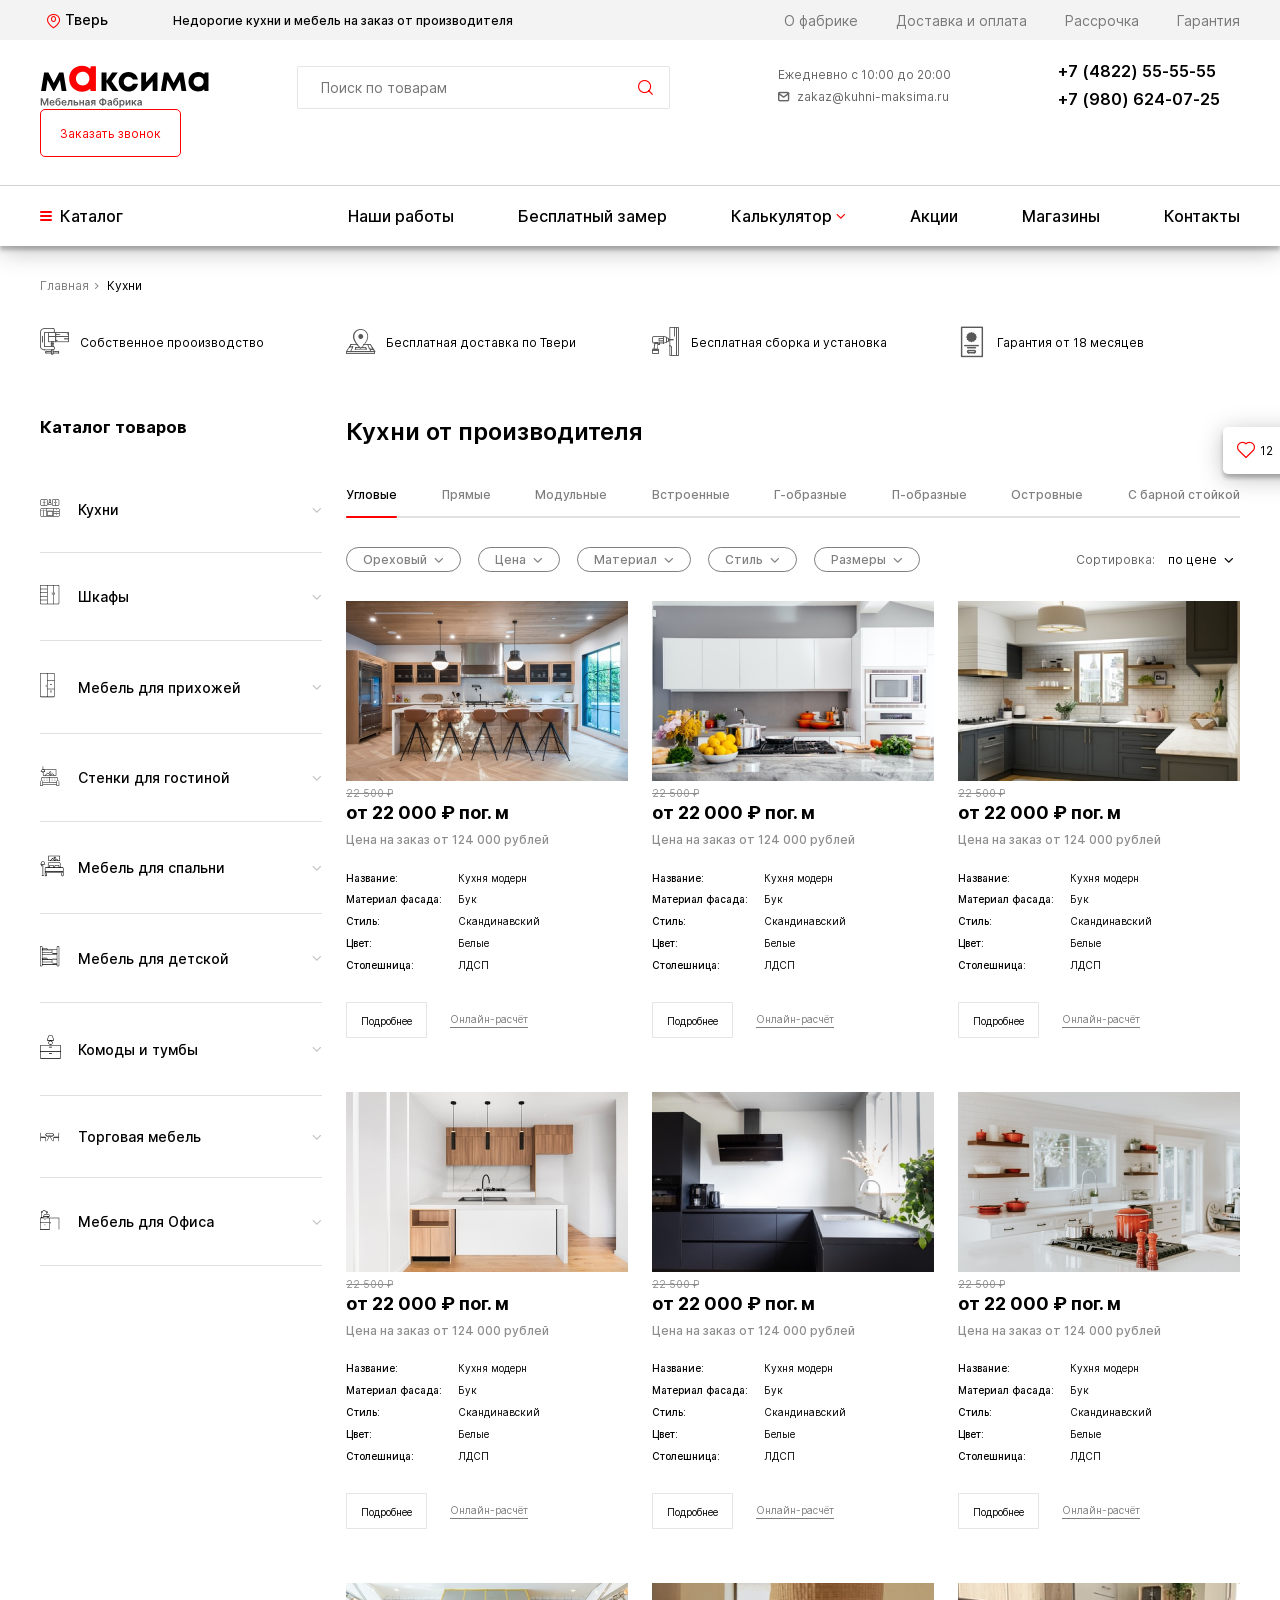
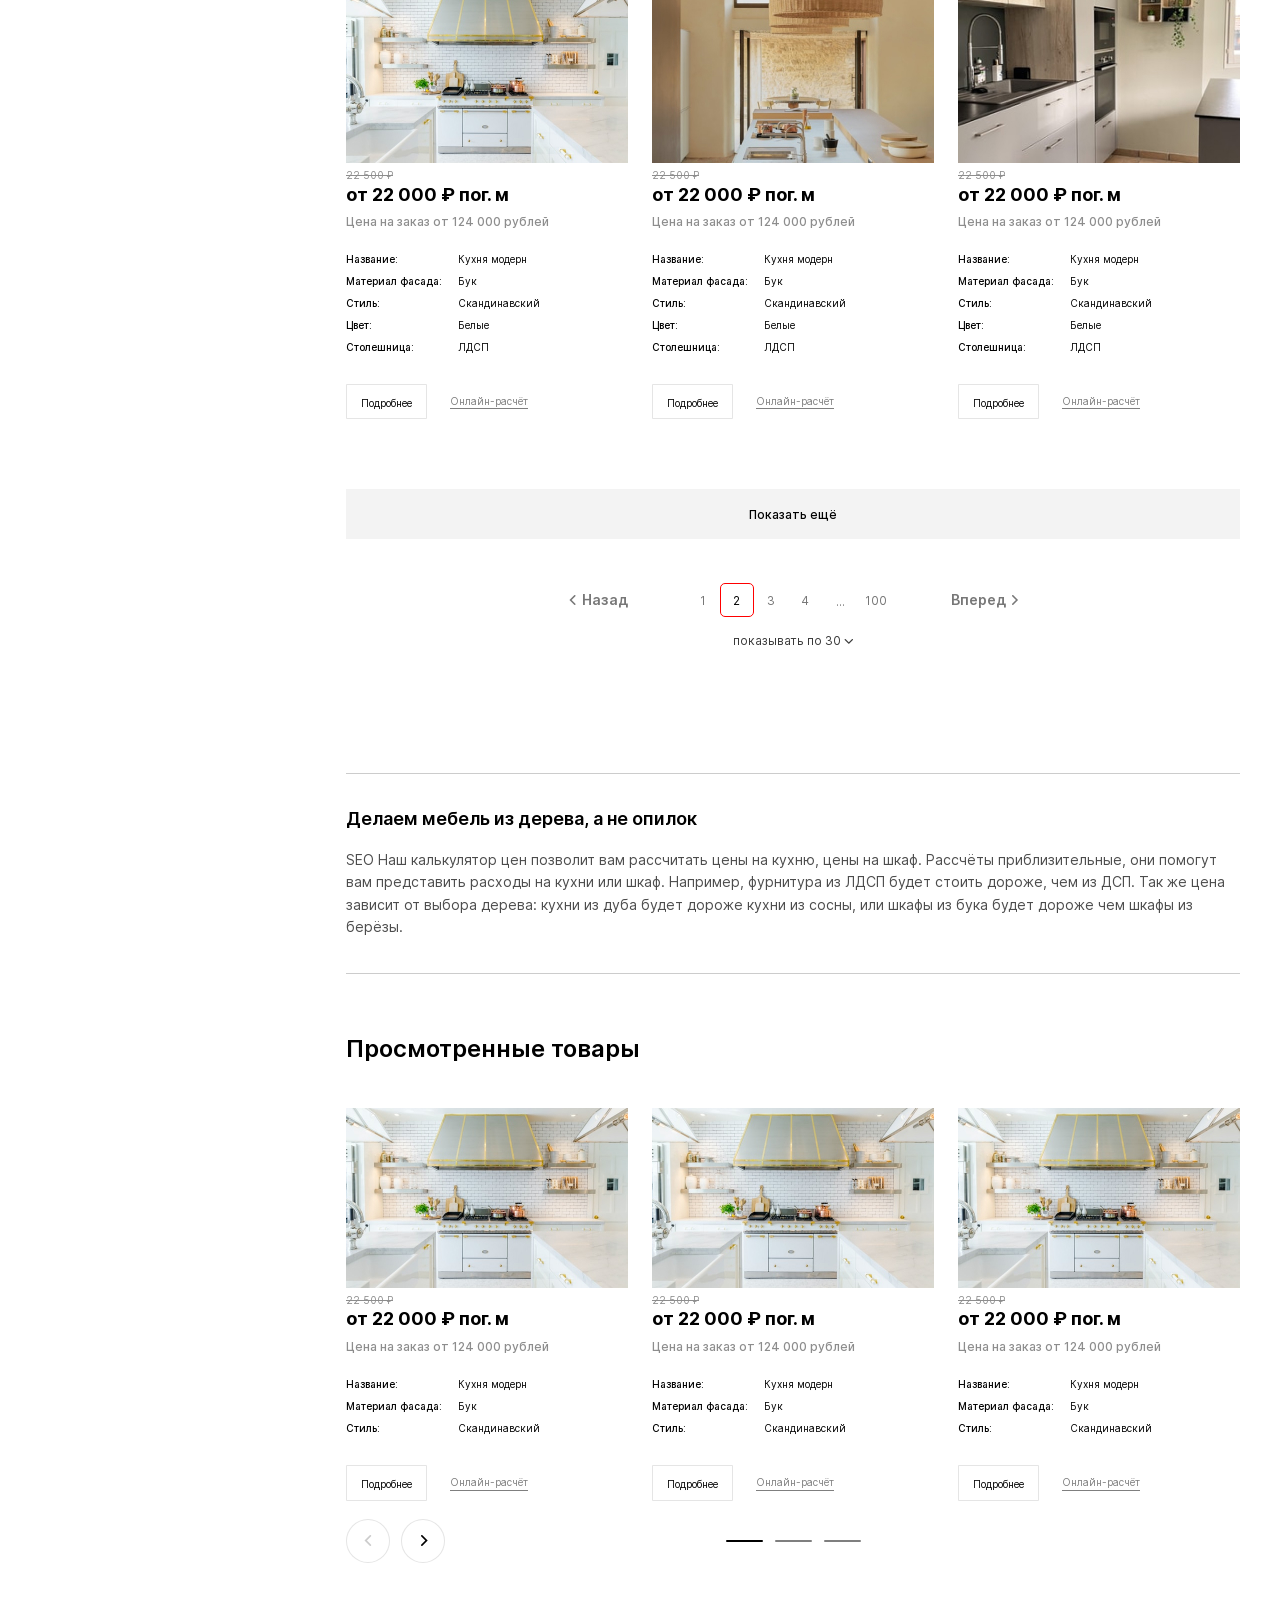
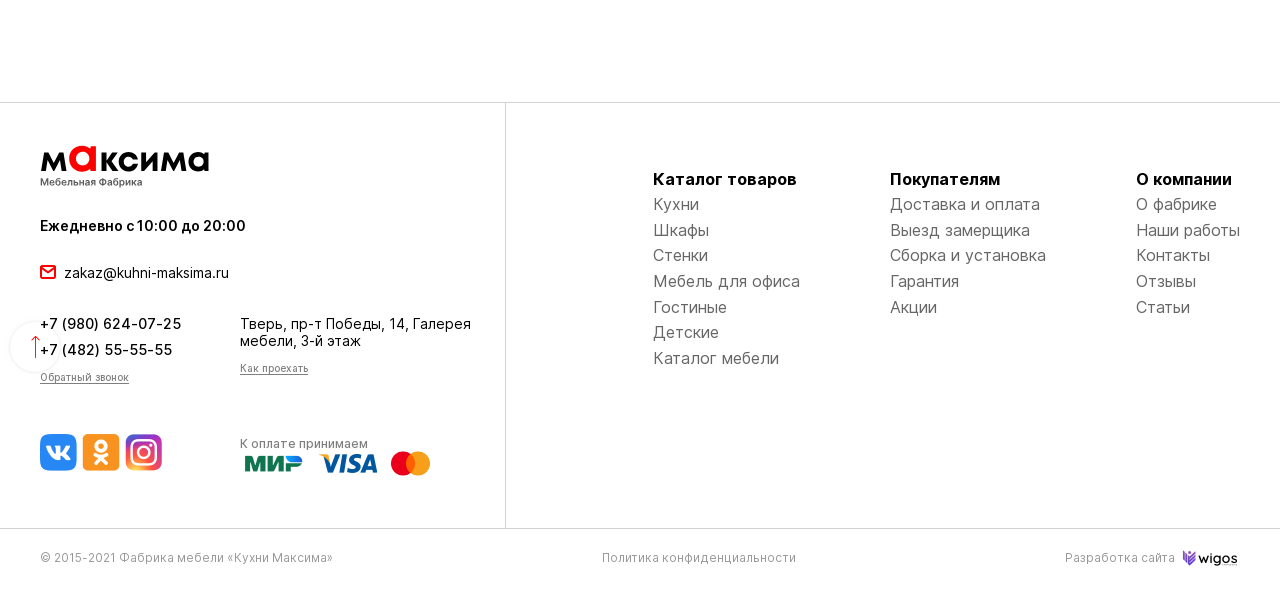
==== home_2.html @ aa34d849 "2" ====
<!DOCTYPE html>
<html lang="ru">
  <head>
    <meta charset="UTF-8">
    <meta name="viewport" content="width=device-width, initial-scale=1, minimum-scale=1, maximum-scale=1">
    <title>Главная/ кухни</title>
    <link rel="stylesheet" href="css/main.min.css">
    <link rel="stylesheet" href="css/libs.min.css">
  </head>
  <body>
    <header class="header">
      <div class="header__top">
        <div class="container">
          <button class="header__top-change" type="button"><i class="icon-locale"></i><span class="text">Тверь</span></button>
          <div class="header__top-text">
            <p>Недорогие кухни и мебель на заказ от производителя</p>
          </div>
          <div class="header__top-nav">
            <ul>
              <li><a href="#">О фабрике</a></li>
              <li><a href="#">Доставка и оплата</a></li>
              <li><a href="#">Рассрочка</a></li>
              <li><a href="#">Гарантия</a></li>
            </ul>
          </div>
        </div>
      </div>
      <div class="header__center">
        <div class="container">
          <div class="header__center-logo"><a href="/"><img src="./img/logo.svg" alt="logo"></a></div>
          <div class="header__center-search">
            <form class="form_search" action="#">
              <input class="form_search-field" type="text" placeholder="Поиск по товарам">
              <button class="form_search-button" type="submit"><i class="icon-loupe"></i></button>
            </form>
          </div>
          <div class="header__center-contact">
            <ul>
              <li>Ежедневно с 10:00 до 20:00</li>
              <li><a href="mailto:zakaz@kuhni-maksima.ru"><i class="icon-mail"></i>zakaz@kuhni-maksima.ru</a></li>
            </ul>
          </div>
          <div class="header__center-phone">
            <ul>
              <li><a href="tel:74822555555">+7 (4822) 55-55-55</a></li>
              <li><a href="tel:79806240725">+7 (980) 624-07-25</a></li>
            </ul>
          </div>
          <div class="header__center-button"><a class="button-red-border" href="#"><span>Заказать звонок  </span></a></div>
        </div>
      </div>
      <nav class="header__nav">
        <div class="container">
          <ul>
            <li><a href="#">
                <div class="burger"><span class="line"></span><span class="line"></span><span class="line"></span></div>Каталог</a></li>
            <li><a href="#">Наши работы</a></li>
            <li><a href="#">Бесплатный замер</a></li>
            <li class="drop-menu"><a href="#">Калькулятор<i class="icon-arrow-bottom"></i></a>
              <ul class="drop-menu-content">
                <li><a href="#">Расчёт кухонь</a></li>
                <li><a href="#">Расчёт шкафов</a></li>
              </ul>
            </li>
            <li><a href="#">Акции</a></li>
            <li><a href="#">Магазины</a></li>
            <li><a href="#">Контакты</a></li>
          </ul>
        </div>
      </nav>
    </header>
    <div class="breadcrumbs">
      <div class="container">
        <div class="breadcrumbs__items"><a href="/">Главная</a><span>Кухни </span></div>
      </div>
    </div>
    <div class="advantages">
      <div class="container">
        <div class="advantages__items">
          <div class="advantages__item"><i class="icon-clamp"></i>
            <p>Собственное прооизводство</p>
          </div>
          <div class="advantages__item"><i class="icon-wood"></i>
            <p>Бесплатная доставка по Твери</p>
          </div>
          <div class="advantages__item"><i class="icon-drill"></i>
            <p>Бесплатная сборка и установка</p>
          </div>
          <div class="advantages__item"><i class="icon-garant"></i>
            <p>Гарантия от 18 месяцев</p>
          </div>
        </div>
      </div>
    </div>
    <div class="container">
      <div class="flex flex-wrap">
        <aside class="aside">
          <h3 class="title">Каталог товаров</h3>
          <div class="aside__item">
            <button class="aside__item-header" type="button">
              <div class="text">
                <div class="image"><img src="./img/icons/kitchens.svg" alt="image"></div><b>Кухни</b>
              </div><i class="icon-arrow-bottom"></i>
            </button>
            <div class="aside__item-content">
              <div class="item">
                <div class="title"><b>Цвет кухни</b><i class="icon-arrow-bottom"></i></div>
                <div class="content">
                  <label class="field-checked type-square">
                    <input type="checkbox" name="check1"><span class="check"></span><span class="text">Белый</span>
                  </label>
                  <label class="field-checked type-square">
                    <input type="checkbox" name="check2"><span class="check"></span><span class="text">Чёрный</span>
                  </label>
                  <label class="field-checked type-square">
                    <input type="checkbox" name="check3"><span class="check"></span><span class="text">Красный</span>
                  </label>
                  <label class="field-checked type-square">
                    <input type="checkbox" name="check4"><span class="check"></span><span class="text">Синий</span>
                  </label>
                  <label class="field-checked type-square">
                    <input type="checkbox" name="check5"><span class="check"></span><span class="text">Зеленый</span>
                  </label>
                  <label class="field-checked type-square">
                    <input type="checkbox" name="check6"><span class="check"></span><span class="text">Фиолетовый</span>
                  </label>
                  <label class="field-checked type-square">
                    <input type="checkbox" name="check7"><span class="check"></span><span class="text">Оранжевый</span>
                  </label>
                  <label class="field-checked type-square">
                    <input type="checkbox" name="check8"><span class="check"></span><span class="text">Серый</span>
                  </label>
                  <label class="field-checked type-square">
                    <input type="checkbox" name="check9"><span class="check"></span><span class="text">Глянцевый</span>
                  </label>
                  <label class="field-checked type-square">
                    <input type="checkbox" name="check10"><span class="check"></span><span class="text">Металлик</span>
                  </label>
                  <label class="field-checked type-square">
                    <input type="checkbox" name="check11"><span class="check"></span><span class="text">Венге</span>
                  </label>
                  <label class="field-checked type-square">
                    <input type="checkbox" name="check12"><span class="check"></span><span class="text">Орех</span>
                  </label>
                  <label class="field-checked type-square">
                    <input type="checkbox" name="check13"><span class="check"></span><span class="text">Двуцветные</span>
                  </label>
                </div>
              </div>
              <div class="item">
                <div class="title"><b>Форма кухни</b><i class="icon-arrow-bottom"></i></div>
                <div class="content">
                  <label class="field-checked type-circle">
                    <input type="checkbox" name="check14"><span class="check"></span><span class="text">Угловые</span>
                  </label>
                  <label class="field-checked type-circle">
                    <input type="checkbox" name="check15"><span class="check"></span><span class="text">Прямые</span>
                  </label>
                  <label class="field-checked type-circle">
                    <input type="checkbox" name="check16"><span class="check"></span><span class="text">Модульные</span>
                  </label>
                  <label class="field-checked type-circle">
                    <input type="checkbox" name="check17"><span class="check"></span><span class="text">Встроенные</span>
                  </label>
                  <label class="field-checked type-circle">
                    <input type="checkbox" name="check18"><span class="check"></span><span class="text">Г-образные</span>
                  </label>
                  <label class="field-checked type-circle">
                    <input type="checkbox" name="check19"><span class="check"></span><span class="text">П-образные</span>
                  </label>
                  <label class="field-checked type-circle">
                    <input type="checkbox" name="check20"><span class="check"></span><span class="text">Островные</span>
                  </label>
                  <label class="field-checked type-circle">
                    <input type="checkbox" name="check21"><span class="check"></span><span class="text">С барной стойкой</span>
                  </label>
                </div>
              </div>
              <div class="item">
                <div class="title"><b>Стоимость кухни</b><i class="icon-arrow-bottom"></i></div>
                <div class="content"></div>
              </div>
              <div class="item">
                <div class="title"><b>Форма кухни</b><i class="icon-arrow-bottom"></i></div>
                <div class="content"></div>
              </div>
              <div class="item">
                <div class="title"><b>Материал</b><i class="icon-arrow-bottom"></i></div>
                <div class="content"></div>
              </div>
              <div class="item">
                <div class="title"><b>Стиль</b><i class="icon-arrow-bottom"></i></div>
                <div class="content"></div>
              </div>
              <div class="item">
                <div class="title"><b>Размеры</b><i class="icon-arrow-bottom"></i></div>
                <div class="content"></div>
              </div>
            </div>
          </div>
          <div class="aside__item">
            <button class="aside__item-header" type="button">
              <div class="text">
                <div class="image"><img src="./img/icons/wardrobe.svg" alt="image"></div><b>Шкафы</b>
              </div><i class="icon-arrow-bottom"></i>
            </button>
            <div class="aside__item-content">
              <label class="field-checked type-circle">
                <input type="checkbox" name="check17"><span class="check"></span><span class="text">Шкафы-купе</span>
              </label>
              <label class="field-checked type-circle">
                <input type="checkbox" name="check18"><span class="check"></span><span class="text">Шкафы распашные</span>
              </label>
              <label class="field-checked type-circle">
                <input type="checkbox" name="check19"><span class="check"></span><span class="text">Шкафы угловые</span>
              </label>
              <label class="field-checked type-circle">
                <input type="checkbox" name="check20"><span class="check"></span><span class="text">Шкафы-встроенные</span>
              </label>
              <label class="field-checked type-circle">
                <input type="checkbox" name="check21"><span class="check"></span><span class="text">Гардеробные</span>
              </label>
            </div>
          </div>
          <div class="aside__item">
            <button class="aside__item-header" type="button">
              <div class="text">
                <div class="image"><img src="./img/icons/furniture.svg" alt="image"></div><b>Мебель для прихожей</b>
              </div><i class="icon-arrow-bottom"></i>
            </button>
            <div class="aside__item-content"></div>
          </div>
          <div class="aside__item">
            <button class="aside__item-header" type="button">
              <div class="text">
                <div class="image"><img src="./img/icons/walls.svg" alt="image"></div><b>Стенки для гостиной</b>
              </div><i class="icon-arrow-bottom"></i>
            </button>
            <div class="aside__item-content"></div>
          </div>
          <div class="aside__item">
            <button class="aside__item-header" type="button">
              <div class="text">
                <div class="image"><img src="./img/icons/double-bed.svg" alt="image"></div><b>Мебель для спальни</b>
              </div><i class="icon-arrow-bottom"></i>
            </button>
            <div class="aside__item-content"></div>
          </div>
          <div class="aside__item">
            <button class="aside__item-header" type="button">
              <div class="text">
                <div class="image"><img src="./img/icons/furniture-double.svg" alt="image"></div><b>Мебель для детской</b>
              </div><i class="icon-arrow-bottom"></i>
            </button>
            <div class="aside__item-content"></div>
          </div>
          <div class="aside__item">
            <button class="aside__item-header" type="button">
              <div class="text">
                <div class="image"><img src="./img/icons/bedside-table.svg" alt="image"></div><b>Комоды и тумбы</b>
              </div><i class="icon-arrow-bottom"></i>
            </button>
            <div class="aside__item-content"></div>
          </div>
          <div class="aside__item">
            <button class="aside__item-header" type="button">
              <div class="text">
                <div class="image"><img src="./img/icons/commercial-furniture.svg" alt="image"></div><b>Торговая мебель</b>
              </div><i class="icon-arrow-bottom"></i>
            </button>
            <div class="aside__item-content"></div>
          </div>
          <div class="aside__item">
            <button class="aside__item-header" type="button">
              <div class="text">
                <div class="image"><img src="./img/icons/office-furniture.svg" alt="image"></div><b>Мебель для Офиса</b>
              </div><i class="icon-arrow-bottom"></i>
            </button>
            <div class="aside__item-content"></div>
          </div>
        </aside>
        <div class="main-wrap">
          <div class="catalog">
            <div class="section-header">
              <h1 class="title-24">Кухни от производителя</h1>
            </div>
            <div class="tab_wrap">
              <div class="tab_wrap__nav">
                <ul>
                  <li class="active tab_btn"><a href="#">Угловые</a></li>
                  <li class="tab_btn"><a href="#">Прямые</a></li>
                  <li class="tab_btn"> <a href="#">Модульные</a></li>
                  <li class="tab_btn"><a href="#">Встроенные</a></li>
                  <li class="tab_btn"><a href="#">Г-образные</a></li>
                  <li class="tab_btn"><a href="#">П-образные</a></li>
                  <li class="tab_btn"><a href="#">Островные</a></li>
                  <li class="tab_btn"><a href="#">С барной стойкой</a></li>
                </ul>
              </div>
            </div>
            <div class="filter_wrap">
              <ul>
                <li class="filter_dropmenu_target"><a href="#">Ореховый<i class="icon-arrow-bottom"></i></a>
                  <ul class="filter_dropmenu">
                    <li><a href="#">Современный</a></li>
                    <li><a href="#">Модерн</a></li>
                    <li><a href="#">Скандинавский</a></li>
                    <li><a href="#">Студия</a></li>
                    <li><a href="#">Классика</a></li>
                    <li><a href="#">Хай-тек</a></li>
                    <li><a href="#">Кантри</a></li>
                    <li><a href="#">Минимализм</a></li>
                    <li><a href="#">Лофт</a></li>
                    <li><a href="#">Прованс</a></li>
                  </ul>
                </li>
                <li class="filter_dropmenu_target"><a href="#">Цена<i class="icon-arrow-bottom"></i></a>
                  <ul class="filter_dropmenu">
                    <li><a href="#">Современный</a></li>
                    <li><a href="#">Модерн</a></li>
                    <li><a href="#">Скандинавский</a></li>
                    <li><a href="#">Студия</a></li>
                    <li><a href="#">Классика</a></li>
                    <li><a href="#">Хай-тек</a></li>
                    <li><a href="#">Кантри</a></li>
                    <li><a href="#">Минимализм</a></li>
                    <li><a href="#">Лофт</a></li>
                    <li><a href="#">Прованс</a></li>
                  </ul>
                </li>
                <li class="filter_dropmenu_target"><a href="#">Материал<i class="icon-arrow-bottom"></i></a>
                  <ul class="filter_dropmenu">
                    <li><a href="#">Современный</a></li>
                    <li><a href="#">Модерн</a></li>
                    <li><a href="#">Скандинавский</a></li>
                    <li><a href="#">Студия</a></li>
                    <li><a href="#">Классика</a></li>
                    <li><a href="#">Хай-тек</a></li>
                    <li><a href="#">Кантри</a></li>
                    <li><a href="#">Минимализм</a></li>
                    <li><a href="#">Лофт</a></li>
                    <li><a href="#">Прованс</a></li>
                  </ul>
                </li>
                <li class="filter_dropmenu_target"><a href="#">Стиль<i class="icon-arrow-bottom"></i></a>
                  <ul class="filter_dropmenu">
                    <li><a href="#">Современный</a></li>
                    <li><a href="#">Модерн</a></li>
                    <li><a href="#">Скандинавский</a></li>
                    <li><a href="#">Студия</a></li>
                    <li><a href="#">Классика</a></li>
                    <li><a href="#">Хай-тек</a></li>
                    <li><a href="#">Кантри</a></li>
                    <li><a href="#">Минимализм</a></li>
                    <li><a href="#">Лофт</a></li>
                    <li><a href="#">Прованс</a></li>
                  </ul>
                </li>
                <li class="filter_dropmenu_target"><a href="#">Размеры<i class="icon-arrow-bottom"></i></a>
                  <ul class="filter_dropmenu">
                    <li><a href="#">Современный</a></li>
                    <li><a href="#">Модерн</a></li>
                    <li><a href="#">Скандинавский</a></li>
                    <li><a href="#">Студия</a></li>
                    <li><a href="#">Классика</a></li>
                    <li><a href="#">Хай-тек</a></li>
                    <li><a href="#">Кантри</a></li>
                    <li><a href="#">Минимализм</a></li>
                    <li><a href="#">Лофт</a></li>
                    <li><a href="#">Прованс</a></li>
                  </ul>
                </li>
              </ul>
              <div class="filter_wrap__sort"><span class="title">Сортировка:</span>
                <button class="select_target" type="button"><span>по цене</span><i class="icon-arrow-bottom"></i></button>
                <div class="filter_sort_drop">
                  <ul>
                    <li><a href="#">По цене 2</a></li>
                    <li><a href="#">По цене 3</a></li>
                    <li><a href="#">По цене 4</a></li>
                  </ul>
                </div>
              </div>
            </div>
            <div class="group-items-3">
              <div class="item_product">
                <div class="item_product__top"><img src="./img/models/item1.jpg" alt="image">
                  <button class="item_product__top_favorite" type="button"><i class="icon-like"></i></button>
                </div>
                <div class="item_product__bottom">
                  <div class="item_product__bottom_first">22 500 ₽</div>
                  <div class="item_product__bottom_price">от 22 000 ₽ пог. м</div>
                  <div class="item_product__bottom_price-text">Цена на заказ от 124 000 рублей</div>
                  <ul class="item_product__bottom_list">
                    <li><b>Название:</b><span>Кухня модерн</span></li>
                    <li><b>Материал фасада:</b><span>Бук</span></li>
                    <li><b>Стиль:</b><span>Скандинавский</span></li>
                    <li><b>Цвет:</b><span>Белые</span></li>
                    <li><b>Столешница:</b><span>ЛДСП</span></li>
                  </ul>
                  <div class="item_product__bottom-buttons"><a class="button-gray-border" href="#"><span>Подробнее</span></a><a class="button-default" href="#">Онлайн-расчёт</a></div>
                </div>
              </div>
              <div class="item_product">
                <div class="item_product__top"><img src="./img/models/item2.jpg" alt="image">
                  <button class="item_product__top_favorite" type="button"><i class="icon-like"></i></button>
                </div>
                <div class="item_product__bottom">
                  <div class="item_product__bottom_first">22 500 ₽</div>
                  <div class="item_product__bottom_price">от 22 000 ₽ пог. м</div>
                  <div class="item_product__bottom_price-text">Цена на заказ от 124 000 рублей</div>
                  <ul class="item_product__bottom_list">
                    <li><b>Название:</b><span>Кухня модерн</span></li>
                    <li><b>Материал фасада:</b><span>Бук</span></li>
                    <li><b>Стиль:</b><span>Скандинавский</span></li>
                    <li><b>Цвет:</b><span>Белые</span></li>
                    <li><b>Столешница:</b><span>ЛДСП</span></li>
                  </ul>
                  <div class="item_product__bottom-buttons"><a class="button-gray-border" href="#"><span>Подробнее</span></a><a class="button-default" href="#">Онлайн-расчёт</a></div>
                </div>
              </div>
              <div class="item_product">
                <div class="item_product__top"><img src="./img/models/item3.jpg" alt="image">
                  <button class="item_product__top_favorite" type="button"><i class="icon-like"></i></button>
                </div>
                <div class="item_product__bottom">
                  <div class="item_product__bottom_first">22 500 ₽</div>
                  <div class="item_product__bottom_price">от 22 000 ₽ пог. м</div>
                  <div class="item_product__bottom_price-text">Цена на заказ от 124 000 рублей</div>
                  <ul class="item_product__bottom_list">
                    <li><b>Название:</b><span>Кухня модерн</span></li>
                    <li><b>Материал фасада:</b><span>Бук</span></li>
                    <li><b>Стиль:</b><span>Скандинавский</span></li>
                    <li><b>Цвет:</b><span>Белые</span></li>
                    <li><b>Столешница:</b><span>ЛДСП</span></li>
                  </ul>
                  <div class="item_product__bottom-buttons"><a class="button-gray-border" href="#"><span>Подробнее</span></a><a class="button-default" href="#">Онлайн-расчёт</a></div>
                </div>
              </div>
              <div class="item_product">
                <div class="item_product__top"><img src="./img/models/item4.jpg" alt="image">
                  <button class="item_product__top_favorite" type="button"><i class="icon-like"></i></button>
                </div>
                <div class="item_product__bottom">
                  <div class="item_product__bottom_first">22 500 ₽</div>
                  <div class="item_product__bottom_price">от 22 000 ₽ пог. м</div>
                  <div class="item_product__bottom_price-text">Цена на заказ от 124 000 рублей</div>
                  <ul class="item_product__bottom_list">
                    <li><b>Название:</b><span>Кухня модерн</span></li>
                    <li><b>Материал фасада:</b><span>Бук</span></li>
                    <li><b>Стиль:</b><span>Скандинавский</span></li>
                    <li><b>Цвет:</b><span>Белые</span></li>
                    <li><b>Столешница:</b><span>ЛДСП</span></li>
                  </ul>
                  <div class="item_product__bottom-buttons"><a class="button-gray-border" href="#"><span>Подробнее</span></a><a class="button-default" href="#">Онлайн-расчёт</a></div>
                </div>
              </div>
              <div class="item_product">
                <div class="item_product__top"><img src="./img/models/item5.jpg" alt="image">
                  <button class="item_product__top_favorite" type="button"><i class="icon-like"></i></button>
                </div>
                <div class="item_product__bottom">
                  <div class="item_product__bottom_first">22 500 ₽</div>
                  <div class="item_product__bottom_price">от 22 000 ₽ пог. м</div>
                  <div class="item_product__bottom_price-text">Цена на заказ от 124 000 рублей</div>
                  <ul class="item_product__bottom_list">
                    <li><b>Название:</b><span>Кухня модерн</span></li>
                    <li><b>Материал фасада:</b><span>Бук</span></li>
                    <li><b>Стиль:</b><span>Скандинавский</span></li>
                    <li><b>Цвет:</b><span>Белые</span></li>
                    <li><b>Столешница:</b><span>ЛДСП</span></li>
                  </ul>
                  <div class="item_product__bottom-buttons"><a class="button-gray-border" href="#"><span>Подробнее</span></a><a class="button-default" href="#">Онлайн-расчёт</a></div>
                </div>
              </div>
              <div class="item_product">
                <div class="item_product__top"><img src="./img/models/item6.jpg" alt="image">
                  <button class="item_product__top_favorite" type="button"><i class="icon-like"></i></button>
                </div>
                <div class="item_product__bottom">
                  <div class="item_product__bottom_first">22 500 ₽</div>
                  <div class="item_product__bottom_price">от 22 000 ₽ пог. м</div>
                  <div class="item_product__bottom_price-text">Цена на заказ от 124 000 рублей</div>
                  <ul class="item_product__bottom_list">
                    <li><b>Название:</b><span>Кухня модерн</span></li>
                    <li><b>Материал фасада:</b><span>Бук</span></li>
                    <li><b>Стиль:</b><span>Скандинавский</span></li>
                    <li><b>Цвет:</b><span>Белые</span></li>
                    <li><b>Столешница:</b><span>ЛДСП</span></li>
                  </ul>
                  <div class="item_product__bottom-buttons"><a class="button-gray-border" href="#"><span>Подробнее</span></a><a class="button-default" href="#">Онлайн-расчёт</a></div>
                </div>
              </div>
              <div class="item_product">
                <div class="item_product__top"><img src="./img/models/item7.jpg" alt="image">
                  <button class="item_product__top_favorite" type="button"><i class="icon-like"></i></button>
                </div>
                <div class="item_product__bottom">
                  <div class="item_product__bottom_first">22 500 ₽</div>
                  <div class="item_product__bottom_price">от 22 000 ₽ пог. м</div>
                  <div class="item_product__bottom_price-text">Цена на заказ от 124 000 рублей</div>
                  <ul class="item_product__bottom_list">
                    <li><b>Название:</b><span>Кухня модерн</span></li>
                    <li><b>Материал фасада:</b><span>Бук</span></li>
                    <li><b>Стиль:</b><span>Скандинавский</span></li>
                    <li><b>Цвет:</b><span>Белые</span></li>
                    <li><b>Столешница:</b><span>ЛДСП</span></li>
                  </ul>
                  <div class="item_product__bottom-buttons"><a class="button-gray-border" href="#"><span>Подробнее</span></a><a class="button-default" href="#">Онлайн-расчёт</a></div>
                </div>
              </div>
              <div class="item_product">
                <div class="item_product__top"><img src="./img/models/item8.jpg" alt="image">
                  <button class="item_product__top_favorite" type="button"><i class="icon-like"></i></button>
                </div>
                <div class="item_product__bottom">
                  <div class="item_product__bottom_first">22 500 ₽</div>
                  <div class="item_product__bottom_price">от 22 000 ₽ пог. м</div>
                  <div class="item_product__bottom_price-text">Цена на заказ от 124 000 рублей</div>
                  <ul class="item_product__bottom_list">
                    <li><b>Название:</b><span>Кухня модерн</span></li>
                    <li><b>Материал фасада:</b><span>Бук</span></li>
                    <li><b>Стиль:</b><span>Скандинавский</span></li>
                    <li><b>Цвет:</b><span>Белые</span></li>
                    <li><b>Столешница:</b><span>ЛДСП</span></li>
                  </ul>
                  <div class="item_product__bottom-buttons"><a class="button-gray-border" href="#"><span>Подробнее</span></a><a class="button-default" href="#">Онлайн-расчёт</a></div>
                </div>
              </div>
              <div class="item_product">
                <div class="item_product__top"><img src="./img/models/item9.jpg" alt="image">
                  <button class="item_product__top_favorite" type="button"><i class="icon-like"></i></button>
                </div>
                <div class="item_product__bottom">
                  <div class="item_product__bottom_first">22 500 ₽</div>
                  <div class="item_product__bottom_price">от 22 000 ₽ пог. м</div>
                  <div class="item_product__bottom_price-text">Цена на заказ от 124 000 рублей</div>
                  <ul class="item_product__bottom_list">
                    <li><b>Название:</b><span>Кухня модерн</span></li>
                    <li><b>Материал фасада:</b><span>Бук</span></li>
                    <li><b>Стиль:</b><span>Скандинавский</span></li>
                    <li><b>Цвет:</b><span>Белые</span></li>
                    <li><b>Столешница:</b><span>ЛДСП</span></li>
                  </ul>
                  <div class="item_product__bottom-buttons"><a class="button-gray-border" href="#"><span>Подробнее</span></a><a class="button-default" href="#">Онлайн-расчёт</a></div>
                </div>
              </div>
            </div>
            <div class="page_nav">
              <div class="page_nav__top"><a href="#">Показать ещё</a></div>
              <div class="page_nav__bottom"><a class="page_nav__button prev" href="#"><i class="icon-nav-arrow-left"></i><span>Назад  </span></a>
                <ul>
                  <li><a href="#">1</a></li>
                  <li class="active"><a href="#">2</a></li>
                  <li><a href="#">3</a></li>
                  <li><a href="#">4</a></li>
                  <li><span class="dots">...</span></li>
                  <li><a href="#">100</a></li>
                </ul><a class="page_nav__button next" href="#"><span>Вперед</span><i class="icon-nav-arrow-right"></i></a>
              </div>
              <div class="page_nav__all"><a href="#">показывать по 30<i class="icon-arrow-bottom"> </i></a></div>
            </div>
          </div>
          <section class="section-blockinfo">
            <h4 class="title-18">Делаем мебель из дерева, а не опилок</h4>
            <p>SEO Наш калькулятор цен позволит вам рассчитать цены на кухню, цены на шкаф. Рассчёты приблизительные, они помогут вам представить расходы на кухни или шкаф. Например, фурнитура из ЛДСП будет стоить дороже, чем из ДСП. Так же цена зависит от выбора дерева: кухни из дуба будет дороже кухни из сосны, или шкафы из бука будет дороже чем шкафы из берёзы.</p>
          </section>
          <section class="section-reviews">
            <div class="section-header">
              <div class="flex flex-wrap flex-between">
                <h3 class="title-24">Просмотренные товары</h3>
              </div>
            </div>
            <div class="swiper-container" id="slider_item_view">
              <div class="swiper-wrapper">
                <div class="swiper-slide">
                  <div class="item_product">
                    <div class="item_product__top"><img src="./img/models/item7.jpg" alt="image">
                      <button class="item_product__top_favorite" type="button"><i class="icon-like"></i></button>
                    </div>
                    <div class="item_product__bottom">
                      <div class="item_product__bottom_first">22 500 ₽</div>
                      <div class="item_product__bottom_price">от 22 000 ₽ пог. м</div>
                      <div class="item_product__bottom_price-text">Цена на заказ от 124 000 рублей</div>
                      <ul class="item_product__bottom_list">
                        <li><b>Название:</b><span>Кухня модерн</span></li>
                        <li><b>Материал фасада:</b><span>Бук</span></li>
                        <li><b>Стиль:</b><span>Скандинавский</span></li>
                      </ul>
                      <div class="item_product__bottom-buttons"><a class="button-gray-border" href="#"><span>Подробнее</span></a><a class="button-default" href="#">Онлайн-расчёт</a></div>
                    </div>
                  </div>
                </div>
                <div class="swiper-slide">
                  <div class="item_product">
                    <div class="item_product__top"><img src="./img/models/item7.jpg" alt="image">
                      <button class="item_product__top_favorite" type="button"><i class="icon-like"></i></button>
                    </div>
                    <div class="item_product__bottom">
                      <div class="item_product__bottom_first">22 500 ₽</div>
                      <div class="item_product__bottom_price">от 22 000 ₽ пог. м</div>
                      <div class="item_product__bottom_price-text">Цена на заказ от 124 000 рублей</div>
                      <ul class="item_product__bottom_list">
                        <li><b>Название:</b><span>Кухня модерн</span></li>
                        <li><b>Материал фасада:</b><span>Бук</span></li>
                        <li><b>Стиль:</b><span>Скандинавский</span></li>
                      </ul>
                      <div class="item_product__bottom-buttons"><a class="button-gray-border" href="#"><span>Подробнее</span></a><a class="button-default" href="#">Онлайн-расчёт</a></div>
                    </div>
                  </div>
                </div>
                <div class="swiper-slide">
                  <div class="item_product">
                    <div class="item_product__top"><img src="./img/models/item7.jpg" alt="image">
                      <button class="item_product__top_favorite" type="button"><i class="icon-like"></i></button>
                    </div>
                    <div class="item_product__bottom">
                      <div class="item_product__bottom_first">22 500 ₽</div>
                      <div class="item_product__bottom_price">от 22 000 ₽ пог. м</div>
                      <div class="item_product__bottom_price-text">Цена на заказ от 124 000 рублей</div>
                      <ul class="item_product__bottom_list">
                        <li><b>Название:</b><span>Кухня модерн</span></li>
                        <li><b>Материал фасада:</b><span>Бук</span></li>
                        <li><b>Стиль:</b><span>Скандинавский</span></li>
                      </ul>
                      <div class="item_product__bottom-buttons"><a class="button-gray-border" href="#"><span>Подробнее</span></a><a class="button-default" href="#">Онлайн-расчёт</a></div>
                    </div>
                  </div>
                </div>
                <div class="swiper-slide">
                  <div class="item_product">
                    <div class="item_product__top"><img src="./img/models/item7.jpg" alt="image">
                      <button class="item_product__top_favorite" type="button"><i class="icon-like"></i></button>
                    </div>
                    <div class="item_product__bottom">
                      <div class="item_product__bottom_first">22 500 ₽</div>
                      <div class="item_product__bottom_price">от 22 000 ₽ пог. м</div>
                      <div class="item_product__bottom_price-text">Цена на заказ от 124 000 рублей</div>
                      <ul class="item_product__bottom_list">
                        <li><b>Название:</b><span>Кухня модерн</span></li>
                        <li><b>Материал фасада:</b><span>Бук</span></li>
                        <li><b>Стиль:</b><span>Скандинавский</span></li>
                      </ul>
                      <div class="item_product__bottom-buttons"><a class="button-gray-border" href="#"><span>Подробнее</span></a><a class="button-default" href="#">Онлайн-расчёт</a></div>
                    </div>
                  </div>
                </div>
                <div class="swiper-slide">
                  <div class="item_product">
                    <div class="item_product__top"><img src="./img/models/item7.jpg" alt="image">
                      <button class="item_product__top_favorite" type="button"><i class="icon-like"></i></button>
                    </div>
                    <div class="item_product__bottom">
                      <div class="item_product__bottom_first">22 500 ₽</div>
                      <div class="item_product__bottom_price">от 22 000 ₽ пог. м</div>
                      <div class="item_product__bottom_price-text">Цена на заказ от 124 000 рублей</div>
                      <ul class="item_product__bottom_list">
                        <li><b>Название:</b><span>Кухня модерн</span></li>
                        <li><b>Материал фасада:</b><span>Бук</span></li>
                        <li><b>Стиль:</b><span>Скандинавский</span></li>
                      </ul>
                      <div class="item_product__bottom-buttons"><a class="button-gray-border" href="#"><span>Подробнее</span></a><a class="button-default" href="#">Онлайн-расчёт</a></div>
                    </div>
                  </div>
                </div>
                <div class="swiper-slide">
                  <div class="item_product">
                    <div class="item_product__top"><img src="./img/models/item7.jpg" alt="image">
                      <button class="item_product__top_favorite" type="button"><i class="icon-like"></i></button>
                    </div>
                    <div class="item_product__bottom">
                      <div class="item_product__bottom_first">22 500 ₽</div>
                      <div class="item_product__bottom_price">от 22 000 ₽ пог. м</div>
                      <div class="item_product__bottom_price-text">Цена на заказ от 124 000 рублей</div>
                      <ul class="item_product__bottom_list">
                        <li><b>Название:</b><span>Кухня модерн</span></li>
                        <li><b>Материал фасада:</b><span>Бук</span></li>
                        <li><b>Стиль:</b><span>Скандинавский</span></li>
                      </ul>
                      <div class="item_product__bottom-buttons"><a class="button-gray-border" href="#"><span>Подробнее</span></a><a class="button-default" href="#">Онлайн-расчёт</a></div>
                    </div>
                  </div>
                </div>
                <div class="swiper-slide">
                  <div class="item_product">
                    <div class="item_product__top"><img src="./img/models/item7.jpg" alt="image">
                      <button class="item_product__top_favorite" type="button"><i class="icon-like"></i></button>
                    </div>
                    <div class="item_product__bottom">
                      <div class="item_product__bottom_first">22 500 ₽</div>
                      <div class="item_product__bottom_price">от 22 000 ₽ пог. м</div>
                      <div class="item_product__bottom_price-text">Цена на заказ от 124 000 рублей</div>
                      <ul class="item_product__bottom_list">
                        <li><b>Название:</b><span>Кухня модерн</span></li>
                        <li><b>Материал фасада:</b><span>Бук</span></li>
                        <li><b>Стиль:</b><span>Скандинавский</span></li>
                      </ul>
                      <div class="item_product__bottom-buttons"><a class="button-gray-border" href="#"><span>Подробнее</span></a><a class="button-default" href="#">Онлайн-расчёт</a></div>
                    </div>
                  </div>
                </div>
                <div class="swiper-slide">
                  <div class="item_product">
                    <div class="item_product__top"><img src="./img/models/item7.jpg" alt="image">
                      <button class="item_product__top_favorite" type="button"><i class="icon-like"></i></button>
                    </div>
                    <div class="item_product__bottom">
                      <div class="item_product__bottom_first">22 500 ₽</div>
                      <div class="item_product__bottom_price">от 22 000 ₽ пог. м</div>
                      <div class="item_product__bottom_price-text">Цена на заказ от 124 000 рублей</div>
                      <ul class="item_product__bottom_list">
                        <li><b>Название:</b><span>Кухня модерн</span></li>
                        <li><b>Материал фасада:</b><span>Бук</span></li>
                        <li><b>Стиль:</b><span>Скандинавский</span></li>
                      </ul>
                      <div class="item_product__bottom-buttons"><a class="button-gray-border" href="#"><span>Подробнее</span></a><a class="button-default" href="#">Онлайн-расчёт</a></div>
                    </div>
                  </div>
                </div>
                <div class="swiper-slide">
                  <div class="item_product">
                    <div class="item_product__top"><img src="./img/models/item7.jpg" alt="image">
                      <button class="item_product__top_favorite" type="button"><i class="icon-like"></i></button>
                    </div>
                    <div class="item_product__bottom">
                      <div class="item_product__bottom_first">22 500 ₽</div>
                      <div class="item_product__bottom_price">от 22 000 ₽ пог. м</div>
                      <div class="item_product__bottom_price-text">Цена на заказ от 124 000 рублей</div>
                      <ul class="item_product__bottom_list">
                        <li><b>Название:</b><span>Кухня модерн</span></li>
                        <li><b>Материал фасада:</b><span>Бук</span></li>
                        <li><b>Стиль:</b><span>Скандинавский</span></li>
                      </ul>
                      <div class="item_product__bottom-buttons"><a class="button-gray-border" href="#"><span>Подробнее</span></a><a class="button-default" href="#">Онлайн-расчёт</a></div>
                    </div>
                  </div>
                </div>
              </div>
              <div class="section-reviews__control">
                <div class="swiper-pagination"></div>
                <div class="swiper-nav-wrap">
                  <button class="swiper-nav-prev" type="button"><i class="icon-nav-arrow-left"></i></button>
                  <button class="swiper-nav-next" type="button"><i class="icon-nav-arrow-right"></i></button>
                </div>
              </div>
            </div>
          </section>
        </div>
      </div>
    </div>
    <footer class="footer">
      <div class="footer__arrow-top" id="scroll_top"><i class="icon-arrow-top"></i></div>
      <div class="footer__top">
        <div class="container">
          <div class="footer__top-left"><a class="logo" href="/"><img src="./img/logo.svg" alt="logo"></a><b class="time">Ежедневно с 10:00 до 20:00</b><a class="mail" href="mailto:zakaz@kuhni-maksima.ru"><i class="icon-mail"></i>zakaz@kuhni-maksima.ru</a>
            <div class="links">
              <div class="links__left">
                <ul>
                  <li><a href="tel:79806240725"><b>+7 (980) 624-07-25</b></a></li>
                  <li><a href="tel:74822555555"><b>+7 (482) 55-55-55</b></a></li>
                  <li><a href="#">Обратный звонок</a></li>
                </ul>
              </div>
              <div class="links__right">
                <ul>
                  <li>Тверь, пр-т Победы, 14, Галерея мебели, 3-й этаж</li>
                  <li><a href="tel:74822555555">Как проехать</a></li>
                </ul>
              </div>
            </div>
            <div class="links">
              <div class="links__left">
                <div class="social"><a href="#"><img src="./img/vk.png" alt="image"></a><a href="#"><img src="./img/ok.png" alt="image"></a><a href="#"><img src="./img/instagram.png" alt="image"></a></div>
              </div>
              <div class="links__right">
                <div class="pay"><span>К оплате принимаем</span>
                  <div class="pay__images"><img src="./img/pay-mir.png" alt="image"><img src="./img/pay-visa.png" alt="image"><img src="./img/pay-master.png" alt="image"></div>
                </div>
              </div>
            </div>
          </div>
          <div class="footer__top-right">
            <ul>
              <li>Каталог товаров</li>
              <li> <a href="#">Кухни</a></li>
              <li> <a href="#">Шкафы</a></li>
              <li> <a href="#">Стенки</a></li>
              <li> <a href="#">Мебель для офиса</a></li>
              <li> <a href="#">Гостиные</a></li>
              <li> <a href="#">Детские</a></li>
              <li> <a href="#">Каталог мебели</a></li>
            </ul>
            <ul>
              <li>Покупателям</li>
              <li> <a href="#">Доставка и оплата</a></li>
              <li> <a href="#">Выезд замерщика</a></li>
              <li> <a href="#">Сборка и установка</a></li>
              <li> <a href="#">Гарантия</a></li>
              <li> <a href="#">Акции</a></li>
            </ul>
            <ul>
              <li>О компании</li>
              <li> <a href="#">О фабрике</a></li>
              <li> <a href="#">Наши работы</a></li>
              <li> <a href="#">Контакты</a></li>
              <li> <a href="#">Отзывы</a></li>
              <li> <a href="#">Статьи</a></li>
            </ul>
          </div>
        </div>
      </div>
      <div class="footer__bottom">
        <div class="container">
          <p>© 2015-2021 Фабрика мебели «Кухни Максима»</p><a href="#">Политика конфиденциальности</a><a class="logo" href="#"><span>Разработка сайта </span><img src="./img/logo-wigos.png" alt="logo"></a>
        </div>
      </div>
    </footer><a class="wg-favorite" href="#">
      <div class="flex items-center"><i class="icon-like"></i><span>12</span></div></a>
    <script src="./libs/lazysizes/lazysizes.min.js" defer></script>
    <script src="./libs/swiper/swiper-bundle.min.js" defer></script>
    <script src="./libs/imask/imask.js" defer></script>
    <script src="./js/common.js" defer></script>
  </body>
</html>
---- css/main.min.css ----
*,*::after,*::before{-webkit-box-sizing:border-box;box-sizing:border-box}blockquote,body,dd,dl,figcaption,figure,h1,h2,h3,h4,li,ol,p,ul{margin:0}body{scroll-behavior:smooth;text-rendering:optimizeSpeed;overflow-x:hidden}ol,ul{padding:0;list-style:none}a{font-family:inherit;text-decoration:none;color:inherit}img{max-width:100%;height:auto}button{cursor:pointer;border:none}button,input,select,textarea{font-family:inherit}@font-face{font-family:'Inter';src:local("Inter Regular"),local("Inter-Regular"),url("../fonts/inter/Inter-Regular.woff") format("woff");font-weight:normal;font-style:normal;font-display:swap}@font-face{font-family:'Inter';src:local("Inter Medium"),local("Inter-Medium"),url("../fonts/inter/Inter-Medium.woff") format("woff");font-weight:500;font-style:normal;font-display:swap}@font-face{font-family:'Inter';src:local("Inter Semi Bold"),local("Inter-SemiBold"),url("../fonts/inter/Inter-SemiBold.woff") format("woff");font-weight:600;font-style:normal;font-display:swap}@font-face{font-family:'Inter';src:local("Inter Bold"),local("Inter-Bold"),url("../fonts/inter/Inter-Bold.woff") format("woff");font-weight:bold;font-style:normal;font-display:swap}@font-face{font-family:'Inter';src:local("Inter Black"),local("Inter-Black"),url("../fonts/inter/Inter-Black.woff") format("woff");font-weight:900;font-style:normal;font-display:swap}:root{--default-font: 'Inter';--c-text: #212121;--c-text-60: rgba(33,33,33,.6);--c-blue: #0047FF;--c-red: #FF0000;--c-gray: #8D8D8D;--c-gray-field: #757575;--c-black-80: rgba(0, 0, 0, .8);--c-black-70: rgba(0,0,0,.7);--c-black-60: rgba(0,0,0,.6);--c-black-50: rgba(0, 0, 0, .5);--c-black-40: rgba(0, 0, 0, .4);--c-black-30: rgba(0, 0, 0, .3);--c-black-20: rgba(0, 0, 0, .2);--c-black-10: rgba(0, 0, 0, .1)}*{outline:none;border:0}html,body{position:relative;overflow-x:hidden}html{font-size:100%}a,a span,input,button,button span,select,i,i::before{-webkit-transition:all 250ms ease;-o-transition:all 250ms ease;transition:all 250ms ease}button{background-color:transparent}a{text-decoration:none}i{vertical-align:middle}input,button{font-family:var(--default-font);font-size:0.875rem}b{font-weight:500}li{list-style:none}body{font-size:0.875rem;font-family:var(--default-font);min-width:320px;color:#000000;-webkit-overflow-scrolling:touch}.container{max-width:1200px;margin:0 auto}.relative{position:relative}.w-8\/12{-webkit-box-flex:0;-webkit-flex:0 0 66.666667%;-ms-flex:0 0 66.666667%;flex:0 0 66.666667%;max-width:66.666667%}.w-7\/12{-webkit-box-flex:0;-webkit-flex:0 0 58.333333%;-ms-flex:0 0 58.333333%;flex:0 0 58.333333%;max-width:58.333333%}.w-6\/12{-webkit-box-flex:0;-webkit-flex:0 0 50%;-ms-flex:0 0 50%;flex:0 0 50%;max-width:50%}.w-5\/12{-webkit-box-flex:0;-webkit-flex:0 0 41.666667%;-ms-flex:0 0 41.666667%;flex:0 0 41.666667%;max-width:41.666667%}.w-4\/12{-webkit-box-flex:0;-webkit-flex:0 0 33.333333%;-ms-flex:0 0 33.333333%;flex:0 0 33.333333%;max-width:33.333333%;margin-left:-1.5rem;margin-right:-1.5rem;padding-left:1.5rem;padding-right:1.5rem}.w-full{width:100%}.h-full{height:100%}.block{display:block}.flex{display:-webkit-box;display:-webkit-flex;display:-ms-flexbox;display:flex}.flex-wrap{-webkit-flex-wrap:wrap;-ms-flex-wrap:wrap;flex-wrap:wrap}.flex-col{-webkit-box-orient:vertical;-webkit-box-direction:normal;-webkit-flex-direction:column;-ms-flex-direction:column;flex-direction:column}.flex-start{-webkit-box-pack:start;-webkit-justify-content:flex-start;-ms-flex-pack:start;justify-content:flex-start}.flex-end{-webkit-box-pack:end;-webkit-justify-content:flex-end;-ms-flex-pack:end;justify-content:flex-end}.flex-center{-webkit-box-pack:center;-webkit-justify-content:center;-ms-flex-pack:center;justify-content:center}.flex-between{-webkit-box-pack:justify;-webkit-justify-content:space-between;-ms-flex-pack:justify;justify-content:space-between}.items-center{-webkit-box-align:center !important;-webkit-align-items:center !important;-ms-flex-align:center !important;align-items:center !important}.items-start{-webkit-box-align:start !important;-webkit-align-items:flex-start !important;-ms-flex-align:start !important;align-items:flex-start !important}.items-end{-webkit-box-align:end !important;-webkit-align-items:flex-end !important;-ms-flex-align:end !important;align-items:flex-end !important}.text-center{text-align:center}.text-right{text-align:right}.text-left{text-align:left}.wrap-col-2{display:-webkit-box;display:-webkit-flex;display:-ms-flexbox;display:flex;-webkit-flex-wrap:wrap;-ms-flex-wrap:wrap;flex-wrap:wrap}.header{-webkit-box-shadow:0 4px 4px 0 rgba(0,0,0,0.25),0 4px 25px 0 rgba(0,0,0,0.25);box-shadow:0 4px 4px 0 rgba(0,0,0,0.25),0 4px 25px 0 rgba(0,0,0,0.25);margin-bottom:2rem}.header__top{background-color:#f3f3f3;height:2.5rem;padding:0.625rem 0 0.8125rem 0}.header__top .container{display:-webkit-box;display:-webkit-flex;display:-ms-flexbox;display:flex;-webkit-flex-wrap:wrap;-ms-flex-wrap:wrap;flex-wrap:wrap;-webkit-box-align:center;-webkit-align-items:center;-ms-flex-align:center;align-items:center;-webkit-box-pack:justify;-webkit-justify-content:space-between;-ms-flex-pack:justify;justify-content:space-between}.header__top-change i{font-size:1rem;margin-right:0.15625rem}.header__top-change .text{font-weight:500}.header__top-text{margin-right:auto;margin-left:3.6875rem}.header__top-text p{font-weight:500;font-size:0.75rem}.header__top-nav ul{display:-webkit-box;display:-webkit-flex;display:-ms-flexbox;display:flex;-webkit-flex-wrap:wrap;-ms-flex-wrap:wrap;flex-wrap:wrap}.header__top-nav ul li{margin-right:2.375rem}.header__top-nav ul li:last-child{margin-right:0}.header__top-nav ul li a{color:var(--c-black-50)}.header__top-nav ul li a:hover{color:black}.header__center{padding-top:0.5625rem;padding-bottom:1.78125rem}.header__center .container{display:-webkit-box;display:-webkit-flex;display:-ms-flexbox;display:flex;-webkit-flex-wrap:wrap;-ms-flex-wrap:wrap;flex-wrap:wrap;-webkit-box-pack:justify;-webkit-justify-content:space-between;-ms-flex-pack:justify;justify-content:space-between;-webkit-box-align:end;-webkit-align-items:flex-end;-ms-flex-align:end;align-items:flex-end}.header__center-logo{margin-right:2.6875rem;height:3.71875rem}.header__center-logo a{display:block}.header__center-search{width:100%;max-width:23.3125rem;margin-right:4.1875rem}.header__center-search .form_search{position:relative}.header__center-search .form_search-field{width:100%;height:2.6875rem;border-radius:0.125rem;border:solid 0.03125rem var(--c-black-10);padding:0.8125rem 2.375rem 0.8125rem 1.4375rem;background-color:white;color:var(--c-gray-field)}.header__center-search .form_search-field::-webkit-input-placeholder{color:var(--c-gray-field)}.header__center-search .form_search-field:-moz-placeholder{color:var(--c-gray-field)}.header__center-search .form_search-field::-moz-placeholder{color:var(--c-gray-field)}.header__center-search .form_search-field:-ms-input-placeholder{color:var(--c-gray-field)}.header__center-search .form_search-field:focus{border-color:black}.header__center-search .form_search-button{position:absolute;top:50%;right:0.6875rem;margin-top:-0.6875rem}.header__center-search .form_search-button:hover{opacity:.8}.header__center-search .form_search-button:active{opacity:1}.header__center-search .form_search-button i{font-size:0.9375rem}.header__center-contact{margin-right:4.0625rem;padding-bottom:0.3125rem}.header__center-contact ul{display:-webkit-box;display:-webkit-flex;display:-ms-flexbox;display:flex;-webkit-box-orient:vertical;-webkit-box-direction:normal;-webkit-flex-direction:column;-ms-flex-direction:column;flex-direction:column}.header__center-contact ul li{margin-bottom:0.4375rem;color:var(--c-black-60);font-size:0.75rem}.header__center-contact ul li:last-child{margin-bottom:0}.header__center-contact ul li a{display:-webkit-box;display:-webkit-flex;display:-ms-flexbox;display:flex;-webkit-box-align:center;-webkit-align-items:center;-ms-flex-align:center;align-items:center}.header__center-contact ul li a:hover{color:black}.header__center-contact ul li a:hover i::before{color:black}.header__center-contact ul li a i{margin-right:0.4375rem;font-size:0.625rem;margin-top:0.125rem}.header__center-contact ul li a i::before{color:var(--c-black-60)}.header__center-phone{margin-right:1.25rem}.header__center-phone ul{display:-webkit-box;display:-webkit-flex;display:-ms-flexbox;display:flex;-webkit-box-orient:vertical;-webkit-box-direction:normal;-webkit-flex-direction:column;-ms-flex-direction:column;flex-direction:column}.header__center-phone ul li{margin-bottom:0.5rem}.header__center-phone ul li:last-child{margin-bottom:0}.header__center-phone ul li a{font-size:1rem;font-weight:600}.header__center-phone ul li a:hover{color:var(--c-red)}.header__center-button .button-red-border{padding:0.90625rem 1.1875rem}.header__nav{border-top:0.03125rem solid #D2D2D2}.header__nav ul{display:-webkit-box;display:-webkit-flex;display:-ms-flexbox;display:flex;-webkit-flex-wrap:wrap;-ms-flex-wrap:wrap;flex-wrap:wrap;-webkit-box-align:center;-webkit-align-items:center;-ms-flex-align:center;align-items:center;padding-top:0.3125rem;padding-bottom:0.3125rem}.header__nav ul>li{margin-right:2rem}.header__nav ul>li:last-child{margin-right:0}.header__nav ul>li:last-child a{padding-right:0}.header__nav ul>li:first-child{margin-right:auto}.header__nav ul>li:first-child a{padding-left:0}.header__nav ul>li>a{font-size:1rem;font-weight:500;padding:0.9375rem 1rem;border-radius:0.3125rem;display:-webkit-box;display:-webkit-flex;display:-ms-flexbox;display:flex;-webkit-box-align:center;-webkit-align-items:center;-ms-flex-align:center;align-items:center}.header__nav ul>li>a:hover{color:var(--c-red)}.header__nav ul>li>a .burger{margin-right:0.5rem}.header__nav ul>li>a i{font-size:0.375rem;margin-left:0.25rem}.header__nav ul .drop-menu{position:relative}.header__nav ul .drop-menu-content{position:absolute;left:0;top:100%;z-index:10;margin-top:0.5625rem;width:100%;background-color:white;-webkit-box-shadow:0px 4px 25px rgba(0,0,0,0.25),0px 4px 4px rgba(0,0,0,0.25);box-shadow:0px 4px 25px rgba(0,0,0,0.25),0px 4px 4px rgba(0,0,0,0.25);border-radius:0.3125rem;display:none;-webkit-box-orient:vertical;-webkit-box-direction:normal;-webkit-flex-direction:column;-ms-flex-direction:column;flex-direction:column;overflow:hidden;padding:0}.header__nav ul .drop-menu-content li{width:100%;-webkit-transition:all 250ms ease;-o-transition:all 250ms ease;transition:all 250ms ease;margin:0}.header__nav ul .drop-menu-content li:hover{background-color:rgba(196,196,196,0.2)}.header__nav ul .drop-menu-content li:hover a{color:black}.header__nav ul .drop-menu-content li a{padding:0.9375rem 1.25rem;color:var(--c-black-50);font-size:0.875rem;white-space:nowrap;-webkit-box-shadow:none;box-shadow:none}.header__nav ul .drop-menu.active>a{-webkit-box-shadow:0px 4px 25px rgba(0,0,0,0.25),0px 4px 4px rgba(0,0,0,0.25);box-shadow:0px 4px 25px rgba(0,0,0,0.25),0px 4px 4px rgba(0,0,0,0.25);color:var(--c-red)}.header__nav ul .drop-menu.active>a i{-webkit-transform:rotate(180deg);-ms-transform:rotate(180deg);transform:rotate(180deg)}.header__nav ul .drop-menu.active .drop-menu-content{display:-webkit-box;display:-webkit-flex;display:-ms-flexbox;display:flex}.header__nav .burger{width:0.75rem;height:0.625rem;display:-webkit-box;display:-webkit-flex;display:-ms-flexbox;display:flex;-webkit-box-orient:vertical;-webkit-box-direction:normal;-webkit-flex-direction:column;-ms-flex-direction:column;flex-direction:column;-webkit-box-pack:justify;-webkit-justify-content:space-between;-ms-flex-pack:justify;justify-content:space-between}.header__nav .burger .line{width:100%;height:0.125rem;border-radius:0.125rem;background-color:var(--c-red)}.sect_slider{margin-bottom:0.875rem}.sect_slider .swiper-container{border-radius:0.625rem}.sect_slider .swiper-container .swiper-pagination{position:absolute;width:auto;bottom:2.5rem;left:7.8125rem}.sect_slider .swiper-container .swiper-pagination-bullet{opacity:1;width:4.25rem !important;border-radius:0.125rem !important;height:0.125rem !important;background-color:rgba(255,255,255,0.5) !important;margin:0 0.625rem 0 0 !important}.sect_slider .swiper-container .swiper-pagination-bullet:last-child{margin:0}.sect_slider .swiper-container .swiper-pagination-bullet-active{background-color:white !important}.sect_slider .swiper-container .swiper-nav-prev,.sect_slider .swiper-container .swiper-nav-next{position:absolute;top:50%;z-index:10;margin-top:-0.5625rem}.sect_slider .swiper-container .swiper-nav-prev{left:1.125rem}.sect_slider .swiper-container .swiper-nav-next{right:1.125rem}.sect_slider__item{position:relative;height:24.75rem;padding:5.125rem 7.8125rem;border-radius:0.625rem;background:-o-linear-gradient(0.43deg, rgba(0,0,0,0.63) 11.27%, rgba(125,125,125,0.24) 99.68%);background:linear-gradient(89.57deg, rgba(0,0,0,0.63) 11.27%, rgba(125,125,125,0.24) 99.68%)}.sect_slider__item-image{position:absolute;top:0;left:0;width:100%;z-index:-1}.sect_slider__item .title-32{color:white}.sect_slider__item .text,.sect_slider__item .button-gray{margin-top:0.875rem}.sect_slider__item .text{max-width:23.75rem;font-weight:500;line-height:140%;color:white}.swiper-nav-wrap{display:-webkit-box;display:-webkit-flex;display:-ms-flexbox;display:flex;-webkit-flex-wrap:wrap;-ms-flex-wrap:wrap;flex-wrap:wrap}.swiper-nav-wrap .swiper-nav-prev{margin-right:0.6875rem}.swiper-nav-prev,.swiper-nav-next{width:2.75rem;height:2.75rem;border-radius:50%;border:solid 0.03125rem rgba(0,0,0,0.1);-webkit-box-shadow:0 4px 4px 0 rgba(0,0,0,0.25),0 4px 25px 0 rgba(0,0,0,0.25);box-shadow:0 4px 4px 0 rgba(0,0,0,0.25),0 4px 25px 0 rgba(0,0,0,0.25);background-color:#ffffff;display:-webkit-box;display:-webkit-flex;display:-ms-flexbox;display:flex;-webkit-box-align:center;-webkit-align-items:center;-ms-flex-align:center;align-items:center;-webkit-box-pack:center;-webkit-justify-content:center;-ms-flex-pack:center;justify-content:center}.swiper-nav-prev i,.swiper-nav-next i{font-size:0.6875rem}.swiper-nav-next i{margin-left:0.1875rem}.swiper-button-disabled i::before{color:#595959;opacity:.3}.swiper-pagination{display:-webkit-box;display:-webkit-flex;display:-ms-flexbox;display:flex;-webkit-flex-wrap:wrap;-ms-flex-wrap:wrap;flex-wrap:wrap}.swiper-pagination-bullet{opacity:1 !important;width:2.3125rem !important;height:0.125rem !important;border-radius:0.125rem !important;background-color:var(--c-black-50) !important;margin-right:0.75rem}.swiper-pagination-bullet:last-child{margin-right:0}.swiper-pagination-bullet-active{background-color:black !important}.advantages{margin-bottom:3.75rem}.advantages__items{display:-webkit-box;display:-webkit-flex;display:-ms-flexbox;display:flex;-webkit-flex-wrap:wrap;-ms-flex-wrap:wrap;flex-wrap:wrap;-webkit-box-pack:justify;-webkit-justify-content:space-between;-ms-flex-pack:justify;justify-content:space-between}.advantages__item{width:calc((100% - 4.125rem) / 4);margin-right:1.375rem;display:-webkit-box;display:-webkit-flex;display:-ms-flexbox;display:flex;-webkit-flex-wrap:wrap;-ms-flex-wrap:wrap;flex-wrap:wrap;-webkit-box-align:center;-webkit-align-items:center;-ms-flex-align:center;align-items:center}.advantages__item:last-child{margin-right:0}.advantages__item img{margin-right:0.625rem;width:1.875rem}.advantages__item i{margin-right:0.625rem;font-size:1.875rem}.advantages__item p{font-size:0.75rem}.cat_items{display:-webkit-box;display:-webkit-flex;display:-ms-flexbox;display:flex;-webkit-flex-wrap:wrap;-ms-flex-wrap:wrap;flex-wrap:wrap;margin-bottom:5.5rem}.cat_items__block{width:calc((100% - 3rem) / 3);margin-right:1.5rem;margin-bottom:1.5rem;border-radius:0.3125rem;overflow:hidden;border:0.03125rem solid rgba(0,0,0,0.1);-webkit-transition:all 250ms ease;-o-transition:all 250ms ease;transition:all 250ms ease}.cat_items__block:hover{-webkit-box-shadow:0px 4px 25px rgba(0,0,0,0.25),0px 4px 4px rgba(0,0,0,0.25);box-shadow:0px 4px 25px rgba(0,0,0,0.25),0px 4px 4px rgba(0,0,0,0.25)}.cat_items__block:hover .text p{color:var(--c-red)}.cat_items__block:nth-child(3n){margin-right:0}.cat_items__block img{width:100%;height:12.6875rem;-o-object-fit:cover;object-fit:cover}.cat_items__block .text{padding:1rem 1.5rem;background-color:white}.cat_items__block .text p{font-size:1rem;font-weight:500;color:#424242}.catalog .group-items-3 .item_product{margin-top:3.375rem}.catalog .group-items-3 .item_product:first-child,.catalog .group-items-3 .item_product:nth-child(2),.catalog .group-items-3 .item_product:nth-child(3){margin-top:0}.catalog .section-header .title-24{margin-bottom:0}.catalog .tab_wrap{margin-bottom:1.8125rem}.catalog .tab_wrap__nav{margin-bottom:0}.catalog .tab_wrap__nav ul{-webkit-box-pack:justify;-webkit-justify-content:space-between;-ms-flex-pack:justify;justify-content:space-between}.catalog .tab_wrap__nav ul .tab_btn a{font-size:0.75rem}.catalog .filter_wrap{margin-bottom:1.8125rem}.filter_wrap{display:-webkit-box;display:-webkit-flex;display:-ms-flexbox;display:flex;-webkit-flex-wrap:wrap;-ms-flex-wrap:wrap;flex-wrap:wrap;-webkit-box-align:center;-webkit-align-items:center;-ms-flex-align:center;align-items:center;-webkit-box-pack:justify;-webkit-justify-content:space-between;-ms-flex-pack:justify;justify-content:space-between}.filter_wrap>ul{display:-webkit-box;display:-webkit-flex;display:-ms-flexbox;display:flex;-webkit-flex-wrap:wrap;-ms-flex-wrap:wrap;flex-wrap:wrap}.filter_wrap>ul>li{position:relative;margin-right:1.0625rem}.filter_wrap>ul>li:last-child{margin-right:0}.filter_wrap>ul>li>a{display:-webkit-box;display:-webkit-flex;display:-ms-flexbox;display:flex;-webkit-box-align:center;-webkit-align-items:center;-ms-flex-align:center;align-items:center;color:var(--c-black-50);font-weight:500;font-size:0.75rem;height:1.5625rem;padding:0 1rem;border:0.0625rem solid var(--c-black-50);border-radius:6.25rem}.filter_wrap>ul>li>a:hover{background-color:var(--c-red);color:white;border-color:var(--c-red)}.filter_wrap>ul>li>a:hover i::before{color:white}.filter_wrap>ul>li>a i{pointer-events:none;margin-left:0.4375rem;font-size:0.375rem}.filter_wrap>ul>li>a i::before{color:var(--c-black-50)}.filter_wrap>ul>li .filter_dropmenu{position:absolute;top:100%;left:0;margin-top:0.4375rem;width:18.5625rem;border-radius:1.25rem;padding:1.25rem;background-color:white;-webkit-box-shadow:0px 4px 25px rgba(0,0,0,0.25),0px 4px 4px rgba(0,0,0,0.25);box-shadow:0px 4px 25px rgba(0,0,0,0.25),0px 4px 4px rgba(0,0,0,0.25);z-index:10;-webkit-flex-wrap:wrap;-ms-flex-wrap:wrap;flex-wrap:wrap;display:none}.filter_wrap>ul>li .filter_dropmenu li{margin-top:1.1875rem}.filter_wrap>ul>li .filter_dropmenu li:nth-child(2n-1){width:100%;max-width:10rem}.filter_wrap>ul>li .filter_dropmenu li:first-child,.filter_wrap>ul>li .filter_dropmenu li:nth-child(2){margin-top:0}.filter_wrap>ul>li .filter_dropmenu li a{color:var(--c-black-50)}.filter_wrap>ul>li .filter_dropmenu li a:hover{color:black}.filter_wrap>ul>li.active>a{border-color:white;-webkit-box-shadow:0px 4px 25px rgba(0,0,0,0.25),0px 4px 4px rgba(0,0,0,0.25);box-shadow:0px 4px 25px rgba(0,0,0,0.25),0px 4px 4px rgba(0,0,0,0.25);color:black}.filter_wrap>ul>li.active>a:hover{background-color:white;border-color:white;color:black}.filter_wrap>ul>li.active>a i{-webkit-transform:rotate(180deg);-ms-transform:rotate(180deg);transform:rotate(180deg)}.filter_wrap>ul>li.active>a i::before{color:var(--c-red)}.filter_wrap>ul>li.active .filter_dropmenu{display:-webkit-box;display:-webkit-flex;display:-ms-flexbox;display:flex}.filter_wrap__sort{position:relative;display:-webkit-box;display:-webkit-flex;display:-ms-flexbox;display:flex;-webkit-flex-wrap:wrap;-ms-flex-wrap:wrap;flex-wrap:wrap;-webkit-box-align:center;-webkit-align-items:center;-ms-flex-align:center;align-items:center}.filter_wrap__sort .title{color:var(--c-black-60);font-size:0.75rem;margin-right:0.4375rem}.filter_wrap__sort .select_target{display:-webkit-box;display:-webkit-flex;display:-ms-flexbox;display:flex;-webkit-box-align:center;-webkit-align-items:center;-ms-flex-align:center;align-items:center}.filter_wrap__sort .select_target span{font-size:0.75rem;color:black;margin-right:0.4375rem}.filter_wrap__sort .select_target i{font-size:0.375rem}.filter_wrap__sort .select_target i::before{color:black}.filter_wrap__sort .filter_sort_drop{position:absolute;top:100%;margin-top:0.4375rem;right:0;background-color:white;padding:1.25rem;border-radius:1.25rem;-webkit-box-shadow:0px 4px 25px rgba(0,0,0,0.25),0px 4px 4px rgba(0,0,0,0.25);box-shadow:0px 4px 25px rgba(0,0,0,0.25),0px 4px 4px rgba(0,0,0,0.25);z-index:10;display:none}.filter_wrap__sort .filter_sort_drop ul{display:-webkit-box;display:-webkit-flex;display:-ms-flexbox;display:flex;-webkit-box-orient:vertical;-webkit-box-direction:normal;-webkit-flex-direction:column;-ms-flex-direction:column;flex-direction:column}.filter_wrap__sort .filter_sort_drop ul li{margin-bottom:0.625rem}.filter_wrap__sort .filter_sort_drop ul li:last-child{margin-bottom:0}.filter_wrap__sort .filter_sort_drop ul li a{color:var(--c-black-50)}.filter_wrap__sort .filter_sort_drop ul li a:hover{color:black}.filter_wrap__sort.active .select_target span{color:var(--c-red)}.filter_wrap__sort.active .select_target i{-webkit-transform:rotate(180deg);-ms-transform:rotate(180deg);transform:rotate(180deg)}.filter_wrap__sort.active .select_target i::before{color:var(--c-red)}.filter_wrap__sort.active .filter_sort_drop{display:block}.section-popular{margin-bottom:5.625rem}.section-popular .item_button_next{font-size:0.75rem;font-weight:500;color:var(--c-black-50);line-height:119%;border-bottom:0.03125rem dotted var(--c-black-50)}.section-popular .item_button_next:hover{color:black;border-color:black}.tab_wrap{display:-webkit-box;display:-webkit-flex;display:-ms-flexbox;display:flex;-webkit-box-orient:vertical;-webkit-box-direction:normal;-webkit-flex-direction:column;-ms-flex-direction:column;flex-direction:column}.tab_wrap__nav{margin-bottom:1.5rem}.tab_wrap__nav ul{display:-webkit-box;display:-webkit-flex;display:-ms-flexbox;display:flex;-webkit-flex-wrap:wrap;-ms-flex-wrap:wrap;flex-wrap:wrap;border-bottom:0.125rem solid #E1E1E1}.tab_wrap__nav ul li{cursor:pointer;margin-right:2.5rem}.tab_wrap__nav ul li:last-child{margin-right:0}.tab_wrap__nav ul li:hover a{color:black}.tab_wrap__nav ul li:hover a::after{opacity:1}.tab_wrap__nav ul li a{pointer-events:none;position:relative;font-weight:500;color:var(--c-black-50);padding:0.875rem 0;display:block}.tab_wrap__nav ul li a::after{content:"";position:absolute;bottom:-0.125rem;left:0;width:100%;height:0.125rem;border-radius:0.0625rem;background-color:var(--c-red);opacity:0;-webkit-transition:all 250ms ease;-o-transition:all 250ms ease;transition:all 250ms ease}.tab_wrap__nav ul li.active a{color:black}.tab_wrap__nav ul li.active a::after{opacity:1}.tab_wrap__tabs .tab_content{display:none}.tab_wrap__tabs .tab_content.active{display:block}.group-items-3{display:-webkit-box;display:-webkit-flex;display:-ms-flexbox;display:flex;-webkit-flex-wrap:wrap;-ms-flex-wrap:wrap;flex-wrap:wrap;margin-bottom:4.375rem}.group-items-3 .item_product{width:calc((100% - 3rem) / 3);margin-right:1.5rem}.group-items-3 .item_product:nth-child(3n){margin-right:0}.item_product{position:relative;display:-webkit-box;display:-webkit-flex;display:-ms-flexbox;display:flex;-webkit-box-orient:vertical;-webkit-box-direction:normal;-webkit-flex-direction:column;-ms-flex-direction:column;flex-direction:column;-webkit-transition:all 250ms ease;-o-transition:all 250ms ease;transition:all 250ms ease}.item_product::before{content:"";position:absolute;top:0;left:0;width:100%;height:100%;background-color:white;border-radius:0.3125rem;-webkit-transition:all 250ms ease;-o-transition:all 250ms ease;transition:all 250ms ease;z-index:-1}.item_product:hover::before{width:calc(100% + 1.250rem);height:calc(100% + 1.250rem);margin:-0.625rem;padding:0.625rem;-webkit-box-shadow:0px 4px 25px rgba(0,0,0,0.25),0px 4px 4px rgba(0,0,0,0.25);box-shadow:0px 4px 25px rgba(0,0,0,0.25),0px 4px 4px rgba(0,0,0,0.25)}.item_product:hover .item_product__top_favorite{opacity:1;pointer-events:visible}.item_product:hover .button-gray-border{border-color:var(--c-red);background-color:var(--c-red)}.item_product:hover .button-gray-border span{color:white}.item_product:hover .button-default{color:black;border-color:black}.item_product__top{position:relative;height:11.25rem;margin-bottom:0.4375rem}.item_product__top img{width:100%;height:100%;-o-object-fit:cover;object-fit:cover}.item_product__top_favorite{position:absolute;top:0.6875rem;right:0.5625rem;z-index:10;-webkit-transition:all 250ms ease;-o-transition:all 250ms ease;transition:all 250ms ease;opacity:0;pointer-events:none}.item_product__top_favorite:hover i::before{color:var(--c-red)}.item_product__top_favorite i{font-size:1.125rem}.item_product__bottom{display:-webkit-box;display:-webkit-flex;display:-ms-flexbox;display:flex;-webkit-box-orient:vertical;-webkit-box-direction:normal;-webkit-flex-direction:column;-ms-flex-direction:column;flex-direction:column}.item_product__bottom_first{position:relative;color:var(--c-gray);font-size:0.625rem;line-height:119%;margin-bottom:0.125rem;-webkit-align-self:baseline;-ms-flex-item-align:baseline;align-self:baseline}.item_product__bottom_first::after{content:"";position:absolute;top:50%;margin-top:-0.0625rem;left:0;height:0.0625rem;width:100%;background-color:var(--c-gray)}.item_product__bottom_price-text{font-size:0.75rem;line-height:119%;font-weight:500;color:var(--c-gray);margin-bottom:1.5625rem}.item_product__bottom_price{font-size:1.125rem;font-weight:bold;line-height:119%;margin-bottom:0.625rem}.item_product__bottom_list{display:-webkit-box;display:-webkit-flex;display:-ms-flexbox;display:flex;-webkit-box-orient:vertical;-webkit-box-direction:normal;-webkit-flex-direction:column;-ms-flex-direction:column;flex-direction:column;margin-bottom:1.875rem}.item_product__bottom_list li{display:-webkit-box;display:-webkit-flex;display:-ms-flexbox;display:flex;-webkit-flex-wrap:wrap;-ms-flex-wrap:wrap;flex-wrap:wrap;margin-bottom:0.625rem}.item_product__bottom_list li:last-child{margin-bottom:0}.item_product__bottom_list li b,.item_product__bottom_list li span{font-size:0.625rem;line-height:119%}.item_product__bottom_list li b{-webkit-box-flex:0;-webkit-flex:0 0 7rem;-ms-flex:0 0 7rem;flex:0 0 7rem;max-width:7rem}.item_product__bottom_list li span{-webkit-box-flex:1;-webkit-flex:1;-ms-flex:1;flex:1}.item_product__bottom-buttons{display:-webkit-box;display:-webkit-flex;display:-ms-flexbox;display:flex;-webkit-flex-wrap:wrap;-ms-flex-wrap:wrap;flex-wrap:wrap;-webkit-box-align:center;-webkit-align-items:center;-ms-flex-align:center;align-items:center}.item_product__bottom-buttons .button-gray-border{margin-right:1.4375rem}.item_product__bottom-buttons .button-default{font-size:0.625rem;line-height:148%;color:var(--c-black-50);border-bottom:0.0625rem solid var(--c-black-50)}.section-about{height:31.75rem;margin-bottom:6.5rem;position:relative;background:-o-linear-gradient(0.43deg, rgba(0,0,0,0.63) .41%, rgba(46,40,40,0.74) 99.68%);background:linear-gradient(89.57deg, rgba(0,0,0,0.63) .41%, rgba(46,40,40,0.74) 99.68%);padding:2.1875rem 5.375rem 0 6rem}.section-about__image{position:absolute;top:0;left:0;z-index:-1;width:100%;height:100%;-o-object-fit:cover;object-fit:cover}.section-about__content{border-radius:0.625rem;background:rgba(255,255,255,0.2);-webkit-backdrop-filter:blur(10px);backdrop-filter:blur(10px);padding:2.25rem 3rem}.section-about__content img{margin-bottom:4.5625rem}.section-about__content .title-24{margin-bottom:0.625rem;color:white}.section-about__content p{line-height:140%;color:white;margin-bottom:1.75rem}.section-about__content p:last-of-type{margin-bottom:0}.section-reviews{margin-bottom:4rem}.section-reviews__control{position:relative;margin-top:1.125rem;display:-webkit-box;display:-webkit-flex;display:-ms-flexbox;display:flex;-webkit-flex-wrap:wrap;-ms-flex-wrap:wrap;flex-wrap:wrap;-webkit-box-align:center;-webkit-align-items:center;-ms-flex-align:center;align-items:center;-webkit-box-pack:center;-webkit-justify-content:center;-ms-flex-pack:center;justify-content:center;height:2.75rem}.section-reviews__control .swiper-nav-wrap{position:absolute;bottom:0;left:0}.section-reviews__control .swiper-nav-prev,.section-reviews__control .swiper-nav-next{-webkit-box-shadow:none;box-shadow:none}.section-reviews__control .swiper-pagination{position:relative}.review_item{border-radius:0.3125rem;border:0.03125rem solid rgba(0,0,0,0.2);background-color:white;display:-webkit-box;display:-webkit-flex;display:-ms-flexbox;display:flex;-webkit-box-orient:vertical;-webkit-box-direction:normal;-webkit-flex-direction:column;-ms-flex-direction:column;flex-direction:column;height:17.625rem;padding:0.875rem 1.25rem 1.25rem 1.4375rem;-webkit-transition:all 250ms ease;-o-transition:all 250ms ease;transition:all 250ms ease}.review_item:hover{-webkit-box-shadow:0px 4px 3px rgba(0,0,0,0.07),0px 4px 25px rgba(0,0,0,0.1);box-shadow:0px 4px 3px rgba(0,0,0,0.07),0px 4px 25px rgba(0,0,0,0.1)}.review_item:hover .review_item__image i::before{color:#FF7B7B}.review_item:hover .review_item__text{color:#212121}.review_item:hover .review_item__author{color:black}.review_item__image{position:relative;margin-bottom:1rem}.review_item__image img{max-width:6.25rem;border-radius:0.3125rem;-o-object-fit:cover;object-fit:cover}.review_item__image i{font-size:1.875rem;position:absolute;bottom:-0.5rem;left:0}.review_item__image i::before{color:#ECECEC}.review_item__text,.review_item__author{-webkit-transition:all 250ms ease;-o-transition:all 250ms ease;transition:all 250ms ease}.review_item__text{font-size:0.8125rem;line-height:162%;color:rgba(33,33,33,0.5);max-width:14.5625rem}.review_item__author{margin-top:auto;font-size:0.75rem;font-weight:500;line-height:130%;color:var(--c-black-60)}.section-related .swiper-container{margin:-2rem;padding:2rem}.section-related .swiper-container .section-reviews__control{margin-top:2.9375rem}.section-related .swiper-container .swiper-wrapper .swiper-slide{-webkit-transition:visibility 250ms ease;-o-transition:visibility 250ms ease;transition:visibility 250ms ease;visibility:hidden}.section-related .swiper-container .swiper-wrapper .swiper-slide-visible{visibility:visible}.section-questions{margin-bottom:3.375rem}.accordion{display:-webkit-box;display:-webkit-flex;display:-ms-flexbox;display:flex;-webkit-box-orient:vertical;-webkit-box-direction:normal;-webkit-flex-direction:column;-ms-flex-direction:column;flex-direction:column}.accordion__item{border-top:0.0625rem dashed var(--c-black-20);border-bottom:0.0625rem dashed var(--c-black-20)}.accordion__item-header{display:-webkit-box;display:-webkit-flex;display:-ms-flexbox;display:flex;-webkit-flex-wrap:wrap;-ms-flex-wrap:wrap;flex-wrap:wrap;-webkit-box-align:center;-webkit-align-items:center;-ms-flex-align:center;align-items:center;-webkit-box-pack:justify;-webkit-justify-content:space-between;-ms-flex-pack:justify;justify-content:space-between;padding-top:1.5rem;padding-bottom:2rem;cursor:pointer}.accordion__item-header .title{pointer-events:none;font-size:1rem;font-weight:600;line-height:112%}.accordion__item-header .control{pointer-events:none;position:relative;width:1.4375rem;height:1.4375rem}.accordion__item-header .control .line{position:absolute;background-color:var(--c-red);border-radius:0.125rem;display:block;-webkit-transition:all 250ms ease;-o-transition:all 250ms ease;transition:all 250ms ease}.accordion__item-header .control .line:first-child{top:50%;left:0;width:100%;height:0.125rem;margin-top:-0.0625rem}.accordion__item-header .control .line:last-child{top:0;left:50%;width:0.09813rem;height:100%}.accordion__item-text{padding-bottom:0.875rem;display:none}.accordion__item-text p{font-size:1rem;line-height:140%;color:var(--c-black-70)}.accordion__item.active .accordion__item-header .control .line:first-child{background-color:black}.accordion__item.active .accordion__item-header .control .line:last-child{left:100%;opacity:0}.accordion__item.active .accordion__item-text{display:block}.section-message{display:-webkit-box;display:-webkit-flex;display:-ms-flexbox;display:flex;-webkit-box-pack:center;-webkit-justify-content:center;-ms-flex-pack:center;justify-content:center}.message_form{border-radius:0.3125rem;width:30.1875rem;background-color:white;padding:1.125rem 1.5rem;border:0.03125rem solid rgba(0,0,0,0.2);-webkit-box-shadow:0px 4px 25px rgba(0,0,0,0.25),0px 4px 4px rgba(0,0,0,0.25);box-shadow:0px 4px 25px rgba(0,0,0,0.25),0px 4px 4px rgba(0,0,0,0.25)}.message_form__header{margin-bottom:1.125rem;display:-webkit-box;display:-webkit-flex;display:-ms-flexbox;display:flex;-webkit-box-orient:vertical;-webkit-box-direction:normal;-webkit-flex-direction:column;-ms-flex-direction:column;flex-direction:column}.message_form__header .title-24{font-weight:bold}.message_form__header p{margin-top:1.125rem;font-size:0.75rem;font-weight:500;line-height:165%;color:var(--c-black-50)}.message_form__content .field-attach{margin-bottom:1.125rem}.message_form__content .field-checked{margin-bottom:1.5rem}.message_form__content .field-checked .check{position:relative;width:0.8125rem !important;height:0.8125rem !important}.message_form__content .field-checked .check::before{position:absolute;top:-0.125rem;left:0;font-size:0.75rem !important}.message_form__content .button-red-border{width:100%;padding:1.4375rem 0}.message_form__content .button-red-border span{font-size:0.875rem;font-weight:500}.section-watch{margin-top:6.0625rem}.cat_items{display:-webkit-box;display:-webkit-flex;display:-ms-flexbox;display:flex;-webkit-flex-wrap:wrap;-ms-flex-wrap:wrap;flex-wrap:wrap}.cat_items__item{-webkit-box-flex:0;-webkit-flex:0 0 15rem;-ms-flex:0 0 15rem;flex:0 0 15rem;max-width:15rem;display:-webkit-box;display:-webkit-flex;display:-ms-flexbox;display:flex;-webkit-box-orient:vertical;-webkit-box-direction:normal;-webkit-flex-direction:column;-ms-flex-direction:column;flex-direction:column;margin-right:1.75rem;border-radius:0.3125rem;overflow:hidden}.cat_items__item:last-child{margin-right:0}.cat_items__item img{height:12.5rem;-o-object-fit:cover;object-fit:cover}.cat_items__item .text{padding:1rem 1.75rem;border-bottom:0.03125rem solid var(--c-black-10);border-right:0.03125rem solid var(--c-black-10);border-left:0.03125rem solid var(--c-black-10)}.cat_items__item .text span{font-size:1rem;font-weight:500;color:#424242}.aside{-webkit-box-flex:0;-webkit-flex:0 0 17.625rem;-ms-flex:0 0 17.625rem;flex:0 0 17.625rem;max-width:17.625rem;margin-right:1.5rem}.aside .icon-furniture{font-size:1.5rem !important;margin-left:-0.1875rem}.aside>.title{margin-bottom:1.875rem;font-weight:bold}.aside__item{border-bottom:0.03125rem solid rgba(0,0,0,0.12)}.aside__item:first-child .aside__item-header{padding-top:0}.aside__item-header{cursor:pointer;width:100%;display:-webkit-box;display:-webkit-flex;display:-ms-flexbox;display:flex;-webkit-flex-wrap:wrap;-ms-flex-wrap:wrap;flex-wrap:wrap;-webkit-box-pack:justify;-webkit-justify-content:space-between;-ms-flex-pack:justify;justify-content:space-between;-webkit-box-align:center;-webkit-align-items:center;-ms-flex-align:center;align-items:center;padding:2rem 0}.aside__item-header .text{pointer-events:none;display:-webkit-box;display:-webkit-flex;display:-ms-flexbox;display:flex;-webkit-box-align:center;-webkit-align-items:center;-ms-flex-align:center;align-items:center}.aside__item-header .text .image{width:2.375rem;text-align:left}.aside__item-header .text i{font-size:1.1875rem;margin-right:1rem}.aside__item-header .icon-arrow-bottom{pointer-events:none;font-size:0.375rem}.aside__item-header .icon-arrow-bottom::before{color:#C4C4C4}.aside__item-header.active .icon-arrow-bottom{-webkit-transform:rotate(180deg);-ms-transform:rotate(180deg);transform:rotate(180deg)}.aside__item-header.active .icon-arrow-bottom::before{color:var(--c-red)}.aside__item-content{padding-left:2.375rem;padding-bottom:1.5625rem;display:none}.aside__item-content .item{margin-bottom:0.8125rem}.aside__item-content .item .field-checked.type-circle:first-child{padding-top:0.625rem}.aside__item-content .item:last-child{margin-bottom:0}.aside__item-content .item:first-child .title{padding-top:0}.aside__item-content .item .title{display:-webkit-box;display:-webkit-flex;display:-ms-flexbox;display:flex;-webkit-flex-wrap:wrap;-ms-flex-wrap:wrap;flex-wrap:wrap;-webkit-box-align:center;-webkit-align-items:center;-ms-flex-align:center;align-items:center;-webkit-box-pack:justify;-webkit-justify-content:space-between;-ms-flex-pack:justify;justify-content:space-between;margin-bottom:0.625rem;cursor:pointer;padding-top:0.875rem}.aside__item-content .item .title b{pointer-events:none;font-size:0.75rem}.aside__item-content .item .title .icon-arrow-bottom{pointer-events:none;font-size:0.375rem}.aside__item-content .item .title .icon-arrow-bottom::before{color:#C4C4C4}.aside__item-content .item .title.active .icon-arrow-bottom{-webkit-transform:rotate(-180deg);-ms-transform:rotate(-180deg);transform:rotate(-180deg)}.aside__item-content .item .title.active .icon-arrow-bottom::before{color:var(--c-red)}.aside__item-content .item .content{display:none}.wg-favorite{position:fixed;top:50%;margin-top:-1.4375rem;right:-1.9375rem;width:5.5rem;height:2.9375rem;-webkit-transition:all 250ms ease;-o-transition:all 250ms ease;transition:all 250ms ease;display:-webkit-box;display:-webkit-flex;display:-ms-flexbox;display:flex;-webkit-box-align:center;-webkit-align-items:center;-ms-flex-align:center;align-items:center;border-top-left-radius:0.3125rem;border-bottom-left-radius:0.3125rem;background-color:white;-webkit-box-shadow:0px 4px 25px rgba(0,0,0,0.25),0px 4px 4px rgba(0,0,0,0.25);box-shadow:0px 4px 25px rgba(0,0,0,0.25),0px 4px 4px rgba(0,0,0,0.25);z-index:20;padding-left:0.875rem}.wg-favorite:hover{right:0}.wg-favorite i{font-size:1.125rem;margin-right:0.3125rem}.wg-favorite i::before{color:var(--c-red)}.wg-favorite span{font-size:0.75rem}.breadcrumbs{margin-bottom:2.125rem}.breadcrumbs__items{display:-webkit-box;display:-webkit-flex;display:-ms-flexbox;display:flex;-webkit-flex-wrap:wrap;-ms-flex-wrap:wrap;flex-wrap:wrap;-webkit-box-align:center;-webkit-align-items:center;-ms-flex-align:center;align-items:center}.breadcrumbs__items a,.breadcrumbs__items span{font-size:0.75rem}.breadcrumbs__items a{position:relative;color:var(--c-black-50);margin-right:1.125rem}.breadcrumbs__items a:hover{color:var(--c-red)}.breadcrumbs__items a::after{content:"\e914";position:absolute;pointer-events:none;top:0.3125rem;right:-0.625rem;font-family:'icons';font-size:0.375rem;color:var(--c-black-50)}.page_nav{display:-webkit-box;display:-webkit-flex;display:-ms-flexbox;display:flex;-webkit-box-orient:vertical;-webkit-box-direction:normal;-webkit-flex-direction:column;-ms-flex-direction:column;flex-direction:column;margin-bottom:7.75rem}.page_nav__top{margin-bottom:2.75rem}.page_nav__top a{width:100%;height:3.125rem;background-color:rgba(196,196,196,0.2);display:-webkit-box;display:-webkit-flex;display:-ms-flexbox;display:flex;-webkit-box-pack:center;-webkit-justify-content:center;-ms-flex-pack:center;justify-content:center;-webkit-box-align:center;-webkit-align-items:center;-ms-flex-align:center;align-items:center;font-weight:500;font-size:0.75rem}.page_nav__button{height:2.125rem;display:-webkit-box;display:-webkit-flex;display:-ms-flexbox;display:flex;-webkit-box-align:center;-webkit-align-items:center;-ms-flex-align:center;align-items:center;padding:0 1.125rem;background-color:white;border-radius:0.0625rem;-webkit-transform:all 250ms ease;-ms-transform:all 250ms ease;transform:all 250ms ease}.page_nav__button:hover{background-color:var(--c-red)}.page_nav__button:hover span{color:white}.page_nav__button:hover i::before{color:white}.page_nav__button span{color:#777777;line-height:130%;font-weight:600}.page_nav__button i{font-size:0.625rem}.page_nav__button i::before{color:#777777}.page_nav__bottom{display:-webkit-box;display:-webkit-flex;display:-ms-flexbox;display:flex;-webkit-flex-wrap:wrap;-ms-flex-wrap:wrap;flex-wrap:wrap;-webkit-box-align:center;-webkit-align-items:center;-ms-flex-align:center;align-items:center;-webkit-box-pack:center;-webkit-justify-content:center;-ms-flex-pack:center;justify-content:center;margin-bottom:1rem}.page_nav__bottom .prev i{margin-right:0.375rem}.page_nav__bottom .next i{margin-left:0.375rem}.page_nav__bottom ul{margin:0 2.5rem;display:-webkit-box;display:-webkit-flex;display:-ms-flexbox;display:flex;-webkit-flex-wrap:wrap;-ms-flex-wrap:wrap;flex-wrap:wrap;-webkit-box-align:center;-webkit-align-items:center;-ms-flex-align:center;align-items:center}.page_nav__bottom ul li a{width:2.125rem;height:2.125rem;border-radius:0.3125rem;font-size:0.75rem;color:#777777;display:-webkit-box;display:-webkit-flex;display:-ms-flexbox;display:flex;-webkit-box-align:center;-webkit-align-items:center;-ms-flex-align:center;align-items:center;-webkit-box-pack:center;-webkit-justify-content:center;-ms-flex-pack:center;justify-content:center;border:0.0625rem solid transparent}.page_nav__bottom ul li a:hover{color:black}.page_nav__bottom ul li .dots{font-size:0.75rem;color:#777777;margin:0 0.875rem}.page_nav__bottom ul li.active a{color:black;border-color:var(--c-red)}.page_nav__all{display:-webkit-box;display:-webkit-flex;display:-ms-flexbox;display:flex;-webkit-box-pack:center;-webkit-justify-content:center;-ms-flex-pack:center;justify-content:center}.page_nav__all a{font-size:0.75rem;line-height:130%;color:#3A3A3A;display:-webkit-box;display:-webkit-flex;display:-ms-flexbox;display:flex;-webkit-box-align:center;-webkit-align-items:center;-ms-flex-align:center;align-items:center}.page_nav__all a:hover{color:var(--c-red)}.page_nav__all a:hover i::before{color:var(--c-red)}.page_nav__all a i{margin-left:0.1875rem;font-size:0.375rem}.page_nav__all a i::before{color:#3A3A3A}.section-blockinfo{margin-top:7.75rem;margin-bottom:3.75rem;border-top:0.03125rem solid var(--c-black-20);border-bottom:0.03125rem solid var(--c-black-20);padding:2.125rem 0}.section-blockinfo .title-18{margin-bottom:1.25rem}.section-blockinfo p{color:var(--c-black-70);line-height:160%}.product__slider{-webkit-box-flex:0;-webkit-flex:0 0 36.75rem;-ms-flex:0 0 36.75rem;flex:0 0 36.75rem;max-width:36.75rem}.product__slider .not-image{height:4.0625rem}.product__slider-main{height:22.875rem;margin-bottom:1.25rem}.product__slider-main img{width:100%;height:100%;-o-object-fit:cover;object-fit:cover}.product__slider-main .not-image{height:22.875rem}.product__slider-main .not-image span{font-size:1rem}.product__slider-thumbs{height:4.0625rem}.product__slider-thumbs .swiper-slide{cursor:pointer}.product__slider-thumbs img{width:6.25rem;height:4.0625rem;-o-object-fit:cover;object-fit:cover;border-radius:0.125rem}.product__list{padding-bottom:1.625rem;margin-bottom:1.375rem;border-bottom:0.03125rem solid var(--c-black-20)}.product__list ul{display:-webkit-box;display:-webkit-flex;display:-ms-flexbox;display:flex;-webkit-box-orient:vertical;-webkit-box-direction:normal;-webkit-flex-direction:column;-ms-flex-direction:column;flex-direction:column}.product__list ul li{display:-webkit-box;display:-webkit-flex;display:-ms-flexbox;display:flex;-webkit-flex-wrap:wrap;-ms-flex-wrap:wrap;flex-wrap:wrap;margin-bottom:0.625rem}.product__list ul li:last-child{margin-bottom:0}.product__list ul li b,.product__list ul li span{font-size:0.625rem;line-height:120%}.product__list ul li b{-webkit-box-flex:0;-webkit-flex:0 0 8.75rem;-ms-flex:0 0 8.75rem;flex:0 0 8.75rem;max-width:8.75rem;font-weight:600}.product__info{margin-left:1.5rem;-webkit-box-flex:0;-webkit-flex:0 0 17.5rem;-ms-flex:0 0 17.5rem;flex:0 0 17.5rem;max-width:17.5rem;display:-webkit-box;display:-webkit-flex;display:-ms-flexbox;display:flex;-webkit-box-orient:vertical;-webkit-box-direction:normal;-webkit-flex-direction:column;-ms-flex-direction:column;flex-direction:column}.product__info .title-24{padding-bottom:1.25rem;margin-bottom:1.625rem;border-bottom:0.03125rem solid var(--c-black-20)}.product__info-price{padding-bottom:1.875rem;margin-bottom:1.625rem;border-bottom:0.03125rem solid var(--c-black-20);display:-webkit-box;display:-webkit-flex;display:-ms-flexbox;display:flex;-webkit-box-orient:vertical;-webkit-box-direction:normal;-webkit-flex-direction:column;-ms-flex-direction:column;flex-direction:column}.product__info-price .title-18{margin-bottom:0.375rem}.product__info-price .subtitle{font-size:0.75rem;color:var(--c-black-20);margin-bottom:0.75rem}.product__info-price .button-icon{-webkit-align-self:baseline;-ms-flex-item-align:baseline;align-self:baseline}.product__info-buttons{display:-webkit-box;display:-webkit-flex;display:-ms-flexbox;display:flex;-webkit-flex-wrap:wrap;-ms-flex-wrap:wrap;flex-wrap:wrap;-webkit-box-align:center;-webkit-align-items:center;-ms-flex-align:center;align-items:center}.product__info-buttons .button-red{margin-right:1.125rem}.product .tab_wrap{margin-top:4.8125rem;margin-bottom:2.125rem}.product .tab_wrap__nav{margin-bottom:2rem}.not-image{border-radius:0.125rem;background-color:white;border:0.03125rem solid var(--c-black-20);display:-webkit-box;display:-webkit-flex;display:-ms-flexbox;display:flex;-webkit-box-align:center;-webkit-align-items:center;-ms-flex-align:center;align-items:center;-webkit-box-pack:center;-webkit-justify-content:center;-ms-flex-pack:center;justify-content:center}.not-image span{font-size:0.625rem;color:var(--c-black-20);text-transform:lowercase}.wrap_calc .section-header{margin-top:2.25rem}.wrap_calc .section-header p{color:var(--c-black-70);font-size:0.875rem}.wrap_calc p.w-text{max-width:55.5625rem;font-size:0.75rem}.calc_item{position:relative;-webkit-box-flex:0;-webkit-flex:0 0 36.75rem;-ms-flex:0 0 36.75rem;flex:0 0 36.75rem;max-width:36.75rem;height:16rem;border-radius:0.3125rem;overflow:hidden;display:-webkit-box;display:-webkit-flex;display:-ms-flexbox;display:flex;-webkit-box-pack:center;-webkit-justify-content:center;-ms-flex-pack:center;justify-content:center;-webkit-box-align:center;-webkit-align-items:center;-ms-flex-align:center;align-items:center;-webkit-transition:all 250ms ease;-o-transition:all 250ms ease;transition:all 250ms ease}.calc_item:hover{-webkit-box-shadow:0px 4px 25px rgba(0,0,0,0.25),0px 4px 4px rgba(0,0,0,0.25);box-shadow:0px 4px 25px rgba(0,0,0,0.25),0px 4px 4px rgba(0,0,0,0.25)}.calc_item__image{position:absolute;top:0;left:0;width:100%;height:100%;z-index:-1}.calc_item__image::before{content:"";position:absolute;top:0;left:0;width:100%;height:100%;background-color:var(--c-black-60)}.calc_item__image img{width:100%;height:100%;-o-object-fit:cover;object-fit:cover}.calc_item__text{display:-webkit-box;display:-webkit-flex;display:-ms-flexbox;display:flex;-webkit-box-orient:vertical;-webkit-box-direction:normal;-webkit-flex-direction:column;-ms-flex-direction:column;flex-direction:column;-webkit-box-align:center;-webkit-align-items:center;-ms-flex-align:center;align-items:center}.calc_item__text .subtitle{font-size:0.625rem;color:rgba(255,255,255,0.5);margin-bottom:0.8125rem}.calc_item__text .title-24{margin-bottom:0.8125rem;color:white}.form_calc{display:-webkit-box;display:-webkit-flex;display:-ms-flexbox;display:flex;-webkit-flex-wrap:wrap;-ms-flex-wrap:wrap;flex-wrap:wrap;height:35.8125rem;border-radius:0.625rem;margin-top:4rem;overflow:hidden;background-color:white;-webkit-box-shadow:0px 4px 25px rgba(0,0,0,0.25),0px 4px 4px rgba(0,0,0,0.25);box-shadow:0px 4px 25px rgba(0,0,0,0.25),0px 4px 4px rgba(0,0,0,0.25)}.form_calc__left{position:relative;-webkit-box-flex:0;-webkit-flex:0 0 15.25rem;-ms-flex:0 0 15.25rem;flex:0 0 15.25rem;max-width:15.25rem;height:35.8125rem;background-color:#383E42;padding-top:3.875rem;padding-left:1.5625rem}.form_calc__left .static{display:block}.form_calc__left .end{display:none;padding-left:1.0625rem}.form_calc__left .end img{position:relative;bottom:auto;left:auto;width:9.9375rem;height:9.9375rem;margin-bottom:2.5rem}.form_calc__left .end .title-24{font-size:1.5rem;font-weight:bold;line-height:134%;max-width:11.4375rem;margin-top:1.5625rem;margin-bottom:2.875rem;display:block}.form_calc__left .end__list{display:-webkit-box;display:-webkit-flex;display:-ms-flexbox;display:flex;-webkit-box-orient:vertical;-webkit-box-direction:normal;-webkit-flex-direction:column;-ms-flex-direction:column;flex-direction:column}.form_calc__left .end__list span{font-weight:bold;line-height:110%;color:white;margin-bottom:1.0625rem}.form_calc__left .end__list ul li{position:relative;margin-bottom:0.4375rem;padding-left:0.75rem;font-weight:500;line-height:160%;color:white}.form_calc__left .end__list ul li::before{content:"";position:absolute;top:0;left:0;width:0.0625rem;height:1.1875rem;background-color:rgba(255,255,255,0.4)}.form_calc__left .end__list ul li:last-child{margin-bottom:0}.form_calc__left img{position:absolute;bottom:0;left:0;width:100%;-o-object-fit:cover;object-fit:cover}.form_calc__left b{font-weight:900;color:white;font-size:2.625rem;margin-bottom:0.5rem}.form_calc__left p{font-weight:500;color:white;max-width:10.9375rem}.form_calc__right{-webkit-box-flex:1;-webkit-flex:1;-ms-flex:1;flex:1;display:-webkit-box;display:-webkit-flex;display:-ms-flexbox;display:flex;-webkit-box-orient:vertical;-webkit-box-direction:normal;-webkit-flex-direction:column;-ms-flex-direction:column;flex-direction:column}.form_calc__right-header{display:-webkit-box;display:-webkit-flex;display:-ms-flexbox;display:flex;-webkit-box-orient:vertical;-webkit-box-direction:normal;-webkit-flex-direction:column;-ms-flex-direction:column;flex-direction:column;-webkit-box-align:center;-webkit-align-items:center;-ms-flex-align:center;align-items:center;margin-top:2.1875rem;padding:0 3.5625rem}.form_calc__right-header p{color:rgba(54,54,54,0.6);line-height:150%;margin-bottom:1rem}.form_calc__right-header .bar{display:-webkit-box;display:-webkit-flex;display:-ms-flexbox;display:flex;-webkit-flex-wrap:wrap;-ms-flex-wrap:wrap;flex-wrap:wrap;width:100%;margin-bottom:1.875rem}.form_calc__right-header .bar li{margin-right:1.5rem}.form_calc__right-header .bar li:last-child{margin-right:0}.form_calc__right-header .bar li .line{border-radius:0.3125rem;overflow:hidden;width:100%;display:block;height:0.375rem;background:#CBDBDF url(../img/calc/line.png) repeat-x}.form_calc__right-header .bar .active .line{background:var(--c-red) url(../img/calc/line.png) repeat-x}.form_calc__right-header .bar-col-4 li{width:calc((100% - 4.5rem) / 4)}.form_calc__right-header .title-18{margin-bottom:0.3125rem;font-weight:bold}.form_calc__right-header .bar_count span{font-weight:500;line-height:150%;color:rgba(54,54,54,0.6)}.form_calc__right-tab{display:none}.form_calc__right-tab.active{display:-webkit-box;display:-webkit-flex;display:-ms-flexbox;display:flex;-webkit-box-orient:vertical;-webkit-box-direction:normal;-webkit-flex-direction:column;-ms-flex-direction:column;flex-direction:column;height:100%}.form_calc__right-tab-message .form_calc__right-text-center{margin-left:auto;margin-right:auto;margin-top:5.4375rem;max-width:21.25rem}.form_calc__right-tab-message .form_calc__right-text-center .title{font-size:2rem;line-height:134%;font-weight:bold;display:block;margin-bottom:1.5rem;color:#363636}.form_calc__right-tab-message .form_calc__right-text-center .subtitle{font-size:1.75rem;font-weight:600;display:block;margin-bottom:0.25rem;color:#363636}.form_calc__right-tab-message .form_calc__right-text-center p{color:var(--c-black-50);font-size:0.875rem}.form_calc__right-tab-message .form_calc__right-text-center .field-set{margin-top:2.5rem;margin-bottom:0.75rem}.form_calc__right-tab-message .form_calc__right-text-center .button-red{width:100%;height:3.125rem;display:-webkit-box;display:-webkit-flex;display:-ms-flexbox;display:flex;-webkit-box-pack:center;-webkit-justify-content:center;-ms-flex-pack:center;justify-content:center}.form_calc__right-tab-message .form_calc__right-text-center .button-red span{font-size:0.75rem;font-weight:600}.form_calc__right-tab-message .form_calc__right-text-center .field-checked{margin-top:1.25rem}.form_calc__right-tab-message .form_calc__right-text-center .field-checked .check{width:0.8125rem;height:0.8125rem}.form_calc__right-tab-message .form_calc__right-text-center .field-checked .check::before{font-size:0.75rem !important;position:absolute;top:-0.125rem;left:0;font-size:0.75rem !important}.form_calc__right-tab-message .form_calc__right-text-center .field-checked .text{font-size:0.625rem}.form_calc__right-tab-message .form_calc__right-button{-webkit-box-pack:start;-webkit-justify-content:flex-start;-ms-flex-pack:start;justify-content:flex-start;padding-left:3.5625rem}.form_calc__right-select{display:-webkit-box;display:-webkit-flex;display:-ms-flexbox;display:flex;-webkit-flex-wrap:wrap;-ms-flex-wrap:wrap;flex-wrap:wrap;-webkit-box-pack:center;-webkit-justify-content:center;-ms-flex-pack:center;justify-content:center;padding:0 3.75rem;margin-top:5.125rem}.form_calc__right-select .item{display:-webkit-box;display:-webkit-flex;display:-ms-flexbox;display:flex;-webkit-box-orient:vertical;-webkit-box-direction:normal;-webkit-flex-direction:column;-ms-flex-direction:column;flex-direction:column;-webkit-box-align:center;-webkit-align-items:center;-ms-flex-align:center;align-items:center;margin-right:4.6875rem}.form_calc__right-select .item:last-child{margin-right:0}.form_calc__right-select .item img{margin-bottom:2.625rem;width:6.5rem}.form_calc__right-select .item__text{display:-webkit-box;display:-webkit-flex;display:-ms-flexbox;display:flex;-webkit-box-orient:vertical;-webkit-box-direction:normal;-webkit-flex-direction:column;-ms-flex-direction:column;flex-direction:column;-webkit-box-align:center;-webkit-align-items:center;-ms-flex-align:center;align-items:center}.form_calc__right-select .item__text b{font-weight:600;line-height:150%}.form_calc__right-select .item__text span{font-size:0.625rem;line-height:150%;color:rgba(31,31,31,0.5);margin-bottom:1rem}.form_calc__right-select .item__text .field{height:1.875rem;width:4.6875rem;text-align:center}.form_calc__right-select .item_nth-2{position:relative;top:-1.375rem}.form_calc__right-select .item_nth-2 img{margin-bottom:1.875rem}.form_calc__right-select .item_box{cursor:pointer;position:relative;border-radius:0.3125rem;width:100%;max-width:17rem;height:8.25rem;margin-right:0.625rem;margin-bottom:0.8125rem;display:-webkit-box;display:-webkit-flex;display:-ms-flexbox;display:flex;-webkit-box-align:center;-webkit-align-items:center;-ms-flex-align:center;align-items:center;-webkit-box-pack:center;-webkit-justify-content:center;-ms-flex-pack:center;justify-content:center;overflow:hidden;-webkit-transition:all 250ms ease;-o-transition:all 250ms ease;transition:all 250ms ease}.form_calc__right-select .item_box:hover{-webkit-box-shadow:0px 4px 25px rgba(0,0,0,0.25),0px 4px 4px rgba(0,0,0,0.25);box-shadow:0px 4px 25px rgba(0,0,0,0.25),0px 4px 4px rgba(0,0,0,0.25)}.form_calc__right-select .item_box:nth-child(3n){margin-right:0}.form_calc__right-select .item_box input{display:none}.form_calc__right-select .item_box input:checked ~ .check{opacity:1}.form_calc__right-select .item_box input:checked ~ img{opacity:1}.form_calc__right-select .item_box input:checked ~ .not_image{background-color:#626262}.form_calc__right-select .item_box img{position:absolute;top:0;left:0;width:100%;height:100%;-o-object-fit:cover;object-fit:cover;opacity:.4}.form_calc__right-select .item_box .not_image{position:absolute;top:0;left:0;width:100%;height:100%;display:block;background-color:rgba(98,98,98,0.4)}.form_calc__right-select .item_box .check{position:absolute;top:0.75rem;right:0.9375rem;width:1.6875rem;height:1.6875rem;border-radius:50%;background-color:white;display:-webkit-box;display:-webkit-flex;display:-ms-flexbox;display:flex;-webkit-box-align:center;-webkit-align-items:center;-ms-flex-align:center;align-items:center;-webkit-box-pack:center;-webkit-justify-content:center;-ms-flex-pack:center;justify-content:center;opacity:0;-webkit-transition:all 250ms ease;-o-transition:all 250ms ease;transition:all 250ms ease}.form_calc__right-select .item_box .check i{font-size:0.4375rem}.form_calc__right-select .item_box .title-18{position:relative;color:white;font-weight:bold;z-index:5}.form_calc__right-button{display:-webkit-box;display:-webkit-flex;display:-ms-flexbox;display:flex;-webkit-box-pack:center;-webkit-justify-content:center;-ms-flex-pack:center;justify-content:center;margin-top:auto;margin-bottom:1.75rem}.form_calc__right-button .disabled{pointer-events:none;cursor:default}.form_calc__right-button .button-prev{margin-right:1.6875rem;display:-webkit-box;display:-webkit-flex;display:-ms-flexbox;display:flex;-webkit-box-align:center;-webkit-align-items:center;-ms-flex-align:center;align-items:center}.form_calc__right-button .button-prev:hover span,.form_calc__right-button .button-prev:hover i::before{color:var(--c-red)}.form_calc__right-button .button-prev span{font-weight:600;color:var(--c-black-40)}.form_calc__right-button .button-prev i{margin-right:1.25rem;font-size:1.3125rem;-webkit-transform:rotate(-90deg);-ms-transform:rotate(-90deg);transform:rotate(-90deg)}.form_calc__right-button .button-prev i::before{color:var(--c-black-40)}.form_calc__right-button .button-red{height:2.875rem;padding:0.875rem 1.5rem;border-radius:0.3125rem}.form_calc__right-button .button-red span{font-weight:600;font-size:0.875rem;text-transform:lowercase}.form_calc_two .form_calc__right-text-center{margin-top:7.0625rem}.form_calc_two .bar-col-4 li{width:calc((100% - 7.5rem) / 6)}.form_calc_two .tab-1 .form_calc__right-select,.form_calc_two .tab-2 .form_calc__right-select{margin-top:3.25rem}.form_calc_two .tab-1 .item,.form_calc_two .tab-2 .item{margin-right:1rem}.form_calc_two .tab-1 .item:last-child,.form_calc_two .tab-2 .item:last-child{margin-right:0;border-left:0.03125rem dashed #88A5B7}.form_calc_two .tab-1 .item img,.form_calc_two .tab-2 .item img{width:9.5625rem;height:10.75rem;margin-bottom:1rem}.form_calc_two .tab-3 img{margin-bottom:2.125rem}.form_calc_two .tab-3 .field-radio{margin-right:2.625rem}.form_calc_two .tab-3 .field-radio:last-child{margin-right:0}.form_calc_two .tab-4 .mt-24{margin-top:2.375rem}.form_calc_two .tab-4 .item__image{width:15.25rem;height:13.375rem;margin-left:1.5rem;margin-right:2.625rem}.form_calc_two .tab-4 .item__text{margin-right:2.5rem}.form_calc_two .tab-4 .item__text:nth-child(4){margin-right:0}.form_calc_two .tab-4 .item{border-left:0.03125rem dotted #88A5B7;-webkit-box-align:start;-webkit-align-items:flex-start;-ms-flex-align:start;align-items:flex-start;margin-left:2.8125rem;padding-left:1.375rem}.form_calc--finish .form_calc_two .form_calc__left{padding-top:0;display:-webkit-box;display:-webkit-flex;display:-ms-flexbox;display:flex;-webkit-box-orient:vertical;-webkit-box-direction:normal;-webkit-flex-direction:column;-ms-flex-direction:column;flex-direction:column;-webkit-box-pack:center;-webkit-justify-content:center;-ms-flex-pack:center;justify-content:center}.form_calc--finish .form_calc__left .static{display:none}.form_calc--finish .form_calc__left .end{display:block}.form_calc--finish .form_calc__right-header{display:none}.field-radio{display:-webkit-box;display:-webkit-flex;display:-ms-flexbox;display:flex;-webkit-box-align:center;-webkit-align-items:center;-ms-flex-align:center;align-items:center}.field-radio input{display:none}.field-radio input:checked ~ .check::before{opacity:1}.field-radio input:checked ~ .text{text-shadow:0 0 .65px #1F1F1F, 0 0 .65px #1F1F1F}.field-radio .check{width:1rem;height:1rem;border-radius:50%;border:0.0625rem solid #586C8B;display:-webkit-box;display:-webkit-flex;display:-ms-flexbox;display:flex;-webkit-box-align:center;-webkit-align-items:center;-ms-flex-align:center;align-items:center;-webkit-box-pack:center;-webkit-justify-content:center;-ms-flex-pack:center;justify-content:center;margin-right:0.4375rem}.field-radio .check::before{content:"";width:0.5rem;height:0.5rem;border-radius:50%;background-color:var(--c-red);-webkit-transition:all 250ms ease;-o-transition:all 250ms ease;transition:all 250ms ease;opacity:0}.field-radio .text{color:#1F1F1F}.button-red-border{border-radius:0.3125rem;border:0.0625rem solid var(--c-red);display:inline-block}.button-red-border:hover{background-color:var(--c-red)}.button-red-border:hover span{color:white}.button-red-border span{color:var(--c-red);font-size:0.75rem}.button-gray-border{border-radius:0.0625rem;background-color:white;padding:0.5rem 0.875rem;border:0.03125rem solid rgba(0,0,0,0.1);-webkit-transition:all 250ms ease;-o-transition:all 250ms ease;transition:all 250ms ease}.button-gray-border span{font-size:0.625rem;line-height:148%;color:black;-webkit-transition:all 250ms ease;-o-transition:all 250ms ease;transition:all 250ms ease}.button-gray{border-radius:0.0625rem;background:rgba(160,160,160,0.4);-webkit-box-shadow:0px 4px 3px rgba(0,0,0,0.04),0px 4px 25px rgba(0,0,0,0.05),inset 0px 1px 2px rgba(254,254,254,0.22);box-shadow:0px 4px 3px rgba(0,0,0,0.04),0px 4px 25px rgba(0,0,0,0.05),inset 0px 1px 2px rgba(254,254,254,0.22);-webkit-backdrop-filter:blur(4px);backdrop-filter:blur(4px);padding:0.59375rem 3.125rem;display:inline-block}.button-gray span{font-weight:500;font-size:0.75rem;line-height:148%;color:white}.button-icon{padding:0.5rem 0.875rem;background-color:white;border-radius:0.0625rem;border:0.03125rem solid var(--c-black-20);display:-webkit-box;display:-webkit-flex;display:-ms-flexbox;display:flex;-webkit-box-align:center;-webkit-align-items:center;-ms-flex-align:center;align-items:center;-webkit-transition:all 250ms ease;-o-transition:all 250ms ease;transition:all 250ms ease}.button-icon:hover{background-color:var(--c-red);border-color:var(--c-red)}.button-icon:hover span,.button-icon:hover i::before{color:white}.button-icon i{margin-right:0.375rem;font-size:0.625rem}.button-icon span{font-size:0.625rem;line-height:148%}.button-red{padding:0.5rem 0.875rem;border-radius:0.0625rem;background-color:var(--c-red);border:0.03125rem solid var(--c-red);display:-webkit-box;display:-webkit-flex;display:-ms-flexbox;display:flex;-webkit-box-align:center;-webkit-align-items:center;-ms-flex-align:center;align-items:center;-webkit-transition:all 250ms ease;-o-transition:all 250ms ease;transition:all 250ms ease}.button-red:hover{background-color:white}.button-red:hover span{color:var(--c-red)}.button-red span{font-size:0.625rem;line-height:148%;color:white}.button-white{padding:0.5rem 0.875rem;border-radius:0.0625rem;background-color:white;border:0.03125rem solid white;display:-webkit-box;display:-webkit-flex;display:-ms-flexbox;display:flex;-webkit-box-align:center;-webkit-align-items:center;-ms-flex-align:center;align-items:center;-webkit-transition:all 250ms ease;-o-transition:all 250ms ease;transition:all 250ms ease}.button-white:hover{background-color:var(--c-red);border-color:var(--c-red)}.button-white:hover span{color:white}.button-white span{font-size:0.625rem;line-height:148%;color:#6A6A6A}.button-gray{padding:0.5rem 0.875rem;border-radius:0.0625rem;background-color:#C4C4C4;-webkit-transition:all 250ms ease;-o-transition:all 250ms ease;transition:all 250ms ease;display:-webkit-box;display:-webkit-flex;display:-ms-flexbox;display:flex;-webkit-box-align:center;-webkit-align-items:center;-ms-flex-align:center;align-items:center}.button-gray:hover{background-color:var(--c-red)}.button-gray span{font-size:0.625rem;color:white}.title-32{font-size:2rem;font-weight:900;line-height:126%}.title-24{font-size:1.5rem;font-weight:600}.title-18{font-size:1.125rem;font-weight:600}.underline{text-decoration:underline}.field-checked{position:relative;cursor:pointer;display:-webkit-box;display:-webkit-flex;display:-ms-flexbox;display:flex;-webkit-flex-wrap:wrap;-ms-flex-wrap:wrap;flex-wrap:wrap;-webkit-box-align:center;-webkit-align-items:center;-ms-flex-align:center;align-items:center;margin-bottom:0.625rem}.field-checked:last-child{margin-bottom:0}.field-checked input{display:none}.field-checked .check{position:relative}.field-checked .text{font-size:0.75rem}.field-checked.type-square input:checked ~ .check{border-color:var(--c-black-80)}.field-checked.type-square input:checked ~ .check::before{content:"\e903";font-family:'icons';color:var(--c-red);font-size:0.4375rem}.field-checked.type-square input:checked ~ .text{color:var(--c-black-80)}.field-checked.type-square .check{display:-webkit-box;display:-webkit-flex;display:-ms-flexbox;display:flex;-webkit-box-align:center;-webkit-align-items:center;-ms-flex-align:center;align-items:center;-webkit-box-pack:center;-webkit-justify-content:center;-ms-flex-pack:center;justify-content:center;margin-right:0.375rem;width:0.9375rem;height:0.9375rem;border-radius:0.125rem;border:0.0625rem solid var(--c-black-50)}.field-checked.type-square .text{color:var(--c-black-50)}.field-checked.type-circle input:checked ~ .check{background-color:black}.field-checked.type-circle input:checked ~ .text{color:black}.field-checked.type-circle .check{width:0.25rem;height:0.25rem;border-radius:50%;background-color:var(--c-black-50);margin-right:0.375rem}.field-checked.type-circle .text{color:var(--c-black-50)}.main-wrap{-webkit-box-flex:0;-webkit-flex:0 0 55.875rem;-ms-flex:0 0 55.875rem;flex:0 0 55.875rem;max-width:55.875rem}.section-header{display:-webkit-box;display:-webkit-flex;display:-ms-flexbox;display:flex;-webkit-box-orient:vertical;-webkit-box-direction:normal;-webkit-flex-direction:column;-ms-flex-direction:column;flex-direction:column;margin-bottom:1.6875rem}.section-header .title-18,.section-header .title-24,.section-header .title-32{margin-bottom:1.125rem}.section-header .flex{margin-bottom:1.125rem}.section-header .flex .title-24,.section-header .flex .title-32{margin-bottom:0}.section-header .flex a{-webkit-align-self:flex-end;-ms-flex-item-align:end;align-self:flex-end}.section-header a{color:var(--c-black-50);font-size:0.75rem;font-weight:500}.section-header a:hover{color:black}.section-header p{font-size:1rem;color:var(--c-black-30)}.field-set{position:relative;margin-bottom:1.125rem}.field-set:last-child{margin-bottom:0}.field{border-radius:0.3125rem;height:3.125rem;width:100%;padding:0 1.25rem;-webkit-transition:all 250ms ease;-o-transition:all 250ms ease;transition:all 250ms ease;font-size:0.75rem;font-weight:500;border:0.03125rem solid rgba(0,0,0,0.2)}.field:focus{border-color:var(--c-red)}.field::-webkit-input-placeholder{font-size:0.75rem;font-weight:500;color:black}.field:-moz-placeholder{font-size:0.75rem;font-weight:500;color:black}.field::-moz-placeholder{font-size:0.75rem;font-weight:500;color:black}.field:-ms-input-placeholder{font-size:0.75rem;font-weight:500;color:black}textarea.field{padding:0.875rem 1.25rem;min-height:6.875rem;max-height:12.5rem;resize:vertical}.field-attach{width:100%;cursor:pointer;height:3.125rem;border-radius:0.3125rem;border:0.03125rem dashed rgba(0,0,0,0.5);border-width:0.0625rem;padding:1.125rem 1.25rem;display:-webkit-box;display:-webkit-flex;display:-ms-flexbox;display:flex;-webkit-flex-wrap:wrap;-ms-flex-wrap:wrap;flex-wrap:wrap;-webkit-box-align:center;-webkit-align-items:center;-ms-flex-align:center;align-items:center}.field-attach:hover span{text-decoration:none}.field-attach input{display:none}.field-attach i{font-size:0.75rem;margin-right:0.625rem}.field-attach span{color:var(--c-blue);font-size:0.625rem;font-weight:500;text-decoration:underline;-webkit-transition:all 250ms ease;-o-transition:all 250ms ease;transition:all 250ms ease}.mt-24{margin-top:1.5rem}.mb-25{margin-bottom:1.5625rem}.footer{position:relative;margin-top:4.6875rem}.footer__arrow-top{cursor:pointer;position:absolute;top:50%;margin-top:-1.5625rem;left:0.625rem;width:3.125rem;height:3.125rem;border-radius:50%;-webkit-box-shadow:0px 0px 3px 0px rgba(0,0,0,0.1),0px 0px 10px 0px rgba(174,174,174,0.07);box-shadow:0px 0px 3px 0px rgba(0,0,0,0.1),0px 0px 10px 0px rgba(174,174,174,0.07);display:-webkit-box;display:-webkit-flex;display:-ms-flexbox;display:flex;-webkit-box-align:center;-webkit-align-items:center;-ms-flex-align:center;align-items:center;-webkit-box-pack:center;-webkit-justify-content:center;-ms-flex-pack:center;justify-content:center;-webkit-transition:all 250ms ease;-o-transition:all 250ms ease;transition:all 250ms ease}.footer__arrow-top:hover{-webkit-box-shadow:0px 0px 3px 0px rgba(0,0,0,0.4),0px 0px 10px 0px rgba(174,174,174,0.25);box-shadow:0px 0px 3px 0px rgba(0,0,0,0.4),0px 0px 10px 0px rgba(174,174,174,0.25)}.footer__arrow-top i{font-size:1.4375rem}.footer__top{border-top:0.03125rem solid #D2D2D2}.footer__top .container{display:-webkit-box;display:-webkit-flex;display:-ms-flexbox;display:flex;-webkit-flex-wrap:wrap;-ms-flex-wrap:wrap;flex-wrap:wrap;-webkit-box-pack:justify;-webkit-justify-content:space-between;-ms-flex-pack:justify;justify-content:space-between}.footer__top-left{display:-webkit-box;display:-webkit-flex;display:-ms-flexbox;display:flex;-webkit-box-orient:vertical;-webkit-box-direction:normal;-webkit-flex-direction:column;-ms-flex-direction:column;flex-direction:column;padding-top:1.625rem;padding-bottom:3.25rem;padding-right:2.1875rem;border-right:0.03125rem solid #D2D2D2;-webkit-box-flex:0;-webkit-flex:0 0 29.125rem;-ms-flex:0 0 29.125rem;flex:0 0 29.125rem;max-width:29.125rem}.footer__top-left .logo{margin-bottom:1.5625rem}.footer__top-left .time{margin-bottom:1.875rem;font-weight:600}.footer__top-left .mail{display:-webkit-box;display:-webkit-flex;display:-ms-flexbox;display:flex;-webkit-flex-wrap:wrap;-ms-flex-wrap:wrap;flex-wrap:wrap;-webkit-box-align:center;-webkit-align-items:center;-ms-flex-align:center;align-items:center;margin-bottom:2.125rem}.footer__top-left .mail:hover{color:var(--c-red)}.footer__top-left .mail i{margin-right:0.4375rem}.footer__top-left .links{display:-webkit-box;display:-webkit-flex;display:-ms-flexbox;display:flex;margin-bottom:3.125rem}.footer__top-left .links:last-of-type{margin-bottom:0}.footer__top-left .links ul{display:-webkit-box;display:-webkit-flex;display:-ms-flexbox;display:flex;-webkit-box-orient:vertical;-webkit-box-direction:normal;-webkit-flex-direction:column;-ms-flex-direction:column;flex-direction:column}.footer__top-left .links ul li{margin-bottom:0.5625rem}.footer__top-left .links ul li:last-child{margin-bottom:0;-webkit-align-self:baseline;-ms-flex-item-align:baseline;align-self:baseline}.footer__top-left .links ul li:last-child a{font-size:0.625rem;font-weight:500;color:var(--c-black-50);border-bottom:0.0625rem solid var(--c-black-50)}.footer__top-left .links ul li:last-child a:hover{color:black;border-color:black}.footer__top-left .links ul li a:hover{color:var(--c-red)}.footer__top-left .links .social a{margin-right:0.3125rem}.footer__top-left .links .social a:hover{opacity:.8}.footer__top-left .links .social a:last-child{margin-right:0}.footer__top-left .links .pay span{margin-bottom:0.0625rem;font-size:0.75rem;font-weight:500;color:var(--c-black-50)}.footer__top-left .links .pay__images{display:-webkit-box;display:-webkit-flex;display:-ms-flexbox;display:flex;-webkit-flex-wrap:wrap;-ms-flex-wrap:wrap;flex-wrap:wrap;-webkit-box-align:center;-webkit-align-items:center;-ms-flex-align:center;align-items:center}.footer__top-left .links .pay__images img{margin-right:0.875rem}.footer__top-left .links .pay__images img:last-child{margin-right:0}.footer__top-left .links__left{-webkit-box-flex:0;-webkit-flex:0 0 12.5rem;-ms-flex:0 0 12.5rem;flex:0 0 12.5rem;max-width:12.5rem}.footer__top-left .links__right{-webkit-box-flex:0;-webkit-flex:0 0 15rem;-ms-flex:0 0 15rem;flex:0 0 15rem;max-width:15rem}.footer__top-right{display:-webkit-box;display:-webkit-flex;display:-ms-flexbox;display:flex;-webkit-flex-wrap:wrap;-ms-flex-wrap:wrap;flex-wrap:wrap;padding-top:4rem}.footer__top-right ul{margin-right:5.625rem}.footer__top-right ul:last-child{margin-right:0}.footer__top-right ul li{font-size:1rem;line-height:160%;color:var(--c-black-60)}.footer__top-right ul li:first-child{font-weight:bold;color:black}.footer__top-right ul li a:hover{color:var(--c-red)}.footer__bottom{border-top:0.03125rem solid #D2D2D2}.footer__bottom .container{display:-webkit-box;display:-webkit-flex;display:-ms-flexbox;display:flex;-webkit-flex-wrap:wrap;-ms-flex-wrap:wrap;flex-wrap:wrap;-webkit-box-align:center;-webkit-align-items:center;-ms-flex-align:center;align-items:center;-webkit-box-pack:justify;-webkit-justify-content:space-between;-ms-flex-pack:justify;justify-content:space-between;padding-top:1.1875rem;padding-bottom:1.5rem}.footer__bottom p,.footer__bottom a,.footer__bottom span{font-size:0.75rem;color:var(--c-black-40);-webkit-transition:all 250ms ease;-o-transition:all 250ms ease;transition:all 250ms ease}.footer__bottom a:hover{color:black}.footer__bottom .logo{display:-webkit-box;display:-webkit-flex;display:-ms-flexbox;display:flex;-webkit-flex-wrap:wrap;-ms-flex-wrap:wrap;flex-wrap:wrap;-webkit-box-align:center;-webkit-align-items:center;-ms-flex-align:center;align-items:center}.footer__bottom .logo:hover span{color:black}.footer__bottom .logo span{margin-right:0.4375rem}

/*# sourceMappingURL=main.min.css.map */
---- css/libs.min.css ----
﻿@font-face{font-family:"icons";src:url("../fonts/icons//icons.woff?iu3l1b") format("woff");font-weight:normal;font-style:normal;font-display:block}[class^="icon-"],[class*=" icon-"]{font-family:"icons" !important;speak:never;font-style:normal;font-weight:normal;font-variant:normal;text-transform:none;line-height:1;-webkit-font-smoothing:antialiased;-moz-osx-font-smoothing:grayscale}.icon-attachment:before{content:"";color:#0047ff}.icon-bedside-table:before{content:""}.icon-calculator:before{content:""}.icon-check:before{content:"";color:#f00}.icon-clamp:before{content:"";color:#595959}.icon-commercial-furniture:before{content:""}.icon-double-bed:before{content:""}.icon-drill:before{content:"";color:#595959}.icon-drop-list:before{content:"";color:#f00}.icon-furniture:before{content:""}.icon-furniture-double:before{content:""}.icon-garant:before{content:"";color:#595959}.icon-kitchens:before{content:""}.icon-like:before{content:"";color:#fff}.icon-like-outlined:before{content:""}.icon-locale:before{content:"";color:#f00}.icon-loupe:before{content:"";color:#f00}.icon-mail:before{content:"";color:#f00}.icon-minus:before{content:""}.icon-nav-arrow-left:before{content:""}.icon-nav-arrow-right:before{content:""}.icon-office-furniture:before{content:""}.icon-plus:before{content:"";color:#f00}.icon-quote:before{content:"";color:#ff7b7b}.icon-star:before{content:"";color:#ffce31}.icon-view:before{content:""}.icon-walls:before{content:""}.icon-wardrobe:before{content:""}.icon-wood:before{content:"";color:#595959}.icon-arrow-bottom:before{content:"";color:#f00}.icon-arrow-top:before{content:"";color:#f00}@font-face{font-family:swiper-icons;src:url("data:application/font-woff;charset=utf-8;base64, [base64]//wADZ2x5ZgAAAywAAADMAAAD2MHtryVoZWFkAAABbAAAADAAAAA2E2+eoWhoZWEAAAGcAAAAHwAAACQC9gDzaG10eAAAAigAAAAZAAAArgJkABFsb2NhAAAC0AAAAFoAAABaFQAUGG1heHAAAAG8AAAAHwAAACAAcABAbmFtZQAAA/gAAAE5AAACXvFdBwlwb3N0AAAFNAAAAGIAAACE5s74hXjaY2BkYGAAYpf5Hu/j+W2+MnAzMYDAzaX6QjD6/4//Bxj5GA8AuRwMYGkAPywL13jaY2BkYGA88P8Agx4j+/8fQDYfA1AEBWgDAIB2BOoAeNpjYGRgYNBh4GdgYgABEMnIABJzYNADCQAACWgAsQB42mNgYfzCOIGBlYGB0YcxjYGBwR1Kf2WQZGhhYGBiYGVmgAFGBiQQkOaawtDAoMBQxXjg/wEGPcYDDA4wNUA2CCgwsAAAO4EL6gAAeNpj2M0gyAACqxgGNWBkZ2D4/wMA+xkDdgAAAHjaY2BgYGaAYBkGRgYQiAHyGMF8FgYHIM3DwMHABGQrMOgyWDLEM1T9/w8UBfEMgLzE////P/5//f/V/xv+r4eaAAeMbAxwIUYmIMHEgKYAYjUcsDAwsLKxc3BycfPw8jEQA/[base64]/uznmfPFBNODM2K7MTQ45YEAZqGP81AmGGcF3iPqOop0r1SPTaTbVkfUe4HXj97wYE+yNwWYxwWu4v1ugWHgo3S1XdZEVqWM7ET0cfnLGxWfkgR42o2PvWrDMBSFj/IHLaF0zKjRgdiVMwScNRAoWUoH78Y2icB/yIY09An6AH2Bdu/UB+yxopYshQiEvnvu0dURgDt8QeC8PDw7Fpji3fEA4z/PEJ6YOB5hKh4dj3EvXhxPqH/SKUY3rJ7srZ4FZnh1PMAtPhwP6fl2PMJMPDgeQ4rY8YT6Gzao0eAEA409DuggmTnFnOcSCiEiLMgxCiTI6Cq5DZUd3Qmp10vO0LaLTd2cjN4fOumlc7lUYbSQcZFkutRG7g6JKZKy0RmdLY680CDnEJ+UMkpFFe1RN7nxdVpXrC4aTtnaurOnYercZg2YVmLN/d/gczfEimrE/fs/bOuq29Zmn8tloORaXgZgGa78yO9/cnXm2BpaGvq25Dv9S4E9+5SIc9PqupJKhYFSSl47+Qcr1mYNAAAAeNptw0cKwkAAAMDZJA8Q7OUJvkLsPfZ6zFVERPy8qHh2YER+3i/BP83vIBLLySsoKimrqKqpa2hp6+jq6RsYGhmbmJqZSy0sraxtbO3sHRydnEMU4uR6yx7JJXveP7WrDycAAAAAAAH//wACeNpjYGRgYOABYhkgZgJCZgZNBkYGLQZtIJsFLMYAAAw3ALgAeNolizEKgDAQBCchRbC2sFER0YD6qVQiBCv/H9ezGI6Z5XBAw8CBK/m5iQQVauVbXLnOrMZv2oLdKFa8Pjuru2hJzGabmOSLzNMzvutpB3N42mNgZGBg4GKQYzBhYMxJLMlj4GBgAYow/P/PAJJhLM6sSoWKfWCAAwDAjgbRAAB42mNgYGBkAIIbCZo5IPrmUn0hGA0AO8EFTQAA") format("woff");font-weight:400;font-style:normal}:root{--swiper-theme-color:#007aff}.swiper-container{margin-left:auto;margin-right:auto;position:relative;overflow:hidden;list-style:none;padding:0;z-index:1}.swiper-container-vertical>.swiper-wrapper{-webkit-box-orient:vertical;-webkit-box-direction:normal;-webkit-flex-direction:column;-ms-flex-direction:column;flex-direction:column}.swiper-wrapper{position:relative;width:100%;height:100%;z-index:1;display:-webkit-box;display:-webkit-flex;display:-ms-flexbox;display:flex;-webkit-transition-property:-webkit-transform;transition-property:-webkit-transform;-o-transition-property:transform;transition-property:transform;transition-property:transform, -webkit-transform;-webkit-box-sizing:content-box;box-sizing:content-box}.swiper-container-android .swiper-slide,.swiper-wrapper{-webkit-transform:translate3d(0px, 0, 0);transform:translate3d(0px, 0, 0)}.swiper-container-multirow>.swiper-wrapper{-webkit-flex-wrap:wrap;-ms-flex-wrap:wrap;flex-wrap:wrap}.swiper-container-multirow-column>.swiper-wrapper{-webkit-flex-wrap:wrap;-ms-flex-wrap:wrap;flex-wrap:wrap;-webkit-box-orient:vertical;-webkit-box-direction:normal;-webkit-flex-direction:column;-ms-flex-direction:column;flex-direction:column}.swiper-container-free-mode>.swiper-wrapper{-webkit-transition-timing-function:ease-out;-o-transition-timing-function:ease-out;transition-timing-function:ease-out;margin:0 auto}.swiper-container-pointer-events{-ms-touch-action:pan-y;touch-action:pan-y}.swiper-container-pointer-events.swiper-container-vertical{-ms-touch-action:pan-x;touch-action:pan-x}.swiper-slide{-webkit-flex-shrink:0;-ms-flex-negative:0;flex-shrink:0;width:100%;height:100%;position:relative;-webkit-transition-property:-webkit-transform;transition-property:-webkit-transform;-o-transition-property:transform;transition-property:transform;transition-property:transform, -webkit-transform}.swiper-slide-invisible-blank{visibility:hidden}.swiper-container-autoheight,.swiper-container-autoheight .swiper-slide{height:auto}.swiper-container-autoheight .swiper-wrapper{-webkit-box-align:start;-webkit-align-items:flex-start;-ms-flex-align:start;align-items:flex-start;-webkit-transition-property:height,-webkit-transform;transition-property:height,-webkit-transform;-o-transition-property:transform,height;transition-property:transform,height;transition-property:transform,height,-webkit-transform}.swiper-container-3d{-webkit-perspective:1200px;perspective:1200px}.swiper-container-3d .swiper-cube-shadow,.swiper-container-3d .swiper-slide,.swiper-container-3d .swiper-slide-shadow-bottom,.swiper-container-3d .swiper-slide-shadow-left,.swiper-container-3d .swiper-slide-shadow-right,.swiper-container-3d .swiper-slide-shadow-top,.swiper-container-3d .swiper-wrapper{-webkit-transform-style:preserve-3d;transform-style:preserve-3d}.swiper-container-3d .swiper-slide-shadow-bottom,.swiper-container-3d .swiper-slide-shadow-left,.swiper-container-3d .swiper-slide-shadow-right,.swiper-container-3d .swiper-slide-shadow-top{position:absolute;left:0;top:0;width:100%;height:100%;pointer-events:none;z-index:10}.swiper-container-3d .swiper-slide-shadow-left{background-image:-webkit-gradient(linear, right top, left top, from(rgba(0,0,0,0.5)), to(rgba(0,0,0,0)));background-image:-o-linear-gradient(right, rgba(0,0,0,0.5), rgba(0,0,0,0));background-image:linear-gradient(to left, rgba(0,0,0,0.5), rgba(0,0,0,0))}.swiper-container-3d .swiper-slide-shadow-right{background-image:-webkit-gradient(linear, left top, right top, from(rgba(0,0,0,0.5)), to(rgba(0,0,0,0)));background-image:-o-linear-gradient(left, rgba(0,0,0,0.5), rgba(0,0,0,0));background-image:linear-gradient(to right, rgba(0,0,0,0.5), rgba(0,0,0,0))}.swiper-container-3d .swiper-slide-shadow-top{background-image:-webkit-gradient(linear, left bottom, left top, from(rgba(0,0,0,0.5)), to(rgba(0,0,0,0)));background-image:-o-linear-gradient(bottom, rgba(0,0,0,0.5), rgba(0,0,0,0));background-image:linear-gradient(to top, rgba(0,0,0,0.5), rgba(0,0,0,0))}.swiper-container-3d .swiper-slide-shadow-bottom{background-image:-webkit-gradient(linear, left top, left bottom, from(rgba(0,0,0,0.5)), to(rgba(0,0,0,0)));background-image:-o-linear-gradient(top, rgba(0,0,0,0.5), rgba(0,0,0,0));background-image:linear-gradient(to bottom, rgba(0,0,0,0.5), rgba(0,0,0,0))}.swiper-container-css-mode>.swiper-wrapper{overflow:auto;scrollbar-width:none;-ms-overflow-style:none}.swiper-container-css-mode>.swiper-wrapper::-webkit-scrollbar{display:none}.swiper-container-css-mode>.swiper-wrapper>.swiper-slide{scroll-snap-align:start start}.swiper-container-horizontal.swiper-container-css-mode>.swiper-wrapper{-webkit-scroll-snap-type:x mandatory;-ms-scroll-snap-type:x mandatory;scroll-snap-type:x mandatory}.swiper-container-vertical.swiper-container-css-mode>.swiper-wrapper{-webkit-scroll-snap-type:y mandatory;-ms-scroll-snap-type:y mandatory;scroll-snap-type:y mandatory}:root{--swiper-navigation-size:44px}.swiper-button-next,.swiper-button-prev{position:absolute;top:50%;width:calc(var(--swiper-navigation-size)/ 44 * 27);height:var(--swiper-navigation-size);margin-top:calc(-1 * var(--swiper-navigation-size)/ 2);z-index:10;cursor:pointer;display:-webkit-box;display:-webkit-flex;display:-ms-flexbox;display:flex;-webkit-box-align:center;-webkit-align-items:center;-ms-flex-align:center;align-items:center;-webkit-box-pack:center;-webkit-justify-content:center;-ms-flex-pack:center;justify-content:center;color:var(--swiper-navigation-color, var(--swiper-theme-color))}.swiper-button-next.swiper-button-disabled,.swiper-button-prev.swiper-button-disabled{opacity:.35;cursor:auto;pointer-events:none}.swiper-button-next:after,.swiper-button-prev:after{font-family:swiper-icons;font-size:var(--swiper-navigation-size);text-transform:none !important;letter-spacing:0;text-transform:none;font-variant:initial;line-height:1}.swiper-button-prev,.swiper-container-rtl .swiper-button-next{left:10px;right:auto}.swiper-button-prev:after,.swiper-container-rtl .swiper-button-next:after{content:'prev'}.swiper-button-next,.swiper-container-rtl .swiper-button-prev{right:10px;left:auto}.swiper-button-next:after,.swiper-container-rtl .swiper-button-prev:after{content:'next'}.swiper-button-next.swiper-button-white,.swiper-button-prev.swiper-button-white{--swiper-navigation-color:#ffffff}.swiper-button-next.swiper-button-black,.swiper-button-prev.swiper-button-black{--swiper-navigation-color:#000000}.swiper-button-lock{display:none}.swiper-pagination{position:absolute;text-align:center;-webkit-transition:.3s opacity;-o-transition:.3s opacity;transition:.3s opacity;-webkit-transform:translate3d(0, 0, 0);transform:translate3d(0, 0, 0);z-index:10}.swiper-pagination.swiper-pagination-hidden{opacity:0}.swiper-container-horizontal>.swiper-pagination-bullets,.swiper-pagination-custom,.swiper-pagination-fraction{bottom:10px;left:0;width:100%}.swiper-pagination-bullets-dynamic{overflow:hidden;font-size:0}.swiper-pagination-bullets-dynamic .swiper-pagination-bullet{-webkit-transform:scale(0.33);-ms-transform:scale(0.33);transform:scale(0.33);position:relative}.swiper-pagination-bullets-dynamic .swiper-pagination-bullet-active{-webkit-transform:scale(1);-ms-transform:scale(1);transform:scale(1)}.swiper-pagination-bullets-dynamic .swiper-pagination-bullet-active-main{-webkit-transform:scale(1);-ms-transform:scale(1);transform:scale(1)}.swiper-pagination-bullets-dynamic .swiper-pagination-bullet-active-prev{-webkit-transform:scale(0.66);-ms-transform:scale(0.66);transform:scale(0.66)}.swiper-pagination-bullets-dynamic .swiper-pagination-bullet-active-prev-prev{-webkit-transform:scale(0.33);-ms-transform:scale(0.33);transform:scale(0.33)}.swiper-pagination-bullets-dynamic .swiper-pagination-bullet-active-next{-webkit-transform:scale(0.66);-ms-transform:scale(0.66);transform:scale(0.66)}.swiper-pagination-bullets-dynamic .swiper-pagination-bullet-active-next-next{-webkit-transform:scale(0.33);-ms-transform:scale(0.33);transform:scale(0.33)}.swiper-pagination-bullet{width:8px;height:8px;display:inline-block;border-radius:50%;background:#000;opacity:.2}button.swiper-pagination-bullet{border:none;margin:0;padding:0;-webkit-box-shadow:none;box-shadow:none;-webkit-appearance:none;-moz-appearance:none;appearance:none}.swiper-pagination-clickable .swiper-pagination-bullet{cursor:pointer}.swiper-pagination-bullet-active{opacity:1;background:var(--swiper-pagination-color, var(--swiper-theme-color))}.swiper-container-vertical>.swiper-pagination-bullets{right:10px;top:50%;-webkit-transform:translate3d(0px, -50%, 0);transform:translate3d(0px, -50%, 0)}.swiper-container-vertical>.swiper-pagination-bullets .swiper-pagination-bullet{margin:6px 0;display:block}.swiper-container-vertical>.swiper-pagination-bullets.swiper-pagination-bullets-dynamic{top:50%;-webkit-transform:translateY(-50%);-ms-transform:translateY(-50%);transform:translateY(-50%);width:8px}.swiper-container-vertical>.swiper-pagination-bullets.swiper-pagination-bullets-dynamic .swiper-pagination-bullet{display:inline-block;-webkit-transition:.2s transform,.2s top;-o-transition:.2s transform,.2s top;transition:.2s transform,.2s top}.swiper-container-horizontal>.swiper-pagination-bullets .swiper-pagination-bullet{margin:0 4px}.swiper-container-horizontal>.swiper-pagination-bullets.swiper-pagination-bullets-dynamic{left:50%;-webkit-transform:translateX(-50%);-ms-transform:translateX(-50%);transform:translateX(-50%);white-space:nowrap}.swiper-container-horizontal>.swiper-pagination-bullets.swiper-pagination-bullets-dynamic .swiper-pagination-bullet{-webkit-transition:.2s transform,.2s left;-o-transition:.2s transform,.2s left;transition:.2s transform,.2s left}.swiper-container-horizontal.swiper-container-rtl>.swiper-pagination-bullets-dynamic .swiper-pagination-bullet{-webkit-transition:.2s transform,.2s right;-o-transition:.2s transform,.2s right;transition:.2s transform,.2s right}.swiper-pagination-progressbar{background:rgba(0,0,0,0.25);position:absolute}.swiper-pagination-progressbar .swiper-pagination-progressbar-fill{background:var(--swiper-pagination-color, var(--swiper-theme-color));position:absolute;left:0;top:0;width:100%;height:100%;-webkit-transform:scale(0);-ms-transform:scale(0);transform:scale(0);-webkit-transform-origin:left top;-ms-transform-origin:left top;transform-origin:left top}.swiper-container-rtl .swiper-pagination-progressbar .swiper-pagination-progressbar-fill{-webkit-transform-origin:right top;-ms-transform-origin:right top;transform-origin:right top}.swiper-container-horizontal>.swiper-pagination-progressbar,.swiper-container-vertical>.swiper-pagination-progressbar.swiper-pagination-progressbar-opposite{width:100%;height:4px;left:0;top:0}.swiper-container-horizontal>.swiper-pagination-progressbar.swiper-pagination-progressbar-opposite,.swiper-container-vertical>.swiper-pagination-progressbar{width:4px;height:100%;left:0;top:0}.swiper-pagination-white{--swiper-pagination-color:#ffffff}.swiper-pagination-black{--swiper-pagination-color:#000000}.swiper-pagination-lock{display:none}.swiper-scrollbar{border-radius:10px;position:relative;-ms-touch-action:none;background:rgba(0,0,0,0.1)}.swiper-container-horizontal>.swiper-scrollbar{position:absolute;left:1%;bottom:3px;z-index:50;height:5px;width:98%}.swiper-container-vertical>.swiper-scrollbar{position:absolute;right:3px;top:1%;z-index:50;width:5px;height:98%}.swiper-scrollbar-drag{height:100%;width:100%;position:relative;background:rgba(0,0,0,0.5);border-radius:10px;left:0;top:0}.swiper-scrollbar-cursor-drag{cursor:move}.swiper-scrollbar-lock{display:none}.swiper-zoom-container{width:100%;height:100%;display:-webkit-box;display:-webkit-flex;display:-ms-flexbox;display:flex;-webkit-box-pack:center;-webkit-justify-content:center;-ms-flex-pack:center;justify-content:center;-webkit-box-align:center;-webkit-align-items:center;-ms-flex-align:center;align-items:center;text-align:center}.swiper-zoom-container>canvas,.swiper-zoom-container>img,.swiper-zoom-container>svg{max-width:100%;max-height:100%;-o-object-fit:contain;object-fit:contain}.swiper-slide-zoomed{cursor:move}.swiper-lazy-preloader{width:42px;height:42px;position:absolute;left:50%;top:50%;margin-left:-21px;margin-top:-21px;z-index:10;-webkit-transform-origin:50%;-ms-transform-origin:50%;transform-origin:50%;-webkit-animation:swiper-preloader-spin 1s infinite linear;animation:swiper-preloader-spin 1s infinite linear;-webkit-box-sizing:border-box;box-sizing:border-box;border:4px solid var(--swiper-preloader-color, var(--swiper-theme-color));border-radius:50%;border-top-color:transparent}.swiper-lazy-preloader-white{--swiper-preloader-color:#fff}.swiper-lazy-preloader-black{--swiper-preloader-color:#000}@-webkit-keyframes swiper-preloader-spin{100%{-webkit-transform:rotate(360deg);transform:rotate(360deg)}}@keyframes swiper-preloader-spin{100%{-webkit-transform:rotate(360deg);transform:rotate(360deg)}}.swiper-container .swiper-notification{position:absolute;left:0;top:0;pointer-events:none;opacity:0;z-index:-1000}.swiper-container-fade.swiper-container-free-mode .swiper-slide{-webkit-transition-timing-function:ease-out;-o-transition-timing-function:ease-out;transition-timing-function:ease-out}.swiper-container-fade .swiper-slide{pointer-events:none;-webkit-transition-property:opacity;-o-transition-property:opacity;transition-property:opacity}.swiper-container-fade .swiper-slide .swiper-slide{pointer-events:none}.swiper-container-fade .swiper-slide-active,.swiper-container-fade .swiper-slide-active .swiper-slide-active{pointer-events:auto}.swiper-container-cube{overflow:visible}.swiper-container-cube .swiper-slide{pointer-events:none;-webkit-backface-visibility:hidden;backface-visibility:hidden;z-index:1;visibility:hidden;-webkit-transform-origin:0 0;-ms-transform-origin:0 0;transform-origin:0 0;width:100%;height:100%}.swiper-container-cube .swiper-slide .swiper-slide{pointer-events:none}.swiper-container-cube.swiper-container-rtl .swiper-slide{-webkit-transform-origin:100% 0;-ms-transform-origin:100% 0;transform-origin:100% 0}.swiper-container-cube .swiper-slide-active,.swiper-container-cube .swiper-slide-active .swiper-slide-active{pointer-events:auto}.swiper-container-cube .swiper-slide-active,.swiper-container-cube .swiper-slide-next,.swiper-container-cube .swiper-slide-next+.swiper-slide,.swiper-container-cube .swiper-slide-prev{pointer-events:auto;visibility:visible}.swiper-container-cube .swiper-slide-shadow-bottom,.swiper-container-cube .swiper-slide-shadow-left,.swiper-container-cube .swiper-slide-shadow-right,.swiper-container-cube .swiper-slide-shadow-top{z-index:0;-webkit-backface-visibility:hidden;backface-visibility:hidden}.swiper-container-cube .swiper-cube-shadow{position:absolute;left:0;bottom:0px;width:100%;height:100%;opacity:.6;z-index:0}.swiper-container-cube .swiper-cube-shadow:before{content:'';background:#000;position:absolute;left:0;top:0;bottom:0;right:0;-webkit-filter:blur(50px);filter:blur(50px)}.swiper-container-flip{overflow:visible}.swiper-container-flip .swiper-slide{pointer-events:none;-webkit-backface-visibility:hidden;backface-visibility:hidden;z-index:1}.swiper-container-flip .swiper-slide .swiper-slide{pointer-events:none}.swiper-container-flip .swiper-slide-active,.swiper-container-flip .swiper-slide-active .swiper-slide-active{pointer-events:auto}.swiper-container-flip .swiper-slide-shadow-bottom,.swiper-container-flip .swiper-slide-shadow-left,.swiper-container-flip .swiper-slide-shadow-right,.swiper-container-flip .swiper-slide-shadow-top{z-index:0;-webkit-backface-visibility:hidden;backface-visibility:hidden}

/*# sourceMappingURL=libs.min.css.map */
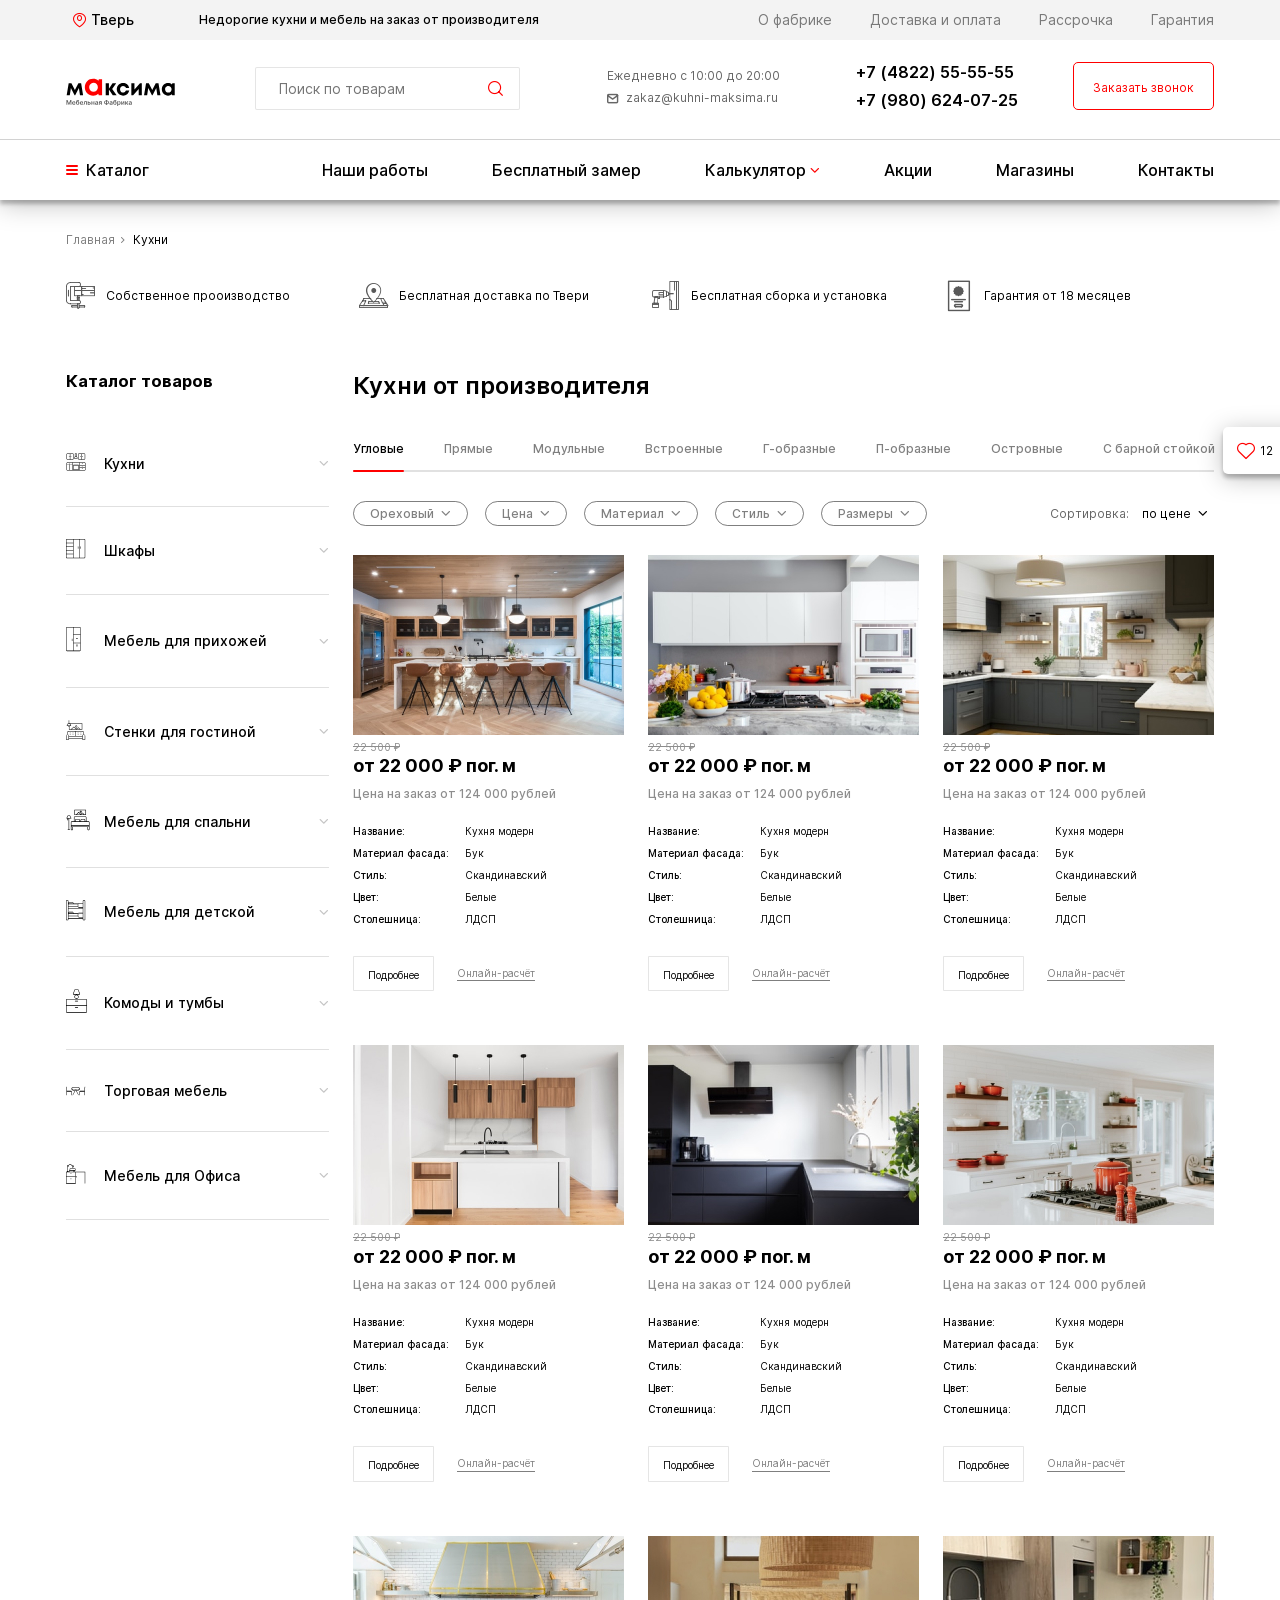
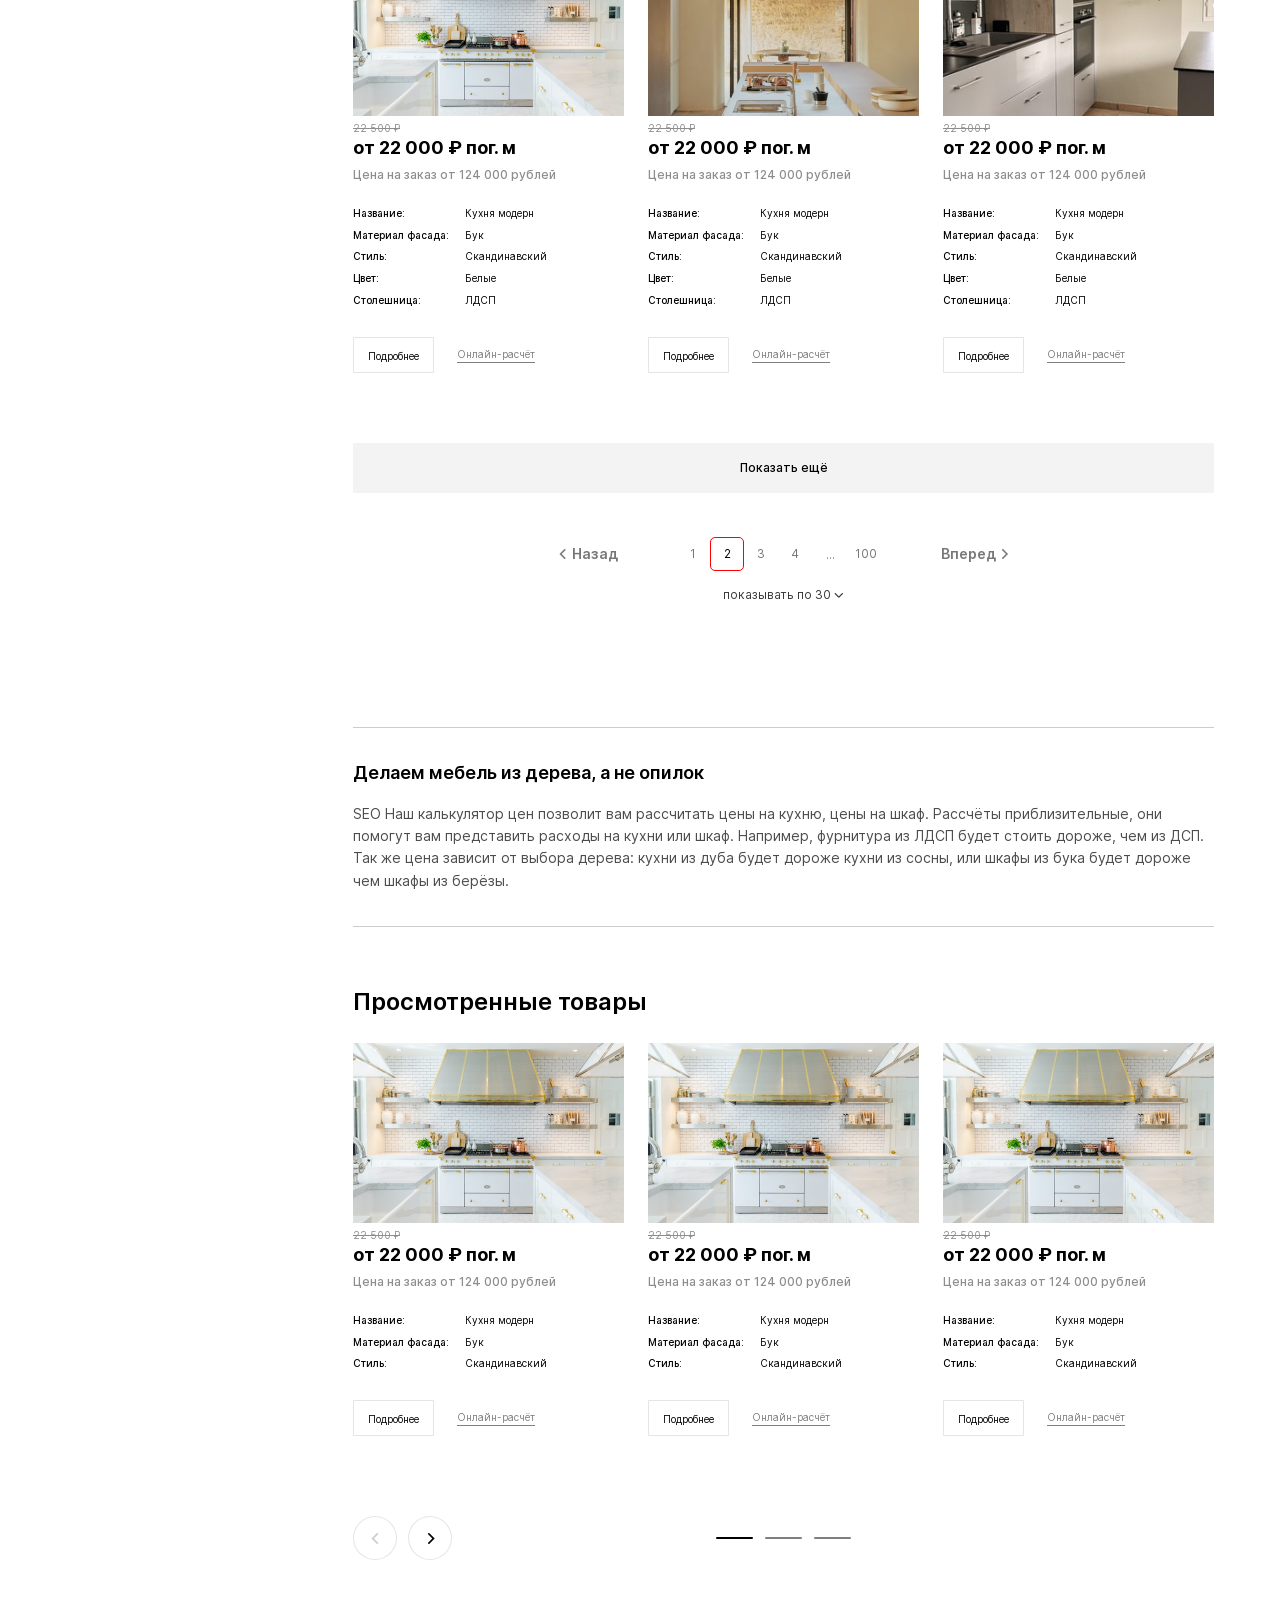
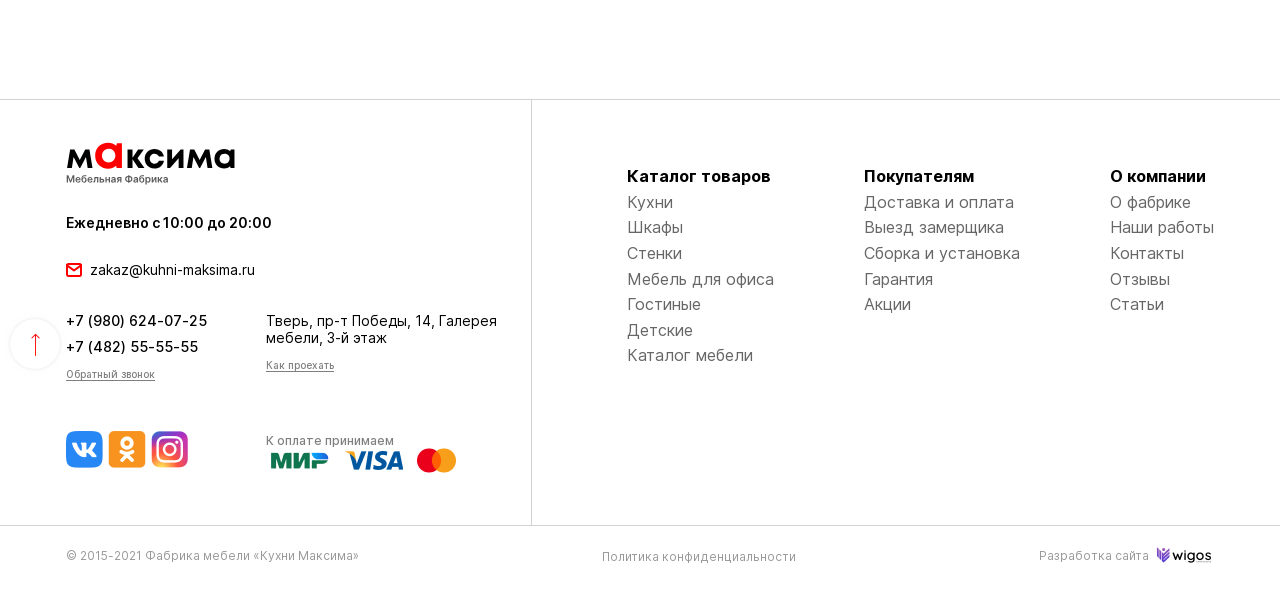
==== commit ad02d5d3: "2" ====
--- a/home_2.html
+++ b/home_2.html
@@ -11,7 +11,7 @@
     <header class="header">
       <div class="header__top">
         <div class="container">
-          <button class="header__top-change" type="button"><i class="icon-locale"></i><span class="text">Тверь</span></button>
+          <button class="header__top-change" type="button" data-modal-target="modal_change_locale"><i class="icon-locale"></i><span class="text">Тверь</span></button>
           <div class="header__top-text">
             <p>Недорогие кухни и мебель на заказ от производителя</p>
           </div>
@@ -27,12 +27,14 @@
       </div>
       <div class="header__center">
         <div class="container">
+          <button class="header__center-burger" type="button" data-modal-target="modal_smart_menu"><span class="line"></span><span class="line"></span><span class="line"></span></button>
           <div class="header__center-logo"><a href="/"><img src="./img/logo.svg" alt="logo"></a></div>
           <div class="header__center-search">
             <form class="form_search" action="#">
               <input class="form_search-field" type="text" placeholder="Поиск по товарам">
               <button class="form_search-button" type="submit"><i class="icon-loupe"></i></button>
             </form>
+            <button class="form_search_smart_target" type="button" data-modal-target="modal_search"><i class="icon-loupe"></i></button>
           </div>
           <div class="header__center-contact">
             <ul>
@@ -52,8 +54,8 @@
       <nav class="header__nav">
         <div class="container">
           <ul>
-            <li><a href="#">
-                <div class="burger"><span class="line"></span><span class="line"></span><span class="line"></span></div>Каталог</a></li>
+            <li><a href="#" data-modal-target="modal_catalog">
+                <div class="burger"><span class="line"></span><span class="line"></span><span class="line"></span></div>Каталог<i class="icon-arrow-bottom"></i></a></li>
             <li><a href="#">Наши работы</a></li>
             <li><a href="#">Бесплатный замер</a></li>
             <li class="drop-menu"><a href="#">Калькулятор<i class="icon-arrow-bottom"></i></a>
@@ -63,8 +65,14 @@
               </ul>
             </li>
             <li><a href="#">Акции</a></li>
-            <li><a href="#">Магазины</a></li>
-            <li><a href="#">Контакты</a></li>
+            <li class="smart-first"><a href="#">Магазины</a>
+              <button class="header__nav-button" type="button"><i class="icon-drop-list"></i></button>
+              <ul class="drop-menu-content" id="smart_drop_menu">
+                <li><a href="#">Расчёт кухонь</a></li>
+                <li><a href="#">Расчёт шкафов</a></li>
+              </ul>
+            </li>
+            <li class="smart-last"><a href="#">Контакты</a></li>
           </ul>
         </div>
       </nav>
@@ -571,167 +579,185 @@
                 <h3 class="title-24">Просмотренные товары</h3>
               </div>
             </div>
-            <div class="swiper-container" id="slider_item_view">
+            <div class="swiper-container control-mt" id="slider_item_view">
               <div class="swiper-wrapper">
                 <div class="swiper-slide">
-                  <div class="item_product">
-                    <div class="item_product__top"><img src="./img/models/item7.jpg" alt="image">
-                      <button class="item_product__top_favorite" type="button"><i class="icon-like"></i></button>
-                    </div>
-                    <div class="item_product__bottom">
-                      <div class="item_product__bottom_first">22 500 ₽</div>
-                      <div class="item_product__bottom_price">от 22 000 ₽ пог. м</div>
-                      <div class="item_product__bottom_price-text">Цена на заказ от 124 000 рублей</div>
-                      <ul class="item_product__bottom_list">
-                        <li><b>Название:</b><span>Кухня модерн</span></li>
-                        <li><b>Материал фасада:</b><span>Бук</span></li>
-                        <li><b>Стиль:</b><span>Скандинавский</span></li>
-                      </ul>
-                      <div class="item_product__bottom-buttons"><a class="button-gray-border" href="#"><span>Подробнее</span></a><a class="button-default" href="#">Онлайн-расчёт</a></div>
+                  <div class="group-items-3">
+                    <div class="item_product">
+                      <div class="item_product__top"><img src="./img/models/item7.jpg" alt="image">
+                        <button class="item_product__top_favorite" type="button"><i class="icon-like"></i></button>
+                      </div>
+                      <div class="item_product__bottom">
+                        <div class="item_product__bottom_first">22 500 ₽</div>
+                        <div class="item_product__bottom_price">от 22 000 ₽ пог. м</div>
+                        <div class="item_product__bottom_price-text">Цена на заказ от 124 000 рублей</div>
+                        <ul class="item_product__bottom_list">
+                          <li><b>Название:</b><span>Кухня модерн</span></li>
+                          <li><b>Материал фасада:</b><span>Бук</span></li>
+                          <li><b>Стиль:</b><span>Скандинавский</span></li>
+                        </ul>
+                        <div class="item_product__bottom-buttons"><a class="button-gray-border" href="#"><span>Подробнее</span></a><a class="button-default" href="#">Онлайн-расчёт</a></div>
+                      </div>
                     </div>
                   </div>
                 </div>
                 <div class="swiper-slide">
-                  <div class="item_product">
-                    <div class="item_product__top"><img src="./img/models/item7.jpg" alt="image">
-                      <button class="item_product__top_favorite" type="button"><i class="icon-like"></i></button>
-                    </div>
-                    <div class="item_product__bottom">
-                      <div class="item_product__bottom_first">22 500 ₽</div>
-                      <div class="item_product__bottom_price">от 22 000 ₽ пог. м</div>
-                      <div class="item_product__bottom_price-text">Цена на заказ от 124 000 рублей</div>
-                      <ul class="item_product__bottom_list">
-                        <li><b>Название:</b><span>Кухня модерн</span></li>
-                        <li><b>Материал фасада:</b><span>Бук</span></li>
-                        <li><b>Стиль:</b><span>Скандинавский</span></li>
-                      </ul>
-                      <div class="item_product__bottom-buttons"><a class="button-gray-border" href="#"><span>Подробнее</span></a><a class="button-default" href="#">Онлайн-расчёт</a></div>
+                  <div class="group-items-3">
+                    <div class="item_product">
+                      <div class="item_product__top"><img src="./img/models/item7.jpg" alt="image">
+                        <button class="item_product__top_favorite" type="button"><i class="icon-like"></i></button>
+                      </div>
+                      <div class="item_product__bottom">
+                        <div class="item_product__bottom_first">22 500 ₽</div>
+                        <div class="item_product__bottom_price">от 22 000 ₽ пог. м</div>
+                        <div class="item_product__bottom_price-text">Цена на заказ от 124 000 рублей</div>
+                        <ul class="item_product__bottom_list">
+                          <li><b>Название:</b><span>Кухня модерн</span></li>
+                          <li><b>Материал фасада:</b><span>Бук</span></li>
+                          <li><b>Стиль:</b><span>Скандинавский</span></li>
+                        </ul>
+                        <div class="item_product__bottom-buttons"><a class="button-gray-border" href="#"><span>Подробнее</span></a><a class="button-default" href="#">Онлайн-расчёт</a></div>
+                      </div>
                     </div>
                   </div>
                 </div>
                 <div class="swiper-slide">
-                  <div class="item_product">
-                    <div class="item_product__top"><img src="./img/models/item7.jpg" alt="image">
-                      <button class="item_product__top_favorite" type="button"><i class="icon-like"></i></button>
-                    </div>
-                    <div class="item_product__bottom">
-                      <div class="item_product__bottom_first">22 500 ₽</div>
-                      <div class="item_product__bottom_price">от 22 000 ₽ пог. м</div>
-                      <div class="item_product__bottom_price-text">Цена на заказ от 124 000 рублей</div>
-                      <ul class="item_product__bottom_list">
-                        <li><b>Название:</b><span>Кухня модерн</span></li>
-                        <li><b>Материал фасада:</b><span>Бук</span></li>
-                        <li><b>Стиль:</b><span>Скандинавский</span></li>
-                      </ul>
-                      <div class="item_product__bottom-buttons"><a class="button-gray-border" href="#"><span>Подробнее</span></a><a class="button-default" href="#">Онлайн-расчёт</a></div>
+                  <div class="group-items-3">
+                    <div class="item_product">
+                      <div class="item_product__top"><img src="./img/models/item7.jpg" alt="image">
+                        <button class="item_product__top_favorite" type="button"><i class="icon-like"></i></button>
+                      </div>
+                      <div class="item_product__bottom">
+                        <div class="item_product__bottom_first">22 500 ₽</div>
+                        <div class="item_product__bottom_price">от 22 000 ₽ пог. м</div>
+                        <div class="item_product__bottom_price-text">Цена на заказ от 124 000 рублей</div>
+                        <ul class="item_product__bottom_list">
+                          <li><b>Название:</b><span>Кухня модерн</span></li>
+                          <li><b>Материал фасада:</b><span>Бук</span></li>
+                          <li><b>Стиль:</b><span>Скандинавский</span></li>
+                        </ul>
+                        <div class="item_product__bottom-buttons"><a class="button-gray-border" href="#"><span>Подробнее</span></a><a class="button-default" href="#">Онлайн-расчёт</a></div>
+                      </div>
                     </div>
                   </div>
                 </div>
                 <div class="swiper-slide">
-                  <div class="item_product">
-                    <div class="item_product__top"><img src="./img/models/item7.jpg" alt="image">
-                      <button class="item_product__top_favorite" type="button"><i class="icon-like"></i></button>
-                    </div>
-                    <div class="item_product__bottom">
-                      <div class="item_product__bottom_first">22 500 ₽</div>
-                      <div class="item_product__bottom_price">от 22 000 ₽ пог. м</div>
-                      <div class="item_product__bottom_price-text">Цена на заказ от 124 000 рублей</div>
-                      <ul class="item_product__bottom_list">
-                        <li><b>Название:</b><span>Кухня модерн</span></li>
-                        <li><b>Материал фасада:</b><span>Бук</span></li>
-                        <li><b>Стиль:</b><span>Скандинавский</span></li>
-                      </ul>
-                      <div class="item_product__bottom-buttons"><a class="button-gray-border" href="#"><span>Подробнее</span></a><a class="button-default" href="#">Онлайн-расчёт</a></div>
+                  <div class="group-items-3">
+                    <div class="item_product">
+                      <div class="item_product__top"><img src="./img/models/item7.jpg" alt="image">
+                        <button class="item_product__top_favorite" type="button"><i class="icon-like"></i></button>
+                      </div>
+                      <div class="item_product__bottom">
+                        <div class="item_product__bottom_first">22 500 ₽</div>
+                        <div class="item_product__bottom_price">от 22 000 ₽ пог. м</div>
+                        <div class="item_product__bottom_price-text">Цена на заказ от 124 000 рублей</div>
+                        <ul class="item_product__bottom_list">
+                          <li><b>Название:</b><span>Кухня модерн</span></li>
+                          <li><b>Материал фасада:</b><span>Бук</span></li>
+                          <li><b>Стиль:</b><span>Скандинавский</span></li>
+                        </ul>
+                        <div class="item_product__bottom-buttons"><a class="button-gray-border" href="#"><span>Подробнее</span></a><a class="button-default" href="#">Онлайн-расчёт</a></div>
+                      </div>
                     </div>
                   </div>
                 </div>
                 <div class="swiper-slide">
-                  <div class="item_product">
-                    <div class="item_product__top"><img src="./img/models/item7.jpg" alt="image">
-                      <button class="item_product__top_favorite" type="button"><i class="icon-like"></i></button>
-                    </div>
-                    <div class="item_product__bottom">
-                      <div class="item_product__bottom_first">22 500 ₽</div>
-                      <div class="item_product__bottom_price">от 22 000 ₽ пог. м</div>
-                      <div class="item_product__bottom_price-text">Цена на заказ от 124 000 рублей</div>
-                      <ul class="item_product__bottom_list">
-                        <li><b>Название:</b><span>Кухня модерн</span></li>
-                        <li><b>Материал фасада:</b><span>Бук</span></li>
-                        <li><b>Стиль:</b><span>Скандинавский</span></li>
-                      </ul>
-                      <div class="item_product__bottom-buttons"><a class="button-gray-border" href="#"><span>Подробнее</span></a><a class="button-default" href="#">Онлайн-расчёт</a></div>
+                  <div class="group-items-3">
+                    <div class="item_product">
+                      <div class="item_product__top"><img src="./img/models/item7.jpg" alt="image">
+                        <button class="item_product__top_favorite" type="button"><i class="icon-like"></i></button>
+                      </div>
+                      <div class="item_product__bottom">
+                        <div class="item_product__bottom_first">22 500 ₽</div>
+                        <div class="item_product__bottom_price">от 22 000 ₽ пог. м</div>
+                        <div class="item_product__bottom_price-text">Цена на заказ от 124 000 рублей</div>
+                        <ul class="item_product__bottom_list">
+                          <li><b>Название:</b><span>Кухня модерн</span></li>
+                          <li><b>Материал фасада:</b><span>Бук</span></li>
+                          <li><b>Стиль:</b><span>Скандинавский</span></li>
+                        </ul>
+                        <div class="item_product__bottom-buttons"><a class="button-gray-border" href="#"><span>Подробнее</span></a><a class="button-default" href="#">Онлайн-расчёт</a></div>
+                      </div>
                     </div>
                   </div>
                 </div>
                 <div class="swiper-slide">
-                  <div class="item_product">
-                    <div class="item_product__top"><img src="./img/models/item7.jpg" alt="image">
-                      <button class="item_product__top_favorite" type="button"><i class="icon-like"></i></button>
-                    </div>
-                    <div class="item_product__bottom">
-                      <div class="item_product__bottom_first">22 500 ₽</div>
-                      <div class="item_product__bottom_price">от 22 000 ₽ пог. м</div>
-                      <div class="item_product__bottom_price-text">Цена на заказ от 124 000 рублей</div>
-                      <ul class="item_product__bottom_list">
-                        <li><b>Название:</b><span>Кухня модерн</span></li>
-                        <li><b>Материал фасада:</b><span>Бук</span></li>
-                        <li><b>Стиль:</b><span>Скандинавский</span></li>
-                      </ul>
-                      <div class="item_product__bottom-buttons"><a class="button-gray-border" href="#"><span>Подробнее</span></a><a class="button-default" href="#">Онлайн-расчёт</a></div>
+                  <div class="group-items-3">
+                    <div class="item_product">
+                      <div class="item_product__top"><img src="./img/models/item7.jpg" alt="image">
+                        <button class="item_product__top_favorite" type="button"><i class="icon-like"></i></button>
+                      </div>
+                      <div class="item_product__bottom">
+                        <div class="item_product__bottom_first">22 500 ₽</div>
+                        <div class="item_product__bottom_price">от 22 000 ₽ пог. м</div>
+                        <div class="item_product__bottom_price-text">Цена на заказ от 124 000 рублей</div>
+                        <ul class="item_product__bottom_list">
+                          <li><b>Название:</b><span>Кухня модерн</span></li>
+                          <li><b>Материал фасада:</b><span>Бук</span></li>
+                          <li><b>Стиль:</b><span>Скандинавский</span></li>
+                        </ul>
+                        <div class="item_product__bottom-buttons"><a class="button-gray-border" href="#"><span>Подробнее</span></a><a class="button-default" href="#">Онлайн-расчёт</a></div>
+                      </div>
                     </div>
                   </div>
                 </div>
                 <div class="swiper-slide">
-                  <div class="item_product">
-                    <div class="item_product__top"><img src="./img/models/item7.jpg" alt="image">
-                      <button class="item_product__top_favorite" type="button"><i class="icon-like"></i></button>
-                    </div>
-                    <div class="item_product__bottom">
-                      <div class="item_product__bottom_first">22 500 ₽</div>
-                      <div class="item_product__bottom_price">от 22 000 ₽ пог. м</div>
-                      <div class="item_product__bottom_price-text">Цена на заказ от 124 000 рублей</div>
-                      <ul class="item_product__bottom_list">
-                        <li><b>Название:</b><span>Кухня модерн</span></li>
-                        <li><b>Материал фасада:</b><span>Бук</span></li>
-                        <li><b>Стиль:</b><span>Скандинавский</span></li>
-                      </ul>
-                      <div class="item_product__bottom-buttons"><a class="button-gray-border" href="#"><span>Подробнее</span></a><a class="button-default" href="#">Онлайн-расчёт</a></div>
+                  <div class="group-items-3">
+                    <div class="item_product">
+                      <div class="item_product__top"><img src="./img/models/item7.jpg" alt="image">
+                        <button class="item_product__top_favorite" type="button"><i class="icon-like"></i></button>
+                      </div>
+                      <div class="item_product__bottom">
+                        <div class="item_product__bottom_first">22 500 ₽</div>
+                        <div class="item_product__bottom_price">от 22 000 ₽ пог. м</div>
+                        <div class="item_product__bottom_price-text">Цена на заказ от 124 000 рублей</div>
+                        <ul class="item_product__bottom_list">
+                          <li><b>Название:</b><span>Кухня модерн</span></li>
+                          <li><b>Материал фасада:</b><span>Бук</span></li>
+                          <li><b>Стиль:</b><span>Скандинавский</span></li>
+                        </ul>
+                        <div class="item_product__bottom-buttons"><a class="button-gray-border" href="#"><span>Подробнее</span></a><a class="button-default" href="#">Онлайн-расчёт</a></div>
+                      </div>
                     </div>
                   </div>
                 </div>
                 <div class="swiper-slide">
-                  <div class="item_product">
-                    <div class="item_product__top"><img src="./img/models/item7.jpg" alt="image">
-                      <button class="item_product__top_favorite" type="button"><i class="icon-like"></i></button>
-                    </div>
-                    <div class="item_product__bottom">
-                      <div class="item_product__bottom_first">22 500 ₽</div>
-                      <div class="item_product__bottom_price">от 22 000 ₽ пог. м</div>
-                      <div class="item_product__bottom_price-text">Цена на заказ от 124 000 рублей</div>
-                      <ul class="item_product__bottom_list">
-                        <li><b>Название:</b><span>Кухня модерн</span></li>
-                        <li><b>Материал фасада:</b><span>Бук</span></li>
-                        <li><b>Стиль:</b><span>Скандинавский</span></li>
-                      </ul>
-                      <div class="item_product__bottom-buttons"><a class="button-gray-border" href="#"><span>Подробнее</span></a><a class="button-default" href="#">Онлайн-расчёт</a></div>
+                  <div class="group-items-3">
+                    <div class="item_product">
+                      <div class="item_product__top"><img src="./img/models/item7.jpg" alt="image">
+                        <button class="item_product__top_favorite" type="button"><i class="icon-like"></i></button>
+                      </div>
+                      <div class="item_product__bottom">
+                        <div class="item_product__bottom_first">22 500 ₽</div>
+                        <div class="item_product__bottom_price">от 22 000 ₽ пог. м</div>
+                        <div class="item_product__bottom_price-text">Цена на заказ от 124 000 рублей</div>
+                        <ul class="item_product__bottom_list">
+                          <li><b>Название:</b><span>Кухня модерн</span></li>
+                          <li><b>Материал фасада:</b><span>Бук</span></li>
+                          <li><b>Стиль:</b><span>Скандинавский</span></li>
+                        </ul>
+                        <div class="item_product__bottom-buttons"><a class="button-gray-border" href="#"><span>Подробнее</span></a><a class="button-default" href="#">Онлайн-расчёт</a></div>
+                      </div>
                     </div>
                   </div>
                 </div>
                 <div class="swiper-slide">
-                  <div class="item_product">
-                    <div class="item_product__top"><img src="./img/models/item7.jpg" alt="image">
-                      <button class="item_product__top_favorite" type="button"><i class="icon-like"></i></button>
-                    </div>
-                    <div class="item_product__bottom">
-                      <div class="item_product__bottom_first">22 500 ₽</div>
-                      <div class="item_product__bottom_price">от 22 000 ₽ пог. м</div>
-                      <div class="item_product__bottom_price-text">Цена на заказ от 124 000 рублей</div>
-                      <ul class="item_product__bottom_list">
-                        <li><b>Название:</b><span>Кухня модерн</span></li>
-                        <li><b>Материал фасада:</b><span>Бук</span></li>
-                        <li><b>Стиль:</b><span>Скандинавский</span></li>
-                      </ul>
-                      <div class="item_product__bottom-buttons"><a class="button-gray-border" href="#"><span>Подробнее</span></a><a class="button-default" href="#">Онлайн-расчёт</a></div>
+                  <div class="group-items-3">
+                    <div class="item_product">
+                      <div class="item_product__top"><img src="./img/models/item7.jpg" alt="image">
+                        <button class="item_product__top_favorite" type="button"><i class="icon-like"></i></button>
+                      </div>
+                      <div class="item_product__bottom">
+                        <div class="item_product__bottom_first">22 500 ₽</div>
+                        <div class="item_product__bottom_price">от 22 000 ₽ пог. м</div>
+                        <div class="item_product__bottom_price-text">Цена на заказ от 124 000 рублей</div>
+                        <ul class="item_product__bottom_list">
+                          <li><b>Название:</b><span>Кухня модерн</span></li>
+                          <li><b>Материал фасада:</b><span>Бук</span></li>
+                          <li><b>Стиль:</b><span>Скандинавский</span></li>
+                        </ul>
+                        <div class="item_product__bottom-buttons"><a class="button-gray-border" href="#"><span>Подробнее</span></a><a class="button-default" href="#">Онлайн-расчёт</a></div>
+                      </div>
                     </div>
                   </div>
                 </div>
@@ -811,13 +837,423 @@
       </div>
       <div class="footer__bottom">
         <div class="container">
-          <p>© 2015-2021 Фабрика мебели «Кухни Максима»</p><a href="#">Политика конфиденциальности</a><a class="logo" href="#"><span>Разработка сайта </span><img src="./img/logo-wigos.png" alt="logo"></a>
+          <div class="footer__bottom_left">
+            <p>© 2015-2021 Фабрика мебели «Кухни Максима»</p>
+          </div>
+          <div class="footer__bottom_center"><a href="#">Политика конфиденциальности</a></div>
+          <div class="footer__bottom_right"><a class="logo" href="#"><span>Разработка сайта </span><img src="./img/logo-wigos.png" alt="logo"></a></div>
         </div>
       </div>
-    </footer><a class="wg-favorite" href="#">
+    </footer><a class="wg-favorite" href="#" data-modal-target="modal_favorite">
       <div class="flex items-center"><i class="icon-like"></i><span>12</span></div></a>
+    <div class="smart_menu modal_content" id="modal_smart_menu">
+      <div class="modal_content__overlay"></div>
+      <div class="smart_menu__wrap">
+        <div class="smart_menu__header">
+          <button class="smart_menu__header-locale" type="button" data-modal-target="modal_change_locale"><i class="icon-locale"></i><span class="text">Тверь</span></button>
+          <button class="modal_close" type="button"><svg width="15" height="15" viewBox="0 0 15 15" fill="none" xmlns="http://www.w3.org/2000/svg">
+<path d="M1 1L14 14" stroke="black"/>
+<path d="M14 1L1 14" stroke="black"/>
+</svg>
+          </button>
+        </div>
+        <div class="smart_menu__nav">
+          <ul>
+            <li><a href="#">Наши работы</a></li>
+            <li><a href="#">Бесплатный замер</a></li>
+            <li><a href="#">Калькулятор<i class="icon-arrow-bottom"></i></a>
+              <ul class="smart-drop-menu-content">
+                <li><a href="#">Расчёт кухонь</a></li>
+                <li><a href="#">Расчёт шкафов</a></li>
+              </ul>
+            </li>
+            <li><a href="#">Акции</a></li>
+            <li><a href="#">Магазины</a></li>
+            <li><a href="#">Контакты</a></li>
+          </ul>
+        </div>
+        <div class="smart_menu__foot">
+          <ul>
+            <li><a href="#">О фабрике</a></li>
+            <li><a href="#">Доставка и оплата</a></li>
+            <li><a href="#">Рассрочка</a></li>
+            <li><a href="#">Гарантия</a></li>
+          </ul>
+        </div>
+      </div>
+    </div>
+    <div class="modal_content modal_static" id="modal_search">
+      <div class="modal_content__wrap">
+        <div class="modal_content__header"><b class="title">Поиск</b>
+          <button class="modal_close" type="button"><svg width="15" height="15" viewBox="0 0 15 15" fill="none" xmlns="http://www.w3.org/2000/svg">
+<path d="M1 1L14 14" stroke="black"/>
+<path d="M14 1L1 14" stroke="black"/>
+</svg>
+          </button>
+        </div>
+        <div class="modal_content__box" data-simplebar>
+          <input class="field" type="text" placeholder="Что бы хотели найти?"><b class="title">Вот что мы нашли:</b>
+          <div class="smart_search_item"><img src="./img/models/item2.jpg" alt="image">
+            <div class="text"><b>Кухня «Лайк-вейт»</b><span>от 22 000 ₽ пог. м</span></div>
+          </div>
+          <div class="smart_search_item"><img src="./img/models/item4.jpg" alt="image">
+            <div class="text"><b>Кухня «Джейсон Юнион»</b><span>от 120 000 ₽ пог. м</span></div>
+          </div>
+          <div class="smart_search_item"><img src="./img/models/item3.jpg" alt="image">
+            <div class="text"><b>Кухня «Мегакедр»</b><span>от 500 000 ₽ пог. м</span></div>
+          </div>
+          <div class="smart_search_item"><img src="./img/models/item2.jpg" alt="image">
+            <div class="text"><b>Кухня «Лайк-вейт»</b><span>от 22 000 ₽ пог. м</span></div>
+          </div>
+          <div class="smart_search_item"><img src="./img/models/item4.jpg" alt="image">
+            <div class="text"><b>Кухня «Джейсон Юнион»</b><span>от 120 000 ₽ пог. м</span></div>
+          </div>
+          <div class="smart_search_item"><img src="./img/models/item3.jpg" alt="image">
+            <div class="text"><b>Кухня «Мегакедр»</b><span>от 500 000 ₽ пог. м </span></div>
+          </div>
+        </div>
+      </div>
+    </div>
+    <div class="modal_content" id="modal_favorite">
+      <div class="modal_content__bg">
+        <div class="modal_content__header"><b class="title">Избранное</b>
+          <button class="modal_close" type="button"><svg width="10" height="10" viewBox="0 0 10 10" fill="none" xmlns="http://www.w3.org/2000/svg">
+<path d="M1 1L9 9" stroke="black"/>
+<path d="M9 1L1 9" stroke="black"/>
+</svg>
+          </button>
+        </div>
+        <div class="modal_content__favorites">
+          <div class="item">
+            <div class="item__left"><img src="./img/models/item2.jpg" alt="image"></div>
+            <div class="item__right">
+              <div class="top"><b>Кухня «Джейсон Юнион»</b><span>от 120 000 ₽ пог. м</span></div>
+              <div class="bottom"><a href="#">Перейти к заказу</a>
+                <button class="favorite_trash" type="button"><svg width="6" height="8" viewBox="0 0 6 8" fill="none" xmlns="http://www.w3.org/2000/svg">
+<path d="M1 2.33329H0.666667V6.66663C0.666667 6.84344 0.736905 7.01301 0.861929 7.13803C0.986953 7.26305 1.15652 7.33329 1.33333 7.33329H4.66667C4.84348 7.33329 5.01305 7.26305 5.13807 7.13803C5.2631 7.01301 5.33333 6.84344 5.33333 6.66663V2.33329H1ZM2.33333 6.33329H1.66667V3.33329H2.33333V6.33329ZM4.33333 6.33329H3.66667V3.33329H4.33333V6.33329ZM4.53933 1.33329L4 0.666626H2L1.46067 1.33329H0V1.99996H6V1.33329H4.53933Z" fill="#595959"/>
+</svg>
+                </button>
+              </div>
+            </div>
+          </div>
+          <div class="item">
+            <div class="item__left"><img src="./img/models/item3.jpg" alt="image"></div>
+            <div class="item__right">
+              <div class="top"><b>Кухня «Джейсон Юнион»</b><span>от 120 000 ₽ пог. м</span></div>
+              <div class="bottom"><a href="#">Перейти к заказу</a>
+                <button class="favorite_trash" type="button"><svg width="6" height="8" viewBox="0 0 6 8" fill="none" xmlns="http://www.w3.org/2000/svg">
+<path d="M1 2.33329H0.666667V6.66663C0.666667 6.84344 0.736905 7.01301 0.861929 7.13803C0.986953 7.26305 1.15652 7.33329 1.33333 7.33329H4.66667C4.84348 7.33329 5.01305 7.26305 5.13807 7.13803C5.2631 7.01301 5.33333 6.84344 5.33333 6.66663V2.33329H1ZM2.33333 6.33329H1.66667V3.33329H2.33333V6.33329ZM4.33333 6.33329H3.66667V3.33329H4.33333V6.33329ZM4.53933 1.33329L4 0.666626H2L1.46067 1.33329H0V1.99996H6V1.33329H4.53933Z" fill="#595959"/>
+</svg>
+                </button>
+              </div>
+            </div>
+          </div>
+          <div class="item">
+            <div class="item__left"><img src="./img/models/item4.jpg" alt="image"></div>
+            <div class="item__right">
+              <div class="top"><b>Кухня «Джейсон Юнион»</b><span>от 120 000 ₽ пог. м</span></div>
+              <div class="bottom"><a href="#">Перейти к заказу</a>
+                <button class="favorite_trash" type="button"><svg width="6" height="8" viewBox="0 0 6 8" fill="none" xmlns="http://www.w3.org/2000/svg">
+<path d="M1 2.33329H0.666667V6.66663C0.666667 6.84344 0.736905 7.01301 0.861929 7.13803C0.986953 7.26305 1.15652 7.33329 1.33333 7.33329H4.66667C4.84348 7.33329 5.01305 7.26305 5.13807 7.13803C5.2631 7.01301 5.33333 6.84344 5.33333 6.66663V2.33329H1ZM2.33333 6.33329H1.66667V3.33329H2.33333V6.33329ZM4.33333 6.33329H3.66667V3.33329H4.33333V6.33329ZM4.53933 1.33329L4 0.666626H2L1.46067 1.33329H0V1.99996H6V1.33329H4.53933Z" fill="#595959"/>
+</svg>
+                </button>
+              </div>
+            </div>
+          </div>
+          <div class="item">
+            <div class="item__left"><img src="./img/models/item2.jpg" alt="image"></div>
+            <div class="item__right">
+              <div class="top"><b>Кухня «Джейсон Юнион»</b><span>от 120 000 ₽ пог. м</span></div>
+              <div class="bottom"><a href="#">Перейти к заказу</a>
+                <button class="favorite_trash" type="button"><svg width="6" height="8" viewBox="0 0 6 8" fill="none" xmlns="http://www.w3.org/2000/svg">
+<path d="M1 2.33329H0.666667V6.66663C0.666667 6.84344 0.736905 7.01301 0.861929 7.13803C0.986953 7.26305 1.15652 7.33329 1.33333 7.33329H4.66667C4.84348 7.33329 5.01305 7.26305 5.13807 7.13803C5.2631 7.01301 5.33333 6.84344 5.33333 6.66663V2.33329H1ZM2.33333 6.33329H1.66667V3.33329H2.33333V6.33329ZM4.33333 6.33329H3.66667V3.33329H4.33333V6.33329ZM4.53933 1.33329L4 0.666626H2L1.46067 1.33329H0V1.99996H6V1.33329H4.53933Z" fill="#595959"/>
+</svg>
+                </button>
+              </div>
+            </div>
+          </div>
+          <div class="item">
+            <div class="item__left"><img src="./img/models/item3.jpg" alt="image"></div>
+            <div class="item__right">
+              <div class="top"><b>Кухня «Джейсон Юнион»</b><span>от 120 000 ₽ пог. м</span></div>
+              <div class="bottom"><a href="#">Перейти к заказу</a>
+                <button class="favorite_trash" type="button"><svg width="6" height="8" viewBox="0 0 6 8" fill="none" xmlns="http://www.w3.org/2000/svg">
+<path d="M1 2.33329H0.666667V6.66663C0.666667 6.84344 0.736905 7.01301 0.861929 7.13803C0.986953 7.26305 1.15652 7.33329 1.33333 7.33329H4.66667C4.84348 7.33329 5.01305 7.26305 5.13807 7.13803C5.2631 7.01301 5.33333 6.84344 5.33333 6.66663V2.33329H1ZM2.33333 6.33329H1.66667V3.33329H2.33333V6.33329ZM4.33333 6.33329H3.66667V3.33329H4.33333V6.33329ZM4.53933 1.33329L4 0.666626H2L1.46067 1.33329H0V1.99996H6V1.33329H4.53933Z" fill="#595959"/>
+</svg>
+                </button>
+              </div>
+            </div>
+          </div>
+          <div class="item">
+            <div class="item__left"><img src="./img/models/item4.jpg" alt="image"></div>
+            <div class="item__right">
+              <div class="top"><b>Кухня «Джейсон Юнион»</b><span>от 120 000 ₽ пог. м</span></div>
+              <div class="bottom"><a href="#">Перейти к заказу</a>
+                <button class="favorite_trash" type="button"><svg width="6" height="8" viewBox="0 0 6 8" fill="none" xmlns="http://www.w3.org/2000/svg">
+<path d="M1 2.33329H0.666667V6.66663C0.666667 6.84344 0.736905 7.01301 0.861929 7.13803C0.986953 7.26305 1.15652 7.33329 1.33333 7.33329H4.66667C4.84348 7.33329 5.01305 7.26305 5.13807 7.13803C5.2631 7.01301 5.33333 6.84344 5.33333 6.66663V2.33329H1ZM2.33333 6.33329H1.66667V3.33329H2.33333V6.33329ZM4.33333 6.33329H3.66667V3.33329H4.33333V6.33329ZM4.53933 1.33329L4 0.666626H2L1.46067 1.33329H0V1.99996H6V1.33329H4.53933Z" fill="#595959"/>
+</svg>
+                </button>
+              </div>
+            </div>
+          </div>
+        </div>
+      </div>
+    </div>
+    <div class="modal_content modal_catalog" id="modal_catalog">
+      <div class="modal_content__sect-header"><b>Каталог</b>
+        <button class="modal_close" type="button"><svg width="13" height="13" viewBox="0 0 13 13" fill="none" xmlns="http://www.w3.org/2000/svg">
+<path d="M1 1L12 12" stroke="black"/>
+<path d="M12 1L1 12" stroke="black"/>
+</svg>
+        </button>
+      </div>
+      <div class="modal_content__wrap">
+        <div class="aside">
+          <div class="aside__item">
+            <button class="aside__item-header" type="button">
+              <div class="text">
+                <div class="image"><img src="./img/icons/kitchens.svg" alt="image"></div><b>Кухни</b>
+              </div><i class="icon-arrow-bottom"></i>
+            </button>
+            <div class="aside__item-content">
+              <div class="item">
+                <div class="title"><b>Цвет кухни</b><i class="icon-arrow-bottom"></i></div>
+                <div class="content">
+                  <label class="field-checked type-square">
+                    <input type="checkbox" name="check1"><span class="check"></span><span class="text">Белый</span>
+                  </label>
+                  <label class="field-checked type-square">
+                    <input type="checkbox" name="check2"><span class="check"></span><span class="text">Чёрный</span>
+                  </label>
+                  <label class="field-checked type-square">
+                    <input type="checkbox" name="check3"><span class="check"></span><span class="text">Красный</span>
+                  </label>
+                  <label class="field-checked type-square">
+                    <input type="checkbox" name="check4"><span class="check"></span><span class="text">Синий</span>
+                  </label>
+                  <label class="field-checked type-square">
+                    <input type="checkbox" name="check5"><span class="check"></span><span class="text">Зеленый</span>
+                  </label>
+                  <label class="field-checked type-square">
+                    <input type="checkbox" name="check6"><span class="check"></span><span class="text">Фиолетовый</span>
+                  </label>
+                  <label class="field-checked type-square">
+                    <input type="checkbox" name="check7"><span class="check"></span><span class="text">Оранжевый</span>
+                  </label>
+                  <label class="field-checked type-square">
+                    <input type="checkbox" name="check8"><span class="check"></span><span class="text">Серый</span>
+                  </label>
+                  <label class="field-checked type-square">
+                    <input type="checkbox" name="check9"><span class="check"></span><span class="text">Глянцевый</span>
+                  </label>
+                  <label class="field-checked type-square">
+                    <input type="checkbox" name="check10"><span class="check"></span><span class="text">Металлик</span>
+                  </label>
+                  <label class="field-checked type-square">
+                    <input type="checkbox" name="check11"><span class="check"></span><span class="text">Венге</span>
+                  </label>
+                  <label class="field-checked type-square">
+                    <input type="checkbox" name="check12"><span class="check"></span><span class="text">Орех</span>
+                  </label>
+                  <label class="field-checked type-square">
+                    <input type="checkbox" name="check13"><span class="check"></span><span class="text">Двуцветные</span>
+                  </label>
+                </div>
+              </div>
+              <div class="item">
+                <div class="title"><b>Форма кухни</b><i class="icon-arrow-bottom"></i></div>
+                <div class="content">
+                  <label class="field-checked type-circle">
+                    <input type="checkbox" name="check14"><span class="check"></span><span class="text">Угловые</span>
+                  </label>
+                  <label class="field-checked type-circle">
+                    <input type="checkbox" name="check15"><span class="check"></span><span class="text">Прямые</span>
+                  </label>
+                  <label class="field-checked type-circle">
+                    <input type="checkbox" name="check16"><span class="check"></span><span class="text">Модульные</span>
+                  </label>
+                  <label class="field-checked type-circle">
+                    <input type="checkbox" name="check17"><span class="check"></span><span class="text">Встроенные</span>
+                  </label>
+                  <label class="field-checked type-circle">
+                    <input type="checkbox" name="check18"><span class="check"></span><span class="text">Г-образные</span>
+                  </label>
+                  <label class="field-checked type-circle">
+                    <input type="checkbox" name="check19"><span class="check"></span><span class="text">П-образные</span>
+                  </label>
+                  <label class="field-checked type-circle">
+                    <input type="checkbox" name="check20"><span class="check"></span><span class="text">Островные</span>
+                  </label>
+                  <label class="field-checked type-circle">
+                    <input type="checkbox" name="check21"><span class="check"></span><span class="text">С барной стойкой</span>
+                  </label>
+                </div>
+              </div>
+              <div class="item">
+                <div class="title"><b>Стоимость кухни</b><i class="icon-arrow-bottom"></i></div>
+                <div class="content"></div>
+              </div>
+              <div class="item">
+                <div class="title"><b>Форма кухни</b><i class="icon-arrow-bottom"></i></div>
+                <div class="content"></div>
+              </div>
+              <div class="item">
+                <div class="title"><b>Материал</b><i class="icon-arrow-bottom"></i></div>
+                <div class="content"></div>
+              </div>
+              <div class="item">
+                <div class="title"><b>Стиль</b><i class="icon-arrow-bottom"></i></div>
+                <div class="content"></div>
+              </div>
+              <div class="item">
+                <div class="title"><b>Размеры</b><i class="icon-arrow-bottom"></i></div>
+                <div class="content"></div>
+              </div>
+            </div>
+          </div>
+          <div class="aside__item">
+            <button class="aside__item-header" type="button">
+              <div class="text">
+                <div class="image"><img src="./img/icons/wardrobe.svg" alt="image"></div><b>Шкафы</b>
+              </div><i class="icon-arrow-bottom"></i>
+            </button>
+            <div class="aside__item-content">
+              <label class="field-checked type-circle">
+                <input type="checkbox" name="check17"><span class="check"></span><span class="text">Шкафы-купе</span>
+              </label>
+              <label class="field-checked type-circle">
+                <input type="checkbox" name="check18"><span class="check"></span><span class="text">Шкафы распашные</span>
+              </label>
+              <label class="field-checked type-circle">
+                <input type="checkbox" name="check19"><span class="check"></span><span class="text">Шкафы угловые</span>
+              </label>
+              <label class="field-checked type-circle">
+                <input type="checkbox" name="check20"><span class="check"></span><span class="text">Шкафы-встроенные</span>
+              </label>
+              <label class="field-checked type-circle">
+                <input type="checkbox" name="check21"><span class="check"></span><span class="text">Гардеробные</span>
+              </label>
+            </div>
+          </div>
+          <div class="aside__item">
+            <button class="aside__item-header" type="button">
+              <div class="text">
+                <div class="image"><img src="./img/icons/furniture.svg" alt="image"></div><b>Мебель для прихожей</b>
+              </div><i class="icon-arrow-bottom"></i>
+            </button>
+            <div class="aside__item-content"></div>
+          </div>
+          <div class="aside__item">
+            <button class="aside__item-header" type="button">
+              <div class="text">
+                <div class="image"><img src="./img/icons/walls.svg" alt="image"></div><b>Стенки для гостиной</b>
+              </div><i class="icon-arrow-bottom"></i>
+            </button>
+            <div class="aside__item-content"></div>
+          </div>
+          <div class="aside__item">
+            <button class="aside__item-header" type="button">
+              <div class="text">
+                <div class="image"><img src="./img/icons/double-bed.svg" alt="image"></div><b>Мебель для спальни</b>
+              </div><i class="icon-arrow-bottom"></i>
+            </button>
+            <div class="aside__item-content"></div>
+          </div>
+          <div class="aside__item">
+            <button class="aside__item-header" type="button">
+              <div class="text">
+                <div class="image"><img src="./img/icons/furniture-double.svg" alt="image"></div><b>Мебель для детской</b>
+              </div><i class="icon-arrow-bottom"></i>
+            </button>
+            <div class="aside__item-content"></div>
+          </div>
+          <div class="aside__item">
+            <button class="aside__item-header" type="button">
+              <div class="text">
+                <div class="image"><img src="./img/icons/bedside-table.svg" alt="image"></div><b>Комоды и тумбы</b>
+              </div><i class="icon-arrow-bottom"></i>
+            </button>
+            <div class="aside__item-content"></div>
+          </div>
+          <div class="aside__item">
+            <button class="aside__item-header" type="button">
+              <div class="text">
+                <div class="image"><img src="./img/icons/commercial-furniture.svg" alt="image"></div><b>Торговая мебель</b>
+              </div><i class="icon-arrow-bottom"></i>
+            </button>
+            <div class="aside__item-content"></div>
+          </div>
+          <div class="aside__item">
+            <button class="aside__item-header" type="button">
+              <div class="text">
+                <div class="image"><img src="./img/icons/office-furniture.svg" alt="image"></div><b>Мебель для Офиса</b>
+              </div><i class="icon-arrow-bottom"></i>
+            </button>
+            <div class="aside__item-content"></div>
+          </div>
+        </div>
+      </div>
+    </div>
+    <div class="modal_content modal_static modal_change_city" id="modal_change_locale">
+      <div class="modal_content__wrap">
+        <div class="modal_content__header"><b class="title">Ваш город</b>
+          <button class="modal_close" type="button"><svg width="15" height="15" viewBox="0 0 15 15" fill="none" xmlns="http://www.w3.org/2000/svg">
+<path d="M1 1L14 14" stroke="black"/>
+<path d="M14 1L1 14" stroke="black"/>
+</svg>
+          </button>
+        </div>
+        <div class="modal_content__box" data-simplebar>
+          <div class="smart_menu__header-locale"><i class="icon-locale"></i><span class="text">Тверь</span></div><b class="title">Выбрать другой город</b>
+          <input class="field" type="text" placeholder="Поиск города">
+          <div class="list_checked">
+            <label class="list_checked__item">
+              <input type="radio" name="radio1" checked>
+              <div class="check"><i class="icon-check"></i></div><b>Тверь</b>
+            </label>
+            <label class="list_checked__item">
+              <input type="radio" name="radio1">
+              <div class="check"><i class="icon-check"></i></div><b>Москва</b>
+            </label>
+            <label class="list_checked__item">
+              <input type="radio" name="radio1">
+              <div class="check"><i class="icon-check"></i></div><b>Краснодар</b>
+            </label>
+            <label class="list_checked__item">
+              <input type="radio" name="radio1">
+              <div class="check"><i class="icon-check"></i></div><b>Сочи</b>
+            </label>
+            <label class="list_checked__item">
+              <input type="radio" name="radio1">
+              <div class="check"><i class="icon-check"></i></div><b>Санкт-Петербург</b>
+            </label>
+            <label class="list_checked__item">
+              <input type="radio" name="radio1">
+              <div class="check"><i class="icon-check"></i></div><b>Тверь</b>
+            </label>
+            <label class="list_checked__item">
+              <input type="radio" name="radio1">
+              <div class="check"><i class="icon-check"></i></div><b>Москва</b>
+            </label>
+            <label class="list_checked__item">
+              <input type="radio" name="radio1">
+              <div class="check"><i class="icon-check"></i></div><b>Краснодар</b>
+            </label>
+            <label class="list_checked__item">
+              <input type="radio" name="radio1">
+              <div class="check"><i class="icon-check"></i></div><b>Сочи</b>
+            </label>
+            <label class="list_checked__item">
+              <input type="radio" name="radio1">
+              <div class="check"><i class="icon-check"></i></div><b>Санкт-Петербург</b>
+            </label>
+          </div>
+        </div>
+      </div>
+    </div>
     <script src="./libs/lazysizes/lazysizes.min.js" defer></script>
     <script src="./libs/swiper/swiper-bundle.min.js" defer></script>
+    <script src="./libs/simplebar/simplebar.min.js" defer></script>
     <script src="./libs/imask/imask.js" defer></script>
     <script src="./js/common.js" defer></script>
   </body>
--- a/css/main.min.css
+++ b/css/main.min.css
@@ -1,4 +1,4 @@
-*,*::after,*::before{-webkit-box-sizing:border-box;box-sizing:border-box}blockquote,body,dd,dl,figcaption,figure,h1,h2,h3,h4,li,ol,p,ul{margin:0}body{scroll-behavior:smooth;text-rendering:optimizeSpeed;overflow-x:hidden}ol,ul{padding:0;list-style:none}a{font-family:inherit;text-decoration:none;color:inherit}img{max-width:100%;height:auto}button{cursor:pointer;border:none}button,input,select,textarea{font-family:inherit}@font-face{font-family:'Inter';src:local("Inter Regular"),local("Inter-Regular"),url("../fonts/inter/Inter-Regular.woff") format("woff");font-weight:normal;font-style:normal;font-display:swap}@font-face{font-family:'Inter';src:local("Inter Medium"),local("Inter-Medium"),url("../fonts/inter/Inter-Medium.woff") format("woff");font-weight:500;font-style:normal;font-display:swap}@font-face{font-family:'Inter';src:local("Inter Semi Bold"),local("Inter-SemiBold"),url("../fonts/inter/Inter-SemiBold.woff") format("woff");font-weight:600;font-style:normal;font-display:swap}@font-face{font-family:'Inter';src:local("Inter Bold"),local("Inter-Bold"),url("../fonts/inter/Inter-Bold.woff") format("woff");font-weight:bold;font-style:normal;font-display:swap}@font-face{font-family:'Inter';src:local("Inter Black"),local("Inter-Black"),url("../fonts/inter/Inter-Black.woff") format("woff");font-weight:900;font-style:normal;font-display:swap}:root{--default-font: 'Inter';--c-text: #212121;--c-text-60: rgba(33,33,33,.6);--c-blue: #0047FF;--c-red: #FF0000;--c-gray: #8D8D8D;--c-gray-field: #757575;--c-black-80: rgba(0, 0, 0, .8);--c-black-70: rgba(0,0,0,.7);--c-black-60: rgba(0,0,0,.6);--c-black-50: rgba(0, 0, 0, .5);--c-black-40: rgba(0, 0, 0, .4);--c-black-30: rgba(0, 0, 0, .3);--c-black-20: rgba(0, 0, 0, .2);--c-black-10: rgba(0, 0, 0, .1)}*{outline:none;border:0}html,body{position:relative;overflow-x:hidden}html{font-size:100%}a,a span,input,button,button span,select,i,i::before{-webkit-transition:all 250ms ease;-o-transition:all 250ms ease;transition:all 250ms ease}button{background-color:transparent}a{text-decoration:none}i{vertical-align:middle}input,button{font-family:var(--default-font);font-size:0.875rem}b{font-weight:500}li{list-style:none}body{font-size:0.875rem;font-family:var(--default-font);min-width:320px;color:#000000;-webkit-overflow-scrolling:touch}.container{max-width:1200px;margin:0 auto}.relative{position:relative}.w-8\/12{-webkit-box-flex:0;-webkit-flex:0 0 66.666667%;-ms-flex:0 0 66.666667%;flex:0 0 66.666667%;max-width:66.666667%}.w-7\/12{-webkit-box-flex:0;-webkit-flex:0 0 58.333333%;-ms-flex:0 0 58.333333%;flex:0 0 58.333333%;max-width:58.333333%}.w-6\/12{-webkit-box-flex:0;-webkit-flex:0 0 50%;-ms-flex:0 0 50%;flex:0 0 50%;max-width:50%}.w-5\/12{-webkit-box-flex:0;-webkit-flex:0 0 41.666667%;-ms-flex:0 0 41.666667%;flex:0 0 41.666667%;max-width:41.666667%}.w-4\/12{-webkit-box-flex:0;-webkit-flex:0 0 33.333333%;-ms-flex:0 0 33.333333%;flex:0 0 33.333333%;max-width:33.333333%;margin-left:-1.5rem;margin-right:-1.5rem;padding-left:1.5rem;padding-right:1.5rem}.w-full{width:100%}.h-full{height:100%}.block{display:block}.flex{display:-webkit-box;display:-webkit-flex;display:-ms-flexbox;display:flex}.flex-wrap{-webkit-flex-wrap:wrap;-ms-flex-wrap:wrap;flex-wrap:wrap}.flex-col{-webkit-box-orient:vertical;-webkit-box-direction:normal;-webkit-flex-direction:column;-ms-flex-direction:column;flex-direction:column}.flex-start{-webkit-box-pack:start;-webkit-justify-content:flex-start;-ms-flex-pack:start;justify-content:flex-start}.flex-end{-webkit-box-pack:end;-webkit-justify-content:flex-end;-ms-flex-pack:end;justify-content:flex-end}.flex-center{-webkit-box-pack:center;-webkit-justify-content:center;-ms-flex-pack:center;justify-content:center}.flex-between{-webkit-box-pack:justify;-webkit-justify-content:space-between;-ms-flex-pack:justify;justify-content:space-between}.items-center{-webkit-box-align:center !important;-webkit-align-items:center !important;-ms-flex-align:center !important;align-items:center !important}.items-start{-webkit-box-align:start !important;-webkit-align-items:flex-start !important;-ms-flex-align:start !important;align-items:flex-start !important}.items-end{-webkit-box-align:end !important;-webkit-align-items:flex-end !important;-ms-flex-align:end !important;align-items:flex-end !important}.text-center{text-align:center}.text-right{text-align:right}.text-left{text-align:left}.wrap-col-2{display:-webkit-box;display:-webkit-flex;display:-ms-flexbox;display:flex;-webkit-flex-wrap:wrap;-ms-flex-wrap:wrap;flex-wrap:wrap}.header{-webkit-box-shadow:0 4px 4px 0 rgba(0,0,0,0.25),0 4px 25px 0 rgba(0,0,0,0.25);box-shadow:0 4px 4px 0 rgba(0,0,0,0.25),0 4px 25px 0 rgba(0,0,0,0.25);margin-bottom:2rem}.header__top{background-color:#f3f3f3;height:2.5rem;padding:0.625rem 0 0.8125rem 0}.header__top .container{display:-webkit-box;display:-webkit-flex;display:-ms-flexbox;display:flex;-webkit-flex-wrap:wrap;-ms-flex-wrap:wrap;flex-wrap:wrap;-webkit-box-align:center;-webkit-align-items:center;-ms-flex-align:center;align-items:center;-webkit-box-pack:justify;-webkit-justify-content:space-between;-ms-flex-pack:justify;justify-content:space-between}.header__top-change i{font-size:1rem;margin-right:0.15625rem}.header__top-change .text{font-weight:500}.header__top-text{margin-right:auto;margin-left:3.6875rem}.header__top-text p{font-weight:500;font-size:0.75rem}.header__top-nav ul{display:-webkit-box;display:-webkit-flex;display:-ms-flexbox;display:flex;-webkit-flex-wrap:wrap;-ms-flex-wrap:wrap;flex-wrap:wrap}.header__top-nav ul li{margin-right:2.375rem}.header__top-nav ul li:last-child{margin-right:0}.header__top-nav ul li a{color:var(--c-black-50)}.header__top-nav ul li a:hover{color:black}.header__center{padding-top:0.5625rem;padding-bottom:1.78125rem}.header__center .container{display:-webkit-box;display:-webkit-flex;display:-ms-flexbox;display:flex;-webkit-flex-wrap:wrap;-ms-flex-wrap:wrap;flex-wrap:wrap;-webkit-box-pack:justify;-webkit-justify-content:space-between;-ms-flex-pack:justify;justify-content:space-between;-webkit-box-align:end;-webkit-align-items:flex-end;-ms-flex-align:end;align-items:flex-end}.header__center-logo{margin-right:2.6875rem;height:3.71875rem}.header__center-logo a{display:block}.header__center-search{width:100%;max-width:23.3125rem;margin-right:4.1875rem}.header__center-search .form_search{position:relative}.header__center-search .form_search-field{width:100%;height:2.6875rem;border-radius:0.125rem;border:solid 0.03125rem var(--c-black-10);padding:0.8125rem 2.375rem 0.8125rem 1.4375rem;background-color:white;color:var(--c-gray-field)}.header__center-search .form_search-field::-webkit-input-placeholder{color:var(--c-gray-field)}.header__center-search .form_search-field:-moz-placeholder{color:var(--c-gray-field)}.header__center-search .form_search-field::-moz-placeholder{color:var(--c-gray-field)}.header__center-search .form_search-field:-ms-input-placeholder{color:var(--c-gray-field)}.header__center-search .form_search-field:focus{border-color:black}.header__center-search .form_search-button{position:absolute;top:50%;right:0.6875rem;margin-top:-0.6875rem}.header__center-search .form_search-button:hover{opacity:.8}.header__center-search .form_search-button:active{opacity:1}.header__center-search .form_search-button i{font-size:0.9375rem}.header__center-contact{margin-right:4.0625rem;padding-bottom:0.3125rem}.header__center-contact ul{display:-webkit-box;display:-webkit-flex;display:-ms-flexbox;display:flex;-webkit-box-orient:vertical;-webkit-box-direction:normal;-webkit-flex-direction:column;-ms-flex-direction:column;flex-direction:column}.header__center-contact ul li{margin-bottom:0.4375rem;color:var(--c-black-60);font-size:0.75rem}.header__center-contact ul li:last-child{margin-bottom:0}.header__center-contact ul li a{display:-webkit-box;display:-webkit-flex;display:-ms-flexbox;display:flex;-webkit-box-align:center;-webkit-align-items:center;-ms-flex-align:center;align-items:center}.header__center-contact ul li a:hover{color:black}.header__center-contact ul li a:hover i::before{color:black}.header__center-contact ul li a i{margin-right:0.4375rem;font-size:0.625rem;margin-top:0.125rem}.header__center-contact ul li a i::before{color:var(--c-black-60)}.header__center-phone{margin-right:1.25rem}.header__center-phone ul{display:-webkit-box;display:-webkit-flex;display:-ms-flexbox;display:flex;-webkit-box-orient:vertical;-webkit-box-direction:normal;-webkit-flex-direction:column;-ms-flex-direction:column;flex-direction:column}.header__center-phone ul li{margin-bottom:0.5rem}.header__center-phone ul li:last-child{margin-bottom:0}.header__center-phone ul li a{font-size:1rem;font-weight:600}.header__center-phone ul li a:hover{color:var(--c-red)}.header__center-button .button-red-border{padding:0.90625rem 1.1875rem}.header__nav{border-top:0.03125rem solid #D2D2D2}.header__nav ul{display:-webkit-box;display:-webkit-flex;display:-ms-flexbox;display:flex;-webkit-flex-wrap:wrap;-ms-flex-wrap:wrap;flex-wrap:wrap;-webkit-box-align:center;-webkit-align-items:center;-ms-flex-align:center;align-items:center;padding-top:0.3125rem;padding-bottom:0.3125rem}.header__nav ul>li{margin-right:2rem}.header__nav ul>li:last-child{margin-right:0}.header__nav ul>li:last-child a{padding-right:0}.header__nav ul>li:first-child{margin-right:auto}.header__nav ul>li:first-child a{padding-left:0}.header__nav ul>li>a{font-size:1rem;font-weight:500;padding:0.9375rem 1rem;border-radius:0.3125rem;display:-webkit-box;display:-webkit-flex;display:-ms-flexbox;display:flex;-webkit-box-align:center;-webkit-align-items:center;-ms-flex-align:center;align-items:center}.header__nav ul>li>a:hover{color:var(--c-red)}.header__nav ul>li>a .burger{margin-right:0.5rem}.header__nav ul>li>a i{font-size:0.375rem;margin-left:0.25rem}.header__nav ul .drop-menu{position:relative}.header__nav ul .drop-menu-content{position:absolute;left:0;top:100%;z-index:10;margin-top:0.5625rem;width:100%;background-color:white;-webkit-box-shadow:0px 4px 25px rgba(0,0,0,0.25),0px 4px 4px rgba(0,0,0,0.25);box-shadow:0px 4px 25px rgba(0,0,0,0.25),0px 4px 4px rgba(0,0,0,0.25);border-radius:0.3125rem;display:none;-webkit-box-orient:vertical;-webkit-box-direction:normal;-webkit-flex-direction:column;-ms-flex-direction:column;flex-direction:column;overflow:hidden;padding:0}.header__nav ul .drop-menu-content li{width:100%;-webkit-transition:all 250ms ease;-o-transition:all 250ms ease;transition:all 250ms ease;margin:0}.header__nav ul .drop-menu-content li:hover{background-color:rgba(196,196,196,0.2)}.header__nav ul .drop-menu-content li:hover a{color:black}.header__nav ul .drop-menu-content li a{padding:0.9375rem 1.25rem;color:var(--c-black-50);font-size:0.875rem;white-space:nowrap;-webkit-box-shadow:none;box-shadow:none}.header__nav ul .drop-menu.active>a{-webkit-box-shadow:0px 4px 25px rgba(0,0,0,0.25),0px 4px 4px rgba(0,0,0,0.25);box-shadow:0px 4px 25px rgba(0,0,0,0.25),0px 4px 4px rgba(0,0,0,0.25);color:var(--c-red)}.header__nav ul .drop-menu.active>a i{-webkit-transform:rotate(180deg);-ms-transform:rotate(180deg);transform:rotate(180deg)}.header__nav ul .drop-menu.active .drop-menu-content{display:-webkit-box;display:-webkit-flex;display:-ms-flexbox;display:flex}.header__nav .burger{width:0.75rem;height:0.625rem;display:-webkit-box;display:-webkit-flex;display:-ms-flexbox;display:flex;-webkit-box-orient:vertical;-webkit-box-direction:normal;-webkit-flex-direction:column;-ms-flex-direction:column;flex-direction:column;-webkit-box-pack:justify;-webkit-justify-content:space-between;-ms-flex-pack:justify;justify-content:space-between}.header__nav .burger .line{width:100%;height:0.125rem;border-radius:0.125rem;background-color:var(--c-red)}.sect_slider{margin-bottom:0.875rem}.sect_slider .swiper-container{border-radius:0.625rem}.sect_slider .swiper-container .swiper-pagination{position:absolute;width:auto;bottom:2.5rem;left:7.8125rem}.sect_slider .swiper-container .swiper-pagination-bullet{opacity:1;width:4.25rem !important;border-radius:0.125rem !important;height:0.125rem !important;background-color:rgba(255,255,255,0.5) !important;margin:0 0.625rem 0 0 !important}.sect_slider .swiper-container .swiper-pagination-bullet:last-child{margin:0}.sect_slider .swiper-container .swiper-pagination-bullet-active{background-color:white !important}.sect_slider .swiper-container .swiper-nav-prev,.sect_slider .swiper-container .swiper-nav-next{position:absolute;top:50%;z-index:10;margin-top:-0.5625rem}.sect_slider .swiper-container .swiper-nav-prev{left:1.125rem}.sect_slider .swiper-container .swiper-nav-next{right:1.125rem}.sect_slider__item{position:relative;height:24.75rem;padding:5.125rem 7.8125rem;border-radius:0.625rem;background:-o-linear-gradient(0.43deg, rgba(0,0,0,0.63) 11.27%, rgba(125,125,125,0.24) 99.68%);background:linear-gradient(89.57deg, rgba(0,0,0,0.63) 11.27%, rgba(125,125,125,0.24) 99.68%)}.sect_slider__item-image{position:absolute;top:0;left:0;width:100%;z-index:-1}.sect_slider__item .title-32{color:white}.sect_slider__item .text,.sect_slider__item .button-gray{margin-top:0.875rem}.sect_slider__item .text{max-width:23.75rem;font-weight:500;line-height:140%;color:white}.swiper-nav-wrap{display:-webkit-box;display:-webkit-flex;display:-ms-flexbox;display:flex;-webkit-flex-wrap:wrap;-ms-flex-wrap:wrap;flex-wrap:wrap}.swiper-nav-wrap .swiper-nav-prev{margin-right:0.6875rem}.swiper-nav-prev,.swiper-nav-next{width:2.75rem;height:2.75rem;border-radius:50%;border:solid 0.03125rem rgba(0,0,0,0.1);-webkit-box-shadow:0 4px 4px 0 rgba(0,0,0,0.25),0 4px 25px 0 rgba(0,0,0,0.25);box-shadow:0 4px 4px 0 rgba(0,0,0,0.25),0 4px 25px 0 rgba(0,0,0,0.25);background-color:#ffffff;display:-webkit-box;display:-webkit-flex;display:-ms-flexbox;display:flex;-webkit-box-align:center;-webkit-align-items:center;-ms-flex-align:center;align-items:center;-webkit-box-pack:center;-webkit-justify-content:center;-ms-flex-pack:center;justify-content:center}.swiper-nav-prev i,.swiper-nav-next i{font-size:0.6875rem}.swiper-nav-next i{margin-left:0.1875rem}.swiper-button-disabled i::before{color:#595959;opacity:.3}.swiper-pagination{display:-webkit-box;display:-webkit-flex;display:-ms-flexbox;display:flex;-webkit-flex-wrap:wrap;-ms-flex-wrap:wrap;flex-wrap:wrap}.swiper-pagination-bullet{opacity:1 !important;width:2.3125rem !important;height:0.125rem !important;border-radius:0.125rem !important;background-color:var(--c-black-50) !important;margin-right:0.75rem}.swiper-pagination-bullet:last-child{margin-right:0}.swiper-pagination-bullet-active{background-color:black !important}.advantages{margin-bottom:3.75rem}.advantages__items{display:-webkit-box;display:-webkit-flex;display:-ms-flexbox;display:flex;-webkit-flex-wrap:wrap;-ms-flex-wrap:wrap;flex-wrap:wrap;-webkit-box-pack:justify;-webkit-justify-content:space-between;-ms-flex-pack:justify;justify-content:space-between}.advantages__item{width:calc((100% - 4.125rem) / 4);margin-right:1.375rem;display:-webkit-box;display:-webkit-flex;display:-ms-flexbox;display:flex;-webkit-flex-wrap:wrap;-ms-flex-wrap:wrap;flex-wrap:wrap;-webkit-box-align:center;-webkit-align-items:center;-ms-flex-align:center;align-items:center}.advantages__item:last-child{margin-right:0}.advantages__item img{margin-right:0.625rem;width:1.875rem}.advantages__item i{margin-right:0.625rem;font-size:1.875rem}.advantages__item p{font-size:0.75rem}.cat_items{display:-webkit-box;display:-webkit-flex;display:-ms-flexbox;display:flex;-webkit-flex-wrap:wrap;-ms-flex-wrap:wrap;flex-wrap:wrap;margin-bottom:5.5rem}.cat_items__block{width:calc((100% - 3rem) / 3);margin-right:1.5rem;margin-bottom:1.5rem;border-radius:0.3125rem;overflow:hidden;border:0.03125rem solid rgba(0,0,0,0.1);-webkit-transition:all 250ms ease;-o-transition:all 250ms ease;transition:all 250ms ease}.cat_items__block:hover{-webkit-box-shadow:0px 4px 25px rgba(0,0,0,0.25),0px 4px 4px rgba(0,0,0,0.25);box-shadow:0px 4px 25px rgba(0,0,0,0.25),0px 4px 4px rgba(0,0,0,0.25)}.cat_items__block:hover .text p{color:var(--c-red)}.cat_items__block:nth-child(3n){margin-right:0}.cat_items__block img{width:100%;height:12.6875rem;-o-object-fit:cover;object-fit:cover}.cat_items__block .text{padding:1rem 1.5rem;background-color:white}.cat_items__block .text p{font-size:1rem;font-weight:500;color:#424242}.catalog .group-items-3 .item_product{margin-top:3.375rem}.catalog .group-items-3 .item_product:first-child,.catalog .group-items-3 .item_product:nth-child(2),.catalog .group-items-3 .item_product:nth-child(3){margin-top:0}.catalog .section-header .title-24{margin-bottom:0}.catalog .tab_wrap{margin-bottom:1.8125rem}.catalog .tab_wrap__nav{margin-bottom:0}.catalog .tab_wrap__nav ul{-webkit-box-pack:justify;-webkit-justify-content:space-between;-ms-flex-pack:justify;justify-content:space-between}.catalog .tab_wrap__nav ul .tab_btn a{font-size:0.75rem}.catalog .filter_wrap{margin-bottom:1.8125rem}.filter_wrap{display:-webkit-box;display:-webkit-flex;display:-ms-flexbox;display:flex;-webkit-flex-wrap:wrap;-ms-flex-wrap:wrap;flex-wrap:wrap;-webkit-box-align:center;-webkit-align-items:center;-ms-flex-align:center;align-items:center;-webkit-box-pack:justify;-webkit-justify-content:space-between;-ms-flex-pack:justify;justify-content:space-between}.filter_wrap>ul{display:-webkit-box;display:-webkit-flex;display:-ms-flexbox;display:flex;-webkit-flex-wrap:wrap;-ms-flex-wrap:wrap;flex-wrap:wrap}.filter_wrap>ul>li{position:relative;margin-right:1.0625rem}.filter_wrap>ul>li:last-child{margin-right:0}.filter_wrap>ul>li>a{display:-webkit-box;display:-webkit-flex;display:-ms-flexbox;display:flex;-webkit-box-align:center;-webkit-align-items:center;-ms-flex-align:center;align-items:center;color:var(--c-black-50);font-weight:500;font-size:0.75rem;height:1.5625rem;padding:0 1rem;border:0.0625rem solid var(--c-black-50);border-radius:6.25rem}.filter_wrap>ul>li>a:hover{background-color:var(--c-red);color:white;border-color:var(--c-red)}.filter_wrap>ul>li>a:hover i::before{color:white}.filter_wrap>ul>li>a i{pointer-events:none;margin-left:0.4375rem;font-size:0.375rem}.filter_wrap>ul>li>a i::before{color:var(--c-black-50)}.filter_wrap>ul>li .filter_dropmenu{position:absolute;top:100%;left:0;margin-top:0.4375rem;width:18.5625rem;border-radius:1.25rem;padding:1.25rem;background-color:white;-webkit-box-shadow:0px 4px 25px rgba(0,0,0,0.25),0px 4px 4px rgba(0,0,0,0.25);box-shadow:0px 4px 25px rgba(0,0,0,0.25),0px 4px 4px rgba(0,0,0,0.25);z-index:10;-webkit-flex-wrap:wrap;-ms-flex-wrap:wrap;flex-wrap:wrap;display:none}.filter_wrap>ul>li .filter_dropmenu li{margin-top:1.1875rem}.filter_wrap>ul>li .filter_dropmenu li:nth-child(2n-1){width:100%;max-width:10rem}.filter_wrap>ul>li .filter_dropmenu li:first-child,.filter_wrap>ul>li .filter_dropmenu li:nth-child(2){margin-top:0}.filter_wrap>ul>li .filter_dropmenu li a{color:var(--c-black-50)}.filter_wrap>ul>li .filter_dropmenu li a:hover{color:black}.filter_wrap>ul>li.active>a{border-color:white;-webkit-box-shadow:0px 4px 25px rgba(0,0,0,0.25),0px 4px 4px rgba(0,0,0,0.25);box-shadow:0px 4px 25px rgba(0,0,0,0.25),0px 4px 4px rgba(0,0,0,0.25);color:black}.filter_wrap>ul>li.active>a:hover{background-color:white;border-color:white;color:black}.filter_wrap>ul>li.active>a i{-webkit-transform:rotate(180deg);-ms-transform:rotate(180deg);transform:rotate(180deg)}.filter_wrap>ul>li.active>a i::before{color:var(--c-red)}.filter_wrap>ul>li.active .filter_dropmenu{display:-webkit-box;display:-webkit-flex;display:-ms-flexbox;display:flex}.filter_wrap__sort{position:relative;display:-webkit-box;display:-webkit-flex;display:-ms-flexbox;display:flex;-webkit-flex-wrap:wrap;-ms-flex-wrap:wrap;flex-wrap:wrap;-webkit-box-align:center;-webkit-align-items:center;-ms-flex-align:center;align-items:center}.filter_wrap__sort .title{color:var(--c-black-60);font-size:0.75rem;margin-right:0.4375rem}.filter_wrap__sort .select_target{display:-webkit-box;display:-webkit-flex;display:-ms-flexbox;display:flex;-webkit-box-align:center;-webkit-align-items:center;-ms-flex-align:center;align-items:center}.filter_wrap__sort .select_target span{font-size:0.75rem;color:black;margin-right:0.4375rem}.filter_wrap__sort .select_target i{font-size:0.375rem}.filter_wrap__sort .select_target i::before{color:black}.filter_wrap__sort .filter_sort_drop{position:absolute;top:100%;margin-top:0.4375rem;right:0;background-color:white;padding:1.25rem;border-radius:1.25rem;-webkit-box-shadow:0px 4px 25px rgba(0,0,0,0.25),0px 4px 4px rgba(0,0,0,0.25);box-shadow:0px 4px 25px rgba(0,0,0,0.25),0px 4px 4px rgba(0,0,0,0.25);z-index:10;display:none}.filter_wrap__sort .filter_sort_drop ul{display:-webkit-box;display:-webkit-flex;display:-ms-flexbox;display:flex;-webkit-box-orient:vertical;-webkit-box-direction:normal;-webkit-flex-direction:column;-ms-flex-direction:column;flex-direction:column}.filter_wrap__sort .filter_sort_drop ul li{margin-bottom:0.625rem}.filter_wrap__sort .filter_sort_drop ul li:last-child{margin-bottom:0}.filter_wrap__sort .filter_sort_drop ul li a{color:var(--c-black-50)}.filter_wrap__sort .filter_sort_drop ul li a:hover{color:black}.filter_wrap__sort.active .select_target span{color:var(--c-red)}.filter_wrap__sort.active .select_target i{-webkit-transform:rotate(180deg);-ms-transform:rotate(180deg);transform:rotate(180deg)}.filter_wrap__sort.active .select_target i::before{color:var(--c-red)}.filter_wrap__sort.active .filter_sort_drop{display:block}.section-popular{margin-bottom:5.625rem}.section-popular .item_button_next{font-size:0.75rem;font-weight:500;color:var(--c-black-50);line-height:119%;border-bottom:0.03125rem dotted var(--c-black-50)}.section-popular .item_button_next:hover{color:black;border-color:black}.tab_wrap{display:-webkit-box;display:-webkit-flex;display:-ms-flexbox;display:flex;-webkit-box-orient:vertical;-webkit-box-direction:normal;-webkit-flex-direction:column;-ms-flex-direction:column;flex-direction:column}.tab_wrap__nav{margin-bottom:1.5rem}.tab_wrap__nav ul{display:-webkit-box;display:-webkit-flex;display:-ms-flexbox;display:flex;-webkit-flex-wrap:wrap;-ms-flex-wrap:wrap;flex-wrap:wrap;border-bottom:0.125rem solid #E1E1E1}.tab_wrap__nav ul li{cursor:pointer;margin-right:2.5rem}.tab_wrap__nav ul li:last-child{margin-right:0}.tab_wrap__nav ul li:hover a{color:black}.tab_wrap__nav ul li:hover a::after{opacity:1}.tab_wrap__nav ul li a{pointer-events:none;position:relative;font-weight:500;color:var(--c-black-50);padding:0.875rem 0;display:block}.tab_wrap__nav ul li a::after{content:"";position:absolute;bottom:-0.125rem;left:0;width:100%;height:0.125rem;border-radius:0.0625rem;background-color:var(--c-red);opacity:0;-webkit-transition:all 250ms ease;-o-transition:all 250ms ease;transition:all 250ms ease}.tab_wrap__nav ul li.active a{color:black}.tab_wrap__nav ul li.active a::after{opacity:1}.tab_wrap__tabs .tab_content{display:none}.tab_wrap__tabs .tab_content.active{display:block}.group-items-3{display:-webkit-box;display:-webkit-flex;display:-ms-flexbox;display:flex;-webkit-flex-wrap:wrap;-ms-flex-wrap:wrap;flex-wrap:wrap;margin-bottom:4.375rem}.group-items-3 .item_product{width:calc((100% - 3rem) / 3);margin-right:1.5rem}.group-items-3 .item_product:nth-child(3n){margin-right:0}.item_product{position:relative;display:-webkit-box;display:-webkit-flex;display:-ms-flexbox;display:flex;-webkit-box-orient:vertical;-webkit-box-direction:normal;-webkit-flex-direction:column;-ms-flex-direction:column;flex-direction:column;-webkit-transition:all 250ms ease;-o-transition:all 250ms ease;transition:all 250ms ease}.item_product::before{content:"";position:absolute;top:0;left:0;width:100%;height:100%;background-color:white;border-radius:0.3125rem;-webkit-transition:all 250ms ease;-o-transition:all 250ms ease;transition:all 250ms ease;z-index:-1}.item_product:hover::before{width:calc(100% + 1.250rem);height:calc(100% + 1.250rem);margin:-0.625rem;padding:0.625rem;-webkit-box-shadow:0px 4px 25px rgba(0,0,0,0.25),0px 4px 4px rgba(0,0,0,0.25);box-shadow:0px 4px 25px rgba(0,0,0,0.25),0px 4px 4px rgba(0,0,0,0.25)}.item_product:hover .item_product__top_favorite{opacity:1;pointer-events:visible}.item_product:hover .button-gray-border{border-color:var(--c-red);background-color:var(--c-red)}.item_product:hover .button-gray-border span{color:white}.item_product:hover .button-default{color:black;border-color:black}.item_product__top{position:relative;height:11.25rem;margin-bottom:0.4375rem}.item_product__top img{width:100%;height:100%;-o-object-fit:cover;object-fit:cover}.item_product__top_favorite{position:absolute;top:0.6875rem;right:0.5625rem;z-index:10;-webkit-transition:all 250ms ease;-o-transition:all 250ms ease;transition:all 250ms ease;opacity:0;pointer-events:none}.item_product__top_favorite:hover i::before{color:var(--c-red)}.item_product__top_favorite i{font-size:1.125rem}.item_product__bottom{display:-webkit-box;display:-webkit-flex;display:-ms-flexbox;display:flex;-webkit-box-orient:vertical;-webkit-box-direction:normal;-webkit-flex-direction:column;-ms-flex-direction:column;flex-direction:column}.item_product__bottom_first{position:relative;color:var(--c-gray);font-size:0.625rem;line-height:119%;margin-bottom:0.125rem;-webkit-align-self:baseline;-ms-flex-item-align:baseline;align-self:baseline}.item_product__bottom_first::after{content:"";position:absolute;top:50%;margin-top:-0.0625rem;left:0;height:0.0625rem;width:100%;background-color:var(--c-gray)}.item_product__bottom_price-text{font-size:0.75rem;line-height:119%;font-weight:500;color:var(--c-gray);margin-bottom:1.5625rem}.item_product__bottom_price{font-size:1.125rem;font-weight:bold;line-height:119%;margin-bottom:0.625rem}.item_product__bottom_list{display:-webkit-box;display:-webkit-flex;display:-ms-flexbox;display:flex;-webkit-box-orient:vertical;-webkit-box-direction:normal;-webkit-flex-direction:column;-ms-flex-direction:column;flex-direction:column;margin-bottom:1.875rem}.item_product__bottom_list li{display:-webkit-box;display:-webkit-flex;display:-ms-flexbox;display:flex;-webkit-flex-wrap:wrap;-ms-flex-wrap:wrap;flex-wrap:wrap;margin-bottom:0.625rem}.item_product__bottom_list li:last-child{margin-bottom:0}.item_product__bottom_list li b,.item_product__bottom_list li span{font-size:0.625rem;line-height:119%}.item_product__bottom_list li b{-webkit-box-flex:0;-webkit-flex:0 0 7rem;-ms-flex:0 0 7rem;flex:0 0 7rem;max-width:7rem}.item_product__bottom_list li span{-webkit-box-flex:1;-webkit-flex:1;-ms-flex:1;flex:1}.item_product__bottom-buttons{display:-webkit-box;display:-webkit-flex;display:-ms-flexbox;display:flex;-webkit-flex-wrap:wrap;-ms-flex-wrap:wrap;flex-wrap:wrap;-webkit-box-align:center;-webkit-align-items:center;-ms-flex-align:center;align-items:center}.item_product__bottom-buttons .button-gray-border{margin-right:1.4375rem}.item_product__bottom-buttons .button-default{font-size:0.625rem;line-height:148%;color:var(--c-black-50);border-bottom:0.0625rem solid var(--c-black-50)}.section-about{height:31.75rem;margin-bottom:6.5rem;position:relative;background:-o-linear-gradient(0.43deg, rgba(0,0,0,0.63) .41%, rgba(46,40,40,0.74) 99.68%);background:linear-gradient(89.57deg, rgba(0,0,0,0.63) .41%, rgba(46,40,40,0.74) 99.68%);padding:2.1875rem 5.375rem 0 6rem}.section-about__image{position:absolute;top:0;left:0;z-index:-1;width:100%;height:100%;-o-object-fit:cover;object-fit:cover}.section-about__content{border-radius:0.625rem;background:rgba(255,255,255,0.2);-webkit-backdrop-filter:blur(10px);backdrop-filter:blur(10px);padding:2.25rem 3rem}.section-about__content img{margin-bottom:4.5625rem}.section-about__content .title-24{margin-bottom:0.625rem;color:white}.section-about__content p{line-height:140%;color:white;margin-bottom:1.75rem}.section-about__content p:last-of-type{margin-bottom:0}.section-reviews{margin-bottom:4rem}.section-reviews__control{position:relative;margin-top:1.125rem;display:-webkit-box;display:-webkit-flex;display:-ms-flexbox;display:flex;-webkit-flex-wrap:wrap;-ms-flex-wrap:wrap;flex-wrap:wrap;-webkit-box-align:center;-webkit-align-items:center;-ms-flex-align:center;align-items:center;-webkit-box-pack:center;-webkit-justify-content:center;-ms-flex-pack:center;justify-content:center;height:2.75rem}.section-reviews__control .swiper-nav-wrap{position:absolute;bottom:0;left:0}.section-reviews__control .swiper-nav-prev,.section-reviews__control .swiper-nav-next{-webkit-box-shadow:none;box-shadow:none}.section-reviews__control .swiper-pagination{position:relative}.review_item{border-radius:0.3125rem;border:0.03125rem solid rgba(0,0,0,0.2);background-color:white;display:-webkit-box;display:-webkit-flex;display:-ms-flexbox;display:flex;-webkit-box-orient:vertical;-webkit-box-direction:normal;-webkit-flex-direction:column;-ms-flex-direction:column;flex-direction:column;height:17.625rem;padding:0.875rem 1.25rem 1.25rem 1.4375rem;-webkit-transition:all 250ms ease;-o-transition:all 250ms ease;transition:all 250ms ease}.review_item:hover{-webkit-box-shadow:0px 4px 3px rgba(0,0,0,0.07),0px 4px 25px rgba(0,0,0,0.1);box-shadow:0px 4px 3px rgba(0,0,0,0.07),0px 4px 25px rgba(0,0,0,0.1)}.review_item:hover .review_item__image i::before{color:#FF7B7B}.review_item:hover .review_item__text{color:#212121}.review_item:hover .review_item__author{color:black}.review_item__image{position:relative;margin-bottom:1rem}.review_item__image img{max-width:6.25rem;border-radius:0.3125rem;-o-object-fit:cover;object-fit:cover}.review_item__image i{font-size:1.875rem;position:absolute;bottom:-0.5rem;left:0}.review_item__image i::before{color:#ECECEC}.review_item__text,.review_item__author{-webkit-transition:all 250ms ease;-o-transition:all 250ms ease;transition:all 250ms ease}.review_item__text{font-size:0.8125rem;line-height:162%;color:rgba(33,33,33,0.5);max-width:14.5625rem}.review_item__author{margin-top:auto;font-size:0.75rem;font-weight:500;line-height:130%;color:var(--c-black-60)}.section-related .swiper-container{margin:-2rem;padding:2rem}.section-related .swiper-container .section-reviews__control{margin-top:2.9375rem}.section-related .swiper-container .swiper-wrapper .swiper-slide{-webkit-transition:visibility 250ms ease;-o-transition:visibility 250ms ease;transition:visibility 250ms ease;visibility:hidden}.section-related .swiper-container .swiper-wrapper .swiper-slide-visible{visibility:visible}.section-questions{margin-bottom:3.375rem}.accordion{display:-webkit-box;display:-webkit-flex;display:-ms-flexbox;display:flex;-webkit-box-orient:vertical;-webkit-box-direction:normal;-webkit-flex-direction:column;-ms-flex-direction:column;flex-direction:column}.accordion__item{border-top:0.0625rem dashed var(--c-black-20);border-bottom:0.0625rem dashed var(--c-black-20)}.accordion__item-header{display:-webkit-box;display:-webkit-flex;display:-ms-flexbox;display:flex;-webkit-flex-wrap:wrap;-ms-flex-wrap:wrap;flex-wrap:wrap;-webkit-box-align:center;-webkit-align-items:center;-ms-flex-align:center;align-items:center;-webkit-box-pack:justify;-webkit-justify-content:space-between;-ms-flex-pack:justify;justify-content:space-between;padding-top:1.5rem;padding-bottom:2rem;cursor:pointer}.accordion__item-header .title{pointer-events:none;font-size:1rem;font-weight:600;line-height:112%}.accordion__item-header .control{pointer-events:none;position:relative;width:1.4375rem;height:1.4375rem}.accordion__item-header .control .line{position:absolute;background-color:var(--c-red);border-radius:0.125rem;display:block;-webkit-transition:all 250ms ease;-o-transition:all 250ms ease;transition:all 250ms ease}.accordion__item-header .control .line:first-child{top:50%;left:0;width:100%;height:0.125rem;margin-top:-0.0625rem}.accordion__item-header .control .line:last-child{top:0;left:50%;width:0.09813rem;height:100%}.accordion__item-text{padding-bottom:0.875rem;display:none}.accordion__item-text p{font-size:1rem;line-height:140%;color:var(--c-black-70)}.accordion__item.active .accordion__item-header .control .line:first-child{background-color:black}.accordion__item.active .accordion__item-header .control .line:last-child{left:100%;opacity:0}.accordion__item.active .accordion__item-text{display:block}.section-message{display:-webkit-box;display:-webkit-flex;display:-ms-flexbox;display:flex;-webkit-box-pack:center;-webkit-justify-content:center;-ms-flex-pack:center;justify-content:center}.message_form{border-radius:0.3125rem;width:30.1875rem;background-color:white;padding:1.125rem 1.5rem;border:0.03125rem solid rgba(0,0,0,0.2);-webkit-box-shadow:0px 4px 25px rgba(0,0,0,0.25),0px 4px 4px rgba(0,0,0,0.25);box-shadow:0px 4px 25px rgba(0,0,0,0.25),0px 4px 4px rgba(0,0,0,0.25)}.message_form__header{margin-bottom:1.125rem;display:-webkit-box;display:-webkit-flex;display:-ms-flexbox;display:flex;-webkit-box-orient:vertical;-webkit-box-direction:normal;-webkit-flex-direction:column;-ms-flex-direction:column;flex-direction:column}.message_form__header .title-24{font-weight:bold}.message_form__header p{margin-top:1.125rem;font-size:0.75rem;font-weight:500;line-height:165%;color:var(--c-black-50)}.message_form__content .field-attach{margin-bottom:1.125rem}.message_form__content .field-checked{margin-bottom:1.5rem}.message_form__content .field-checked .check{position:relative;width:0.8125rem !important;height:0.8125rem !important}.message_form__content .field-checked .check::before{position:absolute;top:-0.125rem;left:0;font-size:0.75rem !important}.message_form__content .button-red-border{width:100%;padding:1.4375rem 0}.message_form__content .button-red-border span{font-size:0.875rem;font-weight:500}.section-watch{margin-top:6.0625rem}.cat_items{display:-webkit-box;display:-webkit-flex;display:-ms-flexbox;display:flex;-webkit-flex-wrap:wrap;-ms-flex-wrap:wrap;flex-wrap:wrap}.cat_items__item{-webkit-box-flex:0;-webkit-flex:0 0 15rem;-ms-flex:0 0 15rem;flex:0 0 15rem;max-width:15rem;display:-webkit-box;display:-webkit-flex;display:-ms-flexbox;display:flex;-webkit-box-orient:vertical;-webkit-box-direction:normal;-webkit-flex-direction:column;-ms-flex-direction:column;flex-direction:column;margin-right:1.75rem;border-radius:0.3125rem;overflow:hidden}.cat_items__item:last-child{margin-right:0}.cat_items__item img{height:12.5rem;-o-object-fit:cover;object-fit:cover}.cat_items__item .text{padding:1rem 1.75rem;border-bottom:0.03125rem solid var(--c-black-10);border-right:0.03125rem solid var(--c-black-10);border-left:0.03125rem solid var(--c-black-10)}.cat_items__item .text span{font-size:1rem;font-weight:500;color:#424242}.aside{-webkit-box-flex:0;-webkit-flex:0 0 17.625rem;-ms-flex:0 0 17.625rem;flex:0 0 17.625rem;max-width:17.625rem;margin-right:1.5rem}.aside .icon-furniture{font-size:1.5rem !important;margin-left:-0.1875rem}.aside>.title{margin-bottom:1.875rem;font-weight:bold}.aside__item{border-bottom:0.03125rem solid rgba(0,0,0,0.12)}.aside__item:first-child .aside__item-header{padding-top:0}.aside__item-header{cursor:pointer;width:100%;display:-webkit-box;display:-webkit-flex;display:-ms-flexbox;display:flex;-webkit-flex-wrap:wrap;-ms-flex-wrap:wrap;flex-wrap:wrap;-webkit-box-pack:justify;-webkit-justify-content:space-between;-ms-flex-pack:justify;justify-content:space-between;-webkit-box-align:center;-webkit-align-items:center;-ms-flex-align:center;align-items:center;padding:2rem 0}.aside__item-header .text{pointer-events:none;display:-webkit-box;display:-webkit-flex;display:-ms-flexbox;display:flex;-webkit-box-align:center;-webkit-align-items:center;-ms-flex-align:center;align-items:center}.aside__item-header .text .image{width:2.375rem;text-align:left}.aside__item-header .text i{font-size:1.1875rem;margin-right:1rem}.aside__item-header .icon-arrow-bottom{pointer-events:none;font-size:0.375rem}.aside__item-header .icon-arrow-bottom::before{color:#C4C4C4}.aside__item-header.active .icon-arrow-bottom{-webkit-transform:rotate(180deg);-ms-transform:rotate(180deg);transform:rotate(180deg)}.aside__item-header.active .icon-arrow-bottom::before{color:var(--c-red)}.aside__item-content{padding-left:2.375rem;padding-bottom:1.5625rem;display:none}.aside__item-content .item{margin-bottom:0.8125rem}.aside__item-content .item .field-checked.type-circle:first-child{padding-top:0.625rem}.aside__item-content .item:last-child{margin-bottom:0}.aside__item-content .item:first-child .title{padding-top:0}.aside__item-content .item .title{display:-webkit-box;display:-webkit-flex;display:-ms-flexbox;display:flex;-webkit-flex-wrap:wrap;-ms-flex-wrap:wrap;flex-wrap:wrap;-webkit-box-align:center;-webkit-align-items:center;-ms-flex-align:center;align-items:center;-webkit-box-pack:justify;-webkit-justify-content:space-between;-ms-flex-pack:justify;justify-content:space-between;margin-bottom:0.625rem;cursor:pointer;padding-top:0.875rem}.aside__item-content .item .title b{pointer-events:none;font-size:0.75rem}.aside__item-content .item .title .icon-arrow-bottom{pointer-events:none;font-size:0.375rem}.aside__item-content .item .title .icon-arrow-bottom::before{color:#C4C4C4}.aside__item-content .item .title.active .icon-arrow-bottom{-webkit-transform:rotate(-180deg);-ms-transform:rotate(-180deg);transform:rotate(-180deg)}.aside__item-content .item .title.active .icon-arrow-bottom::before{color:var(--c-red)}.aside__item-content .item .content{display:none}.wg-favorite{position:fixed;top:50%;margin-top:-1.4375rem;right:-1.9375rem;width:5.5rem;height:2.9375rem;-webkit-transition:all 250ms ease;-o-transition:all 250ms ease;transition:all 250ms ease;display:-webkit-box;display:-webkit-flex;display:-ms-flexbox;display:flex;-webkit-box-align:center;-webkit-align-items:center;-ms-flex-align:center;align-items:center;border-top-left-radius:0.3125rem;border-bottom-left-radius:0.3125rem;background-color:white;-webkit-box-shadow:0px 4px 25px rgba(0,0,0,0.25),0px 4px 4px rgba(0,0,0,0.25);box-shadow:0px 4px 25px rgba(0,0,0,0.25),0px 4px 4px rgba(0,0,0,0.25);z-index:20;padding-left:0.875rem}.wg-favorite:hover{right:0}.wg-favorite i{font-size:1.125rem;margin-right:0.3125rem}.wg-favorite i::before{color:var(--c-red)}.wg-favorite span{font-size:0.75rem}.breadcrumbs{margin-bottom:2.125rem}.breadcrumbs__items{display:-webkit-box;display:-webkit-flex;display:-ms-flexbox;display:flex;-webkit-flex-wrap:wrap;-ms-flex-wrap:wrap;flex-wrap:wrap;-webkit-box-align:center;-webkit-align-items:center;-ms-flex-align:center;align-items:center}.breadcrumbs__items a,.breadcrumbs__items span{font-size:0.75rem}.breadcrumbs__items a{position:relative;color:var(--c-black-50);margin-right:1.125rem}.breadcrumbs__items a:hover{color:var(--c-red)}.breadcrumbs__items a::after{content:"\e914";position:absolute;pointer-events:none;top:0.3125rem;right:-0.625rem;font-family:'icons';font-size:0.375rem;color:var(--c-black-50)}.page_nav{display:-webkit-box;display:-webkit-flex;display:-ms-flexbox;display:flex;-webkit-box-orient:vertical;-webkit-box-direction:normal;-webkit-flex-direction:column;-ms-flex-direction:column;flex-direction:column;margin-bottom:7.75rem}.page_nav__top{margin-bottom:2.75rem}.page_nav__top a{width:100%;height:3.125rem;background-color:rgba(196,196,196,0.2);display:-webkit-box;display:-webkit-flex;display:-ms-flexbox;display:flex;-webkit-box-pack:center;-webkit-justify-content:center;-ms-flex-pack:center;justify-content:center;-webkit-box-align:center;-webkit-align-items:center;-ms-flex-align:center;align-items:center;font-weight:500;font-size:0.75rem}.page_nav__button{height:2.125rem;display:-webkit-box;display:-webkit-flex;display:-ms-flexbox;display:flex;-webkit-box-align:center;-webkit-align-items:center;-ms-flex-align:center;align-items:center;padding:0 1.125rem;background-color:white;border-radius:0.0625rem;-webkit-transform:all 250ms ease;-ms-transform:all 250ms ease;transform:all 250ms ease}.page_nav__button:hover{background-color:var(--c-red)}.page_nav__button:hover span{color:white}.page_nav__button:hover i::before{color:white}.page_nav__button span{color:#777777;line-height:130%;font-weight:600}.page_nav__button i{font-size:0.625rem}.page_nav__button i::before{color:#777777}.page_nav__bottom{display:-webkit-box;display:-webkit-flex;display:-ms-flexbox;display:flex;-webkit-flex-wrap:wrap;-ms-flex-wrap:wrap;flex-wrap:wrap;-webkit-box-align:center;-webkit-align-items:center;-ms-flex-align:center;align-items:center;-webkit-box-pack:center;-webkit-justify-content:center;-ms-flex-pack:center;justify-content:center;margin-bottom:1rem}.page_nav__bottom .prev i{margin-right:0.375rem}.page_nav__bottom .next i{margin-left:0.375rem}.page_nav__bottom ul{margin:0 2.5rem;display:-webkit-box;display:-webkit-flex;display:-ms-flexbox;display:flex;-webkit-flex-wrap:wrap;-ms-flex-wrap:wrap;flex-wrap:wrap;-webkit-box-align:center;-webkit-align-items:center;-ms-flex-align:center;align-items:center}.page_nav__bottom ul li a{width:2.125rem;height:2.125rem;border-radius:0.3125rem;font-size:0.75rem;color:#777777;display:-webkit-box;display:-webkit-flex;display:-ms-flexbox;display:flex;-webkit-box-align:center;-webkit-align-items:center;-ms-flex-align:center;align-items:center;-webkit-box-pack:center;-webkit-justify-content:center;-ms-flex-pack:center;justify-content:center;border:0.0625rem solid transparent}.page_nav__bottom ul li a:hover{color:black}.page_nav__bottom ul li .dots{font-size:0.75rem;color:#777777;margin:0 0.875rem}.page_nav__bottom ul li.active a{color:black;border-color:var(--c-red)}.page_nav__all{display:-webkit-box;display:-webkit-flex;display:-ms-flexbox;display:flex;-webkit-box-pack:center;-webkit-justify-content:center;-ms-flex-pack:center;justify-content:center}.page_nav__all a{font-size:0.75rem;line-height:130%;color:#3A3A3A;display:-webkit-box;display:-webkit-flex;display:-ms-flexbox;display:flex;-webkit-box-align:center;-webkit-align-items:center;-ms-flex-align:center;align-items:center}.page_nav__all a:hover{color:var(--c-red)}.page_nav__all a:hover i::before{color:var(--c-red)}.page_nav__all a i{margin-left:0.1875rem;font-size:0.375rem}.page_nav__all a i::before{color:#3A3A3A}.section-blockinfo{margin-top:7.75rem;margin-bottom:3.75rem;border-top:0.03125rem solid var(--c-black-20);border-bottom:0.03125rem solid var(--c-black-20);padding:2.125rem 0}.section-blockinfo .title-18{margin-bottom:1.25rem}.section-blockinfo p{color:var(--c-black-70);line-height:160%}.product__slider{-webkit-box-flex:0;-webkit-flex:0 0 36.75rem;-ms-flex:0 0 36.75rem;flex:0 0 36.75rem;max-width:36.75rem}.product__slider .not-image{height:4.0625rem}.product__slider-main{height:22.875rem;margin-bottom:1.25rem}.product__slider-main img{width:100%;height:100%;-o-object-fit:cover;object-fit:cover}.product__slider-main .not-image{height:22.875rem}.product__slider-main .not-image span{font-size:1rem}.product__slider-thumbs{height:4.0625rem}.product__slider-thumbs .swiper-slide{cursor:pointer}.product__slider-thumbs img{width:6.25rem;height:4.0625rem;-o-object-fit:cover;object-fit:cover;border-radius:0.125rem}.product__list{padding-bottom:1.625rem;margin-bottom:1.375rem;border-bottom:0.03125rem solid var(--c-black-20)}.product__list ul{display:-webkit-box;display:-webkit-flex;display:-ms-flexbox;display:flex;-webkit-box-orient:vertical;-webkit-box-direction:normal;-webkit-flex-direction:column;-ms-flex-direction:column;flex-direction:column}.product__list ul li{display:-webkit-box;display:-webkit-flex;display:-ms-flexbox;display:flex;-webkit-flex-wrap:wrap;-ms-flex-wrap:wrap;flex-wrap:wrap;margin-bottom:0.625rem}.product__list ul li:last-child{margin-bottom:0}.product__list ul li b,.product__list ul li span{font-size:0.625rem;line-height:120%}.product__list ul li b{-webkit-box-flex:0;-webkit-flex:0 0 8.75rem;-ms-flex:0 0 8.75rem;flex:0 0 8.75rem;max-width:8.75rem;font-weight:600}.product__info{margin-left:1.5rem;-webkit-box-flex:0;-webkit-flex:0 0 17.5rem;-ms-flex:0 0 17.5rem;flex:0 0 17.5rem;max-width:17.5rem;display:-webkit-box;display:-webkit-flex;display:-ms-flexbox;display:flex;-webkit-box-orient:vertical;-webkit-box-direction:normal;-webkit-flex-direction:column;-ms-flex-direction:column;flex-direction:column}.product__info .title-24{padding-bottom:1.25rem;margin-bottom:1.625rem;border-bottom:0.03125rem solid var(--c-black-20)}.product__info-price{padding-bottom:1.875rem;margin-bottom:1.625rem;border-bottom:0.03125rem solid var(--c-black-20);display:-webkit-box;display:-webkit-flex;display:-ms-flexbox;display:flex;-webkit-box-orient:vertical;-webkit-box-direction:normal;-webkit-flex-direction:column;-ms-flex-direction:column;flex-direction:column}.product__info-price .title-18{margin-bottom:0.375rem}.product__info-price .subtitle{font-size:0.75rem;color:var(--c-black-20);margin-bottom:0.75rem}.product__info-price .button-icon{-webkit-align-self:baseline;-ms-flex-item-align:baseline;align-self:baseline}.product__info-buttons{display:-webkit-box;display:-webkit-flex;display:-ms-flexbox;display:flex;-webkit-flex-wrap:wrap;-ms-flex-wrap:wrap;flex-wrap:wrap;-webkit-box-align:center;-webkit-align-items:center;-ms-flex-align:center;align-items:center}.product__info-buttons .button-red{margin-right:1.125rem}.product .tab_wrap{margin-top:4.8125rem;margin-bottom:2.125rem}.product .tab_wrap__nav{margin-bottom:2rem}.not-image{border-radius:0.125rem;background-color:white;border:0.03125rem solid var(--c-black-20);display:-webkit-box;display:-webkit-flex;display:-ms-flexbox;display:flex;-webkit-box-align:center;-webkit-align-items:center;-ms-flex-align:center;align-items:center;-webkit-box-pack:center;-webkit-justify-content:center;-ms-flex-pack:center;justify-content:center}.not-image span{font-size:0.625rem;color:var(--c-black-20);text-transform:lowercase}.wrap_calc .section-header{margin-top:2.25rem}.wrap_calc .section-header p{color:var(--c-black-70);font-size:0.875rem}.wrap_calc p.w-text{max-width:55.5625rem;font-size:0.75rem}.calc_item{position:relative;-webkit-box-flex:0;-webkit-flex:0 0 36.75rem;-ms-flex:0 0 36.75rem;flex:0 0 36.75rem;max-width:36.75rem;height:16rem;border-radius:0.3125rem;overflow:hidden;display:-webkit-box;display:-webkit-flex;display:-ms-flexbox;display:flex;-webkit-box-pack:center;-webkit-justify-content:center;-ms-flex-pack:center;justify-content:center;-webkit-box-align:center;-webkit-align-items:center;-ms-flex-align:center;align-items:center;-webkit-transition:all 250ms ease;-o-transition:all 250ms ease;transition:all 250ms ease}.calc_item:hover{-webkit-box-shadow:0px 4px 25px rgba(0,0,0,0.25),0px 4px 4px rgba(0,0,0,0.25);box-shadow:0px 4px 25px rgba(0,0,0,0.25),0px 4px 4px rgba(0,0,0,0.25)}.calc_item__image{position:absolute;top:0;left:0;width:100%;height:100%;z-index:-1}.calc_item__image::before{content:"";position:absolute;top:0;left:0;width:100%;height:100%;background-color:var(--c-black-60)}.calc_item__image img{width:100%;height:100%;-o-object-fit:cover;object-fit:cover}.calc_item__text{display:-webkit-box;display:-webkit-flex;display:-ms-flexbox;display:flex;-webkit-box-orient:vertical;-webkit-box-direction:normal;-webkit-flex-direction:column;-ms-flex-direction:column;flex-direction:column;-webkit-box-align:center;-webkit-align-items:center;-ms-flex-align:center;align-items:center}.calc_item__text .subtitle{font-size:0.625rem;color:rgba(255,255,255,0.5);margin-bottom:0.8125rem}.calc_item__text .title-24{margin-bottom:0.8125rem;color:white}.form_calc{display:-webkit-box;display:-webkit-flex;display:-ms-flexbox;display:flex;-webkit-flex-wrap:wrap;-ms-flex-wrap:wrap;flex-wrap:wrap;height:35.8125rem;border-radius:0.625rem;margin-top:4rem;overflow:hidden;background-color:white;-webkit-box-shadow:0px 4px 25px rgba(0,0,0,0.25),0px 4px 4px rgba(0,0,0,0.25);box-shadow:0px 4px 25px rgba(0,0,0,0.25),0px 4px 4px rgba(0,0,0,0.25)}.form_calc__left{position:relative;-webkit-box-flex:0;-webkit-flex:0 0 15.25rem;-ms-flex:0 0 15.25rem;flex:0 0 15.25rem;max-width:15.25rem;height:35.8125rem;background-color:#383E42;padding-top:3.875rem;padding-left:1.5625rem}.form_calc__left .static{display:block}.form_calc__left .end{display:none;padding-left:1.0625rem}.form_calc__left .end img{position:relative;bottom:auto;left:auto;width:9.9375rem;height:9.9375rem;margin-bottom:2.5rem}.form_calc__left .end .title-24{font-size:1.5rem;font-weight:bold;line-height:134%;max-width:11.4375rem;margin-top:1.5625rem;margin-bottom:2.875rem;display:block}.form_calc__left .end__list{display:-webkit-box;display:-webkit-flex;display:-ms-flexbox;display:flex;-webkit-box-orient:vertical;-webkit-box-direction:normal;-webkit-flex-direction:column;-ms-flex-direction:column;flex-direction:column}.form_calc__left .end__list span{font-weight:bold;line-height:110%;color:white;margin-bottom:1.0625rem}.form_calc__left .end__list ul li{position:relative;margin-bottom:0.4375rem;padding-left:0.75rem;font-weight:500;line-height:160%;color:white}.form_calc__left .end__list ul li::before{content:"";position:absolute;top:0;left:0;width:0.0625rem;height:1.1875rem;background-color:rgba(255,255,255,0.4)}.form_calc__left .end__list ul li:last-child{margin-bottom:0}.form_calc__left img{position:absolute;bottom:0;left:0;width:100%;-o-object-fit:cover;object-fit:cover}.form_calc__left b{font-weight:900;color:white;font-size:2.625rem;margin-bottom:0.5rem}.form_calc__left p{font-weight:500;color:white;max-width:10.9375rem}.form_calc__right{-webkit-box-flex:1;-webkit-flex:1;-ms-flex:1;flex:1;display:-webkit-box;display:-webkit-flex;display:-ms-flexbox;display:flex;-webkit-box-orient:vertical;-webkit-box-direction:normal;-webkit-flex-direction:column;-ms-flex-direction:column;flex-direction:column}.form_calc__right-header{display:-webkit-box;display:-webkit-flex;display:-ms-flexbox;display:flex;-webkit-box-orient:vertical;-webkit-box-direction:normal;-webkit-flex-direction:column;-ms-flex-direction:column;flex-direction:column;-webkit-box-align:center;-webkit-align-items:center;-ms-flex-align:center;align-items:center;margin-top:2.1875rem;padding:0 3.5625rem}.form_calc__right-header p{color:rgba(54,54,54,0.6);line-height:150%;margin-bottom:1rem}.form_calc__right-header .bar{display:-webkit-box;display:-webkit-flex;display:-ms-flexbox;display:flex;-webkit-flex-wrap:wrap;-ms-flex-wrap:wrap;flex-wrap:wrap;width:100%;margin-bottom:1.875rem}.form_calc__right-header .bar li{margin-right:1.5rem}.form_calc__right-header .bar li:last-child{margin-right:0}.form_calc__right-header .bar li .line{border-radius:0.3125rem;overflow:hidden;width:100%;display:block;height:0.375rem;background:#CBDBDF url(../img/calc/line.png) repeat-x}.form_calc__right-header .bar .active .line{background:var(--c-red) url(../img/calc/line.png) repeat-x}.form_calc__right-header .bar-col-4 li{width:calc((100% - 4.5rem) / 4)}.form_calc__right-header .title-18{margin-bottom:0.3125rem;font-weight:bold}.form_calc__right-header .bar_count span{font-weight:500;line-height:150%;color:rgba(54,54,54,0.6)}.form_calc__right-tab{display:none}.form_calc__right-tab.active{display:-webkit-box;display:-webkit-flex;display:-ms-flexbox;display:flex;-webkit-box-orient:vertical;-webkit-box-direction:normal;-webkit-flex-direction:column;-ms-flex-direction:column;flex-direction:column;height:100%}.form_calc__right-tab-message .form_calc__right-text-center{margin-left:auto;margin-right:auto;margin-top:5.4375rem;max-width:21.25rem}.form_calc__right-tab-message .form_calc__right-text-center .title{font-size:2rem;line-height:134%;font-weight:bold;display:block;margin-bottom:1.5rem;color:#363636}.form_calc__right-tab-message .form_calc__right-text-center .subtitle{font-size:1.75rem;font-weight:600;display:block;margin-bottom:0.25rem;color:#363636}.form_calc__right-tab-message .form_calc__right-text-center p{color:var(--c-black-50);font-size:0.875rem}.form_calc__right-tab-message .form_calc__right-text-center .field-set{margin-top:2.5rem;margin-bottom:0.75rem}.form_calc__right-tab-message .form_calc__right-text-center .button-red{width:100%;height:3.125rem;display:-webkit-box;display:-webkit-flex;display:-ms-flexbox;display:flex;-webkit-box-pack:center;-webkit-justify-content:center;-ms-flex-pack:center;justify-content:center}.form_calc__right-tab-message .form_calc__right-text-center .button-red span{font-size:0.75rem;font-weight:600}.form_calc__right-tab-message .form_calc__right-text-center .field-checked{margin-top:1.25rem}.form_calc__right-tab-message .form_calc__right-text-center .field-checked .check{width:0.8125rem;height:0.8125rem}.form_calc__right-tab-message .form_calc__right-text-center .field-checked .check::before{font-size:0.75rem !important;position:absolute;top:-0.125rem;left:0;font-size:0.75rem !important}.form_calc__right-tab-message .form_calc__right-text-center .field-checked .text{font-size:0.625rem}.form_calc__right-tab-message .form_calc__right-button{-webkit-box-pack:start;-webkit-justify-content:flex-start;-ms-flex-pack:start;justify-content:flex-start;padding-left:3.5625rem}.form_calc__right-select{display:-webkit-box;display:-webkit-flex;display:-ms-flexbox;display:flex;-webkit-flex-wrap:wrap;-ms-flex-wrap:wrap;flex-wrap:wrap;-webkit-box-pack:center;-webkit-justify-content:center;-ms-flex-pack:center;justify-content:center;padding:0 3.75rem;margin-top:5.125rem}.form_calc__right-select .item{display:-webkit-box;display:-webkit-flex;display:-ms-flexbox;display:flex;-webkit-box-orient:vertical;-webkit-box-direction:normal;-webkit-flex-direction:column;-ms-flex-direction:column;flex-direction:column;-webkit-box-align:center;-webkit-align-items:center;-ms-flex-align:center;align-items:center;margin-right:4.6875rem}.form_calc__right-select .item:last-child{margin-right:0}.form_calc__right-select .item img{margin-bottom:2.625rem;width:6.5rem}.form_calc__right-select .item__text{display:-webkit-box;display:-webkit-flex;display:-ms-flexbox;display:flex;-webkit-box-orient:vertical;-webkit-box-direction:normal;-webkit-flex-direction:column;-ms-flex-direction:column;flex-direction:column;-webkit-box-align:center;-webkit-align-items:center;-ms-flex-align:center;align-items:center}.form_calc__right-select .item__text b{font-weight:600;line-height:150%}.form_calc__right-select .item__text span{font-size:0.625rem;line-height:150%;color:rgba(31,31,31,0.5);margin-bottom:1rem}.form_calc__right-select .item__text .field{height:1.875rem;width:4.6875rem;text-align:center}.form_calc__right-select .item_nth-2{position:relative;top:-1.375rem}.form_calc__right-select .item_nth-2 img{margin-bottom:1.875rem}.form_calc__right-select .item_box{cursor:pointer;position:relative;border-radius:0.3125rem;width:100%;max-width:17rem;height:8.25rem;margin-right:0.625rem;margin-bottom:0.8125rem;display:-webkit-box;display:-webkit-flex;display:-ms-flexbox;display:flex;-webkit-box-align:center;-webkit-align-items:center;-ms-flex-align:center;align-items:center;-webkit-box-pack:center;-webkit-justify-content:center;-ms-flex-pack:center;justify-content:center;overflow:hidden;-webkit-transition:all 250ms ease;-o-transition:all 250ms ease;transition:all 250ms ease}.form_calc__right-select .item_box:hover{-webkit-box-shadow:0px 4px 25px rgba(0,0,0,0.25),0px 4px 4px rgba(0,0,0,0.25);box-shadow:0px 4px 25px rgba(0,0,0,0.25),0px 4px 4px rgba(0,0,0,0.25)}.form_calc__right-select .item_box:nth-child(3n){margin-right:0}.form_calc__right-select .item_box input{display:none}.form_calc__right-select .item_box input:checked ~ .check{opacity:1}.form_calc__right-select .item_box input:checked ~ img{opacity:1}.form_calc__right-select .item_box input:checked ~ .not_image{background-color:#626262}.form_calc__right-select .item_box img{position:absolute;top:0;left:0;width:100%;height:100%;-o-object-fit:cover;object-fit:cover;opacity:.4}.form_calc__right-select .item_box .not_image{position:absolute;top:0;left:0;width:100%;height:100%;display:block;background-color:rgba(98,98,98,0.4)}.form_calc__right-select .item_box .check{position:absolute;top:0.75rem;right:0.9375rem;width:1.6875rem;height:1.6875rem;border-radius:50%;background-color:white;display:-webkit-box;display:-webkit-flex;display:-ms-flexbox;display:flex;-webkit-box-align:center;-webkit-align-items:center;-ms-flex-align:center;align-items:center;-webkit-box-pack:center;-webkit-justify-content:center;-ms-flex-pack:center;justify-content:center;opacity:0;-webkit-transition:all 250ms ease;-o-transition:all 250ms ease;transition:all 250ms ease}.form_calc__right-select .item_box .check i{font-size:0.4375rem}.form_calc__right-select .item_box .title-18{position:relative;color:white;font-weight:bold;z-index:5}.form_calc__right-button{display:-webkit-box;display:-webkit-flex;display:-ms-flexbox;display:flex;-webkit-box-pack:center;-webkit-justify-content:center;-ms-flex-pack:center;justify-content:center;margin-top:auto;margin-bottom:1.75rem}.form_calc__right-button .disabled{pointer-events:none;cursor:default}.form_calc__right-button .button-prev{margin-right:1.6875rem;display:-webkit-box;display:-webkit-flex;display:-ms-flexbox;display:flex;-webkit-box-align:center;-webkit-align-items:center;-ms-flex-align:center;align-items:center}.form_calc__right-button .button-prev:hover span,.form_calc__right-button .button-prev:hover i::before{color:var(--c-red)}.form_calc__right-button .button-prev span{font-weight:600;color:var(--c-black-40)}.form_calc__right-button .button-prev i{margin-right:1.25rem;font-size:1.3125rem;-webkit-transform:rotate(-90deg);-ms-transform:rotate(-90deg);transform:rotate(-90deg)}.form_calc__right-button .button-prev i::before{color:var(--c-black-40)}.form_calc__right-button .button-red{height:2.875rem;padding:0.875rem 1.5rem;border-radius:0.3125rem}.form_calc__right-button .button-red span{font-weight:600;font-size:0.875rem;text-transform:lowercase}.form_calc_two .form_calc__right-text-center{margin-top:7.0625rem}.form_calc_two .bar-col-4 li{width:calc((100% - 7.5rem) / 6)}.form_calc_two .tab-1 .form_calc__right-select,.form_calc_two .tab-2 .form_calc__right-select{margin-top:3.25rem}.form_calc_two .tab-1 .item,.form_calc_two .tab-2 .item{margin-right:1rem}.form_calc_two .tab-1 .item:last-child,.form_calc_two .tab-2 .item:last-child{margin-right:0;border-left:0.03125rem dashed #88A5B7}.form_calc_two .tab-1 .item img,.form_calc_two .tab-2 .item img{width:9.5625rem;height:10.75rem;margin-bottom:1rem}.form_calc_two .tab-3 img{margin-bottom:2.125rem}.form_calc_two .tab-3 .field-radio{margin-right:2.625rem}.form_calc_two .tab-3 .field-radio:last-child{margin-right:0}.form_calc_two .tab-4 .mt-24{margin-top:2.375rem}.form_calc_two .tab-4 .item__image{width:15.25rem;height:13.375rem;margin-left:1.5rem;margin-right:2.625rem}.form_calc_two .tab-4 .item__text{margin-right:2.5rem}.form_calc_two .tab-4 .item__text:nth-child(4){margin-right:0}.form_calc_two .tab-4 .item{border-left:0.03125rem dotted #88A5B7;-webkit-box-align:start;-webkit-align-items:flex-start;-ms-flex-align:start;align-items:flex-start;margin-left:2.8125rem;padding-left:1.375rem}.form_calc--finish .form_calc_two .form_calc__left{padding-top:0;display:-webkit-box;display:-webkit-flex;display:-ms-flexbox;display:flex;-webkit-box-orient:vertical;-webkit-box-direction:normal;-webkit-flex-direction:column;-ms-flex-direction:column;flex-direction:column;-webkit-box-pack:center;-webkit-justify-content:center;-ms-flex-pack:center;justify-content:center}.form_calc--finish .form_calc__left .static{display:none}.form_calc--finish .form_calc__left .end{display:block}.form_calc--finish .form_calc__right-header{display:none}.field-radio{display:-webkit-box;display:-webkit-flex;display:-ms-flexbox;display:flex;-webkit-box-align:center;-webkit-align-items:center;-ms-flex-align:center;align-items:center}.field-radio input{display:none}.field-radio input:checked ~ .check::before{opacity:1}.field-radio input:checked ~ .text{text-shadow:0 0 .65px #1F1F1F,- 0 0 .65px #1F1F1F}.field-radio .check{width:1rem;height:1rem;border-radius:50%;border:0.0625rem solid #586C8B;display:-webkit-box;display:-webkit-flex;display:-ms-flexbox;display:flex;-webkit-box-align:center;-webkit-align-items:center;-ms-flex-align:center;align-items:center;-webkit-box-pack:center;-webkit-justify-content:center;-ms-flex-pack:center;justify-content:center;margin-right:0.4375rem}.field-radio .check::before{content:"";width:0.5rem;height:0.5rem;border-radius:50%;background-color:var(--c-red);-webkit-transition:all 250ms ease;-o-transition:all 250ms ease;transition:all 250ms ease;opacity:0}.field-radio .text{color:#1F1F1F}.button-red-border{border-radius:0.3125rem;border:0.0625rem solid var(--c-red);display:inline-block}.button-red-border:hover{background-color:var(--c-red)}.button-red-border:hover span{color:white}.button-red-border span{color:var(--c-red);font-size:0.75rem}.button-gray-border{border-radius:0.0625rem;background-color:white;padding:0.5rem 0.875rem;border:0.03125rem solid rgba(0,0,0,0.1);-webkit-transition:all 250ms ease;-o-transition:all 250ms ease;transition:all 250ms ease}.button-gray-border span{font-size:0.625rem;line-height:148%;color:black;-webkit-transition:all 250ms ease;-o-transition:all 250ms ease;transition:all 250ms ease}.button-gray{border-radius:0.0625rem;background:rgba(160,160,160,0.4);-webkit-box-shadow:0px 4px 3px rgba(0,0,0,0.04),0px 4px 25px rgba(0,0,0,0.05),inset 0px 1px 2px rgba(254,254,254,0.22);box-shadow:0px 4px 3px rgba(0,0,0,0.04),0px 4px 25px rgba(0,0,0,0.05),inset 0px 1px 2px rgba(254,254,254,0.22);-webkit-backdrop-filter:blur(4px);backdrop-filter:blur(4px);padding:0.59375rem 3.125rem;display:inline-block}.button-gray span{font-weight:500;font-size:0.75rem;line-height:148%;color:white}.button-icon{padding:0.5rem 0.875rem;background-color:white;border-radius:0.0625rem;border:0.03125rem solid var(--c-black-20);display:-webkit-box;display:-webkit-flex;display:-ms-flexbox;display:flex;-webkit-box-align:center;-webkit-align-items:center;-ms-flex-align:center;align-items:center;-webkit-transition:all 250ms ease;-o-transition:all 250ms ease;transition:all 250ms ease}.button-icon:hover{background-color:var(--c-red);border-color:var(--c-red)}.button-icon:hover span,.button-icon:hover i::before{color:white}.button-icon i{margin-right:0.375rem;font-size:0.625rem}.button-icon span{font-size:0.625rem;line-height:148%}.button-red{padding:0.5rem 0.875rem;border-radius:0.0625rem;background-color:var(--c-red);border:0.03125rem solid var(--c-red);display:-webkit-box;display:-webkit-flex;display:-ms-flexbox;display:flex;-webkit-box-align:center;-webkit-align-items:center;-ms-flex-align:center;align-items:center;-webkit-transition:all 250ms ease;-o-transition:all 250ms ease;transition:all 250ms ease}.button-red:hover{background-color:white}.button-red:hover span{color:var(--c-red)}.button-red span{font-size:0.625rem;line-height:148%;color:white}.button-white{padding:0.5rem 0.875rem;border-radius:0.0625rem;background-color:white;border:0.03125rem solid white;display:-webkit-box;display:-webkit-flex;display:-ms-flexbox;display:flex;-webkit-box-align:center;-webkit-align-items:center;-ms-flex-align:center;align-items:center;-webkit-transition:all 250ms ease;-o-transition:all 250ms ease;transition:all 250ms ease}.button-white:hover{background-color:var(--c-red);border-color:var(--c-red)}.button-white:hover span{color:white}.button-white span{font-size:0.625rem;line-height:148%;color:#6A6A6A}.button-gray{padding:0.5rem 0.875rem;border-radius:0.0625rem;background-color:#C4C4C4;-webkit-transition:all 250ms ease;-o-transition:all 250ms ease;transition:all 250ms ease;display:-webkit-box;display:-webkit-flex;display:-ms-flexbox;display:flex;-webkit-box-align:center;-webkit-align-items:center;-ms-flex-align:center;align-items:center}.button-gray:hover{background-color:var(--c-red)}.button-gray span{font-size:0.625rem;color:white}.title-32{font-size:2rem;font-weight:900;line-height:126%}.title-24{font-size:1.5rem;font-weight:600}.title-18{font-size:1.125rem;font-weight:600}.underline{text-decoration:underline}.field-checked{position:relative;cursor:pointer;display:-webkit-box;display:-webkit-flex;display:-ms-flexbox;display:flex;-webkit-flex-wrap:wrap;-ms-flex-wrap:wrap;flex-wrap:wrap;-webkit-box-align:center;-webkit-align-items:center;-ms-flex-align:center;align-items:center;margin-bottom:0.625rem}.field-checked:last-child{margin-bottom:0}.field-checked input{display:none}.field-checked .check{position:relative}.field-checked .text{font-size:0.75rem}.field-checked.type-square input:checked ~ .check{border-color:var(--c-black-80)}.field-checked.type-square input:checked ~ .check::before{content:"\e903";font-family:'icons';color:var(--c-red);font-size:0.4375rem}.field-checked.type-square input:checked ~ .text{color:var(--c-black-80)}.field-checked.type-square .check{display:-webkit-box;display:-webkit-flex;display:-ms-flexbox;display:flex;-webkit-box-align:center;-webkit-align-items:center;-ms-flex-align:center;align-items:center;-webkit-box-pack:center;-webkit-justify-content:center;-ms-flex-pack:center;justify-content:center;margin-right:0.375rem;width:0.9375rem;height:0.9375rem;border-radius:0.125rem;border:0.0625rem solid var(--c-black-50)}.field-checked.type-square .text{color:var(--c-black-50)}.field-checked.type-circle input:checked ~ .check{background-color:black}.field-checked.type-circle input:checked ~ .text{color:black}.field-checked.type-circle .check{width:0.25rem;height:0.25rem;border-radius:50%;background-color:var(--c-black-50);margin-right:0.375rem}.field-checked.type-circle .text{color:var(--c-black-50)}.main-wrap{-webkit-box-flex:0;-webkit-flex:0 0 55.875rem;-ms-flex:0 0 55.875rem;flex:0 0 55.875rem;max-width:55.875rem}.section-header{display:-webkit-box;display:-webkit-flex;display:-ms-flexbox;display:flex;-webkit-box-orient:vertical;-webkit-box-direction:normal;-webkit-flex-direction:column;-ms-flex-direction:column;flex-direction:column;margin-bottom:1.6875rem}.section-header .title-18,.section-header .title-24,.section-header .title-32{margin-bottom:1.125rem}.section-header .flex{margin-bottom:1.125rem}.section-header .flex .title-24,.section-header .flex .title-32{margin-bottom:0}.section-header .flex a{-webkit-align-self:flex-end;-ms-flex-item-align:end;align-self:flex-end}.section-header a{color:var(--c-black-50);font-size:0.75rem;font-weight:500}.section-header a:hover{color:black}.section-header p{font-size:1rem;color:var(--c-black-30)}.field-set{position:relative;margin-bottom:1.125rem}.field-set:last-child{margin-bottom:0}.field{border-radius:0.3125rem;height:3.125rem;width:100%;padding:0 1.25rem;-webkit-transition:all 250ms ease;-o-transition:all 250ms ease;transition:all 250ms ease;font-size:0.75rem;font-weight:500;border:0.03125rem solid rgba(0,0,0,0.2)}.field:focus{border-color:var(--c-red)}.field::-webkit-input-placeholder{font-size:0.75rem;font-weight:500;color:black}.field:-moz-placeholder{font-size:0.75rem;font-weight:500;color:black}.field::-moz-placeholder{font-size:0.75rem;font-weight:500;color:black}.field:-ms-input-placeholder{font-size:0.75rem;font-weight:500;color:black}textarea.field{padding:0.875rem 1.25rem;min-height:6.875rem;max-height:12.5rem;resize:vertical}.field-attach{width:100%;cursor:pointer;height:3.125rem;border-radius:0.3125rem;border:0.03125rem dashed rgba(0,0,0,0.5);border-width:0.0625rem;padding:1.125rem 1.25rem;display:-webkit-box;display:-webkit-flex;display:-ms-flexbox;display:flex;-webkit-flex-wrap:wrap;-ms-flex-wrap:wrap;flex-wrap:wrap;-webkit-box-align:center;-webkit-align-items:center;-ms-flex-align:center;align-items:center}.field-attach:hover span{text-decoration:none}.field-attach input{display:none}.field-attach i{font-size:0.75rem;margin-right:0.625rem}.field-attach span{color:var(--c-blue);font-size:0.625rem;font-weight:500;text-decoration:underline;-webkit-transition:all 250ms ease;-o-transition:all 250ms ease;transition:all 250ms ease}.mt-24{margin-top:1.5rem}.mb-25{margin-bottom:1.5625rem}.footer{position:relative;margin-top:4.6875rem}.footer__arrow-top{cursor:pointer;position:absolute;top:50%;margin-top:-1.5625rem;left:0.625rem;width:3.125rem;height:3.125rem;border-radius:50%;-webkit-box-shadow:0px 0px 3px 0px rgba(0,0,0,0.1),0px 0px 10px 0px rgba(174,174,174,0.07);box-shadow:0px 0px 3px 0px rgba(0,0,0,0.1),0px 0px 10px 0px rgba(174,174,174,0.07);display:-webkit-box;display:-webkit-flex;display:-ms-flexbox;display:flex;-webkit-box-align:center;-webkit-align-items:center;-ms-flex-align:center;align-items:center;-webkit-box-pack:center;-webkit-justify-content:center;-ms-flex-pack:center;justify-content:center;-webkit-transition:all 250ms ease;-o-transition:all 250ms ease;transition:all 250ms ease}.footer__arrow-top:hover{-webkit-box-shadow:0px 0px 3px 0px rgba(0,0,0,0.4),0px 0px 10px 0px rgba(174,174,174,0.25);box-shadow:0px 0px 3px 0px rgba(0,0,0,0.4),0px 0px 10px 0px rgba(174,174,174,0.25)}.footer__arrow-top i{font-size:1.4375rem}.footer__top{border-top:0.03125rem solid #D2D2D2}.footer__top .container{display:-webkit-box;display:-webkit-flex;display:-ms-flexbox;display:flex;-webkit-flex-wrap:wrap;-ms-flex-wrap:wrap;flex-wrap:wrap;-webkit-box-pack:justify;-webkit-justify-content:space-between;-ms-flex-pack:justify;justify-content:space-between}.footer__top-left{display:-webkit-box;display:-webkit-flex;display:-ms-flexbox;display:flex;-webkit-box-orient:vertical;-webkit-box-direction:normal;-webkit-flex-direction:column;-ms-flex-direction:column;flex-direction:column;padding-top:1.625rem;padding-bottom:3.25rem;padding-right:2.1875rem;border-right:0.03125rem solid #D2D2D2;-webkit-box-flex:0;-webkit-flex:0 0 29.125rem;-ms-flex:0 0 29.125rem;flex:0 0 29.125rem;max-width:29.125rem}.footer__top-left .logo{margin-bottom:1.5625rem}.footer__top-left .time{margin-bottom:1.875rem;font-weight:600}.footer__top-left .mail{display:-webkit-box;display:-webkit-flex;display:-ms-flexbox;display:flex;-webkit-flex-wrap:wrap;-ms-flex-wrap:wrap;flex-wrap:wrap;-webkit-box-align:center;-webkit-align-items:center;-ms-flex-align:center;align-items:center;margin-bottom:2.125rem}.footer__top-left .mail:hover{color:var(--c-red)}.footer__top-left .mail i{margin-right:0.4375rem}.footer__top-left .links{display:-webkit-box;display:-webkit-flex;display:-ms-flexbox;display:flex;margin-bottom:3.125rem}.footer__top-left .links:last-of-type{margin-bottom:0}.footer__top-left .links ul{display:-webkit-box;display:-webkit-flex;display:-ms-flexbox;display:flex;-webkit-box-orient:vertical;-webkit-box-direction:normal;-webkit-flex-direction:column;-ms-flex-direction:column;flex-direction:column}.footer__top-left .links ul li{margin-bottom:0.5625rem}.footer__top-left .links ul li:last-child{margin-bottom:0;-webkit-align-self:baseline;-ms-flex-item-align:baseline;align-self:baseline}.footer__top-left .links ul li:last-child a{font-size:0.625rem;font-weight:500;color:var(--c-black-50);border-bottom:0.0625rem solid var(--c-black-50)}.footer__top-left .links ul li:last-child a:hover{color:black;border-color:black}.footer__top-left .links ul li a:hover{color:var(--c-red)}.footer__top-left .links .social a{margin-right:0.3125rem}.footer__top-left .links .social a:hover{opacity:.8}.footer__top-left .links .social a:last-child{margin-right:0}.footer__top-left .links .pay span{margin-bottom:0.0625rem;font-size:0.75rem;font-weight:500;color:var(--c-black-50)}.footer__top-left .links .pay__images{display:-webkit-box;display:-webkit-flex;display:-ms-flexbox;display:flex;-webkit-flex-wrap:wrap;-ms-flex-wrap:wrap;flex-wrap:wrap;-webkit-box-align:center;-webkit-align-items:center;-ms-flex-align:center;align-items:center}.footer__top-left .links .pay__images img{margin-right:0.875rem}.footer__top-left .links .pay__images img:last-child{margin-right:0}.footer__top-left .links__left{-webkit-box-flex:0;-webkit-flex:0 0 12.5rem;-ms-flex:0 0 12.5rem;flex:0 0 12.5rem;max-width:12.5rem}.footer__top-left .links__right{-webkit-box-flex:0;-webkit-flex:0 0 15rem;-ms-flex:0 0 15rem;flex:0 0 15rem;max-width:15rem}.footer__top-right{display:-webkit-box;display:-webkit-flex;display:-ms-flexbox;display:flex;-webkit-flex-wrap:wrap;-ms-flex-wrap:wrap;flex-wrap:wrap;padding-top:4rem}.footer__top-right ul{margin-right:5.625rem}.footer__top-right ul:last-child{margin-right:0}.footer__top-right ul li{font-size:1rem;line-height:160%;color:var(--c-black-60)}.footer__top-right ul li:first-child{font-weight:bold;color:black}.footer__top-right ul li a:hover{color:var(--c-red)}.footer__bottom{border-top:0.03125rem solid #D2D2D2}.footer__bottom .container{display:-webkit-box;display:-webkit-flex;display:-ms-flexbox;display:flex;-webkit-flex-wrap:wrap;-ms-flex-wrap:wrap;flex-wrap:wrap;-webkit-box-align:center;-webkit-align-items:center;-ms-flex-align:center;align-items:center;-webkit-box-pack:justify;-webkit-justify-content:space-between;-ms-flex-pack:justify;justify-content:space-between;padding-top:1.1875rem;padding-bottom:1.5rem}.footer__bottom p,.footer__bottom a,.footer__bottom span{font-size:0.75rem;color:var(--c-black-40);-webkit-transition:all 250ms ease;-o-transition:all 250ms ease;transition:all 250ms ease}.footer__bottom a:hover{color:black}.footer__bottom .logo{display:-webkit-box;display:-webkit-flex;display:-ms-flexbox;display:flex;-webkit-flex-wrap:wrap;-ms-flex-wrap:wrap;flex-wrap:wrap;-webkit-box-align:center;-webkit-align-items:center;-ms-flex-align:center;align-items:center}.footer__bottom .logo:hover span{color:black}.footer__bottom .logo span{margin-right:0.4375rem}
+*,*::after,*::before{-webkit-box-sizing:border-box;box-sizing:border-box}blockquote,body,dd,dl,figcaption,figure,h1,h2,h3,h4,li,ol,p,ul{margin:0}body{scroll-behavior:smooth;text-rendering:optimizeSpeed;overflow-x:hidden}ol,ul{padding:0;list-style:none}a{font-family:inherit;text-decoration:none;color:inherit}img{max-width:100%;height:auto}button{cursor:pointer;border:none}button,input,select,textarea{font-family:inherit}@font-face{font-family:'Inter';src:local("Inter Regular"),local("Inter-Regular"),url("../fonts/inter/Inter-Regular.woff") format("woff");font-weight:normal;font-style:normal;font-display:swap}@font-face{font-family:'Inter';src:local("Inter Medium"),local("Inter-Medium"),url("../fonts/inter/Inter-Medium.woff") format("woff");font-weight:500;font-style:normal;font-display:swap}@font-face{font-family:'Inter';src:local("Inter Semi Bold"),local("Inter-SemiBold"),url("../fonts/inter/Inter-SemiBold.woff") format("woff");font-weight:600;font-style:normal;font-display:swap}@font-face{font-family:'Inter';src:local("Inter Bold"),local("Inter-Bold"),url("../fonts/inter/Inter-Bold.woff") format("woff");font-weight:bold;font-style:normal;font-display:swap}@font-face{font-family:'Inter';src:local("Inter Black"),local("Inter-Black"),url("../fonts/inter/Inter-Black.woff") format("woff");font-weight:900;font-style:normal;font-display:swap}:root{--default-font: 'Inter';--c-text: #212121;--c-text-60: rgba(33,33,33,.6);--c-blue: #0047FF;--c-red: #FF0000;--c-gray: #8D8D8D;--c-gray-field: #757575;--c-black-80: rgba(0, 0, 0, .8);--c-black-70: rgba(0,0,0,.7);--c-black-60: rgba(0,0,0,.6);--c-black-50: rgba(0, 0, 0, .5);--c-black-40: rgba(0, 0, 0, .4);--c-black-30: rgba(0, 0, 0, .3);--c-black-20: rgba(0, 0, 0, .2);--c-black-10: rgba(0, 0, 0, .1)}*{outline:none;border:0}html,body{position:relative;overflow-x:hidden}html{font-size:100%}a,a span,input,button,button span,select,i,i::before{-webkit-transition:all 250ms ease;-o-transition:all 250ms ease;transition:all 250ms ease}button{background-color:transparent}a{text-decoration:none}i{vertical-align:middle}input,button{font-family:var(--default-font);font-size:0.875rem}b{font-weight:500}li{list-style:none}body{font-size:0.875rem;font-family:var(--default-font);min-width:320px;color:#000000;-webkit-overflow-scrolling:touch}.container{max-width:1200px;margin:0 auto}@media (max-width: 1280px){.container{max-width:100%;width:calc(100% - 132px)}}@media (max-width: 899px){.container{width:calc(100% - 28px)}}.relative{position:relative}.w-8\/12{-webkit-box-flex:0;-webkit-flex:0 0 66.666667%;-ms-flex:0 0 66.666667%;flex:0 0 66.666667%;max-width:66.666667%}.w-7\/12{-webkit-box-flex:0;-webkit-flex:0 0 58.333333%;-ms-flex:0 0 58.333333%;flex:0 0 58.333333%;max-width:58.333333%}.w-6\/12{-webkit-box-flex:0;-webkit-flex:0 0 50%;-ms-flex:0 0 50%;flex:0 0 50%;max-width:50%}.w-5\/12{-webkit-box-flex:0;-webkit-flex:0 0 41.666667%;-ms-flex:0 0 41.666667%;flex:0 0 41.666667%;max-width:41.666667%}.w-4\/12{-webkit-box-flex:0;-webkit-flex:0 0 33.333333%;-ms-flex:0 0 33.333333%;flex:0 0 33.333333%;max-width:33.333333%;margin-left:-1.5rem;margin-right:-1.5rem;padding-left:1.5rem;padding-right:1.5rem}.w-full{width:100%}.h-full{height:100%}.block{display:block}.flex{display:-webkit-box;display:-webkit-flex;display:-ms-flexbox;display:flex}.flex-wrap{-webkit-flex-wrap:wrap;-ms-flex-wrap:wrap;flex-wrap:wrap}.flex-col{-webkit-box-orient:vertical;-webkit-box-direction:normal;-webkit-flex-direction:column;-ms-flex-direction:column;flex-direction:column}.flex-start{-webkit-box-pack:start;-webkit-justify-content:flex-start;-ms-flex-pack:start;justify-content:flex-start}.flex-end{-webkit-box-pack:end;-webkit-justify-content:flex-end;-ms-flex-pack:end;justify-content:flex-end}.flex-center{-webkit-box-pack:center;-webkit-justify-content:center;-ms-flex-pack:center;justify-content:center}.flex-between{-webkit-box-pack:justify;-webkit-justify-content:space-between;-ms-flex-pack:justify;justify-content:space-between}.items-center{-webkit-box-align:center !important;-webkit-align-items:center !important;-ms-flex-align:center !important;align-items:center !important}.items-start{-webkit-box-align:start !important;-webkit-align-items:flex-start !important;-ms-flex-align:start !important;align-items:flex-start !important}.items-end{-webkit-box-align:end !important;-webkit-align-items:flex-end !important;-ms-flex-align:end !important;align-items:flex-end !important}.text-center{text-align:center}.text-right{text-align:right}.text-left{text-align:left}.wrap-col-2{display:-webkit-box;display:-webkit-flex;display:-ms-flexbox;display:flex;-webkit-flex-wrap:wrap;-ms-flex-wrap:wrap;flex-wrap:wrap}.header{-webkit-box-shadow:0 4px 4px 0 rgba(0,0,0,0.25),0 4px 25px 0 rgba(0,0,0,0.25);box-shadow:0 4px 4px 0 rgba(0,0,0,0.25),0 4px 25px 0 rgba(0,0,0,0.25);margin-bottom:2rem}.header__top{background-color:#f3f3f3;height:2.5rem;padding:0.625rem 0 0.8125rem 0}@media (max-width: 1050px){.header__top{height:auto}}@media (max-width: 767px){.header__top{display:none}}.header__top .container{display:-webkit-box;display:-webkit-flex;display:-ms-flexbox;display:flex;-webkit-flex-wrap:wrap;-ms-flex-wrap:wrap;flex-wrap:wrap;-webkit-box-align:center;-webkit-align-items:center;-ms-flex-align:center;align-items:center;-webkit-box-pack:justify;-webkit-justify-content:space-between;-ms-flex-pack:justify;justify-content:space-between}.header__top-change{display:-webkit-box;display:-webkit-flex;display:-ms-flexbox;display:flex;-webkit-box-align:center;-webkit-align-items:center;-ms-flex-align:center;align-items:center}.header__top-change i{font-size:1rem;margin-right:0.15625rem}.header__top-change .text{font-weight:500}.header__top-text{margin-right:auto;margin-left:3.6875rem}@media (max-width: 1050px){.header__top-text{max-width:10.3125rem}}.header__top-text p{font-weight:500;font-size:0.75rem}@media (max-width: 1050px){.header__top-text p{font-size:0.625rem}}.header__top-nav ul{display:-webkit-box;display:-webkit-flex;display:-ms-flexbox;display:flex;-webkit-flex-wrap:wrap;-ms-flex-wrap:wrap;flex-wrap:wrap}.header__top-nav ul li{margin-right:2.375rem}@media (max-width: 1050px){.header__top-nav ul li{margin-right:1.75rem}}.header__top-nav ul li:last-child{margin-right:0}.header__top-nav ul li a{color:var(--c-black-50)}@media (max-width: 1050px){.header__top-nav ul li a{font-size:0.75rem}}.header__top-nav ul li a:hover{color:black}.header__center{padding-top:0.5625rem;padding-bottom:1.78125rem}@media (max-width: 1280px){.header__center{padding-top:1.375rem}}@media (max-width: 767px){.header__center{padding-top:0.5625rem;padding-bottom:0.5625rem}}@media (max-width: 540px){.header__center{padding-top:0;padding-bottom:0}}.header__center .container{display:-webkit-box;display:-webkit-flex;display:-ms-flexbox;display:flex;-webkit-box-pack:justify;-webkit-justify-content:space-between;-ms-flex-pack:justify;justify-content:space-between;-webkit-box-align:end;-webkit-align-items:flex-end;-ms-flex-align:end;align-items:flex-end}@media (max-width: 767px){.header__center .container{position:relative;-webkit-box-align:center;-webkit-align-items:center;-ms-flex-align:center;align-items:center}}.header__center-burger{display:none;-webkit-box-orient:vertical;-webkit-box-direction:normal;-webkit-flex-direction:column;-ms-flex-direction:column;flex-direction:column;-webkit-box-pack:justify;-webkit-justify-content:space-between;-ms-flex-pack:justify;justify-content:space-between;width:1.5rem;height:1.25rem;-webkit-box-ordinal-group:1;-webkit-order:0;-ms-flex-order:0;order:0;margin-right:1.375rem}@media (max-width: 767px){.header__center-burger{display:-webkit-box;display:-webkit-flex;display:-ms-flexbox;display:flex}}@media (max-width: 540px){.header__center-burger{width:1rem;height:0.875rem;margin-right:1.0625rem}}.header__center-burger .line{width:1.5rem;height:0.125rem;border-radius:0.125rem;background-color:var(--c-red);display:block}@media (max-width: 540px){.header__center-burger .line{width:1rem;height:0.0625rem}}.header__center-logo{margin-right:2.6875rem;height:3.71875rem}@media (max-width: 1280px){.header__center-logo{max-width:6.9375rem;height:auto}}@media (max-width: 767px){.header__center-logo{-webkit-box-ordinal-group:3;-webkit-order:2;-ms-flex-order:2;order:2;position:absolute;left:50%;margin-left:-3.5rem}}@media (max-width: 540px){.header__center-logo{max-width:5.125rem;margin-left:-2.5625rem}}.header__center-logo a{display:block}.header__center-search{width:100%;max-width:23.3125rem;margin-right:4.1875rem}@media (max-width: 1280px){.header__center-search{max-width:16.5625rem;margin-right:3.25rem}}@media (max-width: 1120px){.header__center-search{max-width:2.6875rem}}@media (max-width: 899px){.header__center-search{margin-right:2.625rem}}@media (max-width: 767px){.header__center-search{-webkit-box-ordinal-group:2;-webkit-order:1;-ms-flex-order:1;order:1;margin-right:auto}}.header__center-search .form_search{position:relative}@media (max-width: 1120px){.header__center-search .form_search{display:none}}.header__center-search .form_search-field{width:100%;height:2.6875rem;border-radius:0.125rem;border:solid 0.03125rem var(--c-black-10);padding:0.8125rem 2.375rem 0.8125rem 1.4375rem;background-color:white;color:var(--c-gray-field)}@media (max-width: 1120px){.header__center-search .form_search-field{display:none}}.header__center-search .form_search-field::-webkit-input-placeholder{color:var(--c-gray-field)}.header__center-search .form_search-field:-moz-placeholder{color:var(--c-gray-field)}.header__center-search .form_search-field::-moz-placeholder{color:var(--c-gray-field)}.header__center-search .form_search-field:-ms-input-placeholder{color:var(--c-gray-field)}.header__center-search .form_search-field:focus{border-color:black}.header__center-search .form_search-button{position:absolute;top:50%;right:0.6875rem;margin-top:-0.6875rem}@media (max-width: 1120px){.header__center-search .form_search-button{position:relative;top:auto;right:auto;width:2.6875rem;height:2.6875rem;border-radius:0.125rem;border:solid 0.03125rem var(--c-black-10);display:-webkit-box;display:-webkit-flex;display:-ms-flexbox;display:flex;-webkit-box-align:center;-webkit-align-items:center;-ms-flex-align:center;align-items:center;-webkit-box-pack:center;-webkit-justify-content:center;-ms-flex-pack:center;justify-content:center}}.header__center-search .form_search-button:hover{opacity:.8}.header__center-search .form_search-button:active{opacity:1}.header__center-search .form_search-button i{font-size:0.9375rem}.header__center-search .form_search_smart_target{display:none}@media (max-width: 1120px){.header__center-search .form_search_smart_target{width:2.6875rem;height:2.6875rem;border-radius:0.125rem;border:solid 0.03125rem var(--c-black-10);display:-webkit-box;display:-webkit-flex;display:-ms-flexbox;display:flex;-webkit-box-align:center;-webkit-align-items:center;-ms-flex-align:center;align-items:center;-webkit-box-pack:center;-webkit-justify-content:center;-ms-flex-pack:center;justify-content:center}}@media (max-width: 767px){.header__center-search .form_search_smart_target{border:0}.header__center-search .form_search_smart_target i{font-size:1.5rem}}@media (max-width: 540px){.header__center-search .form_search_smart_target i{font-size:1rem}}.header__center-contact{margin-right:4.0625rem;padding-bottom:0.3125rem}@media (max-width: 1280px){.header__center-contact{margin-right:2.625rem}}@media (max-width: 1050px){.header__center-contact{margin-right:2rem}}@media (max-width: 767px){.header__center-contact{display:none}}.header__center-contact ul{display:-webkit-box;display:-webkit-flex;display:-ms-flexbox;display:flex;-webkit-box-orient:vertical;-webkit-box-direction:normal;-webkit-flex-direction:column;-ms-flex-direction:column;flex-direction:column}.header__center-contact ul li{margin-bottom:0.4375rem;color:var(--c-black-60);font-size:0.75rem;white-space:nowrap}.header__center-contact ul li:last-child{margin-bottom:0}.header__center-contact ul li a{display:-webkit-box;display:-webkit-flex;display:-ms-flexbox;display:flex;-webkit-box-align:center;-webkit-align-items:center;-ms-flex-align:center;align-items:center;white-space:nowrap}.header__center-contact ul li a:hover{color:black}.header__center-contact ul li a:hover i::before{color:black}.header__center-contact ul li a i{margin-right:0.4375rem;font-size:0.625rem;margin-top:0.125rem}.header__center-contact ul li a i::before{color:var(--c-black-60)}.header__center-phone{margin-right:1.25rem}@media (max-width: 767px){.header__center-phone{display:none}}.header__center-phone ul{display:-webkit-box;display:-webkit-flex;display:-ms-flexbox;display:flex;-webkit-box-orient:vertical;-webkit-box-direction:normal;-webkit-flex-direction:column;-ms-flex-direction:column;flex-direction:column}.header__center-phone ul li{margin-bottom:0.5rem;white-space:nowrap}.header__center-phone ul li:last-child{margin-bottom:0}.header__center-phone ul li a{font-size:1rem;font-weight:600}@media (max-width: 1050px){.header__center-phone ul li a{font-size:0.875rem}}.header__center-phone ul li a:hover{color:var(--c-red)}@media (max-width: 767px){.header__center-button{-webkit-box-ordinal-group:4;-webkit-order:3;-ms-flex-order:3;order:3}}.header__center-button .button-red-border{padding:0.90625rem 1.1875rem;white-space:nowrap}@media (max-width: 540px){.header__center-button .button-red-border{padding:0.375rem 0.5625rem;display:-webkit-box;display:-webkit-flex;display:-ms-flexbox;display:flex;-webkit-box-align:center;-webkit-align-items:center;-ms-flex-align:center;align-items:center}.header__center-button .button-red-border span{font-size:0.5rem}}.header__nav{border-top:0.03125rem solid #D2D2D2}@media (max-width: 1050px){.header__nav{position:relative}}.header__nav-button{display:none}@media (max-width: 1050px){.header__nav-button{position:absolute;top:0.4375rem;right:3.3125rem;z-index:2;width:2.125rem;height:2.125rem;display:-webkit-box;display:-webkit-flex;display:-ms-flexbox;display:flex;-webkit-box-align:center;-webkit-align-items:center;-ms-flex-align:center;align-items:center;-webkit-box-pack:center;-webkit-justify-content:center;-ms-flex-pack:center;justify-content:center}.header__nav-button i{font-size:1.125rem}}.header__nav ul{display:-webkit-box;display:-webkit-flex;display:-ms-flexbox;display:flex;-webkit-box-align:center;-webkit-align-items:center;-ms-flex-align:center;align-items:center;padding-top:0.3125rem;padding-bottom:0.3125rem}@media (max-width: 767px){.header__nav ul{-webkit-box-pack:center;-webkit-justify-content:center;-ms-flex-pack:center;justify-content:center;padding:0}}.header__nav ul>li{margin-right:2rem}@media (max-width: 767px){.header__nav ul>li{display:none}}@media (max-width: 1050px){.header__nav ul>li{margin-right:0}}.header__nav ul>li:last-child{margin-right:0}.header__nav ul>li:last-child a{padding-right:0}.header__nav ul>li:first-child{margin-right:auto}@media (max-width: 1050px){.header__nav ul>li:first-child{margin-right:10rem}}@media (max-width: 899px){.header__nav ul>li:first-child{margin-right:5.125rem}}@media (max-width: 767px){.header__nav ul>li:first-child{display:block;margin-right:0}}.header__nav ul>li:first-child a{padding-left:0}@media (max-width: 767px){.header__nav ul>li:first-child a{padding-left:0.9375rem;font-weight:600}}.header__nav ul>li:first-child a i{display:none}@media (max-width: 767px){.header__nav ul>li:first-child a i{display:block}}.header__nav ul>li>a{font-size:1rem;font-weight:500;padding:0.9375rem 1rem;border-radius:0.3125rem;display:-webkit-box;display:-webkit-flex;display:-ms-flexbox;display:flex;-webkit-box-align:center;-webkit-align-items:center;-ms-flex-align:center;align-items:center;white-space:nowrap}@media (max-width: 1050px){.header__nav ul>li>a{font-size:0.875rem}}@media (max-width: 540px){.header__nav ul>li>a{font-size:0.625rem;padding:0.625rem 0.9375rem}}.header__nav ul>li>a:hover{color:var(--c-red)}.header__nav ul>li>a .burger{margin-right:0.5rem}.header__nav ul>li>a i{font-size:0.375rem;margin-left:0.25rem}@media (max-width: 540px){.header__nav ul>li>a i{font-size:0.25rem}}@media (max-width: 1050px){.header__nav ul .smart-last,.header__nav ul .smart-first{position:relative;opacity:0}}@media (max-width: 1050px){.header__nav ul .smart-last{display:none}}.header__nav ul .smart-first .drop-menu-content{display:none}@media (max-width: 1050px){.header__nav ul .smart-first{opacity:1}.header__nav ul .smart-first .drop-menu-content{display:none;right:1.25rem;left:auto;width:9.5625rem}.header__nav ul .smart-first .drop-menu-content.active{display:block}.header__nav ul .smart-first::before{content:"";width:2.125rem;height:8.75rem;display:block;position:absolute;top:-3rem;left:0.5rem;-webkit-transform:rotate(90deg);-ms-transform:rotate(90deg);transform:rotate(90deg);background:-webkit-gradient(linear, left top, left bottom, color-stop(35.94%, #fff), to(rgba(255,255,255,0)));background:-o-linear-gradient(top, #fff 35.94%, rgba(255,255,255,0) 100%);background:linear-gradient(180deg, #fff 35.94%, rgba(255,255,255,0) 100%)}}.header__nav ul .drop-menu{position:relative}.header__nav ul .drop-menu-content{position:absolute;left:0;top:100%;z-index:10;margin-top:0.5625rem;width:100%;background-color:white;-webkit-box-shadow:0px 4px 25px rgba(0,0,0,0.25),0px 4px 4px rgba(0,0,0,0.25);box-shadow:0px 4px 25px rgba(0,0,0,0.25),0px 4px 4px rgba(0,0,0,0.25);border-radius:0.3125rem;display:none;-webkit-box-orient:vertical;-webkit-box-direction:normal;-webkit-flex-direction:column;-ms-flex-direction:column;flex-direction:column;overflow:hidden;padding:0}.header__nav ul .drop-menu-content li{width:100%;-webkit-transition:all 250ms ease;-o-transition:all 250ms ease;transition:all 250ms ease;margin:0}.header__nav ul .drop-menu-content li:hover{background-color:rgba(196,196,196,0.2)}.header__nav ul .drop-menu-content li:hover a{color:black}.header__nav ul .drop-menu-content li a{padding:0.9375rem 1.25rem;color:var(--c-black-50);font-size:0.875rem;white-space:nowrap;-webkit-box-shadow:none;box-shadow:none}.header__nav ul .drop-menu.active>a{-webkit-box-shadow:0px 4px 25px rgba(0,0,0,0.25),0px 4px 4px rgba(0,0,0,0.25);box-shadow:0px 4px 25px rgba(0,0,0,0.25),0px 4px 4px rgba(0,0,0,0.25);color:var(--c-red)}.header__nav ul .drop-menu.active>a i{-webkit-transform:rotate(180deg);-ms-transform:rotate(180deg);transform:rotate(180deg)}.header__nav ul .drop-menu.active .drop-menu-content{display:-webkit-box;display:-webkit-flex;display:-ms-flexbox;display:flex}.header__nav .burger{width:0.75rem;height:0.625rem;display:-webkit-box;display:-webkit-flex;display:-ms-flexbox;display:flex;-webkit-box-orient:vertical;-webkit-box-direction:normal;-webkit-flex-direction:column;-ms-flex-direction:column;flex-direction:column;-webkit-box-pack:justify;-webkit-justify-content:space-between;-ms-flex-pack:justify;justify-content:space-between}@media (max-width: 767px){.header__nav .burger{display:none}}.header__nav .burger .line{width:100%;height:0.125rem;border-radius:0.125rem;background-color:var(--c-red)}.sect_slider{margin-bottom:0.875rem}.sect_slider .container{position:relative}.sect_slider .swiper-container{border-radius:0.625rem}.sect_slider .swiper-container .swiper-pagination{position:absolute;width:auto;bottom:2.5rem;left:7.8125rem}@media (max-width: 1050px){.sect_slider .swiper-container .swiper-pagination{bottom:0.9375rem;left:5.375rem}}@media (max-width: 540px){.sect_slider .swiper-container .swiper-pagination{width:100%;bottom:1.25rem;left:auto;display:-webkit-box;display:-webkit-flex;display:-ms-flexbox;display:flex;-webkit-box-pack:center;-webkit-justify-content:center;-ms-flex-pack:center;justify-content:center}}.sect_slider .swiper-container .swiper-pagination-bullet{opacity:1;width:4.25rem !important;border-radius:0.125rem !important;height:0.125rem !important;background-color:rgba(255,255,255,0.5) !important;margin:0 0.625rem 0 0 !important}@media (max-width: 540px){.sect_slider .swiper-container .swiper-pagination-bullet{width:2.0625rem !important;margin:0 0.25rem 0 0 !important}}.sect_slider .swiper-container .swiper-pagination-bullet:last-child{margin:0}.sect_slider .swiper-container .swiper-pagination-bullet-active{background-color:white !important}.sect_slider .swiper-nav-prev,.sect_slider .swiper-nav-next{position:absolute;top:50%;z-index:10;margin-top:-0.5625rem}@media (max-width: 1050px){.sect_slider .swiper-nav-prev,.sect_slider .swiper-nav-next{-webkit-box-shadow:0 4px 4px 0 rgba(0,0,0,0.25),0 4px 25px 0 rgba(0,0,0,0.25);box-shadow:0 4px 4px 0 rgba(0,0,0,0.25),0 4px 25px 0 rgba(0,0,0,0.25)}}@media (max-width: 540px){.sect_slider .swiper-nav-prev,.sect_slider .swiper-nav-next{top:auto;bottom:0.5625rem}}.sect_slider .swiper-nav-prev{left:1.125rem}@media (max-width: 1050px){.sect_slider .swiper-nav-prev{left:-1.375rem}}@media (max-width: 899px){.sect_slider .swiper-nav-prev{left:1.125rem}}@media (max-width: 540px){.sect_slider .swiper-nav-prev{left:0.4375rem}}.sect_slider .swiper-nav-next{right:1.125rem}@media (max-width: 1050px){.sect_slider .swiper-nav-next{right:-1.375rem}}@media (max-width: 899px){.sect_slider .swiper-nav-next{right:1.125rem}}@media (max-width: 540px){.sect_slider .swiper-nav-next{right:0.4375rem}}.sect_slider__item{position:relative;height:24.75rem;padding:5.125rem 7.8125rem;border-radius:0.625rem;background:-o-linear-gradient(0.43deg, rgba(0,0,0,0.63) 11.27%, rgba(125,125,125,0.24) 99.68%);background:linear-gradient(89.57deg, rgba(0,0,0,0.63) 11.27%, rgba(125,125,125,0.24) 99.68%)}@media (max-width: 1050px){.sect_slider__item{height:17.25rem;padding:2.5rem 5.5rem}}@media (max-width: 540px){.sect_slider__item{height:26.5625rem;padding:2.5rem 1.875rem}}.sect_slider__item-image{position:absolute;top:0;left:0;width:100%;z-index:-1;height:100%;-o-object-fit:cover;object-fit:cover}.sect_slider__item .title-32{color:white}.sect_slider__item .text,.sect_slider__item .button-gray-tr{margin-top:0.875rem}@media (max-width: 1050px){.sect_slider__item .text,.sect_slider__item .button-gray-tr{margin-top:0.3125rem}}@media (max-width: 540px){.sect_slider__item .text,.sect_slider__item .button-gray-tr{margin-top:0.875rem}}.sect_slider__item .text{max-width:23.75rem;font-weight:500;line-height:140%;color:white}@media (max-width: 1050px){.sect_slider__item .text{margin-bottom:0.875rem;font-size:0.875rem}}@media (max-width: 540px){.sect_slider__item .text{max-width:13.75rem}}.swiper-nav-wrap{display:-webkit-box;display:-webkit-flex;display:-ms-flexbox;display:flex;-webkit-flex-wrap:wrap;-ms-flex-wrap:wrap;flex-wrap:wrap}.swiper-nav-wrap .swiper-nav-prev{margin-right:0.6875rem}.swiper-nav-prev,.swiper-nav-next{width:2.75rem;height:2.75rem;border-radius:50%;border:solid 0.03125rem rgba(0,0,0,0.1);-webkit-box-shadow:0 4px 4px 0 rgba(0,0,0,0.25),0 4px 25px 0 rgba(0,0,0,0.25);box-shadow:0 4px 4px 0 rgba(0,0,0,0.25),0 4px 25px 0 rgba(0,0,0,0.25);background-color:#ffffff;display:-webkit-box;display:-webkit-flex;display:-ms-flexbox;display:flex;-webkit-box-align:center;-webkit-align-items:center;-ms-flex-align:center;align-items:center;-webkit-box-pack:center;-webkit-justify-content:center;-ms-flex-pack:center;justify-content:center}@media (max-width: 767px){.swiper-nav-prev,.swiper-nav-next{width:1.625rem;height:1.625rem}}.swiper-nav-prev i,.swiper-nav-next i{font-size:0.6875rem}@media (max-width: 767px){.swiper-nav-prev i,.swiper-nav-next i{font-size:0.375rem}.swiper-nav-prev i::before,.swiper-nav-next i::before{color:black}}.swiper-nav-next i{margin-left:0.1875rem}.swiper-button-disabled i::before{color:#595959;opacity:.3}.swiper-pagination{display:-webkit-box;display:-webkit-flex;display:-ms-flexbox;display:flex;-webkit-flex-wrap:wrap;-ms-flex-wrap:wrap;flex-wrap:wrap}.swiper-pagination-bullet{opacity:1 !important;width:2.3125rem !important;height:0.125rem !important;border-radius:0.125rem !important;background-color:var(--c-black-50) !important;margin-right:0.75rem}.swiper-pagination-bullet:last-child{margin-right:0}.swiper-pagination-bullet-active{background-color:black !important}.advantages{margin-bottom:3.75rem}.advantages__items{display:-webkit-box;display:-webkit-flex;display:-ms-flexbox;display:flex;-webkit-flex-wrap:wrap;-ms-flex-wrap:wrap;flex-wrap:wrap;-webkit-box-pack:justify;-webkit-justify-content:space-between;-ms-flex-pack:justify;justify-content:space-between}.advantages__item{width:calc((100% - 4.125rem) / 4);margin-right:1.375rem;display:-webkit-box;display:-webkit-flex;display:-ms-flexbox;display:flex;-webkit-box-align:center;-webkit-align-items:center;-ms-flex-align:center;align-items:center}@media (max-width: 1050px){.advantages__item{width:calc((100% - 2.8rem) / 4);margin-right:0.875rem}}@media (max-width: 767px){.advantages__item{width:calc((100% - 2.8rem) / 2);margin-right:0;margin-bottom:1.25rem}.advantages__item:nth-child(3),.advantages__item:last-child{margin-bottom:0}}.advantages__item:last-child{margin-right:0}.advantages__item img{margin-right:0.625rem;width:1.875rem}.advantages__item i{margin-right:0.625rem;font-size:1.875rem}.advantages__item p{font-size:0.75rem}.cat_items{display:-webkit-box;display:-webkit-flex;display:-ms-flexbox;display:flex;-webkit-flex-wrap:wrap;-ms-flex-wrap:wrap;flex-wrap:wrap;margin-bottom:5.5rem}@media (max-width: 1050px){.cat_items{margin-bottom:4.875rem}}.cat_items__block{width:calc((100% - 3rem) / 3);margin-right:1.5rem;margin-bottom:1.5rem;border-radius:0.3125rem;overflow:hidden;border:0.03125rem solid rgba(0,0,0,0.1);-webkit-transition:all 250ms ease;-o-transition:all 250ms ease;transition:all 250ms ease}@media (max-width: 1050px){.cat_items__block{width:calc((100% - 2.55rem) / 3);margin-right:1.25rem;margin-bottom:1.25rem}}@media (max-width: 767px){.cat_items__block{width:calc((100% - 1.3rem) / 2);margin-right:1.25rem}.cat_items__block:nth-child(3n){margin-right:0 !important}.cat_items__block:nth-child(2n-1){margin-right:1.25rem !important}.cat_items__block:nth-child(2n){margin-right:0}}@media (max-width: 540px){.cat_items__block{border:0}}.cat_items__block:hover{-webkit-box-shadow:0px 4px 25px rgba(0,0,0,0.25),0px 4px 4px rgba(0,0,0,0.25);box-shadow:0px 4px 25px rgba(0,0,0,0.25),0px 4px 4px rgba(0,0,0,0.25)}.cat_items__block:hover .text p{color:var(--c-red)}.cat_items__block:nth-child(3n){margin-right:0}.cat_items__block img{width:100%;height:12.6875rem;-o-object-fit:cover;object-fit:cover}@media (max-width: 540px){.cat_items__block img{height:8.5rem}}.cat_items__block .text{padding:1rem 1.5rem;background-color:white}@media (max-width: 540px){.cat_items__block .text{background-color:transparent;padding:0.1875rem 0}}.cat_items__block .text p{font-size:1rem;font-weight:500;color:#424242}@media (max-width: 540px){.cat_items__block .text p{font-size:0.75rem}}.catalog .group-items-3 .item_product{margin-top:3.375rem}@media (max-width: 899px){.catalog .group-items-3 .item_product{margin-top:0}}@media (max-width: 540px){.catalog .group-items-3 .item_product:nth-child(4n){margin-top:0}}.catalog .group-items-3 .item_product:first-child,.catalog .group-items-3 .item_product:nth-child(2),.catalog .group-items-3 .item_product:nth-child(3){margin-top:0}.catalog .section-header .title-24{margin-bottom:0}.catalog .tab_wrap{margin-bottom:1.8125rem}.catalog .tab_wrap__nav{margin-bottom:0}.catalog .tab_wrap__nav ul{-webkit-box-pack:justify;-webkit-justify-content:space-between;-ms-flex-pack:justify;justify-content:space-between}.catalog .tab_wrap__nav ul .tab_btn a{font-size:0.75rem}.catalog .filter_wrap{margin-bottom:1.8125rem}.filter_wrap{display:-webkit-box;display:-webkit-flex;display:-ms-flexbox;display:flex;-webkit-flex-wrap:wrap;-ms-flex-wrap:wrap;flex-wrap:wrap;-webkit-box-align:center;-webkit-align-items:center;-ms-flex-align:center;align-items:center;-webkit-box-pack:justify;-webkit-justify-content:space-between;-ms-flex-pack:justify;justify-content:space-between}.filter_wrap>ul{display:-webkit-box;display:-webkit-flex;display:-ms-flexbox;display:flex;-webkit-flex-wrap:wrap;-ms-flex-wrap:wrap;flex-wrap:wrap}.filter_wrap>ul>li{position:relative;margin-right:1.0625rem}@media (max-width: 767px){.filter_wrap>ul>li{margin-bottom:0.5rem}}.filter_wrap>ul>li:last-child{margin-right:0}.filter_wrap>ul>li>a{display:-webkit-box;display:-webkit-flex;display:-ms-flexbox;display:flex;-webkit-box-align:center;-webkit-align-items:center;-ms-flex-align:center;align-items:center;color:var(--c-black-50);font-weight:500;font-size:0.75rem;height:1.5625rem;padding:0 1rem;border:0.0625rem solid var(--c-black-50);border-radius:6.25rem}.filter_wrap>ul>li>a:hover{background-color:var(--c-red);color:white;border-color:var(--c-red)}.filter_wrap>ul>li>a:hover i::before{color:white}.filter_wrap>ul>li>a i{pointer-events:none;margin-left:0.4375rem;font-size:0.375rem}.filter_wrap>ul>li>a i::before{color:var(--c-black-50)}.filter_wrap>ul>li .filter_dropmenu{position:absolute;top:100%;left:0;margin-top:0.4375rem;width:18.5625rem;border-radius:1.25rem;padding:1.25rem;background-color:white;-webkit-box-shadow:0px 4px 25px rgba(0,0,0,0.25),0px 4px 4px rgba(0,0,0,0.25);box-shadow:0px 4px 25px rgba(0,0,0,0.25),0px 4px 4px rgba(0,0,0,0.25);z-index:10;-webkit-flex-wrap:wrap;-ms-flex-wrap:wrap;flex-wrap:wrap;display:none}@media (max-width: 767px){.filter_wrap>ul>li .filter_dropmenu{width:9.875rem}}.filter_wrap>ul>li .filter_dropmenu li{margin-top:1.1875rem}.filter_wrap>ul>li .filter_dropmenu li:nth-child(2n-1){width:100%;max-width:10rem}.filter_wrap>ul>li .filter_dropmenu li:first-child,.filter_wrap>ul>li .filter_dropmenu li:nth-child(2){margin-top:0}.filter_wrap>ul>li .filter_dropmenu li:nth-child(2){margin-top:1.1875rem}.filter_wrap>ul>li .filter_dropmenu li a{color:var(--c-black-50)}.filter_wrap>ul>li .filter_dropmenu li a:hover{color:black}.filter_wrap>ul>li.active>a{border-color:white;-webkit-box-shadow:0px 4px 25px rgba(0,0,0,0.25),0px 4px 4px rgba(0,0,0,0.25);box-shadow:0px 4px 25px rgba(0,0,0,0.25),0px 4px 4px rgba(0,0,0,0.25);color:black}.filter_wrap>ul>li.active>a:hover{background-color:white;border-color:white;color:black}.filter_wrap>ul>li.active>a i{-webkit-transform:rotate(180deg);-ms-transform:rotate(180deg);transform:rotate(180deg)}.filter_wrap>ul>li.active>a i::before{color:var(--c-red)}.filter_wrap>ul>li.active .filter_dropmenu{display:-webkit-box;display:-webkit-flex;display:-ms-flexbox;display:flex}.filter_wrap__sort{position:relative;display:-webkit-box;display:-webkit-flex;display:-ms-flexbox;display:flex;-webkit-flex-wrap:wrap;-ms-flex-wrap:wrap;flex-wrap:wrap;-webkit-box-align:center;-webkit-align-items:center;-ms-flex-align:center;align-items:center}@media (max-width: 767px){.filter_wrap__sort{margin-top:0.75rem}}.filter_wrap__sort .title{color:var(--c-black-60);font-size:0.75rem;margin-right:0.4375rem}.filter_wrap__sort .select_target{display:-webkit-box;display:-webkit-flex;display:-ms-flexbox;display:flex;-webkit-box-align:center;-webkit-align-items:center;-ms-flex-align:center;align-items:center}.filter_wrap__sort .select_target span{font-size:0.75rem;color:black;margin-right:0.4375rem}.filter_wrap__sort .select_target i{font-size:0.375rem}.filter_wrap__sort .select_target i::before{color:black}.filter_wrap__sort .filter_sort_drop{position:absolute;top:100%;margin-top:0.4375rem;right:0;background-color:white;padding:1.25rem;border-radius:1.25rem;-webkit-box-shadow:0px 4px 25px rgba(0,0,0,0.25),0px 4px 4px rgba(0,0,0,0.25);box-shadow:0px 4px 25px rgba(0,0,0,0.25),0px 4px 4px rgba(0,0,0,0.25);z-index:10;display:none}.filter_wrap__sort .filter_sort_drop ul{display:-webkit-box;display:-webkit-flex;display:-ms-flexbox;display:flex;-webkit-box-orient:vertical;-webkit-box-direction:normal;-webkit-flex-direction:column;-ms-flex-direction:column;flex-direction:column}.filter_wrap__sort .filter_sort_drop ul li{margin-bottom:0.625rem}.filter_wrap__sort .filter_sort_drop ul li:last-child{margin-bottom:0}.filter_wrap__sort .filter_sort_drop ul li a{color:var(--c-black-50)}.filter_wrap__sort .filter_sort_drop ul li a:hover{color:black}.filter_wrap__sort.active .select_target span{color:var(--c-red)}.filter_wrap__sort.active .select_target i{-webkit-transform:rotate(180deg);-ms-transform:rotate(180deg);transform:rotate(180deg)}.filter_wrap__sort.active .select_target i::before{color:var(--c-red)}.filter_wrap__sort.active .filter_sort_drop{display:block}.section-popular{margin-bottom:5.625rem}@media (max-width: 1050px){.section-popular{margin-bottom:4.375rem}}.section-popular .item_button_next{font-size:0.75rem;font-weight:500;color:var(--c-black-50);line-height:119%;border-bottom:0.03125rem dotted var(--c-black-50)}.section-popular .item_button_next:hover{color:black;border-color:black}.tab_wrap{display:-webkit-box;display:-webkit-flex;display:-ms-flexbox;display:flex;-webkit-box-orient:vertical;-webkit-box-direction:normal;-webkit-flex-direction:column;-ms-flex-direction:column;flex-direction:column}.tab_wrap__nav{margin-bottom:1.5rem;border-bottom:0.125rem solid #E1E1E1}@media (max-width: 540px){.tab_wrap__nav{margin-right:-0.875rem;padding-right:0.875rem}}@media (max-width: 1050px){.tab_wrap__nav{overflow-x:auto}}.tab_wrap__nav ul{display:-webkit-box;display:-webkit-flex;display:-ms-flexbox;display:flex}.tab_wrap__nav ul li{cursor:pointer;margin-right:2.5rem}@media (max-width: 540px){.tab_wrap__nav ul li{margin-right:1.375rem}}.tab_wrap__nav ul li:last-child{margin-right:0}@media (max-width: 540px){.tab_wrap__nav ul li:last-child{margin-right:1.375rem;padding-right:1.375rem}}.tab_wrap__nav ul li:hover a{color:black}.tab_wrap__nav ul li:hover a::after{opacity:1}.tab_wrap__nav ul li a{pointer-events:none;position:relative;font-weight:500;color:var(--c-black-50);padding:0.875rem 0;display:block;white-space:nowrap}.tab_wrap__nav ul li a::after{content:"";position:absolute;z-index:2;bottom:-0.125rem;left:0;width:100%;height:0.125rem;border-radius:0.0625rem;background-color:var(--c-red);opacity:0;-webkit-transition:all 250ms ease;-o-transition:all 250ms ease;transition:all 250ms ease}@media (max-width: 767px){.tab_wrap__nav ul li a::after{bottom:0}}.tab_wrap__nav ul li.active a{color:black}.tab_wrap__nav ul li.active a::after{opacity:1}.tab_wrap__tabs .tab_content{display:none}.tab_wrap__tabs .tab_content.active{display:block}.group-items-3{display:-webkit-box;display:-webkit-flex;display:-ms-flexbox;display:flex;-webkit-flex-wrap:wrap;-ms-flex-wrap:wrap;flex-wrap:wrap;margin-bottom:4.375rem}@media (max-width: 540px){.group-items-3{margin-left:-0.875rem;margin-right:-0.875rem}}.group-items-3 .item_product{width:calc((100% - 3rem) / 3);margin-right:1.5rem}@media (max-width: 1050px){.group-items-3 .item_product{width:calc((100% - 2.5rem) / 3);margin-right:1.25rem;margin-bottom:1.25rem}}@media (max-width: 767px){.group-items-3 .item_product{width:calc((100% - 1.3rem) / 2)}.group-items-3 .item_product:nth-child(3n){margin-right:0 !important}.group-items-3 .item_product:nth-child(2n-1){margin-right:1.25rem !important}.group-items-3 .item_product:nth-child(2n){margin-right:0}}@media (max-width: 540px){.group-items-3 .item_product{width:50%;margin-right:0 !important;padding-left:0.875rem;padding-right:0.625rem;border-right:0.03125rem solid var(--c-black-20);padding-bottom:1.25rem;margin-bottom:0;border-bottom:0.03125rem solid var(--c-black-20);padding-top:1.25rem}.group-items-3 .item_product:first-child,.group-items-3 .item_product:nth-child(2){padding-top:0}.group-items-3 .item_product:last-child,.group-items-3 .item_product:nth-last-child(2){border-bottom:0;padding-bottom:0}.group-items-3 .item_product:nth-child(3n){margin-right:0 !important;padding-top:1.25rem}.group-items-3 .item_product:nth-child(4n){padding-top:1.25rem}.group-items-3 .item_product:nth-child(2n-1){margin-right:0 !important}.group-items-3 .item_product:nth-child(2n){margin-right:0;padding-left:0.625rem;padding-right:0.875rem}}.group-items-3 .item_product:nth-child(3n){margin-right:0}.item_product{position:relative;display:-webkit-box;display:-webkit-flex;display:-ms-flexbox;display:flex;-webkit-box-orient:vertical;-webkit-box-direction:normal;-webkit-flex-direction:column;-ms-flex-direction:column;flex-direction:column;-webkit-transition:all 250ms ease;-o-transition:all 250ms ease;transition:all 250ms ease}.item_product::before{content:"";position:absolute;top:0;left:0;width:100%;height:100%;background-color:white;border-radius:0.3125rem;-webkit-transition:all 250ms ease;-o-transition:all 250ms ease;transition:all 250ms ease;z-index:-1}@media (max-width: 540px){.item_product::before{display:none}}.item_product:hover::before{width:calc(100% + 1.250rem);height:calc(100% + 1.250rem);margin:-0.625rem;padding:0.625rem;-webkit-box-shadow:0px 4px 25px rgba(0,0,0,0.25),0px 4px 4px rgba(0,0,0,0.25);box-shadow:0px 4px 25px rgba(0,0,0,0.25),0px 4px 4px rgba(0,0,0,0.25)}@media (max-width: 540px){.item_product:hover::before{display:none}}.item_product:hover .item_product__top_favorite{opacity:1;pointer-events:visible}.item_product:hover .button-gray-border{border-color:var(--c-red);background-color:var(--c-red)}.item_product:hover .button-gray-border span{color:white}.item_product:hover .button-default{color:black;border-color:black}.item_product__top{position:relative;height:11.25rem;margin-bottom:0.4375rem}@media (max-width: 540px){.item_product__top{height:6.375rem;margin-bottom:0.3125rem}}.item_product__top img{width:100%;height:100%;-o-object-fit:cover;object-fit:cover}.item_product__top_favorite{position:absolute;top:0.6875rem;right:0.5625rem;z-index:10;-webkit-transition:all 250ms ease;-o-transition:all 250ms ease;transition:all 250ms ease;opacity:0;pointer-events:none}.item_product__top_favorite:hover i::before{color:var(--c-red)}.item_product__top_favorite i{font-size:1.125rem}.item_product__bottom{display:-webkit-box;display:-webkit-flex;display:-ms-flexbox;display:flex;-webkit-box-orient:vertical;-webkit-box-direction:normal;-webkit-flex-direction:column;-ms-flex-direction:column;flex-direction:column}.item_product__bottom_first{position:relative;color:var(--c-gray);font-size:0.625rem;line-height:119%;margin-bottom:0.125rem;-webkit-align-self:baseline;-ms-flex-item-align:baseline;align-self:baseline}@media (max-width: 540px){.item_product__bottom_first{font-size:0.375rem}}.item_product__bottom_first::after{content:"";position:absolute;top:50%;margin-top:-0.0625rem;left:0;height:0.0625rem;width:100%;background-color:var(--c-gray)}.item_product__bottom_price-text{font-size:0.75rem;line-height:119%;font-weight:500;color:var(--c-gray);margin-bottom:1.5625rem}@media (max-width: 540px){.item_product__bottom_price-text{font-size:0.375rem;margin-bottom:0.9375rem}}.item_product__bottom_price{font-size:1.125rem;font-weight:bold;line-height:119%;margin-bottom:0.625rem}@media (max-width: 540px){.item_product__bottom_price{font-size:0.625rem}}.item_product__bottom_list{display:-webkit-box;display:-webkit-flex;display:-ms-flexbox;display:flex;-webkit-box-orient:vertical;-webkit-box-direction:normal;-webkit-flex-direction:column;-ms-flex-direction:column;flex-direction:column;margin-bottom:1.875rem}.item_product__bottom_list li{display:-webkit-box;display:-webkit-flex;display:-ms-flexbox;display:flex;-webkit-flex-wrap:wrap;-ms-flex-wrap:wrap;flex-wrap:wrap;margin-bottom:0.625rem}.item_product__bottom_list li:last-child{margin-bottom:0}.item_product__bottom_list li b,.item_product__bottom_list li span{font-size:0.625rem;line-height:119%}@media (max-width: 540px){.item_product__bottom_list li b,.item_product__bottom_list li span{font-size:0.375rem}}.item_product__bottom_list li b{-webkit-box-flex:0;-webkit-flex:0 0 7rem;-ms-flex:0 0 7rem;flex:0 0 7rem;max-width:7rem}@media (max-width: 540px){.item_product__bottom_list li b{-webkit-box-flex:0;-webkit-flex:0 0 4.125rem;-ms-flex:0 0 4.125rem;flex:0 0 4.125rem;max-width:4.125rem}}.item_product__bottom_list li span{-webkit-box-flex:1;-webkit-flex:1;-ms-flex:1;flex:1}.item_product__bottom-buttons{display:-webkit-box;display:-webkit-flex;display:-ms-flexbox;display:flex;-webkit-flex-wrap:wrap;-ms-flex-wrap:wrap;flex-wrap:wrap;-webkit-box-align:center;-webkit-align-items:center;-ms-flex-align:center;align-items:center}.item_product__bottom-buttons .button-gray-border{margin-right:1.4375rem}@media (max-width: 540px){.item_product__bottom-buttons .button-gray-border{margin-right:0.3125rem;font-size:0.375rem;padding:0.28125rem 0.75rem}}.item_product__bottom-buttons .button-default{font-size:0.625rem;line-height:148%;color:var(--c-black-50);border-bottom:0.0625rem solid var(--c-black-50)}@media (max-width: 540px){.item_product__bottom-buttons .button-default{font-size:0.375rem;border-bottom:0}}.section-about{margin-bottom:6.5rem;position:relative;background:-o-linear-gradient(0.43deg, rgba(0,0,0,0.63) .41%, rgba(46,40,40,0.74) 99.68%);background:linear-gradient(89.57deg, rgba(0,0,0,0.63) .41%, rgba(46,40,40,0.74) 99.68%);padding:2.1875rem 5.375rem 2.75rem 6rem}@media (max-width: 1050px){.section-about{margin-bottom:5.625rem}}@media (max-width: 767px){.section-about{margin-bottom:4.1875rem;padding:2.875rem 0.875rem;margin-left:-0.875rem;margin-right:-0.875rem}}.section-about__image{position:absolute;top:0;left:0;z-index:-1;width:100%;height:100%;-o-object-fit:cover;object-fit:cover}.section-about__content{position:relative;border-radius:0.625rem;background:rgba(255,255,255,0.2);padding:2.25rem 3rem}@media (max-width: 767px){.section-about__content{padding:0;background-color:transparent}}.section-about__content::before{content:"";position:absolute;top:0;left:0;width:100%;height:100%;-webkit-backdrop-filter:blur(10px);backdrop-filter:blur(10px);z-index:-1}@media (max-width: 767px){.section-about__content::before{display:none}}.section-about__content img{margin-bottom:4.5625rem}@media (max-width: 767px){.section-about__content img{margin-bottom:4.1875rem}}.section-about__content .title-24{margin-bottom:0.625rem;color:white}@media (max-width: 1050px){.section-about__content .title-24{font-size:1.5rem}}@media (max-width: 767px){.section-about__content .title-24{font-size:1.125rem;margin-bottom:1.125rem}}.section-about__content p{line-height:140%;color:white;margin-bottom:1.75rem}@media (max-width: 767px){.section-about__content p{font-size:0.75rem;margin-bottom:1.375rem}}.section-about__content p:last-of-type{margin-bottom:0}.section-reviews{margin-bottom:4rem}@media (max-width: 540px){.section-reviews{margin-bottom:0}}.section-reviews .control-mt .section-reviews__control{margin-top:5rem}@media (max-width: 540px){.section-reviews .control-mt .section-reviews__control{margin-top:2.5rem}}.section-reviews .swiper-container{margin:-1.25rem;padding:1.25rem}@media (max-width: 540px){.section-reviews .swiper-container{margin:0;padding:0}}.section-reviews .group-items-3{margin-bottom:0}.section-reviews .group-items-3 .item_product{width:100%;margin:0 !important}@media (max-width: 540px){.section-reviews .group-items-3 .item_product{padding-left:1.125rem !important}}.section-reviews .section-header .flex{margin-bottom:0}@media (max-width: 767px){.section-reviews .swiper-container .swiper-nav-prev,.section-reviews .swiper-container .swiper-nav-next{position:absolute;top:-2.25rem;margin-right:-1.25rem;width:2.75rem;height:2.75rem}.section-reviews .swiper-container .swiper-nav-prev i,.section-reviews .swiper-container .swiper-nav-next i{font-size:0.75rem}.section-reviews .swiper-container .swiper-nav-prev{left:0}.section-reviews .swiper-container .swiper-nav-next{right:1.25rem}}@media (max-width: 540px){.section-reviews__wrap{margin-right:-0.875rem !important;padding-right:1.25rem !important;margin-left:-0.875rem !important;padding-left:2.5rem !important;margin-top:-0.875rem;padding-top:0.875rem !important}.section-reviews__wrap .swiper-slide-active .review_item{border:0;-webkit-box-shadow:0px 4px 3px rgba(0,0,0,0.07),0px 4px 25px rgba(0,0,0,0.1);box-shadow:0px 4px 3px rgba(0,0,0,0.07),0px 4px 25px rgba(0,0,0,0.1)}.section-reviews__wrap .swiper-slide-active .review_item .review_item__image i::before{color:#FF7B7B}.section-reviews__wrap .swiper-slide-active .review_item .review_item__text{color:#212121}.section-reviews__wrap .swiper-slide-active .review_item .review_item__author{color:black}.section-reviews__wrap .swiper-nav-prev{left:-1.5rem !important}.section-reviews__wrap .swiper-nav-next{right:0.875rem !important}}.section-reviews__control{position:relative;margin-top:1.125rem;display:-webkit-box;display:-webkit-flex;display:-ms-flexbox;display:flex;-webkit-flex-wrap:wrap;-ms-flex-wrap:wrap;flex-wrap:wrap;-webkit-box-align:center;-webkit-align-items:center;-ms-flex-align:center;align-items:center;-webkit-box-pack:center;-webkit-justify-content:center;-ms-flex-pack:center;justify-content:center;height:2.75rem}@media (max-width: 540px){.section-reviews__control{margin-top:2.125rem}}.section-reviews__control .swiper-nav-wrap{position:absolute;bottom:0;left:0}@media (max-width: 767px){.section-reviews__control .swiper-nav-wrap{width:100%;bottom:0.5625rem;-webkit-box-pack:justify;-webkit-justify-content:space-between;-ms-flex-pack:justify;justify-content:space-between}}.section-reviews__control .swiper-nav-prev,.section-reviews__control .swiper-nav-next{-webkit-box-shadow:none;box-shadow:none}.section-reviews__control .swiper-pagination{position:relative}@media (max-width: 767px){.section-reviews__control .swiper-pagination{max-width:8.4375rem;-webkit-flex-wrap:nowrap;-ms-flex-wrap:nowrap;flex-wrap:nowrap}.section-reviews__control .swiper-pagination-bullet{margin-right:0.25rem}}.review_item{border-radius:0.3125rem;border:0.03125rem solid rgba(0,0,0,0.2);background-color:white;display:-webkit-box;display:-webkit-flex;display:-ms-flexbox;display:flex;-webkit-box-orient:vertical;-webkit-box-direction:normal;-webkit-flex-direction:column;-ms-flex-direction:column;flex-direction:column;height:17.625rem;padding:0.875rem 1.25rem 1.25rem 1.4375rem;-webkit-transition:all 250ms ease;-o-transition:all 250ms ease;transition:all 250ms ease}@media (max-width: 540px){.review_item{padding:0.625rem 1.6875rem}}.review_item:hover{-webkit-box-shadow:0px 4px 3px rgba(0,0,0,0.07),0px 4px 25px rgba(0,0,0,0.1);box-shadow:0px 4px 3px rgba(0,0,0,0.07),0px 4px 25px rgba(0,0,0,0.1)}.review_item:hover .review_item__image i::before{color:#FF7B7B}.review_item:hover .review_item__text{color:#212121}.review_item:hover .review_item__author{color:black}.review_item__image{position:relative;margin-bottom:1rem}.review_item__image img{max-width:6.25rem;border-radius:0.3125rem;-o-object-fit:cover;object-fit:cover}.review_item__image i{font-size:1.875rem;position:absolute;bottom:-0.5rem;left:0}.review_item__image i::before{color:#ECECEC}.review_item__text,.review_item__author{-webkit-transition:all 250ms ease;-o-transition:all 250ms ease;transition:all 250ms ease}.review_item__text{font-size:0.8125rem;line-height:162%;color:rgba(33,33,33,0.5);max-width:14.5625rem}.review_item__author{margin-top:auto;font-size:0.75rem;font-weight:500;line-height:130%;color:var(--c-black-60)}.section-related .swiper-container{margin:-2rem;padding:2rem}.section-related .swiper-container .section-reviews__control{margin-top:2.9375rem}.section-related .swiper-container .swiper-wrapper .swiper-slide{-webkit-transition:visibility 250ms ease;-o-transition:visibility 250ms ease;transition:visibility 250ms ease;visibility:hidden}.section-related .swiper-container .swiper-wrapper .swiper-slide-visible{visibility:visible}.section-questions{margin-bottom:3.375rem}.accordion{display:-webkit-box;display:-webkit-flex;display:-ms-flexbox;display:flex;-webkit-box-orient:vertical;-webkit-box-direction:normal;-webkit-flex-direction:column;-ms-flex-direction:column;flex-direction:column}.accordion__item{border-top:0.0625rem dashed var(--c-black-20);border-bottom:0.0625rem dashed var(--c-black-20)}.accordion__item-header{display:-webkit-box;display:-webkit-flex;display:-ms-flexbox;display:flex;-webkit-flex-wrap:wrap;-ms-flex-wrap:wrap;flex-wrap:wrap;-webkit-box-align:center;-webkit-align-items:center;-ms-flex-align:center;align-items:center;-webkit-box-pack:justify;-webkit-justify-content:space-between;-ms-flex-pack:justify;justify-content:space-between;padding-top:1.5rem;padding-bottom:2rem;cursor:pointer}@media (max-width: 540px){.accordion__item-header{padding-top:0.875rem;padding-bottom:0.9375rem}}.accordion__item-header .title{pointer-events:none;font-size:1rem;font-weight:600;line-height:112%;max-width:85%}@media (max-width: 540px){.accordion__item-header .title{font-size:0.75rem}}.accordion__item-header .control{pointer-events:none;position:relative;width:1.4375rem;height:1.4375rem}.accordion__item-header .control .line{position:absolute;background-color:var(--c-red);border-radius:0.125rem;display:block;-webkit-transition:all 250ms ease;-o-transition:all 250ms ease;transition:all 250ms ease}.accordion__item-header .control .line:first-child{top:50%;left:0;width:100%;height:0.125rem;margin-top:-0.0625rem}.accordion__item-header .control .line:last-child{top:0;left:50%;width:0.09813rem;height:100%}.accordion__item-text{padding-bottom:0.875rem;display:none}.accordion__item-text p{font-size:1rem;line-height:140%;color:var(--c-black-70)}@media (max-width: 540px){.accordion__item-text p{font-size:0.625rem}}.accordion__item.active .accordion__item-header .control .line:first-child{background-color:black}.accordion__item.active .accordion__item-header .control .line:last-child{left:100%;opacity:0}.accordion__item.active .accordion__item-text{display:block}.section-message{display:-webkit-box;display:-webkit-flex;display:-ms-flexbox;display:flex;-webkit-box-pack:center;-webkit-justify-content:center;-ms-flex-pack:center;justify-content:center}.message_form{border-radius:0.3125rem;width:30.1875rem;background-color:white;padding:1.125rem 1.5rem;border:0.03125rem solid rgba(0,0,0,0.2);-webkit-box-shadow:0px 4px 25px rgba(0,0,0,0.25),0px 4px 4px rgba(0,0,0,0.25);box-shadow:0px 4px 25px rgba(0,0,0,0.25),0px 4px 4px rgba(0,0,0,0.25)}@media (max-width: 540px){.message_form{border:0;-webkit-box-shadow:none;box-shadow:none;padding:0;width:100%}}.message_form__header{margin-bottom:1.125rem;display:-webkit-box;display:-webkit-flex;display:-ms-flexbox;display:flex;-webkit-box-orient:vertical;-webkit-box-direction:normal;-webkit-flex-direction:column;-ms-flex-direction:column;flex-direction:column}.message_form__header .title-24{font-weight:bold}@media (max-width: 540px){.message_form__header .title-24{max-width:14.625rem}}.message_form__header p{margin-top:1.125rem;font-size:0.75rem;font-weight:500;line-height:165%;color:var(--c-black-50)}@media (max-width: 540px){.message_form__header p{max-width:15.875rem;margin-top:0.3125rem}}.message_form__content .field-attach{margin-bottom:1.125rem}.message_form__content .field-checked{margin-bottom:1.5rem}.message_form__content .field-checked .check{position:relative;width:0.8125rem !important;height:0.8125rem !important;-webkit-box-flex:0 !important;-webkit-flex:0 0 0.8125rem !important;-ms-flex:0 0 0.8125rem !important;flex:0 0 0.8125rem !important}.message_form__content .field-checked .check::before{position:absolute;top:-0.125rem;left:0;font-size:0.75rem !important}.message_form__content .button-red-border{width:100%;padding:1.4375rem 0}@media (max-width: 540px){.message_form__content .button-red-border{padding:1.25rem 0}}.message_form__content .button-red-border span{font-size:0.875rem;font-weight:500}@media (max-width: 540px){.message_form__content .button-red-border span{font-size:0.75rem}}.section-watch{margin-top:6.0625rem}.cat_items{display:-webkit-box;display:-webkit-flex;display:-ms-flexbox;display:flex;-webkit-flex-wrap:wrap;-ms-flex-wrap:wrap;flex-wrap:wrap}.cat_items__item{-webkit-box-flex:0;-webkit-flex:0 0 15rem;-ms-flex:0 0 15rem;flex:0 0 15rem;max-width:15rem;display:-webkit-box;display:-webkit-flex;display:-ms-flexbox;display:flex;-webkit-box-orient:vertical;-webkit-box-direction:normal;-webkit-flex-direction:column;-ms-flex-direction:column;flex-direction:column;margin-right:1.75rem;border-radius:0.3125rem;overflow:hidden}.cat_items__item:last-child{margin-right:0}.cat_items__item img{height:12.5rem;-o-object-fit:cover;object-fit:cover}.cat_items__item .text{padding:1rem 1.75rem;border-bottom:0.03125rem solid var(--c-black-10);border-right:0.03125rem solid var(--c-black-10);border-left:0.03125rem solid var(--c-black-10)}.cat_items__item .text span{font-size:1rem;font-weight:500;color:#424242}.aside{-webkit-box-flex:0;-webkit-flex:0 0 17.625rem;-ms-flex:0 0 17.625rem;flex:0 0 17.625rem;max-width:17.625rem;margin-right:1.5rem}@media (max-width: 1280px){.aside{-webkit-box-flex:0;-webkit-flex:0 0 calc(25% - 24px);-ms-flex:0 0 calc(25% - 24px);flex:0 0 calc(25% - 24px);max-width:calc(25% - 24px)}}@media (max-width: 1050px){.aside{display:none}}.aside .icon-furniture{font-size:1.5rem !important;margin-left:-0.1875rem}.aside>.title{margin-bottom:1.875rem;font-weight:bold}.aside__item{border-bottom:0.03125rem solid rgba(0,0,0,0.12)}.aside__item:first-child .aside__item-header{padding-top:0}.aside__item-header{cursor:pointer;width:100%;display:-webkit-box;display:-webkit-flex;display:-ms-flexbox;display:flex;-webkit-flex-wrap:wrap;-ms-flex-wrap:wrap;flex-wrap:wrap;-webkit-box-pack:justify;-webkit-justify-content:space-between;-ms-flex-pack:justify;justify-content:space-between;-webkit-box-align:center;-webkit-align-items:center;-ms-flex-align:center;align-items:center;padding:2rem 0}.aside__item-header .text{pointer-events:none;display:-webkit-box;display:-webkit-flex;display:-ms-flexbox;display:flex;-webkit-box-align:center;-webkit-align-items:center;-ms-flex-align:center;align-items:center}.aside__item-header .text .image{width:2.375rem;text-align:left}.aside__item-header .text i{font-size:1.1875rem;margin-right:1rem}.aside__item-header .icon-arrow-bottom{pointer-events:none;font-size:0.375rem}.aside__item-header .icon-arrow-bottom::before{color:#C4C4C4}.aside__item-header.active .icon-arrow-bottom{-webkit-transform:rotate(180deg);-ms-transform:rotate(180deg);transform:rotate(180deg)}.aside__item-header.active .icon-arrow-bottom::before{color:var(--c-red)}.aside__item-content{padding-left:2.375rem;padding-bottom:1.5625rem;display:none}.aside__item-content .item{margin-bottom:0.8125rem}.aside__item-content .item .field-checked.type-circle:first-child{padding-top:0.625rem}.aside__item-content .item:last-child{margin-bottom:0}.aside__item-content .item:first-child .title{padding-top:0}.aside__item-content .item .title{display:-webkit-box;display:-webkit-flex;display:-ms-flexbox;display:flex;-webkit-flex-wrap:wrap;-ms-flex-wrap:wrap;flex-wrap:wrap;-webkit-box-align:center;-webkit-align-items:center;-ms-flex-align:center;align-items:center;-webkit-box-pack:justify;-webkit-justify-content:space-between;-ms-flex-pack:justify;justify-content:space-between;margin-bottom:0.625rem;cursor:pointer;padding-top:0.875rem}.aside__item-content .item .title b{pointer-events:none;font-size:0.75rem}.aside__item-content .item .title .icon-arrow-bottom{pointer-events:none;font-size:0.375rem}.aside__item-content .item .title .icon-arrow-bottom::before{color:#C4C4C4}.aside__item-content .item .title.active .icon-arrow-bottom{-webkit-transform:rotate(-180deg);-ms-transform:rotate(-180deg);transform:rotate(-180deg)}.aside__item-content .item .title.active .icon-arrow-bottom::before{color:var(--c-red)}.aside__item-content .item .content{display:none}.wg-favorite{position:fixed;top:50%;margin-top:-1.4375rem;right:-1.9375rem;width:5.5rem;height:2.9375rem;-webkit-transition:all 250ms ease;-o-transition:all 250ms ease;transition:all 250ms ease;display:-webkit-box;display:-webkit-flex;display:-ms-flexbox;display:flex;-webkit-box-align:center;-webkit-align-items:center;-ms-flex-align:center;align-items:center;border-top-left-radius:0.3125rem;border-bottom-left-radius:0.3125rem;background-color:white;-webkit-box-shadow:0px 4px 25px rgba(0,0,0,0.25),0px 4px 4px rgba(0,0,0,0.25);box-shadow:0px 4px 25px rgba(0,0,0,0.25),0px 4px 4px rgba(0,0,0,0.25);z-index:20;padding-left:0.875rem}.wg-favorite:hover{right:0}.wg-favorite i{font-size:1.125rem;margin-right:0.3125rem}.wg-favorite i::before{color:var(--c-red)}.wg-favorite span{font-size:0.75rem}.breadcrumbs{margin-bottom:2.125rem}.breadcrumbs__items{display:-webkit-box;display:-webkit-flex;display:-ms-flexbox;display:flex;-webkit-flex-wrap:wrap;-ms-flex-wrap:wrap;flex-wrap:wrap;-webkit-box-align:center;-webkit-align-items:center;-ms-flex-align:center;align-items:center}.breadcrumbs__items a,.breadcrumbs__items span{font-size:0.75rem}.breadcrumbs__items a{position:relative;color:var(--c-black-50);margin-right:1.125rem}.breadcrumbs__items a:hover{color:var(--c-red)}.breadcrumbs__items a::after{content:"\e914";position:absolute;pointer-events:none;top:0.3125rem;right:-0.625rem;font-family:'icons';font-size:0.375rem;color:var(--c-black-50)}.page_nav{display:-webkit-box;display:-webkit-flex;display:-ms-flexbox;display:flex;-webkit-box-orient:vertical;-webkit-box-direction:normal;-webkit-flex-direction:column;-ms-flex-direction:column;flex-direction:column;margin-bottom:7.75rem}@media (max-width: 767px){.page_nav{margin-bottom:3.75rem}}.page_nav__top{margin-bottom:2.75rem}@media (max-width: 767px){.page_nav__top{margin-bottom:1.625rem}}.page_nav__top a{width:100%;height:3.125rem;background-color:rgba(196,196,196,0.2);display:-webkit-box;display:-webkit-flex;display:-ms-flexbox;display:flex;-webkit-box-pack:center;-webkit-justify-content:center;-ms-flex-pack:center;justify-content:center;-webkit-box-align:center;-webkit-align-items:center;-ms-flex-align:center;align-items:center;font-weight:500;font-size:0.75rem}@media (max-width: 767px){.page_nav__top a{height:2.25rem}}.page_nav__button{height:2.125rem;display:-webkit-box;display:-webkit-flex;display:-ms-flexbox;display:flex;-webkit-box-align:center;-webkit-align-items:center;-ms-flex-align:center;align-items:center;padding:0 1.125rem;background-color:white;border-radius:0.0625rem;-webkit-transform:all 250ms ease;-ms-transform:all 250ms ease;transform:all 250ms ease}@media (max-width: 767px){.page_nav__button{width:2.125rem;padding:0;-webkit-box-pack:center;-webkit-justify-content:center;-ms-flex-pack:center;justify-content:center}}.page_nav__button:hover{background-color:var(--c-red)}.page_nav__button:hover span{color:white}.page_nav__button:hover i::before{color:white}.page_nav__button span{color:#777777;line-height:130%;font-weight:600}@media (max-width: 767px){.page_nav__button span{display:none}}.page_nav__button i{font-size:0.625rem}@media (max-width: 767px){.page_nav__button i{font-size:0.5rem}}.page_nav__button i::before{color:#777777}.page_nav__bottom{display:-webkit-box;display:-webkit-flex;display:-ms-flexbox;display:flex;-webkit-flex-wrap:wrap;-ms-flex-wrap:wrap;flex-wrap:wrap;-webkit-box-align:center;-webkit-align-items:center;-ms-flex-align:center;align-items:center;-webkit-box-pack:center;-webkit-justify-content:center;-ms-flex-pack:center;justify-content:center;margin-bottom:1rem}@media (max-width: 540px){.page_nav__bottom{-webkit-box-pack:justify;-webkit-justify-content:space-between;-ms-flex-pack:justify;justify-content:space-between}}.page_nav__bottom .prev i{margin-right:0.375rem}@media (max-width: 767px){.page_nav__bottom .prev i{margin-right:0}}.page_nav__bottom .next i{margin-left:0.375rem}@media (max-width: 767px){.page_nav__bottom .next i{margin-left:0}}.page_nav__bottom ul{margin:0 2.5rem;display:-webkit-box;display:-webkit-flex;display:-ms-flexbox;display:flex;-webkit-flex-wrap:wrap;-ms-flex-wrap:wrap;flex-wrap:wrap;-webkit-box-align:center;-webkit-align-items:center;-ms-flex-align:center;align-items:center}@media (max-width: 767px){.page_nav__bottom ul{margin:0 1.125rem}}@media (max-width: 540px){.page_nav__bottom ul{margin:0}}.page_nav__bottom ul li a{width:2.125rem;height:2.125rem;border-radius:0.3125rem;font-size:0.75rem;color:#777777;display:-webkit-box;display:-webkit-flex;display:-ms-flexbox;display:flex;-webkit-box-align:center;-webkit-align-items:center;-ms-flex-align:center;align-items:center;-webkit-box-pack:center;-webkit-justify-content:center;-ms-flex-pack:center;justify-content:center;border:0.0625rem solid transparent}.page_nav__bottom ul li a:hover{color:black}.page_nav__bottom ul li .dots{font-size:0.75rem;color:#777777;margin:0 0.875rem}.page_nav__bottom ul li.active a{color:black;border-color:var(--c-red)}.page_nav__all{display:-webkit-box;display:-webkit-flex;display:-ms-flexbox;display:flex;-webkit-box-pack:center;-webkit-justify-content:center;-ms-flex-pack:center;justify-content:center}.page_nav__all a{font-size:0.75rem;line-height:130%;color:#3A3A3A;display:-webkit-box;display:-webkit-flex;display:-ms-flexbox;display:flex;-webkit-box-align:center;-webkit-align-items:center;-ms-flex-align:center;align-items:center}.page_nav__all a:hover{color:var(--c-red)}.page_nav__all a:hover i::before{color:var(--c-red)}.page_nav__all a i{margin-left:0.1875rem;font-size:0.375rem}.page_nav__all a i::before{color:#3A3A3A}.section-blockinfo{margin-top:7.75rem;margin-bottom:3.75rem;border-top:0.03125rem solid var(--c-black-20);border-bottom:0.03125rem solid var(--c-black-20);padding:2.125rem 0}@media (max-width: 767px){.section-blockinfo{margin-top:3.875rem;margin-bottom:3.5rem}}.section-blockinfo .title-18{margin-bottom:1.25rem}@media (max-width: 540px){.section-blockinfo .title-18{max-width:14.0625rem}}.section-blockinfo p{color:var(--c-black-70);line-height:160%}@media (max-width: 767px){.section-blockinfo p{font-size:0.875rem}}.modal_static{padding-bottom:1.75rem;overflow:hidden}.modal_static .modal_content__wrap{overflow:hidden}.modal_static .modal_content__box{height:100%;padding-bottom:1.875rem;padding-right:0.9375rem}.modal_static .modal_content__box .simplebar-track.simplebar-vertical{width:0.125rem;border-radius:0.3125rem;background-color:rgba(196,196,196,0.2);margin-bottom:1.875rem}.modal_static .modal_content__box .simplebar-track.simplebar-vertical .simplebar-scrollbar:before{z-index:2;width:0.125rem;border-radius:0.3125rem;background-color:#848484;opacity:1;left:0;right:0}.modal_change_city .smart_menu__header-locale{margin-bottom:3.75rem}.modal_change_city .list_checked{display:-webkit-box;display:-webkit-flex;display:-ms-flexbox;display:flex;-webkit-box-orient:vertical;-webkit-box-direction:normal;-webkit-flex-direction:column;-ms-flex-direction:column;flex-direction:column}.modal_change_city .list_checked__item{position:relative;height:2.5rem;padding:0 1.25rem;display:-webkit-box;display:-webkit-flex;display:-ms-flexbox;display:flex;-webkit-box-align:center;-webkit-align-items:center;-ms-flex-align:center;align-items:center;-webkit-box-orient:horizontal;-webkit-box-direction:reverse;-webkit-flex-direction:row-reverse;-ms-flex-direction:row-reverse;flex-direction:row-reverse;-webkit-box-pack:justify;-webkit-justify-content:space-between;-ms-flex-pack:justify;justify-content:space-between;border-radius:0.3125rem}.modal_change_city .list_checked__item input{display:none}.modal_change_city .list_checked__item input:checked ~ .check{opacity:1}.modal_change_city .list_checked__item input:checked ~ .check::before{content:"";position:absolute;top:0;left:0;width:100%;height:100%;background-color:rgba(225,225,225,0.2)}.modal_change_city .list_checked__item .check{-webkit-transition:all 250ms ease;-o-transition:all 250ms ease;transition:all 250ms ease;opacity:0}.modal_change_city .list_checked__item .check i{font-size:0.75rem}.modal_catalog .modal_content__sect-header{margin:0.875rem 0.875rem 0.25rem 0.875rem}.modal_catalog .modal_content__wrap{margin:0 0.875rem;padding:0 1.25rem;overflow-y:auto;padding-bottom:5rem}.modal_content{position:fixed;top:0;left:0;width:100%;height:100%;background-color:var(--c-black-20);z-index:50;display:none}.modal_content .aside{display:block;-webkit-box-flex:0;-webkit-flex:0 0 100%;-ms-flex:0 0 100%;flex:0 0 100%;max-width:100%;margin-right:0}.modal_content .aside .aside__item-header{padding:1.25rem 0}.modal_content__sect-header{display:-webkit-box;display:-webkit-flex;display:-ms-flexbox;display:flex;-webkit-flex-wrap:wrap;-ms-flex-wrap:wrap;flex-wrap:wrap;-webkit-box-pack:justify;-webkit-justify-content:space-between;-ms-flex-pack:justify;justify-content:space-between;margin:0.875rem;padding:1.25rem 0.875rem;border-radius:0.3125rem;background-color:white}.modal_content__sect-header b{font-weight:600;font-size:1rem}.modal_content__bg{background-color:white;height:100%;padding:1.125rem 0.875rem 1.5625rem 0.875rem;overflow-y:auto}.modal_content__bg .modal_content__header{padding-bottom:0.875rem;border-bottom:0.03125rem solid var(--c-black-20)}.modal_content__bg .modal_content__header .title{font-size:1rem}.modal_content__bg .modal_content__header .modal_close{position:absolute;top:0.5rem;right:0.5rem}.modal_content__wrap{background-color:white;-webkit-box-shadow:0px 4px 25px rgba(0,0,0,0.25),0px 4px 4px rgba(0,0,0,0.25);box-shadow:0px 4px 25px rgba(0,0,0,0.25),0px 4px 4px rgba(0,0,0,0.25);border-radius:0.3125rem;height:100%;margin:0.875rem;padding:0.875rem 0.625rem}.modal_content__header{display:-webkit-box;display:-webkit-flex;display:-ms-flexbox;display:flex;-webkit-box-align:center;-webkit-align-items:center;-ms-flex-align:center;align-items:center;-webkit-box-pack:justify;-webkit-justify-content:space-between;-ms-flex-pack:justify;justify-content:space-between;margin-bottom:0.9375rem}.modal_content__header .title{font-weight:bold}.modal_content__box .field{margin-bottom:1.875rem}.modal_content__box .title{font-weight:bold;margin-bottom:0.875rem;display:block}.modal_content__favorites{display:-webkit-box;display:-webkit-flex;display:-ms-flexbox;display:flex;-webkit-box-orient:vertical;-webkit-box-direction:normal;-webkit-flex-direction:column;-ms-flex-direction:column;flex-direction:column;overflow-y:auto}.modal_content__favorites .item{display:-webkit-box;display:-webkit-flex;display:-ms-flexbox;display:flex;-webkit-flex-wrap:wrap;-ms-flex-wrap:wrap;flex-wrap:wrap;border:0.03125rem solid var(--c-black-20);padding:0.5rem 0.375rem;border-radius:0.3125rem;margin-bottom:0.625rem;-webkit-transition:all 250ms ease;-o-transition:all 250ms ease;transition:all 250ms ease}.modal_content__favorites .item:last-child{margin-bottom:0}.modal_content__favorites .item:hover{border-color:transparent;-webkit-box-shadow:0px 4px 25px rgba(0,0,0,0.25),0px 4px 4px rgba(0,0,0,0.25);box-shadow:0px 4px 25px rgba(0,0,0,0.25),0px 4px 4px rgba(0,0,0,0.25)}.modal_content__favorites .item:hover .bottom a{opacity:1}.modal_content__favorites .item:hover .bottom .favorite_trash{opacity:1}.modal_content__favorites .item__left{-webkit-box-flex:0;-webkit-flex:0 0 5.125rem;-ms-flex:0 0 5.125rem;flex:0 0 5.125rem;height:4rem;border-radius:0.3125rem;margin-right:1rem;overflow:hidden}.modal_content__favorites .item__left img{width:100%;height:100%;-o-object-fit:cover;object-fit:cover}.modal_content__favorites .item__right{-webkit-box-flex:1;-webkit-flex:1;-ms-flex:1;flex:1;display:-webkit-box;display:-webkit-flex;display:-ms-flexbox;display:flex;-webkit-box-orient:vertical;-webkit-box-direction:normal;-webkit-flex-direction:column;-ms-flex-direction:column;flex-direction:column}.modal_content__favorites .item__right .top{display:-webkit-box;display:-webkit-flex;display:-ms-flexbox;display:flex;-webkit-box-orient:vertical;-webkit-box-direction:normal;-webkit-flex-direction:column;-ms-flex-direction:column;flex-direction:column}.modal_content__favorites .item__right .top b{font-weight:600;font-size:0.625rem;margin-bottom:0.125rem}.modal_content__favorites .item__right .top span{font-size:0.5rem}.modal_content__favorites .item__right .bottom{margin-top:auto;display:-webkit-box;display:-webkit-flex;display:-ms-flexbox;display:flex;-webkit-flex-wrap:wrap;-ms-flex-wrap:wrap;flex-wrap:wrap;-webkit-box-align:center;-webkit-align-items:center;-ms-flex-align:center;align-items:center;-webkit-box-pack:justify;-webkit-justify-content:space-between;-ms-flex-pack:justify;justify-content:space-between}.modal_content__favorites .item__right .bottom a{font-size:0.5rem;color:var(--c-black-50);text-decoration:underline;opacity:0}.modal_content__favorites .item__right .bottom .favorite_trash{-webkit-transition:all 250ms ease;-o-transition:all 250ms ease;transition:all 250ms ease;opacity:.4}.modal_content.active{display:block}.smart_menu{position:fixed;top:0;left:0}.smart_menu__wrap{background-color:white;-webkit-box-shadow:0px 4px 25px rgba(0,0,0,0.25),0px 4px 4px rgba(0,0,0,0.25);box-shadow:0px 4px 25px rgba(0,0,0,0.25),0px 4px 4px rgba(0,0,0,0.25);border-top-right-radius:0.3125rem;border-bottom-right-radius:0.3125rem;width:12rem;display:-webkit-box;display:-webkit-flex;display:-ms-flexbox;display:flex;-webkit-box-orient:vertical;-webkit-box-direction:normal;-webkit-flex-direction:column;-ms-flex-direction:column;flex-direction:column;height:100%;overflow-y:auto}.smart_menu__header{padding:0.9375rem 0.875rem;display:-webkit-box;display:-webkit-flex;display:-ms-flexbox;display:flex;-webkit-flex-wrap:wrap;-ms-flex-wrap:wrap;flex-wrap:wrap;-webkit-box-align:center;-webkit-align-items:center;-ms-flex-align:center;align-items:center;-webkit-box-pack:justify;-webkit-justify-content:space-between;-ms-flex-pack:justify;justify-content:space-between;border-bottom:0.03125rem solid var(--c-black-20)}.smart_menu__header-locale{display:-webkit-box;display:-webkit-flex;display:-ms-flexbox;display:flex;-webkit-box-align:center;-webkit-align-items:center;-ms-flex-align:center;align-items:center}.smart_menu__header-locale i{margin-right:0.25rem;font-size:1rem}.smart_menu__header-locale .text{font-weight:500}.smart_menu__nav{padding:1rem 0.875rem 1rem 0}.smart_menu__nav ul li a{display:-webkit-box;display:-webkit-flex;display:-ms-flexbox;display:flex;-webkit-box-align:center;-webkit-align-items:center;-ms-flex-align:center;align-items:center;padding:0.75rem 0.875rem;font-weight:500;background-color:transparent}.smart_menu__nav ul li a:hover{border-top-right-radius:0.3125rem;border-bottom-right-radius:0.3125rem;background-color:rgba(196,196,196,0.2)}.smart_menu__nav ul li a .icon-arrow-bottom{margin-left:0.4375rem;font-size:0.375rem}.smart_menu__foot{margin-top:auto;border-top:0.03125rem solid var(--c-black-20);padding-left:0.875rem;padding-top:1.375rem;padding-bottom:1rem}.smart_menu__foot ul li{margin-bottom:0.625rem}.smart_menu__foot ul li:last-child{margin-bottom:0}.smart_menu__foot ul li a{color:var(--c-black-50);font-size:0.75rem;line-height:125%}.smart_menu__foot ul li a:hover{color:var(--c-red)}.smart_search_item{border-radius:0.3125rem;padding:0.5rem;border:0.03125rem solid var(--c-black-20);background-color:white;margin-bottom:0.5rem;display:-webkit-box;display:-webkit-flex;display:-ms-flexbox;display:flex;-webkit-flex-wrap:wrap;-ms-flex-wrap:wrap;flex-wrap:wrap;-webkit-box-align:center;-webkit-align-items:center;-ms-flex-align:center;align-items:center}.smart_search_item:last-child{margin-bottom:0}.smart_search_item img{border-radius:0.3125rem;width:5.25rem;height:4rem;-o-object-fit:cover;object-fit:cover}.smart_search_item .text{margin-left:1.0625rem;display:-webkit-box;display:-webkit-flex;display:-ms-flexbox;display:flex;-webkit-box-orient:vertical;-webkit-box-direction:normal;-webkit-flex-direction:column;-ms-flex-direction:column;flex-direction:column}.smart_search_item .text b{font-weight:600;font-size:0.625rem;margin-bottom:0.125rem}.smart_search_item .text span{font-size:0.5rem}@media (min-width: 1120px){#modal_search{display:none}}@media (min-width: 768px){#modal_catalog{display:none}}@media (min-width: 768px){#modal_smart_menu{display:none}}@media (min-width: 768px){#modal_change_locale{display:none}}@media (min-width: 768px){#modal_favorite{display:none}}@media (max-width: 540px){.page-product .advantages{display:none}}@media (max-width: 899px){.page-product .section-watch{display:none}}.product__slider{-webkit-box-flex:0;-webkit-flex:0 0 36.75rem;-ms-flex:0 0 36.75rem;flex:0 0 36.75rem;max-width:36.75rem}@media (max-width: 1280px){.product__slider{-webkit-box-flex:0;-webkit-flex:0 0 55%;-ms-flex:0 0 55%;flex:0 0 55%;max-width:55%}}@media (max-width: 1050px){.product__slider{-webkit-box-flex:0;-webkit-flex:0 0 60%;-ms-flex:0 0 60%;flex:0 0 60%;max-width:60%}}@media (max-width: 767px){.product__slider{-webkit-box-flex:0;-webkit-flex:0 0 100%;-ms-flex:0 0 100%;flex:0 0 100%;max-width:100%;margin-bottom:1.5rem}}.product__slider .not-image{height:4.0625rem}@media (max-width: 767px){.product__slider .not-image{height:3.4375rem}}.product__slider-main{height:22.875rem;margin-bottom:1.25rem}@media (max-width: 540px){.product__slider-main{height:11.4375rem;margin-bottom:0.75rem}}.product__slider-main .swiper-nav-wrap{display:none}@media (max-width: 540px){.product__slider-main .swiper-nav-wrap{position:absolute;top:50%;margin-top:-0.375rem;width:100%;z-index:5;display:-webkit-box;display:-webkit-flex;display:-ms-flexbox;display:flex;-webkit-box-pack:justify;-webkit-justify-content:space-between;-ms-flex-pack:justify;justify-content:space-between}.product__slider-main .swiper-nav-wrap .swiper-nav-prev{margin-left:0.4375rem}.product__slider-main .swiper-nav-wrap .swiper-nav-next{margin-right:0.4375rem}}.product__slider-main img{width:100%;height:100%;-o-object-fit:cover;object-fit:cover}.product__slider-main .not-image{height:22.875rem}@media (max-width: 540px){.product__slider-main .not-image{height:11.4375rem}}.product__slider-main .not-image span{font-size:1rem}.product__slider-thumbs{height:4.0625rem}.product__slider-thumbs .swiper-slide{cursor:pointer}.product__slider-thumbs img{width:6.25rem;height:4.0625rem;-o-object-fit:cover;object-fit:cover;border-radius:0.125rem}@media (max-width: 767px){.product__slider-thumbs img{width:100%;height:3.4375rem}}.product__list{padding-bottom:1.625rem;margin-bottom:1.375rem;border-bottom:0.03125rem solid var(--c-black-20)}.product__list ul{display:-webkit-box;display:-webkit-flex;display:-ms-flexbox;display:flex;-webkit-box-orient:vertical;-webkit-box-direction:normal;-webkit-flex-direction:column;-ms-flex-direction:column;flex-direction:column}.product__list ul li{display:-webkit-box;display:-webkit-flex;display:-ms-flexbox;display:flex;-webkit-flex-wrap:wrap;-ms-flex-wrap:wrap;flex-wrap:wrap;margin-bottom:0.625rem}.product__list ul li:last-child{margin-bottom:0}.product__list ul li b,.product__list ul li span{font-size:0.625rem;line-height:120%}.product__list ul li b{-webkit-box-flex:0;-webkit-flex:0 0 8.75rem;-ms-flex:0 0 8.75rem;flex:0 0 8.75rem;max-width:8.75rem;font-weight:600}@media (max-width: 540px){.product__list ul li b{-webkit-box-flex:0;-webkit-flex:0 0 12.5rem;-ms-flex:0 0 12.5rem;flex:0 0 12.5rem;max-width:12.5rem}}.product__info{margin-left:1.5rem;-webkit-box-flex:0;-webkit-flex:0 0 17.5rem;-ms-flex:0 0 17.5rem;flex:0 0 17.5rem;max-width:17.5rem;display:-webkit-box;display:-webkit-flex;display:-ms-flexbox;display:flex;-webkit-box-orient:vertical;-webkit-box-direction:normal;-webkit-flex-direction:column;-ms-flex-direction:column;flex-direction:column}@media (max-width: 1280px){.product__info{-webkit-box-flex:0;-webkit-flex:0 0 40%;-ms-flex:0 0 40%;flex:0 0 40%;max-width:40%}}@media (max-width: 1050px){.product__info{-webkit-box-flex:0;-webkit-flex:0 0 37%;-ms-flex:0 0 37%;flex:0 0 37%;max-width:37%;margin-left:0}}@media (max-width: 767px){.product__info{-webkit-box-flex:0;-webkit-flex:0 0 100%;-ms-flex:0 0 100%;flex:0 0 100%;max-width:100%;margin-left:0}}.product__info .title-24{padding-bottom:1.25rem;margin-bottom:1.625rem;border-bottom:0.03125rem solid var(--c-black-20)}.product__info-price{padding-bottom:1.875rem;margin-bottom:1.625rem;border-bottom:0.03125rem solid var(--c-black-20);display:-webkit-box;display:-webkit-flex;display:-ms-flexbox;display:flex;-webkit-box-orient:vertical;-webkit-box-direction:normal;-webkit-flex-direction:column;-ms-flex-direction:column;flex-direction:column}.product__info-price .title-18{margin-bottom:0.375rem}.product__info-price .subtitle{font-size:0.75rem;color:var(--c-black-20);margin-bottom:0.75rem}.product__info-price .button-icon{-webkit-align-self:baseline;-ms-flex-item-align:baseline;align-self:baseline}.product__info-buttons{display:-webkit-box;display:-webkit-flex;display:-ms-flexbox;display:flex;-webkit-flex-wrap:wrap;-ms-flex-wrap:wrap;flex-wrap:wrap;-webkit-box-align:center;-webkit-align-items:center;-ms-flex-align:center;align-items:center}.product__info-buttons .button-red{margin-right:1.125rem}@media (max-width: 899px){.product__info-buttons .button-red{margin-right:0.25rem}}.product .tab_wrap{margin-top:4.8125rem;margin-bottom:2.125rem}.product .tab_wrap__nav{margin-bottom:2rem}.not-image{border-radius:0.125rem;background-color:white;border:0.03125rem solid var(--c-black-20);display:-webkit-box;display:-webkit-flex;display:-ms-flexbox;display:flex;-webkit-box-align:center;-webkit-align-items:center;-ms-flex-align:center;align-items:center;-webkit-box-pack:center;-webkit-justify-content:center;-ms-flex-pack:center;justify-content:center}.not-image span{font-size:0.625rem;color:var(--c-black-20);text-transform:lowercase}.wrap_calc .section-header{margin-top:2.25rem}@media (max-width: 1280px){.wrap_calc .section-header{margin-top:1.5rem}}@media (max-width: 767px){.wrap_calc .section-header{margin-top:0.875rem}}.wrap_calc .section-header p{color:var(--c-black-70);font-size:0.875rem}.wrap_calc p.w-text{max-width:55.5625rem;font-size:0.75rem}.calc_item{position:relative;-webkit-box-flex:0;-webkit-flex:0 0 36.75rem;-ms-flex:0 0 36.75rem;flex:0 0 36.75rem;max-width:36.75rem;height:16rem;border-radius:0.3125rem;overflow:hidden;display:-webkit-box;display:-webkit-flex;display:-ms-flexbox;display:flex;-webkit-box-pack:center;-webkit-justify-content:center;-ms-flex-pack:center;justify-content:center;-webkit-box-align:center;-webkit-align-items:center;-ms-flex-align:center;align-items:center;-webkit-transition:all 250ms ease;-o-transition:all 250ms ease;transition:all 250ms ease}@media (max-width: 1280px){.calc_item{margin-bottom:1.25rem}}@media (max-width: 767px){.calc_item{-webkit-box-flex:0;-webkit-flex:0 0 100%;-ms-flex:0 0 100%;flex:0 0 100%;max-width:100%;height:7.9375rem;margin-bottom:0.625rem}}.calc_item:hover{-webkit-box-shadow:0px 4px 25px rgba(0,0,0,0.25),0px 4px 4px rgba(0,0,0,0.25);box-shadow:0px 4px 25px rgba(0,0,0,0.25),0px 4px 4px rgba(0,0,0,0.25)}.calc_item__image{position:absolute;top:0;left:0;width:100%;height:100%;z-index:-1}.calc_item__image::before{content:"";position:absolute;top:0;left:0;width:100%;height:100%;background-color:var(--c-black-60)}.calc_item__image img{width:100%;height:100%;-o-object-fit:cover;object-fit:cover}.calc_item__text{display:-webkit-box;display:-webkit-flex;display:-ms-flexbox;display:flex;-webkit-box-orient:vertical;-webkit-box-direction:normal;-webkit-flex-direction:column;-ms-flex-direction:column;flex-direction:column;-webkit-box-align:center;-webkit-align-items:center;-ms-flex-align:center;align-items:center}.calc_item__text .subtitle{font-size:0.625rem;color:rgba(255,255,255,0.5);margin-bottom:0.8125rem}@media (max-width: 540px){.calc_item__text .subtitle{font-size:0.375rem;margin-bottom:0.4375rem}}.calc_item__text .title-24{margin-bottom:0.8125rem;color:white;font-weight:bold}@media (max-width: 540px){.calc_item__text .title-24{font-size:0.75rem}}@media (max-width: 540px){.calc_item__text .button-gray{display:none}}.form_calc{display:-webkit-box;display:-webkit-flex;display:-ms-flexbox;display:flex;-webkit-flex-wrap:wrap;-ms-flex-wrap:wrap;flex-wrap:wrap;height:35.8125rem;border-radius:0.625rem;margin-top:4rem;overflow:hidden;background-color:white;-webkit-box-shadow:0px 4px 25px rgba(0,0,0,0.25),0px 4px 4px rgba(0,0,0,0.25);box-shadow:0px 4px 25px rgba(0,0,0,0.25),0px 4px 4px rgba(0,0,0,0.25)}@media (max-width: 1050px){.form_calc{height:auto}}.form_calc__left{position:relative;-webkit-box-flex:0;-webkit-flex:0 0 15.25rem;-ms-flex:0 0 15.25rem;flex:0 0 15.25rem;max-width:15.25rem;height:35.8125rem;background-color:#383E42;padding-top:3.875rem;padding-left:1.5625rem}@media (max-width: 1200px){.form_calc__left{display:none}}.form_calc__left .static{display:block}.form_calc__left .end{display:none;padding-left:1.0625rem}.form_calc__left .end img{position:relative;bottom:auto;left:auto;width:9.9375rem;height:9.9375rem;margin-bottom:2.5rem}.form_calc__left .end .title-24{font-size:1.5rem;font-weight:bold;line-height:134%;max-width:11.4375rem;margin-top:1.5625rem;margin-bottom:2.875rem;display:block}.form_calc__left .end__list{display:-webkit-box;display:-webkit-flex;display:-ms-flexbox;display:flex;-webkit-box-orient:vertical;-webkit-box-direction:normal;-webkit-flex-direction:column;-ms-flex-direction:column;flex-direction:column}.form_calc__left .end__list span{font-weight:bold;line-height:110%;color:white;margin-bottom:1.0625rem}.form_calc__left .end__list ul li{position:relative;margin-bottom:0.4375rem;padding-left:0.75rem;font-weight:500;line-height:160%;color:white}.form_calc__left .end__list ul li::before{content:"";position:absolute;top:0;left:0;width:0.0625rem;height:1.1875rem;background-color:rgba(255,255,255,0.4)}.form_calc__left .end__list ul li:last-child{margin-bottom:0}.form_calc__left img{position:absolute;bottom:0;left:0;width:100%;-o-object-fit:cover;object-fit:cover}.form_calc__left b{font-weight:900;color:white;font-size:2.625rem;margin-bottom:0.5rem}.form_calc__left p{font-weight:500;color:white;max-width:10.9375rem}.form_calc__right{-webkit-box-flex:1;-webkit-flex:1;-ms-flex:1;flex:1;display:-webkit-box;display:-webkit-flex;display:-ms-flexbox;display:flex;-webkit-box-orient:vertical;-webkit-box-direction:normal;-webkit-flex-direction:column;-ms-flex-direction:column;flex-direction:column}.form_calc__right-header{display:-webkit-box;display:-webkit-flex;display:-ms-flexbox;display:flex;-webkit-box-orient:vertical;-webkit-box-direction:normal;-webkit-flex-direction:column;-ms-flex-direction:column;flex-direction:column;-webkit-box-align:center;-webkit-align-items:center;-ms-flex-align:center;align-items:center;margin-top:2.1875rem;padding:0 3.5625rem}@media (max-width: 1120px){.form_calc__right-header{padding:0 1.25rem}}.form_calc__right-header p{color:rgba(54,54,54,0.6);line-height:150%;margin-bottom:1rem}.form_calc__right-header .bar{display:-webkit-box;display:-webkit-flex;display:-ms-flexbox;display:flex;-webkit-flex-wrap:wrap;-ms-flex-wrap:wrap;flex-wrap:wrap;width:100%;margin-bottom:1.875rem}@media (max-width: 460px){.form_calc__right-header .bar{-webkit-box-pack:center;-webkit-justify-content:center;-ms-flex-pack:center;justify-content:center}}.form_calc__right-header .bar li{margin-right:1.5rem}@media (max-width: 460px){.form_calc__right-header .bar li{margin-right:0.5rem}}.form_calc__right-header .bar li:last-child{margin-right:0}.form_calc__right-header .bar li .line{border-radius:0.3125rem;overflow:hidden;width:100%;display:block;height:0.375rem;background:#CBDBDF url(../img/calc/line.png) repeat-x}.form_calc__right-header .bar .active .line{background:var(--c-red) url(../img/calc/line.png) repeat-x}.form_calc__right-header .bar-col-4 li{width:calc((100% - 4.5rem) / 4)}.form_calc__right-header .title-18{margin-bottom:0.3125rem;font-weight:bold}.form_calc__right-header .bar_count span{font-weight:500;line-height:150%;color:rgba(54,54,54,0.6)}.form_calc__right-tab{display:none}.form_calc__right-tab.active{display:-webkit-box;display:-webkit-flex;display:-ms-flexbox;display:flex;-webkit-box-orient:vertical;-webkit-box-direction:normal;-webkit-flex-direction:column;-ms-flex-direction:column;flex-direction:column;height:100%}.form_calc__right-tab-message .form_calc__right-text-center{margin-left:auto;margin-right:auto;margin-top:5.4375rem;max-width:21.25rem}@media (max-width: 460px){.form_calc__right-tab-message .form_calc__right-text-center{padding-left:1.25rem;padding-right:1.25rem;max-width:100%}}.form_calc__right-tab-message .form_calc__right-text-center .title{font-size:2rem;line-height:134%;font-weight:bold;display:block;margin-bottom:1.5rem;color:#363636}.form_calc__right-tab-message .form_calc__right-text-center .subtitle{font-size:1.75rem;font-weight:600;display:block;margin-bottom:0.25rem;color:#363636}.form_calc__right-tab-message .form_calc__right-text-center p{color:var(--c-black-50);font-size:0.875rem}.form_calc__right-tab-message .form_calc__right-text-center .field-set{margin-top:2.5rem;margin-bottom:0.75rem}.form_calc__right-tab-message .form_calc__right-text-center .button-red{width:100%;height:3.125rem;display:-webkit-box;display:-webkit-flex;display:-ms-flexbox;display:flex;-webkit-box-pack:center;-webkit-justify-content:center;-ms-flex-pack:center;justify-content:center}.form_calc__right-tab-message .form_calc__right-text-center .button-red span{font-size:0.75rem;font-weight:600}.form_calc__right-tab-message .form_calc__right-text-center .field-checked{margin-top:1.25rem}.form_calc__right-tab-message .form_calc__right-text-center .field-checked .check{width:0.8125rem;height:0.8125rem}.form_calc__right-tab-message .form_calc__right-text-center .field-checked .check::before{font-size:0.75rem !important;position:absolute;top:-0.125rem;left:0;font-size:0.75rem !important}.form_calc__right-tab-message .form_calc__right-text-center .field-checked .text{font-size:0.625rem}.form_calc__right-tab-message .form_calc__right-button{-webkit-box-pack:start;-webkit-justify-content:flex-start;-ms-flex-pack:start;justify-content:flex-start;padding-left:3.5625rem}.form_calc__right-select{display:-webkit-box;display:-webkit-flex;display:-ms-flexbox;display:flex;-webkit-flex-wrap:wrap;-ms-flex-wrap:wrap;flex-wrap:wrap;-webkit-box-pack:center;-webkit-justify-content:center;-ms-flex-pack:center;justify-content:center;padding:0 3.75rem;margin-top:5.125rem}@media (max-width: 1120px){.form_calc__right-select{padding:0 1.25rem}}@media (max-width: 767px){.form_calc__right-select{margin-top:2rem}.form_calc__right-select>.flex{-webkit-box-pack:center;-webkit-justify-content:center;-ms-flex-pack:center;justify-content:center}}.form_calc__right-select .item{display:-webkit-box;display:-webkit-flex;display:-ms-flexbox;display:flex;-webkit-box-orient:vertical;-webkit-box-direction:normal;-webkit-flex-direction:column;-ms-flex-direction:column;flex-direction:column;-webkit-box-align:center;-webkit-align-items:center;-ms-flex-align:center;align-items:center;margin-right:4.6875rem}@media (max-width: 1280px){.form_calc__right-select .item{margin-right:2rem}}@media (max-width: 1050px){.form_calc__right-select .item{-webkit-box-flex:0;-webkit-flex:0 0 40%;-ms-flex:0 0 40%;flex:0 0 40%;max-width:40%;margin-right:0;margin-bottom:1.5rem}}@media (max-width: 460px){.form_calc__right-select .item{-webkit-box-flex:0;-webkit-flex:0 0 100%;-ms-flex:0 0 100%;flex:0 0 100%;max-width:100%}}.form_calc__right-select .item:last-child{margin-right:0}.form_calc__right-select .item img{margin-bottom:2.625rem;width:6.5rem}.form_calc__right-select .item__text{display:-webkit-box;display:-webkit-flex;display:-ms-flexbox;display:flex;-webkit-box-orient:vertical;-webkit-box-direction:normal;-webkit-flex-direction:column;-ms-flex-direction:column;flex-direction:column;-webkit-box-align:center;-webkit-align-items:center;-ms-flex-align:center;align-items:center}.form_calc__right-select .item__text b{font-weight:600;line-height:150%}.form_calc__right-select .item__text span{font-size:0.625rem;line-height:150%;color:rgba(31,31,31,0.5);margin-bottom:1rem}.form_calc__right-select .item__text .field{height:1.875rem;width:4.6875rem;text-align:center}.form_calc__right-select .item_nth-2{position:relative;top:-1.375rem}.form_calc__right-select .item_nth-2 img{margin-bottom:1.875rem}.form_calc__right-select .item_box{cursor:pointer;position:relative;border-radius:0.3125rem;width:100%;max-width:17rem;height:8.25rem;margin-right:0.625rem;margin-bottom:0.8125rem;display:-webkit-box;display:-webkit-flex;display:-ms-flexbox;display:flex;-webkit-box-align:center;-webkit-align-items:center;-ms-flex-align:center;align-items:center;-webkit-box-pack:center;-webkit-justify-content:center;-ms-flex-pack:center;justify-content:center;overflow:hidden;-webkit-transition:all 250ms ease;-o-transition:all 250ms ease;transition:all 250ms ease}@media (max-width: 1200px){.form_calc__right-select .item_box{max-width:calc(33.333% - 10px)}}@media (max-width: 460px){.form_calc__right-select .item_box{max-width:100%;margin-right:0}}.form_calc__right-select .item_box:hover{-webkit-box-shadow:0px 4px 25px rgba(0,0,0,0.25),0px 4px 4px rgba(0,0,0,0.25);box-shadow:0px 4px 25px rgba(0,0,0,0.25),0px 4px 4px rgba(0,0,0,0.25)}.form_calc__right-select .item_box:nth-child(3n){margin-right:0}.form_calc__right-select .item_box input{display:none}.form_calc__right-select .item_box input:checked ~ .check{opacity:1}.form_calc__right-select .item_box input:checked ~ img{opacity:1}.form_calc__right-select .item_box input:checked ~ .not_image{background-color:#626262}.form_calc__right-select .item_box img{position:absolute;top:0;left:0;width:100%;height:100%;-o-object-fit:cover;object-fit:cover;opacity:.4}.form_calc__right-select .item_box .not_image{position:absolute;top:0;left:0;width:100%;height:100%;display:block;background-color:rgba(98,98,98,0.4)}.form_calc__right-select .item_box .check{position:absolute;top:0.75rem;right:0.9375rem;width:1.6875rem;height:1.6875rem;border-radius:50%;background-color:white;display:-webkit-box;display:-webkit-flex;display:-ms-flexbox;display:flex;-webkit-box-align:center;-webkit-align-items:center;-ms-flex-align:center;align-items:center;-webkit-box-pack:center;-webkit-justify-content:center;-ms-flex-pack:center;justify-content:center;opacity:0;-webkit-transition:all 250ms ease;-o-transition:all 250ms ease;transition:all 250ms ease}.form_calc__right-select .item_box .check i{font-size:0.4375rem}.form_calc__right-select .item_box .title-18{position:relative;color:white;font-weight:bold;z-index:5}.form_calc__right-button{display:-webkit-box;display:-webkit-flex;display:-ms-flexbox;display:flex;-webkit-box-pack:center;-webkit-justify-content:center;-ms-flex-pack:center;justify-content:center;margin-top:auto;margin-bottom:1.75rem}@media (max-width: 1050px){.form_calc__right-button{margin-top:2.625rem}}.form_calc__right-button .disabled{pointer-events:none;cursor:default}.form_calc__right-button .button-prev{margin-right:1.6875rem;display:-webkit-box;display:-webkit-flex;display:-ms-flexbox;display:flex;-webkit-box-align:center;-webkit-align-items:center;-ms-flex-align:center;align-items:center}.form_calc__right-button .button-prev:hover span,.form_calc__right-button .button-prev:hover i::before{color:var(--c-red)}.form_calc__right-button .button-prev span{font-weight:600;color:var(--c-black-40)}.form_calc__right-button .button-prev i{margin-right:1.25rem;font-size:1.3125rem;-webkit-transform:rotate(-90deg);-ms-transform:rotate(-90deg);transform:rotate(-90deg)}.form_calc__right-button .button-prev i::before{color:var(--c-black-40)}.form_calc__right-button .button-red{height:2.875rem;padding:0.875rem 1.5rem;border-radius:0.3125rem}.form_calc__right-button .button-red span{font-weight:600;font-size:0.875rem;text-transform:lowercase}.form_calc_two .form_calc__right-text-center{margin-top:7.0625rem}.form_calc_two .bar-col-4 li{width:calc((100% - 7.5rem) / 6)}.form_calc_two .tab-1 .form_calc__right-select,.form_calc_two .tab-2 .form_calc__right-select{margin-top:3.25rem}.form_calc_two .tab-1 .item,.form_calc_two .tab-2 .item{margin-right:1rem}@media (max-width: 460px){.form_calc_two .tab-1 .item,.form_calc_two .tab-2 .item{margin-right:0}}.form_calc_two .tab-1 .item:last-child,.form_calc_two .tab-2 .item:last-child{margin-right:0;border-left:0.03125rem dashed #88A5B7}@media (max-width: 1050px){.form_calc_two .tab-1 .item:last-child,.form_calc_two .tab-2 .item:last-child{border-left:0}}.form_calc_two .tab-1 .item img,.form_calc_two .tab-2 .item img{width:9.5625rem;height:10.75rem;margin-bottom:1rem}.form_calc_two .tab-3 img{margin-bottom:2.125rem}.form_calc_two .tab-3 .field-radio{margin-right:2.625rem}@media (max-width: 540px){.form_calc_two .tab-3 .field-radio{margin-right:0;width:100%;-webkit-box-pack:center;-webkit-justify-content:center;-ms-flex-pack:center;justify-content:center;margin-bottom:1.5rem}}.form_calc_two .tab-3 .field-radio:last-child{margin-right:0}.form_calc_two .tab-4 .mt-24{margin-top:2.375rem}@media (max-width: 1050px){.form_calc_two .tab-4 .mt-24>.flex{-webkit-box-pack:center;-webkit-justify-content:center;-ms-flex-pack:center;justify-content:center}}.form_calc_two .tab-4 .item__image{width:15.25rem;height:13.375rem;margin-left:1.5rem;margin-right:2.625rem}@media (max-width: 1050px){.form_calc_two .tab-4 .item__image{margin-left:0;margin-right:1.5rem;width:12.5rem;height:auto}}@media (max-width: 767px){.form_calc_two .tab-4 .item__image{-webkit-box-flex:0;-webkit-flex:0 0 100%;-ms-flex:0 0 100%;flex:0 0 100%;max-width:100%;margin-bottom:1.5rem;margin-right:auto;margin-left:auto;display:-webkit-box;display:-webkit-flex;display:-ms-flexbox;display:flex;-webkit-box-pack:center;-webkit-justify-content:center;-ms-flex-pack:center;justify-content:center}}.form_calc_two .tab-4 .item__text{margin-right:2.5rem}@media (max-width: 1050px){.form_calc_two .tab-4 .item__text{margin-right:0.875rem}}@media (max-width: 767px){.form_calc_two .tab-4 .item__text{-webkit-box-flex:0;-webkit-flex:0 0 100%;-ms-flex:0 0 100%;flex:0 0 100%;max-width:100%;margin-bottom:1.5rem}}.form_calc_two .tab-4 .item__text:nth-child(4){margin-right:0}.form_calc_two .tab-4 .item{border-left:0.03125rem dotted #88A5B7;-webkit-box-align:start;-webkit-align-items:flex-start;-ms-flex-align:start;align-items:flex-start;margin-left:2.8125rem;padding-left:1.375rem}@media (max-width: 1050px){.form_calc_two .tab-4 .item{margin-left:1.5rem;-webkit-box-flex:0;-webkit-flex:0 0 auto;-ms-flex:0 0 auto;flex:0 0 auto;width:auto;max-width:100%}}@media (max-width: 767px){.form_calc_two .tab-4 .item{border-left:0;margin-right:auto;margin-left:auto;padding-left:0;-webkit-box-align:center;-webkit-align-items:center;-ms-flex-align:center;align-items:center}}.form_calc--finish .form_calc_two .form_calc__left{padding-top:0;display:-webkit-box;display:-webkit-flex;display:-ms-flexbox;display:flex;-webkit-box-orient:vertical;-webkit-box-direction:normal;-webkit-flex-direction:column;-ms-flex-direction:column;flex-direction:column;-webkit-box-pack:center;-webkit-justify-content:center;-ms-flex-pack:center;justify-content:center}.form_calc--finish .form_calc__left .static{display:none}.form_calc--finish .form_calc__left .end{display:block}.form_calc--finish .form_calc__right-header{display:none}.field-radio{display:-webkit-box;display:-webkit-flex;display:-ms-flexbox;display:flex;-webkit-box-align:center;-webkit-align-items:center;-ms-flex-align:center;align-items:center}.field-radio input{display:none}.field-radio input:checked ~ .check::before{opacity:1}.field-radio input:checked ~ .text{text-shadow:0 0 .65px #1F1F1F,+ 0 0 .65px #1F1F1F}.field-radio .check{width:1rem;height:1rem;border-radius:50%;border:0.0625rem solid #586C8B;display:-webkit-box;display:-webkit-flex;display:-ms-flexbox;display:flex;-webkit-box-align:center;-webkit-align-items:center;-ms-flex-align:center;align-items:center;-webkit-box-pack:center;-webkit-justify-content:center;-ms-flex-pack:center;justify-content:center;margin-right:0.4375rem}.field-radio .check::before{content:"";width:0.5rem;height:0.5rem;border-radius:50%;background-color:var(--c-red);-webkit-transition:all 250ms ease;-o-transition:all 250ms ease;transition:all 250ms ease;opacity:0}.field-radio .text{color:#1F1F1F}.wrap_works .section-header{margin-top:2.25rem;margin-bottom:3.375rem}.wrap_works .section-header p{color:var(--c-black-70);font-size:0.875rem}.wrap_works p.w-text{max-width:55.5625rem;font-size:0.75rem}.wrap_works .page_nav{margin-top:2.25rem}.work_items{display:-webkit-box;display:-webkit-flex;display:-ms-flexbox;display:flex;-webkit-flex-wrap:wrap;-ms-flex-wrap:wrap;flex-wrap:wrap}.work_items__item{width:calc((100% - 24px) / 2);margin-right:1.5rem;margin-bottom:3.25rem}@media (max-width: 540px){.work_items__item{width:100%;margin-right:0;margin-bottom:2rem}}.work_items__item:nth-child(2n){margin-right:0}.work_items__item:hover .image{-webkit-box-shadow:0px 4px 25px rgba(0,0,0,0.25),0px 4px 4px rgba(0,0,0,0.25);box-shadow:0px 4px 25px rgba(0,0,0,0.25),0px 4px 4px rgba(0,0,0,0.25)}.work_items__item:hover .image .button-red{opacity:1}.work_items__item:hover .image::before{opacity:1}.work_items__item .image{position:relative;border-radius:0.3125rem;height:16rem;overflow:hidden;-webkit-transition:all 250ms ease;-o-transition:all 250ms ease;transition:all 250ms ease;display:-webkit-box;display:-webkit-flex;display:-ms-flexbox;display:flex;-webkit-box-align:center;-webkit-align-items:center;-ms-flex-align:center;align-items:center;-webkit-box-pack:center;-webkit-justify-content:center;-ms-flex-pack:center;justify-content:center;margin-bottom:1.25rem}@media (max-width: 540px){.work_items__item .image{height:11.5625rem;margin-bottom:1rem}}.work_items__item .image::before{content:"";position:absolute;top:0;left:0;width:100%;height:100%;-webkit-transition:all 250ms ease;-o-transition:all 250ms ease;transition:all 250ms ease;background:-webkit-gradient(linear, left bottom, left top, from(rgba(0,0,0,0.5)), to(rgba(0,0,0,0.5)));background:-o-linear-gradient(bottom, rgba(0,0,0,0.5), rgba(0,0,0,0.5));background:linear-gradient(0deg, rgba(0,0,0,0.5), rgba(0,0,0,0.5));opacity:0}.work_items__item .image .button-red{position:relative;z-index:2;-webkit-transition:all 250ms ease;-o-transition:all 250ms ease;transition:all 250ms ease;opacity:0}.work_items__item .image img{position:absolute;top:0;left:0;width:100%;height:100%;-o-object-fit:cover;object-fit:cover;z-index:-1}.work_items__item .text .title{font-weight:600;font-size:1rem;color:black;margin-bottom:0.8125rem}.work_items__item .text p{color:var(--c-black-70);line-height:160%;font-size:0.875rem}.wrap_article{position:relative}.wrap_article .back_link{position:absolute;top:-3.125rem;left:0}@media (max-width: 1050px){.wrap_article .back_link{position:relative;top:auto;left:auto;margin-bottom:2rem}}.wrap_article h1{font-size:1.5rem;font-weight:600;margin-bottom:1.125rem}.wrap_article h2{font-size:1.125rem;font-weight:600;margin-bottom:1.125rem}.wrap_article p{font-size:0.875rem;line-height:160%;color:var(--c-black-70);margin-bottom:1.5rem}.wrap_article .image{width:100%;margin-bottom:4.375rem}.wrap_article .image img{width:100%}.wrap_article .image span{margin-top:0.875rem;font-size:0.625rem;color:var(--c-black-70)}.wrap_article blockquote{margin-bottom:2.5rem}.wrap_article blockquote .title-36{font-size:2.25rem;line-height:160%;font-weight:normal}@media (max-width: 540px){.wrap_article blockquote .title-36{font-size:1.5rem}}.wrap_article blockquote span{font-size:0.625rem;line-height:160%;color:var(--c-black-70)}.back_link{display:-webkit-box;display:-webkit-flex;display:-ms-flexbox;display:flex;-webkit-flex-wrap:wrap;-ms-flex-wrap:wrap;flex-wrap:wrap;-webkit-box-align:center;-webkit-align-items:center;-ms-flex-align:center;align-items:center}.back_link:hover svg path{stroke:var(--c-red)}.back_link:hover span{color:var(--c-red)}.back_link svg path{stroke:var(--c-black-50)}.back_link span{color:var(--c-black-50);margin-left:0.375rem;font-size:0.875rem}.reviews_items{display:-webkit-box;display:-webkit-flex;display:-ms-flexbox;display:flex;-webkit-box-orient:vertical;-webkit-box-direction:normal;-webkit-flex-direction:column;-ms-flex-direction:column;flex-direction:column;margin-bottom:1.25rem}.reviews_items__text_block{border-radius:0.3125rem;width:100%;background-color:rgba(237,237,237,0.2);padding:1.75rem 1.5rem;display:-webkit-box;display:-webkit-flex;display:-ms-flexbox;display:flex;-webkit-box-orient:vertical;-webkit-box-direction:normal;-webkit-flex-direction:column;-ms-flex-direction:column;flex-direction:column;margin-bottom:1.5rem}@media (max-width: 540px){.reviews_items__text_block{padding:1.25rem;margin-bottom:1.25rem}}.reviews_items__text_block p{font-size:0.875rem;font-weight:500;margin-bottom:0.5rem}.reviews_items__text_block a{font-size:0.875rem;font-weight:600;color:#4B7EFF}.reviews_items__text_block a:hover{text-decoration:underline}.reviews_items__item{border-radius:0.3125rem;border:0.03125rem solid var(--c-black-20);margin-bottom:1.5rem;display:-webkit-box;display:-webkit-flex;display:-ms-flexbox;display:flex;-webkit-flex-wrap:wrap;-ms-flex-wrap:wrap;flex-wrap:wrap}@media (max-width: 540px){.reviews_items__item{position:relative;margin-bottom:1rem}}.reviews_items__item .left,.reviews_items__item .right{padding:1.5rem}.reviews_items__item .left{-webkit-box-flex:0;-webkit-flex:0 0 32.25rem;-ms-flex:0 0 32.25rem;flex:0 0 32.25rem;max-width:32.25rem;border-right:0.03125rem solid var(--c-black-20);display:-webkit-box;display:-webkit-flex;display:-ms-flexbox;display:flex;-webkit-box-orient:vertical;-webkit-box-direction:normal;-webkit-flex-direction:column;-ms-flex-direction:column;flex-direction:column}@media (max-width: 1280px){.reviews_items__item .left{-webkit-box-flex:0;-webkit-flex:0 0 50%;-ms-flex:0 0 50%;flex:0 0 50%;max-width:50%}}@media (max-width: 540px){.reviews_items__item .left{-webkit-box-flex:0;-webkit-flex:0 0 100%;-ms-flex:0 0 100%;flex:0 0 100%;max-width:100%;border-right:0;border-bottom:0.03125rem solid var(--c-black-20)}}.reviews_items__item .left__star{display:-webkit-box;display:-webkit-flex;display:-ms-flexbox;display:flex;-webkit-flex-wrap:wrap;-ms-flex-wrap:wrap;flex-wrap:wrap;-webkit-box-align:center;-webkit-align-items:center;-ms-flex-align:center;align-items:center;margin-bottom:0.75rem}.reviews_items__item .left__star .flex{display:-webkit-box;display:-webkit-flex;display:-ms-flexbox;display:flex;-webkit-flex-wrap:wrap;-ms-flex-wrap:wrap;flex-wrap:wrap;-webkit-box-align:center;-webkit-align-items:center;-ms-flex-align:center;align-items:center}.reviews_items__item .left__star .flex i{font-size:0.75rem;margin-right:0.125rem}.reviews_items__item .left__star .flex i:last-child{margin-right:0}.reviews_items__item .left__star .flex .inactive::before{color:#595959}.reviews_items__item .left__star span{margin-left:0.4375rem;font-size:0.625rem;color:var(--c-black-40)}.reviews_items__item .left__text{display:-webkit-box;display:-webkit-flex;display:-ms-flexbox;display:flex;-webkit-box-orient:vertical;-webkit-box-direction:normal;-webkit-flex-direction:column;-ms-flex-direction:column;flex-direction:column}.reviews_items__item .left__text b{line-height:130%;font-size:0.875rem;margin-bottom:0.75rem}.reviews_items__item .left__text i{margin-bottom:0.25rem;font-size:1.125rem}.reviews_items__item .left__text p{color:#212121;line-height:162%}.reviews_items__item .left__rating{margin-top:auto;display:-webkit-box;display:-webkit-flex;display:-ms-flexbox;display:flex;-webkit-flex-wrap:wrap;-ms-flex-wrap:wrap;flex-wrap:wrap;-webkit-box-align:center;-webkit-align-items:center;-ms-flex-align:center;align-items:center}@media (max-width: 540px){.reviews_items__item .left__rating{position:absolute;bottom:1.5rem;left:1.5rem}}.reviews_items__item .left__rating>span{font-size:0.75rem;color:var(--c-black-50);line-height:130%;margin-right:2.125rem}.reviews_items__item .left__rating .flex{-webkit-box-align:center;-webkit-align-items:center;-ms-flex-align:center;align-items:center}.reviews_items__item .left__rating .flex .rating-button{margin-right:1.25rem}.reviews_items__item .left__rating .flex .rating-button:last-of-type{margin-right:0}.reviews_items__item .right{-webkit-box-flex:0;-webkit-flex:0 0 23.5rem;-ms-flex:0 0 23.5rem;flex:0 0 23.5rem;max-width:23.5rem}@media (max-width: 1280px){.reviews_items__item .right{-webkit-box-flex:0;-webkit-flex:0 0 50%;-ms-flex:0 0 50%;flex:0 0 50%;max-width:50%}}@media (max-width: 540px){.reviews_items__item .right{-webkit-box-flex:0;-webkit-flex:0 0 100%;-ms-flex:0 0 100%;flex:0 0 100%;max-width:100%;margin-bottom:4.375rem;border-bottom:0.03125rem solid var(--c-black-20)}}.reviews_items__item .right__slider-main{height:12.5rem;border-radius:0.125rem;overflow:hidden;margin-bottom:0.9375rem}@media (max-width: 540px){.reviews_items__item .right__slider-main{height:9rem;margin-bottom:0.625rem}}.reviews_items__item .right__slider-main .swiper-slide img{width:100%;height:100%;-o-object-fit:cover;object-fit:cover}.reviews_items__item .right__slider-main .swiper-slide .not-image{height:100%}.reviews_items__item .right__slider-main .swiper-slide .not-image span{font-size:1rem}.reviews_items__item .right__slider-thumbs .swiper-slide{height:4.0625rem;border-radius:0.125rem;overflow:hidden}@media (max-width: 540px){.reviews_items__item .right__slider-thumbs .swiper-slide{height:2.875rem}}.reviews_items__item .right__slider-thumbs .swiper-slide img{width:100%;height:100%;-o-object-fit:cover;object-fit:cover}.reviews_items__item .right__slider-thumbs .swiper-slide .not-image{height:100%}.rating-button{display:-webkit-box;display:-webkit-flex;display:-ms-flexbox;display:flex;-webkit-flex-wrap:wrap;-ms-flex-wrap:wrap;flex-wrap:wrap;-webkit-box-align:center;-webkit-align-items:center;-ms-flex-align:center;align-items:center}.rating-button i{font-size:1.375rem;color:var(--c-black-50);margin-right:0.1875rem}.rating-button span{font-size:0.875rem;line-height:130%}.rating-button.rating-plus i{margin-bottom:0.3125rem}.rating-button.rating-plus span{color:#15BC58}.rating-button.rating-minus i{margin-top:0.3125rem;-webkit-transform:rotate(-180deg);-ms-transform:rotate(-180deg);transform:rotate(-180deg)}.rating-button.rating-minus span{color:#FF0000}.article_items{display:-webkit-box;display:-webkit-flex;display:-ms-flexbox;display:flex;-webkit-box-orient:vertical;-webkit-box-direction:normal;-webkit-flex-direction:column;-ms-flex-direction:column;flex-direction:column;margin-bottom:1.875rem}.article_items__item{display:-webkit-box;display:-webkit-flex;display:-ms-flexbox;display:flex;-webkit-flex-wrap:wrap;-ms-flex-wrap:wrap;flex-wrap:wrap;border-radius:0.3125rem;height:14.6875rem;overflow:hidden;border:0.03125rem solid var(--c-black-20);margin-bottom:1.5rem;-webkit-transition:all 250ms ease;-o-transition:all 250ms ease;transition:all 250ms ease}@media (max-width: 540px){.article_items__item{height:auto;margin-bottom:1.25rem}}.article_items__item:hover{-webkit-box-shadow:0px 4px 25px rgba(0,0,0,0.25),0px 4px 4px rgba(0,0,0,0.25);box-shadow:0px 4px 25px rgba(0,0,0,0.25),0px 4px 4px rgba(0,0,0,0.25)}.article_items__item .left,.article_items__item .right{-webkit-box-flex:1;-webkit-flex:1;-ms-flex:1;flex:1}.article_items__item .left{padding:1.5rem;display:-webkit-box;display:-webkit-flex;display:-ms-flexbox;display:flex;-webkit-box-orient:vertical;-webkit-box-direction:normal;-webkit-flex-direction:column;-ms-flex-direction:column;flex-direction:column;-webkit-box-flex:0;-webkit-flex:0 0 27.9375rem;-ms-flex:0 0 27.9375rem;flex:0 0 27.9375rem;max-width:27.9375rem}@media (max-width: 767px){.article_items__item .left{-webkit-box-flex:0;-webkit-flex:0 0 50%;-ms-flex:0 0 50%;flex:0 0 50%;max-width:50%}}@media (max-width: 540px){.article_items__item .left{-webkit-box-flex:0;-webkit-flex:0 0 100%;-ms-flex:0 0 100%;flex:0 0 100%;max-width:100%;padding:0.6875rem}}.article_items__item .left__title{margin-bottom:1.125rem}.article_items__item .left__title .title{font-size:1.25rem;font-weight:600;margin-bottom:0.3125rem}@media (max-width: 540px){.article_items__item .left__title .title{font-size:1rem}}.article_items__item .left__title span{font-size:0.5rem;color:var(--c-black-50)}@media (max-width: 540px){.article_items__item .left__title span{font-size:0.375rem}}.article_items__item .left__text p{font-size:0.875rem;line-height:140%;color:var(--c-black-70)}@media (max-width: 540px){.article_items__item .left__text p{font-size:0.5rem}}.article_items__item .left__foot{margin-top:auto;display:-webkit-box;display:-webkit-flex;display:-ms-flexbox;display:flex;-webkit-flex-wrap:wrap;-ms-flex-wrap:wrap;flex-wrap:wrap;-webkit-box-align:center;-webkit-align-items:center;-ms-flex-align:center;align-items:center;-webkit-box-pack:justify;-webkit-justify-content:space-between;-ms-flex-pack:justify;justify-content:space-between}@media (max-width: 540px){.article_items__item .left__foot{display:none}}.article_items__item .left__foot a{font-size:0.625rem;line-height:148%;color:#535353;text-decoration:underline}.article_items__item .left__foot a:hover{color:var(--c-red)}.article_items__item .left__foot span{display:-webkit-box;display:-webkit-flex;display:-ms-flexbox;display:flex;-webkit-box-flex:wrap;-webkit-flex-grow:wrap;-ms-flex-positive:wrap;flex-grow:wrap;-webkit-box-align:center;-webkit-align-items:center;-ms-flex-align:center;align-items:center;font-size:0.5rem;font-weight:500;color:var(--c-black-50)}.article_items__item .left__foot span i{font-size:0.5625rem;margin-right:0.25rem}.article_items__item .left__foot span i::before{color:var(--c-black-50)}@media (max-width: 540px){.article_items__item .right{-webkit-box-flex:0;-webkit-flex:0 0 100%;-ms-flex:0 0 100%;flex:0 0 100%;max-width:100%;-webkit-box-ordinal-group:0;-webkit-order:-1;-ms-flex-order:-1;order:-1;height:10rem}}.article_items__item .right img{width:100%;height:100%;-o-object-fit:cover;object-fit:cover;vertical-align:middle}.button-red-border{border-radius:0.3125rem;border:0.0625rem solid var(--c-red);display:inline-block}.button-red-border:hover{background-color:var(--c-red)}.button-red-border:hover span{color:white}.button-red-border span{color:var(--c-red);font-size:0.75rem}.button-gray-border{border-radius:0.0625rem;background-color:white;padding:0.5rem 0.875rem;border:0.03125rem solid rgba(0,0,0,0.1);-webkit-transition:all 250ms ease;-o-transition:all 250ms ease;transition:all 250ms ease}.button-gray-border span{font-size:0.625rem;line-height:148%;color:black;-webkit-transition:all 250ms ease;-o-transition:all 250ms ease;transition:all 250ms ease}.button-gray-tr{border-radius:0.0625rem;background:rgba(160,160,160,0.4);-webkit-box-shadow:0px 4px 3px rgba(0,0,0,0.04),0px 4px 25px rgba(0,0,0,0.05),inset 0px 1px 2px rgba(254,254,254,0.22);box-shadow:0px 4px 3px rgba(0,0,0,0.04),0px 4px 25px rgba(0,0,0,0.05),inset 0px 1px 2px rgba(254,254,254,0.22);-webkit-backdrop-filter:blur(4px);backdrop-filter:blur(4px);padding:0.59375rem 3.125rem;display:inline-block}.button-gray-tr span{font-weight:500;font-size:0.75rem;line-height:148%;color:white}.button-icon{padding:0.5rem 0.875rem;background-color:white;border-radius:0.0625rem;border:0.03125rem solid var(--c-black-20);display:-webkit-box;display:-webkit-flex;display:-ms-flexbox;display:flex;-webkit-box-align:center;-webkit-align-items:center;-ms-flex-align:center;align-items:center;-webkit-transition:all 250ms ease;-o-transition:all 250ms ease;transition:all 250ms ease}.button-icon:hover{background-color:var(--c-red);border-color:var(--c-red)}.button-icon:hover span,.button-icon:hover i::before{color:white}.button-icon i{margin-right:0.375rem;font-size:0.625rem}.button-icon span{font-size:0.625rem;line-height:148%}.button-red{padding:0.5rem 0.875rem;border-radius:0.0625rem;background-color:var(--c-red);border:0.03125rem solid var(--c-red);display:-webkit-box;display:-webkit-flex;display:-ms-flexbox;display:flex;-webkit-box-align:center;-webkit-align-items:center;-ms-flex-align:center;align-items:center;-webkit-transition:all 250ms ease;-o-transition:all 250ms ease;transition:all 250ms ease}.button-red:hover{background-color:white}.button-red:hover span{color:var(--c-red)}.button-red span{font-size:0.625rem;line-height:148%;color:white}.button-white{padding:0.5rem 0.875rem;border-radius:0.0625rem;background-color:white;border:0.03125rem solid white;display:-webkit-box;display:-webkit-flex;display:-ms-flexbox;display:flex;-webkit-box-align:center;-webkit-align-items:center;-ms-flex-align:center;align-items:center;-webkit-transition:all 250ms ease;-o-transition:all 250ms ease;transition:all 250ms ease}.button-white:hover{background-color:var(--c-red);border-color:var(--c-red)}.button-white:hover span{color:white}.button-white span{font-size:0.625rem;line-height:148%;color:#6A6A6A}.button-gray{padding:0.5rem 0.875rem;border-radius:0.0625rem;background-color:#C4C4C4;-webkit-transition:all 250ms ease;-o-transition:all 250ms ease;transition:all 250ms ease;display:-webkit-box;display:-webkit-flex;display:-ms-flexbox;display:flex;-webkit-box-align:center;-webkit-align-items:center;-ms-flex-align:center;align-items:center}.button-gray:hover{background-color:var(--c-red)}.button-gray span{font-size:0.625rem;color:white}.title-32{font-size:2rem;font-weight:900;line-height:126%}@media (max-width: 1050px){.title-32{font-size:1.5rem}}@media (max-width: 540px){.title-32{font-size:1.25rem}}.title-24{font-size:1.5rem;font-weight:600}@media (max-width: 1050px){.title-24{font-size:1.125rem}}.title-18{font-size:1.125rem;font-weight:600}@media (max-width: 767px){.title-18{font-size:1rem}}.underline{text-decoration:underline}.field-checked{position:relative;cursor:pointer;display:-webkit-box;display:-webkit-flex;display:-ms-flexbox;display:flex;-webkit-box-align:center;-webkit-align-items:center;-ms-flex-align:center;align-items:center;margin-bottom:0.625rem}.field-checked:last-child{margin-bottom:0}.field-checked input{display:none}.field-checked .check{position:relative}.field-checked .text{font-size:0.75rem}.field-checked.type-square input:checked ~ .check{border-color:var(--c-black-80)}.field-checked.type-square input:checked ~ .check::before{content:"\e903";font-family:'icons';color:var(--c-red);font-size:0.4375rem}.field-checked.type-square input:checked ~ .text{color:var(--c-black-80)}.field-checked.type-square .check{display:-webkit-box;display:-webkit-flex;display:-ms-flexbox;display:flex;-webkit-box-align:center;-webkit-align-items:center;-ms-flex-align:center;align-items:center;-webkit-box-pack:center;-webkit-justify-content:center;-ms-flex-pack:center;justify-content:center;margin-right:0.375rem;-webkit-box-flex:0;-webkit-flex:0 0 0.9375rem;-ms-flex:0 0 0.9375rem;flex:0 0 0.9375rem;width:0.9375rem;height:0.9375rem;border-radius:0.125rem;border:0.0625rem solid var(--c-black-50)}.field-checked.type-square .text{color:var(--c-black-50)}.field-checked.type-circle input:checked ~ .check{background-color:black}.field-checked.type-circle input:checked ~ .text{color:black}.field-checked.type-circle .check{width:0.25rem;height:0.25rem;border-radius:50%;background-color:var(--c-black-50);margin-right:0.375rem}.field-checked.type-circle .text{color:var(--c-black-50)}.main-wrap{-webkit-box-flex:0;-webkit-flex:0 0 55.875rem;-ms-flex:0 0 55.875rem;flex:0 0 55.875rem;max-width:55.875rem}@media (max-width: 1280px){.main-wrap{-webkit-box-flex:0;-webkit-flex:0 0 75%;-ms-flex:0 0 75%;flex:0 0 75%;max-width:75%}}@media (max-width: 1050px){.main-wrap{-webkit-box-flex:0;-webkit-flex:0 0 100%;-ms-flex:0 0 100%;flex:0 0 100%;max-width:100%}}.section-header{display:-webkit-box;display:-webkit-flex;display:-ms-flexbox;display:flex;-webkit-box-orient:vertical;-webkit-box-direction:normal;-webkit-flex-direction:column;-ms-flex-direction:column;flex-direction:column;margin-bottom:1.6875rem}.section-header .title-18,.section-header .title-24,.section-header .title-32{margin-bottom:1.125rem}@media (max-width: 1050px){.section-header .title-18,.section-header .title-24,.section-header .title-32{margin-bottom:0.6875rem}}.section-header .flex{margin-bottom:1.125rem}.section-header .flex .title-24,.section-header .flex .title-32{margin-bottom:0}.section-header .flex a{-webkit-align-self:flex-end;-ms-flex-item-align:end;align-self:flex-end}.section-header a{color:var(--c-black-50);font-size:0.75rem;font-weight:500}.section-header a:hover{color:black}.section-header p{font-size:1rem;color:var(--c-black-30)}.field-set{position:relative;margin-bottom:1.125rem}.field-set:last-child{margin-bottom:0}.field{border-radius:0.3125rem;height:3.125rem;width:100%;padding:0 1.25rem;-webkit-transition:all 250ms ease;-o-transition:all 250ms ease;transition:all 250ms ease;font-size:0.75rem;font-weight:500;border:0.03125rem solid rgba(0,0,0,0.2)}@media (max-width: 540px){.field{height:2.6875rem;font-size:0.625rem}}.field:focus{border-color:var(--c-red)}.field::-webkit-input-placeholder{font-size:0.75rem;font-weight:500;color:black}.field:-moz-placeholder{font-size:0.75rem;font-weight:500;color:black}.field::-moz-placeholder{font-size:0.75rem;font-weight:500;color:black}.field:-ms-input-placeholder{font-size:0.75rem;font-weight:500;color:black}textarea.field{padding:0.875rem 1.25rem;min-height:6.875rem;max-height:12.5rem;resize:vertical}.field-attach{width:100%;cursor:pointer;height:3.125rem;border-radius:0.3125rem;border:0.03125rem dashed rgba(0,0,0,0.5);border-width:0.0625rem;padding:1.125rem 1.25rem;display:-webkit-box;display:-webkit-flex;display:-ms-flexbox;display:flex;-webkit-flex-wrap:wrap;-ms-flex-wrap:wrap;flex-wrap:wrap;-webkit-box-align:center;-webkit-align-items:center;-ms-flex-align:center;align-items:center}@media (max-width: 540px){.field-attach{height:2.6875rem}}.field-attach:hover span{text-decoration:none}.field-attach input{display:none}.field-attach i{font-size:0.75rem;margin-right:0.625rem}.field-attach span{color:var(--c-blue);font-size:0.625rem;font-weight:500;text-decoration:underline;-webkit-transition:all 250ms ease;-o-transition:all 250ms ease;transition:all 250ms ease}.mt-24{margin-top:1.5rem}.mb-25{margin-bottom:1.5625rem}.footer{position:relative;margin-top:4.6875rem}.footer__arrow-top{cursor:pointer;position:absolute;top:50%;margin-top:-1.5625rem;left:0.625rem;width:3.125rem;height:3.125rem;border-radius:50%;-webkit-box-shadow:0px 0px 3px 0px rgba(0,0,0,0.1),0px 0px 10px 0px rgba(174,174,174,0.07);box-shadow:0px 0px 3px 0px rgba(0,0,0,0.1),0px 0px 10px 0px rgba(174,174,174,0.07);display:-webkit-box;display:-webkit-flex;display:-ms-flexbox;display:flex;-webkit-box-align:center;-webkit-align-items:center;-ms-flex-align:center;align-items:center;-webkit-box-pack:center;-webkit-justify-content:center;-ms-flex-pack:center;justify-content:center;-webkit-transition:all 250ms ease;-o-transition:all 250ms ease;transition:all 250ms ease}@media (max-width: 767px){.footer__arrow-top{display:none}}.footer__arrow-top:hover{-webkit-box-shadow:0px 0px 3px 0px rgba(0,0,0,0.4),0px 0px 10px 0px rgba(174,174,174,0.25);box-shadow:0px 0px 3px 0px rgba(0,0,0,0.4),0px 0px 10px 0px rgba(174,174,174,0.25)}.footer__arrow-top i{font-size:1.4375rem}.footer__top{border-top:0.03125rem solid #D2D2D2}.footer__top .container{display:-webkit-box;display:-webkit-flex;display:-ms-flexbox;display:flex;-webkit-flex-wrap:wrap;-ms-flex-wrap:wrap;flex-wrap:wrap;-webkit-box-pack:justify;-webkit-justify-content:space-between;-ms-flex-pack:justify;justify-content:space-between}.footer__top-left{display:-webkit-box;display:-webkit-flex;display:-ms-flexbox;display:flex;-webkit-box-orient:vertical;-webkit-box-direction:normal;-webkit-flex-direction:column;-ms-flex-direction:column;flex-direction:column;padding-top:1.625rem;padding-bottom:3.25rem;padding-right:2.1875rem;border-right:0.03125rem solid #D2D2D2;-webkit-box-flex:0;-webkit-flex:0 0 29.125rem;-ms-flex:0 0 29.125rem;flex:0 0 29.125rem;max-width:29.125rem}@media (max-width: 1050px){.footer__top-left{-webkit-box-flex:0;-webkit-flex:0 0 50%;-ms-flex:0 0 50%;flex:0 0 50%;max-width:50%}}@media (max-width: 540px){.footer__top-left{-webkit-box-flex:0;-webkit-flex:0 0 100%;-ms-flex:0 0 100%;flex:0 0 100%;max-width:100%;-webkit-box-ordinal-group:3;-webkit-order:2;-ms-flex-order:2;order:2;border-right:0}}.footer__top-left .logo{margin-bottom:1.5625rem}@media (max-width: 540px){.footer__top-left .logo{display:none}}.footer__top-left .time{margin-bottom:1.875rem;font-weight:600}.footer__top-left .mail{display:-webkit-box;display:-webkit-flex;display:-ms-flexbox;display:flex;-webkit-flex-wrap:wrap;-ms-flex-wrap:wrap;flex-wrap:wrap;-webkit-box-align:center;-webkit-align-items:center;-ms-flex-align:center;align-items:center;margin-bottom:2.125rem}.footer__top-left .mail:hover{color:var(--c-red)}.footer__top-left .mail i{margin-right:0.4375rem}.footer__top-left .links{display:-webkit-box;display:-webkit-flex;display:-ms-flexbox;display:flex;margin-bottom:3.125rem}@media (max-width: 1050px){.footer__top-left .links{-webkit-flex-wrap:wrap;-ms-flex-wrap:wrap;flex-wrap:wrap;margin-bottom:2.375rem}}.footer__top-left .links:last-of-type{margin-bottom:0}.footer__top-left .links ul{display:-webkit-box;display:-webkit-flex;display:-ms-flexbox;display:flex;-webkit-box-orient:vertical;-webkit-box-direction:normal;-webkit-flex-direction:column;-ms-flex-direction:column;flex-direction:column}.footer__top-left .links ul li{margin-bottom:0.5625rem}.footer__top-left .links ul li:last-child{margin-bottom:0;-webkit-align-self:baseline;-ms-flex-item-align:baseline;align-self:baseline}.footer__top-left .links ul li:last-child a{font-size:0.625rem;font-weight:500;color:var(--c-black-50);border-bottom:0.0625rem solid var(--c-black-50)}.footer__top-left .links ul li:last-child a:hover{color:black;border-color:black}.footer__top-left .links ul li a:hover{color:var(--c-red)}.footer__top-left .links .social a{margin-right:0.3125rem}.footer__top-left .links .social a:hover{opacity:.8}.footer__top-left .links .social a:last-child{margin-right:0}.footer__top-left .links .pay span{margin-bottom:0.0625rem;font-size:0.75rem;font-weight:500;color:var(--c-black-50)}.footer__top-left .links .pay__images{display:-webkit-box;display:-webkit-flex;display:-ms-flexbox;display:flex;-webkit-flex-wrap:wrap;-ms-flex-wrap:wrap;flex-wrap:wrap;-webkit-box-align:center;-webkit-align-items:center;-ms-flex-align:center;align-items:center}.footer__top-left .links .pay__images img{margin-right:0.875rem}.footer__top-left .links .pay__images img:last-child{margin-right:0}.footer__top-left .links__left{-webkit-box-flex:0;-webkit-flex:0 0 12.5rem;-ms-flex:0 0 12.5rem;flex:0 0 12.5rem;max-width:12.5rem}@media (max-width: 1050px){.footer__top-left .links__left{margin-bottom:2.375rem}}.footer__top-left .links__right{-webkit-box-flex:0;-webkit-flex:0 0 15rem;-ms-flex:0 0 15rem;flex:0 0 15rem;max-width:15rem}.footer__top-right{display:-webkit-box;display:-webkit-flex;display:-ms-flexbox;display:flex;-webkit-flex-wrap:wrap;-ms-flex-wrap:wrap;flex-wrap:wrap;padding-top:4rem}@media (max-width: 1050px){.footer__top-right{-webkit-box-flex:0;-webkit-flex:0 0 50%;-ms-flex:0 0 50%;flex:0 0 50%;max-width:50%;-webkit-box-orient:vertical;-webkit-box-direction:normal;-webkit-flex-direction:column;-ms-flex-direction:column;flex-direction:column;padding-top:2.75rem;padding-left:5.375rem}}@media (max-width: 767px){.footer__top-right{padding-left:2.625rem}}@media (max-width: 540px){.footer__top-right{-webkit-box-flex:0;-webkit-flex:0 0 calc(100% + 28px);-ms-flex:0 0 calc(100% + 28px);flex:0 0 calc(100% + 28px);max-width:calc(100% + 28px);margin-left:-0.875rem;margin-right:-0.875rem;padding-left:0.875rem;padding-right:1.75rem;-webkit-box-ordinal-group:2;-webkit-order:1;-ms-flex-order:1;order:1;padding-top:1.875rem;border-bottom:0.03125rem solid #D2D2D2}}.footer__top-right ul{margin-right:5.625rem}@media (max-width: 1050px){.footer__top-right ul{margin-bottom:3.125rem}}@media (max-width: 540px){.footer__top-right ul{margin-bottom:1.6875rem}}.footer__top-right ul:last-child{margin-right:0}.footer__top-right ul li{font-size:1rem;line-height:160%;color:var(--c-black-60)}@media (max-width: 540px){.footer__top-right ul li{font-size:0.75rem}}.footer__top-right ul li:first-child{font-weight:bold;color:black}.footer__top-right ul li a:hover{color:var(--c-red)}.footer__bottom{border-top:0.03125rem solid #D2D2D2}.footer__bottom .container{display:-webkit-box;display:-webkit-flex;display:-ms-flexbox;display:flex;-webkit-flex-wrap:wrap;-ms-flex-wrap:wrap;flex-wrap:wrap;-webkit-box-align:center;-webkit-align-items:center;-ms-flex-align:center;align-items:center;-webkit-box-pack:justify;-webkit-justify-content:space-between;-ms-flex-pack:justify;justify-content:space-between;padding-top:1.1875rem;padding-bottom:1.5rem}@media (max-width: 1050px){.footer__bottom_left,.footer__bottom_center,.footer__bottom_right{-webkit-box-flex:0;-webkit-flex:0 0 33.333%;-ms-flex:0 0 33.333%;flex:0 0 33.333%;max-width:33.333%}}@media (max-width: 540px){.footer__bottom_left,.footer__bottom_center,.footer__bottom_right{-webkit-box-flex:0;-webkit-flex:0 0 100%;-ms-flex:0 0 100%;flex:0 0 100%;max-width:100%}}@media (max-width: 1050px){.footer__bottom_left p{max-width:11.5625rem}}@media (max-width: 540px){.footer__bottom_left{margin-bottom:2.125rem}}@media (max-width: 1050px){.footer__bottom_center{text-align:center}}@media (max-width: 540px){.footer__bottom_center{margin-bottom:2.125rem;text-align:left}}.footer__bottom p,.footer__bottom a,.footer__bottom span{font-size:0.75rem;color:var(--c-black-40);-webkit-transition:all 250ms ease;-o-transition:all 250ms ease;transition:all 250ms ease}@media (max-width: 1050px){.footer__bottom a{text-align:center}}.footer__bottom a:hover{color:black}.footer__bottom .logo{display:-webkit-box;display:-webkit-flex;display:-ms-flexbox;display:flex;-webkit-flex-wrap:wrap;-ms-flex-wrap:wrap;flex-wrap:wrap;-webkit-box-align:center;-webkit-align-items:center;-ms-flex-align:center;align-items:center}@media (max-width: 1050px){.footer__bottom .logo{-webkit-box-pack:end;-webkit-justify-content:flex-end;-ms-flex-pack:end;justify-content:flex-end}}@media (max-width: 540px){.footer__bottom .logo{-webkit-box-pack:start;-webkit-justify-content:flex-start;-ms-flex-pack:start;justify-content:flex-start}}.footer__bottom .logo:hover span{color:black}.footer__bottom .logo span{margin-right:0.4375rem;white-space:nowrap}@media (max-width: 1050px){.footer__bottom .logo span{display:block}}
 
 /*# sourceMappingURL=main.min.css.map */
--- a/css/libs.min.css
+++ b/css/libs.min.css
@@ -1,3 +1,3 @@
-﻿@font-face{font-family:"icons";src:url("../fonts/icons//icons.woff?iu3l1b") format("woff");font-weight:normal;font-style:normal;font-display:block}[class^="icon-"],[class*=" icon-"]{font-family:"icons" !important;speak:never;font-style:normal;font-weight:normal;font-variant:normal;text-transform:none;line-height:1;-webkit-font-smoothing:antialiased;-moz-osx-font-smoothing:grayscale}.icon-attachment:before{content:"";color:#0047ff}.icon-bedside-table:before{content:""}.icon-calculator:before{content:""}.icon-check:before{content:"";color:#f00}.icon-clamp:before{content:"";color:#595959}.icon-commercial-furniture:before{content:""}.icon-double-bed:before{content:""}.icon-drill:before{content:"";color:#595959}.icon-drop-list:before{content:"";color:#f00}.icon-furniture:before{content:""}.icon-furniture-double:before{content:""}.icon-garant:before{content:"";color:#595959}.icon-kitchens:before{content:""}.icon-like:before{content:"";color:#fff}.icon-like-outlined:before{content:""}.icon-locale:before{content:"";color:#f00}.icon-loupe:before{content:"";color:#f00}.icon-mail:before{content:"";color:#f00}.icon-minus:before{content:""}.icon-nav-arrow-left:before{content:""}.icon-nav-arrow-right:before{content:""}.icon-office-furniture:before{content:""}.icon-plus:before{content:"";color:#f00}.icon-quote:before{content:"";color:#ff7b7b}.icon-star:before{content:"";color:#ffce31}.icon-view:before{content:""}.icon-walls:before{content:""}.icon-wardrobe:before{content:""}.icon-wood:before{content:"";color:#595959}.icon-arrow-bottom:before{content:"";color:#f00}.icon-arrow-top:before{content:"";color:#f00}@font-face{font-family:swiper-icons;src:url("data:application/font-woff;charset=utf-8;base64, [base64]//wADZ2x5ZgAAAywAAADMAAAD2MHtryVoZWFkAAABbAAAADAAAAA2E2+eoWhoZWEAAAGcAAAAHwAAACQC9gDzaG10eAAAAigAAAAZAAAArgJkABFsb2NhAAAC0AAAAFoAAABaFQAUGG1heHAAAAG8AAAAHwAAACAAcABAbmFtZQAAA/gAAAE5AAACXvFdBwlwb3N0AAAFNAAAAGIAAACE5s74hXjaY2BkYGAAYpf5Hu/j+W2+MnAzMYDAzaX6QjD6/4//Bxj5GA8AuRwMYGkAPywL13jaY2BkYGA88P8Agx4j+/8fQDYfA1AEBWgDAIB2BOoAeNpjYGRgYNBh4GdgYgABEMnIABJzYNADCQAACWgAsQB42mNgYfzCOIGBlYGB0YcxjYGBwR1Kf2WQZGhhYGBiYGVmgAFGBiQQkOaawtDAoMBQxXjg/wEGPcYDDA4wNUA2CCgwsAAAO4EL6gAAeNpj2M0gyAACqxgGNWBkZ2D4/wMA+xkDdgAAAHjaY2BgYGaAYBkGRgYQiAHyGMF8FgYHIM3DwMHABGQrMOgyWDLEM1T9/w8UBfEMgLzE////P/5//f/V/xv+r4eaAAeMbAxwIUYmIMHEgKYAYjUcsDAwsLKxc3BycfPw8jEQA/[base64]/uznmfPFBNODM2K7MTQ45YEAZqGP81AmGGcF3iPqOop0r1SPTaTbVkfUe4HXj97wYE+yNwWYxwWu4v1ugWHgo3S1XdZEVqWM7ET0cfnLGxWfkgR42o2PvWrDMBSFj/IHLaF0zKjRgdiVMwScNRAoWUoH78Y2icB/yIY09An6AH2Bdu/UB+yxopYshQiEvnvu0dURgDt8QeC8PDw7Fpji3fEA4z/PEJ6YOB5hKh4dj3EvXhxPqH/SKUY3rJ7srZ4FZnh1PMAtPhwP6fl2PMJMPDgeQ4rY8YT6Gzao0eAEA409DuggmTnFnOcSCiEiLMgxCiTI6Cq5DZUd3Qmp10vO0LaLTd2cjN4fOumlc7lUYbSQcZFkutRG7g6JKZKy0RmdLY680CDnEJ+UMkpFFe1RN7nxdVpXrC4aTtnaurOnYercZg2YVmLN/d/gczfEimrE/fs/bOuq29Zmn8tloORaXgZgGa78yO9/cnXm2BpaGvq25Dv9S4E9+5SIc9PqupJKhYFSSl47+Qcr1mYNAAAAeNptw0cKwkAAAMDZJA8Q7OUJvkLsPfZ6zFVERPy8qHh2YER+3i/BP83vIBLLySsoKimrqKqpa2hp6+jq6RsYGhmbmJqZSy0sraxtbO3sHRydnEMU4uR6yx7JJXveP7WrDycAAAAAAAH//wACeNpjYGRgYOABYhkgZgJCZgZNBkYGLQZtIJsFLMYAAAw3ALgAeNolizEKgDAQBCchRbC2sFER0YD6qVQiBCv/H9ezGI6Z5XBAw8CBK/m5iQQVauVbXLnOrMZv2oLdKFa8Pjuru2hJzGabmOSLzNMzvutpB3N42mNgZGBg4GKQYzBhYMxJLMlj4GBgAYow/P/PAJJhLM6sSoWKfWCAAwDAjgbRAAB42mNgYGBkAIIbCZo5IPrmUn0hGA0AO8EFTQAA") format("woff");font-weight:400;font-style:normal}:root{--swiper-theme-color:#007aff}.swiper-container{margin-left:auto;margin-right:auto;position:relative;overflow:hidden;list-style:none;padding:0;z-index:1}.swiper-container-vertical>.swiper-wrapper{-webkit-box-orient:vertical;-webkit-box-direction:normal;-webkit-flex-direction:column;-ms-flex-direction:column;flex-direction:column}.swiper-wrapper{position:relative;width:100%;height:100%;z-index:1;display:-webkit-box;display:-webkit-flex;display:-ms-flexbox;display:flex;-webkit-transition-property:-webkit-transform;transition-property:-webkit-transform;-o-transition-property:transform;transition-property:transform;transition-property:transform, -webkit-transform;-webkit-box-sizing:content-box;box-sizing:content-box}.swiper-container-android .swiper-slide,.swiper-wrapper{-webkit-transform:translate3d(0px, 0, 0);transform:translate3d(0px, 0, 0)}.swiper-container-multirow>.swiper-wrapper{-webkit-flex-wrap:wrap;-ms-flex-wrap:wrap;flex-wrap:wrap}.swiper-container-multirow-column>.swiper-wrapper{-webkit-flex-wrap:wrap;-ms-flex-wrap:wrap;flex-wrap:wrap;-webkit-box-orient:vertical;-webkit-box-direction:normal;-webkit-flex-direction:column;-ms-flex-direction:column;flex-direction:column}.swiper-container-free-mode>.swiper-wrapper{-webkit-transition-timing-function:ease-out;-o-transition-timing-function:ease-out;transition-timing-function:ease-out;margin:0 auto}.swiper-container-pointer-events{-ms-touch-action:pan-y;touch-action:pan-y}.swiper-container-pointer-events.swiper-container-vertical{-ms-touch-action:pan-x;touch-action:pan-x}.swiper-slide{-webkit-flex-shrink:0;-ms-flex-negative:0;flex-shrink:0;width:100%;height:100%;position:relative;-webkit-transition-property:-webkit-transform;transition-property:-webkit-transform;-o-transition-property:transform;transition-property:transform;transition-property:transform, -webkit-transform}.swiper-slide-invisible-blank{visibility:hidden}.swiper-container-autoheight,.swiper-container-autoheight .swiper-slide{height:auto}.swiper-container-autoheight .swiper-wrapper{-webkit-box-align:start;-webkit-align-items:flex-start;-ms-flex-align:start;align-items:flex-start;-webkit-transition-property:height,-webkit-transform;transition-property:height,-webkit-transform;-o-transition-property:transform,height;transition-property:transform,height;transition-property:transform,height,-webkit-transform}.swiper-container-3d{-webkit-perspective:1200px;perspective:1200px}.swiper-container-3d .swiper-cube-shadow,.swiper-container-3d .swiper-slide,.swiper-container-3d .swiper-slide-shadow-bottom,.swiper-container-3d .swiper-slide-shadow-left,.swiper-container-3d .swiper-slide-shadow-right,.swiper-container-3d .swiper-slide-shadow-top,.swiper-container-3d .swiper-wrapper{-webkit-transform-style:preserve-3d;transform-style:preserve-3d}.swiper-container-3d .swiper-slide-shadow-bottom,.swiper-container-3d .swiper-slide-shadow-left,.swiper-container-3d .swiper-slide-shadow-right,.swiper-container-3d .swiper-slide-shadow-top{position:absolute;left:0;top:0;width:100%;height:100%;pointer-events:none;z-index:10}.swiper-container-3d .swiper-slide-shadow-left{background-image:-webkit-gradient(linear, right top, left top, from(rgba(0,0,0,0.5)), to(rgba(0,0,0,0)));background-image:-o-linear-gradient(right, rgba(0,0,0,0.5), rgba(0,0,0,0));background-image:linear-gradient(to left, rgba(0,0,0,0.5), rgba(0,0,0,0))}.swiper-container-3d .swiper-slide-shadow-right{background-image:-webkit-gradient(linear, left top, right top, from(rgba(0,0,0,0.5)), to(rgba(0,0,0,0)));background-image:-o-linear-gradient(left, rgba(0,0,0,0.5), rgba(0,0,0,0));background-image:linear-gradient(to right, rgba(0,0,0,0.5), rgba(0,0,0,0))}.swiper-container-3d .swiper-slide-shadow-top{background-image:-webkit-gradient(linear, left bottom, left top, from(rgba(0,0,0,0.5)), to(rgba(0,0,0,0)));background-image:-o-linear-gradient(bottom, rgba(0,0,0,0.5), rgba(0,0,0,0));background-image:linear-gradient(to top, rgba(0,0,0,0.5), rgba(0,0,0,0))}.swiper-container-3d .swiper-slide-shadow-bottom{background-image:-webkit-gradient(linear, left top, left bottom, from(rgba(0,0,0,0.5)), to(rgba(0,0,0,0)));background-image:-o-linear-gradient(top, rgba(0,0,0,0.5), rgba(0,0,0,0));background-image:linear-gradient(to bottom, rgba(0,0,0,0.5), rgba(0,0,0,0))}.swiper-container-css-mode>.swiper-wrapper{overflow:auto;scrollbar-width:none;-ms-overflow-style:none}.swiper-container-css-mode>.swiper-wrapper::-webkit-scrollbar{display:none}.swiper-container-css-mode>.swiper-wrapper>.swiper-slide{scroll-snap-align:start start}.swiper-container-horizontal.swiper-container-css-mode>.swiper-wrapper{-webkit-scroll-snap-type:x mandatory;-ms-scroll-snap-type:x mandatory;scroll-snap-type:x mandatory}.swiper-container-vertical.swiper-container-css-mode>.swiper-wrapper{-webkit-scroll-snap-type:y mandatory;-ms-scroll-snap-type:y mandatory;scroll-snap-type:y mandatory}:root{--swiper-navigation-size:44px}.swiper-button-next,.swiper-button-prev{position:absolute;top:50%;width:calc(var(--swiper-navigation-size)/ 44 * 27);height:var(--swiper-navigation-size);margin-top:calc(-1 * var(--swiper-navigation-size)/ 2);z-index:10;cursor:pointer;display:-webkit-box;display:-webkit-flex;display:-ms-flexbox;display:flex;-webkit-box-align:center;-webkit-align-items:center;-ms-flex-align:center;align-items:center;-webkit-box-pack:center;-webkit-justify-content:center;-ms-flex-pack:center;justify-content:center;color:var(--swiper-navigation-color, var(--swiper-theme-color))}.swiper-button-next.swiper-button-disabled,.swiper-button-prev.swiper-button-disabled{opacity:.35;cursor:auto;pointer-events:none}.swiper-button-next:after,.swiper-button-prev:after{font-family:swiper-icons;font-size:var(--swiper-navigation-size);text-transform:none !important;letter-spacing:0;text-transform:none;font-variant:initial;line-height:1}.swiper-button-prev,.swiper-container-rtl .swiper-button-next{left:10px;right:auto}.swiper-button-prev:after,.swiper-container-rtl .swiper-button-next:after{content:'prev'}.swiper-button-next,.swiper-container-rtl .swiper-button-prev{right:10px;left:auto}.swiper-button-next:after,.swiper-container-rtl .swiper-button-prev:after{content:'next'}.swiper-button-next.swiper-button-white,.swiper-button-prev.swiper-button-white{--swiper-navigation-color:#ffffff}.swiper-button-next.swiper-button-black,.swiper-button-prev.swiper-button-black{--swiper-navigation-color:#000000}.swiper-button-lock{display:none}.swiper-pagination{position:absolute;text-align:center;-webkit-transition:.3s opacity;-o-transition:.3s opacity;transition:.3s opacity;-webkit-transform:translate3d(0, 0, 0);transform:translate3d(0, 0, 0);z-index:10}.swiper-pagination.swiper-pagination-hidden{opacity:0}.swiper-container-horizontal>.swiper-pagination-bullets,.swiper-pagination-custom,.swiper-pagination-fraction{bottom:10px;left:0;width:100%}.swiper-pagination-bullets-dynamic{overflow:hidden;font-size:0}.swiper-pagination-bullets-dynamic .swiper-pagination-bullet{-webkit-transform:scale(0.33);-ms-transform:scale(0.33);transform:scale(0.33);position:relative}.swiper-pagination-bullets-dynamic .swiper-pagination-bullet-active{-webkit-transform:scale(1);-ms-transform:scale(1);transform:scale(1)}.swiper-pagination-bullets-dynamic .swiper-pagination-bullet-active-main{-webkit-transform:scale(1);-ms-transform:scale(1);transform:scale(1)}.swiper-pagination-bullets-dynamic .swiper-pagination-bullet-active-prev{-webkit-transform:scale(0.66);-ms-transform:scale(0.66);transform:scale(0.66)}.swiper-pagination-bullets-dynamic .swiper-pagination-bullet-active-prev-prev{-webkit-transform:scale(0.33);-ms-transform:scale(0.33);transform:scale(0.33)}.swiper-pagination-bullets-dynamic .swiper-pagination-bullet-active-next{-webkit-transform:scale(0.66);-ms-transform:scale(0.66);transform:scale(0.66)}.swiper-pagination-bullets-dynamic .swiper-pagination-bullet-active-next-next{-webkit-transform:scale(0.33);-ms-transform:scale(0.33);transform:scale(0.33)}.swiper-pagination-bullet{width:8px;height:8px;display:inline-block;border-radius:50%;background:#000;opacity:.2}button.swiper-pagination-bullet{border:none;margin:0;padding:0;-webkit-box-shadow:none;box-shadow:none;-webkit-appearance:none;-moz-appearance:none;appearance:none}.swiper-pagination-clickable .swiper-pagination-bullet{cursor:pointer}.swiper-pagination-bullet-active{opacity:1;background:var(--swiper-pagination-color, var(--swiper-theme-color))}.swiper-container-vertical>.swiper-pagination-bullets{right:10px;top:50%;-webkit-transform:translate3d(0px, -50%, 0);transform:translate3d(0px, -50%, 0)}.swiper-container-vertical>.swiper-pagination-bullets .swiper-pagination-bullet{margin:6px 0;display:block}.swiper-container-vertical>.swiper-pagination-bullets.swiper-pagination-bullets-dynamic{top:50%;-webkit-transform:translateY(-50%);-ms-transform:translateY(-50%);transform:translateY(-50%);width:8px}.swiper-container-vertical>.swiper-pagination-bullets.swiper-pagination-bullets-dynamic .swiper-pagination-bullet{display:inline-block;-webkit-transition:.2s transform,.2s top;-o-transition:.2s transform,.2s top;transition:.2s transform,.2s top}.swiper-container-horizontal>.swiper-pagination-bullets .swiper-pagination-bullet{margin:0 4px}.swiper-container-horizontal>.swiper-pagination-bullets.swiper-pagination-bullets-dynamic{left:50%;-webkit-transform:translateX(-50%);-ms-transform:translateX(-50%);transform:translateX(-50%);white-space:nowrap}.swiper-container-horizontal>.swiper-pagination-bullets.swiper-pagination-bullets-dynamic .swiper-pagination-bullet{-webkit-transition:.2s transform,.2s left;-o-transition:.2s transform,.2s left;transition:.2s transform,.2s left}.swiper-container-horizontal.swiper-container-rtl>.swiper-pagination-bullets-dynamic .swiper-pagination-bullet{-webkit-transition:.2s transform,.2s right;-o-transition:.2s transform,.2s right;transition:.2s transform,.2s right}.swiper-pagination-progressbar{background:rgba(0,0,0,0.25);position:absolute}.swiper-pagination-progressbar .swiper-pagination-progressbar-fill{background:var(--swiper-pagination-color, var(--swiper-theme-color));position:absolute;left:0;top:0;width:100%;height:100%;-webkit-transform:scale(0);-ms-transform:scale(0);transform:scale(0);-webkit-transform-origin:left top;-ms-transform-origin:left top;transform-origin:left top}.swiper-container-rtl .swiper-pagination-progressbar .swiper-pagination-progressbar-fill{-webkit-transform-origin:right top;-ms-transform-origin:right top;transform-origin:right top}.swiper-container-horizontal>.swiper-pagination-progressbar,.swiper-container-vertical>.swiper-pagination-progressbar.swiper-pagination-progressbar-opposite{width:100%;height:4px;left:0;top:0}.swiper-container-horizontal>.swiper-pagination-progressbar.swiper-pagination-progressbar-opposite,.swiper-container-vertical>.swiper-pagination-progressbar{width:4px;height:100%;left:0;top:0}.swiper-pagination-white{--swiper-pagination-color:#ffffff}.swiper-pagination-black{--swiper-pagination-color:#000000}.swiper-pagination-lock{display:none}.swiper-scrollbar{border-radius:10px;position:relative;-ms-touch-action:none;background:rgba(0,0,0,0.1)}.swiper-container-horizontal>.swiper-scrollbar{position:absolute;left:1%;bottom:3px;z-index:50;height:5px;width:98%}.swiper-container-vertical>.swiper-scrollbar{position:absolute;right:3px;top:1%;z-index:50;width:5px;height:98%}.swiper-scrollbar-drag{height:100%;width:100%;position:relative;background:rgba(0,0,0,0.5);border-radius:10px;left:0;top:0}.swiper-scrollbar-cursor-drag{cursor:move}.swiper-scrollbar-lock{display:none}.swiper-zoom-container{width:100%;height:100%;display:-webkit-box;display:-webkit-flex;display:-ms-flexbox;display:flex;-webkit-box-pack:center;-webkit-justify-content:center;-ms-flex-pack:center;justify-content:center;-webkit-box-align:center;-webkit-align-items:center;-ms-flex-align:center;align-items:center;text-align:center}.swiper-zoom-container>canvas,.swiper-zoom-container>img,.swiper-zoom-container>svg{max-width:100%;max-height:100%;-o-object-fit:contain;object-fit:contain}.swiper-slide-zoomed{cursor:move}.swiper-lazy-preloader{width:42px;height:42px;position:absolute;left:50%;top:50%;margin-left:-21px;margin-top:-21px;z-index:10;-webkit-transform-origin:50%;-ms-transform-origin:50%;transform-origin:50%;-webkit-animation:swiper-preloader-spin 1s infinite linear;animation:swiper-preloader-spin 1s infinite linear;-webkit-box-sizing:border-box;box-sizing:border-box;border:4px solid var(--swiper-preloader-color, var(--swiper-theme-color));border-radius:50%;border-top-color:transparent}.swiper-lazy-preloader-white{--swiper-preloader-color:#fff}.swiper-lazy-preloader-black{--swiper-preloader-color:#000}@-webkit-keyframes swiper-preloader-spin{100%{-webkit-transform:rotate(360deg);transform:rotate(360deg)}}@keyframes swiper-preloader-spin{100%{-webkit-transform:rotate(360deg);transform:rotate(360deg)}}.swiper-container .swiper-notification{position:absolute;left:0;top:0;pointer-events:none;opacity:0;z-index:-1000}.swiper-container-fade.swiper-container-free-mode .swiper-slide{-webkit-transition-timing-function:ease-out;-o-transition-timing-function:ease-out;transition-timing-function:ease-out}.swiper-container-fade .swiper-slide{pointer-events:none;-webkit-transition-property:opacity;-o-transition-property:opacity;transition-property:opacity}.swiper-container-fade .swiper-slide .swiper-slide{pointer-events:none}.swiper-container-fade .swiper-slide-active,.swiper-container-fade .swiper-slide-active .swiper-slide-active{pointer-events:auto}.swiper-container-cube{overflow:visible}.swiper-container-cube .swiper-slide{pointer-events:none;-webkit-backface-visibility:hidden;backface-visibility:hidden;z-index:1;visibility:hidden;-webkit-transform-origin:0 0;-ms-transform-origin:0 0;transform-origin:0 0;width:100%;height:100%}.swiper-container-cube .swiper-slide .swiper-slide{pointer-events:none}.swiper-container-cube.swiper-container-rtl .swiper-slide{-webkit-transform-origin:100% 0;-ms-transform-origin:100% 0;transform-origin:100% 0}.swiper-container-cube .swiper-slide-active,.swiper-container-cube .swiper-slide-active .swiper-slide-active{pointer-events:auto}.swiper-container-cube .swiper-slide-active,.swiper-container-cube .swiper-slide-next,.swiper-container-cube .swiper-slide-next+.swiper-slide,.swiper-container-cube .swiper-slide-prev{pointer-events:auto;visibility:visible}.swiper-container-cube .swiper-slide-shadow-bottom,.swiper-container-cube .swiper-slide-shadow-left,.swiper-container-cube .swiper-slide-shadow-right,.swiper-container-cube .swiper-slide-shadow-top{z-index:0;-webkit-backface-visibility:hidden;backface-visibility:hidden}.swiper-container-cube .swiper-cube-shadow{position:absolute;left:0;bottom:0px;width:100%;height:100%;opacity:.6;z-index:0}.swiper-container-cube .swiper-cube-shadow:before{content:'';background:#000;position:absolute;left:0;top:0;bottom:0;right:0;-webkit-filter:blur(50px);filter:blur(50px)}.swiper-container-flip{overflow:visible}.swiper-container-flip .swiper-slide{pointer-events:none;-webkit-backface-visibility:hidden;backface-visibility:hidden;z-index:1}.swiper-container-flip .swiper-slide .swiper-slide{pointer-events:none}.swiper-container-flip .swiper-slide-active,.swiper-container-flip .swiper-slide-active .swiper-slide-active{pointer-events:auto}.swiper-container-flip .swiper-slide-shadow-bottom,.swiper-container-flip .swiper-slide-shadow-left,.swiper-container-flip .swiper-slide-shadow-right,.swiper-container-flip .swiper-slide-shadow-top{z-index:0;-webkit-backface-visibility:hidden;backface-visibility:hidden}
+﻿@font-face{font-family:"icons";src:url("../fonts/icons//icons.woff?iu3l1b") format("woff");font-weight:normal;font-style:normal;font-display:block}[class^="icon-"],[class*=" icon-"]{font-family:"icons" !important;speak:never;font-style:normal;font-weight:normal;font-variant:normal;text-transform:none;line-height:1;-webkit-font-smoothing:antialiased;-moz-osx-font-smoothing:grayscale}.icon-attachment:before{content:"";color:#0047ff}.icon-bedside-table:before{content:""}.icon-calculator:before{content:""}.icon-check:before{content:"";color:#f00}.icon-clamp:before{content:"";color:#595959}.icon-commercial-furniture:before{content:""}.icon-double-bed:before{content:""}.icon-drill:before{content:"";color:#595959}.icon-drop-list:before{content:"";color:#f00}.icon-furniture:before{content:""}.icon-furniture-double:before{content:""}.icon-garant:before{content:"";color:#595959}.icon-kitchens:before{content:""}.icon-like:before{content:"";color:#fff}.icon-like-outlined:before{content:""}.icon-locale:before{content:"";color:#f00}.icon-loupe:before{content:"";color:#f00}.icon-mail:before{content:"";color:#f00}.icon-minus:before{content:""}.icon-nav-arrow-left:before{content:""}.icon-nav-arrow-right:before{content:""}.icon-office-furniture:before{content:""}.icon-plus:before{content:"";color:#f00}.icon-quote:before{content:"";color:#ff7b7b}.icon-star:before{content:"";color:#ffce31}.icon-view:before{content:""}.icon-walls:before{content:""}.icon-wardrobe:before{content:""}.icon-wood:before{content:"";color:#595959}.icon-arrow-bottom:before{content:"";color:#f00}.icon-arrow-top:before{content:"";color:#f00}@font-face{font-family:swiper-icons;src:url("data:application/font-woff;charset=utf-8;base64, [base64]//wADZ2x5ZgAAAywAAADMAAAD2MHtryVoZWFkAAABbAAAADAAAAA2E2+eoWhoZWEAAAGcAAAAHwAAACQC9gDzaG10eAAAAigAAAAZAAAArgJkABFsb2NhAAAC0AAAAFoAAABaFQAUGG1heHAAAAG8AAAAHwAAACAAcABAbmFtZQAAA/gAAAE5AAACXvFdBwlwb3N0AAAFNAAAAGIAAACE5s74hXjaY2BkYGAAYpf5Hu/j+W2+MnAzMYDAzaX6QjD6/4//Bxj5GA8AuRwMYGkAPywL13jaY2BkYGA88P8Agx4j+/8fQDYfA1AEBWgDAIB2BOoAeNpjYGRgYNBh4GdgYgABEMnIABJzYNADCQAACWgAsQB42mNgYfzCOIGBlYGB0YcxjYGBwR1Kf2WQZGhhYGBiYGVmgAFGBiQQkOaawtDAoMBQxXjg/wEGPcYDDA4wNUA2CCgwsAAAO4EL6gAAeNpj2M0gyAACqxgGNWBkZ2D4/wMA+xkDdgAAAHjaY2BgYGaAYBkGRgYQiAHyGMF8FgYHIM3DwMHABGQrMOgyWDLEM1T9/w8UBfEMgLzE////P/5//f/V/xv+r4eaAAeMbAxwIUYmIMHEgKYAYjUcsDAwsLKxc3BycfPw8jEQA/[base64]/uznmfPFBNODM2K7MTQ45YEAZqGP81AmGGcF3iPqOop0r1SPTaTbVkfUe4HXj97wYE+yNwWYxwWu4v1ugWHgo3S1XdZEVqWM7ET0cfnLGxWfkgR42o2PvWrDMBSFj/IHLaF0zKjRgdiVMwScNRAoWUoH78Y2icB/yIY09An6AH2Bdu/UB+yxopYshQiEvnvu0dURgDt8QeC8PDw7Fpji3fEA4z/PEJ6YOB5hKh4dj3EvXhxPqH/SKUY3rJ7srZ4FZnh1PMAtPhwP6fl2PMJMPDgeQ4rY8YT6Gzao0eAEA409DuggmTnFnOcSCiEiLMgxCiTI6Cq5DZUd3Qmp10vO0LaLTd2cjN4fOumlc7lUYbSQcZFkutRG7g6JKZKy0RmdLY680CDnEJ+UMkpFFe1RN7nxdVpXrC4aTtnaurOnYercZg2YVmLN/d/gczfEimrE/fs/bOuq29Zmn8tloORaXgZgGa78yO9/cnXm2BpaGvq25Dv9S4E9+5SIc9PqupJKhYFSSl47+Qcr1mYNAAAAeNptw0cKwkAAAMDZJA8Q7OUJvkLsPfZ6zFVERPy8qHh2YER+3i/BP83vIBLLySsoKimrqKqpa2hp6+jq6RsYGhmbmJqZSy0sraxtbO3sHRydnEMU4uR6yx7JJXveP7WrDycAAAAAAAH//wACeNpjYGRgYOABYhkgZgJCZgZNBkYGLQZtIJsFLMYAAAw3ALgAeNolizEKgDAQBCchRbC2sFER0YD6qVQiBCv/H9ezGI6Z5XBAw8CBK/m5iQQVauVbXLnOrMZv2oLdKFa8Pjuru2hJzGabmOSLzNMzvutpB3N42mNgZGBg4GKQYzBhYMxJLMlj4GBgAYow/P/PAJJhLM6sSoWKfWCAAwDAjgbRAAB42mNgYGBkAIIbCZo5IPrmUn0hGA0AO8EFTQAA") format("woff");font-weight:400;font-style:normal}:root{--swiper-theme-color:#007aff}.swiper-container{margin-left:auto;margin-right:auto;position:relative;overflow:hidden;list-style:none;padding:0;z-index:1}.swiper-container-vertical>.swiper-wrapper{-webkit-box-orient:vertical;-webkit-box-direction:normal;-webkit-flex-direction:column;-ms-flex-direction:column;flex-direction:column}.swiper-wrapper{position:relative;width:100%;height:100%;z-index:1;display:-webkit-box;display:-webkit-flex;display:-ms-flexbox;display:flex;-webkit-transition-property:-webkit-transform;transition-property:-webkit-transform;-o-transition-property:transform;transition-property:transform;transition-property:transform, -webkit-transform;-webkit-box-sizing:content-box;box-sizing:content-box}.swiper-container-android .swiper-slide,.swiper-wrapper{-webkit-transform:translate3d(0px, 0, 0);transform:translate3d(0px, 0, 0)}.swiper-container-multirow>.swiper-wrapper{-webkit-flex-wrap:wrap;-ms-flex-wrap:wrap;flex-wrap:wrap}.swiper-container-multirow-column>.swiper-wrapper{-webkit-flex-wrap:wrap;-ms-flex-wrap:wrap;flex-wrap:wrap;-webkit-box-orient:vertical;-webkit-box-direction:normal;-webkit-flex-direction:column;-ms-flex-direction:column;flex-direction:column}.swiper-container-free-mode>.swiper-wrapper{-webkit-transition-timing-function:ease-out;-o-transition-timing-function:ease-out;transition-timing-function:ease-out;margin:0 auto}.swiper-container-pointer-events{-ms-touch-action:pan-y;touch-action:pan-y}.swiper-container-pointer-events.swiper-container-vertical{-ms-touch-action:pan-x;touch-action:pan-x}.swiper-slide{-webkit-flex-shrink:0;-ms-flex-negative:0;flex-shrink:0;width:100%;height:100%;position:relative;-webkit-transition-property:-webkit-transform;transition-property:-webkit-transform;-o-transition-property:transform;transition-property:transform;transition-property:transform, -webkit-transform}.swiper-slide-invisible-blank{visibility:hidden}.swiper-container-autoheight,.swiper-container-autoheight .swiper-slide{height:auto}.swiper-container-autoheight .swiper-wrapper{-webkit-box-align:start;-webkit-align-items:flex-start;-ms-flex-align:start;align-items:flex-start;-webkit-transition-property:height,-webkit-transform;transition-property:height,-webkit-transform;-o-transition-property:transform,height;transition-property:transform,height;transition-property:transform,height,-webkit-transform}.swiper-container-3d{-webkit-perspective:1200px;perspective:1200px}.swiper-container-3d .swiper-cube-shadow,.swiper-container-3d .swiper-slide,.swiper-container-3d .swiper-slide-shadow-bottom,.swiper-container-3d .swiper-slide-shadow-left,.swiper-container-3d .swiper-slide-shadow-right,.swiper-container-3d .swiper-slide-shadow-top,.swiper-container-3d .swiper-wrapper{-webkit-transform-style:preserve-3d;transform-style:preserve-3d}.swiper-container-3d .swiper-slide-shadow-bottom,.swiper-container-3d .swiper-slide-shadow-left,.swiper-container-3d .swiper-slide-shadow-right,.swiper-container-3d .swiper-slide-shadow-top{position:absolute;left:0;top:0;width:100%;height:100%;pointer-events:none;z-index:10}.swiper-container-3d .swiper-slide-shadow-left{background-image:-webkit-gradient(linear, right top, left top, from(rgba(0,0,0,0.5)), to(rgba(0,0,0,0)));background-image:-o-linear-gradient(right, rgba(0,0,0,0.5), rgba(0,0,0,0));background-image:linear-gradient(to left, rgba(0,0,0,0.5), rgba(0,0,0,0))}.swiper-container-3d .swiper-slide-shadow-right{background-image:-webkit-gradient(linear, left top, right top, from(rgba(0,0,0,0.5)), to(rgba(0,0,0,0)));background-image:-o-linear-gradient(left, rgba(0,0,0,0.5), rgba(0,0,0,0));background-image:linear-gradient(to right, rgba(0,0,0,0.5), rgba(0,0,0,0))}.swiper-container-3d .swiper-slide-shadow-top{background-image:-webkit-gradient(linear, left bottom, left top, from(rgba(0,0,0,0.5)), to(rgba(0,0,0,0)));background-image:-o-linear-gradient(bottom, rgba(0,0,0,0.5), rgba(0,0,0,0));background-image:linear-gradient(to top, rgba(0,0,0,0.5), rgba(0,0,0,0))}.swiper-container-3d .swiper-slide-shadow-bottom{background-image:-webkit-gradient(linear, left top, left bottom, from(rgba(0,0,0,0.5)), to(rgba(0,0,0,0)));background-image:-o-linear-gradient(top, rgba(0,0,0,0.5), rgba(0,0,0,0));background-image:linear-gradient(to bottom, rgba(0,0,0,0.5), rgba(0,0,0,0))}.swiper-container-css-mode>.swiper-wrapper{overflow:auto;scrollbar-width:none;-ms-overflow-style:none}.swiper-container-css-mode>.swiper-wrapper::-webkit-scrollbar{display:none}.swiper-container-css-mode>.swiper-wrapper>.swiper-slide{scroll-snap-align:start start}.swiper-container-horizontal.swiper-container-css-mode>.swiper-wrapper{-webkit-scroll-snap-type:x mandatory;-ms-scroll-snap-type:x mandatory;scroll-snap-type:x mandatory}.swiper-container-vertical.swiper-container-css-mode>.swiper-wrapper{-webkit-scroll-snap-type:y mandatory;-ms-scroll-snap-type:y mandatory;scroll-snap-type:y mandatory}:root{--swiper-navigation-size:44px}.swiper-button-next,.swiper-button-prev{position:absolute;top:50%;width:calc(var(--swiper-navigation-size)/ 44 * 27);height:var(--swiper-navigation-size);margin-top:calc(-1 * var(--swiper-navigation-size)/ 2);z-index:10;cursor:pointer;display:-webkit-box;display:-webkit-flex;display:-ms-flexbox;display:flex;-webkit-box-align:center;-webkit-align-items:center;-ms-flex-align:center;align-items:center;-webkit-box-pack:center;-webkit-justify-content:center;-ms-flex-pack:center;justify-content:center;color:var(--swiper-navigation-color, var(--swiper-theme-color))}.swiper-button-next.swiper-button-disabled,.swiper-button-prev.swiper-button-disabled{opacity:.35;cursor:auto;pointer-events:none}.swiper-button-next:after,.swiper-button-prev:after{font-family:swiper-icons;font-size:var(--swiper-navigation-size);text-transform:none !important;letter-spacing:0;text-transform:none;font-variant:initial;line-height:1}.swiper-button-prev,.swiper-container-rtl .swiper-button-next{left:10px;right:auto}.swiper-button-prev:after,.swiper-container-rtl .swiper-button-next:after{content:'prev'}.swiper-button-next,.swiper-container-rtl .swiper-button-prev{right:10px;left:auto}.swiper-button-next:after,.swiper-container-rtl .swiper-button-prev:after{content:'next'}.swiper-button-next.swiper-button-white,.swiper-button-prev.swiper-button-white{--swiper-navigation-color:#ffffff}.swiper-button-next.swiper-button-black,.swiper-button-prev.swiper-button-black{--swiper-navigation-color:#000000}.swiper-button-lock{display:none}.swiper-pagination{position:absolute;text-align:center;-webkit-transition:.3s opacity;-o-transition:.3s opacity;transition:.3s opacity;-webkit-transform:translate3d(0, 0, 0);transform:translate3d(0, 0, 0);z-index:10}.swiper-pagination.swiper-pagination-hidden{opacity:0}.swiper-container-horizontal>.swiper-pagination-bullets,.swiper-pagination-custom,.swiper-pagination-fraction{bottom:10px;left:0;width:100%}.swiper-pagination-bullets-dynamic{overflow:hidden;font-size:0}.swiper-pagination-bullets-dynamic .swiper-pagination-bullet{-webkit-transform:scale(0.33);-ms-transform:scale(0.33);transform:scale(0.33);position:relative}.swiper-pagination-bullets-dynamic .swiper-pagination-bullet-active{-webkit-transform:scale(1);-ms-transform:scale(1);transform:scale(1)}.swiper-pagination-bullets-dynamic .swiper-pagination-bullet-active-main{-webkit-transform:scale(1);-ms-transform:scale(1);transform:scale(1)}.swiper-pagination-bullets-dynamic .swiper-pagination-bullet-active-prev{-webkit-transform:scale(0.66);-ms-transform:scale(0.66);transform:scale(0.66)}.swiper-pagination-bullets-dynamic .swiper-pagination-bullet-active-prev-prev{-webkit-transform:scale(0.33);-ms-transform:scale(0.33);transform:scale(0.33)}.swiper-pagination-bullets-dynamic .swiper-pagination-bullet-active-next{-webkit-transform:scale(0.66);-ms-transform:scale(0.66);transform:scale(0.66)}.swiper-pagination-bullets-dynamic .swiper-pagination-bullet-active-next-next{-webkit-transform:scale(0.33);-ms-transform:scale(0.33);transform:scale(0.33)}.swiper-pagination-bullet{width:8px;height:8px;display:inline-block;border-radius:50%;background:#000;opacity:.2}button.swiper-pagination-bullet{border:none;margin:0;padding:0;-webkit-box-shadow:none;box-shadow:none;-webkit-appearance:none;-moz-appearance:none;appearance:none}.swiper-pagination-clickable .swiper-pagination-bullet{cursor:pointer}.swiper-pagination-bullet-active{opacity:1;background:var(--swiper-pagination-color, var(--swiper-theme-color))}.swiper-container-vertical>.swiper-pagination-bullets{right:10px;top:50%;-webkit-transform:translate3d(0px, -50%, 0);transform:translate3d(0px, -50%, 0)}.swiper-container-vertical>.swiper-pagination-bullets .swiper-pagination-bullet{margin:6px 0;display:block}.swiper-container-vertical>.swiper-pagination-bullets.swiper-pagination-bullets-dynamic{top:50%;-webkit-transform:translateY(-50%);-ms-transform:translateY(-50%);transform:translateY(-50%);width:8px}.swiper-container-vertical>.swiper-pagination-bullets.swiper-pagination-bullets-dynamic .swiper-pagination-bullet{display:inline-block;-webkit-transition:.2s transform,.2s top;-o-transition:.2s transform,.2s top;transition:.2s transform,.2s top}.swiper-container-horizontal>.swiper-pagination-bullets .swiper-pagination-bullet{margin:0 4px}.swiper-container-horizontal>.swiper-pagination-bullets.swiper-pagination-bullets-dynamic{left:50%;-webkit-transform:translateX(-50%);-ms-transform:translateX(-50%);transform:translateX(-50%);white-space:nowrap}.swiper-container-horizontal>.swiper-pagination-bullets.swiper-pagination-bullets-dynamic .swiper-pagination-bullet{-webkit-transition:.2s transform,.2s left;-o-transition:.2s transform,.2s left;transition:.2s transform,.2s left}.swiper-container-horizontal.swiper-container-rtl>.swiper-pagination-bullets-dynamic .swiper-pagination-bullet{-webkit-transition:.2s transform,.2s right;-o-transition:.2s transform,.2s right;transition:.2s transform,.2s right}.swiper-pagination-progressbar{background:rgba(0,0,0,0.25);position:absolute}.swiper-pagination-progressbar .swiper-pagination-progressbar-fill{background:var(--swiper-pagination-color, var(--swiper-theme-color));position:absolute;left:0;top:0;width:100%;height:100%;-webkit-transform:scale(0);-ms-transform:scale(0);transform:scale(0);-webkit-transform-origin:left top;-ms-transform-origin:left top;transform-origin:left top}.swiper-container-rtl .swiper-pagination-progressbar .swiper-pagination-progressbar-fill{-webkit-transform-origin:right top;-ms-transform-origin:right top;transform-origin:right top}.swiper-container-horizontal>.swiper-pagination-progressbar,.swiper-container-vertical>.swiper-pagination-progressbar.swiper-pagination-progressbar-opposite{width:100%;height:4px;left:0;top:0}.swiper-container-horizontal>.swiper-pagination-progressbar.swiper-pagination-progressbar-opposite,.swiper-container-vertical>.swiper-pagination-progressbar{width:4px;height:100%;left:0;top:0}.swiper-pagination-white{--swiper-pagination-color:#ffffff}.swiper-pagination-black{--swiper-pagination-color:#000000}.swiper-pagination-lock{display:none}.swiper-scrollbar{border-radius:10px;position:relative;-ms-touch-action:none;background:rgba(0,0,0,0.1)}.swiper-container-horizontal>.swiper-scrollbar{position:absolute;left:1%;bottom:3px;z-index:50;height:5px;width:98%}.swiper-container-vertical>.swiper-scrollbar{position:absolute;right:3px;top:1%;z-index:50;width:5px;height:98%}.swiper-scrollbar-drag{height:100%;width:100%;position:relative;background:rgba(0,0,0,0.5);border-radius:10px;left:0;top:0}.swiper-scrollbar-cursor-drag{cursor:move}.swiper-scrollbar-lock{display:none}.swiper-zoom-container{width:100%;height:100%;display:-webkit-box;display:-webkit-flex;display:-ms-flexbox;display:flex;-webkit-box-pack:center;-webkit-justify-content:center;-ms-flex-pack:center;justify-content:center;-webkit-box-align:center;-webkit-align-items:center;-ms-flex-align:center;align-items:center;text-align:center}.swiper-zoom-container>canvas,.swiper-zoom-container>img,.swiper-zoom-container>svg{max-width:100%;max-height:100%;-o-object-fit:contain;object-fit:contain}.swiper-slide-zoomed{cursor:move}.swiper-lazy-preloader{width:42px;height:42px;position:absolute;left:50%;top:50%;margin-left:-21px;margin-top:-21px;z-index:10;-webkit-transform-origin:50%;-ms-transform-origin:50%;transform-origin:50%;-webkit-animation:swiper-preloader-spin 1s infinite linear;animation:swiper-preloader-spin 1s infinite linear;-webkit-box-sizing:border-box;box-sizing:border-box;border:4px solid var(--swiper-preloader-color, var(--swiper-theme-color));border-radius:50%;border-top-color:transparent}.swiper-lazy-preloader-white{--swiper-preloader-color:#fff}.swiper-lazy-preloader-black{--swiper-preloader-color:#000}@-webkit-keyframes swiper-preloader-spin{100%{-webkit-transform:rotate(360deg);transform:rotate(360deg)}}@keyframes swiper-preloader-spin{100%{-webkit-transform:rotate(360deg);transform:rotate(360deg)}}.swiper-container .swiper-notification{position:absolute;left:0;top:0;pointer-events:none;opacity:0;z-index:-1000}.swiper-container-fade.swiper-container-free-mode .swiper-slide{-webkit-transition-timing-function:ease-out;-o-transition-timing-function:ease-out;transition-timing-function:ease-out}.swiper-container-fade .swiper-slide{pointer-events:none;-webkit-transition-property:opacity;-o-transition-property:opacity;transition-property:opacity}.swiper-container-fade .swiper-slide .swiper-slide{pointer-events:none}.swiper-container-fade .swiper-slide-active,.swiper-container-fade .swiper-slide-active .swiper-slide-active{pointer-events:auto}.swiper-container-cube{overflow:visible}.swiper-container-cube .swiper-slide{pointer-events:none;-webkit-backface-visibility:hidden;backface-visibility:hidden;z-index:1;visibility:hidden;-webkit-transform-origin:0 0;-ms-transform-origin:0 0;transform-origin:0 0;width:100%;height:100%}.swiper-container-cube .swiper-slide .swiper-slide{pointer-events:none}.swiper-container-cube.swiper-container-rtl .swiper-slide{-webkit-transform-origin:100% 0;-ms-transform-origin:100% 0;transform-origin:100% 0}.swiper-container-cube .swiper-slide-active,.swiper-container-cube .swiper-slide-active .swiper-slide-active{pointer-events:auto}.swiper-container-cube .swiper-slide-active,.swiper-container-cube .swiper-slide-next,.swiper-container-cube .swiper-slide-next+.swiper-slide,.swiper-container-cube .swiper-slide-prev{pointer-events:auto;visibility:visible}.swiper-container-cube .swiper-slide-shadow-bottom,.swiper-container-cube .swiper-slide-shadow-left,.swiper-container-cube .swiper-slide-shadow-right,.swiper-container-cube .swiper-slide-shadow-top{z-index:0;-webkit-backface-visibility:hidden;backface-visibility:hidden}.swiper-container-cube .swiper-cube-shadow{position:absolute;left:0;bottom:0px;width:100%;height:100%;opacity:.6;z-index:0}.swiper-container-cube .swiper-cube-shadow:before{content:'';background:#000;position:absolute;left:0;top:0;bottom:0;right:0;-webkit-filter:blur(50px);filter:blur(50px)}.swiper-container-flip{overflow:visible}.swiper-container-flip .swiper-slide{pointer-events:none;-webkit-backface-visibility:hidden;backface-visibility:hidden;z-index:1}.swiper-container-flip .swiper-slide .swiper-slide{pointer-events:none}.swiper-container-flip .swiper-slide-active,.swiper-container-flip .swiper-slide-active .swiper-slide-active{pointer-events:auto}.swiper-container-flip .swiper-slide-shadow-bottom,.swiper-container-flip .swiper-slide-shadow-left,.swiper-container-flip .swiper-slide-shadow-right,.swiper-container-flip .swiper-slide-shadow-top{z-index:0;-webkit-backface-visibility:hidden;backface-visibility:hidden}[data-simplebar]{position:relative;-webkit-box-orient:vertical;-webkit-box-direction:normal;-webkit-flex-direction:column;-ms-flex-direction:column;flex-direction:column;-webkit-flex-wrap:wrap;-ms-flex-wrap:wrap;flex-wrap:wrap;-webkit-box-pack:start;-webkit-justify-content:flex-start;-ms-flex-pack:start;justify-content:flex-start;-webkit-align-content:flex-start;-ms-flex-line-pack:start;align-content:flex-start;-webkit-box-align:start;-webkit-align-items:flex-start;-ms-flex-align:start;align-items:flex-start}.simplebar-wrapper{overflow:hidden;width:inherit;height:inherit;max-width:inherit;max-height:inherit}.simplebar-mask{direction:inherit;position:absolute;overflow:hidden;padding:0;margin:0;left:0;top:0;bottom:0;right:0;width:auto !important;height:auto !important;z-index:0}.simplebar-offset{direction:inherit !important;-webkit-box-sizing:inherit !important;box-sizing:inherit !important;resize:none !important;position:absolute;top:0;left:0;bottom:0;right:0;padding:0;margin:0;-webkit-overflow-scrolling:touch}.simplebar-content-wrapper{direction:inherit;-webkit-box-sizing:border-box !important;box-sizing:border-box !important;position:relative;display:block;height:100%;width:auto;max-width:100%;max-height:100%;scrollbar-width:none;-ms-overflow-style:none}.simplebar-content-wrapper::-webkit-scrollbar,.simplebar-hide-scrollbar::-webkit-scrollbar{width:0;height:0}.simplebar-content:before,.simplebar-content:after{content:' ';display:table}.simplebar-placeholder{max-height:100%;max-width:100%;width:100%;pointer-events:none}.simplebar-height-auto-observer-wrapper{-webkit-box-sizing:inherit !important;box-sizing:inherit !important;height:100%;width:100%;max-width:1px;position:relative;float:left;max-height:1px;overflow:hidden;z-index:-1;padding:0;margin:0;pointer-events:none;-webkit-box-flex:inherit;-webkit-flex-grow:inherit;-ms-flex-positive:inherit;flex-grow:inherit;-webkit-flex-shrink:0;-ms-flex-negative:0;flex-shrink:0;-webkit-flex-basis:0;-ms-flex-preferred-size:0;flex-basis:0}.simplebar-height-auto-observer{-webkit-box-sizing:inherit;box-sizing:inherit;display:block;opacity:0;position:absolute;top:0;left:0;height:1000%;width:1000%;min-height:1px;min-width:1px;overflow:hidden;pointer-events:none;z-index:-1}.simplebar-track{z-index:1;position:absolute;right:0;bottom:0;pointer-events:none;overflow:hidden}[data-simplebar].simplebar-dragging .simplebar-content{pointer-events:none;-moz-user-select:none;-ms-user-select:none;user-select:none;-webkit-user-select:none}[data-simplebar].simplebar-dragging .simplebar-track{pointer-events:all}.simplebar-scrollbar{position:absolute;left:0;right:0;min-height:10px}.simplebar-scrollbar:before{position:absolute;content:'';background:black;border-radius:7px;left:2px;right:2px;opacity:0;-webkit-transition:opacity 0.2s linear;-o-transition:opacity 0.2s linear;transition:opacity 0.2s linear}.simplebar-scrollbar.simplebar-visible:before{opacity:0.5;-webkit-transition:opacity 0s linear;-o-transition:opacity 0s linear;transition:opacity 0s linear}.simplebar-track.simplebar-vertical{top:0;width:11px}.simplebar-track.simplebar-vertical .simplebar-scrollbar:before{top:2px;bottom:2px}.simplebar-track.simplebar-horizontal{left:0;height:11px}.simplebar-track.simplebar-horizontal .simplebar-scrollbar:before{height:100%;left:2px;right:2px}.simplebar-track.simplebar-horizontal .simplebar-scrollbar{right:auto;left:0;top:2px;height:7px;min-height:0;min-width:10px;width:auto}[data-simplebar-direction='rtl'] .simplebar-track.simplebar-vertical{right:auto;left:0}.hs-dummy-scrollbar-size{direction:rtl;position:fixed;opacity:0;visibility:hidden;height:500px;width:500px;overflow-y:hidden;overflow-x:scroll}.simplebar-hide-scrollbar{position:fixed;left:0;visibility:hidden;overflow-y:scroll;scrollbar-width:none;-ms-overflow-style:none}
 
 /*# sourceMappingURL=libs.min.css.map */
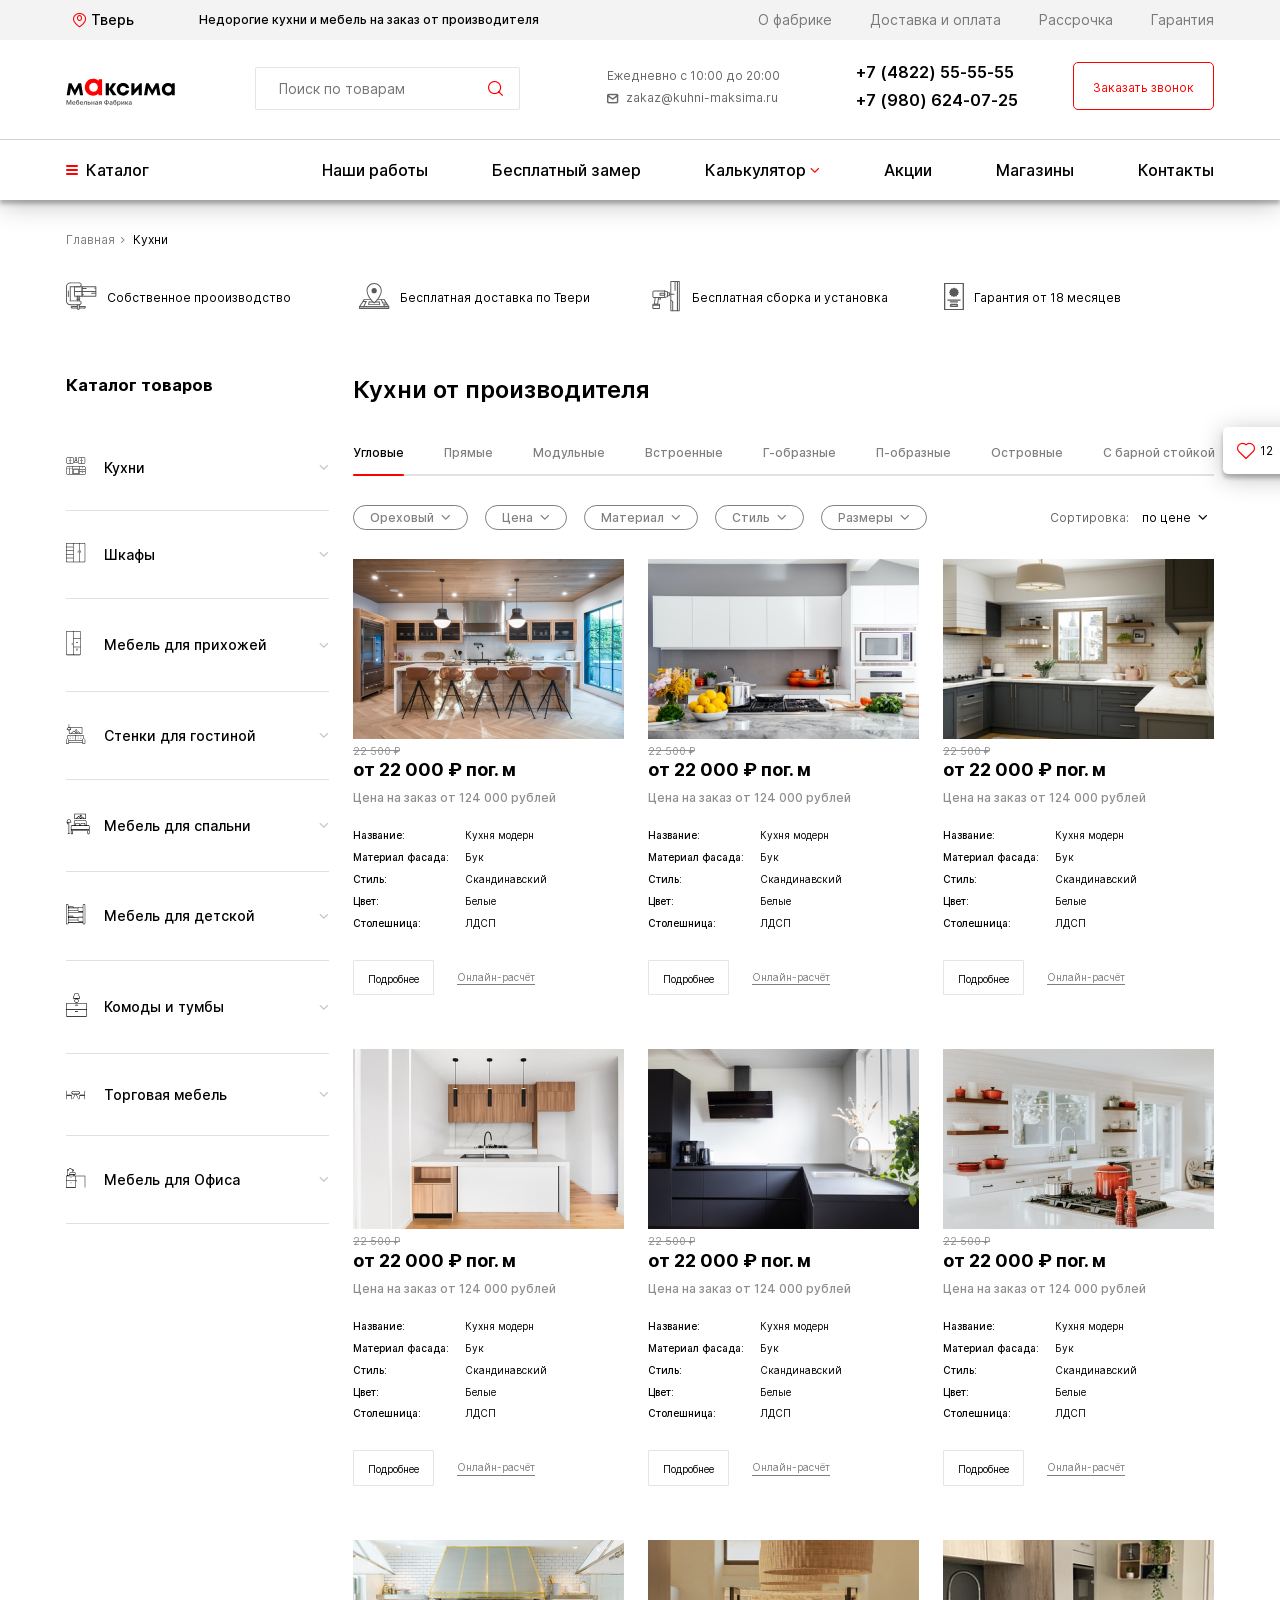
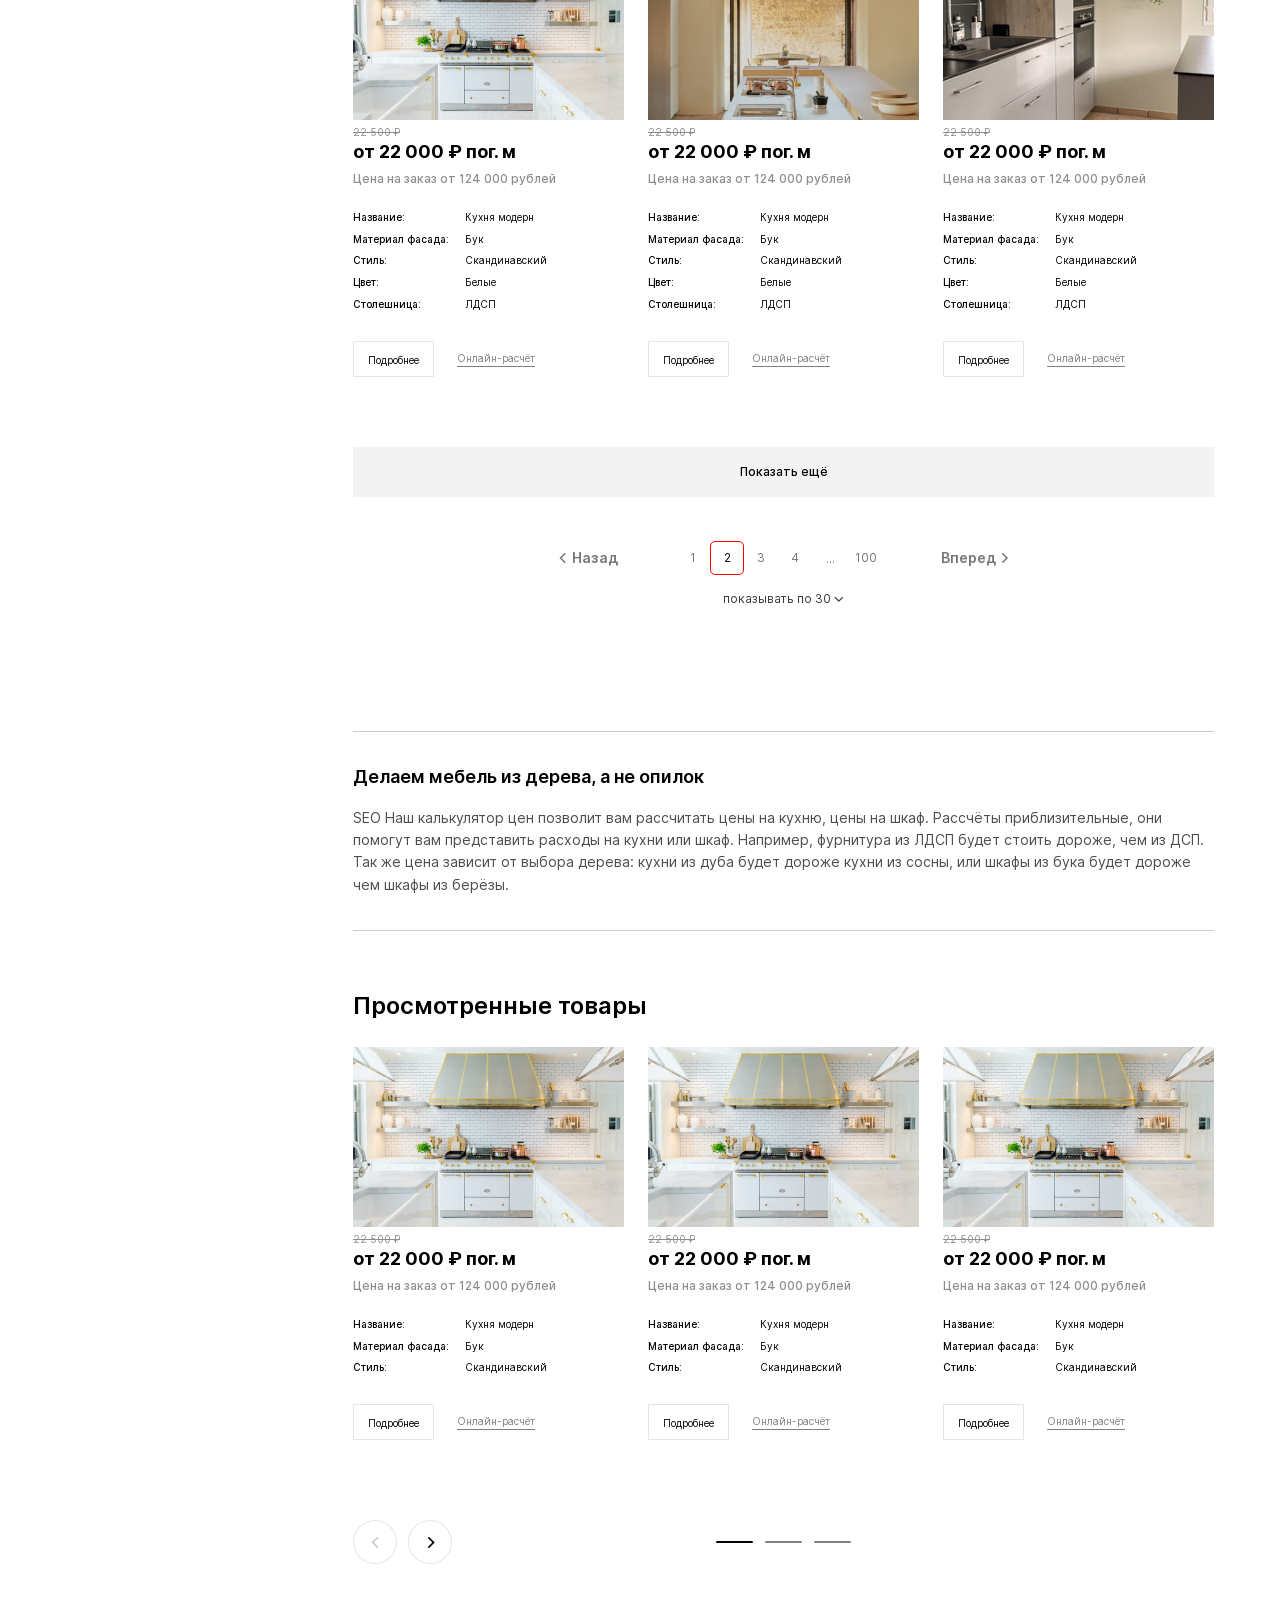
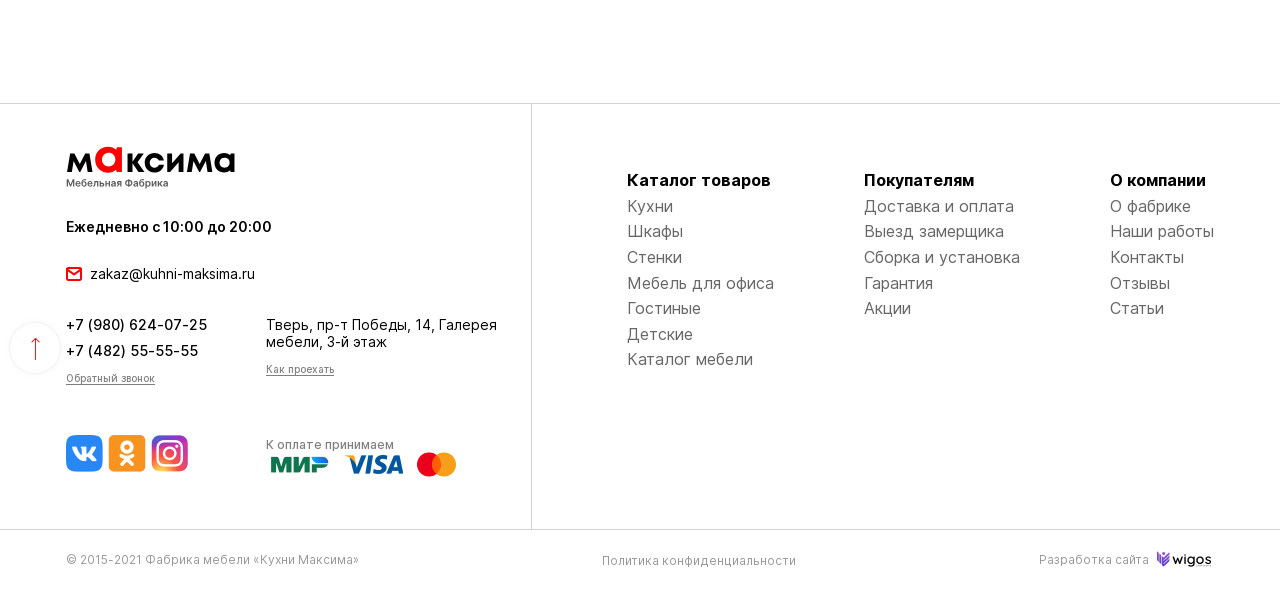
==== commit 95f81d17: "2" ====
--- a/home_2.html
+++ b/home_2.html
@@ -48,7 +48,9 @@
               <li><a href="tel:79806240725">+7 (980) 624-07-25</a></li>
             </ul>
           </div>
-          <div class="header__center-button"><a class="button-red-border" href="#"><span>Заказать звонок  </span></a></div>
+          <div class="header__center-button">
+            <button class="button-red-border" type="button"><span>Заказать звонок  </span></button>
+          </div>
         </div>
       </div>
       <nav class="header__nav">
@@ -85,16 +87,32 @@
     <div class="advantages">
       <div class="container">
         <div class="advantages__items">
-          <div class="advantages__item"><i class="icon-clamp"></i>
+          <div class="advantages__item">
+            <div class="image"><svg width="31" height="31" viewBox="0 0 31 31" xmlns="http://www.w3.org/2000/svg" version="1.1" preserveAspectRatio="xMinYMin">
+<use xlink:href="#img-clamp"></use>
+</svg>
+            </div>
             <p>Собственное прооизводство</p>
           </div>
-          <div class="advantages__item"><i class="icon-wood"></i>
+          <div class="advantages__item">
+            <div class="image"><svg width="31" height="31" viewBox="0 0 31 31" xmlns="http://www.w3.org/2000/svg" version="1.1" preserveAspectRatio="xMinYMin">
+<use xlink:href="#img-wood"></use>
+</svg>
+            </div>
             <p>Бесплатная доставка по Твери</p>
           </div>
-          <div class="advantages__item"><i class="icon-drill"></i>
+          <div class="advantages__item">
+            <div class="image"><svg width="31" height="31" viewBox="0 0 31 31" xmlns="http://www.w3.org/2000/svg" version="1.1" preserveAspectRatio="xMinYMin">
+<use xlink:href="#img-drill"></use>
+</svg>
+            </div>
             <p>Бесплатная сборка и установка</p>
           </div>
-          <div class="advantages__item"><i class="icon-garant"></i>
+          <div class="advantages__item">
+            <div class="image"><svg width="20" height="27" viewBox="0 0 20 27" xmlns="http://www.w3.org/2000/svg" version="1.1" preserveAspectRatio="xMinYMin">
+<use xlink:href="#img-garant"></use>
+</svg>
+            </div>
             <p>Гарантия от 18 месяцев</p>
           </div>
         </div>
@@ -107,7 +125,10 @@
           <div class="aside__item">
             <button class="aside__item-header" type="button">
               <div class="text">
-                <div class="image"><img src="./img/icons/kitchens.svg" alt="image"></div><b>Кухни</b>
+                <div class="image"><svg width="20" height="18" viewBox="0 0 20 18" xmlns="http://www.w3.org/2000/svg" version="1.1" preserveAspectRatio="xMinYMin">
+<use xlink:href="#img-kitchens"></use>
+</svg>
+                </div><b>Кухни</b>
               </div><i class="icon-arrow-bottom"></i>
             </button>
             <div class="aside__item-content">
@@ -209,7 +230,10 @@
           <div class="aside__item">
             <button class="aside__item-header" type="button">
               <div class="text">
-                <div class="image"><img src="./img/icons/wardrobe.svg" alt="image"></div><b>Шкафы</b>
+                <div class="image"><svg width="20" height="20" viewBox="0 0 20 20" xmlns="http://www.w3.org/2000/svg" version="1.1" preserveAspectRatio="xMinYMin">
+<use xlink:href="#img-wardrobe"></use>
+</svg>
+                </div><b>Шкафы</b>
               </div><i class="icon-arrow-bottom"></i>
             </button>
             <div class="aside__item-content">
@@ -233,7 +257,10 @@
           <div class="aside__item">
             <button class="aside__item-header" type="button">
               <div class="text">
-                <div class="image"><img src="./img/icons/furniture.svg" alt="image"></div><b>Мебель для прихожей</b>
+                <div class="image"><svg width="15" height="25" viewBox="0 0 15 25" xmlns="http://www.w3.org/2000/svg" version="1.1" preserveAspectRatio="xMinYMin">
+<use xlink:href="#img-furniture"></use>
+</svg>
+                </div><b>Мебель для прихожей</b>
               </div><i class="icon-arrow-bottom"></i>
             </button>
             <div class="aside__item-content"></div>
@@ -241,7 +268,10 @@
           <div class="aside__item">
             <button class="aside__item-header" type="button">
               <div class="text">
-                <div class="image"><img src="./img/icons/walls.svg" alt="image"></div><b>Стенки для гостиной</b>
+                <div class="image"><svg width="20" height="20" viewBox="0 0 20 20" xmlns="http://www.w3.org/2000/svg" version="1.1" preserveAspectRatio="xMinYMin">
+<use xlink:href="#img-walls"></use>
+</svg>
+                </div><b>Стенки для гостиной</b>
               </div><i class="icon-arrow-bottom"></i>
             </button>
             <div class="aside__item-content"></div>
@@ -249,7 +279,10 @@
           <div class="aside__item">
             <button class="aside__item-header" type="button">
               <div class="text">
-                <div class="image"><img src="./img/icons/double-bed.svg" alt="image"></div><b>Мебель для спальни</b>
+                <div class="image"><svg width="24" height="24" viewBox="0 0 24 24" xmlns="http://www.w3.org/2000/svg" version="1.1" preserveAspectRatio="xMinYMin">
+<use xlink:href="#img-double-bed"></use>
+</svg>
+                </div><b>Мебель для спальни</b>
               </div><i class="icon-arrow-bottom"></i>
             </button>
             <div class="aside__item-content"></div>
@@ -257,7 +290,10 @@
           <div class="aside__item">
             <button class="aside__item-header" type="button">
               <div class="text">
-                <div class="image"><img src="./img/icons/furniture-double.svg" alt="image"></div><b>Мебель для детской</b>
+                <div class="image"><svg width="20" height="21" viewBox="0 0 20 21" xmlns="http://www.w3.org/2000/svg" version="1.1" preserveAspectRatio="xMinYMin">
+<use xlink:href="#img-furniture-double"></use>
+</svg>
+                </div><b>Мебель для детской</b>
               </div><i class="icon-arrow-bottom"></i>
             </button>
             <div class="aside__item-content"></div>
@@ -265,7 +301,10 @@
           <div class="aside__item">
             <button class="aside__item-header" type="button">
               <div class="text">
-                <div class="image"><img src="./img/icons/bedside-table.svg" alt="image"></div><b>Комоды и тумбы</b>
+                <div class="image"><svg width="23" height="25" viewBox="0 0 23 25" xmlns="http://www.w3.org/2000/svg" version="1.1" preserveAspectRatio="xMinYMin">
+<use xlink:href="#img-bedside-table"></use>
+</svg>
+                </div><b>Комоды и тумбы</b>
               </div><i class="icon-arrow-bottom"></i>
             </button>
             <div class="aside__item-content"></div>
@@ -273,7 +312,10 @@
           <div class="aside__item">
             <button class="aside__item-header" type="button">
               <div class="text">
-                <div class="image"><img src="./img/icons/commercial-furniture.svg" alt="image"></div><b>Торговая мебель</b>
+                <div class="image"><svg width="20" height="10" viewBox="0 0 20 10" xmlns="http://www.w3.org/2000/svg" version="1.1" preserveAspectRatio="xMinYMin">
+<use xlink:href="#img-commercial-furniture"></use>
+</svg>
+                </div><b>Торговая мебель</b>
               </div><i class="icon-arrow-bottom"></i>
             </button>
             <div class="aside__item-content"></div>
@@ -281,7 +323,10 @@
           <div class="aside__item">
             <button class="aside__item-header" type="button">
               <div class="text">
-                <div class="image"><img src="./img/icons/office-furniture.svg" alt="image"></div><b>Мебель для Офиса</b>
+                <div class="image"><svg width="20" height="20" viewBox="0 0 20 20" xmlns="http://www.w3.org/2000/svg" version="1.1" preserveAspectRatio="xMinYMin">
+<use xlink:href="#img-office-furniture"></use>
+</svg>
+                </div><b>Мебель для Офиса</b>
               </div><i class="icon-arrow-bottom"></i>
             </button>
             <div class="aside__item-content"></div>
@@ -308,7 +353,8 @@
             </div>
             <div class="filter_wrap">
               <ul>
-                <li class="filter_dropmenu_target"><a href="#">Ореховый<i class="icon-arrow-bottom"></i></a>
+                <li class="filter_dropmenu_target">
+                  <button class="link" type="button">Ореховый<i class="icon-arrow-bottom"></i></button>
                   <ul class="filter_dropmenu">
                     <li><a href="#">Современный</a></li>
                     <li><a href="#">Модерн</a></li>
@@ -322,7 +368,8 @@
                     <li><a href="#">Прованс</a></li>
                   </ul>
                 </li>
-                <li class="filter_dropmenu_target"><a href="#">Цена<i class="icon-arrow-bottom"></i></a>
+                <li class="filter_dropmenu_target">
+                  <button class="link" type="button">Цена<i class="icon-arrow-bottom"></i></button>
                   <ul class="filter_dropmenu">
                     <li><a href="#">Современный</a></li>
                     <li><a href="#">Модерн</a></li>
@@ -336,7 +383,8 @@
                     <li><a href="#">Прованс</a></li>
                   </ul>
                 </li>
-                <li class="filter_dropmenu_target"><a href="#">Материал<i class="icon-arrow-bottom"></i></a>
+                <li class="filter_dropmenu_target">
+                  <button class="link" type="button">Материал<i class="icon-arrow-bottom"></i></button>
                   <ul class="filter_dropmenu">
                     <li><a href="#">Современный</a></li>
                     <li><a href="#">Модерн</a></li>
@@ -350,7 +398,8 @@
                     <li><a href="#">Прованс</a></li>
                   </ul>
                 </li>
-                <li class="filter_dropmenu_target"><a href="#">Стиль<i class="icon-arrow-bottom"></i></a>
+                <li class="filter_dropmenu_target">
+                  <button class="link" type="button">Стиль<i class="icon-arrow-bottom"></i></button>
                   <ul class="filter_dropmenu">
                     <li><a href="#">Современный</a></li>
                     <li><a href="#">Модерн</a></li>
@@ -364,7 +413,8 @@
                     <li><a href="#">Прованс</a></li>
                   </ul>
                 </li>
-                <li class="filter_dropmenu_target"><a href="#">Размеры<i class="icon-arrow-bottom"></i></a>
+                <li class="filter_dropmenu_target">
+                  <button class="link" type="button">Размеры<i class="icon-arrow-bottom"></i></button>
                   <ul class="filter_dropmenu">
                     <li><a href="#">Современный</a></li>
                     <li><a href="#">Модерн</a></li>
@@ -1250,7 +1300,49 @@
           </div>
         </div>
       </div>
-    </div>
+    </div><svg display="none">
+<defs>
+<g id="img-clamp">
+<g xmlns="http://www.w3.org/2000/svg" clip-path="url(#clip0)"><path fill="#595959" d="M0.47376 6.16072C0.211784 6.16072 0 5.94893 0 5.68696C0 3.33557 1.91272 1.42285 4.2641 1.42285C4.52608 1.42285 4.73786 1.63464 4.73786 1.89661C4.73786 2.15859 4.52608 2.37046 4.2641 2.37046C2.43578 2.37046 0.947608 3.85863 0.947608 5.68696C0.947608 5.94893 0.735825 6.16072 0.47376 6.16072Z"/><path fill="#595959" d="M13.2671 6.16017H4.26417C4.00219 6.16017 3.79041 5.94838 3.79041 5.68641C3.79041 5.42443 4.00219 5.21265 4.26417 5.21265H13.2671C13.5291 5.21265 13.7409 5.42443 13.7409 5.68641C13.7409 5.94838 13.5291 6.16017 13.2671 6.16017Z"/><path fill="#595959" d="M13.2671 2.37037H4.26417C4.00219 2.37037 3.79041 2.15859 3.79041 1.89661C3.79041 1.63464 4.00219 1.42285 4.26417 1.42285H13.2671C13.5291 1.42285 13.7409 1.63464 13.7409 1.89661C13.7409 2.15859 13.5291 2.37037 13.2671 2.37037Z"/><path fill="#595959" d="M13.2642 6.16018C13.0022 6.16018 12.7904 5.9484 12.7904 5.68642C12.7904 5.42445 13.0022 5.21266 13.2642 5.21266C14.0478 5.21266 14.6855 4.57491 14.6855 3.79174C14.6855 3.00812 14.0478 2.37037 13.2642 2.37037C13.0022 2.37037 12.7904 2.15859 12.7904 1.89661C12.7904 1.63464 13.0022 1.42285 13.2642 1.42285C14.5704 1.42285 15.6331 2.48559 15.6331 3.79183C15.6331 5.09807 14.5704 6.16018 13.2642 6.16018Z"/><path fill="#595959" d="M4.2641 24.1575C1.91272 24.1575 0 22.2448 0 19.8934C0 19.6315 0.211784 19.4197 0.47376 19.4197C0.735736 19.4197 0.94752 19.6315 0.94752 19.8934C0.94752 21.7218 2.43569 23.2099 4.26402 23.2099C4.52599 23.2099 4.73778 23.4217 4.73778 23.6837C4.73778 23.9457 4.52608 24.1575 4.2641 24.1575Z"/><path fill="#595959" d="M13.2671 20.3679H4.26417C4.00219 20.3679 3.79041 20.1561 3.79041 19.8942C3.79041 19.6322 4.00219 19.4204 4.26417 19.4204H13.2671C13.5291 19.4204 13.7409 19.6322 13.7409 19.8942C13.7409 20.1561 13.5291 20.3679 13.2671 20.3679Z"/><path fill="#595959" d="M13.2671 24.1577H4.26417C4.00219 24.1577 3.79041 23.9459 3.79041 23.684C3.79041 23.422 4.00219 23.2102 4.26417 23.2102H13.2671C13.5291 23.2102 13.7409 23.422 13.7409 23.684C13.7409 23.9459 13.5291 24.1577 13.2671 24.1577Z"/><path fill="#595959" d="M13.2642 24.1577C13.0022 24.1577 12.7904 23.946 12.7904 23.684C12.7904 23.422 13.0022 23.2102 13.2642 23.2102C14.0478 23.2102 14.6855 22.5725 14.6855 21.7893C14.6855 21.0057 14.0478 20.3679 13.2642 20.3679C13.0022 20.3679 12.7904 20.1561 12.7904 19.8942C12.7904 19.6322 13.0022 19.4204 13.2642 19.4204C14.5704 19.4204 15.6331 20.4831 15.6331 21.7894C15.6331 23.0956 14.5704 24.1577 13.2642 24.1577Z"/><path fill="#595959" d="M0.47376 20.3672C0.211784 20.3672 0 20.1554 0 19.8935V5.68689C0 5.42492 0.211784 5.21313 0.47376 5.21313C0.735736 5.21313 0.94752 5.42492 0.94752 5.68689V19.8935C0.947609 20.1554 0.735825 20.3672 0.47376 20.3672Z"/><path fill="#595959" d="M4.26417 20.3677C4.00219 20.3677 3.79041 20.1559 3.79041 19.894V5.68641C3.79041 5.42443 4.00219 5.21265 4.26417 5.21265C4.52614 5.21265 4.73793 5.42443 4.73793 5.68641V19.894C4.73793 20.1559 4.52614 20.3677 4.26417 20.3677Z"/><path fill="#595959" d="M2.36707 16.1041C2.10509 16.1041 1.89331 15.8923 1.89331 15.6303V9.95008C1.89331 9.6881 2.10509 9.47632 2.36707 9.47632C2.62905 9.47632 2.84083 9.6881 2.84083 9.95008V15.6303C2.84092 15.8923 2.62914 16.1041 2.36707 16.1041Z"/><path fill="#595959" d="M13.2671 20.3679C13.0051 20.3679 12.7933 20.1561 12.7933 19.8941V15.1691C12.7933 14.9071 13.0051 14.6953 13.2671 14.6953C13.5291 14.6953 13.7409 14.9071 13.7409 15.1691V19.8941C13.7409 20.1561 13.5291 20.3679 13.2671 20.3679Z"/><path fill="#595959" d="M11.3709 20.3679C11.1089 20.3679 10.8971 20.1561 10.8971 19.8941V15.1691C10.8971 14.9071 11.1089 14.6953 11.3709 14.6953C11.6328 14.6953 11.8446 14.9071 11.8446 15.1691V19.8941C11.8446 20.1561 11.6328 20.3679 11.3709 20.3679Z"/><path fill="#595959" d="M13.2661 15.6431H11.3718C11.1099 15.6431 10.8981 15.4313 10.8981 15.1693C10.8981 14.9073 11.1099 14.6956 11.3718 14.6956H13.2661C13.528 14.6956 13.7398 14.9073 13.7398 15.1693C13.7398 15.4313 13.5281 15.6431 13.2661 15.6431Z"/><path fill="#595959" d="M13.74 18.9502H10.8972C10.6352 18.9502 10.4235 18.7384 10.4235 18.4764C10.4235 18.2145 10.6352 18.0027 10.8972 18.0027H13.74C14.0019 18.0027 14.2137 18.2145 14.2137 18.4764C14.2137 18.7384 14.0019 18.9502 13.74 18.9502Z"/><path fill="#595959" d="M13.74 17.5293H10.8972C10.6352 17.5293 10.4235 17.3175 10.4235 17.0555C10.4235 16.7936 10.6352 16.5818 10.8972 16.5818H13.74C14.0019 16.5818 14.2137 16.7936 14.2137 17.0555C14.2137 17.3175 14.0019 17.5293 13.74 17.5293Z"/><path fill="#595959" d="M13.2671 27.9546C13.0051 27.9546 12.7933 27.7429 12.7933 27.4809V23.684C12.7933 23.422 13.0051 23.2102 13.2671 23.2102C13.5291 23.2102 13.7409 23.422 13.7409 23.684V27.4809C13.7409 27.7429 13.5291 27.9546 13.2671 27.9546Z"/><path fill="#595959" d="M11.3709 27.9546C11.1089 27.9546 10.8971 27.7429 10.8971 27.4809V23.684C10.8971 23.422 11.1089 23.2102 11.3709 23.2102C11.6328 23.2102 11.8446 23.422 11.8446 23.684V27.4809C11.8446 27.7429 11.6328 27.9546 11.3709 27.9546Z"/><path fill="#595959" d="M12.3185 28.8998C11.5348 28.8998 10.8971 28.2625 10.8971 27.4794C10.8971 27.2174 11.1089 27.0056 11.3709 27.0056C11.6328 27.0056 11.8446 27.2174 11.8446 27.4794C11.8446 27.7405 12.0568 27.9522 12.3184 27.9522C12.5795 27.9522 12.7912 27.7405 12.7912 27.4794C12.7912 27.2174 13.003 27.0056 13.265 27.0056C13.527 27.0056 13.7388 27.2174 13.7388 27.4794C13.7389 28.2625 13.1016 28.8998 12.3185 28.8998Z"/><path fill="#595959" d="M11.3709 26.0576H5.92322C5.66125 26.0576 5.44946 25.8458 5.44946 25.5839C5.44946 25.3219 5.66125 25.1101 5.92322 25.1101H11.3709C11.6329 25.1101 11.8446 25.3219 11.8446 25.5839C11.8446 25.8458 11.6329 26.0576 11.3709 26.0576Z"/><path fill="#595959" d="M11.3709 27.4783H5.92322C5.66125 27.4783 5.44946 27.2665 5.44946 27.0045C5.44946 26.7425 5.66125 26.5308 5.92322 26.5308H11.3709C11.6329 26.5308 11.8446 26.7425 11.8446 27.0045C11.8446 27.2665 11.6329 27.4783 11.3709 27.4783Z"/><path fill="#595959" d="M5.92334 27.4783C5.26995 27.4783 4.73889 26.9472 4.73889 26.2944C4.73889 25.6415 5.27004 25.1104 5.92334 25.1104C6.18531 25.1104 6.3971 25.3221 6.3971 25.5841C6.3971 25.8461 6.18531 26.0579 5.92334 26.0579C5.79301 26.0579 5.68641 26.164 5.68641 26.2943C5.68641 26.4245 5.79301 26.5307 5.92334 26.5307C6.18531 26.5307 6.3971 26.7424 6.3971 27.0044C6.3971 27.2664 6.1854 27.4783 5.92334 27.4783Z"/><path fill="#595959" d="M18.7128 26.0576H13.2651C13.0032 26.0576 12.7914 25.8458 12.7914 25.5839C12.7914 25.3219 13.0032 25.1101 13.2651 25.1101H18.7128C18.9748 25.1101 19.1866 25.3219 19.1866 25.5839C19.1866 25.8458 18.9749 26.0576 18.7128 26.0576Z"/><path fill="#595959" d="M18.7128 27.4783H13.2651C13.0032 27.4783 12.7914 27.2665 12.7914 27.0045C12.7914 26.7425 13.0032 26.5308 13.2651 26.5308H18.7128C18.9748 26.5308 19.1866 26.7425 19.1866 27.0045C19.1866 27.2665 18.9749 27.4783 18.7128 27.4783Z"/><path fill="#595959" d="M18.7128 27.4784C18.4508 27.4784 18.239 27.2666 18.239 27.0047C18.239 26.7427 18.4508 26.5309 18.7128 26.5309C18.8431 26.5309 18.9497 26.4247 18.9497 26.2945C18.9497 26.1643 18.8431 26.0581 18.7128 26.0581C18.4508 26.0581 18.239 25.8463 18.239 25.5844C18.239 25.3224 18.4508 25.1106 18.7128 25.1106C19.3662 25.1106 19.8972 25.6417 19.8972 26.2946C19.8973 26.9474 19.3662 27.4784 18.7128 27.4784Z"/><path fill="#595959" d="M16.1079 15.6336H8.52723C8.26525 15.6336 8.05347 15.4218 8.05347 15.1598V10.4196C8.05347 10.1576 8.26525 9.9458 8.52723 9.9458H16.1078C16.3698 9.9458 16.5816 10.1576 16.5816 10.4196V15.1598C16.5817 15.4218 16.3699 15.6336 16.1079 15.6336ZM9.00108 14.686H15.6342V10.8933H9.00108V14.686Z"/><path fill="#595959" d="M29.8487 15.6336H16.1079C15.8459 15.6336 15.6342 15.4218 15.6342 15.1598V10.4196C15.6342 10.1576 15.8459 9.9458 16.1079 9.9458H29.8487C30.1107 9.9458 30.3225 10.1576 30.3225 10.4196V15.1598C30.3225 15.4218 30.1107 15.6336 29.8487 15.6336ZM16.5817 14.686H29.375V10.8933H16.5817V14.686Z"/><path fill="#595959" d="M16.1079 10.9009H8.52723C8.26525 10.9009 8.05347 10.6891 8.05347 10.4272V5.68689C8.05347 5.42492 8.26525 5.21313 8.52723 5.21313H16.1078C16.3698 5.21313 16.5816 5.42492 16.5816 5.68689V10.4272C16.5817 10.6891 16.3699 10.9009 16.1079 10.9009ZM9.00108 9.9534H15.6342V6.16065H9.00108V9.9534Z"/><path fill="#595959" d="M29.8487 10.9009H16.1079C15.8459 10.9009 15.6342 10.6891 15.6342 10.4272V5.68689C15.6342 5.42492 15.8459 5.21313 16.1079 5.21313H29.8487C30.1107 5.21313 30.3225 5.42492 30.3225 5.68689V10.4272C30.3225 10.6891 30.1107 10.9009 29.8487 10.9009ZM16.5817 9.9534H29.375V6.16065H16.5817V9.9534Z"/><path fill="#595959" d="M20.373 8.05299H16.1079C15.8459 8.05299 15.6342 7.8412 15.6342 7.57923C15.6342 7.31725 15.8459 7.10547 16.1079 7.10547H20.373C20.635 7.10547 20.8468 7.31725 20.8468 7.57923C20.8468 7.8412 20.6351 8.05299 20.373 8.05299Z"/><path fill="#595959" d="M29.8487 12.791H25.5846C25.3226 12.791 25.1108 12.5792 25.1108 12.3173C25.1108 12.0553 25.3226 11.8435 25.5846 11.8435H29.8487C30.1107 11.8435 30.3225 12.0553 30.3225 12.3173C30.3225 12.5792 30.1107 12.791 29.8487 12.791Z"/><path fill="#595959" d="M29.8487 7.57984H28.4274C28.1654 7.57984 27.9536 7.36806 27.9536 7.10608C27.9536 6.84411 28.1654 6.63232 28.4274 6.63232H29.8487C30.1107 6.63232 30.3225 6.84411 30.3225 7.10608C30.3225 7.36806 30.1107 7.57984 29.8487 7.57984Z"/><path fill="#595959" d="M17.5293 14.2124H16.1079C15.8459 14.2124 15.6342 14.0006 15.6342 13.7387C15.6342 13.4767 15.8459 13.2649 16.1079 13.2649H17.5293C17.7913 13.2649 18.003 13.4767 18.003 13.7387C18.003 14.0006 17.7913 14.2124 17.5293 14.2124Z"/></g><defs xmlns="http://www.w3.org/2000/svg"><clipPath id="clip0"><path fill="white" d="M0 0H30.323V30.323H0z"/></clipPath></defs>
+</g>
+<g id="img-wood">
+<g xmlns="http://www.w3.org/2000/svg" clip-path="url(#clip0)"><path fill="#595959" d="M29.8488 26.1792H0.473894C0.299066 26.1792 0.138452 26.0835 0.0560122 25.9302C-0.026427 25.7769 -0.0169513 25.5905 0.0797017 25.4462L4.81759 18.3707C4.96257 18.1542 5.25632 18.0952 5.47474 18.24C5.69268 18.3848 5.75143 18.6773 5.60598 18.8943L1.35893 25.2358H28.9638L24.7167 18.8938C24.5713 18.6768 24.63 18.3844 24.848 18.2395C25.0659 18.0947 25.3597 18.1537 25.5051 18.3702L30.243 25.4457C30.3397 25.5906 30.3491 25.7764 30.2667 25.9297C30.1843 26.083 30.0236 26.1792 29.8488 26.1792Z"/><path fill="#595959" d="M29.8488 28.0661H0.473911C0.211906 28.0661 0.00012207 27.8552 0.00012207 27.5943V25.7075C0.00012207 25.4467 0.211906 25.2358 0.473911 25.2358H29.8488C30.1108 25.2358 30.3226 25.4467 30.3226 25.7075V27.5943C30.3226 27.8552 30.1108 28.0661 29.8488 28.0661ZM0.9477 27.1226H29.375V26.1792H0.9477V27.1226Z"/><path fill="#595959" d="M4.66645 26.1794C4.59822 26.1794 4.52905 26.1648 4.46272 26.1332C4.22677 26.0214 4.12633 25.7398 4.23909 25.5044L6.72317 20.3157C6.83498 20.0813 7.11594 19.9803 7.35473 20.0931C7.59067 20.2049 7.69112 20.4865 7.57836 20.7219L5.09428 25.9106C5.01326 26.0804 4.84365 26.1794 4.66645 26.1794Z"/><path fill="#595959" d="M9.5394 23.8208C9.49581 23.8208 9.45175 23.8146 9.40863 23.8024C9.15705 23.7307 9.0116 23.4694 9.08361 23.2194L9.76303 20.8608C9.83457 20.6099 10.0999 20.466 10.3486 20.5373C10.6002 20.609 10.7457 20.8703 10.6736 21.1203L9.99423 23.4788C9.93501 23.6863 9.74502 23.8208 9.5394 23.8208Z"/><path fill="#595959" d="M25.6563 26.1793C25.4791 26.1793 25.3095 26.0802 25.2285 25.9109L24.3245 24.0231C24.2117 23.7877 24.3122 23.5061 24.5481 23.3943C24.7864 23.2816 25.0674 23.3826 25.1797 23.617L26.0837 25.5047C26.1964 25.7401 26.096 26.0217 25.86 26.1335C25.7937 26.1647 25.7245 26.1793 25.6563 26.1793Z"/><path fill="#595959" d="M23.8483 22.4033C23.6711 22.4033 23.5015 22.3043 23.4204 22.1349L21.8408 18.8354C21.7281 18.6 21.8285 18.3184 22.0645 18.2066C22.3028 18.0939 22.5842 18.1948 22.696 18.4292L24.2756 21.7288C24.3884 21.9642 24.288 22.2458 24.052 22.3576C23.9857 22.3887 23.9165 22.4033 23.8483 22.4033Z"/><path fill="#595959" d="M20.7833 23.8208C20.5772 23.8208 20.3881 23.6864 20.3284 23.4788L19.649 21.1203C19.577 20.8703 19.722 20.609 19.974 20.5373C20.2237 20.4661 20.4876 20.6095 20.5596 20.8609L21.2391 23.2194C21.3111 23.4694 21.1661 23.7307 20.914 23.8024C20.8709 23.8147 20.8269 23.8208 20.7833 23.8208Z"/><path fill="#595959" d="M7.15156 20.9905H3.94828C3.68627 20.9905 3.47449 20.7797 3.47449 20.5188C3.47449 20.258 3.68627 20.0471 3.94828 20.0471H7.15156C7.41357 20.0471 7.62535 20.258 7.62535 20.5188C7.62535 20.7797 7.41309 20.9905 7.15156 20.9905Z"/><path fill="#595959" d="M28.5853 24.2925H24.7528C24.4908 24.2925 24.279 24.0817 24.279 23.8208C24.279 23.56 24.4908 23.3491 24.7528 23.3491H28.5853C28.8473 23.3491 29.059 23.56 29.059 23.8208C29.059 24.0817 28.8473 24.2925 28.5853 24.2925Z"/><path fill="#595959" d="M27.3222 22.4058H23.8493C23.5873 22.4058 23.3755 22.195 23.3755 21.9341C23.3755 21.6733 23.5873 21.4624 23.8493 21.4624H27.3222C27.5842 21.4624 27.7959 21.6733 27.7959 21.9341C27.7959 22.195 27.5842 22.4058 27.3222 22.4058Z"/><path fill="#595959" d="M14.2139 21.4622H10.2179C9.95592 21.4622 9.74414 21.2514 9.74414 20.9905C9.74414 20.7296 9.95592 20.5188 10.2179 20.5188H14.2139C14.4759 20.5188 14.6877 20.7296 14.6877 20.9905C14.6877 21.2514 14.4759 21.4622 14.2139 21.4622Z"/><path fill="#595959" d="M20.1049 21.4622H16.153C15.891 21.4622 15.6793 21.2514 15.6793 20.9905C15.6793 20.7296 15.891 20.5188 16.153 20.5188H20.1049C20.3669 20.5188 20.5787 20.7296 20.5787 20.9905C20.5787 21.2514 20.3665 21.4622 20.1049 21.4622Z"/><path fill="#595959" d="M20.7839 23.8208H9.53897C9.27697 23.8208 9.06519 23.61 9.06519 23.3491C9.06519 23.0883 9.27697 22.8774 9.53897 22.8774H20.7839C21.0459 22.8774 21.2577 23.0883 21.2577 23.3491C21.2577 23.61 21.0459 23.8208 20.7839 23.8208Z"/><path fill="#595959" d="M15.1614 22.4057C15.05 22.4057 14.9382 22.3666 14.8491 22.2888C14.5526 22.0298 7.58075 15.8769 7.58075 9.66979C7.58075 5.50843 10.9816 2.12256 15.1614 2.12256C19.3411 2.12256 22.742 5.50843 22.742 9.66979C22.742 15.8769 15.7702 22.0298 15.4736 22.2888C15.3845 22.3666 15.2727 22.4057 15.1614 22.4057ZM15.1614 3.06596C11.5037 3.06596 8.52833 6.02825 8.52833 9.66979C8.52833 14.733 13.8082 20.0208 15.1614 21.293C16.5145 20.0213 21.7944 14.733 21.7944 9.66979C21.7944 6.02825 18.819 3.06596 15.1614 3.06596Z"/><path fill="#595959" d="M12.0472 19.1038H5.21183C4.94982 19.1038 4.73804 18.893 4.73804 18.6321C4.73804 18.3713 4.94982 18.1604 5.21183 18.1604H12.0472C12.3092 18.1604 12.521 18.3713 12.521 18.6321C12.521 18.893 12.3087 19.1038 12.0472 19.1038Z"/><path fill="#595959" d="M25.1109 19.1038H18.2751C18.0131 19.1038 17.8013 18.893 17.8013 18.6321C17.8013 18.3713 18.0131 18.1604 18.2751 18.1604H25.1109C25.373 18.1604 25.5847 18.3713 25.5847 18.6321C25.5847 18.893 25.373 19.1038 25.1109 19.1038Z"/><circle cx="15.161" cy="9.685" r="2.605" fill="#595959"/></g><defs xmlns="http://www.w3.org/2000/svg"><clipPath id="clip0"><path fill="white" d="M0 0H30.323V30.189H0z"/></clipPath></defs>
+</g>
+<g id="img-drill">
+<g xmlns="http://www.w3.org/2000/svg" clip-path="url(#clip0)"><path fill="#595959" d="M13.6791 17.0574H3.30264C2.26207 17.0574 1.41583 16.2074 1.41583 15.1623V11.3715C1.41583 10.3263 2.26207 9.47632 3.30264 9.47632H13.6791C13.94 9.47632 14.1508 9.6881 14.1508 9.95011C14.1508 10.2121 13.94 10.4239 13.6791 10.4239H3.30264C2.78235 10.4239 2.35924 10.8489 2.35924 11.3715V15.1623C2.35924 15.6848 2.78235 16.1098 3.30264 16.1098H13.6791C13.94 16.1098 14.1508 16.3216 14.1508 16.5836C14.1508 16.8456 13.94 17.0574 13.6791 17.0574Z"/><path fill="#595959" d="M13.6791 17.0574C13.4182 17.0574 13.2074 16.8456 13.2074 16.5836V9.95011C13.2074 9.6881 13.4182 9.47632 13.6791 9.47632C13.94 9.47632 14.1508 9.6881 14.1508 9.95011V16.5836C14.1508 16.8456 13.94 17.0574 13.6791 17.0574Z"/><path fill="#595959" d="M13.6791 17.0573C13.4814 17.0573 13.2974 16.9318 13.2319 16.7332C13.1493 16.485 13.2828 16.2163 13.53 16.1339L16.3612 15.1858C16.6097 15.1025 16.8753 15.237 16.9579 15.4853C17.0404 15.7335 16.9069 16.0022 16.6597 16.0846L13.8286 17.0327C13.7786 17.0493 13.7281 17.0573 13.6791 17.0573Z"/><path fill="#595959" d="M16.5103 11.371C16.4612 11.371 16.4108 11.3629 16.3612 11.3463L13.5301 10.3983C13.2834 10.3159 13.1494 10.0477 13.232 9.79896C13.3145 9.55116 13.5787 9.41613 13.8287 9.49952L16.6598 10.4476C16.9065 10.53 17.0405 10.7982 16.9579 11.0469C16.8919 11.2454 16.7079 11.371 16.5103 11.371Z"/><path fill="#595959" d="M16.5103 16.1093C16.2495 16.1093 16.0386 15.8975 16.0386 15.6355V10.8971C16.0386 10.6351 16.2495 10.4233 16.5103 10.4233C16.7712 10.4233 16.982 10.6351 16.982 10.8971V15.6355C16.982 15.8975 16.7712 16.1093 16.5103 16.1093Z"/><path fill="#595959" d="M18.3962 15.1626H16.5103C16.2495 15.1626 16.0386 14.9508 16.0386 14.6888V11.8451C16.0386 11.5831 16.2495 11.3713 16.5103 11.3713H18.3962C18.6571 11.3713 18.8679 11.5831 18.8679 11.8451V14.6888C18.8679 14.9508 18.6571 15.1626 18.3962 15.1626ZM16.982 14.215H17.9245V12.3189H16.982V14.215Z"/><path fill="#595959" d="M23.1159 13.7408H18.3961C18.1352 13.7408 17.9244 13.529 17.9244 13.267C17.9244 13.005 18.1352 12.7932 18.3961 12.7932H23.1159C23.3768 12.7932 23.5876 13.005 23.5876 13.267C23.5876 13.529 23.3768 13.7408 23.1159 13.7408Z"/><path fill="#595959" d="M6.60261 23.6895H3.30259C3.16579 23.6895 3.03608 23.6298 2.94598 23.5261C2.85683 23.4223 2.81626 23.2845 2.8356 23.1485L3.77995 16.5164C3.81297 16.2833 4.01203 16.1099 4.24693 16.1099H7.54696C7.68375 16.1099 7.81347 16.1696 7.90357 16.2733C7.99272 16.3771 8.03328 16.515 8.01394 16.6509L7.0696 23.283C7.03658 23.5161 6.83752 23.6895 6.60261 23.6895ZM3.84646 22.742H6.19365L7.00309 17.0574H4.6559L3.84646 22.742Z"/><path fill="#595959" d="M8.48944 27.9541H1.88656C1.62571 27.9541 1.41486 27.7423 1.41486 27.4803V23.2157C1.41486 22.9537 1.62571 22.7419 1.88656 22.7419H8.48944C8.75029 22.7419 8.96114 22.9537 8.96114 23.2157V27.4803C8.96114 27.7423 8.75029 27.9541 8.48944 27.9541ZM2.35826 27.0065H8.01774V23.6895H2.35826V27.0065Z"/><path fill="#595959" d="M9.4338 18.4788C9.17295 18.4788 8.9621 18.267 8.9621 18.005V16.5837C8.9621 16.3216 9.17295 16.1099 9.4338 16.1099C9.69465 16.1099 9.9055 16.3216 9.9055 16.5837V18.005C9.9055 18.267 9.69465 18.4788 9.4338 18.4788Z"/><path fill="#595959" d="M9.43383 18.4788H7.37014C7.10929 18.4788 6.89844 18.267 6.89844 18.005C6.89844 17.743 7.10929 17.5312 7.37014 17.5312H9.43383C9.69469 17.5312 9.90554 17.743 9.90554 18.005C9.90554 18.267 9.69469 18.4788 9.43383 18.4788Z"/><path fill="#595959" d="M8.48944 25.1119H1.88656C1.62571 25.1119 1.41486 24.9001 1.41486 24.6381C1.41486 24.3761 1.62571 24.1643 1.88656 24.1643H8.48944C8.75029 24.1643 8.96114 24.3761 8.96114 24.6381C8.96114 24.9001 8.75029 25.1119 8.48944 25.1119Z"/><path fill="#595959" d="M13.6791 14.6889H8.96682C8.70597 14.6889 8.49512 14.4771 8.49512 14.2151V12.32C8.49512 12.058 8.70597 11.8462 8.96682 11.8462H13.6791C13.94 11.8462 14.1508 12.058 14.1508 12.32V14.2151C14.1508 14.4771 13.94 14.6889 13.6791 14.6889ZM9.43852 13.7413H13.2074V12.7938H9.43852V13.7413Z"/><path fill="#595959" d="M26.415 30.3225H19.8102C19.5494 30.3225 19.3385 30.1107 19.3385 29.8487V0.473789C19.3385 0.211784 19.5494 0 19.8102 0H26.415C26.6758 0 26.8867 0.211784 26.8867 0.473789V29.8487C26.8867 30.1107 26.6758 30.3225 26.415 30.3225ZM20.2819 29.3749H25.9433V0.947578H20.2819V29.3749Z"/><path fill="#595959" d="M28.3019 30.3225H26.4151C26.1542 30.3225 25.9434 30.1107 25.9434 29.8487V0.473789C25.9434 0.211784 26.1542 0 26.4151 0H28.3019C28.5627 0 28.7736 0.211784 28.7736 0.473789V29.8487C28.7736 30.1107 28.5627 30.3225 28.3019 30.3225ZM26.8868 29.3749H27.8302V0.947578H26.8868V29.3749Z"/><path fill="#595959" d="M24.0547 9.95194C23.7939 9.95194 23.583 9.74015 23.583 9.47815V0.473789C23.583 0.211784 23.7939 0 24.0547 0C24.3156 0 24.5264 0.211784 24.5264 0.473789V9.47815C24.5264 9.74015 24.3156 9.95194 24.0547 9.95194Z"/><path fill="#595959" d="M21.6952 30.3224C21.4344 30.3224 21.2235 30.1106 21.2235 29.8486V21.318C21.2235 21.056 21.4344 20.8442 21.6952 20.8442C21.9561 20.8442 22.1669 21.056 22.1669 21.318V29.8486C22.1669 30.1106 21.9561 30.3224 21.6952 30.3224Z"/><path fill="#595959" d="M21.6951 21.792C21.4343 21.792 21.2234 21.5802 21.2234 21.3182C21.2234 20.5345 20.5885 19.8968 19.8083 19.8968C19.5475 19.8968 19.3366 19.685 19.3366 19.423C19.3366 19.161 19.5475 18.9492 19.8083 18.9492C21.1088 18.9492 22.1668 20.0119 22.1668 21.3182C22.1668 21.5802 21.956 21.792 21.6951 21.792Z"/></g><defs xmlns="http://www.w3.org/2000/svg"><clipPath id="clip0"><path fill="white" d="M0 0H30.189V30.323H0z"/></clipPath></defs>
+</g>
+<g id="img-garant">
+<g xmlns="http://www.w3.org/2000/svg" clip-path="url(#clip0)"><path fill="#595959" d="M19.3027 27.2724H0.643562C0.287791 27.2724 0.000183105 26.986 0.000183105 26.6318V0.367839C0.000183105 0.0136361 0.287791 -0.272705 0.643562 -0.272705H19.3027C19.6585 -0.272705 19.9461 0.0136361 19.9461 0.367839V26.6318C19.9461 26.986 19.6585 27.2724 19.3027 27.2724ZM1.28706 25.9912H18.6594V1.00838H1.28706V25.9912Z"/><path fill="#595959" d="M16.0866 17.6598H3.86173C3.50596 17.6598 3.21835 17.3734 3.21835 17.0192C3.21835 16.665 3.50596 16.3787 3.86173 16.3787H16.0866C16.4424 16.3787 16.73 16.665 16.73 17.0192C16.73 17.3734 16.4424 17.6598 16.0866 17.6598Z"/><path fill="#595959" d="M13.5117 19.5814H6.43537C6.0796 19.5814 5.79199 19.295 5.79199 18.9408C5.79199 18.5866 6.0796 18.3003 6.43537 18.3003H13.5117C13.8675 18.3003 14.1551 18.5866 14.1551 18.9408C14.1551 19.295 13.8675 19.5814 13.5117 19.5814Z"/><path fill="#595959" d="M7.39919 24.067C6.51187 24.067 5.79068 23.3488 5.79068 22.4655C5.79068 21.5815 6.51199 20.8628 7.39919 20.8628C7.75496 20.8628 8.04257 21.1491 8.04257 21.5033C8.04257 21.8575 7.75496 22.1439 7.39919 22.1439C7.22221 22.1439 7.07744 22.2886 7.07744 22.4654C7.07744 22.6416 7.22221 22.7857 7.39919 22.7857C7.75496 22.7857 8.04257 23.0721 8.04257 23.4263C8.04257 23.7805 7.75508 24.067 7.39919 24.067Z"/><path fill="#595959" d="M12.548 24.0669C12.1922 24.0669 11.9046 23.7805 11.9046 23.4263C11.9046 23.0721 12.1922 22.7858 12.548 22.7858C12.7249 22.7858 12.8697 22.6416 12.8697 22.4654C12.8697 22.2892 12.7249 22.1451 12.548 22.1451C12.1922 22.1451 11.9046 21.8588 11.9046 21.5046C11.9046 21.1504 12.1922 20.864 12.548 20.864C13.4353 20.864 14.1565 21.5821 14.1565 22.4654C14.1565 23.3487 13.4351 24.0669 12.548 24.0669Z"/><path fill="#595959" d="M12.548 22.1451H7.39933C7.04356 22.1451 6.75595 21.8588 6.75595 21.5046C6.75595 21.1504 7.04356 20.864 7.39933 20.864H12.5479C12.9037 20.864 13.1913 21.1504 13.1913 21.5046C13.1913 21.8588 12.9038 22.1451 12.548 22.1451Z"/><path fill="#595959" d="M12.548 24.067H7.39933C7.04356 24.067 6.75595 23.7806 6.75595 23.4264C6.75595 23.0722 7.04356 22.7859 7.39933 22.7859H12.5479C12.9037 22.7859 13.1913 23.0722 13.1913 23.4264C13.1913 23.7806 12.9038 24.067 12.548 24.067Z"/><path fill="#595959" d="M9.97809 4.6106L11.0772 5.37728L12.4272 5.24253L12.981 6.43571L14.2201 6.969L14.0802 8.26898L14.8763 9.32741L14.0802 10.3858L14.2201 11.6858L12.981 12.2191L12.4272 13.4123L11.0772 13.2775L9.97809 14.0442L8.87895 13.2775L7.52898 13.4123L6.97518 12.2191L5.7361 11.6858L5.87603 10.3858L5.07986 9.32741L5.87603 8.26898L5.7361 6.969L6.97518 6.43571L7.52898 5.24253L8.87895 5.37728L9.97809 4.6106Z"/></g><defs xmlns="http://www.w3.org/2000/svg"><clipPath id="clip0"><path fill="white" d="M0 0H20V27H0z"/></clipPath></defs>
+</g>
+<g id="img-kitchens">
+<path xmlns="http://www.w3.org/2000/svg" fill="black" d="M1.50269 17.517H18.4974C18.7666 17.5167 19.0248 17.4096 19.2152 17.2192C19.4056 17.0288 19.5127 16.7707 19.513 16.5014V10.3772C19.5127 10.1079 19.4056 9.84978 19.2152 9.65937C19.0248 9.46897 18.7666 9.36187 18.4974 9.36157H1.50269C1.23342 9.36187 0.975263 9.46897 0.784861 9.65937C0.59446 9.84978 0.48736 10.1079 0.487061 10.3772V16.5014C0.48736 16.7707 0.59446 17.0288 0.784861 17.2192C0.975263 17.4096 1.23342 17.5167 1.50269 17.517ZM0.955811 16.5014V11.618H3.3469V17.0483H1.50269C1.3577 17.0481 1.21869 16.9905 1.11617 16.8879C1.01365 16.7854 0.955976 16.6464 0.955811 16.5014ZM6.22534 11.618V17.0483H3.81565V11.618H6.22534ZM19.0442 14.5284H13.7747V12.5164H19.0442V14.5284ZM13.306 17.0483H6.69409V9.83032H13.306V17.0483ZM18.4974 17.0483H13.7747V14.9972H19.0442V16.5014C19.0441 16.6464 18.9864 16.7854 18.8839 16.8879C18.7814 16.9905 18.6424 17.0481 18.4974 17.0483ZM19.0442 10.3772V12.0477H13.7747V9.83032H18.4974C18.6424 9.83048 18.7814 9.88814 18.8839 9.99067C18.9864 10.0932 19.0441 10.2322 19.0442 10.3772ZM1.50269 9.83032H6.22534V11.1492H0.955811V10.3772C0.955966 10.2322 1.01363 10.0932 1.11616 9.99067C1.21868 9.88814 1.35769 9.83048 1.50269 9.83032Z"/><path xmlns="http://www.w3.org/2000/svg" fill="black" d="M12.9446 16.7508V12.2075H7.05542V16.7508H12.9446ZM7.52417 12.6763H12.4759V16.282H7.52417V12.6763Z"/><path xmlns="http://www.w3.org/2000/svg" fill="black" d="M7.62195 11.3623H12.3782C12.4404 11.3623 12.5 11.3376 12.5439 11.2937C12.5879 11.2497 12.6126 11.1901 12.6126 11.1279C12.6126 11.0658 12.5879 11.0062 12.5439 10.9622C12.5 10.9182 12.4404 10.8936 12.3782 10.8936H7.62195C7.55979 10.8936 7.50017 10.9182 7.45622 10.9622C7.41227 11.0062 7.38757 11.0658 7.38757 11.1279C7.38757 11.1901 7.41227 11.2497 7.45622 11.2937C7.50017 11.3376 7.55979 11.3623 7.62195 11.3623Z"/><path xmlns="http://www.w3.org/2000/svg" fill="black" d="M3.4668 10.6667H3.73098C3.79314 10.6667 3.85275 10.6421 3.8967 10.5981C3.94066 10.5541 3.96535 10.4945 3.96535 10.4324C3.96535 10.3702 3.94066 10.3106 3.8967 10.2666C3.85275 10.2227 3.79314 10.198 3.73098 10.198H3.4668C3.40464 10.198 3.34502 10.2227 3.30107 10.2666C3.25712 10.3106 3.23242 10.3702 3.23242 10.4324C3.23242 10.4945 3.25712 10.5541 3.30107 10.5981C3.34502 10.6421 3.40464 10.6667 3.4668 10.6667Z"/><path xmlns="http://www.w3.org/2000/svg" fill="black" d="M16.0601 10.668H16.6211C16.6833 10.668 16.7429 10.6433 16.7868 10.5993C16.8308 10.5554 16.8555 10.4958 16.8555 10.4336C16.8555 10.3714 16.8308 10.3118 16.7868 10.2679C16.7429 10.2239 16.6833 10.1992 16.6211 10.1992H16.0601C15.9979 10.1992 15.9383 10.2239 15.8943 10.2679C15.8504 10.3118 15.8257 10.3714 15.8257 10.4336C15.8257 10.4958 15.8504 10.5554 15.8943 10.5993C15.9383 10.6433 15.9979 10.668 16.0601 10.668Z"/><path xmlns="http://www.w3.org/2000/svg" fill="black" d="M16.0601 13.3721H16.6211C16.6833 13.3721 16.7429 13.3474 16.7868 13.3034C16.8308 13.2595 16.8555 13.1999 16.8555 13.1377C16.8555 13.0755 16.8308 13.0159 16.7868 12.972C16.7429 12.928 16.6833 12.9033 16.6211 12.9033H16.0601C15.9979 12.9033 15.9383 12.928 15.8943 12.972C15.8504 13.0159 15.8257 13.0755 15.8257 13.1377C15.8257 13.1999 15.8504 13.2595 15.8943 13.3034C15.9383 13.3474 15.9979 13.3721 16.0601 13.3721Z"/><path xmlns="http://www.w3.org/2000/svg" fill="black" d="M16.6211 15.3591H16.0601C15.9979 15.3591 15.9383 15.3838 15.8943 15.4278C15.8504 15.4717 15.8257 15.5313 15.8257 15.5935C15.8257 15.6557 15.8504 15.7153 15.8943 15.7592C15.9383 15.8032 15.9979 15.8279 16.0601 15.8279H16.6211C16.6833 15.8279 16.7429 15.8032 16.7868 15.7592C16.8308 15.7153 16.8555 15.6557 16.8555 15.5935C16.8555 15.5313 16.8308 15.4717 16.7868 15.4278C16.7429 15.3838 16.6833 15.3591 16.6211 15.3591Z"/><path xmlns="http://www.w3.org/2000/svg" fill="black" d="M1.50269 6.63818H6.68702C6.95629 6.63788 7.21444 6.53078 7.40485 6.34038C7.59525 6.14998 7.70235 5.89183 7.70265 5.62256V1.49854C7.70234 1.22927 7.59523 0.971122 7.40483 0.780722C7.21443 0.590323 6.95629 0.48322 6.68702 0.48291H1.50269C1.23342 0.48321 0.975263 0.590309 0.784861 0.780711C0.59446 0.971113 0.48736 1.22927 0.487061 1.49854V5.62256C0.48736 5.89183 0.59446 6.14998 0.784861 6.34038C0.975263 6.53078 1.23342 6.63788 1.50269 6.63818ZM7.2339 1.49854V5.62256C7.23373 5.76755 7.17606 5.90655 7.07354 6.00907C6.97101 6.1116 6.83201 6.16927 6.68702 6.16943H4.32921V0.95166H6.68702C6.83201 0.951836 6.97101 1.00951 7.07353 1.11203C7.17605 1.21455 7.23372 1.35355 7.2339 1.49854ZM0.955811 1.49854C0.955976 1.35355 1.01365 1.21454 1.11617 1.11202C1.21869 1.0095 1.3577 0.951826 1.50269 0.95166H3.86046V6.16943H1.50269C1.35769 6.16928 1.21868 6.11161 1.11616 6.00909C1.01363 5.90656 0.955966 5.76755 0.955811 5.62256V1.49854Z"/><path xmlns="http://www.w3.org/2000/svg" fill="black" d="M3.16089 4.0014C3.22305 4.0014 3.28266 3.9767 3.32662 3.93275C3.37057 3.8888 3.39526 3.82918 3.39526 3.76702V3.35425C3.39526 3.29209 3.37057 3.23247 3.32662 3.18852C3.28266 3.14457 3.22305 3.11987 3.16089 3.11987C3.09873 3.11987 3.03911 3.14457 2.99516 3.18852C2.95121 3.23247 2.92651 3.29209 2.92651 3.35425V3.76702C2.92651 3.82918 2.95121 3.8888 2.99516 3.93275C3.03911 3.9767 3.09873 4.0014 3.16089 4.0014Z"/><path xmlns="http://www.w3.org/2000/svg" fill="black" d="M4.95459 4.0014C5.01675 4.0014 5.07636 3.9767 5.12032 3.93275C5.16427 3.8888 5.18897 3.82918 5.18897 3.76702V3.35425C5.18897 3.29209 5.16427 3.23247 5.12032 3.18852C5.07636 3.14457 5.01675 3.11987 4.95459 3.11987C4.89243 3.11987 4.83282 3.14457 4.78886 3.18852C4.74491 3.23247 4.72021 3.29209 4.72021 3.35425V3.76702C4.72021 3.82918 4.74491 3.8888 4.78886 3.93275C4.83282 3.9767 4.89243 4.0014 4.95459 4.0014Z"/><path xmlns="http://www.w3.org/2000/svg" fill="black" d="M13 0.48291C12.7307 0.48321 12.4726 0.590309 12.2822 0.780711C12.0918 0.971113 11.9847 1.22927 11.9844 1.49854V5.62256C11.9847 5.89183 12.0918 6.14998 12.2822 6.34038C12.4726 6.53078 12.7307 6.63788 13 6.63818H18.1841C18.4534 6.63788 18.7116 6.53078 18.902 6.34038C19.0924 6.14998 19.1995 5.89183 19.1998 5.62256V1.49854C19.1995 1.22927 19.0924 0.971113 18.902 0.780711C18.7116 0.590309 18.4534 0.48321 18.1841 0.48291H13ZM12.4531 5.62256V1.49854C12.4533 1.35355 12.511 1.21454 12.6135 1.11202C12.716 1.0095 12.855 0.951826 13 0.95166H15.3578V6.16943H13C12.855 6.16928 12.716 6.11161 12.6135 6.00909C12.5109 5.90656 12.4533 5.76755 12.4531 5.62256ZM18.731 1.49854V5.62256C18.7309 5.76755 18.6732 5.90655 18.5707 6.00907C18.4681 6.1116 18.3291 6.16927 18.1841 6.16943H15.8264V0.95166H18.1841C18.3291 0.951836 18.4681 1.00951 18.5706 1.11203C18.6732 1.21455 18.7308 1.35355 18.731 1.49854Z"/><path xmlns="http://www.w3.org/2000/svg" fill="black" d="M14.6494 3.11987C14.5873 3.11987 14.5276 3.14457 14.4837 3.18852C14.4397 3.23247 14.415 3.29209 14.415 3.35425V3.76702C14.415 3.82918 14.4397 3.8888 14.4837 3.93275C14.5276 3.9767 14.5873 4.0014 14.6494 4.0014C14.7116 4.0014 14.7712 3.9767 14.8151 3.93275C14.8591 3.8888 14.8838 3.82918 14.8838 3.76702V3.35425C14.8838 3.29209 14.8591 3.23247 14.8151 3.18852C14.7712 3.14457 14.7116 3.11987 14.6494 3.11987Z"/><path xmlns="http://www.w3.org/2000/svg" fill="black" d="M16.4431 4.0014C16.5053 4.0014 16.5649 3.9767 16.6088 3.93275C16.6528 3.8888 16.6775 3.82918 16.6775 3.76702V3.35425C16.6775 3.29209 16.6528 3.23247 16.6088 3.18852C16.5649 3.14457 16.5053 3.11987 16.4431 3.11987C16.381 3.11987 16.3213 3.14457 16.2774 3.18852C16.2334 3.23247 16.2087 3.29209 16.2087 3.35425V3.76702C16.2087 3.82918 16.2334 3.8888 16.2774 3.93275C16.3213 3.9767 16.381 4.0014 16.4431 4.0014Z"/><path xmlns="http://www.w3.org/2000/svg" fill="black" d="M8.89838 0.48291V3.52447L8.00264 5.13252L8.00065 5.13611C7.97695 5.18048 7.96515 5.23023 7.9664 5.28051C7.96764 5.3308 7.98189 5.3799 8.00776 5.42304C8.03362 5.46618 8.07022 5.50189 8.11398 5.52668C8.15774 5.55147 8.20718 5.56451 8.25748 5.56451H11.4573C11.5076 5.5645 11.557 5.55147 11.6008 5.5267C11.6445 5.50192 11.6811 5.46624 11.707 5.42312C11.7328 5.38001 11.7471 5.33093 11.7484 5.28067C11.7497 5.23041 11.7379 5.18068 11.7142 5.13631L10.8163 3.52447V0.48291H8.89838ZM9.36713 0.95166H10.3476V3.33623H9.36713V0.95166ZM8.55979 5.09576L9.27877 3.80498H10.4363L11.1553 5.09576H8.55979Z"/>
+</g>
+<g id="img-wardrobe">
+<path xmlns="http://www.w3.org/2000/svg" fill="black" d="M18.2031 0H1.01563C0.74636 0.000310154 0.488212 0.107413 0.297812 0.297812C0.107413 0.488212 0.000310154 0.74636 0 1.01563V18.2031C0.000310154 18.4724 0.107413 18.7305 0.297812 18.9209C0.488212 19.1113 0.74636 19.2184 1.01563 19.2188H18.2031C18.4724 19.2184 18.7305 19.1113 18.9209 18.9209C19.1113 18.7305 19.2184 18.4724 19.2188 18.2031V1.01563C19.2184 0.74636 19.1113 0.488212 18.9209 0.297812C18.7305 0.107413 18.4724 0.000310154 18.2031 0ZM7.16067 11.1039H0.46875V7.88602H7.16067V11.1039ZM7.16067 7.41727H0.46875V4.19945H7.16067V7.41727ZM0.46875 11.5726H7.16067V14.7904H0.46875V11.5726ZM7.62942 0.46875H13.042V18.75H7.62942V0.46875ZM1.01563 0.46875H7.16067V3.7307H0.46875V1.01563C0.468905 0.870632 0.526572 0.731623 0.629097 0.629097C0.731623 0.526572 0.870633 0.468905 1.01563 0.46875ZM0.46875 18.2031V15.2592H7.16067V18.75H1.01563C0.870633 18.7498 0.731623 18.6922 0.629097 18.5897C0.526572 18.4871 0.468905 18.3481 0.46875 18.2031ZM18.75 18.2031C18.7498 18.3481 18.6922 18.4871 18.5897 18.5897C18.4871 18.6922 18.3481 18.7498 18.2031 18.75H13.5107V0.46875H18.2031C18.3481 0.468905 18.4871 0.526572 18.5897 0.629097C18.6922 0.731623 18.7498 0.870632 18.75 1.01563V18.2031Z"/><path xmlns="http://www.w3.org/2000/svg" fill="black" d="M12.1204 7.41724C12.0582 7.41724 11.9986 7.44193 11.9546 7.48588C11.9107 7.52984 11.886 7.58945 11.886 7.65161V9.48188C11.886 9.54404 11.9107 9.60366 11.9546 9.64761C11.9986 9.69157 12.0582 9.71626 12.1204 9.71626C12.1825 9.71626 12.2421 9.69157 12.2861 9.64761C12.33 9.60366 12.3547 9.54404 12.3547 9.48188V7.65161C12.3547 7.58945 12.33 7.52984 12.2861 7.48588C12.2421 7.44193 12.1825 7.41724 12.1204 7.41724Z"/><path xmlns="http://www.w3.org/2000/svg" fill="black" d="M14.3582 7.41724C14.296 7.41724 14.2364 7.44193 14.1924 7.48588C14.1485 7.52984 14.1238 7.58945 14.1238 7.65161V9.48188C14.1238 9.54404 14.1485 9.60366 14.1924 9.64761C14.2364 9.69157 14.296 9.71626 14.3582 9.71626C14.4203 9.71626 14.4799 9.69157 14.5239 9.64761C14.5678 9.60366 14.5925 9.54404 14.5925 9.48188V7.65161C14.5925 7.58945 14.5678 7.52984 14.5239 7.48588C14.4799 7.44193 14.4203 7.41724 14.3582 7.41724Z"/>
+</g>
+<g id="img-furniture">
+<path xmlns="http://www.w3.org/2000/svg" fill="black" d="M14.7656 22.8125V1.30729C14.7656 0.58644 14.3102 0 13.7504 0H1.0152C0.45543 0 0 0.58644 0 1.30729V22.8125C0 23.556 0.45543 24.1608 1.0152 24.1608H13.7504C14.3102 24.1608 14.7656 23.556 14.7656 22.8125ZM7.60269 8.11322H14.2969V15.6309H7.60269V8.11322ZM14.2969 1.30729V7.52393H7.60269V0.589288H13.7504C14.0518 0.589288 14.2969 0.911383 14.2969 1.30729ZM0.46875 22.8125V1.30729C0.46875 0.911383 0.713867 0.589288 1.0152 0.589288H7.13394V23.5715H1.0152C0.713867 23.5715 0.46875 23.231 0.46875 22.8125ZM13.7504 23.5715H7.60269V16.2202H14.2969V22.8123C14.2969 23.231 14.0518 23.5715 13.7504 23.5715Z"/><path xmlns="http://www.w3.org/2000/svg" fill="black" d="M6.11523 11.6892C6.05307 11.6892 5.99346 11.7203 5.94951 11.7755C5.90555 11.8308 5.88086 11.9057 5.88086 11.9839V13.883C5.88086 13.9611 5.90555 14.0361 5.94951 14.0913C5.99346 14.1466 6.05307 14.1776 6.11523 14.1776C6.17739 14.1776 6.23701 14.1466 6.28096 14.0913C6.32492 14.0361 6.34961 13.9611 6.34961 13.883V11.9839C6.34961 11.9057 6.32492 11.8308 6.28096 11.7755C6.23701 11.7203 6.17739 11.6892 6.11523 11.6892Z"/><path xmlns="http://www.w3.org/2000/svg" fill="black" d="M10.3231 11.6574H11.5767C11.6388 11.6574 11.6984 11.6264 11.7424 11.5711C11.7864 11.5158 11.8111 11.4409 11.8111 11.3628C11.8111 11.2846 11.7864 11.2097 11.7424 11.1544C11.6984 11.0992 11.6388 11.0681 11.5767 11.0681H10.3231C10.261 11.0681 10.2013 11.0992 10.1574 11.1544C10.1134 11.2097 10.0887 11.2846 10.0887 11.3628C10.0887 11.4409 10.1134 11.5158 10.1574 11.5711C10.2013 11.6264 10.261 11.6574 10.3231 11.6574Z"/><path xmlns="http://www.w3.org/2000/svg" fill="black" d="M11.5767 18.6538H10.3231C10.261 18.6538 10.2013 18.6849 10.1574 18.7401C10.1134 18.7954 10.0887 18.8703 10.0887 18.9485C10.0887 19.0266 10.1134 19.1015 10.1574 19.1568C10.2013 19.2121 10.261 19.2431 10.3231 19.2431H11.5767C11.6388 19.2431 11.6984 19.2121 11.7424 19.1568C11.7864 19.1015 11.8111 19.0266 11.8111 18.9485C11.8111 18.8703 11.7864 18.7954 11.7424 18.7401C11.6984 18.6849 11.6388 18.6538 11.5767 18.6538Z"/><path xmlns="http://www.w3.org/2000/svg" fill="black" d="M11.5767 17.7102H10.3231C10.261 17.7102 10.2013 17.7412 10.1574 17.7965C10.1134 17.8518 10.0887 17.9267 10.0887 18.0048C10.0887 18.083 10.1134 18.1579 10.1574 18.2132C10.2013 18.2685 10.261 18.2995 10.3231 18.2995H11.5767C11.6388 18.2995 11.6984 18.2685 11.7424 18.2132C11.7864 18.1579 11.8111 18.083 11.8111 18.0048C11.8111 17.9267 11.7864 17.8518 11.7424 17.7965C11.6984 17.7412 11.6388 17.7102 11.5767 17.7102Z"/>
+</g>
+<g id="img-walls">
+<path xmlns="http://www.w3.org/2000/svg" fill="black" d="M17.7482 14.3789C17.7365 14.3789 17.7246 14.3795 17.7128 14.3798V12.1856C17.7128 11.4979 17.1439 10.9383 16.4446 10.9383H10.6096C10.4078 10.937 10.2086 10.9846 10.0291 11.0768C9.84954 11.1691 9.69492 11.3033 9.57836 11.4681C9.46017 11.3037 9.3045 11.17 9.12428 11.0778C8.94407 10.9857 8.74448 10.9379 8.54207 10.9383H2.67402C1.97481 10.9383 1.4059 11.4979 1.4059 12.1856V14.3805C0.625 14.4141 0 15.0489 0 15.8247V19.5416C0 19.6038 0.024693 19.6634 0.0686469 19.7073C0.112601 19.7513 0.172215 19.776 0.234375 19.776H2.70656C2.76872 19.776 2.82834 19.7513 2.87229 19.7073C2.91624 19.6634 2.94094 19.6038 2.94094 19.5416V19.0323L16.2778 19.0362V19.5415C16.2778 19.6037 16.3025 19.6633 16.3465 19.7072C16.3904 19.7512 16.45 19.7759 16.5122 19.7759H18.9844C19.0465 19.7759 19.1062 19.7512 19.1501 19.7072C19.1941 19.6633 19.2188 19.6037 19.2188 19.5415V15.8247C19.2188 15.0276 18.5591 14.3789 17.7482 14.3789ZM10.0448 11.6392C10.1189 11.565 10.207 11.5063 10.3039 11.4665C10.4009 11.4266 10.5048 11.4065 10.6096 11.4072H16.4446C16.8854 11.4072 17.244 11.7565 17.244 12.1858V14.4667C16.9628 14.5661 16.7191 14.7499 16.5462 14.9929C16.3733 15.236 16.2796 15.5264 16.2778 15.8247V16.0341L9.81184 16.0323L9.81262 12.2181C9.81103 12.111 9.83075 12.0047 9.87061 11.9053C9.91048 11.8059 9.96971 11.7155 10.0448 11.6392ZM2.67402 11.4072H8.54211C8.98289 11.4072 9.34149 11.7565 9.34149 12.1859L9.34293 16.0322L2.94094 16.0304V15.8247C2.93875 15.5085 2.83341 15.2017 2.64094 14.9509C2.44846 14.7001 2.17936 14.519 1.87453 14.4351V12.1858C1.87465 11.7565 2.23324 11.4072 2.67402 11.4072ZM2.47219 19.3072H0.46875V15.8247C0.46875 15.286 0.917969 14.8478 1.47051 14.8478C2.02305 14.8478 2.47219 15.286 2.47219 15.8247V19.3072ZM2.94094 18.5635V16.4991L16.2778 16.503V18.5677L2.94094 18.5635ZM18.75 19.3072H16.7466V15.8247C16.7466 15.286 17.1958 14.8478 17.7482 14.8478C18.3007 14.8478 18.75 15.286 18.75 15.8247V19.3072Z"/><path xmlns="http://www.w3.org/2000/svg" fill="black" d="M4.20215 14.8962C4.27091 14.8962 4.33812 14.8759 4.3953 14.8377C4.45247 14.7994 4.49703 14.7452 4.52334 14.6816C4.54965 14.6181 4.55654 14.5482 4.54312 14.4808C4.52971 14.4133 4.4966 14.3514 4.44798 14.3028C4.39936 14.2541 4.33741 14.221 4.26997 14.2076C4.20253 14.1942 4.13263 14.2011 4.06911 14.2274C4.00558 14.2537 3.95128 14.2983 3.91308 14.3554C3.87488 14.4126 3.85449 14.4798 3.85449 14.5486C3.85463 14.6407 3.8913 14.7291 3.95647 14.7943C4.02164 14.8594 4.10999 14.8961 4.20215 14.8962ZM4.20215 14.4275C4.2261 14.4275 4.24951 14.4346 4.26942 14.4479C4.28934 14.4612 4.30486 14.4801 4.31402 14.5022C4.32319 14.5244 4.32559 14.5487 4.32091 14.5722C4.31624 14.5957 4.30471 14.6173 4.28777 14.6342C4.27084 14.6511 4.24926 14.6627 4.22577 14.6674C4.20228 14.672 4.17793 14.6696 4.15581 14.6605C4.13368 14.6513 4.11477 14.6358 4.10146 14.6159C4.08816 14.5959 4.08105 14.5725 4.08105 14.5486C4.08105 14.5165 4.09381 14.4857 4.11652 14.463C4.13923 14.4402 4.17003 14.4275 4.20215 14.4275Z"/><path xmlns="http://www.w3.org/2000/svg" fill="black" d="M7.01563 14.8962C7.08439 14.8962 7.1516 14.8759 7.20877 14.8377C7.26594 14.7994 7.3105 14.7452 7.33682 14.6816C7.36313 14.6181 7.37002 14.5482 7.3566 14.4808C7.34319 14.4133 7.31008 14.3514 7.26145 14.3028C7.21283 14.2541 7.15089 14.221 7.08345 14.2076C7.01601 14.1942 6.94611 14.2011 6.88258 14.2274C6.81906 14.2537 6.76476 14.2983 6.72656 14.3554C6.68836 14.4126 6.66797 14.4798 6.66797 14.5486C6.66809 14.6408 6.70476 14.7291 6.76993 14.7943C6.8351 14.8594 6.92346 14.8961 7.01563 14.8962ZM7.01563 14.4275C7.03958 14.4275 7.06299 14.4346 7.0829 14.4479C7.10281 14.4612 7.11834 14.4801 7.1275 14.5022C7.13667 14.5244 7.13906 14.5487 7.13439 14.5722C7.12972 14.5957 7.11819 14.6173 7.10125 14.6342C7.08432 14.6511 7.06274 14.6627 7.03925 14.6674C7.01576 14.672 6.99141 14.6696 6.96928 14.6605C6.94716 14.6513 6.92825 14.6358 6.91494 14.6159C6.90163 14.5959 6.89453 14.5725 6.89453 14.5486C6.89453 14.5165 6.90729 14.4857 6.93 14.463C6.95271 14.4402 6.98351 14.4275 7.01563 14.4275Z"/><path xmlns="http://www.w3.org/2000/svg" fill="black" d="M4.20215 13.2383C4.27091 13.2383 4.33812 13.2179 4.3953 13.1797C4.45247 13.1415 4.49703 13.0872 4.52334 13.0237C4.54965 12.9601 4.55654 12.8902 4.54312 12.8228C4.52971 12.7554 4.4966 12.6934 4.44798 12.6448C4.39936 12.5962 4.33741 12.5631 4.26997 12.5496C4.20253 12.5362 4.13263 12.5431 4.06911 12.5694C4.00558 12.5957 3.95128 12.6403 3.91308 12.6975C3.87488 12.7546 3.85449 12.8219 3.85449 12.8906C3.85463 12.9828 3.8913 13.0711 3.95647 13.1363C4.02164 13.2015 4.10999 13.2381 4.20215 13.2383ZM4.20215 12.7695C4.2261 12.7695 4.24951 12.7766 4.26942 12.7899C4.28934 12.8032 4.30486 12.8222 4.31402 12.8443C4.32319 12.8664 4.32559 12.8908 4.32091 12.9142C4.31624 12.9377 4.30471 12.9593 4.28777 12.9762C4.27084 12.9932 4.24926 13.0047 4.22577 13.0094C4.20228 13.0141 4.17793 13.0117 4.15581 13.0025C4.13368 12.9933 4.11477 12.9778 4.10146 12.9579C4.08816 12.938 4.08105 12.9146 4.08105 12.8906C4.08105 12.8747 4.08419 12.859 4.09027 12.8443C4.09636 12.8296 4.10528 12.8162 4.11652 12.805C4.12777 12.7938 4.14112 12.7848 4.15581 12.7787C4.1705 12.7727 4.18625 12.7695 4.20215 12.7695Z"/><path xmlns="http://www.w3.org/2000/svg" fill="black" d="M7.01563 13.2383C7.08439 13.2383 7.1516 13.2179 7.20877 13.1797C7.26594 13.1415 7.3105 13.0872 7.33682 13.0237C7.36313 12.9601 7.37002 12.8902 7.3566 12.8228C7.34319 12.7554 7.31008 12.6934 7.26145 12.6448C7.21283 12.5962 7.15089 12.5631 7.08345 12.5496C7.01601 12.5362 6.94611 12.5431 6.88258 12.5694C6.81906 12.5957 6.76476 12.6403 6.72656 12.6975C6.68836 12.7546 6.66797 12.8219 6.66797 12.8906C6.66809 12.9828 6.70476 13.0711 6.76993 13.1363C6.8351 13.2015 6.92346 13.2382 7.01563 13.2383ZM7.01563 12.7695C7.03958 12.7695 7.06299 12.7766 7.0829 12.7899C7.10281 12.8032 7.11834 12.8222 7.1275 12.8443C7.13667 12.8664 7.13906 12.8908 7.13439 12.9142C7.12972 12.9377 7.11819 12.9593 7.10125 12.9762C7.08432 12.9932 7.06274 13.0047 7.03925 13.0094C7.01576 13.0141 6.99141 13.0117 6.96928 13.0025C6.94716 12.9933 6.92825 12.9778 6.91494 12.9579C6.90163 12.938 6.89453 12.9146 6.89453 12.8906C6.89453 12.8747 6.89766 12.859 6.90375 12.8443C6.90983 12.8296 6.91875 12.8162 6.93 12.805C6.94124 12.7938 6.95459 12.7848 6.96928 12.7787C6.98398 12.7727 6.99972 12.7695 7.01563 12.7695Z"/><path xmlns="http://www.w3.org/2000/svg" fill="black" d="M12.1211 14.8962C12.1899 14.8962 12.2571 14.8759 12.3142 14.8377C12.3714 14.7994 12.416 14.7452 12.4423 14.6816C12.4686 14.6181 12.4755 14.5482 12.4621 14.4808C12.4487 14.4133 12.4155 14.3514 12.3669 14.3028C12.3183 14.2541 12.2564 14.221 12.1889 14.2076C12.1215 14.1942 12.0516 14.2011 11.9881 14.2274C11.9245 14.2537 11.8702 14.2983 11.832 14.3554C11.7938 14.4126 11.7734 14.4798 11.7734 14.5486C11.7736 14.6408 11.8102 14.7291 11.8754 14.7943C11.9406 14.8594 12.0289 14.8961 12.1211 14.8962ZM12.1211 14.4275C12.145 14.4275 12.1685 14.4346 12.1884 14.4479C12.2083 14.4612 12.2238 14.4801 12.233 14.5022C12.2421 14.5244 12.2445 14.5487 12.2399 14.5722C12.2352 14.5957 12.2237 14.6173 12.2067 14.6342C12.1898 14.6511 12.1682 14.6627 12.1447 14.6674C12.1212 14.672 12.0969 14.6696 12.0748 14.6605C12.0526 14.6513 12.0337 14.6358 12.0204 14.6159C12.0071 14.5959 12 14.5725 12 14.5486C12 14.5327 12.0031 14.5169 12.0092 14.5022C12.0153 14.4876 12.0242 14.4742 12.0355 14.463C12.0467 14.4517 12.0601 14.4428 12.0748 14.4367C12.0894 14.4306 12.1052 14.4275 12.1211 14.4275Z"/><path xmlns="http://www.w3.org/2000/svg" fill="black" d="M14.9346 14.8962C15.0033 14.8962 15.0705 14.8759 15.1277 14.8377C15.1849 14.7994 15.2295 14.7452 15.2558 14.6816C15.2821 14.6181 15.289 14.5482 15.2755 14.4808C15.2621 14.4133 15.229 14.3514 15.1804 14.3028C15.1318 14.2541 15.0698 14.221 15.0024 14.2076C14.935 14.1942 14.8651 14.2011 14.8015 14.2274C14.738 14.2537 14.6837 14.2983 14.6455 14.3554C14.6073 14.4126 14.5869 14.4798 14.5869 14.5486C14.587 14.6407 14.6237 14.7291 14.6889 14.7943C14.7541 14.8594 14.8424 14.8961 14.9346 14.8962ZM14.9346 14.4275C14.9585 14.4275 14.9819 14.4346 15.0018 14.4479C15.0218 14.4612 15.0373 14.4801 15.0464 14.5022C15.0556 14.5244 15.058 14.5487 15.0533 14.5722C15.0487 14.5957 15.0371 14.6173 15.0202 14.6342C15.0033 14.6511 14.9817 14.6627 14.9582 14.6674C14.9347 14.672 14.9104 14.6696 14.8882 14.6605C14.8661 14.6513 14.8472 14.6358 14.8339 14.6159C14.8206 14.5959 14.8135 14.5725 14.8135 14.5486C14.8135 14.5165 14.8262 14.4857 14.8489 14.463C14.8717 14.4402 14.9025 14.4275 14.9346 14.4275Z"/><path xmlns="http://www.w3.org/2000/svg" fill="black" d="M12.1211 13.2383C12.1899 13.2383 12.2571 13.2179 12.3142 13.1797C12.3714 13.1415 12.416 13.0872 12.4423 13.0237C12.4686 12.9601 12.4755 12.8902 12.4621 12.8228C12.4487 12.7554 12.4155 12.6934 12.3669 12.6448C12.3183 12.5962 12.2564 12.5631 12.1889 12.5496C12.1215 12.5362 12.0516 12.5431 11.9881 12.5694C11.9245 12.5957 11.8702 12.6403 11.832 12.6975C11.7938 12.7546 11.7734 12.8219 11.7734 12.8906C11.7736 12.9828 11.8102 13.0711 11.8754 13.1363C11.9406 13.2015 12.0289 13.2382 12.1211 13.2383ZM12.1211 12.7695C12.145 12.7695 12.1685 12.7766 12.1884 12.7899C12.2083 12.8032 12.2238 12.8222 12.233 12.8443C12.2421 12.8664 12.2445 12.8908 12.2399 12.9142C12.2352 12.9377 12.2237 12.9593 12.2067 12.9762C12.1898 12.9932 12.1682 13.0047 12.1447 13.0094C12.1212 13.0141 12.0969 13.0117 12.0748 13.0025C12.0526 12.9933 12.0337 12.9778 12.0204 12.9579C12.0071 12.938 12 12.9146 12 12.8906C12 12.8747 12.0031 12.859 12.0092 12.8443C12.0153 12.8296 12.0242 12.8162 12.0355 12.805C12.0467 12.7938 12.0601 12.7848 12.0748 12.7787C12.0894 12.7727 12.1052 12.7695 12.1211 12.7695Z"/><path xmlns="http://www.w3.org/2000/svg" fill="black" d="M14.9346 13.2383C15.0033 13.2383 15.0705 13.2179 15.1277 13.1797C15.1849 13.1415 15.2295 13.0872 15.2558 13.0237C15.2821 12.9601 15.289 12.8902 15.2755 12.8228C15.2621 12.7554 15.229 12.6934 15.1804 12.6448C15.1318 12.5962 15.0698 12.5631 15.0024 12.5496C14.935 12.5362 14.8651 12.5431 14.8015 12.5694C14.738 12.5957 14.6837 12.6403 14.6455 12.6975C14.6073 12.7546 14.5869 12.8219 14.5869 12.8906C14.587 12.9828 14.6237 13.0711 14.6889 13.1363C14.7541 13.2015 14.8424 13.2381 14.9346 13.2383ZM14.9346 12.7695C14.9585 12.7695 14.9819 12.7766 15.0018 12.7899C15.0218 12.8032 15.0373 12.8222 15.0464 12.8443C15.0556 12.8664 15.058 12.8908 15.0533 12.9142C15.0487 12.9377 15.0371 12.9593 15.0202 12.9762C15.0033 12.9932 14.9817 13.0047 14.9582 13.0094C14.9347 13.0141 14.9104 13.0117 14.8882 13.0025C14.8661 12.9933 14.8472 12.9778 14.8339 12.9579C14.8206 12.938 14.8135 12.9146 14.8135 12.8906C14.8135 12.8747 14.8166 12.859 14.8227 12.8443C14.8288 12.8296 14.8377 12.8162 14.8489 12.805C14.8602 12.7938 14.8735 12.7848 14.8882 12.7787C14.9029 12.7727 14.9187 12.7695 14.9346 12.7695Z"/><path xmlns="http://www.w3.org/2000/svg" fill="black" d="M3.18539 9.72619H16.0334C16.0956 9.72619 16.1552 9.70149 16.1992 9.65754C16.2431 9.61359 16.2678 9.55397 16.2678 9.49181V3.44568C16.2678 3.38352 16.2431 3.3239 16.1992 3.27995C16.1552 3.236 16.0956 3.2113 16.0334 3.2113H3.193V0.458374C3.193 0.396214 3.16831 0.3366 3.12436 0.292646C3.0804 0.248692 3.02079 0.223999 2.95863 0.223999C2.89647 0.223999 2.83685 0.248692 2.7929 0.292646C2.74895 0.3366 2.72425 0.396214 2.72425 0.458374V3.29072C2.20505 3.34899 1.72547 3.59635 1.37699 3.98561C1.02851 4.37488 0.835523 4.87881 0.834839 5.40127V5.77916C0.834839 5.84132 0.859532 5.90093 0.903486 5.94488C0.94744 5.98884 1.00705 6.01353 1.06921 6.01353H2.15101C2.19776 6.19482 2.3 6.35697 2.44344 6.47728C2.58689 6.5976 2.76435 6.67006 2.95101 6.68455V9.49181C2.95101 9.55397 2.9757 9.61359 3.01966 9.65754C3.06361 9.70149 3.12323 9.72619 3.18539 9.72619ZM10.702 9.25744L10.586 9.14478L12.2268 7.88388L13.8348 9.25744H10.702ZM10.0289 9.25744H5.61043L7.9007 7.19177L10.0289 9.25744ZM15.7991 9.25744H14.5565L12.3868 7.40408C12.3459 7.36917 12.2943 7.34937 12.2406 7.34798C12.1868 7.34659 12.1343 7.36371 12.0917 7.39646L10.2461 8.81482L8.07 6.70267C8.02732 6.66123 7.97048 6.63756 7.911 6.63647C7.85152 6.63538 7.79385 6.65695 7.74968 6.69681L4.91058 9.25744H3.41976V6.57673C3.52596 6.51638 3.6191 6.43551 3.69375 6.33882C3.76839 6.24212 3.82306 6.13155 3.85457 6.01353H4.84804C4.9102 6.01353 4.96982 5.98884 5.01377 5.94488C5.05772 5.90093 5.08242 5.84132 5.08242 5.77916V5.40127C5.08232 5.06502 5.00232 4.73361 4.849 4.43435C4.69568 4.13509 4.47343 3.87656 4.20058 3.68005H15.7991V9.25744ZM1.30359 5.40127C1.30359 4.96232 1.47796 4.54136 1.78834 4.23098C2.09872 3.9206 2.51968 3.74623 2.95863 3.74623C3.39757 3.74623 3.81854 3.9206 4.12892 4.23098C4.4393 4.54136 4.61367 4.96232 4.61367 5.40127V5.54478H1.30359V5.40127ZM2.6557 6.01353H3.34988C3.31544 6.07537 3.26511 6.12689 3.20409 6.16276C3.14307 6.19863 3.07357 6.21754 3.00279 6.21754C2.93201 6.21754 2.86251 6.19863 2.80149 6.16276C2.74046 6.12689 2.69013 6.07537 2.6557 6.01353Z"/><path xmlns="http://www.w3.org/2000/svg" fill="black" d="M10.2643 7.45215C10.4652 7.45215 10.6615 7.39258 10.8285 7.28099C10.9956 7.16939 11.1257 7.01077 11.2026 6.82519C11.2795 6.63961 11.2996 6.4354 11.2604 6.23839C11.2212 6.04137 11.1245 5.86041 10.9824 5.71837C10.8404 5.57633 10.6594 5.4796 10.4624 5.44041C10.2654 5.40123 10.0612 5.42134 9.87562 5.49821C9.69004 5.57508 9.53142 5.70525 9.41982 5.87227C9.30822 6.03929 9.24866 6.23565 9.24866 6.43652C9.24896 6.70579 9.35606 6.96395 9.54646 7.15435C9.73686 7.34475 9.99501 7.45185 10.2643 7.45215ZM10.2643 5.88965C10.3724 5.88965 10.4782 5.92172 10.5681 5.98181C10.658 6.04191 10.7281 6.12732 10.7695 6.22724C10.8109 6.32717 10.8217 6.43713 10.8006 6.54321C10.7795 6.6493 10.7275 6.74674 10.651 6.82322C10.5745 6.89971 10.4771 6.95179 10.371 6.97289C10.2649 6.99399 10.1549 6.98316 10.055 6.94177C9.95507 6.90038 9.86966 6.83028 9.80957 6.74035C9.74948 6.65042 9.71741 6.54469 9.71741 6.43652C9.71758 6.29154 9.77526 6.15254 9.87778 6.05002C9.9803 5.9475 10.1193 5.88982 10.2643 5.88965Z"/>
+</g>
+<g id="img-double-bed">
+<path xmlns="http://www.w3.org/2000/svg" fill="black" d="M22.3156 13.3346H20.4663V9.51343C20.466 9.19031 20.3374 8.88052 20.109 8.65204C19.8805 8.42356 19.5707 8.29504 19.2476 8.29468H9.13799C8.81487 8.29504 8.50509 8.42356 8.27661 8.65204C8.04812 8.88052 7.9196 9.19031 7.91925 9.51343V13.3346H6.06989C5.39957 13.3346 4.85437 13.8698 4.85437 14.5276V21.3046C4.85982 21.5732 4.97034 21.829 5.16223 22.017C5.35411 22.2051 5.61206 22.3104 5.88072 22.3104C6.14938 22.3104 6.40733 22.2051 6.59922 22.017C6.7911 21.829 6.90163 21.5732 6.90707 21.3046V19.0481H21.4647V21.2978C21.4695 21.5687 21.5805 21.8268 21.7737 22.0166C21.967 22.2065 22.2271 22.3128 22.498 22.3128C22.7689 22.3128 23.0289 22.2065 23.2222 22.0166C23.4154 21.8268 23.5264 21.5687 23.5312 21.2978V14.5276C23.5312 13.8698 22.9859 13.3346 22.3156 13.3346ZM5.41687 18.4856V17.6491H22.9687V18.4856H5.41687ZM8.48175 9.51343C8.48194 9.33944 8.55115 9.17264 8.67418 9.04961C8.7972 8.92658 8.96401 8.85738 9.13799 8.85718H19.2476C19.4216 8.85736 19.5884 8.92656 19.7114 9.04959C19.8344 9.17262 19.9036 9.33944 19.9038 9.51343V13.3346H19.234V12.2531C19.234 11.5953 18.6887 11.0602 18.0185 11.0602H15.7439C15.0736 11.0602 14.5283 11.5953 14.5283 12.2531V13.3344H13.8573V12.2531C13.8573 11.5953 13.3119 11.0602 12.6417 11.0602H10.3671C9.69679 11.0602 9.15154 11.5953 9.15154 12.2531V13.3344H8.48175V9.51343ZM15.0908 13.3346V12.2531C15.0941 12.083 15.1647 11.9211 15.2871 11.8029C15.4095 11.6848 15.5738 11.6199 15.7439 11.6227H18.0187C18.1888 11.62 18.353 11.6849 18.4754 11.803C18.5977 11.9212 18.6683 12.083 18.6715 12.2531V13.3344L15.0908 13.3346ZM9.71428 13.3346V12.2531C9.71753 12.083 9.7881 11.9211 9.91052 11.8029C10.0329 11.6848 10.1972 11.6199 10.3673 11.6227H12.6419C12.812 11.62 12.9762 11.6848 13.0986 11.803C13.221 11.9211 13.2915 12.083 13.2948 12.2531V13.3344L9.71428 13.3346ZM6.07012 13.8971H22.3156C22.4858 13.8944 22.6501 13.9592 22.7725 14.0774C22.8949 14.1955 22.9655 14.3574 22.9687 14.5276V17.0866H5.41687V14.5276C5.42011 14.3574 5.49067 14.1955 5.61308 14.0774C5.73549 13.9592 5.89976 13.8944 6.06989 13.8971H6.07012ZM6.34481 21.3046C6.34117 21.4252 6.29071 21.5396 6.20411 21.6236C6.11752 21.7076 6.00161 21.7546 5.88096 21.7546C5.7603 21.7546 5.64439 21.7076 5.5578 21.6236C5.47121 21.5396 5.42074 21.4252 5.4171 21.3046V19.0481H6.34481V21.3046ZM22.4982 21.7503C22.3758 21.7526 22.2575 21.7062 22.1693 21.6214C22.081 21.5365 22.03 21.4202 22.0274 21.2978V19.0481H22.9687V21.2978C22.9661 21.4202 22.9151 21.5365 22.8269 21.6214C22.7386 21.7062 22.6203 21.7526 22.4979 21.7503H22.4982Z"/><path xmlns="http://www.w3.org/2000/svg" fill="black" d="M3.82698 21.539H3.17636V10.575H5.00111C5.05464 10.5751 5.10736 10.5618 5.1544 10.5362C5.20144 10.5107 5.2413 10.4737 5.27031 10.4287C5.29933 10.3837 5.31657 10.3321 5.32045 10.2787C5.32433 10.2253 5.31473 10.1718 5.29253 10.1231L4.15557 7.63686C4.12995 7.58108 4.08888 7.53382 4.03722 7.50067C3.98556 7.46753 3.92549 7.44988 3.86411 7.44983H1.92611C1.86475 7.44987 1.80469 7.46749 1.75304 7.50061C1.70139 7.53374 1.66031 7.58097 1.63468 7.63672L0.497637 10.1228C0.475433 10.1715 0.465831 10.225 0.469713 10.2784C0.473595 10.3318 0.490836 10.3834 0.519853 10.4284C0.548869 10.4734 0.588729 10.5103 0.63577 10.5359C0.68281 10.5615 0.735522 10.5748 0.789059 10.5747H1.45778V11.411C1.38414 11.4572 1.32339 11.5213 1.2812 11.5973C1.23901 11.6733 1.21676 11.7588 1.21651 11.8457C1.21782 11.9834 1.27344 12.1151 1.37128 12.212C1.46913 12.3089 1.60128 12.3633 1.739 12.3633C1.87673 12.3633 2.00888 12.3089 2.10672 12.212C2.20457 12.1151 2.26019 11.9834 2.2615 11.8457C2.26126 11.7588 2.23901 11.6733 2.19683 11.5973C2.15465 11.5213 2.09391 11.4572 2.02028 11.411V10.5747H2.61386V21.539H1.96328C1.88869 21.539 1.81715 21.5687 1.7644 21.6214C1.71166 21.6742 1.68203 21.7457 1.68203 21.8203C1.68203 21.8949 1.71166 21.9664 1.7644 22.0192C1.81715 22.0719 1.88869 22.1015 1.96328 22.1015H3.82698C3.90157 22.1015 3.97311 22.0719 4.02586 22.0192C4.0786 21.9664 4.10823 21.8949 4.10823 21.8203C4.10823 21.7457 4.0786 21.6742 4.02586 21.6214C3.97311 21.5687 3.90157 21.539 3.82698 21.539ZM1.73903 11.8916C1.72766 11.8907 1.71708 11.8855 1.70959 11.8769C1.70209 11.8683 1.69829 11.8571 1.699 11.8457C1.69911 11.8405 1.70004 11.8352 1.70176 11.8303C1.71419 11.832 1.72672 11.8329 1.73926 11.833C1.75172 11.8329 1.76415 11.832 1.77648 11.8303C1.77822 11.8352 1.77915 11.8404 1.77925 11.8457C1.77995 11.8571 1.77612 11.8683 1.76859 11.8769C1.76105 11.8855 1.75043 11.8908 1.73903 11.8916ZM2.08122 8.012H3.70876L4.62343 10.0122H1.16678L2.08122 8.012Z"/><path xmlns="http://www.w3.org/2000/svg" fill="black" d="M8.64917 1.68713C8.57458 1.68713 8.50304 1.71677 8.4503 1.76951C8.39755 1.82225 8.36792 1.89379 8.36792 1.96838V6.73557C8.36792 6.81016 8.39755 6.8817 8.4503 6.93444C8.50304 6.98719 8.57458 7.01682 8.64917 7.01682H19.7364C19.811 7.01682 19.8825 6.98719 19.9353 6.93444C19.988 6.8817 20.0177 6.81016 20.0177 6.73557V1.96838C20.0177 1.89379 19.988 1.82225 19.9353 1.76951C19.8825 1.71677 19.811 1.68713 19.7364 1.68713H8.64917ZM15.1752 6.45432L15.135 6.41148L16.4483 5.30523L17.6755 6.45451L15.1752 6.45432ZM10.9002 6.45432L12.7159 4.65845L14.4034 6.45409L10.9002 6.45432ZM19.4553 6.45432H18.4983L16.6505 4.7237C16.6002 4.67661 16.5345 4.64961 16.4656 4.64779C16.3968 4.64598 16.3297 4.66948 16.277 4.71385L14.7492 6.00071L12.9281 4.06304C12.9024 4.03567 12.8715 4.01372 12.8372 3.9985C12.8029 3.98327 12.7659 3.97508 12.7283 3.9744C12.6907 3.97333 12.6533 3.97999 12.6184 3.99396C12.5835 4.00794 12.5519 4.02893 12.5254 4.05563L10.1001 6.45409H8.93042V2.2494H19.4552L19.4553 6.45432Z"/><path xmlns="http://www.w3.org/2000/svg" fill="black" d="M14.7579 4.86502C15.2847 4.86502 15.7133 4.40723 15.7133 3.84464C15.7133 3.28205 15.2847 2.82422 14.7579 2.82422C14.2312 2.82422 13.8025 3.282 13.8025 3.84464C13.8025 4.40728 14.2312 4.86502 14.7579 4.86502ZM14.7579 3.38672C14.9746 3.38672 15.1508 3.59212 15.1508 3.84464C15.1508 4.09716 14.9746 4.30252 14.7579 4.30252C14.5413 4.30252 14.365 4.09711 14.365 3.84464C14.365 3.59217 14.5413 3.38672 14.7579 3.38672Z"/>
+</g>
+<g id="img-furniture-double">
+<path xmlns="http://www.w3.org/2000/svg" fill="black" d="M18.2031 0H17.8134C17.5441 0.000376939 17.286 0.135017 17.0956 0.37438C16.9052 0.613743 16.7981 0.938281 16.7978 1.27679V3.02266H12.8353C12.6704 3.02121 12.5075 3.06799 12.3595 3.15929C12.2114 3.25059 12.0823 3.38392 11.9823 3.54874H7.4957V3.28096C7.49519 2.94285 7.38801 2.61879 7.19768 2.37989C7.00736 2.14099 6.74942 2.00675 6.48047 2.00662H3.30531C3.12534 2.00675 2.94863 2.06697 2.79324 2.18113C2.63786 2.29529 2.50939 2.4593 2.42098 2.65636V1.27679C2.42068 0.938281 2.31358 0.613743 2.12318 0.37438C1.93277 0.135017 1.67462 0.000376939 1.40535 0H1.01563C0.746357 0.000376939 0.488203 0.135017 0.297801 0.37438C0.107399 0.613743 0.000299837 0.938281 0 1.27679V19.8394C9.30511e-05 19.9435 0.0330469 20.0434 0.0916319 20.117C0.150217 20.1907 0.229648 20.2321 0.3125 20.2322H2.10848C2.19133 20.2321 2.27076 20.1907 2.32935 20.117C2.38793 20.0434 2.42088 19.9435 2.42098 19.8394V18.6412H16.7978V19.8394C16.7979 19.9435 16.8308 20.0434 16.8894 20.117C16.948 20.1907 17.0274 20.2321 17.1103 20.2322H18.9063C18.9891 20.2321 19.0685 20.1907 19.1271 20.117C19.1857 20.0434 19.2187 19.9435 19.2188 19.8394V1.27679C19.2185 0.938281 19.1114 0.613743 18.921 0.37438C18.7306 0.135017 18.4724 0.000376939 18.2031 0ZM2.42098 15.7133V14.6858C2.42345 14.669 2.42476 14.652 2.42488 14.6349C2.42488 14.2507 2.65426 13.9498 2.94707 13.9498H7.2084C7.24679 13.9627 7.2872 13.9627 7.32559 13.9498H11.7953C11.7898 14.0025 11.787 14.0556 11.787 14.1088V15.7133H2.42098ZM7.20266 4.13803C7.24105 4.15089 7.28145 4.15089 7.31985 4.13803H11.7899C11.7844 4.19073 11.7816 4.24383 11.7815 4.29699V5.90148H2.42098V4.77726C2.43848 4.41544 2.66047 4.13803 2.94148 4.13803H7.20266ZM11.9878 13.3604H7.50117V13.0926C7.50066 12.7545 7.39348 12.4305 7.20317 12.1916C7.01285 11.9527 6.75493 11.8184 6.48598 11.8183H3.31078C3.12895 11.8184 2.95047 11.8798 2.79397 11.9962C2.63746 12.1126 2.50865 12.2796 2.42098 12.4798V9.07401H16.7978V12.8344H12.8407C12.6758 12.833 12.5129 12.8798 12.3649 12.9711C12.2169 13.0624 12.0877 13.1957 11.9877 13.3605L11.9878 13.3604ZM2.94699 13.3604C2.88575 13.3605 2.82464 13.3675 2.76441 13.3815V13.0926C2.76478 12.9107 2.82251 12.7365 2.92496 12.608C3.0274 12.4796 3.16618 12.4075 3.31086 12.4076H6.48606C6.63073 12.4075 6.76951 12.4796 6.87195 12.608C6.97439 12.7365 7.03213 12.9107 7.0325 13.0926V13.3604H2.94699ZM16.7979 8.48457H2.42098V6.49081H11.7843C11.82 7.15465 12.2777 7.68167 12.8355 7.68167H16.7978L16.7979 8.48457ZM12.2557 14.1088C12.2556 13.9995 12.2778 13.8921 12.3203 13.7968C12.3725 13.6816 12.4483 13.5862 12.5399 13.5206C12.6315 13.4549 12.7354 13.4214 12.8408 13.4235H16.7978V16.904H12.8408C12.5182 16.904 12.2557 16.5967 12.2557 16.2189V14.1088ZM12.8353 3.61194H16.7978V7.09233H12.8353C12.5127 7.09233 12.2503 6.78502 12.2503 6.40728V4.29689C12.2501 4.18762 12.2724 4.08013 12.3149 3.98482C12.3671 3.86973 12.4429 3.77441 12.5345 3.70881C12.626 3.64321 12.7299 3.60976 12.8353 3.61194ZM3.30531 2.59591H6.48047C6.62514 2.59587 6.76391 2.66798 6.86635 2.7964C6.96878 2.92483 7.02651 3.09909 7.02688 3.28096V3.54874H2.94141C2.88017 3.5488 2.81906 3.55586 2.75883 3.56981V3.28096C2.75919 3.09907 2.81693 2.9248 2.91938 2.79637C3.02184 2.66794 3.16063 2.59585 3.30531 2.59591ZM1.95223 19.6429H0.46875V1.27679C0.468905 1.09451 0.526572 0.919758 0.629097 0.790869C0.731623 0.661979 0.870633 0.589483 1.01563 0.589288H1.40535C1.55034 0.589483 1.68935 0.661979 1.79188 0.790869C1.89441 0.919758 1.95207 1.09451 1.95223 1.27679V4.74868C1.95117 4.77323 1.95051 4.79779 1.95051 4.82293C1.95056 4.83442 1.95114 4.8459 1.95223 4.85731V6.19244V6.19602C1.95223 6.19602 1.95223 6.19838 1.95223 6.19956V19.6429ZM2.42098 18.0519V16.3026H11.7895C11.8252 16.9664 12.2829 17.4934 12.8408 17.4934H16.7978V18.0519H2.42098ZM18.75 19.6429H17.2665V1.27679C17.2667 1.09451 17.3243 0.919758 17.4269 0.790869C17.5294 0.661979 17.6684 0.589483 17.8134 0.589288H18.2031C18.3481 0.589483 18.4871 0.661979 18.5897 0.790869C18.6922 0.919758 18.7498 1.09451 18.75 1.27679V19.6429Z"/>
+</g>
+<g id="img-bedside-table">
+<path xmlns="http://www.w3.org/2000/svg" fill="black" d="M-0.0235596 11.1267V22.6449C-0.0231944 22.9729 0.10724 23.2873 0.339126 23.5192C0.571013 23.751 0.885413 23.8815 1.21335 23.8818H19.7819C20.1099 23.8815 20.4243 23.751 20.6562 23.5192C20.888 23.2873 21.0185 22.9729 21.0188 22.6449V11.1267C21.0185 10.7988 20.888 10.4844 20.6562 10.2525C20.4243 10.0206 20.1099 9.89019 19.7819 9.88983H10.9072C11.4087 9.79291 11.8592 9.52044 12.1779 9.12132C12.4965 8.72219 12.6625 8.22255 12.6461 7.71207C12.6296 7.2016 12.4317 6.7137 12.0879 6.33597C11.7441 5.95824 11.277 5.7154 10.7703 5.65103H13.421C13.5192 5.65072 13.6159 5.62647 13.7026 5.58038C13.7893 5.53429 13.8634 5.46775 13.9186 5.38652C13.9819 5.29564 14.0224 5.19085 14.0367 5.08101C14.051 4.97118 14.0386 4.85952 14.0007 4.75546L12.5948 0.895639C12.5527 0.77493 12.4747 0.669993 12.3712 0.594925C12.2677 0.519857 12.1438 0.478255 12.0159 0.475708H8.97895C8.85103 0.478014 8.7269 0.519554 8.62336 0.594711C8.51982 0.669868 8.44186 0.775013 8.40003 0.895924L6.99481 4.75542C6.9567 4.85925 6.94416 4.97074 6.95824 5.08045C6.97231 5.19016 7.0126 5.29486 7.07568 5.38572C7.13082 5.4671 7.205 5.53379 7.29177 5.57998C7.37854 5.62618 7.47528 5.65049 7.57359 5.65079H10.2296C9.72289 5.71516 9.25575 5.958 8.91198 6.33573C8.56821 6.71347 8.37033 7.20136 8.35384 7.71184C8.33736 8.22231 8.50336 8.72195 8.82204 9.12108C9.14073 9.5202 9.59123 9.79267 10.0927 9.88959H1.21335C0.885372 9.88995 0.570935 10.0204 0.339042 10.2524C0.107149 10.4843 -0.0232574 10.7988 -0.0235596 11.1267ZM7.54347 5.05817C7.53307 5.04248 7.52654 5.02454 7.52442 5.00583C7.52231 4.98713 7.52466 4.96818 7.53129 4.95056L8.9368 1.09036C8.94703 1.06181 8.96616 1.04659 8.97895 1.04659H12.0159C12.0268 1.04659 12.0472 1.06053 12.0585 1.09126L13.4641 4.94975C13.4707 4.96752 13.4731 4.9866 13.4709 5.00544C13.4687 5.02428 13.4621 5.04233 13.4516 5.05813C13.4459 5.06626 13.4344 5.07991 13.4212 5.07991H7.57373C7.56065 5.07991 7.54913 5.06655 7.54347 5.05817ZM8.9231 7.78113C8.9231 7.46923 9.0156 7.16432 9.18888 6.90498C9.36217 6.64564 9.60847 6.44351 9.89664 6.32416C10.1848 6.2048 10.5019 6.17357 10.8078 6.23443C11.1137 6.29529 11.3947 6.44549 11.6153 6.66605C11.8358 6.88661 11.986 7.16762 12.0468 7.47353C12.1077 7.77945 12.0764 8.09654 11.9571 8.3847C11.8377 8.67286 11.6355 8.91915 11.3762 9.09242C11.1168 9.26569 10.8119 9.35817 10.5 9.35815C10.0819 9.35767 9.68108 9.19137 9.38543 8.89572C9.08979 8.60008 8.92349 8.19924 8.92301 7.78113H8.9231ZM19.7819 23.311H1.21335C1.03677 23.3108 0.867469 23.2405 0.742606 23.1157C0.617742 22.9908 0.547511 22.8215 0.547322 22.6449V16.9176L20.448 16.9142V22.6449C20.4478 22.8215 20.3775 22.9908 20.2527 23.1157C20.1278 23.2405 19.9585 23.3108 19.7819 23.311ZM20.448 11.1267V16.3434L0.547322 16.3467V11.1267C0.547511 10.9502 0.617742 10.7809 0.742606 10.656C0.867469 10.5311 1.03677 10.4609 1.21335 10.4607H19.7819C19.9585 10.4609 20.1278 10.5311 20.2527 10.656C20.3775 10.7809 20.4478 10.9502 20.448 11.1267Z"/><path xmlns="http://www.w3.org/2000/svg" fill="black" d="M9.18449 12.4404H11.8105C11.8862 12.4404 11.9588 12.4103 12.0124 12.3568C12.0659 12.3033 12.096 12.2307 12.096 12.1549C12.096 12.0792 12.0659 12.0066 12.0124 11.9531C11.9588 11.8996 11.8862 11.8695 11.8105 11.8695H9.18449C9.10878 11.8695 9.03618 11.8996 8.98265 11.9531C8.92912 12.0066 8.89905 12.0792 8.89905 12.1549C8.89905 12.2307 8.92912 12.3033 8.98265 12.3568C9.03618 12.4103 9.10878 12.4404 9.18449 12.4404Z"/><path xmlns="http://www.w3.org/2000/svg" fill="black" d="M11.8108 18.365H9.18473C9.10903 18.365 9.03643 18.3951 8.9829 18.4486C8.92936 18.5021 8.89929 18.5747 8.89929 18.6504C8.89929 18.7261 8.92936 18.7987 8.9829 18.8523C9.03643 18.9058 9.10903 18.9359 9.18473 18.9359H11.8108C11.8865 18.9359 11.9591 18.9058 12.0126 18.8523C12.0662 18.7987 12.0962 18.7261 12.0962 18.6504C12.0962 18.5747 12.0662 18.5021 12.0126 18.4486C11.9591 18.3951 11.8865 18.365 11.8108 18.365Z"/>
+</g>
+<g id="img-commercial-furniture">
+<path xmlns="http://www.w3.org/2000/svg" fill="black" d="M13.8516 2.45486C13.8516 2.45322 13.8516 2.45158 13.8516 2.4499C13.8516 2.44822 13.8516 2.44697 13.8516 2.44553V2.4342C13.8516 2.42658 13.8512 2.41904 13.8505 2.41162C13.8254 1.97373 13.3697 1.60135 12.5285 1.33295C11.758 1.08705 10.7382 0.95166 9.65671 0.95166C8.57526 0.95166 7.55534 1.08705 6.78487 1.33295C5.91925 1.60912 5.46171 1.99541 5.46171 2.4499C5.45704 2.46826 5.45463 2.48713 5.45452 2.50607L5.45288 3.29775V3.29822C5.45288 3.75271 5.91042 4.139 6.77605 4.41541C7.34081 4.5956 8.03983 4.71619 8.79859 4.76791L6.60878 8.88857C6.59434 8.91576 6.58539 8.94553 6.58245 8.97617C6.57951 9.00682 6.58264 9.03774 6.59165 9.06718C6.60066 9.09662 6.61538 9.12399 6.63497 9.14774C6.65457 9.17149 6.67864 9.19114 6.70583 9.20559C6.73302 9.22003 6.76278 9.22897 6.79343 9.23191C6.82407 9.23485 6.855 9.23173 6.88444 9.22271C6.91387 9.2137 6.94125 9.19898 6.965 9.17939C6.98874 9.1598 7.0084 9.13572 7.02284 9.10853L9.31679 4.79213C9.42648 4.79494 9.53683 4.79674 9.64808 4.79674C9.76222 4.79674 9.8755 4.7949 9.98792 4.79189L12.2819 9.10857C12.3111 9.16348 12.3609 9.20455 12.4204 9.22275C12.4798 9.24095 12.544 9.23479 12.599 9.20562C12.6539 9.17646 12.6949 9.12667 12.7131 9.06722C12.7313 9.00777 12.7252 8.94352 12.696 8.88861L10.5057 4.76729C11.2612 4.71525 11.9571 4.59494 12.5198 4.41541C13.3854 4.1392 13.8429 3.75291 13.8429 3.29842C13.8429 3.29369 13.8425 3.28904 13.8422 3.28436C13.8473 3.26523 13.8499 3.24554 13.85 3.22576L13.8516 2.45486ZM9.65679 1.42041C11.929 1.42041 13.3797 2.02881 13.3829 2.44854V2.45131C13.3796 2.87104 11.9289 3.47939 9.65683 3.47939C7.38218 3.47939 5.93058 2.86967 5.93058 2.4499C5.93058 2.03014 7.38214 1.42041 9.65679 1.42041ZM9.64796 4.32795C7.37331 4.32795 5.92175 3.71822 5.92171 3.29846L5.92198 3.16912C6.1371 3.31865 6.42589 3.45225 6.78495 3.56689C7.55542 3.81275 8.5753 3.94814 9.65679 3.94814C10.7383 3.94814 11.7581 3.81275 12.5286 3.56689C12.882 3.45408 13.1673 3.32295 13.3814 3.17627V3.22482C13.3814 3.22975 13.3818 3.23455 13.3821 3.23939C13.377 3.25863 13.3743 3.27844 13.3743 3.29834C13.3742 3.71822 11.9226 4.32814 9.64796 4.32814V4.32795Z"/><path xmlns="http://www.w3.org/2000/svg" fill="black" d="M19.0589 0.779299C19.0297 0.769491 18.9989 0.765529 18.9681 0.767642C18.9374 0.769755 18.9074 0.7779 18.8798 0.791613C18.8523 0.805325 18.8277 0.824336 18.8075 0.847559C18.7872 0.870782 18.7718 0.897761 18.762 0.926955L18.7117 1.07688C18.4878 1.74453 18.3706 2.83153 18.3706 3.56028V4.83278H14.2826C13.8091 4.83278 13.424 5.22887 13.424 5.71559V8.9984C13.424 9.06056 13.4486 9.12017 13.4926 9.16413C13.5366 9.20808 13.5962 9.23277 13.6583 9.23277C13.7205 9.23277 13.7801 9.20808 13.8241 9.16413C13.868 9.12017 13.8927 9.06056 13.8927 8.9984V6.05375H18.3707V8.99856C18.3707 9.06072 18.3954 9.12033 18.4394 9.16428C18.4833 9.20824 18.543 9.23293 18.6051 9.23293C18.6673 9.23293 18.7269 9.20824 18.7709 9.16428C18.8148 9.12033 18.8395 9.06072 18.8395 8.99856V3.56028C18.8395 2.88649 18.9505 1.83938 19.1563 1.22598L19.2066 1.07606C19.2164 1.04687 19.2203 1.01605 19.2182 0.98534C19.2161 0.954632 19.2079 0.924643 19.1942 0.897086C19.1805 0.869529 19.1615 0.844943 19.1382 0.824733C19.115 0.804523 19.0881 0.789085 19.0589 0.779299ZM13.9129 5.585C13.9363 5.50453 13.9848 5.43362 14.0513 5.38263C14.1178 5.33164 14.1988 5.30322 14.2826 5.30152H18.3707V5.585H13.9129Z"/><path xmlns="http://www.w3.org/2000/svg" fill="black" d="M5.32604 6.05373V8.99854C5.32604 9.0607 5.35073 9.12031 5.39469 9.16427C5.43864 9.20822 5.49825 9.23291 5.56041 9.23291C5.62257 9.23291 5.68219 9.20822 5.72614 9.16427C5.7701 9.12031 5.79479 9.0607 5.79479 8.99854V5.71573C5.79479 5.22885 5.40959 4.83291 4.93612 4.83291H0.847992V3.56026C0.847992 2.83151 0.730805 1.74452 0.506898 1.07686L0.456625 0.926937C0.436853 0.867999 0.394477 0.819329 0.338821 0.791635C0.283164 0.76394 0.218786 0.759489 0.159848 0.779262C0.100909 0.799034 0.0522396 0.841409 0.024545 0.897065C-0.00314957 0.952722 -0.00760037 1.0171 0.0121717 1.07604L0.0624842 1.22596C0.268226 1.83924 0.379242 2.88647 0.379242 3.56026V8.99854C0.379242 9.0607 0.403935 9.12031 0.447889 9.16427C0.491843 9.20822 0.551457 9.23291 0.613617 9.23291C0.675777 9.23291 0.735391 9.20822 0.779345 9.16427C0.823299 9.12031 0.847992 9.0607 0.847992 8.99854V6.05373H5.32604ZM5.30584 5.58498H0.847992V5.30151H4.93612C5.01991 5.3032 5.10096 5.33162 5.16747 5.38261C5.23397 5.43361 5.28246 5.50451 5.30584 5.58498Z"/>
+</g>
+<g id="img-office-furniture">
+<path xmlns="http://www.w3.org/2000/svg" fill="black" d="M0.234375 19.6375H9.60938C9.67154 19.6375 9.73115 19.6064 9.7751 19.5512C9.81906 19.4959 9.84375 19.421 9.84375 19.3428V8.25376H18.75V19.3428C18.75 19.421 18.7747 19.4959 18.8186 19.5512C18.8626 19.6064 18.9222 19.6375 18.9844 19.6375C19.0465 19.6375 19.1062 19.6064 19.1501 19.5512C19.1941 19.4959 19.2188 19.421 19.2188 19.3428V7.95912C19.2188 7.88097 19.1941 7.80603 19.1501 7.75077C19.1062 7.69552 19.0465 7.66447 18.9844 7.66447H8.97094V6.67481H9.16707C9.27063 6.67466 9.36992 6.62287 9.44315 6.53081C9.51638 6.43875 9.55757 6.31393 9.5577 6.18374V4.99333C9.55757 4.86314 9.51638 4.73832 9.44315 4.64626C9.36992 4.5542 9.27063 4.50241 9.16707 4.50225H4.06855C3.96499 4.5024 3.8657 4.55418 3.79247 4.64625C3.71924 4.73831 3.67804 4.86313 3.67793 4.99333V6.09181H3.48895C3.2659 6.09181 3.09121 6.34137 3.09121 6.65998V7.66438H2.53484C2.59073 7.64782 2.63983 7.60605 2.67284 7.547C2.70585 7.48795 2.72047 7.41572 2.71393 7.34401C2.70739 7.27231 2.68014 7.20611 2.63735 7.15799C2.59456 7.10987 2.53921 7.08316 2.4818 7.08294H1.93945C1.95166 7.04663 1.95793 7.0076 1.95789 6.96818V2.9512C2.07879 2.93763 2.19525 2.88731 2.29723 2.80457C2.39922 2.72183 2.48367 2.60916 2.54331 2.47626C2.60295 2.34337 2.63599 2.19423 2.63959 2.04171C2.64318 1.88918 2.61722 1.73785 2.56395 1.60075L4.0952 0.616685C4.12405 0.598037 4.15616 0.588807 4.18859 0.589845C4.22102 0.590884 4.25272 0.602156 4.28078 0.622627L6.16359 1.97607C6.15192 2.09923 6.17318 2.22376 6.22402 2.33004C6.15965 2.76636 6.27481 3.28027 6.48992 3.61626C6.5182 3.66052 6.55364 3.69672 6.59389 3.72244C6.63414 3.74816 6.67829 3.76282 6.7234 3.76545C6.7282 3.76545 6.73297 3.76584 6.73773 3.76584C6.78007 3.76583 6.82197 3.7551 6.86094 3.7343C6.89991 3.71351 6.93515 3.68307 6.96457 3.64479L7.85805 2.48242C7.88876 2.44241 7.91248 2.39477 7.9277 2.34256C7.94291 2.29035 7.94929 2.23472 7.94641 2.17923C7.94353 2.12438 7.93157 2.07088 7.91129 2.02218C7.89101 1.97348 7.86286 1.93064 7.82863 1.89642C7.55734 1.62594 7.17059 1.47238 6.83977 1.5455C6.78198 1.50333 6.71742 1.47794 6.65082 1.4712C6.58422 1.46445 6.51726 1.47652 6.45484 1.50651L4.51383 0.111223C4.41814 0.0417564 4.31011 0.00359677 4.19964 0.000242083C4.08918 -0.00311261 3.97981 0.0284451 3.88156 0.0920222L2.21145 1.16551C2.03954 1.06329 1.84311 1.04723 1.66212 1.12061C1.48113 1.19399 1.32917 1.35129 1.23715 1.56051C1.14514 1.76973 1.11998 2.01516 1.16679 2.24687C1.2136 2.47859 1.32886 2.67918 1.48914 2.80785V6.96828C1.48912 7.0077 1.49539 7.04672 1.50758 7.08304H1.11969C1.06228 7.08326 1.00692 7.10997 0.964134 7.15809C0.921345 7.20621 0.894094 7.2724 0.887552 7.34411C0.88101 7.41582 0.895632 7.48805 0.928643 7.5471C0.961654 7.60615 1.01076 7.64792 1.06664 7.66447H0.234375C0.172215 7.66447 0.112601 7.69552 0.0686469 7.75077C0.024693 7.80603 0 7.88097 0 7.95912V19.3428C0 19.421 0.024693 19.4959 0.0686469 19.5512C0.112601 19.6064 0.172215 19.6375 0.234375 19.6375ZM6.76285 3.05924C6.65043 2.75998 6.64176 2.38047 6.76395 2.22171C6.79698 2.18436 6.83564 2.15573 6.87764 2.13749C6.91963 2.11925 6.96411 2.11179 7.00844 2.11554C7.142 2.12052 7.27291 2.16365 7.39125 2.24165L6.76285 3.05924ZM1.8918 1.66429C1.94705 1.66421 2.00109 1.68474 2.04706 1.72328C2.09304 1.76181 2.12889 1.81662 2.15009 1.88078C2.17128 1.94493 2.17686 2.01555 2.16612 2.08369C2.15539 2.15183 2.12881 2.21444 2.08977 2.2636C2.05072 2.31275 2.00096 2.34624 1.94677 2.35984C1.89258 2.37343 1.8364 2.36651 1.78534 2.33996C1.73428 2.31341 1.69063 2.26841 1.65991 2.21067C1.62919 2.15292 1.61279 2.08502 1.61277 2.01556C1.61261 1.96941 1.61971 1.92368 1.63367 1.881C1.64763 1.83832 1.66817 1.79954 1.69411 1.76689C1.72004 1.73423 1.75086 1.70836 1.78479 1.69075C1.81872 1.67314 1.85509 1.66415 1.8918 1.66429ZM0.46875 19.0482V12.9914H9.375V19.0482H0.46875ZM8.50219 7.66447H7.75867V6.67481H8.50219V7.66447ZM4.14672 5.09154H9.08895V6.08553H4.14668L4.14672 5.09154ZM3.55996 6.6811H4.07559C4.0919 6.68108 4.10817 6.67894 4.12414 6.67472H7.28984V7.66438H3.55996V6.6811ZM3.41102 8.25366C3.43661 8.26071 3.46274 8.26428 3.48895 8.26432H7.49164C7.51328 8.26858 7.53531 8.26858 7.55695 8.26432H8.5732C8.59947 8.2643 8.62567 8.26073 8.65133 8.25366H9.375V12.4021H0.46875V8.25401L3.41102 8.25366Z"/><path xmlns="http://www.w3.org/2000/svg" fill="black" d="M10.8623 13.2756V12.3672C10.8623 12.289 10.8376 12.2141 10.7937 12.1588C10.7497 12.1036 10.6901 12.0725 10.6279 12.0725C10.5658 12.0725 10.5062 12.1036 10.4622 12.1588C10.4182 12.2141 10.3936 12.289 10.3936 12.3672V13.2756C10.3936 13.3538 10.4182 13.4287 10.4622 13.484C10.5062 13.5392 10.5658 13.5703 10.6279 13.5703C10.6901 13.5703 10.7497 13.5392 10.7937 13.484C10.8376 13.4287 10.8623 13.3538 10.8623 13.2756Z"/><path xmlns="http://www.w3.org/2000/svg" fill="black" d="M4.67505 9.78594H5.22192C5.28408 9.78594 5.3437 9.7549 5.38765 9.69964C5.43161 9.64439 5.4563 9.56944 5.4563 9.4913C5.4563 9.41316 5.43161 9.33821 5.38765 9.28295C5.3437 9.2277 5.28408 9.19666 5.22192 9.19666H4.67505C4.61289 9.19666 4.55327 9.2277 4.50932 9.28295C4.46537 9.33821 4.44067 9.41316 4.44067 9.4913C4.44067 9.56944 4.46537 9.64439 4.50932 9.69964C4.55327 9.7549 4.61289 9.78594 4.67505 9.78594Z"/><path xmlns="http://www.w3.org/2000/svg" fill="black" d="M5.16693 14.6047H4.72998C4.66782 14.6047 4.60821 14.6358 4.56425 14.691C4.5203 14.7463 4.49561 14.8212 4.49561 14.8994C4.49561 14.9775 4.5203 15.0525 4.56425 15.1077C4.60821 15.163 4.66782 15.194 4.72998 15.194H5.16693C5.22909 15.194 5.28871 15.163 5.33266 15.1077C5.37662 15.0525 5.40131 14.9775 5.40131 14.8994C5.40131 14.8212 5.37662 14.7463 5.33266 14.691C5.28871 14.6358 5.22909 14.6047 5.16693 14.6047Z"/>
+</g>
+</defs>
+</svg>
     <script src="./libs/lazysizes/lazysizes.min.js" defer></script>
     <script src="./libs/swiper/swiper-bundle.min.js" defer></script>
     <script src="./libs/simplebar/simplebar.min.js" defer></script>
--- a/css/main.min.css
+++ b/css/main.min.css
@@ -1,4 +1,4 @@
-*,*::after,*::before{-webkit-box-sizing:border-box;box-sizing:border-box}blockquote,body,dd,dl,figcaption,figure,h1,h2,h3,h4,li,ol,p,ul{margin:0}body{scroll-behavior:smooth;text-rendering:optimizeSpeed;overflow-x:hidden}ol,ul{padding:0;list-style:none}a{font-family:inherit;text-decoration:none;color:inherit}img{max-width:100%;height:auto}button{cursor:pointer;border:none}button,input,select,textarea{font-family:inherit}@font-face{font-family:'Inter';src:local("Inter Regular"),local("Inter-Regular"),url("../fonts/inter/Inter-Regular.woff") format("woff");font-weight:normal;font-style:normal;font-display:swap}@font-face{font-family:'Inter';src:local("Inter Medium"),local("Inter-Medium"),url("../fonts/inter/Inter-Medium.woff") format("woff");font-weight:500;font-style:normal;font-display:swap}@font-face{font-family:'Inter';src:local("Inter Semi Bold"),local("Inter-SemiBold"),url("../fonts/inter/Inter-SemiBold.woff") format("woff");font-weight:600;font-style:normal;font-display:swap}@font-face{font-family:'Inter';src:local("Inter Bold"),local("Inter-Bold"),url("../fonts/inter/Inter-Bold.woff") format("woff");font-weight:bold;font-style:normal;font-display:swap}@font-face{font-family:'Inter';src:local("Inter Black"),local("Inter-Black"),url("../fonts/inter/Inter-Black.woff") format("woff");font-weight:900;font-style:normal;font-display:swap}:root{--default-font: 'Inter';--c-text: #212121;--c-text-60: rgba(33,33,33,.6);--c-blue: #0047FF;--c-red: #FF0000;--c-gray: #8D8D8D;--c-gray-field: #757575;--c-black-80: rgba(0, 0, 0, .8);--c-black-70: rgba(0,0,0,.7);--c-black-60: rgba(0,0,0,.6);--c-black-50: rgba(0, 0, 0, .5);--c-black-40: rgba(0, 0, 0, .4);--c-black-30: rgba(0, 0, 0, .3);--c-black-20: rgba(0, 0, 0, .2);--c-black-10: rgba(0, 0, 0, .1)}*{outline:none;border:0}html,body{position:relative;overflow-x:hidden}html{font-size:100%}a,a span,input,button,button span,select,i,i::before{-webkit-transition:all 250ms ease;-o-transition:all 250ms ease;transition:all 250ms ease}button{background-color:transparent}a{text-decoration:none}i{vertical-align:middle}input,button{font-family:var(--default-font);font-size:0.875rem}b{font-weight:500}li{list-style:none}body{font-size:0.875rem;font-family:var(--default-font);min-width:320px;color:#000000;-webkit-overflow-scrolling:touch}.container{max-width:1200px;margin:0 auto}@media (max-width: 1280px){.container{max-width:100%;width:calc(100% - 132px)}}@media (max-width: 899px){.container{width:calc(100% - 28px)}}.relative{position:relative}.w-8\/12{-webkit-box-flex:0;-webkit-flex:0 0 66.666667%;-ms-flex:0 0 66.666667%;flex:0 0 66.666667%;max-width:66.666667%}.w-7\/12{-webkit-box-flex:0;-webkit-flex:0 0 58.333333%;-ms-flex:0 0 58.333333%;flex:0 0 58.333333%;max-width:58.333333%}.w-6\/12{-webkit-box-flex:0;-webkit-flex:0 0 50%;-ms-flex:0 0 50%;flex:0 0 50%;max-width:50%}.w-5\/12{-webkit-box-flex:0;-webkit-flex:0 0 41.666667%;-ms-flex:0 0 41.666667%;flex:0 0 41.666667%;max-width:41.666667%}.w-4\/12{-webkit-box-flex:0;-webkit-flex:0 0 33.333333%;-ms-flex:0 0 33.333333%;flex:0 0 33.333333%;max-width:33.333333%;margin-left:-1.5rem;margin-right:-1.5rem;padding-left:1.5rem;padding-right:1.5rem}.w-full{width:100%}.h-full{height:100%}.block{display:block}.flex{display:-webkit-box;display:-webkit-flex;display:-ms-flexbox;display:flex}.flex-wrap{-webkit-flex-wrap:wrap;-ms-flex-wrap:wrap;flex-wrap:wrap}.flex-col{-webkit-box-orient:vertical;-webkit-box-direction:normal;-webkit-flex-direction:column;-ms-flex-direction:column;flex-direction:column}.flex-start{-webkit-box-pack:start;-webkit-justify-content:flex-start;-ms-flex-pack:start;justify-content:flex-start}.flex-end{-webkit-box-pack:end;-webkit-justify-content:flex-end;-ms-flex-pack:end;justify-content:flex-end}.flex-center{-webkit-box-pack:center;-webkit-justify-content:center;-ms-flex-pack:center;justify-content:center}.flex-between{-webkit-box-pack:justify;-webkit-justify-content:space-between;-ms-flex-pack:justify;justify-content:space-between}.items-center{-webkit-box-align:center !important;-webkit-align-items:center !important;-ms-flex-align:center !important;align-items:center !important}.items-start{-webkit-box-align:start !important;-webkit-align-items:flex-start !important;-ms-flex-align:start !important;align-items:flex-start !important}.items-end{-webkit-box-align:end !important;-webkit-align-items:flex-end !important;-ms-flex-align:end !important;align-items:flex-end !important}.text-center{text-align:center}.text-right{text-align:right}.text-left{text-align:left}.wrap-col-2{display:-webkit-box;display:-webkit-flex;display:-ms-flexbox;display:flex;-webkit-flex-wrap:wrap;-ms-flex-wrap:wrap;flex-wrap:wrap}.header{-webkit-box-shadow:0 4px 4px 0 rgba(0,0,0,0.25),0 4px 25px 0 rgba(0,0,0,0.25);box-shadow:0 4px 4px 0 rgba(0,0,0,0.25),0 4px 25px 0 rgba(0,0,0,0.25);margin-bottom:2rem}.header__top{background-color:#f3f3f3;height:2.5rem;padding:0.625rem 0 0.8125rem 0}@media (max-width: 1050px){.header__top{height:auto}}@media (max-width: 767px){.header__top{display:none}}.header__top .container{display:-webkit-box;display:-webkit-flex;display:-ms-flexbox;display:flex;-webkit-flex-wrap:wrap;-ms-flex-wrap:wrap;flex-wrap:wrap;-webkit-box-align:center;-webkit-align-items:center;-ms-flex-align:center;align-items:center;-webkit-box-pack:justify;-webkit-justify-content:space-between;-ms-flex-pack:justify;justify-content:space-between}.header__top-change{display:-webkit-box;display:-webkit-flex;display:-ms-flexbox;display:flex;-webkit-box-align:center;-webkit-align-items:center;-ms-flex-align:center;align-items:center}.header__top-change i{font-size:1rem;margin-right:0.15625rem}.header__top-change .text{font-weight:500}.header__top-text{margin-right:auto;margin-left:3.6875rem}@media (max-width: 1050px){.header__top-text{max-width:10.3125rem}}.header__top-text p{font-weight:500;font-size:0.75rem}@media (max-width: 1050px){.header__top-text p{font-size:0.625rem}}.header__top-nav ul{display:-webkit-box;display:-webkit-flex;display:-ms-flexbox;display:flex;-webkit-flex-wrap:wrap;-ms-flex-wrap:wrap;flex-wrap:wrap}.header__top-nav ul li{margin-right:2.375rem}@media (max-width: 1050px){.header__top-nav ul li{margin-right:1.75rem}}.header__top-nav ul li:last-child{margin-right:0}.header__top-nav ul li a{color:var(--c-black-50)}@media (max-width: 1050px){.header__top-nav ul li a{font-size:0.75rem}}.header__top-nav ul li a:hover{color:black}.header__center{padding-top:0.5625rem;padding-bottom:1.78125rem}@media (max-width: 1280px){.header__center{padding-top:1.375rem}}@media (max-width: 767px){.header__center{padding-top:0.5625rem;padding-bottom:0.5625rem}}@media (max-width: 540px){.header__center{padding-top:0;padding-bottom:0}}.header__center .container{display:-webkit-box;display:-webkit-flex;display:-ms-flexbox;display:flex;-webkit-box-pack:justify;-webkit-justify-content:space-between;-ms-flex-pack:justify;justify-content:space-between;-webkit-box-align:end;-webkit-align-items:flex-end;-ms-flex-align:end;align-items:flex-end}@media (max-width: 767px){.header__center .container{position:relative;-webkit-box-align:center;-webkit-align-items:center;-ms-flex-align:center;align-items:center}}.header__center-burger{display:none;-webkit-box-orient:vertical;-webkit-box-direction:normal;-webkit-flex-direction:column;-ms-flex-direction:column;flex-direction:column;-webkit-box-pack:justify;-webkit-justify-content:space-between;-ms-flex-pack:justify;justify-content:space-between;width:1.5rem;height:1.25rem;-webkit-box-ordinal-group:1;-webkit-order:0;-ms-flex-order:0;order:0;margin-right:1.375rem}@media (max-width: 767px){.header__center-burger{display:-webkit-box;display:-webkit-flex;display:-ms-flexbox;display:flex}}@media (max-width: 540px){.header__center-burger{width:1rem;height:0.875rem;margin-right:1.0625rem}}.header__center-burger .line{width:1.5rem;height:0.125rem;border-radius:0.125rem;background-color:var(--c-red);display:block}@media (max-width: 540px){.header__center-burger .line{width:1rem;height:0.0625rem}}.header__center-logo{margin-right:2.6875rem;height:3.71875rem}@media (max-width: 1280px){.header__center-logo{max-width:6.9375rem;height:auto}}@media (max-width: 767px){.header__center-logo{-webkit-box-ordinal-group:3;-webkit-order:2;-ms-flex-order:2;order:2;position:absolute;left:50%;margin-left:-3.5rem}}@media (max-width: 540px){.header__center-logo{max-width:5.125rem;margin-left:-2.5625rem}}.header__center-logo a{display:block}.header__center-search{width:100%;max-width:23.3125rem;margin-right:4.1875rem}@media (max-width: 1280px){.header__center-search{max-width:16.5625rem;margin-right:3.25rem}}@media (max-width: 1120px){.header__center-search{max-width:2.6875rem}}@media (max-width: 899px){.header__center-search{margin-right:2.625rem}}@media (max-width: 767px){.header__center-search{-webkit-box-ordinal-group:2;-webkit-order:1;-ms-flex-order:1;order:1;margin-right:auto}}.header__center-search .form_search{position:relative}@media (max-width: 1120px){.header__center-search .form_search{display:none}}.header__center-search .form_search-field{width:100%;height:2.6875rem;border-radius:0.125rem;border:solid 0.03125rem var(--c-black-10);padding:0.8125rem 2.375rem 0.8125rem 1.4375rem;background-color:white;color:var(--c-gray-field)}@media (max-width: 1120px){.header__center-search .form_search-field{display:none}}.header__center-search .form_search-field::-webkit-input-placeholder{color:var(--c-gray-field)}.header__center-search .form_search-field:-moz-placeholder{color:var(--c-gray-field)}.header__center-search .form_search-field::-moz-placeholder{color:var(--c-gray-field)}.header__center-search .form_search-field:-ms-input-placeholder{color:var(--c-gray-field)}.header__center-search .form_search-field:focus{border-color:black}.header__center-search .form_search-button{position:absolute;top:50%;right:0.6875rem;margin-top:-0.6875rem}@media (max-width: 1120px){.header__center-search .form_search-button{position:relative;top:auto;right:auto;width:2.6875rem;height:2.6875rem;border-radius:0.125rem;border:solid 0.03125rem var(--c-black-10);display:-webkit-box;display:-webkit-flex;display:-ms-flexbox;display:flex;-webkit-box-align:center;-webkit-align-items:center;-ms-flex-align:center;align-items:center;-webkit-box-pack:center;-webkit-justify-content:center;-ms-flex-pack:center;justify-content:center}}.header__center-search .form_search-button:hover{opacity:.8}.header__center-search .form_search-button:active{opacity:1}.header__center-search .form_search-button i{font-size:0.9375rem}.header__center-search .form_search_smart_target{display:none}@media (max-width: 1120px){.header__center-search .form_search_smart_target{width:2.6875rem;height:2.6875rem;border-radius:0.125rem;border:solid 0.03125rem var(--c-black-10);display:-webkit-box;display:-webkit-flex;display:-ms-flexbox;display:flex;-webkit-box-align:center;-webkit-align-items:center;-ms-flex-align:center;align-items:center;-webkit-box-pack:center;-webkit-justify-content:center;-ms-flex-pack:center;justify-content:center}}@media (max-width: 767px){.header__center-search .form_search_smart_target{border:0}.header__center-search .form_search_smart_target i{font-size:1.5rem}}@media (max-width: 540px){.header__center-search .form_search_smart_target i{font-size:1rem}}.header__center-contact{margin-right:4.0625rem;padding-bottom:0.3125rem}@media (max-width: 1280px){.header__center-contact{margin-right:2.625rem}}@media (max-width: 1050px){.header__center-contact{margin-right:2rem}}@media (max-width: 767px){.header__center-contact{display:none}}.header__center-contact ul{display:-webkit-box;display:-webkit-flex;display:-ms-flexbox;display:flex;-webkit-box-orient:vertical;-webkit-box-direction:normal;-webkit-flex-direction:column;-ms-flex-direction:column;flex-direction:column}.header__center-contact ul li{margin-bottom:0.4375rem;color:var(--c-black-60);font-size:0.75rem;white-space:nowrap}.header__center-contact ul li:last-child{margin-bottom:0}.header__center-contact ul li a{display:-webkit-box;display:-webkit-flex;display:-ms-flexbox;display:flex;-webkit-box-align:center;-webkit-align-items:center;-ms-flex-align:center;align-items:center;white-space:nowrap}.header__center-contact ul li a:hover{color:black}.header__center-contact ul li a:hover i::before{color:black}.header__center-contact ul li a i{margin-right:0.4375rem;font-size:0.625rem;margin-top:0.125rem}.header__center-contact ul li a i::before{color:var(--c-black-60)}.header__center-phone{margin-right:1.25rem}@media (max-width: 767px){.header__center-phone{display:none}}.header__center-phone ul{display:-webkit-box;display:-webkit-flex;display:-ms-flexbox;display:flex;-webkit-box-orient:vertical;-webkit-box-direction:normal;-webkit-flex-direction:column;-ms-flex-direction:column;flex-direction:column}.header__center-phone ul li{margin-bottom:0.5rem;white-space:nowrap}.header__center-phone ul li:last-child{margin-bottom:0}.header__center-phone ul li a{font-size:1rem;font-weight:600}@media (max-width: 1050px){.header__center-phone ul li a{font-size:0.875rem}}.header__center-phone ul li a:hover{color:var(--c-red)}@media (max-width: 767px){.header__center-button{-webkit-box-ordinal-group:4;-webkit-order:3;-ms-flex-order:3;order:3}}.header__center-button .button-red-border{padding:0.90625rem 1.1875rem;white-space:nowrap}@media (max-width: 540px){.header__center-button .button-red-border{padding:0.375rem 0.5625rem;display:-webkit-box;display:-webkit-flex;display:-ms-flexbox;display:flex;-webkit-box-align:center;-webkit-align-items:center;-ms-flex-align:center;align-items:center}.header__center-button .button-red-border span{font-size:0.5rem}}.header__nav{border-top:0.03125rem solid #D2D2D2}@media (max-width: 1050px){.header__nav{position:relative}}.header__nav-button{display:none}@media (max-width: 1050px){.header__nav-button{position:absolute;top:0.4375rem;right:3.3125rem;z-index:2;width:2.125rem;height:2.125rem;display:-webkit-box;display:-webkit-flex;display:-ms-flexbox;display:flex;-webkit-box-align:center;-webkit-align-items:center;-ms-flex-align:center;align-items:center;-webkit-box-pack:center;-webkit-justify-content:center;-ms-flex-pack:center;justify-content:center}.header__nav-button i{font-size:1.125rem}}.header__nav ul{display:-webkit-box;display:-webkit-flex;display:-ms-flexbox;display:flex;-webkit-box-align:center;-webkit-align-items:center;-ms-flex-align:center;align-items:center;padding-top:0.3125rem;padding-bottom:0.3125rem}@media (max-width: 767px){.header__nav ul{-webkit-box-pack:center;-webkit-justify-content:center;-ms-flex-pack:center;justify-content:center;padding:0}}.header__nav ul>li{margin-right:2rem}@media (max-width: 767px){.header__nav ul>li{display:none}}@media (max-width: 1050px){.header__nav ul>li{margin-right:0}}.header__nav ul>li:last-child{margin-right:0}.header__nav ul>li:last-child a{padding-right:0}.header__nav ul>li:first-child{margin-right:auto}@media (max-width: 1050px){.header__nav ul>li:first-child{margin-right:10rem}}@media (max-width: 899px){.header__nav ul>li:first-child{margin-right:5.125rem}}@media (max-width: 767px){.header__nav ul>li:first-child{display:block;margin-right:0}}.header__nav ul>li:first-child a{padding-left:0}@media (max-width: 767px){.header__nav ul>li:first-child a{padding-left:0.9375rem;font-weight:600}}.header__nav ul>li:first-child a i{display:none}@media (max-width: 767px){.header__nav ul>li:first-child a i{display:block}}.header__nav ul>li>a{font-size:1rem;font-weight:500;padding:0.9375rem 1rem;border-radius:0.3125rem;display:-webkit-box;display:-webkit-flex;display:-ms-flexbox;display:flex;-webkit-box-align:center;-webkit-align-items:center;-ms-flex-align:center;align-items:center;white-space:nowrap}@media (max-width: 1050px){.header__nav ul>li>a{font-size:0.875rem}}@media (max-width: 540px){.header__nav ul>li>a{font-size:0.625rem;padding:0.625rem 0.9375rem}}.header__nav ul>li>a:hover{color:var(--c-red)}.header__nav ul>li>a .burger{margin-right:0.5rem}.header__nav ul>li>a i{font-size:0.375rem;margin-left:0.25rem}@media (max-width: 540px){.header__nav ul>li>a i{font-size:0.25rem}}@media (max-width: 1050px){.header__nav ul .smart-last,.header__nav ul .smart-first{position:relative;opacity:0}}@media (max-width: 1050px){.header__nav ul .smart-last{display:none}}.header__nav ul .smart-first .drop-menu-content{display:none}@media (max-width: 1050px){.header__nav ul .smart-first{opacity:1}.header__nav ul .smart-first .drop-menu-content{display:none;right:1.25rem;left:auto;width:9.5625rem}.header__nav ul .smart-first .drop-menu-content.active{display:block}.header__nav ul .smart-first::before{content:"";width:2.125rem;height:8.75rem;display:block;position:absolute;top:-3rem;left:0.5rem;-webkit-transform:rotate(90deg);-ms-transform:rotate(90deg);transform:rotate(90deg);background:-webkit-gradient(linear, left top, left bottom, color-stop(35.94%, #fff), to(rgba(255,255,255,0)));background:-o-linear-gradient(top, #fff 35.94%, rgba(255,255,255,0) 100%);background:linear-gradient(180deg, #fff 35.94%, rgba(255,255,255,0) 100%)}}.header__nav ul .drop-menu{position:relative}.header__nav ul .drop-menu-content{position:absolute;left:0;top:100%;z-index:10;margin-top:0.5625rem;width:100%;background-color:white;-webkit-box-shadow:0px 4px 25px rgba(0,0,0,0.25),0px 4px 4px rgba(0,0,0,0.25);box-shadow:0px 4px 25px rgba(0,0,0,0.25),0px 4px 4px rgba(0,0,0,0.25);border-radius:0.3125rem;display:none;-webkit-box-orient:vertical;-webkit-box-direction:normal;-webkit-flex-direction:column;-ms-flex-direction:column;flex-direction:column;overflow:hidden;padding:0}.header__nav ul .drop-menu-content li{width:100%;-webkit-transition:all 250ms ease;-o-transition:all 250ms ease;transition:all 250ms ease;margin:0}.header__nav ul .drop-menu-content li:hover{background-color:rgba(196,196,196,0.2)}.header__nav ul .drop-menu-content li:hover a{color:black}.header__nav ul .drop-menu-content li a{padding:0.9375rem 1.25rem;color:var(--c-black-50);font-size:0.875rem;white-space:nowrap;-webkit-box-shadow:none;box-shadow:none}.header__nav ul .drop-menu.active>a{-webkit-box-shadow:0px 4px 25px rgba(0,0,0,0.25),0px 4px 4px rgba(0,0,0,0.25);box-shadow:0px 4px 25px rgba(0,0,0,0.25),0px 4px 4px rgba(0,0,0,0.25);color:var(--c-red)}.header__nav ul .drop-menu.active>a i{-webkit-transform:rotate(180deg);-ms-transform:rotate(180deg);transform:rotate(180deg)}.header__nav ul .drop-menu.active .drop-menu-content{display:-webkit-box;display:-webkit-flex;display:-ms-flexbox;display:flex}.header__nav .burger{width:0.75rem;height:0.625rem;display:-webkit-box;display:-webkit-flex;display:-ms-flexbox;display:flex;-webkit-box-orient:vertical;-webkit-box-direction:normal;-webkit-flex-direction:column;-ms-flex-direction:column;flex-direction:column;-webkit-box-pack:justify;-webkit-justify-content:space-between;-ms-flex-pack:justify;justify-content:space-between}@media (max-width: 767px){.header__nav .burger{display:none}}.header__nav .burger .line{width:100%;height:0.125rem;border-radius:0.125rem;background-color:var(--c-red)}.sect_slider{margin-bottom:0.875rem}.sect_slider .container{position:relative}.sect_slider .swiper-container{border-radius:0.625rem}.sect_slider .swiper-container .swiper-pagination{position:absolute;width:auto;bottom:2.5rem;left:7.8125rem}@media (max-width: 1050px){.sect_slider .swiper-container .swiper-pagination{bottom:0.9375rem;left:5.375rem}}@media (max-width: 540px){.sect_slider .swiper-container .swiper-pagination{width:100%;bottom:1.25rem;left:auto;display:-webkit-box;display:-webkit-flex;display:-ms-flexbox;display:flex;-webkit-box-pack:center;-webkit-justify-content:center;-ms-flex-pack:center;justify-content:center}}.sect_slider .swiper-container .swiper-pagination-bullet{opacity:1;width:4.25rem !important;border-radius:0.125rem !important;height:0.125rem !important;background-color:rgba(255,255,255,0.5) !important;margin:0 0.625rem 0 0 !important}@media (max-width: 540px){.sect_slider .swiper-container .swiper-pagination-bullet{width:2.0625rem !important;margin:0 0.25rem 0 0 !important}}.sect_slider .swiper-container .swiper-pagination-bullet:last-child{margin:0}.sect_slider .swiper-container .swiper-pagination-bullet-active{background-color:white !important}.sect_slider .swiper-nav-prev,.sect_slider .swiper-nav-next{position:absolute;top:50%;z-index:10;margin-top:-0.5625rem}@media (max-width: 1050px){.sect_slider .swiper-nav-prev,.sect_slider .swiper-nav-next{-webkit-box-shadow:0 4px 4px 0 rgba(0,0,0,0.25),0 4px 25px 0 rgba(0,0,0,0.25);box-shadow:0 4px 4px 0 rgba(0,0,0,0.25),0 4px 25px 0 rgba(0,0,0,0.25)}}@media (max-width: 540px){.sect_slider .swiper-nav-prev,.sect_slider .swiper-nav-next{top:auto;bottom:0.5625rem}}.sect_slider .swiper-nav-prev{left:1.125rem}@media (max-width: 1050px){.sect_slider .swiper-nav-prev{left:-1.375rem}}@media (max-width: 899px){.sect_slider .swiper-nav-prev{left:1.125rem}}@media (max-width: 540px){.sect_slider .swiper-nav-prev{left:0.4375rem}}.sect_slider .swiper-nav-next{right:1.125rem}@media (max-width: 1050px){.sect_slider .swiper-nav-next{right:-1.375rem}}@media (max-width: 899px){.sect_slider .swiper-nav-next{right:1.125rem}}@media (max-width: 540px){.sect_slider .swiper-nav-next{right:0.4375rem}}.sect_slider__item{position:relative;height:24.75rem;padding:5.125rem 7.8125rem;border-radius:0.625rem;background:-o-linear-gradient(0.43deg, rgba(0,0,0,0.63) 11.27%, rgba(125,125,125,0.24) 99.68%);background:linear-gradient(89.57deg, rgba(0,0,0,0.63) 11.27%, rgba(125,125,125,0.24) 99.68%)}@media (max-width: 1050px){.sect_slider__item{height:17.25rem;padding:2.5rem 5.5rem}}@media (max-width: 540px){.sect_slider__item{height:26.5625rem;padding:2.5rem 1.875rem}}.sect_slider__item-image{position:absolute;top:0;left:0;width:100%;z-index:-1;height:100%;-o-object-fit:cover;object-fit:cover}.sect_slider__item .title-32{color:white}.sect_slider__item .text,.sect_slider__item .button-gray-tr{margin-top:0.875rem}@media (max-width: 1050px){.sect_slider__item .text,.sect_slider__item .button-gray-tr{margin-top:0.3125rem}}@media (max-width: 540px){.sect_slider__item .text,.sect_slider__item .button-gray-tr{margin-top:0.875rem}}.sect_slider__item .text{max-width:23.75rem;font-weight:500;line-height:140%;color:white}@media (max-width: 1050px){.sect_slider__item .text{margin-bottom:0.875rem;font-size:0.875rem}}@media (max-width: 540px){.sect_slider__item .text{max-width:13.75rem}}.swiper-nav-wrap{display:-webkit-box;display:-webkit-flex;display:-ms-flexbox;display:flex;-webkit-flex-wrap:wrap;-ms-flex-wrap:wrap;flex-wrap:wrap}.swiper-nav-wrap .swiper-nav-prev{margin-right:0.6875rem}.swiper-nav-prev,.swiper-nav-next{width:2.75rem;height:2.75rem;border-radius:50%;border:solid 0.03125rem rgba(0,0,0,0.1);-webkit-box-shadow:0 4px 4px 0 rgba(0,0,0,0.25),0 4px 25px 0 rgba(0,0,0,0.25);box-shadow:0 4px 4px 0 rgba(0,0,0,0.25),0 4px 25px 0 rgba(0,0,0,0.25);background-color:#ffffff;display:-webkit-box;display:-webkit-flex;display:-ms-flexbox;display:flex;-webkit-box-align:center;-webkit-align-items:center;-ms-flex-align:center;align-items:center;-webkit-box-pack:center;-webkit-justify-content:center;-ms-flex-pack:center;justify-content:center}@media (max-width: 767px){.swiper-nav-prev,.swiper-nav-next{width:1.625rem;height:1.625rem}}.swiper-nav-prev i,.swiper-nav-next i{font-size:0.6875rem}@media (max-width: 767px){.swiper-nav-prev i,.swiper-nav-next i{font-size:0.375rem}.swiper-nav-prev i::before,.swiper-nav-next i::before{color:black}}.swiper-nav-next i{margin-left:0.1875rem}.swiper-button-disabled i::before{color:#595959;opacity:.3}.swiper-pagination{display:-webkit-box;display:-webkit-flex;display:-ms-flexbox;display:flex;-webkit-flex-wrap:wrap;-ms-flex-wrap:wrap;flex-wrap:wrap}.swiper-pagination-bullet{opacity:1 !important;width:2.3125rem !important;height:0.125rem !important;border-radius:0.125rem !important;background-color:var(--c-black-50) !important;margin-right:0.75rem}.swiper-pagination-bullet:last-child{margin-right:0}.swiper-pagination-bullet-active{background-color:black !important}.advantages{margin-bottom:3.75rem}.advantages__items{display:-webkit-box;display:-webkit-flex;display:-ms-flexbox;display:flex;-webkit-flex-wrap:wrap;-ms-flex-wrap:wrap;flex-wrap:wrap;-webkit-box-pack:justify;-webkit-justify-content:space-between;-ms-flex-pack:justify;justify-content:space-between}.advantages__item{width:calc((100% - 4.125rem) / 4);margin-right:1.375rem;display:-webkit-box;display:-webkit-flex;display:-ms-flexbox;display:flex;-webkit-box-align:center;-webkit-align-items:center;-ms-flex-align:center;align-items:center}@media (max-width: 1050px){.advantages__item{width:calc((100% - 2.8rem) / 4);margin-right:0.875rem}}@media (max-width: 767px){.advantages__item{width:calc((100% - 2.8rem) / 2);margin-right:0;margin-bottom:1.25rem}.advantages__item:nth-child(3),.advantages__item:last-child{margin-bottom:0}}.advantages__item:last-child{margin-right:0}.advantages__item img{margin-right:0.625rem;width:1.875rem}.advantages__item i{margin-right:0.625rem;font-size:1.875rem}.advantages__item p{font-size:0.75rem}.cat_items{display:-webkit-box;display:-webkit-flex;display:-ms-flexbox;display:flex;-webkit-flex-wrap:wrap;-ms-flex-wrap:wrap;flex-wrap:wrap;margin-bottom:5.5rem}@media (max-width: 1050px){.cat_items{margin-bottom:4.875rem}}.cat_items__block{width:calc((100% - 3rem) / 3);margin-right:1.5rem;margin-bottom:1.5rem;border-radius:0.3125rem;overflow:hidden;border:0.03125rem solid rgba(0,0,0,0.1);-webkit-transition:all 250ms ease;-o-transition:all 250ms ease;transition:all 250ms ease}@media (max-width: 1050px){.cat_items__block{width:calc((100% - 2.55rem) / 3);margin-right:1.25rem;margin-bottom:1.25rem}}@media (max-width: 767px){.cat_items__block{width:calc((100% - 1.3rem) / 2);margin-right:1.25rem}.cat_items__block:nth-child(3n){margin-right:0 !important}.cat_items__block:nth-child(2n-1){margin-right:1.25rem !important}.cat_items__block:nth-child(2n){margin-right:0}}@media (max-width: 540px){.cat_items__block{border:0}}.cat_items__block:hover{-webkit-box-shadow:0px 4px 25px rgba(0,0,0,0.25),0px 4px 4px rgba(0,0,0,0.25);box-shadow:0px 4px 25px rgba(0,0,0,0.25),0px 4px 4px rgba(0,0,0,0.25)}.cat_items__block:hover .text p{color:var(--c-red)}.cat_items__block:nth-child(3n){margin-right:0}.cat_items__block img{width:100%;height:12.6875rem;-o-object-fit:cover;object-fit:cover}@media (max-width: 540px){.cat_items__block img{height:8.5rem}}.cat_items__block .text{padding:1rem 1.5rem;background-color:white}@media (max-width: 540px){.cat_items__block .text{background-color:transparent;padding:0.1875rem 0}}.cat_items__block .text p{font-size:1rem;font-weight:500;color:#424242}@media (max-width: 540px){.cat_items__block .text p{font-size:0.75rem}}.catalog .group-items-3 .item_product{margin-top:3.375rem}@media (max-width: 899px){.catalog .group-items-3 .item_product{margin-top:0}}@media (max-width: 540px){.catalog .group-items-3 .item_product:nth-child(4n){margin-top:0}}.catalog .group-items-3 .item_product:first-child,.catalog .group-items-3 .item_product:nth-child(2),.catalog .group-items-3 .item_product:nth-child(3){margin-top:0}.catalog .section-header .title-24{margin-bottom:0}.catalog .tab_wrap{margin-bottom:1.8125rem}.catalog .tab_wrap__nav{margin-bottom:0}.catalog .tab_wrap__nav ul{-webkit-box-pack:justify;-webkit-justify-content:space-between;-ms-flex-pack:justify;justify-content:space-between}.catalog .tab_wrap__nav ul .tab_btn a{font-size:0.75rem}.catalog .filter_wrap{margin-bottom:1.8125rem}.filter_wrap{display:-webkit-box;display:-webkit-flex;display:-ms-flexbox;display:flex;-webkit-flex-wrap:wrap;-ms-flex-wrap:wrap;flex-wrap:wrap;-webkit-box-align:center;-webkit-align-items:center;-ms-flex-align:center;align-items:center;-webkit-box-pack:justify;-webkit-justify-content:space-between;-ms-flex-pack:justify;justify-content:space-between}.filter_wrap>ul{display:-webkit-box;display:-webkit-flex;display:-ms-flexbox;display:flex;-webkit-flex-wrap:wrap;-ms-flex-wrap:wrap;flex-wrap:wrap}.filter_wrap>ul>li{position:relative;margin-right:1.0625rem}@media (max-width: 767px){.filter_wrap>ul>li{margin-bottom:0.5rem}}.filter_wrap>ul>li:last-child{margin-right:0}.filter_wrap>ul>li>a{display:-webkit-box;display:-webkit-flex;display:-ms-flexbox;display:flex;-webkit-box-align:center;-webkit-align-items:center;-ms-flex-align:center;align-items:center;color:var(--c-black-50);font-weight:500;font-size:0.75rem;height:1.5625rem;padding:0 1rem;border:0.0625rem solid var(--c-black-50);border-radius:6.25rem}.filter_wrap>ul>li>a:hover{background-color:var(--c-red);color:white;border-color:var(--c-red)}.filter_wrap>ul>li>a:hover i::before{color:white}.filter_wrap>ul>li>a i{pointer-events:none;margin-left:0.4375rem;font-size:0.375rem}.filter_wrap>ul>li>a i::before{color:var(--c-black-50)}.filter_wrap>ul>li .filter_dropmenu{position:absolute;top:100%;left:0;margin-top:0.4375rem;width:18.5625rem;border-radius:1.25rem;padding:1.25rem;background-color:white;-webkit-box-shadow:0px 4px 25px rgba(0,0,0,0.25),0px 4px 4px rgba(0,0,0,0.25);box-shadow:0px 4px 25px rgba(0,0,0,0.25),0px 4px 4px rgba(0,0,0,0.25);z-index:10;-webkit-flex-wrap:wrap;-ms-flex-wrap:wrap;flex-wrap:wrap;display:none}@media (max-width: 767px){.filter_wrap>ul>li .filter_dropmenu{width:9.875rem}}.filter_wrap>ul>li .filter_dropmenu li{margin-top:1.1875rem}.filter_wrap>ul>li .filter_dropmenu li:nth-child(2n-1){width:100%;max-width:10rem}.filter_wrap>ul>li .filter_dropmenu li:first-child,.filter_wrap>ul>li .filter_dropmenu li:nth-child(2){margin-top:0}.filter_wrap>ul>li .filter_dropmenu li:nth-child(2){margin-top:1.1875rem}.filter_wrap>ul>li .filter_dropmenu li a{color:var(--c-black-50)}.filter_wrap>ul>li .filter_dropmenu li a:hover{color:black}.filter_wrap>ul>li.active>a{border-color:white;-webkit-box-shadow:0px 4px 25px rgba(0,0,0,0.25),0px 4px 4px rgba(0,0,0,0.25);box-shadow:0px 4px 25px rgba(0,0,0,0.25),0px 4px 4px rgba(0,0,0,0.25);color:black}.filter_wrap>ul>li.active>a:hover{background-color:white;border-color:white;color:black}.filter_wrap>ul>li.active>a i{-webkit-transform:rotate(180deg);-ms-transform:rotate(180deg);transform:rotate(180deg)}.filter_wrap>ul>li.active>a i::before{color:var(--c-red)}.filter_wrap>ul>li.active .filter_dropmenu{display:-webkit-box;display:-webkit-flex;display:-ms-flexbox;display:flex}.filter_wrap__sort{position:relative;display:-webkit-box;display:-webkit-flex;display:-ms-flexbox;display:flex;-webkit-flex-wrap:wrap;-ms-flex-wrap:wrap;flex-wrap:wrap;-webkit-box-align:center;-webkit-align-items:center;-ms-flex-align:center;align-items:center}@media (max-width: 767px){.filter_wrap__sort{margin-top:0.75rem}}.filter_wrap__sort .title{color:var(--c-black-60);font-size:0.75rem;margin-right:0.4375rem}.filter_wrap__sort .select_target{display:-webkit-box;display:-webkit-flex;display:-ms-flexbox;display:flex;-webkit-box-align:center;-webkit-align-items:center;-ms-flex-align:center;align-items:center}.filter_wrap__sort .select_target span{font-size:0.75rem;color:black;margin-right:0.4375rem}.filter_wrap__sort .select_target i{font-size:0.375rem}.filter_wrap__sort .select_target i::before{color:black}.filter_wrap__sort .filter_sort_drop{position:absolute;top:100%;margin-top:0.4375rem;right:0;background-color:white;padding:1.25rem;border-radius:1.25rem;-webkit-box-shadow:0px 4px 25px rgba(0,0,0,0.25),0px 4px 4px rgba(0,0,0,0.25);box-shadow:0px 4px 25px rgba(0,0,0,0.25),0px 4px 4px rgba(0,0,0,0.25);z-index:10;display:none}.filter_wrap__sort .filter_sort_drop ul{display:-webkit-box;display:-webkit-flex;display:-ms-flexbox;display:flex;-webkit-box-orient:vertical;-webkit-box-direction:normal;-webkit-flex-direction:column;-ms-flex-direction:column;flex-direction:column}.filter_wrap__sort .filter_sort_drop ul li{margin-bottom:0.625rem}.filter_wrap__sort .filter_sort_drop ul li:last-child{margin-bottom:0}.filter_wrap__sort .filter_sort_drop ul li a{color:var(--c-black-50)}.filter_wrap__sort .filter_sort_drop ul li a:hover{color:black}.filter_wrap__sort.active .select_target span{color:var(--c-red)}.filter_wrap__sort.active .select_target i{-webkit-transform:rotate(180deg);-ms-transform:rotate(180deg);transform:rotate(180deg)}.filter_wrap__sort.active .select_target i::before{color:var(--c-red)}.filter_wrap__sort.active .filter_sort_drop{display:block}.section-popular{margin-bottom:5.625rem}@media (max-width: 1050px){.section-popular{margin-bottom:4.375rem}}.section-popular .item_button_next{font-size:0.75rem;font-weight:500;color:var(--c-black-50);line-height:119%;border-bottom:0.03125rem dotted var(--c-black-50)}.section-popular .item_button_next:hover{color:black;border-color:black}.tab_wrap{display:-webkit-box;display:-webkit-flex;display:-ms-flexbox;display:flex;-webkit-box-orient:vertical;-webkit-box-direction:normal;-webkit-flex-direction:column;-ms-flex-direction:column;flex-direction:column}.tab_wrap__nav{margin-bottom:1.5rem;border-bottom:0.125rem solid #E1E1E1}@media (max-width: 540px){.tab_wrap__nav{margin-right:-0.875rem;padding-right:0.875rem}}@media (max-width: 1050px){.tab_wrap__nav{overflow-x:auto}}.tab_wrap__nav ul{display:-webkit-box;display:-webkit-flex;display:-ms-flexbox;display:flex}.tab_wrap__nav ul li{cursor:pointer;margin-right:2.5rem}@media (max-width: 540px){.tab_wrap__nav ul li{margin-right:1.375rem}}.tab_wrap__nav ul li:last-child{margin-right:0}@media (max-width: 540px){.tab_wrap__nav ul li:last-child{margin-right:1.375rem;padding-right:1.375rem}}.tab_wrap__nav ul li:hover a{color:black}.tab_wrap__nav ul li:hover a::after{opacity:1}.tab_wrap__nav ul li a{pointer-events:none;position:relative;font-weight:500;color:var(--c-black-50);padding:0.875rem 0;display:block;white-space:nowrap}.tab_wrap__nav ul li a::after{content:"";position:absolute;z-index:2;bottom:-0.125rem;left:0;width:100%;height:0.125rem;border-radius:0.0625rem;background-color:var(--c-red);opacity:0;-webkit-transition:all 250ms ease;-o-transition:all 250ms ease;transition:all 250ms ease}@media (max-width: 767px){.tab_wrap__nav ul li a::after{bottom:0}}.tab_wrap__nav ul li.active a{color:black}.tab_wrap__nav ul li.active a::after{opacity:1}.tab_wrap__tabs .tab_content{display:none}.tab_wrap__tabs .tab_content.active{display:block}.group-items-3{display:-webkit-box;display:-webkit-flex;display:-ms-flexbox;display:flex;-webkit-flex-wrap:wrap;-ms-flex-wrap:wrap;flex-wrap:wrap;margin-bottom:4.375rem}@media (max-width: 540px){.group-items-3{margin-left:-0.875rem;margin-right:-0.875rem}}.group-items-3 .item_product{width:calc((100% - 3rem) / 3);margin-right:1.5rem}@media (max-width: 1050px){.group-items-3 .item_product{width:calc((100% - 2.5rem) / 3);margin-right:1.25rem;margin-bottom:1.25rem}}@media (max-width: 767px){.group-items-3 .item_product{width:calc((100% - 1.3rem) / 2)}.group-items-3 .item_product:nth-child(3n){margin-right:0 !important}.group-items-3 .item_product:nth-child(2n-1){margin-right:1.25rem !important}.group-items-3 .item_product:nth-child(2n){margin-right:0}}@media (max-width: 540px){.group-items-3 .item_product{width:50%;margin-right:0 !important;padding-left:0.875rem;padding-right:0.625rem;border-right:0.03125rem solid var(--c-black-20);padding-bottom:1.25rem;margin-bottom:0;border-bottom:0.03125rem solid var(--c-black-20);padding-top:1.25rem}.group-items-3 .item_product:first-child,.group-items-3 .item_product:nth-child(2){padding-top:0}.group-items-3 .item_product:last-child,.group-items-3 .item_product:nth-last-child(2){border-bottom:0;padding-bottom:0}.group-items-3 .item_product:nth-child(3n){margin-right:0 !important;padding-top:1.25rem}.group-items-3 .item_product:nth-child(4n){padding-top:1.25rem}.group-items-3 .item_product:nth-child(2n-1){margin-right:0 !important}.group-items-3 .item_product:nth-child(2n){margin-right:0;padding-left:0.625rem;padding-right:0.875rem}}.group-items-3 .item_product:nth-child(3n){margin-right:0}.item_product{position:relative;display:-webkit-box;display:-webkit-flex;display:-ms-flexbox;display:flex;-webkit-box-orient:vertical;-webkit-box-direction:normal;-webkit-flex-direction:column;-ms-flex-direction:column;flex-direction:column;-webkit-transition:all 250ms ease;-o-transition:all 250ms ease;transition:all 250ms ease}.item_product::before{content:"";position:absolute;top:0;left:0;width:100%;height:100%;background-color:white;border-radius:0.3125rem;-webkit-transition:all 250ms ease;-o-transition:all 250ms ease;transition:all 250ms ease;z-index:-1}@media (max-width: 540px){.item_product::before{display:none}}.item_product:hover::before{width:calc(100% + 1.250rem);height:calc(100% + 1.250rem);margin:-0.625rem;padding:0.625rem;-webkit-box-shadow:0px 4px 25px rgba(0,0,0,0.25),0px 4px 4px rgba(0,0,0,0.25);box-shadow:0px 4px 25px rgba(0,0,0,0.25),0px 4px 4px rgba(0,0,0,0.25)}@media (max-width: 540px){.item_product:hover::before{display:none}}.item_product:hover .item_product__top_favorite{opacity:1;pointer-events:visible}.item_product:hover .button-gray-border{border-color:var(--c-red);background-color:var(--c-red)}.item_product:hover .button-gray-border span{color:white}.item_product:hover .button-default{color:black;border-color:black}.item_product__top{position:relative;height:11.25rem;margin-bottom:0.4375rem}@media (max-width: 540px){.item_product__top{height:6.375rem;margin-bottom:0.3125rem}}.item_product__top img{width:100%;height:100%;-o-object-fit:cover;object-fit:cover}.item_product__top_favorite{position:absolute;top:0.6875rem;right:0.5625rem;z-index:10;-webkit-transition:all 250ms ease;-o-transition:all 250ms ease;transition:all 250ms ease;opacity:0;pointer-events:none}.item_product__top_favorite:hover i::before{color:var(--c-red)}.item_product__top_favorite i{font-size:1.125rem}.item_product__bottom{display:-webkit-box;display:-webkit-flex;display:-ms-flexbox;display:flex;-webkit-box-orient:vertical;-webkit-box-direction:normal;-webkit-flex-direction:column;-ms-flex-direction:column;flex-direction:column}.item_product__bottom_first{position:relative;color:var(--c-gray);font-size:0.625rem;line-height:119%;margin-bottom:0.125rem;-webkit-align-self:baseline;-ms-flex-item-align:baseline;align-self:baseline}@media (max-width: 540px){.item_product__bottom_first{font-size:0.375rem}}.item_product__bottom_first::after{content:"";position:absolute;top:50%;margin-top:-0.0625rem;left:0;height:0.0625rem;width:100%;background-color:var(--c-gray)}.item_product__bottom_price-text{font-size:0.75rem;line-height:119%;font-weight:500;color:var(--c-gray);margin-bottom:1.5625rem}@media (max-width: 540px){.item_product__bottom_price-text{font-size:0.375rem;margin-bottom:0.9375rem}}.item_product__bottom_price{font-size:1.125rem;font-weight:bold;line-height:119%;margin-bottom:0.625rem}@media (max-width: 540px){.item_product__bottom_price{font-size:0.625rem}}.item_product__bottom_list{display:-webkit-box;display:-webkit-flex;display:-ms-flexbox;display:flex;-webkit-box-orient:vertical;-webkit-box-direction:normal;-webkit-flex-direction:column;-ms-flex-direction:column;flex-direction:column;margin-bottom:1.875rem}.item_product__bottom_list li{display:-webkit-box;display:-webkit-flex;display:-ms-flexbox;display:flex;-webkit-flex-wrap:wrap;-ms-flex-wrap:wrap;flex-wrap:wrap;margin-bottom:0.625rem}.item_product__bottom_list li:last-child{margin-bottom:0}.item_product__bottom_list li b,.item_product__bottom_list li span{font-size:0.625rem;line-height:119%}@media (max-width: 540px){.item_product__bottom_list li b,.item_product__bottom_list li span{font-size:0.375rem}}.item_product__bottom_list li b{-webkit-box-flex:0;-webkit-flex:0 0 7rem;-ms-flex:0 0 7rem;flex:0 0 7rem;max-width:7rem}@media (max-width: 540px){.item_product__bottom_list li b{-webkit-box-flex:0;-webkit-flex:0 0 4.125rem;-ms-flex:0 0 4.125rem;flex:0 0 4.125rem;max-width:4.125rem}}.item_product__bottom_list li span{-webkit-box-flex:1;-webkit-flex:1;-ms-flex:1;flex:1}.item_product__bottom-buttons{display:-webkit-box;display:-webkit-flex;display:-ms-flexbox;display:flex;-webkit-flex-wrap:wrap;-ms-flex-wrap:wrap;flex-wrap:wrap;-webkit-box-align:center;-webkit-align-items:center;-ms-flex-align:center;align-items:center}.item_product__bottom-buttons .button-gray-border{margin-right:1.4375rem}@media (max-width: 540px){.item_product__bottom-buttons .button-gray-border{margin-right:0.3125rem;font-size:0.375rem;padding:0.28125rem 0.75rem}}.item_product__bottom-buttons .button-default{font-size:0.625rem;line-height:148%;color:var(--c-black-50);border-bottom:0.0625rem solid var(--c-black-50)}@media (max-width: 540px){.item_product__bottom-buttons .button-default{font-size:0.375rem;border-bottom:0}}.section-about{margin-bottom:6.5rem;position:relative;background:-o-linear-gradient(0.43deg, rgba(0,0,0,0.63) .41%, rgba(46,40,40,0.74) 99.68%);background:linear-gradient(89.57deg, rgba(0,0,0,0.63) .41%, rgba(46,40,40,0.74) 99.68%);padding:2.1875rem 5.375rem 2.75rem 6rem}@media (max-width: 1050px){.section-about{margin-bottom:5.625rem}}@media (max-width: 767px){.section-about{margin-bottom:4.1875rem;padding:2.875rem 0.875rem;margin-left:-0.875rem;margin-right:-0.875rem}}.section-about__image{position:absolute;top:0;left:0;z-index:-1;width:100%;height:100%;-o-object-fit:cover;object-fit:cover}.section-about__content{position:relative;border-radius:0.625rem;background:rgba(255,255,255,0.2);padding:2.25rem 3rem}@media (max-width: 767px){.section-about__content{padding:0;background-color:transparent}}.section-about__content::before{content:"";position:absolute;top:0;left:0;width:100%;height:100%;-webkit-backdrop-filter:blur(10px);backdrop-filter:blur(10px);z-index:-1}@media (max-width: 767px){.section-about__content::before{display:none}}.section-about__content img{margin-bottom:4.5625rem}@media (max-width: 767px){.section-about__content img{margin-bottom:4.1875rem}}.section-about__content .title-24{margin-bottom:0.625rem;color:white}@media (max-width: 1050px){.section-about__content .title-24{font-size:1.5rem}}@media (max-width: 767px){.section-about__content .title-24{font-size:1.125rem;margin-bottom:1.125rem}}.section-about__content p{line-height:140%;color:white;margin-bottom:1.75rem}@media (max-width: 767px){.section-about__content p{font-size:0.75rem;margin-bottom:1.375rem}}.section-about__content p:last-of-type{margin-bottom:0}.section-reviews{margin-bottom:4rem}@media (max-width: 540px){.section-reviews{margin-bottom:0}}.section-reviews .control-mt .section-reviews__control{margin-top:5rem}@media (max-width: 540px){.section-reviews .control-mt .section-reviews__control{margin-top:2.5rem}}.section-reviews .swiper-container{margin:-1.25rem;padding:1.25rem}@media (max-width: 540px){.section-reviews .swiper-container{margin:0;padding:0}}.section-reviews .group-items-3{margin-bottom:0}.section-reviews .group-items-3 .item_product{width:100%;margin:0 !important}@media (max-width: 540px){.section-reviews .group-items-3 .item_product{padding-left:1.125rem !important}}.section-reviews .section-header .flex{margin-bottom:0}@media (max-width: 767px){.section-reviews .swiper-container .swiper-nav-prev,.section-reviews .swiper-container .swiper-nav-next{position:absolute;top:-2.25rem;margin-right:-1.25rem;width:2.75rem;height:2.75rem}.section-reviews .swiper-container .swiper-nav-prev i,.section-reviews .swiper-container .swiper-nav-next i{font-size:0.75rem}.section-reviews .swiper-container .swiper-nav-prev{left:0}.section-reviews .swiper-container .swiper-nav-next{right:1.25rem}}@media (max-width: 540px){.section-reviews__wrap{margin-right:-0.875rem !important;padding-right:1.25rem !important;margin-left:-0.875rem !important;padding-left:2.5rem !important;margin-top:-0.875rem;padding-top:0.875rem !important}.section-reviews__wrap .swiper-slide-active .review_item{border:0;-webkit-box-shadow:0px 4px 3px rgba(0,0,0,0.07),0px 4px 25px rgba(0,0,0,0.1);box-shadow:0px 4px 3px rgba(0,0,0,0.07),0px 4px 25px rgba(0,0,0,0.1)}.section-reviews__wrap .swiper-slide-active .review_item .review_item__image i::before{color:#FF7B7B}.section-reviews__wrap .swiper-slide-active .review_item .review_item__text{color:#212121}.section-reviews__wrap .swiper-slide-active .review_item .review_item__author{color:black}.section-reviews__wrap .swiper-nav-prev{left:-1.5rem !important}.section-reviews__wrap .swiper-nav-next{right:0.875rem !important}}.section-reviews__control{position:relative;margin-top:1.125rem;display:-webkit-box;display:-webkit-flex;display:-ms-flexbox;display:flex;-webkit-flex-wrap:wrap;-ms-flex-wrap:wrap;flex-wrap:wrap;-webkit-box-align:center;-webkit-align-items:center;-ms-flex-align:center;align-items:center;-webkit-box-pack:center;-webkit-justify-content:center;-ms-flex-pack:center;justify-content:center;height:2.75rem}@media (max-width: 540px){.section-reviews__control{margin-top:2.125rem}}.section-reviews__control .swiper-nav-wrap{position:absolute;bottom:0;left:0}@media (max-width: 767px){.section-reviews__control .swiper-nav-wrap{width:100%;bottom:0.5625rem;-webkit-box-pack:justify;-webkit-justify-content:space-between;-ms-flex-pack:justify;justify-content:space-between}}.section-reviews__control .swiper-nav-prev,.section-reviews__control .swiper-nav-next{-webkit-box-shadow:none;box-shadow:none}.section-reviews__control .swiper-pagination{position:relative}@media (max-width: 767px){.section-reviews__control .swiper-pagination{max-width:8.4375rem;-webkit-flex-wrap:nowrap;-ms-flex-wrap:nowrap;flex-wrap:nowrap}.section-reviews__control .swiper-pagination-bullet{margin-right:0.25rem}}.review_item{border-radius:0.3125rem;border:0.03125rem solid rgba(0,0,0,0.2);background-color:white;display:-webkit-box;display:-webkit-flex;display:-ms-flexbox;display:flex;-webkit-box-orient:vertical;-webkit-box-direction:normal;-webkit-flex-direction:column;-ms-flex-direction:column;flex-direction:column;height:17.625rem;padding:0.875rem 1.25rem 1.25rem 1.4375rem;-webkit-transition:all 250ms ease;-o-transition:all 250ms ease;transition:all 250ms ease}@media (max-width: 540px){.review_item{padding:0.625rem 1.6875rem}}.review_item:hover{-webkit-box-shadow:0px 4px 3px rgba(0,0,0,0.07),0px 4px 25px rgba(0,0,0,0.1);box-shadow:0px 4px 3px rgba(0,0,0,0.07),0px 4px 25px rgba(0,0,0,0.1)}.review_item:hover .review_item__image i::before{color:#FF7B7B}.review_item:hover .review_item__text{color:#212121}.review_item:hover .review_item__author{color:black}.review_item__image{position:relative;margin-bottom:1rem}.review_item__image img{max-width:6.25rem;border-radius:0.3125rem;-o-object-fit:cover;object-fit:cover}.review_item__image i{font-size:1.875rem;position:absolute;bottom:-0.5rem;left:0}.review_item__image i::before{color:#ECECEC}.review_item__text,.review_item__author{-webkit-transition:all 250ms ease;-o-transition:all 250ms ease;transition:all 250ms ease}.review_item__text{font-size:0.8125rem;line-height:162%;color:rgba(33,33,33,0.5);max-width:14.5625rem}.review_item__author{margin-top:auto;font-size:0.75rem;font-weight:500;line-height:130%;color:var(--c-black-60)}.section-related .swiper-container{margin:-2rem;padding:2rem}.section-related .swiper-container .section-reviews__control{margin-top:2.9375rem}.section-related .swiper-container .swiper-wrapper .swiper-slide{-webkit-transition:visibility 250ms ease;-o-transition:visibility 250ms ease;transition:visibility 250ms ease;visibility:hidden}.section-related .swiper-container .swiper-wrapper .swiper-slide-visible{visibility:visible}.section-questions{margin-bottom:3.375rem}.accordion{display:-webkit-box;display:-webkit-flex;display:-ms-flexbox;display:flex;-webkit-box-orient:vertical;-webkit-box-direction:normal;-webkit-flex-direction:column;-ms-flex-direction:column;flex-direction:column}.accordion__item{border-top:0.0625rem dashed var(--c-black-20);border-bottom:0.0625rem dashed var(--c-black-20)}.accordion__item-header{display:-webkit-box;display:-webkit-flex;display:-ms-flexbox;display:flex;-webkit-flex-wrap:wrap;-ms-flex-wrap:wrap;flex-wrap:wrap;-webkit-box-align:center;-webkit-align-items:center;-ms-flex-align:center;align-items:center;-webkit-box-pack:justify;-webkit-justify-content:space-between;-ms-flex-pack:justify;justify-content:space-between;padding-top:1.5rem;padding-bottom:2rem;cursor:pointer}@media (max-width: 540px){.accordion__item-header{padding-top:0.875rem;padding-bottom:0.9375rem}}.accordion__item-header .title{pointer-events:none;font-size:1rem;font-weight:600;line-height:112%;max-width:85%}@media (max-width: 540px){.accordion__item-header .title{font-size:0.75rem}}.accordion__item-header .control{pointer-events:none;position:relative;width:1.4375rem;height:1.4375rem}.accordion__item-header .control .line{position:absolute;background-color:var(--c-red);border-radius:0.125rem;display:block;-webkit-transition:all 250ms ease;-o-transition:all 250ms ease;transition:all 250ms ease}.accordion__item-header .control .line:first-child{top:50%;left:0;width:100%;height:0.125rem;margin-top:-0.0625rem}.accordion__item-header .control .line:last-child{top:0;left:50%;width:0.09813rem;height:100%}.accordion__item-text{padding-bottom:0.875rem;display:none}.accordion__item-text p{font-size:1rem;line-height:140%;color:var(--c-black-70)}@media (max-width: 540px){.accordion__item-text p{font-size:0.625rem}}.accordion__item.active .accordion__item-header .control .line:first-child{background-color:black}.accordion__item.active .accordion__item-header .control .line:last-child{left:100%;opacity:0}.accordion__item.active .accordion__item-text{display:block}.section-message{display:-webkit-box;display:-webkit-flex;display:-ms-flexbox;display:flex;-webkit-box-pack:center;-webkit-justify-content:center;-ms-flex-pack:center;justify-content:center}.message_form{border-radius:0.3125rem;width:30.1875rem;background-color:white;padding:1.125rem 1.5rem;border:0.03125rem solid rgba(0,0,0,0.2);-webkit-box-shadow:0px 4px 25px rgba(0,0,0,0.25),0px 4px 4px rgba(0,0,0,0.25);box-shadow:0px 4px 25px rgba(0,0,0,0.25),0px 4px 4px rgba(0,0,0,0.25)}@media (max-width: 540px){.message_form{border:0;-webkit-box-shadow:none;box-shadow:none;padding:0;width:100%}}.message_form__header{margin-bottom:1.125rem;display:-webkit-box;display:-webkit-flex;display:-ms-flexbox;display:flex;-webkit-box-orient:vertical;-webkit-box-direction:normal;-webkit-flex-direction:column;-ms-flex-direction:column;flex-direction:column}.message_form__header .title-24{font-weight:bold}@media (max-width: 540px){.message_form__header .title-24{max-width:14.625rem}}.message_form__header p{margin-top:1.125rem;font-size:0.75rem;font-weight:500;line-height:165%;color:var(--c-black-50)}@media (max-width: 540px){.message_form__header p{max-width:15.875rem;margin-top:0.3125rem}}.message_form__content .field-attach{margin-bottom:1.125rem}.message_form__content .field-checked{margin-bottom:1.5rem}.message_form__content .field-checked .check{position:relative;width:0.8125rem !important;height:0.8125rem !important;-webkit-box-flex:0 !important;-webkit-flex:0 0 0.8125rem !important;-ms-flex:0 0 0.8125rem !important;flex:0 0 0.8125rem !important}.message_form__content .field-checked .check::before{position:absolute;top:-0.125rem;left:0;font-size:0.75rem !important}.message_form__content .button-red-border{width:100%;padding:1.4375rem 0}@media (max-width: 540px){.message_form__content .button-red-border{padding:1.25rem 0}}.message_form__content .button-red-border span{font-size:0.875rem;font-weight:500}@media (max-width: 540px){.message_form__content .button-red-border span{font-size:0.75rem}}.section-watch{margin-top:6.0625rem}.cat_items{display:-webkit-box;display:-webkit-flex;display:-ms-flexbox;display:flex;-webkit-flex-wrap:wrap;-ms-flex-wrap:wrap;flex-wrap:wrap}.cat_items__item{-webkit-box-flex:0;-webkit-flex:0 0 15rem;-ms-flex:0 0 15rem;flex:0 0 15rem;max-width:15rem;display:-webkit-box;display:-webkit-flex;display:-ms-flexbox;display:flex;-webkit-box-orient:vertical;-webkit-box-direction:normal;-webkit-flex-direction:column;-ms-flex-direction:column;flex-direction:column;margin-right:1.75rem;border-radius:0.3125rem;overflow:hidden}.cat_items__item:last-child{margin-right:0}.cat_items__item img{height:12.5rem;-o-object-fit:cover;object-fit:cover}.cat_items__item .text{padding:1rem 1.75rem;border-bottom:0.03125rem solid var(--c-black-10);border-right:0.03125rem solid var(--c-black-10);border-left:0.03125rem solid var(--c-black-10)}.cat_items__item .text span{font-size:1rem;font-weight:500;color:#424242}.aside{-webkit-box-flex:0;-webkit-flex:0 0 17.625rem;-ms-flex:0 0 17.625rem;flex:0 0 17.625rem;max-width:17.625rem;margin-right:1.5rem}@media (max-width: 1280px){.aside{-webkit-box-flex:0;-webkit-flex:0 0 calc(25% - 24px);-ms-flex:0 0 calc(25% - 24px);flex:0 0 calc(25% - 24px);max-width:calc(25% - 24px)}}@media (max-width: 1050px){.aside{display:none}}.aside .icon-furniture{font-size:1.5rem !important;margin-left:-0.1875rem}.aside>.title{margin-bottom:1.875rem;font-weight:bold}.aside__item{border-bottom:0.03125rem solid rgba(0,0,0,0.12)}.aside__item:first-child .aside__item-header{padding-top:0}.aside__item-header{cursor:pointer;width:100%;display:-webkit-box;display:-webkit-flex;display:-ms-flexbox;display:flex;-webkit-flex-wrap:wrap;-ms-flex-wrap:wrap;flex-wrap:wrap;-webkit-box-pack:justify;-webkit-justify-content:space-between;-ms-flex-pack:justify;justify-content:space-between;-webkit-box-align:center;-webkit-align-items:center;-ms-flex-align:center;align-items:center;padding:2rem 0}.aside__item-header .text{pointer-events:none;display:-webkit-box;display:-webkit-flex;display:-ms-flexbox;display:flex;-webkit-box-align:center;-webkit-align-items:center;-ms-flex-align:center;align-items:center}.aside__item-header .text .image{width:2.375rem;text-align:left}.aside__item-header .text i{font-size:1.1875rem;margin-right:1rem}.aside__item-header .icon-arrow-bottom{pointer-events:none;font-size:0.375rem}.aside__item-header .icon-arrow-bottom::before{color:#C4C4C4}.aside__item-header.active .icon-arrow-bottom{-webkit-transform:rotate(180deg);-ms-transform:rotate(180deg);transform:rotate(180deg)}.aside__item-header.active .icon-arrow-bottom::before{color:var(--c-red)}.aside__item-content{padding-left:2.375rem;padding-bottom:1.5625rem;display:none}.aside__item-content .item{margin-bottom:0.8125rem}.aside__item-content .item .field-checked.type-circle:first-child{padding-top:0.625rem}.aside__item-content .item:last-child{margin-bottom:0}.aside__item-content .item:first-child .title{padding-top:0}.aside__item-content .item .title{display:-webkit-box;display:-webkit-flex;display:-ms-flexbox;display:flex;-webkit-flex-wrap:wrap;-ms-flex-wrap:wrap;flex-wrap:wrap;-webkit-box-align:center;-webkit-align-items:center;-ms-flex-align:center;align-items:center;-webkit-box-pack:justify;-webkit-justify-content:space-between;-ms-flex-pack:justify;justify-content:space-between;margin-bottom:0.625rem;cursor:pointer;padding-top:0.875rem}.aside__item-content .item .title b{pointer-events:none;font-size:0.75rem}.aside__item-content .item .title .icon-arrow-bottom{pointer-events:none;font-size:0.375rem}.aside__item-content .item .title .icon-arrow-bottom::before{color:#C4C4C4}.aside__item-content .item .title.active .icon-arrow-bottom{-webkit-transform:rotate(-180deg);-ms-transform:rotate(-180deg);transform:rotate(-180deg)}.aside__item-content .item .title.active .icon-arrow-bottom::before{color:var(--c-red)}.aside__item-content .item .content{display:none}.wg-favorite{position:fixed;top:50%;margin-top:-1.4375rem;right:-1.9375rem;width:5.5rem;height:2.9375rem;-webkit-transition:all 250ms ease;-o-transition:all 250ms ease;transition:all 250ms ease;display:-webkit-box;display:-webkit-flex;display:-ms-flexbox;display:flex;-webkit-box-align:center;-webkit-align-items:center;-ms-flex-align:center;align-items:center;border-top-left-radius:0.3125rem;border-bottom-left-radius:0.3125rem;background-color:white;-webkit-box-shadow:0px 4px 25px rgba(0,0,0,0.25),0px 4px 4px rgba(0,0,0,0.25);box-shadow:0px 4px 25px rgba(0,0,0,0.25),0px 4px 4px rgba(0,0,0,0.25);z-index:20;padding-left:0.875rem}.wg-favorite:hover{right:0}.wg-favorite i{font-size:1.125rem;margin-right:0.3125rem}.wg-favorite i::before{color:var(--c-red)}.wg-favorite span{font-size:0.75rem}.breadcrumbs{margin-bottom:2.125rem}.breadcrumbs__items{display:-webkit-box;display:-webkit-flex;display:-ms-flexbox;display:flex;-webkit-flex-wrap:wrap;-ms-flex-wrap:wrap;flex-wrap:wrap;-webkit-box-align:center;-webkit-align-items:center;-ms-flex-align:center;align-items:center}.breadcrumbs__items a,.breadcrumbs__items span{font-size:0.75rem}.breadcrumbs__items a{position:relative;color:var(--c-black-50);margin-right:1.125rem}.breadcrumbs__items a:hover{color:var(--c-red)}.breadcrumbs__items a::after{content:"\e914";position:absolute;pointer-events:none;top:0.3125rem;right:-0.625rem;font-family:'icons';font-size:0.375rem;color:var(--c-black-50)}.page_nav{display:-webkit-box;display:-webkit-flex;display:-ms-flexbox;display:flex;-webkit-box-orient:vertical;-webkit-box-direction:normal;-webkit-flex-direction:column;-ms-flex-direction:column;flex-direction:column;margin-bottom:7.75rem}@media (max-width: 767px){.page_nav{margin-bottom:3.75rem}}.page_nav__top{margin-bottom:2.75rem}@media (max-width: 767px){.page_nav__top{margin-bottom:1.625rem}}.page_nav__top a{width:100%;height:3.125rem;background-color:rgba(196,196,196,0.2);display:-webkit-box;display:-webkit-flex;display:-ms-flexbox;display:flex;-webkit-box-pack:center;-webkit-justify-content:center;-ms-flex-pack:center;justify-content:center;-webkit-box-align:center;-webkit-align-items:center;-ms-flex-align:center;align-items:center;font-weight:500;font-size:0.75rem}@media (max-width: 767px){.page_nav__top a{height:2.25rem}}.page_nav__button{height:2.125rem;display:-webkit-box;display:-webkit-flex;display:-ms-flexbox;display:flex;-webkit-box-align:center;-webkit-align-items:center;-ms-flex-align:center;align-items:center;padding:0 1.125rem;background-color:white;border-radius:0.0625rem;-webkit-transform:all 250ms ease;-ms-transform:all 250ms ease;transform:all 250ms ease}@media (max-width: 767px){.page_nav__button{width:2.125rem;padding:0;-webkit-box-pack:center;-webkit-justify-content:center;-ms-flex-pack:center;justify-content:center}}.page_nav__button:hover{background-color:var(--c-red)}.page_nav__button:hover span{color:white}.page_nav__button:hover i::before{color:white}.page_nav__button span{color:#777777;line-height:130%;font-weight:600}@media (max-width: 767px){.page_nav__button span{display:none}}.page_nav__button i{font-size:0.625rem}@media (max-width: 767px){.page_nav__button i{font-size:0.5rem}}.page_nav__button i::before{color:#777777}.page_nav__bottom{display:-webkit-box;display:-webkit-flex;display:-ms-flexbox;display:flex;-webkit-flex-wrap:wrap;-ms-flex-wrap:wrap;flex-wrap:wrap;-webkit-box-align:center;-webkit-align-items:center;-ms-flex-align:center;align-items:center;-webkit-box-pack:center;-webkit-justify-content:center;-ms-flex-pack:center;justify-content:center;margin-bottom:1rem}@media (max-width: 540px){.page_nav__bottom{-webkit-box-pack:justify;-webkit-justify-content:space-between;-ms-flex-pack:justify;justify-content:space-between}}.page_nav__bottom .prev i{margin-right:0.375rem}@media (max-width: 767px){.page_nav__bottom .prev i{margin-right:0}}.page_nav__bottom .next i{margin-left:0.375rem}@media (max-width: 767px){.page_nav__bottom .next i{margin-left:0}}.page_nav__bottom ul{margin:0 2.5rem;display:-webkit-box;display:-webkit-flex;display:-ms-flexbox;display:flex;-webkit-flex-wrap:wrap;-ms-flex-wrap:wrap;flex-wrap:wrap;-webkit-box-align:center;-webkit-align-items:center;-ms-flex-align:center;align-items:center}@media (max-width: 767px){.page_nav__bottom ul{margin:0 1.125rem}}@media (max-width: 540px){.page_nav__bottom ul{margin:0}}.page_nav__bottom ul li a{width:2.125rem;height:2.125rem;border-radius:0.3125rem;font-size:0.75rem;color:#777777;display:-webkit-box;display:-webkit-flex;display:-ms-flexbox;display:flex;-webkit-box-align:center;-webkit-align-items:center;-ms-flex-align:center;align-items:center;-webkit-box-pack:center;-webkit-justify-content:center;-ms-flex-pack:center;justify-content:center;border:0.0625rem solid transparent}.page_nav__bottom ul li a:hover{color:black}.page_nav__bottom ul li .dots{font-size:0.75rem;color:#777777;margin:0 0.875rem}.page_nav__bottom ul li.active a{color:black;border-color:var(--c-red)}.page_nav__all{display:-webkit-box;display:-webkit-flex;display:-ms-flexbox;display:flex;-webkit-box-pack:center;-webkit-justify-content:center;-ms-flex-pack:center;justify-content:center}.page_nav__all a{font-size:0.75rem;line-height:130%;color:#3A3A3A;display:-webkit-box;display:-webkit-flex;display:-ms-flexbox;display:flex;-webkit-box-align:center;-webkit-align-items:center;-ms-flex-align:center;align-items:center}.page_nav__all a:hover{color:var(--c-red)}.page_nav__all a:hover i::before{color:var(--c-red)}.page_nav__all a i{margin-left:0.1875rem;font-size:0.375rem}.page_nav__all a i::before{color:#3A3A3A}.section-blockinfo{margin-top:7.75rem;margin-bottom:3.75rem;border-top:0.03125rem solid var(--c-black-20);border-bottom:0.03125rem solid var(--c-black-20);padding:2.125rem 0}@media (max-width: 767px){.section-blockinfo{margin-top:3.875rem;margin-bottom:3.5rem}}.section-blockinfo .title-18{margin-bottom:1.25rem}@media (max-width: 540px){.section-blockinfo .title-18{max-width:14.0625rem}}.section-blockinfo p{color:var(--c-black-70);line-height:160%}@media (max-width: 767px){.section-blockinfo p{font-size:0.875rem}}.modal_static{padding-bottom:1.75rem;overflow:hidden}.modal_static .modal_content__wrap{overflow:hidden}.modal_static .modal_content__box{height:100%;padding-bottom:1.875rem;padding-right:0.9375rem}.modal_static .modal_content__box .simplebar-track.simplebar-vertical{width:0.125rem;border-radius:0.3125rem;background-color:rgba(196,196,196,0.2);margin-bottom:1.875rem}.modal_static .modal_content__box .simplebar-track.simplebar-vertical .simplebar-scrollbar:before{z-index:2;width:0.125rem;border-radius:0.3125rem;background-color:#848484;opacity:1;left:0;right:0}.modal_change_city .smart_menu__header-locale{margin-bottom:3.75rem}.modal_change_city .list_checked{display:-webkit-box;display:-webkit-flex;display:-ms-flexbox;display:flex;-webkit-box-orient:vertical;-webkit-box-direction:normal;-webkit-flex-direction:column;-ms-flex-direction:column;flex-direction:column}.modal_change_city .list_checked__item{position:relative;height:2.5rem;padding:0 1.25rem;display:-webkit-box;display:-webkit-flex;display:-ms-flexbox;display:flex;-webkit-box-align:center;-webkit-align-items:center;-ms-flex-align:center;align-items:center;-webkit-box-orient:horizontal;-webkit-box-direction:reverse;-webkit-flex-direction:row-reverse;-ms-flex-direction:row-reverse;flex-direction:row-reverse;-webkit-box-pack:justify;-webkit-justify-content:space-between;-ms-flex-pack:justify;justify-content:space-between;border-radius:0.3125rem}.modal_change_city .list_checked__item input{display:none}.modal_change_city .list_checked__item input:checked ~ .check{opacity:1}.modal_change_city .list_checked__item input:checked ~ .check::before{content:"";position:absolute;top:0;left:0;width:100%;height:100%;background-color:rgba(225,225,225,0.2)}.modal_change_city .list_checked__item .check{-webkit-transition:all 250ms ease;-o-transition:all 250ms ease;transition:all 250ms ease;opacity:0}.modal_change_city .list_checked__item .check i{font-size:0.75rem}.modal_catalog .modal_content__sect-header{margin:0.875rem 0.875rem 0.25rem 0.875rem}.modal_catalog .modal_content__wrap{margin:0 0.875rem;padding:0 1.25rem;overflow-y:auto;padding-bottom:5rem}.modal_content{position:fixed;top:0;left:0;width:100%;height:100%;background-color:var(--c-black-20);z-index:50;display:none}.modal_content .aside{display:block;-webkit-box-flex:0;-webkit-flex:0 0 100%;-ms-flex:0 0 100%;flex:0 0 100%;max-width:100%;margin-right:0}.modal_content .aside .aside__item-header{padding:1.25rem 0}.modal_content__sect-header{display:-webkit-box;display:-webkit-flex;display:-ms-flexbox;display:flex;-webkit-flex-wrap:wrap;-ms-flex-wrap:wrap;flex-wrap:wrap;-webkit-box-pack:justify;-webkit-justify-content:space-between;-ms-flex-pack:justify;justify-content:space-between;margin:0.875rem;padding:1.25rem 0.875rem;border-radius:0.3125rem;background-color:white}.modal_content__sect-header b{font-weight:600;font-size:1rem}.modal_content__bg{background-color:white;height:100%;padding:1.125rem 0.875rem 1.5625rem 0.875rem;overflow-y:auto}.modal_content__bg .modal_content__header{padding-bottom:0.875rem;border-bottom:0.03125rem solid var(--c-black-20)}.modal_content__bg .modal_content__header .title{font-size:1rem}.modal_content__bg .modal_content__header .modal_close{position:absolute;top:0.5rem;right:0.5rem}.modal_content__wrap{background-color:white;-webkit-box-shadow:0px 4px 25px rgba(0,0,0,0.25),0px 4px 4px rgba(0,0,0,0.25);box-shadow:0px 4px 25px rgba(0,0,0,0.25),0px 4px 4px rgba(0,0,0,0.25);border-radius:0.3125rem;height:100%;margin:0.875rem;padding:0.875rem 0.625rem}.modal_content__header{display:-webkit-box;display:-webkit-flex;display:-ms-flexbox;display:flex;-webkit-box-align:center;-webkit-align-items:center;-ms-flex-align:center;align-items:center;-webkit-box-pack:justify;-webkit-justify-content:space-between;-ms-flex-pack:justify;justify-content:space-between;margin-bottom:0.9375rem}.modal_content__header .title{font-weight:bold}.modal_content__box .field{margin-bottom:1.875rem}.modal_content__box .title{font-weight:bold;margin-bottom:0.875rem;display:block}.modal_content__favorites{display:-webkit-box;display:-webkit-flex;display:-ms-flexbox;display:flex;-webkit-box-orient:vertical;-webkit-box-direction:normal;-webkit-flex-direction:column;-ms-flex-direction:column;flex-direction:column;overflow-y:auto}.modal_content__favorites .item{display:-webkit-box;display:-webkit-flex;display:-ms-flexbox;display:flex;-webkit-flex-wrap:wrap;-ms-flex-wrap:wrap;flex-wrap:wrap;border:0.03125rem solid var(--c-black-20);padding:0.5rem 0.375rem;border-radius:0.3125rem;margin-bottom:0.625rem;-webkit-transition:all 250ms ease;-o-transition:all 250ms ease;transition:all 250ms ease}.modal_content__favorites .item:last-child{margin-bottom:0}.modal_content__favorites .item:hover{border-color:transparent;-webkit-box-shadow:0px 4px 25px rgba(0,0,0,0.25),0px 4px 4px rgba(0,0,0,0.25);box-shadow:0px 4px 25px rgba(0,0,0,0.25),0px 4px 4px rgba(0,0,0,0.25)}.modal_content__favorites .item:hover .bottom a{opacity:1}.modal_content__favorites .item:hover .bottom .favorite_trash{opacity:1}.modal_content__favorites .item__left{-webkit-box-flex:0;-webkit-flex:0 0 5.125rem;-ms-flex:0 0 5.125rem;flex:0 0 5.125rem;height:4rem;border-radius:0.3125rem;margin-right:1rem;overflow:hidden}.modal_content__favorites .item__left img{width:100%;height:100%;-o-object-fit:cover;object-fit:cover}.modal_content__favorites .item__right{-webkit-box-flex:1;-webkit-flex:1;-ms-flex:1;flex:1;display:-webkit-box;display:-webkit-flex;display:-ms-flexbox;display:flex;-webkit-box-orient:vertical;-webkit-box-direction:normal;-webkit-flex-direction:column;-ms-flex-direction:column;flex-direction:column}.modal_content__favorites .item__right .top{display:-webkit-box;display:-webkit-flex;display:-ms-flexbox;display:flex;-webkit-box-orient:vertical;-webkit-box-direction:normal;-webkit-flex-direction:column;-ms-flex-direction:column;flex-direction:column}.modal_content__favorites .item__right .top b{font-weight:600;font-size:0.625rem;margin-bottom:0.125rem}.modal_content__favorites .item__right .top span{font-size:0.5rem}.modal_content__favorites .item__right .bottom{margin-top:auto;display:-webkit-box;display:-webkit-flex;display:-ms-flexbox;display:flex;-webkit-flex-wrap:wrap;-ms-flex-wrap:wrap;flex-wrap:wrap;-webkit-box-align:center;-webkit-align-items:center;-ms-flex-align:center;align-items:center;-webkit-box-pack:justify;-webkit-justify-content:space-between;-ms-flex-pack:justify;justify-content:space-between}.modal_content__favorites .item__right .bottom a{font-size:0.5rem;color:var(--c-black-50);text-decoration:underline;opacity:0}.modal_content__favorites .item__right .bottom .favorite_trash{-webkit-transition:all 250ms ease;-o-transition:all 250ms ease;transition:all 250ms ease;opacity:.4}.modal_content.active{display:block}.smart_menu{position:fixed;top:0;left:0}.smart_menu__wrap{background-color:white;-webkit-box-shadow:0px 4px 25px rgba(0,0,0,0.25),0px 4px 4px rgba(0,0,0,0.25);box-shadow:0px 4px 25px rgba(0,0,0,0.25),0px 4px 4px rgba(0,0,0,0.25);border-top-right-radius:0.3125rem;border-bottom-right-radius:0.3125rem;width:12rem;display:-webkit-box;display:-webkit-flex;display:-ms-flexbox;display:flex;-webkit-box-orient:vertical;-webkit-box-direction:normal;-webkit-flex-direction:column;-ms-flex-direction:column;flex-direction:column;height:100%;overflow-y:auto}.smart_menu__header{padding:0.9375rem 0.875rem;display:-webkit-box;display:-webkit-flex;display:-ms-flexbox;display:flex;-webkit-flex-wrap:wrap;-ms-flex-wrap:wrap;flex-wrap:wrap;-webkit-box-align:center;-webkit-align-items:center;-ms-flex-align:center;align-items:center;-webkit-box-pack:justify;-webkit-justify-content:space-between;-ms-flex-pack:justify;justify-content:space-between;border-bottom:0.03125rem solid var(--c-black-20)}.smart_menu__header-locale{display:-webkit-box;display:-webkit-flex;display:-ms-flexbox;display:flex;-webkit-box-align:center;-webkit-align-items:center;-ms-flex-align:center;align-items:center}.smart_menu__header-locale i{margin-right:0.25rem;font-size:1rem}.smart_menu__header-locale .text{font-weight:500}.smart_menu__nav{padding:1rem 0.875rem 1rem 0}.smart_menu__nav ul li a{display:-webkit-box;display:-webkit-flex;display:-ms-flexbox;display:flex;-webkit-box-align:center;-webkit-align-items:center;-ms-flex-align:center;align-items:center;padding:0.75rem 0.875rem;font-weight:500;background-color:transparent}.smart_menu__nav ul li a:hover{border-top-right-radius:0.3125rem;border-bottom-right-radius:0.3125rem;background-color:rgba(196,196,196,0.2)}.smart_menu__nav ul li a .icon-arrow-bottom{margin-left:0.4375rem;font-size:0.375rem}.smart_menu__foot{margin-top:auto;border-top:0.03125rem solid var(--c-black-20);padding-left:0.875rem;padding-top:1.375rem;padding-bottom:1rem}.smart_menu__foot ul li{margin-bottom:0.625rem}.smart_menu__foot ul li:last-child{margin-bottom:0}.smart_menu__foot ul li a{color:var(--c-black-50);font-size:0.75rem;line-height:125%}.smart_menu__foot ul li a:hover{color:var(--c-red)}.smart_search_item{border-radius:0.3125rem;padding:0.5rem;border:0.03125rem solid var(--c-black-20);background-color:white;margin-bottom:0.5rem;display:-webkit-box;display:-webkit-flex;display:-ms-flexbox;display:flex;-webkit-flex-wrap:wrap;-ms-flex-wrap:wrap;flex-wrap:wrap;-webkit-box-align:center;-webkit-align-items:center;-ms-flex-align:center;align-items:center}.smart_search_item:last-child{margin-bottom:0}.smart_search_item img{border-radius:0.3125rem;width:5.25rem;height:4rem;-o-object-fit:cover;object-fit:cover}.smart_search_item .text{margin-left:1.0625rem;display:-webkit-box;display:-webkit-flex;display:-ms-flexbox;display:flex;-webkit-box-orient:vertical;-webkit-box-direction:normal;-webkit-flex-direction:column;-ms-flex-direction:column;flex-direction:column}.smart_search_item .text b{font-weight:600;font-size:0.625rem;margin-bottom:0.125rem}.smart_search_item .text span{font-size:0.5rem}@media (min-width: 1120px){#modal_search{display:none}}@media (min-width: 768px){#modal_catalog{display:none}}@media (min-width: 768px){#modal_smart_menu{display:none}}@media (min-width: 768px){#modal_change_locale{display:none}}@media (min-width: 768px){#modal_favorite{display:none}}@media (max-width: 540px){.page-product .advantages{display:none}}@media (max-width: 899px){.page-product .section-watch{display:none}}.product__slider{-webkit-box-flex:0;-webkit-flex:0 0 36.75rem;-ms-flex:0 0 36.75rem;flex:0 0 36.75rem;max-width:36.75rem}@media (max-width: 1280px){.product__slider{-webkit-box-flex:0;-webkit-flex:0 0 55%;-ms-flex:0 0 55%;flex:0 0 55%;max-width:55%}}@media (max-width: 1050px){.product__slider{-webkit-box-flex:0;-webkit-flex:0 0 60%;-ms-flex:0 0 60%;flex:0 0 60%;max-width:60%}}@media (max-width: 767px){.product__slider{-webkit-box-flex:0;-webkit-flex:0 0 100%;-ms-flex:0 0 100%;flex:0 0 100%;max-width:100%;margin-bottom:1.5rem}}.product__slider .not-image{height:4.0625rem}@media (max-width: 767px){.product__slider .not-image{height:3.4375rem}}.product__slider-main{height:22.875rem;margin-bottom:1.25rem}@media (max-width: 540px){.product__slider-main{height:11.4375rem;margin-bottom:0.75rem}}.product__slider-main .swiper-nav-wrap{display:none}@media (max-width: 540px){.product__slider-main .swiper-nav-wrap{position:absolute;top:50%;margin-top:-0.375rem;width:100%;z-index:5;display:-webkit-box;display:-webkit-flex;display:-ms-flexbox;display:flex;-webkit-box-pack:justify;-webkit-justify-content:space-between;-ms-flex-pack:justify;justify-content:space-between}.product__slider-main .swiper-nav-wrap .swiper-nav-prev{margin-left:0.4375rem}.product__slider-main .swiper-nav-wrap .swiper-nav-next{margin-right:0.4375rem}}.product__slider-main img{width:100%;height:100%;-o-object-fit:cover;object-fit:cover}.product__slider-main .not-image{height:22.875rem}@media (max-width: 540px){.product__slider-main .not-image{height:11.4375rem}}.product__slider-main .not-image span{font-size:1rem}.product__slider-thumbs{height:4.0625rem}.product__slider-thumbs .swiper-slide{cursor:pointer}.product__slider-thumbs img{width:6.25rem;height:4.0625rem;-o-object-fit:cover;object-fit:cover;border-radius:0.125rem}@media (max-width: 767px){.product__slider-thumbs img{width:100%;height:3.4375rem}}.product__list{padding-bottom:1.625rem;margin-bottom:1.375rem;border-bottom:0.03125rem solid var(--c-black-20)}.product__list ul{display:-webkit-box;display:-webkit-flex;display:-ms-flexbox;display:flex;-webkit-box-orient:vertical;-webkit-box-direction:normal;-webkit-flex-direction:column;-ms-flex-direction:column;flex-direction:column}.product__list ul li{display:-webkit-box;display:-webkit-flex;display:-ms-flexbox;display:flex;-webkit-flex-wrap:wrap;-ms-flex-wrap:wrap;flex-wrap:wrap;margin-bottom:0.625rem}.product__list ul li:last-child{margin-bottom:0}.product__list ul li b,.product__list ul li span{font-size:0.625rem;line-height:120%}.product__list ul li b{-webkit-box-flex:0;-webkit-flex:0 0 8.75rem;-ms-flex:0 0 8.75rem;flex:0 0 8.75rem;max-width:8.75rem;font-weight:600}@media (max-width: 540px){.product__list ul li b{-webkit-box-flex:0;-webkit-flex:0 0 12.5rem;-ms-flex:0 0 12.5rem;flex:0 0 12.5rem;max-width:12.5rem}}.product__info{margin-left:1.5rem;-webkit-box-flex:0;-webkit-flex:0 0 17.5rem;-ms-flex:0 0 17.5rem;flex:0 0 17.5rem;max-width:17.5rem;display:-webkit-box;display:-webkit-flex;display:-ms-flexbox;display:flex;-webkit-box-orient:vertical;-webkit-box-direction:normal;-webkit-flex-direction:column;-ms-flex-direction:column;flex-direction:column}@media (max-width: 1280px){.product__info{-webkit-box-flex:0;-webkit-flex:0 0 40%;-ms-flex:0 0 40%;flex:0 0 40%;max-width:40%}}@media (max-width: 1050px){.product__info{-webkit-box-flex:0;-webkit-flex:0 0 37%;-ms-flex:0 0 37%;flex:0 0 37%;max-width:37%;margin-left:0}}@media (max-width: 767px){.product__info{-webkit-box-flex:0;-webkit-flex:0 0 100%;-ms-flex:0 0 100%;flex:0 0 100%;max-width:100%;margin-left:0}}.product__info .title-24{padding-bottom:1.25rem;margin-bottom:1.625rem;border-bottom:0.03125rem solid var(--c-black-20)}.product__info-price{padding-bottom:1.875rem;margin-bottom:1.625rem;border-bottom:0.03125rem solid var(--c-black-20);display:-webkit-box;display:-webkit-flex;display:-ms-flexbox;display:flex;-webkit-box-orient:vertical;-webkit-box-direction:normal;-webkit-flex-direction:column;-ms-flex-direction:column;flex-direction:column}.product__info-price .title-18{margin-bottom:0.375rem}.product__info-price .subtitle{font-size:0.75rem;color:var(--c-black-20);margin-bottom:0.75rem}.product__info-price .button-icon{-webkit-align-self:baseline;-ms-flex-item-align:baseline;align-self:baseline}.product__info-buttons{display:-webkit-box;display:-webkit-flex;display:-ms-flexbox;display:flex;-webkit-flex-wrap:wrap;-ms-flex-wrap:wrap;flex-wrap:wrap;-webkit-box-align:center;-webkit-align-items:center;-ms-flex-align:center;align-items:center}.product__info-buttons .button-red{margin-right:1.125rem}@media (max-width: 899px){.product__info-buttons .button-red{margin-right:0.25rem}}.product .tab_wrap{margin-top:4.8125rem;margin-bottom:2.125rem}.product .tab_wrap__nav{margin-bottom:2rem}.not-image{border-radius:0.125rem;background-color:white;border:0.03125rem solid var(--c-black-20);display:-webkit-box;display:-webkit-flex;display:-ms-flexbox;display:flex;-webkit-box-align:center;-webkit-align-items:center;-ms-flex-align:center;align-items:center;-webkit-box-pack:center;-webkit-justify-content:center;-ms-flex-pack:center;justify-content:center}.not-image span{font-size:0.625rem;color:var(--c-black-20);text-transform:lowercase}.wrap_calc .section-header{margin-top:2.25rem}@media (max-width: 1280px){.wrap_calc .section-header{margin-top:1.5rem}}@media (max-width: 767px){.wrap_calc .section-header{margin-top:0.875rem}}.wrap_calc .section-header p{color:var(--c-black-70);font-size:0.875rem}.wrap_calc p.w-text{max-width:55.5625rem;font-size:0.75rem}.calc_item{position:relative;-webkit-box-flex:0;-webkit-flex:0 0 36.75rem;-ms-flex:0 0 36.75rem;flex:0 0 36.75rem;max-width:36.75rem;height:16rem;border-radius:0.3125rem;overflow:hidden;display:-webkit-box;display:-webkit-flex;display:-ms-flexbox;display:flex;-webkit-box-pack:center;-webkit-justify-content:center;-ms-flex-pack:center;justify-content:center;-webkit-box-align:center;-webkit-align-items:center;-ms-flex-align:center;align-items:center;-webkit-transition:all 250ms ease;-o-transition:all 250ms ease;transition:all 250ms ease}@media (max-width: 1280px){.calc_item{margin-bottom:1.25rem}}@media (max-width: 767px){.calc_item{-webkit-box-flex:0;-webkit-flex:0 0 100%;-ms-flex:0 0 100%;flex:0 0 100%;max-width:100%;height:7.9375rem;margin-bottom:0.625rem}}.calc_item:hover{-webkit-box-shadow:0px 4px 25px rgba(0,0,0,0.25),0px 4px 4px rgba(0,0,0,0.25);box-shadow:0px 4px 25px rgba(0,0,0,0.25),0px 4px 4px rgba(0,0,0,0.25)}.calc_item__image{position:absolute;top:0;left:0;width:100%;height:100%;z-index:-1}.calc_item__image::before{content:"";position:absolute;top:0;left:0;width:100%;height:100%;background-color:var(--c-black-60)}.calc_item__image img{width:100%;height:100%;-o-object-fit:cover;object-fit:cover}.calc_item__text{display:-webkit-box;display:-webkit-flex;display:-ms-flexbox;display:flex;-webkit-box-orient:vertical;-webkit-box-direction:normal;-webkit-flex-direction:column;-ms-flex-direction:column;flex-direction:column;-webkit-box-align:center;-webkit-align-items:center;-ms-flex-align:center;align-items:center}.calc_item__text .subtitle{font-size:0.625rem;color:rgba(255,255,255,0.5);margin-bottom:0.8125rem}@media (max-width: 540px){.calc_item__text .subtitle{font-size:0.375rem;margin-bottom:0.4375rem}}.calc_item__text .title-24{margin-bottom:0.8125rem;color:white;font-weight:bold}@media (max-width: 540px){.calc_item__text .title-24{font-size:0.75rem}}@media (max-width: 540px){.calc_item__text .button-gray{display:none}}.form_calc{display:-webkit-box;display:-webkit-flex;display:-ms-flexbox;display:flex;-webkit-flex-wrap:wrap;-ms-flex-wrap:wrap;flex-wrap:wrap;height:35.8125rem;border-radius:0.625rem;margin-top:4rem;overflow:hidden;background-color:white;-webkit-box-shadow:0px 4px 25px rgba(0,0,0,0.25),0px 4px 4px rgba(0,0,0,0.25);box-shadow:0px 4px 25px rgba(0,0,0,0.25),0px 4px 4px rgba(0,0,0,0.25)}@media (max-width: 1050px){.form_calc{height:auto}}.form_calc__left{position:relative;-webkit-box-flex:0;-webkit-flex:0 0 15.25rem;-ms-flex:0 0 15.25rem;flex:0 0 15.25rem;max-width:15.25rem;height:35.8125rem;background-color:#383E42;padding-top:3.875rem;padding-left:1.5625rem}@media (max-width: 1200px){.form_calc__left{display:none}}.form_calc__left .static{display:block}.form_calc__left .end{display:none;padding-left:1.0625rem}.form_calc__left .end img{position:relative;bottom:auto;left:auto;width:9.9375rem;height:9.9375rem;margin-bottom:2.5rem}.form_calc__left .end .title-24{font-size:1.5rem;font-weight:bold;line-height:134%;max-width:11.4375rem;margin-top:1.5625rem;margin-bottom:2.875rem;display:block}.form_calc__left .end__list{display:-webkit-box;display:-webkit-flex;display:-ms-flexbox;display:flex;-webkit-box-orient:vertical;-webkit-box-direction:normal;-webkit-flex-direction:column;-ms-flex-direction:column;flex-direction:column}.form_calc__left .end__list span{font-weight:bold;line-height:110%;color:white;margin-bottom:1.0625rem}.form_calc__left .end__list ul li{position:relative;margin-bottom:0.4375rem;padding-left:0.75rem;font-weight:500;line-height:160%;color:white}.form_calc__left .end__list ul li::before{content:"";position:absolute;top:0;left:0;width:0.0625rem;height:1.1875rem;background-color:rgba(255,255,255,0.4)}.form_calc__left .end__list ul li:last-child{margin-bottom:0}.form_calc__left img{position:absolute;bottom:0;left:0;width:100%;-o-object-fit:cover;object-fit:cover}.form_calc__left b{font-weight:900;color:white;font-size:2.625rem;margin-bottom:0.5rem}.form_calc__left p{font-weight:500;color:white;max-width:10.9375rem}.form_calc__right{-webkit-box-flex:1;-webkit-flex:1;-ms-flex:1;flex:1;display:-webkit-box;display:-webkit-flex;display:-ms-flexbox;display:flex;-webkit-box-orient:vertical;-webkit-box-direction:normal;-webkit-flex-direction:column;-ms-flex-direction:column;flex-direction:column}.form_calc__right-header{display:-webkit-box;display:-webkit-flex;display:-ms-flexbox;display:flex;-webkit-box-orient:vertical;-webkit-box-direction:normal;-webkit-flex-direction:column;-ms-flex-direction:column;flex-direction:column;-webkit-box-align:center;-webkit-align-items:center;-ms-flex-align:center;align-items:center;margin-top:2.1875rem;padding:0 3.5625rem}@media (max-width: 1120px){.form_calc__right-header{padding:0 1.25rem}}.form_calc__right-header p{color:rgba(54,54,54,0.6);line-height:150%;margin-bottom:1rem}.form_calc__right-header .bar{display:-webkit-box;display:-webkit-flex;display:-ms-flexbox;display:flex;-webkit-flex-wrap:wrap;-ms-flex-wrap:wrap;flex-wrap:wrap;width:100%;margin-bottom:1.875rem}@media (max-width: 460px){.form_calc__right-header .bar{-webkit-box-pack:center;-webkit-justify-content:center;-ms-flex-pack:center;justify-content:center}}.form_calc__right-header .bar li{margin-right:1.5rem}@media (max-width: 460px){.form_calc__right-header .bar li{margin-right:0.5rem}}.form_calc__right-header .bar li:last-child{margin-right:0}.form_calc__right-header .bar li .line{border-radius:0.3125rem;overflow:hidden;width:100%;display:block;height:0.375rem;background:#CBDBDF url(../img/calc/line.png) repeat-x}.form_calc__right-header .bar .active .line{background:var(--c-red) url(../img/calc/line.png) repeat-x}.form_calc__right-header .bar-col-4 li{width:calc((100% - 4.5rem) / 4)}.form_calc__right-header .title-18{margin-bottom:0.3125rem;font-weight:bold}.form_calc__right-header .bar_count span{font-weight:500;line-height:150%;color:rgba(54,54,54,0.6)}.form_calc__right-tab{display:none}.form_calc__right-tab.active{display:-webkit-box;display:-webkit-flex;display:-ms-flexbox;display:flex;-webkit-box-orient:vertical;-webkit-box-direction:normal;-webkit-flex-direction:column;-ms-flex-direction:column;flex-direction:column;height:100%}.form_calc__right-tab-message .form_calc__right-text-center{margin-left:auto;margin-right:auto;margin-top:5.4375rem;max-width:21.25rem}@media (max-width: 460px){.form_calc__right-tab-message .form_calc__right-text-center{padding-left:1.25rem;padding-right:1.25rem;max-width:100%}}.form_calc__right-tab-message .form_calc__right-text-center .title{font-size:2rem;line-height:134%;font-weight:bold;display:block;margin-bottom:1.5rem;color:#363636}.form_calc__right-tab-message .form_calc__right-text-center .subtitle{font-size:1.75rem;font-weight:600;display:block;margin-bottom:0.25rem;color:#363636}.form_calc__right-tab-message .form_calc__right-text-center p{color:var(--c-black-50);font-size:0.875rem}.form_calc__right-tab-message .form_calc__right-text-center .field-set{margin-top:2.5rem;margin-bottom:0.75rem}.form_calc__right-tab-message .form_calc__right-text-center .button-red{width:100%;height:3.125rem;display:-webkit-box;display:-webkit-flex;display:-ms-flexbox;display:flex;-webkit-box-pack:center;-webkit-justify-content:center;-ms-flex-pack:center;justify-content:center}.form_calc__right-tab-message .form_calc__right-text-center .button-red span{font-size:0.75rem;font-weight:600}.form_calc__right-tab-message .form_calc__right-text-center .field-checked{margin-top:1.25rem}.form_calc__right-tab-message .form_calc__right-text-center .field-checked .check{width:0.8125rem;height:0.8125rem}.form_calc__right-tab-message .form_calc__right-text-center .field-checked .check::before{font-size:0.75rem !important;position:absolute;top:-0.125rem;left:0;font-size:0.75rem !important}.form_calc__right-tab-message .form_calc__right-text-center .field-checked .text{font-size:0.625rem}.form_calc__right-tab-message .form_calc__right-button{-webkit-box-pack:start;-webkit-justify-content:flex-start;-ms-flex-pack:start;justify-content:flex-start;padding-left:3.5625rem}.form_calc__right-select{display:-webkit-box;display:-webkit-flex;display:-ms-flexbox;display:flex;-webkit-flex-wrap:wrap;-ms-flex-wrap:wrap;flex-wrap:wrap;-webkit-box-pack:center;-webkit-justify-content:center;-ms-flex-pack:center;justify-content:center;padding:0 3.75rem;margin-top:5.125rem}@media (max-width: 1120px){.form_calc__right-select{padding:0 1.25rem}}@media (max-width: 767px){.form_calc__right-select{margin-top:2rem}.form_calc__right-select>.flex{-webkit-box-pack:center;-webkit-justify-content:center;-ms-flex-pack:center;justify-content:center}}.form_calc__right-select .item{display:-webkit-box;display:-webkit-flex;display:-ms-flexbox;display:flex;-webkit-box-orient:vertical;-webkit-box-direction:normal;-webkit-flex-direction:column;-ms-flex-direction:column;flex-direction:column;-webkit-box-align:center;-webkit-align-items:center;-ms-flex-align:center;align-items:center;margin-right:4.6875rem}@media (max-width: 1280px){.form_calc__right-select .item{margin-right:2rem}}@media (max-width: 1050px){.form_calc__right-select .item{-webkit-box-flex:0;-webkit-flex:0 0 40%;-ms-flex:0 0 40%;flex:0 0 40%;max-width:40%;margin-right:0;margin-bottom:1.5rem}}@media (max-width: 460px){.form_calc__right-select .item{-webkit-box-flex:0;-webkit-flex:0 0 100%;-ms-flex:0 0 100%;flex:0 0 100%;max-width:100%}}.form_calc__right-select .item:last-child{margin-right:0}.form_calc__right-select .item img{margin-bottom:2.625rem;width:6.5rem}.form_calc__right-select .item__text{display:-webkit-box;display:-webkit-flex;display:-ms-flexbox;display:flex;-webkit-box-orient:vertical;-webkit-box-direction:normal;-webkit-flex-direction:column;-ms-flex-direction:column;flex-direction:column;-webkit-box-align:center;-webkit-align-items:center;-ms-flex-align:center;align-items:center}.form_calc__right-select .item__text b{font-weight:600;line-height:150%}.form_calc__right-select .item__text span{font-size:0.625rem;line-height:150%;color:rgba(31,31,31,0.5);margin-bottom:1rem}.form_calc__right-select .item__text .field{height:1.875rem;width:4.6875rem;text-align:center}.form_calc__right-select .item_nth-2{position:relative;top:-1.375rem}.form_calc__right-select .item_nth-2 img{margin-bottom:1.875rem}.form_calc__right-select .item_box{cursor:pointer;position:relative;border-radius:0.3125rem;width:100%;max-width:17rem;height:8.25rem;margin-right:0.625rem;margin-bottom:0.8125rem;display:-webkit-box;display:-webkit-flex;display:-ms-flexbox;display:flex;-webkit-box-align:center;-webkit-align-items:center;-ms-flex-align:center;align-items:center;-webkit-box-pack:center;-webkit-justify-content:center;-ms-flex-pack:center;justify-content:center;overflow:hidden;-webkit-transition:all 250ms ease;-o-transition:all 250ms ease;transition:all 250ms ease}@media (max-width: 1200px){.form_calc__right-select .item_box{max-width:calc(33.333% - 10px)}}@media (max-width: 460px){.form_calc__right-select .item_box{max-width:100%;margin-right:0}}.form_calc__right-select .item_box:hover{-webkit-box-shadow:0px 4px 25px rgba(0,0,0,0.25),0px 4px 4px rgba(0,0,0,0.25);box-shadow:0px 4px 25px rgba(0,0,0,0.25),0px 4px 4px rgba(0,0,0,0.25)}.form_calc__right-select .item_box:nth-child(3n){margin-right:0}.form_calc__right-select .item_box input{display:none}.form_calc__right-select .item_box input:checked ~ .check{opacity:1}.form_calc__right-select .item_box input:checked ~ img{opacity:1}.form_calc__right-select .item_box input:checked ~ .not_image{background-color:#626262}.form_calc__right-select .item_box img{position:absolute;top:0;left:0;width:100%;height:100%;-o-object-fit:cover;object-fit:cover;opacity:.4}.form_calc__right-select .item_box .not_image{position:absolute;top:0;left:0;width:100%;height:100%;display:block;background-color:rgba(98,98,98,0.4)}.form_calc__right-select .item_box .check{position:absolute;top:0.75rem;right:0.9375rem;width:1.6875rem;height:1.6875rem;border-radius:50%;background-color:white;display:-webkit-box;display:-webkit-flex;display:-ms-flexbox;display:flex;-webkit-box-align:center;-webkit-align-items:center;-ms-flex-align:center;align-items:center;-webkit-box-pack:center;-webkit-justify-content:center;-ms-flex-pack:center;justify-content:center;opacity:0;-webkit-transition:all 250ms ease;-o-transition:all 250ms ease;transition:all 250ms ease}.form_calc__right-select .item_box .check i{font-size:0.4375rem}.form_calc__right-select .item_box .title-18{position:relative;color:white;font-weight:bold;z-index:5}.form_calc__right-button{display:-webkit-box;display:-webkit-flex;display:-ms-flexbox;display:flex;-webkit-box-pack:center;-webkit-justify-content:center;-ms-flex-pack:center;justify-content:center;margin-top:auto;margin-bottom:1.75rem}@media (max-width: 1050px){.form_calc__right-button{margin-top:2.625rem}}.form_calc__right-button .disabled{pointer-events:none;cursor:default}.form_calc__right-button .button-prev{margin-right:1.6875rem;display:-webkit-box;display:-webkit-flex;display:-ms-flexbox;display:flex;-webkit-box-align:center;-webkit-align-items:center;-ms-flex-align:center;align-items:center}.form_calc__right-button .button-prev:hover span,.form_calc__right-button .button-prev:hover i::before{color:var(--c-red)}.form_calc__right-button .button-prev span{font-weight:600;color:var(--c-black-40)}.form_calc__right-button .button-prev i{margin-right:1.25rem;font-size:1.3125rem;-webkit-transform:rotate(-90deg);-ms-transform:rotate(-90deg);transform:rotate(-90deg)}.form_calc__right-button .button-prev i::before{color:var(--c-black-40)}.form_calc__right-button .button-red{height:2.875rem;padding:0.875rem 1.5rem;border-radius:0.3125rem}.form_calc__right-button .button-red span{font-weight:600;font-size:0.875rem;text-transform:lowercase}.form_calc_two .form_calc__right-text-center{margin-top:7.0625rem}.form_calc_two .bar-col-4 li{width:calc((100% - 7.5rem) / 6)}.form_calc_two .tab-1 .form_calc__right-select,.form_calc_two .tab-2 .form_calc__right-select{margin-top:3.25rem}.form_calc_two .tab-1 .item,.form_calc_two .tab-2 .item{margin-right:1rem}@media (max-width: 460px){.form_calc_two .tab-1 .item,.form_calc_two .tab-2 .item{margin-right:0}}.form_calc_two .tab-1 .item:last-child,.form_calc_two .tab-2 .item:last-child{margin-right:0;border-left:0.03125rem dashed #88A5B7}@media (max-width: 1050px){.form_calc_two .tab-1 .item:last-child,.form_calc_two .tab-2 .item:last-child{border-left:0}}.form_calc_two .tab-1 .item img,.form_calc_two .tab-2 .item img{width:9.5625rem;height:10.75rem;margin-bottom:1rem}.form_calc_two .tab-3 img{margin-bottom:2.125rem}.form_calc_two .tab-3 .field-radio{margin-right:2.625rem}@media (max-width: 540px){.form_calc_two .tab-3 .field-radio{margin-right:0;width:100%;-webkit-box-pack:center;-webkit-justify-content:center;-ms-flex-pack:center;justify-content:center;margin-bottom:1.5rem}}.form_calc_two .tab-3 .field-radio:last-child{margin-right:0}.form_calc_two .tab-4 .mt-24{margin-top:2.375rem}@media (max-width: 1050px){.form_calc_two .tab-4 .mt-24>.flex{-webkit-box-pack:center;-webkit-justify-content:center;-ms-flex-pack:center;justify-content:center}}.form_calc_two .tab-4 .item__image{width:15.25rem;height:13.375rem;margin-left:1.5rem;margin-right:2.625rem}@media (max-width: 1050px){.form_calc_two .tab-4 .item__image{margin-left:0;margin-right:1.5rem;width:12.5rem;height:auto}}@media (max-width: 767px){.form_calc_two .tab-4 .item__image{-webkit-box-flex:0;-webkit-flex:0 0 100%;-ms-flex:0 0 100%;flex:0 0 100%;max-width:100%;margin-bottom:1.5rem;margin-right:auto;margin-left:auto;display:-webkit-box;display:-webkit-flex;display:-ms-flexbox;display:flex;-webkit-box-pack:center;-webkit-justify-content:center;-ms-flex-pack:center;justify-content:center}}.form_calc_two .tab-4 .item__text{margin-right:2.5rem}@media (max-width: 1050px){.form_calc_two .tab-4 .item__text{margin-right:0.875rem}}@media (max-width: 767px){.form_calc_two .tab-4 .item__text{-webkit-box-flex:0;-webkit-flex:0 0 100%;-ms-flex:0 0 100%;flex:0 0 100%;max-width:100%;margin-bottom:1.5rem}}.form_calc_two .tab-4 .item__text:nth-child(4){margin-right:0}.form_calc_two .tab-4 .item{border-left:0.03125rem dotted #88A5B7;-webkit-box-align:start;-webkit-align-items:flex-start;-ms-flex-align:start;align-items:flex-start;margin-left:2.8125rem;padding-left:1.375rem}@media (max-width: 1050px){.form_calc_two .tab-4 .item{margin-left:1.5rem;-webkit-box-flex:0;-webkit-flex:0 0 auto;-ms-flex:0 0 auto;flex:0 0 auto;width:auto;max-width:100%}}@media (max-width: 767px){.form_calc_two .tab-4 .item{border-left:0;margin-right:auto;margin-left:auto;padding-left:0;-webkit-box-align:center;-webkit-align-items:center;-ms-flex-align:center;align-items:center}}.form_calc--finish .form_calc_two .form_calc__left{padding-top:0;display:-webkit-box;display:-webkit-flex;display:-ms-flexbox;display:flex;-webkit-box-orient:vertical;-webkit-box-direction:normal;-webkit-flex-direction:column;-ms-flex-direction:column;flex-direction:column;-webkit-box-pack:center;-webkit-justify-content:center;-ms-flex-pack:center;justify-content:center}.form_calc--finish .form_calc__left .static{display:none}.form_calc--finish .form_calc__left .end{display:block}.form_calc--finish .form_calc__right-header{display:none}.field-radio{display:-webkit-box;display:-webkit-flex;display:-ms-flexbox;display:flex;-webkit-box-align:center;-webkit-align-items:center;-ms-flex-align:center;align-items:center}.field-radio input{display:none}.field-radio input:checked ~ .check::before{opacity:1}.field-radio input:checked ~ .text{text-shadow:0 0 .65px #1F1F1F,+*,*::after,*::before{-webkit-box-sizing:border-box;box-sizing:border-box}blockquote,body,dd,dl,figcaption,figure,h1,h2,h3,h4,li,ol,p,ul{margin:0}body{scroll-behavior:smooth;text-rendering:optimizeSpeed;overflow-x:hidden}ol,ul{padding:0;list-style:none}a{font-family:inherit;text-decoration:none;color:inherit}img{max-width:100%;height:auto}button{cursor:pointer;border:none}button,input,select,textarea{font-family:inherit}@font-face{font-family:'Inter';src:local("Inter Regular"),local("Inter-Regular"),url("../fonts/inter/Inter-Regular.woff") format("woff");font-weight:normal;font-style:normal;font-display:swap}@font-face{font-family:'Inter';src:local("Inter Medium"),local("Inter-Medium"),url("../fonts/inter/Inter-Medium.woff") format("woff");font-weight:500;font-style:normal;font-display:swap}@font-face{font-family:'Inter';src:local("Inter Semi Bold"),local("Inter-SemiBold"),url("../fonts/inter/Inter-SemiBold.woff") format("woff");font-weight:600;font-style:normal;font-display:swap}@font-face{font-family:'Inter';src:local("Inter Bold"),local("Inter-Bold"),url("../fonts/inter/Inter-Bold.woff") format("woff");font-weight:bold;font-style:normal;font-display:swap}@font-face{font-family:'Inter';src:local("Inter Black"),local("Inter-Black"),url("../fonts/inter/Inter-Black.woff") format("woff");font-weight:900;font-style:normal;font-display:swap}:root{--default-font: 'Inter';--c-text: #212121;--c-text-60: rgba(33,33,33,.6);--c-blue: #0047FF;--c-red: #FF0000;--c-gray: #8D8D8D;--c-gray-field: #757575;--c-black-80: rgba(0, 0, 0, .8);--c-black-70: rgba(0,0,0,.7);--c-black-60: rgba(0,0,0,.6);--c-black-50: rgba(0, 0, 0, .5);--c-black-40: rgba(0, 0, 0, .4);--c-black-30: rgba(0, 0, 0, .3);--c-black-20: rgba(0, 0, 0, .2);--c-black-10: rgba(0, 0, 0, .1)}*{outline:none;border:0}html,body{position:relative;overflow-x:hidden}html{font-size:100%}a,a span,input,button,button span,select,i,i::before{-webkit-transition:all 250ms ease;-o-transition:all 250ms ease;transition:all 250ms ease}button{background-color:transparent}a{text-decoration:none}i{vertical-align:middle}input,button{font-family:var(--default-font);font-size:0.875rem}b{font-weight:500}li{list-style:none}body{font-size:0.875rem;font-family:var(--default-font);min-width:320px;color:#000000;-webkit-overflow-scrolling:touch}.container{max-width:1200px;margin:0 auto}@media (max-width: 1280px){.container{max-width:100%;width:calc(100% - 132px)}}@media (max-width: 899px){.container{width:calc(100% - 28px)}}.relative{position:relative}.w-8\/12{-webkit-box-flex:0;-webkit-flex:0 0 66.666667%;-ms-flex:0 0 66.666667%;flex:0 0 66.666667%;max-width:66.666667%}.w-7\/12{-webkit-box-flex:0;-webkit-flex:0 0 58.333333%;-ms-flex:0 0 58.333333%;flex:0 0 58.333333%;max-width:58.333333%}.w-6\/12{-webkit-box-flex:0;-webkit-flex:0 0 50%;-ms-flex:0 0 50%;flex:0 0 50%;max-width:50%}.w-5\/12{-webkit-box-flex:0;-webkit-flex:0 0 41.666667%;-ms-flex:0 0 41.666667%;flex:0 0 41.666667%;max-width:41.666667%}.w-4\/12{-webkit-box-flex:0;-webkit-flex:0 0 33.333333%;-ms-flex:0 0 33.333333%;flex:0 0 33.333333%;max-width:33.333333%;margin-left:-1.5rem;margin-right:-1.5rem;padding-left:1.5rem;padding-right:1.5rem}.w-full{width:100%}.h-full{height:100%}.block{display:block}.flex{display:-webkit-box;display:-webkit-flex;display:-ms-flexbox;display:flex}.flex-wrap{-webkit-flex-wrap:wrap;-ms-flex-wrap:wrap;flex-wrap:wrap}.flex-col{-webkit-box-orient:vertical;-webkit-box-direction:normal;-webkit-flex-direction:column;-ms-flex-direction:column;flex-direction:column}.flex-start{-webkit-box-pack:start;-webkit-justify-content:flex-start;-ms-flex-pack:start;justify-content:flex-start}.flex-end{-webkit-box-pack:end;-webkit-justify-content:flex-end;-ms-flex-pack:end;justify-content:flex-end}.flex-center{-webkit-box-pack:center;-webkit-justify-content:center;-ms-flex-pack:center;justify-content:center}.flex-between{-webkit-box-pack:justify;-webkit-justify-content:space-between;-ms-flex-pack:justify;justify-content:space-between}.items-center{-webkit-box-align:center !important;-webkit-align-items:center !important;-ms-flex-align:center !important;align-items:center !important}.items-start{-webkit-box-align:start !important;-webkit-align-items:flex-start !important;-ms-flex-align:start !important;align-items:flex-start !important}.items-end{-webkit-box-align:end !important;-webkit-align-items:flex-end !important;-ms-flex-align:end !important;align-items:flex-end !important}.text-center{text-align:center}.text-right{text-align:right}.text-left{text-align:left}.wrap-col-2{display:-webkit-box;display:-webkit-flex;display:-ms-flexbox;display:flex;-webkit-flex-wrap:wrap;-ms-flex-wrap:wrap;flex-wrap:wrap}.header{-webkit-box-shadow:0 4px 4px 0 rgba(0,0,0,0.25),0 4px 25px 0 rgba(0,0,0,0.25);box-shadow:0 4px 4px 0 rgba(0,0,0,0.25),0 4px 25px 0 rgba(0,0,0,0.25);margin-bottom:2rem}.header__top{background-color:#f3f3f3;height:2.5rem;padding:0.625rem 0 0.8125rem 0}@media (max-width: 1050px){.header__top{height:auto}}@media (max-width: 767px){.header__top{display:none}}.header__top .container{display:-webkit-box;display:-webkit-flex;display:-ms-flexbox;display:flex;-webkit-flex-wrap:wrap;-ms-flex-wrap:wrap;flex-wrap:wrap;-webkit-box-align:center;-webkit-align-items:center;-ms-flex-align:center;align-items:center;-webkit-box-pack:justify;-webkit-justify-content:space-between;-ms-flex-pack:justify;justify-content:space-between}.header__top-change{display:-webkit-box;display:-webkit-flex;display:-ms-flexbox;display:flex;-webkit-box-align:center;-webkit-align-items:center;-ms-flex-align:center;align-items:center}.header__top-change i{font-size:1rem;margin-right:0.15625rem}.header__top-change .text{font-weight:500}.header__top-text{margin-right:auto;margin-left:3.6875rem}@media (max-width: 1050px){.header__top-text{max-width:10.3125rem}}.header__top-text p{font-weight:500;font-size:0.75rem}@media (max-width: 1050px){.header__top-text p{font-size:0.625rem}}.header__top-nav ul{display:-webkit-box;display:-webkit-flex;display:-ms-flexbox;display:flex;-webkit-flex-wrap:wrap;-ms-flex-wrap:wrap;flex-wrap:wrap}.header__top-nav ul li{margin-right:2.375rem}@media (max-width: 1050px){.header__top-nav ul li{margin-right:1.75rem}}.header__top-nav ul li:last-child{margin-right:0}.header__top-nav ul li a{color:var(--c-black-50)}@media (max-width: 1050px){.header__top-nav ul li a{font-size:0.75rem}}.header__top-nav ul li a:hover{color:black}.header__center{padding-top:0.5625rem;padding-bottom:1.78125rem}@media (max-width: 1280px){.header__center{padding-top:1.375rem}}@media (max-width: 767px){.header__center{padding-top:0.5625rem;padding-bottom:0.5625rem}}@media (max-width: 540px){.header__center{padding-top:0;padding-bottom:0}}.header__center .container{display:-webkit-box;display:-webkit-flex;display:-ms-flexbox;display:flex;-webkit-box-pack:justify;-webkit-justify-content:space-between;-ms-flex-pack:justify;justify-content:space-between;-webkit-box-align:end;-webkit-align-items:flex-end;-ms-flex-align:end;align-items:flex-end}@media (max-width: 767px){.header__center .container{position:relative;-webkit-box-align:center;-webkit-align-items:center;-ms-flex-align:center;align-items:center}}.header__center-burger{display:none;-webkit-box-orient:vertical;-webkit-box-direction:normal;-webkit-flex-direction:column;-ms-flex-direction:column;flex-direction:column;-webkit-box-pack:justify;-webkit-justify-content:space-between;-ms-flex-pack:justify;justify-content:space-between;width:1.5rem;height:1.25rem;-webkit-box-ordinal-group:1;-webkit-order:0;-ms-flex-order:0;order:0;margin-right:1.375rem}@media (max-width: 767px){.header__center-burger{display:-webkit-box;display:-webkit-flex;display:-ms-flexbox;display:flex}}@media (max-width: 540px){.header__center-burger{width:1rem;height:0.875rem;margin-right:1.0625rem}}.header__center-burger .line{width:1.5rem;height:0.125rem;border-radius:0.125rem;background-color:var(--c-red);display:block}@media (max-width: 540px){.header__center-burger .line{width:1rem;height:0.0625rem}}.header__center-logo{margin-right:2.6875rem;height:3.71875rem}@media (max-width: 1280px){.header__center-logo{max-width:6.9375rem;height:auto}}@media (max-width: 767px){.header__center-logo{-webkit-box-ordinal-group:3;-webkit-order:2;-ms-flex-order:2;order:2;position:absolute;left:50%;margin-left:-3.5rem}}@media (max-width: 540px){.header__center-logo{max-width:5.125rem;margin-left:-2.5625rem}}.header__center-logo a{display:block}.header__center-search{width:100%;max-width:23.3125rem;margin-right:4.1875rem}@media (max-width: 1280px){.header__center-search{max-width:16.5625rem;margin-right:3.25rem}}@media (max-width: 1120px){.header__center-search{max-width:2.6875rem}}@media (max-width: 899px){.header__center-search{margin-right:2.625rem}}@media (max-width: 767px){.header__center-search{-webkit-box-ordinal-group:2;-webkit-order:1;-ms-flex-order:1;order:1;margin-right:auto}}.header__center-search .form_search{position:relative}@media (max-width: 1120px){.header__center-search .form_search{display:none}}.header__center-search .form_search-field{width:100%;height:2.6875rem;border-radius:0.125rem;border:solid 0.03125rem var(--c-black-10);padding:0.8125rem 2.375rem 0.8125rem 1.4375rem;background-color:white;color:var(--c-gray-field)}@media (max-width: 1120px){.header__center-search .form_search-field{display:none}}.header__center-search .form_search-field::-webkit-input-placeholder{color:var(--c-gray-field)}.header__center-search .form_search-field:-moz-placeholder{color:var(--c-gray-field)}.header__center-search .form_search-field::-moz-placeholder{color:var(--c-gray-field)}.header__center-search .form_search-field:-ms-input-placeholder{color:var(--c-gray-field)}.header__center-search .form_search-field:focus{border-color:black}.header__center-search .form_search-button{position:absolute;top:50%;right:0.6875rem;margin-top:-0.6875rem}@media (max-width: 1120px){.header__center-search .form_search-button{position:relative;top:auto;right:auto;width:2.6875rem;height:2.6875rem;border-radius:0.125rem;border:solid 0.03125rem var(--c-black-10);display:-webkit-box;display:-webkit-flex;display:-ms-flexbox;display:flex;-webkit-box-align:center;-webkit-align-items:center;-ms-flex-align:center;align-items:center;-webkit-box-pack:center;-webkit-justify-content:center;-ms-flex-pack:center;justify-content:center}}.header__center-search .form_search-button:hover{opacity:.8}.header__center-search .form_search-button:active{opacity:1}.header__center-search .form_search-button i{font-size:0.9375rem}.header__center-search .form_search_smart_target{display:none}@media (max-width: 1120px){.header__center-search .form_search_smart_target{width:2.6875rem;height:2.6875rem;border-radius:0.125rem;border:solid 0.03125rem var(--c-black-10);display:-webkit-box;display:-webkit-flex;display:-ms-flexbox;display:flex;-webkit-box-align:center;-webkit-align-items:center;-ms-flex-align:center;align-items:center;-webkit-box-pack:center;-webkit-justify-content:center;-ms-flex-pack:center;justify-content:center}}@media (max-width: 767px){.header__center-search .form_search_smart_target{border:0}.header__center-search .form_search_smart_target i{font-size:1.5rem}}@media (max-width: 540px){.header__center-search .form_search_smart_target i{font-size:1rem}}.header__center-contact{margin-right:4.0625rem;padding-bottom:0.3125rem}@media (max-width: 1280px){.header__center-contact{margin-right:2.625rem}}@media (max-width: 1050px){.header__center-contact{margin-right:2rem}}@media (max-width: 767px){.header__center-contact{display:none}}.header__center-contact ul{display:-webkit-box;display:-webkit-flex;display:-ms-flexbox;display:flex;-webkit-box-orient:vertical;-webkit-box-direction:normal;-webkit-flex-direction:column;-ms-flex-direction:column;flex-direction:column}.header__center-contact ul li{margin-bottom:0.4375rem;color:var(--c-black-60);font-size:0.75rem;white-space:nowrap}.header__center-contact ul li:last-child{margin-bottom:0}.header__center-contact ul li a{display:-webkit-box;display:-webkit-flex;display:-ms-flexbox;display:flex;-webkit-box-align:center;-webkit-align-items:center;-ms-flex-align:center;align-items:center;white-space:nowrap}.header__center-contact ul li a:hover{color:black}.header__center-contact ul li a:hover i::before{color:black}.header__center-contact ul li a i{margin-right:0.4375rem;font-size:0.625rem;margin-top:0.125rem}.header__center-contact ul li a i::before{color:var(--c-black-60)}.header__center-phone{margin-right:1.25rem}@media (max-width: 767px){.header__center-phone{display:none}}.header__center-phone ul{display:-webkit-box;display:-webkit-flex;display:-ms-flexbox;display:flex;-webkit-box-orient:vertical;-webkit-box-direction:normal;-webkit-flex-direction:column;-ms-flex-direction:column;flex-direction:column}.header__center-phone ul li{margin-bottom:0.5rem;white-space:nowrap}.header__center-phone ul li:last-child{margin-bottom:0}.header__center-phone ul li a{font-size:1rem;font-weight:600}@media (max-width: 1050px){.header__center-phone ul li a{font-size:0.875rem}}.header__center-phone ul li a:hover{color:var(--c-red)}@media (max-width: 767px){.header__center-button{-webkit-box-ordinal-group:4;-webkit-order:3;-ms-flex-order:3;order:3}}.header__center-button .button-red-border{padding:0.90625rem 1.1875rem;white-space:nowrap}@media (max-width: 540px){.header__center-button .button-red-border{padding:0.375rem 0.5625rem;display:-webkit-box;display:-webkit-flex;display:-ms-flexbox;display:flex;-webkit-box-align:center;-webkit-align-items:center;-ms-flex-align:center;align-items:center}.header__center-button .button-red-border span{font-size:0.5rem}}.header__nav{border-top:0.03125rem solid #D2D2D2}@media (max-width: 1050px){.header__nav{position:relative}}.header__nav-button{display:none}@media (max-width: 1050px){.header__nav-button{position:absolute;top:0.4375rem;right:3.3125rem;z-index:2;width:2.125rem;height:2.125rem;display:-webkit-box;display:-webkit-flex;display:-ms-flexbox;display:flex;-webkit-box-align:center;-webkit-align-items:center;-ms-flex-align:center;align-items:center;-webkit-box-pack:center;-webkit-justify-content:center;-ms-flex-pack:center;justify-content:center}.header__nav-button i{font-size:1.125rem}}.header__nav ul{display:-webkit-box;display:-webkit-flex;display:-ms-flexbox;display:flex;-webkit-box-align:center;-webkit-align-items:center;-ms-flex-align:center;align-items:center;padding-top:0.3125rem;padding-bottom:0.3125rem}@media (max-width: 767px){.header__nav ul{-webkit-box-pack:center;-webkit-justify-content:center;-ms-flex-pack:center;justify-content:center;padding:0}}.header__nav ul>li{margin-right:2rem}@media (max-width: 767px){.header__nav ul>li{display:none}}@media (max-width: 1050px){.header__nav ul>li{margin-right:0}}.header__nav ul>li:last-child{margin-right:0}.header__nav ul>li:last-child a{padding-right:0}.header__nav ul>li:first-child{margin-right:auto}@media (max-width: 1050px){.header__nav ul>li:first-child{margin-right:10rem}}@media (max-width: 899px){.header__nav ul>li:first-child{margin-right:5.125rem}}@media (max-width: 767px){.header__nav ul>li:first-child{display:block;margin-right:0}}.header__nav ul>li:first-child a{padding-left:0}@media (max-width: 767px){.header__nav ul>li:first-child a{padding-left:0.9375rem;font-weight:600}}.header__nav ul>li:first-child a i{display:none}@media (max-width: 767px){.header__nav ul>li:first-child a i{display:block}}.header__nav ul>li>a{font-size:1rem;font-weight:500;padding:0.9375rem 1rem;border-radius:0.3125rem;display:-webkit-box;display:-webkit-flex;display:-ms-flexbox;display:flex;-webkit-box-align:center;-webkit-align-items:center;-ms-flex-align:center;align-items:center;white-space:nowrap}@media (max-width: 1050px){.header__nav ul>li>a{font-size:0.875rem}}@media (max-width: 540px){.header__nav ul>li>a{font-size:0.625rem;padding:0.625rem 0.9375rem}}.header__nav ul>li>a:hover{color:var(--c-red)}.header__nav ul>li>a .burger{margin-right:0.5rem}.header__nav ul>li>a i{font-size:0.375rem;margin-left:0.25rem}@media (max-width: 540px){.header__nav ul>li>a i{font-size:0.25rem}}@media (max-width: 1050px){.header__nav ul .smart-last,.header__nav ul .smart-first{position:relative;opacity:0}}@media (max-width: 1050px){.header__nav ul .smart-last{display:none}}.header__nav ul .smart-first .drop-menu-content{display:none}@media (max-width: 1050px){.header__nav ul .smart-first{opacity:1}.header__nav ul .smart-first .drop-menu-content{display:none;right:1.25rem;left:auto;width:9.5625rem}.header__nav ul .smart-first .drop-menu-content.active{display:block}.header__nav ul .smart-first::before{content:"";width:2.125rem;height:8.75rem;display:block;position:absolute;top:-3rem;left:0.5rem;-webkit-transform:rotate(90deg);-ms-transform:rotate(90deg);transform:rotate(90deg);background:-webkit-gradient(linear, left top, left bottom, color-stop(35.94%, #fff), to(rgba(255,255,255,0)));background:-o-linear-gradient(top, #fff 35.94%, rgba(255,255,255,0) 100%);background:linear-gradient(180deg, #fff 35.94%, rgba(255,255,255,0) 100%)}}.header__nav ul .drop-menu{position:relative}.header__nav ul .drop-menu-content{position:absolute;left:0;top:100%;z-index:10;margin-top:0.5625rem;width:100%;background-color:white;-webkit-box-shadow:0px 4px 25px rgba(0,0,0,0.25),0px 4px 4px rgba(0,0,0,0.25);box-shadow:0px 4px 25px rgba(0,0,0,0.25),0px 4px 4px rgba(0,0,0,0.25);border-radius:0.3125rem;display:none;-webkit-box-orient:vertical;-webkit-box-direction:normal;-webkit-flex-direction:column;-ms-flex-direction:column;flex-direction:column;overflow:hidden;padding:0}.header__nav ul .drop-menu-content li{width:100%;-webkit-transition:all 250ms ease;-o-transition:all 250ms ease;transition:all 250ms ease;margin:0}.header__nav ul .drop-menu-content li:hover{background-color:rgba(196,196,196,0.2)}.header__nav ul .drop-menu-content li:hover a{color:black}.header__nav ul .drop-menu-content li a{padding:0.9375rem 1.25rem;color:var(--c-black-50);font-size:0.875rem;white-space:nowrap;-webkit-box-shadow:none;box-shadow:none}.header__nav ul .drop-menu.active>a{-webkit-box-shadow:0px 4px 25px rgba(0,0,0,0.25),0px 4px 4px rgba(0,0,0,0.25);box-shadow:0px 4px 25px rgba(0,0,0,0.25),0px 4px 4px rgba(0,0,0,0.25);color:var(--c-red)}.header__nav ul .drop-menu.active>a i{-webkit-transform:rotate(180deg);-ms-transform:rotate(180deg);transform:rotate(180deg)}.header__nav ul .drop-menu.active .drop-menu-content{display:-webkit-box;display:-webkit-flex;display:-ms-flexbox;display:flex}.header__nav .burger{width:0.75rem;height:0.625rem;display:-webkit-box;display:-webkit-flex;display:-ms-flexbox;display:flex;-webkit-box-orient:vertical;-webkit-box-direction:normal;-webkit-flex-direction:column;-ms-flex-direction:column;flex-direction:column;-webkit-box-pack:justify;-webkit-justify-content:space-between;-ms-flex-pack:justify;justify-content:space-between}@media (max-width: 767px){.header__nav .burger{display:none}}.header__nav .burger .line{width:100%;height:0.125rem;border-radius:0.125rem;background-color:var(--c-red)}.sect_slider{margin-bottom:0.875rem}.sect_slider .container{position:relative}.sect_slider .swiper-container{border-radius:0.625rem}.sect_slider .swiper-container .swiper-pagination{position:absolute;width:auto;bottom:2.5rem;left:7.8125rem}@media (max-width: 1050px){.sect_slider .swiper-container .swiper-pagination{bottom:0.9375rem;left:5.375rem}}@media (max-width: 540px){.sect_slider .swiper-container .swiper-pagination{width:100%;bottom:1.25rem;left:auto;display:-webkit-box;display:-webkit-flex;display:-ms-flexbox;display:flex;-webkit-box-pack:center;-webkit-justify-content:center;-ms-flex-pack:center;justify-content:center}}.sect_slider .swiper-container .swiper-pagination-bullet{opacity:1;width:4.25rem !important;border-radius:0.125rem !important;height:0.125rem !important;background-color:rgba(255,255,255,0.5) !important;margin:0 0.625rem 0 0 !important}@media (max-width: 540px){.sect_slider .swiper-container .swiper-pagination-bullet{width:2.0625rem !important;margin:0 0.25rem 0 0 !important}}.sect_slider .swiper-container .swiper-pagination-bullet:last-child{margin:0}.sect_slider .swiper-container .swiper-pagination-bullet-active{background-color:white !important}.sect_slider .swiper-nav-prev,.sect_slider .swiper-nav-next{position:absolute;top:50%;z-index:10;margin-top:-0.5625rem}@media (max-width: 1050px){.sect_slider .swiper-nav-prev,.sect_slider .swiper-nav-next{-webkit-box-shadow:0 4px 4px 0 rgba(0,0,0,0.25),0 4px 25px 0 rgba(0,0,0,0.25);box-shadow:0 4px 4px 0 rgba(0,0,0,0.25),0 4px 25px 0 rgba(0,0,0,0.25)}}@media (max-width: 540px){.sect_slider .swiper-nav-prev,.sect_slider .swiper-nav-next{top:auto;bottom:0.5625rem}}.sect_slider .swiper-nav-prev{left:1.125rem}@media (max-width: 1050px){.sect_slider .swiper-nav-prev{left:-1.375rem}}@media (max-width: 899px){.sect_slider .swiper-nav-prev{left:1.125rem}}@media (max-width: 540px){.sect_slider .swiper-nav-prev{left:0.4375rem}}.sect_slider .swiper-nav-next{right:1.125rem}@media (max-width: 1050px){.sect_slider .swiper-nav-next{right:-1.375rem}}@media (max-width: 899px){.sect_slider .swiper-nav-next{right:1.125rem}}@media (max-width: 540px){.sect_slider .swiper-nav-next{right:0.4375rem}}.sect_slider__item{position:relative;height:24.75rem;padding:5.125rem 7.8125rem;border-radius:0.625rem;background:-o-linear-gradient(0.43deg, rgba(0,0,0,0.63) 11.27%, rgba(125,125,125,0.24) 99.68%);background:linear-gradient(89.57deg, rgba(0,0,0,0.63) 11.27%, rgba(125,125,125,0.24) 99.68%)}@media (max-width: 1050px){.sect_slider__item{height:17.25rem;padding:2.5rem 5.5rem}}@media (max-width: 540px){.sect_slider__item{height:26.5625rem;padding:2.5rem 1.875rem}}.sect_slider__item-image{position:absolute;top:0;left:0;width:100%;z-index:-1;height:100%;-o-object-fit:cover;object-fit:cover}.sect_slider__item .title-32{color:white}.sect_slider__item .text,.sect_slider__item .button-gray-tr{margin-top:0.875rem}@media (max-width: 1050px){.sect_slider__item .text,.sect_slider__item .button-gray-tr{margin-top:0.3125rem}}@media (max-width: 540px){.sect_slider__item .text,.sect_slider__item .button-gray-tr{margin-top:0.875rem}}.sect_slider__item .text{max-width:23.75rem;font-weight:500;line-height:140%;color:white}@media (max-width: 1050px){.sect_slider__item .text{margin-bottom:0.875rem;font-size:0.875rem}}@media (max-width: 540px){.sect_slider__item .text{max-width:13.75rem}}.swiper-nav-wrap{display:-webkit-box;display:-webkit-flex;display:-ms-flexbox;display:flex;-webkit-flex-wrap:wrap;-ms-flex-wrap:wrap;flex-wrap:wrap}.swiper-nav-wrap .swiper-nav-prev{margin-right:0.6875rem}.swiper-nav-prev,.swiper-nav-next{width:2.75rem;height:2.75rem;border-radius:50%;border:solid 0.03125rem rgba(0,0,0,0.1);-webkit-box-shadow:0 4px 4px 0 rgba(0,0,0,0.25),0 4px 25px 0 rgba(0,0,0,0.25);box-shadow:0 4px 4px 0 rgba(0,0,0,0.25),0 4px 25px 0 rgba(0,0,0,0.25);background-color:#ffffff;display:-webkit-box;display:-webkit-flex;display:-ms-flexbox;display:flex;-webkit-box-align:center;-webkit-align-items:center;-ms-flex-align:center;align-items:center;-webkit-box-pack:center;-webkit-justify-content:center;-ms-flex-pack:center;justify-content:center}@media (max-width: 767px){.swiper-nav-prev,.swiper-nav-next{width:1.625rem;height:1.625rem}}.swiper-nav-prev i,.swiper-nav-next i{font-size:0.6875rem}@media (max-width: 767px){.swiper-nav-prev i,.swiper-nav-next i{font-size:0.375rem}.swiper-nav-prev i::before,.swiper-nav-next i::before{color:black}}.swiper-nav-next i{margin-left:0.1875rem}.swiper-button-disabled i::before{color:#595959;opacity:.3}.swiper-pagination{display:-webkit-box;display:-webkit-flex;display:-ms-flexbox;display:flex;-webkit-flex-wrap:wrap;-ms-flex-wrap:wrap;flex-wrap:wrap}.swiper-pagination-bullet{opacity:1 !important;width:2.3125rem !important;height:0.125rem !important;border-radius:0.125rem !important;background-color:var(--c-black-50) !important;margin-right:0.75rem}.swiper-pagination-bullet:last-child{margin-right:0}.swiper-pagination-bullet-active{background-color:black !important}.advantages{margin-bottom:3.75rem}.advantages__items{display:-webkit-box;display:-webkit-flex;display:-ms-flexbox;display:flex;-webkit-flex-wrap:wrap;-ms-flex-wrap:wrap;flex-wrap:wrap;-webkit-box-pack:justify;-webkit-justify-content:space-between;-ms-flex-pack:justify;justify-content:space-between}.advantages__item{width:calc((100% - 4.125rem) / 4);margin-right:1.375rem;display:-webkit-box;display:-webkit-flex;display:-ms-flexbox;display:flex;-webkit-box-align:center;-webkit-align-items:center;-ms-flex-align:center;align-items:center}@media (max-width: 1050px){.advantages__item{width:calc((100% - 2.8rem) / 4);margin-right:0.875rem}}@media (max-width: 767px){.advantages__item{width:calc((100% - 2.8rem) / 2);margin-right:0;margin-bottom:1.25rem}.advantages__item:nth-child(3),.advantages__item:last-child{margin-bottom:0}}.advantages__item:last-child{margin-right:0}.advantages__item img{margin-right:0.625rem;width:1.875rem}.advantages__item i{margin-right:0.625rem;font-size:1.875rem}.advantages__item .image{margin-right:0.625rem}.advantages__item p{font-size:0.75rem}.cat_items{display:-webkit-box;display:-webkit-flex;display:-ms-flexbox;display:flex;-webkit-flex-wrap:wrap;-ms-flex-wrap:wrap;flex-wrap:wrap;margin-bottom:5.5rem}@media (max-width: 1050px){.cat_items{margin-bottom:4.875rem}}.cat_items__block{width:calc((100% - 3rem) / 3);margin-right:1.5rem;margin-bottom:1.5rem;border-radius:0.3125rem;overflow:hidden;border:0.03125rem solid rgba(0,0,0,0.1);-webkit-transition:all 250ms ease;-o-transition:all 250ms ease;transition:all 250ms ease}@media (max-width: 1050px){.cat_items__block{width:calc((100% - 2.55rem) / 3);margin-right:1.25rem;margin-bottom:1.25rem}}@media (max-width: 767px){.cat_items__block{width:calc((100% - 1.3rem) / 2);margin-right:1.25rem}.cat_items__block:nth-child(3n){margin-right:0 !important}.cat_items__block:nth-child(2n-1){margin-right:1.25rem !important}.cat_items__block:nth-child(2n){margin-right:0}}@media (max-width: 540px){.cat_items__block{border:0}}.cat_items__block:hover{-webkit-box-shadow:0px 4px 25px rgba(0,0,0,0.25),0px 4px 4px rgba(0,0,0,0.25);box-shadow:0px 4px 25px rgba(0,0,0,0.25),0px 4px 4px rgba(0,0,0,0.25)}.cat_items__block:hover .text p{color:var(--c-red)}.cat_items__block:nth-child(3n){margin-right:0}.cat_items__block img{width:100%;height:12.6875rem;-o-object-fit:cover;object-fit:cover}@media (max-width: 540px){.cat_items__block img{height:8.5rem}}.cat_items__block .text{padding:1rem 1.5rem;background-color:white}@media (max-width: 540px){.cat_items__block .text{background-color:transparent;padding:0.1875rem 0}}.cat_items__block .text p{font-size:1rem;font-weight:500;color:#424242}@media (max-width: 540px){.cat_items__block .text p{font-size:0.75rem}}.catalog .group-items-3 .item_product{margin-top:3.375rem}@media (max-width: 899px){.catalog .group-items-3 .item_product{margin-top:0}}@media (max-width: 540px){.catalog .group-items-3 .item_product:nth-child(4n){margin-top:0}}.catalog .group-items-3 .item_product:first-child,.catalog .group-items-3 .item_product:nth-child(2),.catalog .group-items-3 .item_product:nth-child(3){margin-top:0}.catalog .section-header .title-24{margin-bottom:0}.catalog .tab_wrap{margin-bottom:1.8125rem}.catalog .tab_wrap__nav{margin-bottom:0}.catalog .tab_wrap__nav ul{-webkit-box-pack:justify;-webkit-justify-content:space-between;-ms-flex-pack:justify;justify-content:space-between}.catalog .tab_wrap__nav ul .tab_btn a{font-size:0.75rem}.catalog .filter_wrap{margin-bottom:1.8125rem}.filter_wrap{display:-webkit-box;display:-webkit-flex;display:-ms-flexbox;display:flex;-webkit-flex-wrap:wrap;-ms-flex-wrap:wrap;flex-wrap:wrap;-webkit-box-align:center;-webkit-align-items:center;-ms-flex-align:center;align-items:center;-webkit-box-pack:justify;-webkit-justify-content:space-between;-ms-flex-pack:justify;justify-content:space-between}.filter_wrap>ul{display:-webkit-box;display:-webkit-flex;display:-ms-flexbox;display:flex;-webkit-flex-wrap:wrap;-ms-flex-wrap:wrap;flex-wrap:wrap}.filter_wrap>ul>li{position:relative;margin-right:1.0625rem}@media (max-width: 767px){.filter_wrap>ul>li{margin-bottom:0.5rem}}.filter_wrap>ul>li:last-child{margin-right:0}.filter_wrap>ul>li>.link{display:-webkit-box;display:-webkit-flex;display:-ms-flexbox;display:flex;-webkit-box-align:center;-webkit-align-items:center;-ms-flex-align:center;align-items:center;color:var(--c-black-50);font-weight:500;font-size:0.75rem;height:1.5625rem;padding:0 1rem;border:0.0625rem solid var(--c-black-50);border-radius:6.25rem}.filter_wrap>ul>li>.link:hover{background-color:var(--c-red);color:white;border-color:var(--c-red)}.filter_wrap>ul>li>.link:hover i::before{color:white}.filter_wrap>ul>li>.link i{pointer-events:none;margin-left:0.4375rem;font-size:0.375rem}.filter_wrap>ul>li>.link i::before{color:var(--c-black-50)}.filter_wrap>ul>li .filter_dropmenu{position:absolute;top:100%;left:0;margin-top:0.4375rem;width:18.5625rem;border-radius:1.25rem;padding:1.25rem;background-color:white;-webkit-box-shadow:0px 4px 25px rgba(0,0,0,0.25),0px 4px 4px rgba(0,0,0,0.25);box-shadow:0px 4px 25px rgba(0,0,0,0.25),0px 4px 4px rgba(0,0,0,0.25);z-index:10;-webkit-flex-wrap:wrap;-ms-flex-wrap:wrap;flex-wrap:wrap;display:none}@media (max-width: 767px){.filter_wrap>ul>li .filter_dropmenu{width:9.875rem}}.filter_wrap>ul>li .filter_dropmenu li{margin-top:1.1875rem}.filter_wrap>ul>li .filter_dropmenu li:nth-child(2n-1){width:100%;max-width:10rem}.filter_wrap>ul>li .filter_dropmenu li:nth-child(2){margin-top:1.1875rem}.filter_wrap>ul>li .filter_dropmenu li:first-child,.filter_wrap>ul>li .filter_dropmenu li:nth-child(2){margin-top:0 !important}.filter_wrap>ul>li .filter_dropmenu li a{color:var(--c-black-50)}.filter_wrap>ul>li .filter_dropmenu li a:hover{color:black}.filter_wrap>ul>li.active>a{border-color:white;-webkit-box-shadow:0px 4px 25px rgba(0,0,0,0.25),0px 4px 4px rgba(0,0,0,0.25);box-shadow:0px 4px 25px rgba(0,0,0,0.25),0px 4px 4px rgba(0,0,0,0.25);color:black}.filter_wrap>ul>li.active>a:hover{background-color:white;border-color:white;color:black}.filter_wrap>ul>li.active>a i{-webkit-transform:rotate(180deg);-ms-transform:rotate(180deg);transform:rotate(180deg)}.filter_wrap>ul>li.active>a i::before{color:var(--c-red)}.filter_wrap>ul>li.active .filter_dropmenu{display:-webkit-box;display:-webkit-flex;display:-ms-flexbox;display:flex}.filter_wrap__sort{position:relative;display:-webkit-box;display:-webkit-flex;display:-ms-flexbox;display:flex;-webkit-flex-wrap:wrap;-ms-flex-wrap:wrap;flex-wrap:wrap;-webkit-box-align:center;-webkit-align-items:center;-ms-flex-align:center;align-items:center}@media (max-width: 767px){.filter_wrap__sort{margin-top:0.75rem}}.filter_wrap__sort .title{color:var(--c-black-60);font-size:0.75rem;margin-right:0.4375rem}.filter_wrap__sort .select_target{display:-webkit-box;display:-webkit-flex;display:-ms-flexbox;display:flex;-webkit-box-align:center;-webkit-align-items:center;-ms-flex-align:center;align-items:center}.filter_wrap__sort .select_target span{font-size:0.75rem;color:black;margin-right:0.4375rem}.filter_wrap__sort .select_target i{font-size:0.375rem}.filter_wrap__sort .select_target i::before{color:black}.filter_wrap__sort .filter_sort_drop{position:absolute;top:100%;margin-top:0.4375rem;right:0;background-color:white;padding:1.25rem;border-radius:1.25rem;-webkit-box-shadow:0px 4px 25px rgba(0,0,0,0.25),0px 4px 4px rgba(0,0,0,0.25);box-shadow:0px 4px 25px rgba(0,0,0,0.25),0px 4px 4px rgba(0,0,0,0.25);z-index:10;display:none}.filter_wrap__sort .filter_sort_drop ul{display:-webkit-box;display:-webkit-flex;display:-ms-flexbox;display:flex;-webkit-box-orient:vertical;-webkit-box-direction:normal;-webkit-flex-direction:column;-ms-flex-direction:column;flex-direction:column}.filter_wrap__sort .filter_sort_drop ul li{margin-bottom:0.625rem}.filter_wrap__sort .filter_sort_drop ul li:last-child{margin-bottom:0}.filter_wrap__sort .filter_sort_drop ul li a{color:var(--c-black-50)}.filter_wrap__sort .filter_sort_drop ul li a:hover{color:black}.filter_wrap__sort.active .select_target span{color:var(--c-red)}.filter_wrap__sort.active .select_target i{-webkit-transform:rotate(180deg);-ms-transform:rotate(180deg);transform:rotate(180deg)}.filter_wrap__sort.active .select_target i::before{color:var(--c-red)}.filter_wrap__sort.active .filter_sort_drop{display:block}.section-popular{margin-bottom:5.625rem}@media (max-width: 1050px){.section-popular{margin-bottom:4.375rem}}.section-popular .item_button_next{font-size:0.75rem;font-weight:500;color:var(--c-black-50);line-height:119%;border-bottom:0.03125rem dotted var(--c-black-50)}.section-popular .item_button_next:hover{color:black;border-color:black}.tab_wrap{display:-webkit-box;display:-webkit-flex;display:-ms-flexbox;display:flex;-webkit-box-orient:vertical;-webkit-box-direction:normal;-webkit-flex-direction:column;-ms-flex-direction:column;flex-direction:column}.tab_wrap__nav{margin-bottom:1.5rem;border-bottom:0.125rem solid #E1E1E1}@media (max-width: 540px){.tab_wrap__nav{margin-right:-0.875rem;padding-right:0.875rem}}@media (max-width: 1050px){.tab_wrap__nav{overflow-x:auto}}.tab_wrap__nav ul{display:-webkit-box;display:-webkit-flex;display:-ms-flexbox;display:flex}.tab_wrap__nav ul li{cursor:pointer;margin-right:2.5rem}@media (max-width: 540px){.tab_wrap__nav ul li{margin-right:1.375rem}}.tab_wrap__nav ul li:last-child{margin-right:0}@media (max-width: 540px){.tab_wrap__nav ul li:last-child{margin-right:1.375rem;padding-right:1.375rem}}.tab_wrap__nav ul li:hover a{color:black}.tab_wrap__nav ul li:hover a::after{opacity:1}.tab_wrap__nav ul li a,.tab_wrap__nav ul li button{pointer-events:none;position:relative;font-weight:500;color:var(--c-black-50);padding:0.875rem 0;display:block;white-space:nowrap}.tab_wrap__nav ul li a::after,.tab_wrap__nav ul li button::after{content:"";position:absolute;z-index:2;bottom:-0.125rem;left:0;width:100%;height:0.125rem;border-radius:0.0625rem;background-color:var(--c-red);opacity:0;-webkit-transition:all 250ms ease;-o-transition:all 250ms ease;transition:all 250ms ease}@media (max-width: 767px){.tab_wrap__nav ul li a::after,.tab_wrap__nav ul li button::after{bottom:0}}.tab_wrap__nav ul li.active a,.tab_wrap__nav ul li.active button{color:black}.tab_wrap__nav ul li.active a::after,.tab_wrap__nav ul li.active button::after{opacity:1}.tab_wrap__tabs .tab_content{display:none}.tab_wrap__tabs .tab_content .item_product{margin-bottom:2rem}@media (max-width: 1050px){.tab_wrap__tabs .tab_content .item_product{margin-bottom:1.25rem}}@media (max-width: 540px){.tab_wrap__tabs .tab_content .item_product{margin-bottom:0}}.tab_wrap__tabs .tab_content.active{display:block}.group-items-3{display:-webkit-box;display:-webkit-flex;display:-ms-flexbox;display:flex;-webkit-flex-wrap:wrap;-ms-flex-wrap:wrap;flex-wrap:wrap;margin-bottom:4.375rem}@media (max-width: 540px){.group-items-3{margin-left:-0.875rem;margin-right:-0.875rem}}.group-items-3 .item_product{width:calc((100% - 3rem) / 3);margin-right:1.5rem}@media (max-width: 1050px){.group-items-3 .item_product{width:calc((100% - 2.5rem) / 3);margin-right:1.25rem;margin-bottom:1.25rem}}@media (max-width: 767px){.group-items-3 .item_product{width:calc((100% - 1.3rem) / 2)}.group-items-3 .item_product:nth-child(3n){margin-right:0 !important}.group-items-3 .item_product:nth-child(2n-1){margin-right:1.25rem !important}.group-items-3 .item_product:nth-child(2n){margin-right:0}}@media (max-width: 540px){.group-items-3 .item_product{width:50%;margin-right:0 !important;padding-left:0.875rem;padding-right:0.625rem;border-right:0.03125rem solid var(--c-black-20);padding-bottom:1.25rem;margin-bottom:0;border-bottom:0.03125rem solid var(--c-black-20);padding-top:1.25rem}.group-items-3 .item_product:first-child,.group-items-3 .item_product:nth-child(2){padding-top:0}.group-items-3 .item_product:last-child,.group-items-3 .item_product:nth-last-child(2){border-bottom:0;padding-bottom:0}.group-items-3 .item_product:nth-child(3n){margin-right:0 !important;padding-top:1.25rem}.group-items-3 .item_product:nth-child(4n){padding-top:1.25rem}.group-items-3 .item_product:nth-child(2n-1){margin-right:0 !important}.group-items-3 .item_product:nth-child(2n){margin-right:0;padding-left:0.625rem;padding-right:0.875rem}}.group-items-3 .item_product:nth-child(3n){margin-right:0}.item_product{position:relative;display:-webkit-box;display:-webkit-flex;display:-ms-flexbox;display:flex;-webkit-box-orient:vertical;-webkit-box-direction:normal;-webkit-flex-direction:column;-ms-flex-direction:column;flex-direction:column;-webkit-transition:all 250ms ease;-o-transition:all 250ms ease;transition:all 250ms ease}.item_product::before{content:"";position:absolute;top:0;left:0;width:100%;height:100%;background-color:white;border-radius:0.3125rem;-webkit-transition:all 250ms ease;-o-transition:all 250ms ease;transition:all 250ms ease;z-index:-1}@media (max-width: 540px){.item_product::before{display:none}}.item_product:hover::before{width:calc(100% + 1.250rem);height:calc(100% + 1.250rem);margin:-0.625rem;padding:0.625rem;-webkit-box-shadow:0px 4px 25px rgba(0,0,0,0.25),0px 4px 4px rgba(0,0,0,0.25);box-shadow:0px 4px 25px rgba(0,0,0,0.25),0px 4px 4px rgba(0,0,0,0.25)}@media (max-width: 540px){.item_product:hover::before{display:none}}.item_product:hover .item_product__top_favorite{opacity:1;pointer-events:visible}.item_product:hover .button-gray-border{border-color:var(--c-red);background-color:var(--c-red)}.item_product:hover .button-gray-border span{color:white}.item_product:hover .button-default{color:black;border-color:black}.item_product__top{position:relative;height:11.25rem;margin-bottom:0.4375rem}@media (max-width: 540px){.item_product__top{height:6.375rem;margin-bottom:0.3125rem}}.item_product__top img{width:100%;height:100%;-o-object-fit:cover;object-fit:cover}.item_product__top_favorite{position:absolute;top:0.6875rem;right:0.5625rem;z-index:10;-webkit-transition:all 250ms ease;-o-transition:all 250ms ease;transition:all 250ms ease;opacity:0;pointer-events:none}.item_product__top_favorite:hover i::before{color:var(--c-red)}.item_product__top_favorite i{font-size:1.125rem}.item_product__bottom{display:-webkit-box;display:-webkit-flex;display:-ms-flexbox;display:flex;-webkit-box-orient:vertical;-webkit-box-direction:normal;-webkit-flex-direction:column;-ms-flex-direction:column;flex-direction:column}.item_product__bottom_first{position:relative;color:var(--c-gray);font-size:0.625rem;line-height:119%;margin-bottom:0.125rem;-webkit-align-self:baseline;-ms-flex-item-align:baseline;align-self:baseline}@media (max-width: 540px){.item_product__bottom_first{font-size:0.375rem}}.item_product__bottom_first::after{content:"";position:absolute;top:50%;margin-top:-0.0625rem;left:0;height:0.0625rem;width:100%;background-color:var(--c-gray)}.item_product__bottom_price-text{font-size:0.75rem;line-height:119%;font-weight:500;color:var(--c-gray);margin-bottom:1.5625rem}@media (max-width: 540px){.item_product__bottom_price-text{font-size:0.375rem;margin-bottom:0.9375rem}}.item_product__bottom_price{font-size:1.125rem;font-weight:bold;line-height:119%;margin-bottom:0.625rem}@media (max-width: 540px){.item_product__bottom_price{font-size:0.625rem}}.item_product__bottom_list{display:-webkit-box;display:-webkit-flex;display:-ms-flexbox;display:flex;-webkit-box-orient:vertical;-webkit-box-direction:normal;-webkit-flex-direction:column;-ms-flex-direction:column;flex-direction:column;margin-bottom:1.875rem}.item_product__bottom_list li{display:-webkit-box;display:-webkit-flex;display:-ms-flexbox;display:flex;-webkit-flex-wrap:wrap;-ms-flex-wrap:wrap;flex-wrap:wrap;margin-bottom:0.625rem}.item_product__bottom_list li:last-child{margin-bottom:0}.item_product__bottom_list li b,.item_product__bottom_list li span{font-size:0.625rem;line-height:119%}@media (max-width: 540px){.item_product__bottom_list li b,.item_product__bottom_list li span{font-size:0.375rem}}.item_product__bottom_list li b{-webkit-box-flex:0;-webkit-flex:0 0 7rem;-ms-flex:0 0 7rem;flex:0 0 7rem;max-width:7rem}@media (max-width: 540px){.item_product__bottom_list li b{-webkit-box-flex:0;-webkit-flex:0 0 4.125rem;-ms-flex:0 0 4.125rem;flex:0 0 4.125rem;max-width:4.125rem}}.item_product__bottom_list li span{-webkit-box-flex:1;-webkit-flex:1;-ms-flex:1;flex:1}.item_product__bottom-buttons{display:-webkit-box;display:-webkit-flex;display:-ms-flexbox;display:flex;-webkit-flex-wrap:wrap;-ms-flex-wrap:wrap;flex-wrap:wrap;-webkit-box-align:center;-webkit-align-items:center;-ms-flex-align:center;align-items:center}.item_product__bottom-buttons .button-gray-border{margin-right:1.4375rem}@media (max-width: 540px){.item_product__bottom-buttons .button-gray-border{margin-right:0.3125rem;font-size:0.375rem;padding:0.28125rem 0.75rem}}.item_product__bottom-buttons .button-default{font-size:0.625rem;line-height:148%;color:var(--c-black-50);border-bottom:0.0625rem solid var(--c-black-50)}@media (max-width: 540px){.item_product__bottom-buttons .button-default{font-size:0.375rem;border-bottom:0}}.section-about{margin-bottom:6.5rem;position:relative;background:-o-linear-gradient(0.43deg, rgba(0,0,0,0.63) .41%, rgba(46,40,40,0.74) 99.68%);background:linear-gradient(89.57deg, rgba(0,0,0,0.63) .41%, rgba(46,40,40,0.74) 99.68%);padding:2.1875rem 5.375rem 2.75rem 6rem}@media (max-width: 1050px){.section-about{margin-bottom:5.625rem}}@media (max-width: 767px){.section-about{margin-bottom:4.1875rem;padding:2.875rem 0.875rem;margin-left:-0.875rem;margin-right:-0.875rem}}.section-about__image{position:absolute;top:0;left:0;z-index:-1;width:100%;height:100%;-o-object-fit:cover;object-fit:cover}.section-about__content{position:relative;border-radius:0.625rem;background:rgba(255,255,255,0.2);padding:2.25rem 3rem}@media (max-width: 767px){.section-about__content{padding:0;background-color:transparent}}.section-about__content::before{content:"";position:absolute;top:0;left:0;width:100%;height:100%;-webkit-backdrop-filter:blur(10px);backdrop-filter:blur(10px);z-index:-1}@media (max-width: 767px){.section-about__content::before{display:none}}.section-about__content img{margin-bottom:4.5625rem}@media (max-width: 767px){.section-about__content img{margin-bottom:4.1875rem}}.section-about__content .title-24{margin-bottom:0.625rem;color:white}@media (max-width: 1050px){.section-about__content .title-24{font-size:1.5rem}}@media (max-width: 767px){.section-about__content .title-24{font-size:1.125rem;margin-bottom:1.125rem}}.section-about__content p{line-height:140%;color:white;margin-bottom:1.75rem}@media (max-width: 767px){.section-about__content p{font-size:0.75rem;margin-bottom:1.375rem}}.section-about__content p:last-of-type{margin-bottom:0}.section-reviews{margin-bottom:4rem}@media (max-width: 540px){.section-reviews{margin-bottom:0}}.section-reviews .control-mt .section-reviews__control{margin-top:5rem}@media (max-width: 540px){.section-reviews .control-mt .section-reviews__control{margin-top:2.5rem}}.section-reviews .swiper-container{margin:-1.25rem;padding:1.25rem}@media (max-width: 540px){.section-reviews .swiper-container{margin:0;padding:0}}.section-reviews .group-items-3{margin-bottom:0}.section-reviews .group-items-3 .item_product{width:100%;margin:0 !important}@media (max-width: 540px){.section-reviews .group-items-3 .item_product{padding-left:1.125rem !important}}.section-reviews .section-header .flex{margin-bottom:0}@media (max-width: 767px){.section-reviews .swiper-container .swiper-nav-prev,.section-reviews .swiper-container .swiper-nav-next{position:absolute;top:-2.25rem;margin-right:-1.25rem;width:2.75rem;height:2.75rem}.section-reviews .swiper-container .swiper-nav-prev i,.section-reviews .swiper-container .swiper-nav-next i{font-size:0.75rem}.section-reviews .swiper-container .swiper-nav-prev{left:0}.section-reviews .swiper-container .swiper-nav-next{right:1.25rem}}@media (max-width: 540px){.section-reviews__wrap{margin-right:-0.875rem !important;padding-right:1.25rem !important;margin-left:-0.875rem !important;padding-left:2.5rem !important;margin-top:-0.875rem;padding-top:0.875rem !important}.section-reviews__wrap .swiper-slide-active .review_item{border:0;-webkit-box-shadow:0px 4px 3px rgba(0,0,0,0.07),0px 4px 25px rgba(0,0,0,0.1);box-shadow:0px 4px 3px rgba(0,0,0,0.07),0px 4px 25px rgba(0,0,0,0.1)}.section-reviews__wrap .swiper-slide-active .review_item .review_item__image i::before{color:#FF7B7B}.section-reviews__wrap .swiper-slide-active .review_item .review_item__text{color:#212121}.section-reviews__wrap .swiper-slide-active .review_item .review_item__author{color:black}.section-reviews__wrap .swiper-nav-prev{left:-1.5rem !important}.section-reviews__wrap .swiper-nav-next{right:0.875rem !important}}.section-reviews__control{position:relative;margin-top:1.125rem;display:-webkit-box;display:-webkit-flex;display:-ms-flexbox;display:flex;-webkit-flex-wrap:wrap;-ms-flex-wrap:wrap;flex-wrap:wrap;-webkit-box-align:center;-webkit-align-items:center;-ms-flex-align:center;align-items:center;-webkit-box-pack:center;-webkit-justify-content:center;-ms-flex-pack:center;justify-content:center;height:2.75rem}@media (max-width: 540px){.section-reviews__control{margin-top:2.125rem}}.section-reviews__control .swiper-nav-wrap{position:absolute;bottom:0;left:0}@media (max-width: 767px){.section-reviews__control .swiper-nav-wrap{width:100%;bottom:0.5625rem;-webkit-box-pack:justify;-webkit-justify-content:space-between;-ms-flex-pack:justify;justify-content:space-between}}.section-reviews__control .swiper-nav-prev,.section-reviews__control .swiper-nav-next{-webkit-box-shadow:none;box-shadow:none}.section-reviews__control .swiper-pagination{position:relative}@media (max-width: 767px){.section-reviews__control .swiper-pagination{max-width:8.4375rem;-webkit-flex-wrap:nowrap;-ms-flex-wrap:nowrap;flex-wrap:nowrap}.section-reviews__control .swiper-pagination-bullet{margin-right:0.25rem}}.review_item{border-radius:0.3125rem;border:0.03125rem solid rgba(0,0,0,0.2);background-color:white;display:-webkit-box;display:-webkit-flex;display:-ms-flexbox;display:flex;-webkit-box-orient:vertical;-webkit-box-direction:normal;-webkit-flex-direction:column;-ms-flex-direction:column;flex-direction:column;height:17.625rem;padding:0.875rem 1.25rem 1.25rem 1.4375rem;-webkit-transition:all 250ms ease;-o-transition:all 250ms ease;transition:all 250ms ease}@media (max-width: 540px){.review_item{padding:0.625rem 1.6875rem}}.review_item:hover{-webkit-box-shadow:0px 4px 3px rgba(0,0,0,0.07),0px 4px 25px rgba(0,0,0,0.1);box-shadow:0px 4px 3px rgba(0,0,0,0.07),0px 4px 25px rgba(0,0,0,0.1)}.review_item:hover .review_item__image i::before{color:#FF7B7B}.review_item:hover .review_item__text{color:#212121}.review_item:hover .review_item__author{color:black}.review_item__image{position:relative;margin-bottom:1rem}.review_item__image img{max-width:6.25rem;border-radius:0.3125rem;-o-object-fit:cover;object-fit:cover}.review_item__image i{font-size:1.875rem;position:absolute;bottom:-0.5rem;left:0}.review_item__image i::before{color:#ECECEC}.review_item__text,.review_item__author{-webkit-transition:all 250ms ease;-o-transition:all 250ms ease;transition:all 250ms ease}.review_item__text{font-size:0.8125rem;line-height:162%;color:rgba(33,33,33,0.5);max-width:14.5625rem}.review_item__author{margin-top:auto;font-size:0.75rem;font-weight:500;line-height:130%;color:var(--c-black-60)}.section-related .swiper-container{margin:-2rem;padding:2rem}.section-related .swiper-container .section-reviews__control{margin-top:2.9375rem}.section-related .swiper-container .swiper-wrapper .swiper-slide{-webkit-transition:visibility 250ms ease;-o-transition:visibility 250ms ease;transition:visibility 250ms ease;visibility:hidden}.section-related .swiper-container .swiper-wrapper .swiper-slide-visible{visibility:visible}.section-questions{margin-bottom:3.375rem}.accordion{display:-webkit-box;display:-webkit-flex;display:-ms-flexbox;display:flex;-webkit-box-orient:vertical;-webkit-box-direction:normal;-webkit-flex-direction:column;-ms-flex-direction:column;flex-direction:column}.accordion__item{border-top:0.0625rem dashed var(--c-black-20);border-bottom:0.0625rem dashed var(--c-black-20)}.accordion__item-header{display:-webkit-box;display:-webkit-flex;display:-ms-flexbox;display:flex;-webkit-flex-wrap:wrap;-ms-flex-wrap:wrap;flex-wrap:wrap;-webkit-box-align:center;-webkit-align-items:center;-ms-flex-align:center;align-items:center;-webkit-box-pack:justify;-webkit-justify-content:space-between;-ms-flex-pack:justify;justify-content:space-between;padding-top:1.5rem;padding-bottom:2rem;cursor:pointer}@media (max-width: 540px){.accordion__item-header{padding-top:0.875rem;padding-bottom:0.9375rem}}.accordion__item-header .title{pointer-events:none;font-size:1rem;font-weight:600;line-height:112%;max-width:85%}@media (max-width: 540px){.accordion__item-header .title{font-size:0.75rem}}.accordion__item-header .control{pointer-events:none;position:relative;width:1.4375rem;height:1.4375rem}.accordion__item-header .control .line{position:absolute;background-color:var(--c-red);border-radius:0.125rem;display:block;-webkit-transition:all 250ms ease;-o-transition:all 250ms ease;transition:all 250ms ease}.accordion__item-header .control .line:first-child{top:50%;left:0;width:100%;height:0.125rem;margin-top:-0.0625rem}.accordion__item-header .control .line:last-child{top:0;left:50%;width:0.09813rem;height:100%}.accordion__item-text{padding-bottom:0.875rem;display:none}.accordion__item-text p{font-size:1rem;line-height:140%;color:var(--c-black-70)}@media (max-width: 540px){.accordion__item-text p{font-size:0.625rem}}.accordion__item.active .accordion__item-header .control .line:first-child{background-color:black}.accordion__item.active .accordion__item-header .control .line:last-child{left:100%;opacity:0}.accordion__item.active .accordion__item-text{display:block}.section-message{display:-webkit-box;display:-webkit-flex;display:-ms-flexbox;display:flex;-webkit-box-pack:center;-webkit-justify-content:center;-ms-flex-pack:center;justify-content:center}.message_form{border-radius:0.3125rem;width:30.1875rem;background-color:white;padding:1.125rem 1.5rem;border:0.03125rem solid rgba(0,0,0,0.2);-webkit-box-shadow:0px 4px 25px rgba(0,0,0,0.25),0px 4px 4px rgba(0,0,0,0.25);box-shadow:0px 4px 25px rgba(0,0,0,0.25),0px 4px 4px rgba(0,0,0,0.25)}@media (max-width: 540px){.message_form{border:0;-webkit-box-shadow:none;box-shadow:none;padding:0;width:100%}}.message_form__header{margin-bottom:1.125rem;display:-webkit-box;display:-webkit-flex;display:-ms-flexbox;display:flex;-webkit-box-orient:vertical;-webkit-box-direction:normal;-webkit-flex-direction:column;-ms-flex-direction:column;flex-direction:column}.message_form__header .title-24{font-weight:bold}@media (max-width: 540px){.message_form__header .title-24{max-width:14.625rem}}.message_form__header p{margin-top:1.125rem;font-size:0.75rem;font-weight:500;line-height:165%;color:var(--c-black-50)}@media (max-width: 540px){.message_form__header p{max-width:15.875rem;margin-top:0.3125rem}}.message_form__content .field-attach{margin-bottom:1.125rem}.message_form__content .field-checked{margin-bottom:1.5rem}.message_form__content .field-checked .check{position:relative;width:0.8125rem !important;height:0.8125rem !important;-webkit-box-flex:0 !important;-webkit-flex:0 0 0.8125rem !important;-ms-flex:0 0 0.8125rem !important;flex:0 0 0.8125rem !important}.message_form__content .field-checked .check::before{position:absolute;top:-0.125rem;left:0;font-size:0.75rem !important}.message_form__content .button-red-border{width:100%;padding:1.4375rem 0}@media (max-width: 540px){.message_form__content .button-red-border{padding:1.25rem 0}}.message_form__content .button-red-border span{font-size:0.875rem;font-weight:500}@media (max-width: 540px){.message_form__content .button-red-border span{font-size:0.75rem}}.section-watch{margin-top:6.0625rem}.cat_items{display:-webkit-box;display:-webkit-flex;display:-ms-flexbox;display:flex;-webkit-flex-wrap:wrap;-ms-flex-wrap:wrap;flex-wrap:wrap}.cat_items__item{-webkit-box-flex:0;-webkit-flex:0 0 15rem;-ms-flex:0 0 15rem;flex:0 0 15rem;max-width:15rem;display:-webkit-box;display:-webkit-flex;display:-ms-flexbox;display:flex;-webkit-box-orient:vertical;-webkit-box-direction:normal;-webkit-flex-direction:column;-ms-flex-direction:column;flex-direction:column;margin-right:1.75rem;border-radius:0.3125rem;overflow:hidden}.cat_items__item:last-child{margin-right:0}.cat_items__item img{height:12.5rem;-o-object-fit:cover;object-fit:cover}.cat_items__item .text{padding:1rem 1.75rem;border-bottom:0.03125rem solid var(--c-black-10);border-right:0.03125rem solid var(--c-black-10);border-left:0.03125rem solid var(--c-black-10)}.cat_items__item .text span{font-size:1rem;font-weight:500;color:#424242}.aside{-webkit-box-flex:0;-webkit-flex:0 0 17.625rem;-ms-flex:0 0 17.625rem;flex:0 0 17.625rem;max-width:17.625rem;margin-right:1.5rem}@media (max-width: 1280px){.aside{-webkit-box-flex:0;-webkit-flex:0 0 calc(25% - 24px);-ms-flex:0 0 calc(25% - 24px);flex:0 0 calc(25% - 24px);max-width:calc(25% - 24px)}}@media (max-width: 1050px){.aside{display:none}}.aside .icon-furniture{font-size:1.5rem !important;margin-left:-0.1875rem}.aside>.title{margin-bottom:1.875rem;font-weight:bold}.aside__item{border-bottom:0.03125rem solid rgba(0,0,0,0.12)}.aside__item:first-child .aside__item-header{padding-top:0}.aside__item-header{cursor:pointer;width:100%;display:-webkit-box;display:-webkit-flex;display:-ms-flexbox;display:flex;-webkit-flex-wrap:wrap;-ms-flex-wrap:wrap;flex-wrap:wrap;-webkit-box-pack:justify;-webkit-justify-content:space-between;-ms-flex-pack:justify;justify-content:space-between;-webkit-box-align:center;-webkit-align-items:center;-ms-flex-align:center;align-items:center;padding:2rem 0}.aside__item-header .text{pointer-events:none;display:-webkit-box;display:-webkit-flex;display:-ms-flexbox;display:flex;-webkit-box-align:center;-webkit-align-items:center;-ms-flex-align:center;align-items:center}.aside__item-header .text .image{width:2.375rem;text-align:left}.aside__item-header .text i{font-size:1.1875rem;margin-right:1rem}.aside__item-header .icon-arrow-bottom{pointer-events:none;font-size:0.375rem}.aside__item-header .icon-arrow-bottom::before{color:#C4C4C4}.aside__item-header.active .icon-arrow-bottom{-webkit-transform:rotate(180deg);-ms-transform:rotate(180deg);transform:rotate(180deg)}.aside__item-header.active .icon-arrow-bottom::before{color:var(--c-red)}.aside__item-content{padding-left:2.375rem;padding-bottom:1.5625rem;display:none}.aside__item-content .item{margin-bottom:0.8125rem}.aside__item-content .item .field-checked.type-circle:first-child{padding-top:0.625rem}.aside__item-content .item:last-child{margin-bottom:0}.aside__item-content .item:first-child .title{padding-top:0}.aside__item-content .item .title{display:-webkit-box;display:-webkit-flex;display:-ms-flexbox;display:flex;-webkit-flex-wrap:wrap;-ms-flex-wrap:wrap;flex-wrap:wrap;-webkit-box-align:center;-webkit-align-items:center;-ms-flex-align:center;align-items:center;-webkit-box-pack:justify;-webkit-justify-content:space-between;-ms-flex-pack:justify;justify-content:space-between;margin-bottom:0.625rem;cursor:pointer;padding-top:0.875rem}.aside__item-content .item .title b{pointer-events:none;font-size:0.75rem}.aside__item-content .item .title .icon-arrow-bottom{pointer-events:none;font-size:0.375rem}.aside__item-content .item .title .icon-arrow-bottom::before{color:#C4C4C4}.aside__item-content .item .title.active .icon-arrow-bottom{-webkit-transform:rotate(-180deg);-ms-transform:rotate(-180deg);transform:rotate(-180deg)}.aside__item-content .item .title.active .icon-arrow-bottom::before{color:var(--c-red)}.aside__item-content .item .content{display:none}.wg-favorite{position:fixed;top:50%;margin-top:-1.4375rem;right:-1.9375rem;width:5.5rem;height:2.9375rem;-webkit-transition:all 250ms ease;-o-transition:all 250ms ease;transition:all 250ms ease;display:-webkit-box;display:-webkit-flex;display:-ms-flexbox;display:flex;-webkit-box-align:center;-webkit-align-items:center;-ms-flex-align:center;align-items:center;border-top-left-radius:0.3125rem;border-bottom-left-radius:0.3125rem;background-color:white;-webkit-box-shadow:0px 4px 25px rgba(0,0,0,0.25),0px 4px 4px rgba(0,0,0,0.25);box-shadow:0px 4px 25px rgba(0,0,0,0.25),0px 4px 4px rgba(0,0,0,0.25);z-index:20;padding-left:0.875rem}.wg-favorite:hover{right:0}.wg-favorite i{font-size:1.125rem;margin-right:0.3125rem}.wg-favorite i::before{color:var(--c-red)}.wg-favorite span{font-size:0.75rem}.breadcrumbs{margin-bottom:2.125rem}.breadcrumbs__items{display:-webkit-box;display:-webkit-flex;display:-ms-flexbox;display:flex;-webkit-flex-wrap:wrap;-ms-flex-wrap:wrap;flex-wrap:wrap;-webkit-box-align:center;-webkit-align-items:center;-ms-flex-align:center;align-items:center}.breadcrumbs__items a,.breadcrumbs__items span{font-size:0.75rem}.breadcrumbs__items a{position:relative;color:var(--c-black-50);margin-right:1.125rem}.breadcrumbs__items a:hover{color:var(--c-red)}.breadcrumbs__items a::after{content:"\e914";position:absolute;pointer-events:none;top:0.3125rem;right:-0.625rem;font-family:'icons';font-size:0.375rem;color:var(--c-black-50)}.page_nav{display:-webkit-box;display:-webkit-flex;display:-ms-flexbox;display:flex;-webkit-box-orient:vertical;-webkit-box-direction:normal;-webkit-flex-direction:column;-ms-flex-direction:column;flex-direction:column;margin-bottom:7.75rem}@media (max-width: 767px){.page_nav{margin-bottom:3.75rem}}.page_nav__top{margin-bottom:2.75rem}@media (max-width: 767px){.page_nav__top{margin-bottom:1.625rem}}.page_nav__top a{width:100%;height:3.125rem;background-color:rgba(196,196,196,0.2);display:-webkit-box;display:-webkit-flex;display:-ms-flexbox;display:flex;-webkit-box-pack:center;-webkit-justify-content:center;-ms-flex-pack:center;justify-content:center;-webkit-box-align:center;-webkit-align-items:center;-ms-flex-align:center;align-items:center;font-weight:500;font-size:0.75rem}@media (max-width: 767px){.page_nav__top a{height:2.25rem}}.page_nav__button{height:2.125rem;display:-webkit-box;display:-webkit-flex;display:-ms-flexbox;display:flex;-webkit-box-align:center;-webkit-align-items:center;-ms-flex-align:center;align-items:center;padding:0 1.125rem;background-color:white;border-radius:0.0625rem;-webkit-transform:all 250ms ease;-ms-transform:all 250ms ease;transform:all 250ms ease}@media (max-width: 767px){.page_nav__button{width:2.125rem;padding:0;-webkit-box-pack:center;-webkit-justify-content:center;-ms-flex-pack:center;justify-content:center}}.page_nav__button:hover{background-color:var(--c-red)}.page_nav__button:hover span{color:white}.page_nav__button:hover i::before{color:white}.page_nav__button span{color:#777777;line-height:130%;font-weight:600}@media (max-width: 767px){.page_nav__button span{display:none}}.page_nav__button i{font-size:0.625rem}@media (max-width: 767px){.page_nav__button i{font-size:0.5rem}}.page_nav__button i::before{color:#777777}.page_nav__bottom{display:-webkit-box;display:-webkit-flex;display:-ms-flexbox;display:flex;-webkit-flex-wrap:wrap;-ms-flex-wrap:wrap;flex-wrap:wrap;-webkit-box-align:center;-webkit-align-items:center;-ms-flex-align:center;align-items:center;-webkit-box-pack:center;-webkit-justify-content:center;-ms-flex-pack:center;justify-content:center;margin-bottom:1rem}@media (max-width: 540px){.page_nav__bottom{-webkit-box-pack:justify;-webkit-justify-content:space-between;-ms-flex-pack:justify;justify-content:space-between}}.page_nav__bottom .prev i{margin-right:0.375rem}@media (max-width: 767px){.page_nav__bottom .prev i{margin-right:0}}.page_nav__bottom .next i{margin-left:0.375rem}@media (max-width: 767px){.page_nav__bottom .next i{margin-left:0}}.page_nav__bottom ul{margin:0 2.5rem;display:-webkit-box;display:-webkit-flex;display:-ms-flexbox;display:flex;-webkit-flex-wrap:wrap;-ms-flex-wrap:wrap;flex-wrap:wrap;-webkit-box-align:center;-webkit-align-items:center;-ms-flex-align:center;align-items:center}@media (max-width: 767px){.page_nav__bottom ul{margin:0 1.125rem}}@media (max-width: 540px){.page_nav__bottom ul{margin:0}}.page_nav__bottom ul li a{width:2.125rem;height:2.125rem;border-radius:0.3125rem;font-size:0.75rem;color:#777777;display:-webkit-box;display:-webkit-flex;display:-ms-flexbox;display:flex;-webkit-box-align:center;-webkit-align-items:center;-ms-flex-align:center;align-items:center;-webkit-box-pack:center;-webkit-justify-content:center;-ms-flex-pack:center;justify-content:center;border:0.0625rem solid transparent}.page_nav__bottom ul li a:hover{color:black}.page_nav__bottom ul li .dots{font-size:0.75rem;color:#777777;margin:0 0.875rem}.page_nav__bottom ul li.active a{color:black;border-color:var(--c-red)}.page_nav__all{display:-webkit-box;display:-webkit-flex;display:-ms-flexbox;display:flex;-webkit-box-pack:center;-webkit-justify-content:center;-ms-flex-pack:center;justify-content:center}.page_nav__all a{font-size:0.75rem;line-height:130%;color:#3A3A3A;display:-webkit-box;display:-webkit-flex;display:-ms-flexbox;display:flex;-webkit-box-align:center;-webkit-align-items:center;-ms-flex-align:center;align-items:center}.page_nav__all a:hover{color:var(--c-red)}.page_nav__all a:hover i::before{color:var(--c-red)}.page_nav__all a i{margin-left:0.1875rem;font-size:0.375rem}.page_nav__all a i::before{color:#3A3A3A}.section-blockinfo{margin-top:7.75rem;margin-bottom:3.75rem;border-top:0.03125rem solid var(--c-black-20);border-bottom:0.03125rem solid var(--c-black-20);padding:2.125rem 0}@media (max-width: 767px){.section-blockinfo{margin-top:3.875rem;margin-bottom:3.5rem}}.section-blockinfo .title-18{margin-bottom:1.25rem}@media (max-width: 540px){.section-blockinfo .title-18{max-width:14.0625rem}}.section-blockinfo p{color:var(--c-black-70);line-height:160%}@media (max-width: 767px){.section-blockinfo p{font-size:0.875rem}}.modal_static{padding-bottom:1.75rem;overflow:hidden}.modal_static .modal_content__wrap{overflow:hidden}.modal_static .modal_content__box{height:100%;padding-bottom:1.875rem;padding-right:0.9375rem}.modal_static .modal_content__box .simplebar-track.simplebar-vertical{width:0.125rem;border-radius:0.3125rem;background-color:rgba(196,196,196,0.2);margin-bottom:1.875rem}.modal_static .modal_content__box .simplebar-track.simplebar-vertical .simplebar-scrollbar:before{z-index:2;width:0.125rem;border-radius:0.3125rem;background-color:#848484;opacity:1;left:0;right:0}.modal_change_city .smart_menu__header-locale{margin-bottom:3.75rem}.modal_change_city .list_checked{display:-webkit-box;display:-webkit-flex;display:-ms-flexbox;display:flex;-webkit-box-orient:vertical;-webkit-box-direction:normal;-webkit-flex-direction:column;-ms-flex-direction:column;flex-direction:column}.modal_change_city .list_checked__item{position:relative;height:2.5rem;padding:0 1.25rem;display:-webkit-box;display:-webkit-flex;display:-ms-flexbox;display:flex;-webkit-box-align:center;-webkit-align-items:center;-ms-flex-align:center;align-items:center;-webkit-box-orient:horizontal;-webkit-box-direction:reverse;-webkit-flex-direction:row-reverse;-ms-flex-direction:row-reverse;flex-direction:row-reverse;-webkit-box-pack:justify;-webkit-justify-content:space-between;-ms-flex-pack:justify;justify-content:space-between;border-radius:0.3125rem}.modal_change_city .list_checked__item input{display:none}.modal_change_city .list_checked__item input:checked ~ .check{opacity:1}.modal_change_city .list_checked__item input:checked ~ .check::before{content:"";position:absolute;top:0;left:0;width:100%;height:100%;background-color:rgba(225,225,225,0.2)}.modal_change_city .list_checked__item .check{-webkit-transition:all 250ms ease;-o-transition:all 250ms ease;transition:all 250ms ease;opacity:0}.modal_change_city .list_checked__item .check i{font-size:0.75rem}.modal_catalog .modal_content__sect-header{margin:0.875rem 0.875rem 0.25rem 0.875rem}.modal_catalog .modal_content__wrap{margin:0 0.875rem;padding:0 1.25rem;overflow-y:auto;padding-bottom:5rem}.modal_content{position:fixed;top:0;left:0;width:100%;height:100%;background-color:var(--c-black-20);z-index:50;display:none}.modal_content .aside{display:block;-webkit-box-flex:0;-webkit-flex:0 0 100%;-ms-flex:0 0 100%;flex:0 0 100%;max-width:100%;margin-right:0}.modal_content .aside .aside__item-header{padding:1.25rem 0}.modal_content__sect-header{display:-webkit-box;display:-webkit-flex;display:-ms-flexbox;display:flex;-webkit-flex-wrap:wrap;-ms-flex-wrap:wrap;flex-wrap:wrap;-webkit-box-pack:justify;-webkit-justify-content:space-between;-ms-flex-pack:justify;justify-content:space-between;margin:0.875rem;padding:1.25rem 0.875rem;border-radius:0.3125rem;background-color:white}.modal_content__sect-header b{font-weight:600;font-size:1rem}.modal_content__bg{background-color:white;height:100%;padding:1.125rem 0.875rem 1.5625rem 0.875rem;overflow-y:auto}.modal_content__bg .modal_content__header{padding-bottom:0.875rem;border-bottom:0.03125rem solid var(--c-black-20)}.modal_content__bg .modal_content__header .title{font-size:1rem}.modal_content__bg .modal_content__header .modal_close{position:absolute;top:0.5rem;right:0.5rem}.modal_content__wrap{background-color:white;-webkit-box-shadow:0px 4px 25px rgba(0,0,0,0.25),0px 4px 4px rgba(0,0,0,0.25);box-shadow:0px 4px 25px rgba(0,0,0,0.25),0px 4px 4px rgba(0,0,0,0.25);border-radius:0.3125rem;height:100%;margin:0.875rem;padding:0.875rem 0.625rem}.modal_content__header{display:-webkit-box;display:-webkit-flex;display:-ms-flexbox;display:flex;-webkit-box-align:center;-webkit-align-items:center;-ms-flex-align:center;align-items:center;-webkit-box-pack:justify;-webkit-justify-content:space-between;-ms-flex-pack:justify;justify-content:space-between;margin-bottom:0.9375rem}.modal_content__header .title{font-weight:bold}.modal_content__box .field{margin-bottom:1.875rem}.modal_content__box .title{font-weight:bold;margin-bottom:0.875rem;display:block}.modal_content__favorites{display:-webkit-box;display:-webkit-flex;display:-ms-flexbox;display:flex;-webkit-box-orient:vertical;-webkit-box-direction:normal;-webkit-flex-direction:column;-ms-flex-direction:column;flex-direction:column;overflow-y:auto}.modal_content__favorites .item{display:-webkit-box;display:-webkit-flex;display:-ms-flexbox;display:flex;-webkit-flex-wrap:wrap;-ms-flex-wrap:wrap;flex-wrap:wrap;border:0.03125rem solid var(--c-black-20);padding:0.5rem 0.375rem;border-radius:0.3125rem;margin-bottom:0.625rem;-webkit-transition:all 250ms ease;-o-transition:all 250ms ease;transition:all 250ms ease}.modal_content__favorites .item:last-child{margin-bottom:0}.modal_content__favorites .item:hover{border-color:transparent;-webkit-box-shadow:0px 4px 25px rgba(0,0,0,0.25),0px 4px 4px rgba(0,0,0,0.25);box-shadow:0px 4px 25px rgba(0,0,0,0.25),0px 4px 4px rgba(0,0,0,0.25)}.modal_content__favorites .item:hover .bottom a{opacity:1}.modal_content__favorites .item:hover .bottom .favorite_trash{opacity:1}.modal_content__favorites .item__left{-webkit-box-flex:0;-webkit-flex:0 0 5.125rem;-ms-flex:0 0 5.125rem;flex:0 0 5.125rem;height:4rem;border-radius:0.3125rem;margin-right:1rem;overflow:hidden}.modal_content__favorites .item__left img{width:100%;height:100%;-o-object-fit:cover;object-fit:cover}.modal_content__favorites .item__right{-webkit-box-flex:1;-webkit-flex:1;-ms-flex:1;flex:1;display:-webkit-box;display:-webkit-flex;display:-ms-flexbox;display:flex;-webkit-box-orient:vertical;-webkit-box-direction:normal;-webkit-flex-direction:column;-ms-flex-direction:column;flex-direction:column}.modal_content__favorites .item__right .top{display:-webkit-box;display:-webkit-flex;display:-ms-flexbox;display:flex;-webkit-box-orient:vertical;-webkit-box-direction:normal;-webkit-flex-direction:column;-ms-flex-direction:column;flex-direction:column}.modal_content__favorites .item__right .top b{font-weight:600;font-size:0.625rem;margin-bottom:0.125rem}.modal_content__favorites .item__right .top span{font-size:0.5rem}.modal_content__favorites .item__right .bottom{margin-top:auto;display:-webkit-box;display:-webkit-flex;display:-ms-flexbox;display:flex;-webkit-flex-wrap:wrap;-ms-flex-wrap:wrap;flex-wrap:wrap;-webkit-box-align:center;-webkit-align-items:center;-ms-flex-align:center;align-items:center;-webkit-box-pack:justify;-webkit-justify-content:space-between;-ms-flex-pack:justify;justify-content:space-between}.modal_content__favorites .item__right .bottom a{font-size:0.5rem;color:var(--c-black-50);text-decoration:underline;opacity:0}.modal_content__favorites .item__right .bottom .favorite_trash{-webkit-transition:all 250ms ease;-o-transition:all 250ms ease;transition:all 250ms ease;opacity:.4}.modal_content.active{display:block}.smart_menu{position:fixed;top:0;left:0}.smart_menu__wrap{background-color:white;-webkit-box-shadow:0px 4px 25px rgba(0,0,0,0.25),0px 4px 4px rgba(0,0,0,0.25);box-shadow:0px 4px 25px rgba(0,0,0,0.25),0px 4px 4px rgba(0,0,0,0.25);border-top-right-radius:0.3125rem;border-bottom-right-radius:0.3125rem;width:12rem;display:-webkit-box;display:-webkit-flex;display:-ms-flexbox;display:flex;-webkit-box-orient:vertical;-webkit-box-direction:normal;-webkit-flex-direction:column;-ms-flex-direction:column;flex-direction:column;height:100%;overflow-y:auto}.smart_menu__header{padding:0.9375rem 0.875rem;display:-webkit-box;display:-webkit-flex;display:-ms-flexbox;display:flex;-webkit-flex-wrap:wrap;-ms-flex-wrap:wrap;flex-wrap:wrap;-webkit-box-align:center;-webkit-align-items:center;-ms-flex-align:center;align-items:center;-webkit-box-pack:justify;-webkit-justify-content:space-between;-ms-flex-pack:justify;justify-content:space-between;border-bottom:0.03125rem solid var(--c-black-20)}.smart_menu__header-locale{display:-webkit-box;display:-webkit-flex;display:-ms-flexbox;display:flex;-webkit-box-align:center;-webkit-align-items:center;-ms-flex-align:center;align-items:center}.smart_menu__header-locale i{margin-right:0.25rem;font-size:1rem}.smart_menu__header-locale .text{font-weight:500}.smart_menu__nav{padding:1rem 0.875rem 1rem 0}.smart_menu__nav ul li a{display:-webkit-box;display:-webkit-flex;display:-ms-flexbox;display:flex;-webkit-box-align:center;-webkit-align-items:center;-ms-flex-align:center;align-items:center;padding:0.75rem 0.875rem;font-weight:500;background-color:transparent}.smart_menu__nav ul li a:hover{border-top-right-radius:0.3125rem;border-bottom-right-radius:0.3125rem;background-color:rgba(196,196,196,0.2)}.smart_menu__nav ul li a .icon-arrow-bottom{margin-left:0.4375rem;font-size:0.375rem}.smart_menu__foot{margin-top:auto;border-top:0.03125rem solid var(--c-black-20);padding-left:0.875rem;padding-top:1.375rem;padding-bottom:1rem}.smart_menu__foot ul li{margin-bottom:0.625rem}.smart_menu__foot ul li:last-child{margin-bottom:0}.smart_menu__foot ul li a{color:var(--c-black-50);font-size:0.75rem;line-height:125%}.smart_menu__foot ul li a:hover{color:var(--c-red)}.smart_search_item{border-radius:0.3125rem;padding:0.5rem;border:0.03125rem solid var(--c-black-20);background-color:white;margin-bottom:0.5rem;display:-webkit-box;display:-webkit-flex;display:-ms-flexbox;display:flex;-webkit-flex-wrap:wrap;-ms-flex-wrap:wrap;flex-wrap:wrap;-webkit-box-align:center;-webkit-align-items:center;-ms-flex-align:center;align-items:center}.smart_search_item:last-child{margin-bottom:0}.smart_search_item img{border-radius:0.3125rem;width:5.25rem;height:4rem;-o-object-fit:cover;object-fit:cover}.smart_search_item .text{margin-left:1.0625rem;display:-webkit-box;display:-webkit-flex;display:-ms-flexbox;display:flex;-webkit-box-orient:vertical;-webkit-box-direction:normal;-webkit-flex-direction:column;-ms-flex-direction:column;flex-direction:column}.smart_search_item .text b{font-weight:600;font-size:0.625rem;margin-bottom:0.125rem}.smart_search_item .text span{font-size:0.5rem}@media (min-width: 1120px){#modal_search{display:none}}@media (min-width: 768px){#modal_catalog{display:none}}@media (min-width: 768px){#modal_smart_menu{display:none}}@media (min-width: 768px){#modal_change_locale{display:none}}@media (min-width: 768px){#modal_favorite{display:none}}@media (max-width: 540px){.page-product .advantages{display:none}}@media (max-width: 899px){.page-product .section-watch{display:none}}.product__slider{-webkit-box-flex:0;-webkit-flex:0 0 36.75rem;-ms-flex:0 0 36.75rem;flex:0 0 36.75rem;max-width:36.75rem}@media (max-width: 1280px){.product__slider{-webkit-box-flex:0;-webkit-flex:0 0 55%;-ms-flex:0 0 55%;flex:0 0 55%;max-width:55%}}@media (max-width: 1050px){.product__slider{-webkit-box-flex:0;-webkit-flex:0 0 60%;-ms-flex:0 0 60%;flex:0 0 60%;max-width:60%}}@media (max-width: 767px){.product__slider{-webkit-box-flex:0;-webkit-flex:0 0 100%;-ms-flex:0 0 100%;flex:0 0 100%;max-width:100%;margin-bottom:1.5rem}}.product__slider .not-image{height:4.0625rem}@media (max-width: 767px){.product__slider .not-image{height:3.4375rem}}.product__slider-main{height:22.875rem;margin-bottom:1.25rem}@media (max-width: 540px){.product__slider-main{height:11.4375rem;margin-bottom:0.75rem}}.product__slider-main .swiper-nav-wrap{display:none}@media (max-width: 540px){.product__slider-main .swiper-nav-wrap{position:absolute;top:50%;margin-top:-0.375rem;width:100%;z-index:5;display:-webkit-box;display:-webkit-flex;display:-ms-flexbox;display:flex;-webkit-box-pack:justify;-webkit-justify-content:space-between;-ms-flex-pack:justify;justify-content:space-between}.product__slider-main .swiper-nav-wrap .swiper-nav-prev{margin-left:0.4375rem}.product__slider-main .swiper-nav-wrap .swiper-nav-next{margin-right:0.4375rem}}.product__slider-main img{width:100%;height:100%;-o-object-fit:cover;object-fit:cover}.product__slider-main .not-image{height:22.875rem}@media (max-width: 540px){.product__slider-main .not-image{height:11.4375rem}}.product__slider-main .not-image span{font-size:1rem}.product__slider-thumbs{height:4.0625rem}.product__slider-thumbs .swiper-slide{cursor:pointer}.product__slider-thumbs img{width:6.25rem;height:4.0625rem;-o-object-fit:cover;object-fit:cover;border-radius:0.125rem}@media (max-width: 767px){.product__slider-thumbs img{width:100%;height:3.4375rem}}.product__list{padding-bottom:1.625rem;margin-bottom:1.375rem;border-bottom:0.03125rem solid var(--c-black-20)}.product__list ul{display:-webkit-box;display:-webkit-flex;display:-ms-flexbox;display:flex;-webkit-box-orient:vertical;-webkit-box-direction:normal;-webkit-flex-direction:column;-ms-flex-direction:column;flex-direction:column}.product__list ul li{display:-webkit-box;display:-webkit-flex;display:-ms-flexbox;display:flex;-webkit-flex-wrap:wrap;-ms-flex-wrap:wrap;flex-wrap:wrap;margin-bottom:0.625rem}.product__list ul li:last-child{margin-bottom:0}.product__list ul li b,.product__list ul li span{font-size:0.625rem;line-height:120%}.product__list ul li b{-webkit-box-flex:0;-webkit-flex:0 0 8.75rem;-ms-flex:0 0 8.75rem;flex:0 0 8.75rem;max-width:8.75rem;font-weight:600}@media (max-width: 540px){.product__list ul li b{-webkit-box-flex:0;-webkit-flex:0 0 12.5rem;-ms-flex:0 0 12.5rem;flex:0 0 12.5rem;max-width:12.5rem}}.product__info{margin-left:1.5rem;-webkit-box-flex:0;-webkit-flex:0 0 17.5rem;-ms-flex:0 0 17.5rem;flex:0 0 17.5rem;max-width:17.5rem;display:-webkit-box;display:-webkit-flex;display:-ms-flexbox;display:flex;-webkit-box-orient:vertical;-webkit-box-direction:normal;-webkit-flex-direction:column;-ms-flex-direction:column;flex-direction:column}@media (max-width: 1280px){.product__info{-webkit-box-flex:0;-webkit-flex:0 0 40%;-ms-flex:0 0 40%;flex:0 0 40%;max-width:40%}}@media (max-width: 1050px){.product__info{-webkit-box-flex:0;-webkit-flex:0 0 37%;-ms-flex:0 0 37%;flex:0 0 37%;max-width:37%;margin-left:0}}@media (max-width: 767px){.product__info{-webkit-box-flex:0;-webkit-flex:0 0 100%;-ms-flex:0 0 100%;flex:0 0 100%;max-width:100%;margin-left:0}}.product__info .title-24{padding-bottom:1.25rem;margin-bottom:1.625rem;border-bottom:0.03125rem solid var(--c-black-20)}.product__info-price{padding-bottom:1.875rem;margin-bottom:1.625rem;border-bottom:0.03125rem solid var(--c-black-20);display:-webkit-box;display:-webkit-flex;display:-ms-flexbox;display:flex;-webkit-box-orient:vertical;-webkit-box-direction:normal;-webkit-flex-direction:column;-ms-flex-direction:column;flex-direction:column}.product__info-price .title-18{margin-bottom:0.375rem}.product__info-price .subtitle{font-size:0.75rem;color:var(--c-black-20);margin-bottom:0.75rem}.product__info-price .button-icon{-webkit-align-self:baseline;-ms-flex-item-align:baseline;align-self:baseline}.product__info-buttons{display:-webkit-box;display:-webkit-flex;display:-ms-flexbox;display:flex;-webkit-flex-wrap:wrap;-ms-flex-wrap:wrap;flex-wrap:wrap;-webkit-box-align:center;-webkit-align-items:center;-ms-flex-align:center;align-items:center}.product__info-buttons .button-red{margin-right:1.125rem}@media (max-width: 899px){.product__info-buttons .button-red{margin-right:0.25rem}}.product .tab_wrap{margin-top:4.8125rem;margin-bottom:2.125rem}.product .tab_wrap__nav{margin-bottom:2rem}.not-image{border-radius:0.125rem;background-color:white;border:0.03125rem solid var(--c-black-20);display:-webkit-box;display:-webkit-flex;display:-ms-flexbox;display:flex;-webkit-box-align:center;-webkit-align-items:center;-ms-flex-align:center;align-items:center;-webkit-box-pack:center;-webkit-justify-content:center;-ms-flex-pack:center;justify-content:center}.not-image span{font-size:0.625rem;color:var(--c-black-20);text-transform:lowercase}.wrap_calc .section-header{margin-top:2.25rem}@media (max-width: 1280px){.wrap_calc .section-header{margin-top:1.5rem}}@media (max-width: 767px){.wrap_calc .section-header{margin-top:0.875rem}}.wrap_calc .section-header p{color:var(--c-black-70);font-size:0.875rem}.wrap_calc p.w-text{max-width:55.5625rem;font-size:0.75rem}.calc_item{position:relative;-webkit-box-flex:0;-webkit-flex:0 0 36.75rem;-ms-flex:0 0 36.75rem;flex:0 0 36.75rem;max-width:36.75rem;height:16rem;border-radius:0.3125rem;overflow:hidden;display:-webkit-box;display:-webkit-flex;display:-ms-flexbox;display:flex;-webkit-box-pack:center;-webkit-justify-content:center;-ms-flex-pack:center;justify-content:center;-webkit-box-align:center;-webkit-align-items:center;-ms-flex-align:center;align-items:center;-webkit-transition:all 250ms ease;-o-transition:all 250ms ease;transition:all 250ms ease}@media (max-width: 1280px){.calc_item{margin-bottom:1.25rem}}@media (max-width: 767px){.calc_item{-webkit-box-flex:0;-webkit-flex:0 0 100%;-ms-flex:0 0 100%;flex:0 0 100%;max-width:100%;height:7.9375rem;margin-bottom:0.625rem}}.calc_item:hover{-webkit-box-shadow:0px 4px 25px rgba(0,0,0,0.25),0px 4px 4px rgba(0,0,0,0.25);box-shadow:0px 4px 25px rgba(0,0,0,0.25),0px 4px 4px rgba(0,0,0,0.25)}.calc_item__image{position:absolute;top:0;left:0;width:100%;height:100%;z-index:-1}.calc_item__image::before{content:"";position:absolute;top:0;left:0;width:100%;height:100%;background-color:var(--c-black-60)}.calc_item__image img{width:100%;height:100%;-o-object-fit:cover;object-fit:cover}.calc_item__text{display:-webkit-box;display:-webkit-flex;display:-ms-flexbox;display:flex;-webkit-box-orient:vertical;-webkit-box-direction:normal;-webkit-flex-direction:column;-ms-flex-direction:column;flex-direction:column;-webkit-box-align:center;-webkit-align-items:center;-ms-flex-align:center;align-items:center}.calc_item__text .subtitle{font-size:0.625rem;color:rgba(255,255,255,0.5);margin-bottom:0.8125rem}@media (max-width: 540px){.calc_item__text .subtitle{font-size:0.375rem;margin-bottom:0.4375rem}}.calc_item__text .title-24{margin-bottom:0.8125rem;color:white;font-weight:bold}@media (max-width: 540px){.calc_item__text .title-24{font-size:0.75rem}}@media (max-width: 540px){.calc_item__text .button-gray{display:none}}.form_calc{display:-webkit-box;display:-webkit-flex;display:-ms-flexbox;display:flex;-webkit-flex-wrap:wrap;-ms-flex-wrap:wrap;flex-wrap:wrap;height:35.8125rem;border-radius:0.625rem;margin-top:4rem;overflow:hidden;background-color:white;-webkit-box-shadow:0px 4px 25px rgba(0,0,0,0.25),0px 4px 4px rgba(0,0,0,0.25);box-shadow:0px 4px 25px rgba(0,0,0,0.25),0px 4px 4px rgba(0,0,0,0.25)}@media (max-width: 1050px){.form_calc{height:auto}}.form_calc__left{position:relative;-webkit-box-flex:0;-webkit-flex:0 0 15.25rem;-ms-flex:0 0 15.25rem;flex:0 0 15.25rem;max-width:15.25rem;height:35.8125rem;background-color:#383E42;padding-top:3.875rem;padding-left:1.5625rem}@media (max-width: 1200px){.form_calc__left{display:none}}.form_calc__left .static{display:block}.form_calc__left .end{display:none;padding-left:1.0625rem}.form_calc__left .end img{position:relative;bottom:auto;left:auto;width:9.9375rem;height:9.9375rem;margin-bottom:2.5rem}.form_calc__left .end .title-24{font-size:1.5rem;font-weight:bold;line-height:134%;max-width:11.4375rem;margin-top:1.5625rem;margin-bottom:2.875rem;display:block}.form_calc__left .end__list{display:-webkit-box;display:-webkit-flex;display:-ms-flexbox;display:flex;-webkit-box-orient:vertical;-webkit-box-direction:normal;-webkit-flex-direction:column;-ms-flex-direction:column;flex-direction:column}.form_calc__left .end__list span{font-weight:bold;line-height:110%;color:white;margin-bottom:1.0625rem}.form_calc__left .end__list ul li{position:relative;margin-bottom:0.4375rem;padding-left:0.75rem;font-weight:500;line-height:160%;color:white}.form_calc__left .end__list ul li::before{content:"";position:absolute;top:0;left:0;width:0.0625rem;height:1.1875rem;background-color:rgba(255,255,255,0.4)}.form_calc__left .end__list ul li:last-child{margin-bottom:0}.form_calc__left img{position:absolute;bottom:0;left:0;width:100%;-o-object-fit:cover;object-fit:cover}.form_calc__left b{font-weight:900;color:white;font-size:2.625rem;margin-bottom:0.5rem}.form_calc__left p{font-weight:500;color:white;max-width:10.9375rem}.form_calc__right{-webkit-box-flex:1;-webkit-flex:1;-ms-flex:1;flex:1;display:-webkit-box;display:-webkit-flex;display:-ms-flexbox;display:flex;-webkit-box-orient:vertical;-webkit-box-direction:normal;-webkit-flex-direction:column;-ms-flex-direction:column;flex-direction:column}.form_calc__right-header{display:-webkit-box;display:-webkit-flex;display:-ms-flexbox;display:flex;-webkit-box-orient:vertical;-webkit-box-direction:normal;-webkit-flex-direction:column;-ms-flex-direction:column;flex-direction:column;-webkit-box-align:center;-webkit-align-items:center;-ms-flex-align:center;align-items:center;margin-top:2.1875rem;padding:0 3.5625rem}@media (max-width: 1120px){.form_calc__right-header{padding:0 1.25rem}}.form_calc__right-header p{color:rgba(54,54,54,0.6);line-height:150%;margin-bottom:1rem}.form_calc__right-header .bar{display:-webkit-box;display:-webkit-flex;display:-ms-flexbox;display:flex;-webkit-flex-wrap:wrap;-ms-flex-wrap:wrap;flex-wrap:wrap;width:100%;margin-bottom:1.875rem}@media (max-width: 460px){.form_calc__right-header .bar{-webkit-box-pack:center;-webkit-justify-content:center;-ms-flex-pack:center;justify-content:center}}.form_calc__right-header .bar li{margin-right:1.5rem}@media (max-width: 460px){.form_calc__right-header .bar li{margin-right:0.5rem}}.form_calc__right-header .bar li:last-child{margin-right:0}.form_calc__right-header .bar li .line{border-radius:0.3125rem;overflow:hidden;width:100%;display:block;height:0.375rem;background:#CBDBDF url(../img/calc/line.png) repeat-x}.form_calc__right-header .bar .active .line{background:var(--c-red) url(../img/calc/line.png) repeat-x}.form_calc__right-header .bar-col-4 li{width:calc((100% - 4.5rem) / 4)}.form_calc__right-header .title-18{margin-bottom:0.3125rem;font-weight:bold}.form_calc__right-header .bar_count span{font-weight:500;line-height:150%;color:rgba(54,54,54,0.6)}.form_calc__right-tab{display:none}.form_calc__right-tab.active{display:-webkit-box;display:-webkit-flex;display:-ms-flexbox;display:flex;-webkit-box-orient:vertical;-webkit-box-direction:normal;-webkit-flex-direction:column;-ms-flex-direction:column;flex-direction:column;height:100%}.form_calc__right-tab-message .form_calc__right-text-center{margin-left:auto;margin-right:auto;margin-top:5.4375rem;max-width:21.25rem}@media (max-width: 460px){.form_calc__right-tab-message .form_calc__right-text-center{padding-left:1.25rem;padding-right:1.25rem;max-width:100%}}.form_calc__right-tab-message .form_calc__right-text-center .title{font-size:2rem;line-height:134%;font-weight:bold;display:block;margin-bottom:1.5rem;color:#363636}.form_calc__right-tab-message .form_calc__right-text-center .subtitle{font-size:1.75rem;font-weight:600;display:block;margin-bottom:0.25rem;color:#363636}.form_calc__right-tab-message .form_calc__right-text-center p{color:var(--c-black-50);font-size:0.875rem}.form_calc__right-tab-message .form_calc__right-text-center .field-set{margin-top:2.5rem;margin-bottom:0.75rem}.form_calc__right-tab-message .form_calc__right-text-center .button-red{width:100%;height:3.125rem;display:-webkit-box;display:-webkit-flex;display:-ms-flexbox;display:flex;-webkit-box-pack:center;-webkit-justify-content:center;-ms-flex-pack:center;justify-content:center}.form_calc__right-tab-message .form_calc__right-text-center .button-red span{font-size:0.75rem;font-weight:600}.form_calc__right-tab-message .form_calc__right-text-center .field-checked{margin-top:1.25rem}.form_calc__right-tab-message .form_calc__right-text-center .field-checked .check{width:0.8125rem;height:0.8125rem}.form_calc__right-tab-message .form_calc__right-text-center .field-checked .check::before{font-size:0.75rem !important;position:absolute;top:-0.125rem;left:0;font-size:0.75rem !important}.form_calc__right-tab-message .form_calc__right-text-center .field-checked .text{font-size:0.625rem}.form_calc__right-tab-message .form_calc__right-button{-webkit-box-pack:start;-webkit-justify-content:flex-start;-ms-flex-pack:start;justify-content:flex-start;padding-left:3.5625rem}.form_calc__right-select{display:-webkit-box;display:-webkit-flex;display:-ms-flexbox;display:flex;-webkit-flex-wrap:wrap;-ms-flex-wrap:wrap;flex-wrap:wrap;-webkit-box-pack:center;-webkit-justify-content:center;-ms-flex-pack:center;justify-content:center;padding:0 3.75rem;margin-top:5.125rem}@media (max-width: 1120px){.form_calc__right-select{padding:0 1.25rem}}@media (max-width: 767px){.form_calc__right-select{margin-top:2rem}.form_calc__right-select>.flex{-webkit-box-pack:center;-webkit-justify-content:center;-ms-flex-pack:center;justify-content:center}}.form_calc__right-select .item{display:-webkit-box;display:-webkit-flex;display:-ms-flexbox;display:flex;-webkit-box-orient:vertical;-webkit-box-direction:normal;-webkit-flex-direction:column;-ms-flex-direction:column;flex-direction:column;-webkit-box-align:center;-webkit-align-items:center;-ms-flex-align:center;align-items:center;margin-right:4.6875rem}@media (max-width: 1280px){.form_calc__right-select .item{margin-right:2rem}}@media (max-width: 1050px){.form_calc__right-select .item{-webkit-box-flex:0;-webkit-flex:0 0 40%;-ms-flex:0 0 40%;flex:0 0 40%;max-width:40%;margin-right:0;margin-bottom:1.5rem}}@media (max-width: 460px){.form_calc__right-select .item{-webkit-box-flex:0;-webkit-flex:0 0 100%;-ms-flex:0 0 100%;flex:0 0 100%;max-width:100%}}.form_calc__right-select .item:last-child{margin-right:0}.form_calc__right-select .item img{margin-bottom:2.625rem;width:6.5rem}.form_calc__right-select .item__text{display:-webkit-box;display:-webkit-flex;display:-ms-flexbox;display:flex;-webkit-box-orient:vertical;-webkit-box-direction:normal;-webkit-flex-direction:column;-ms-flex-direction:column;flex-direction:column;-webkit-box-align:center;-webkit-align-items:center;-ms-flex-align:center;align-items:center}.form_calc__right-select .item__text b{font-weight:600;line-height:150%}.form_calc__right-select .item__text span{font-size:0.625rem;line-height:150%;color:rgba(31,31,31,0.5);margin-bottom:1rem}.form_calc__right-select .item__text .field{height:1.875rem;width:4.6875rem;text-align:center}.form_calc__right-select .item_nth-2{position:relative;top:-1.375rem}.form_calc__right-select .item_nth-2 img{margin-bottom:1.875rem}.form_calc__right-select .item_box{cursor:pointer;position:relative;border-radius:0.3125rem;width:100%;max-width:17rem;height:8.25rem;margin-right:0.625rem;margin-bottom:0.8125rem;display:-webkit-box;display:-webkit-flex;display:-ms-flexbox;display:flex;-webkit-box-align:center;-webkit-align-items:center;-ms-flex-align:center;align-items:center;-webkit-box-pack:center;-webkit-justify-content:center;-ms-flex-pack:center;justify-content:center;overflow:hidden;-webkit-transition:all 250ms ease;-o-transition:all 250ms ease;transition:all 250ms ease}@media (max-width: 1200px){.form_calc__right-select .item_box{max-width:calc(33.333% - 10px)}}@media (max-width: 460px){.form_calc__right-select .item_box{max-width:100%;margin-right:0}}.form_calc__right-select .item_box:hover{-webkit-box-shadow:0px 4px 25px rgba(0,0,0,0.25),0px 4px 4px rgba(0,0,0,0.25);box-shadow:0px 4px 25px rgba(0,0,0,0.25),0px 4px 4px rgba(0,0,0,0.25)}.form_calc__right-select .item_box:nth-child(3n){margin-right:0}.form_calc__right-select .item_box input{display:none}.form_calc__right-select .item_box input:checked ~ .check{opacity:1}.form_calc__right-select .item_box input:checked ~ img{opacity:1}.form_calc__right-select .item_box input:checked ~ .not_image{background-color:#626262}.form_calc__right-select .item_box img{position:absolute;top:0;left:0;width:100%;height:100%;-o-object-fit:cover;object-fit:cover;opacity:.4}.form_calc__right-select .item_box .not_image{position:absolute;top:0;left:0;width:100%;height:100%;display:block;background-color:rgba(98,98,98,0.4)}.form_calc__right-select .item_box .check{position:absolute;top:0.75rem;right:0.9375rem;width:1.6875rem;height:1.6875rem;border-radius:50%;background-color:white;display:-webkit-box;display:-webkit-flex;display:-ms-flexbox;display:flex;-webkit-box-align:center;-webkit-align-items:center;-ms-flex-align:center;align-items:center;-webkit-box-pack:center;-webkit-justify-content:center;-ms-flex-pack:center;justify-content:center;opacity:0;-webkit-transition:all 250ms ease;-o-transition:all 250ms ease;transition:all 250ms ease}.form_calc__right-select .item_box .check i{font-size:0.4375rem}.form_calc__right-select .item_box .title-18{position:relative;color:white;font-weight:bold;z-index:5}.form_calc__right-button{display:-webkit-box;display:-webkit-flex;display:-ms-flexbox;display:flex;-webkit-box-pack:center;-webkit-justify-content:center;-ms-flex-pack:center;justify-content:center;margin-top:auto;margin-bottom:1.75rem}@media (max-width: 1050px){.form_calc__right-button{margin-top:2.625rem}}.form_calc__right-button .disabled{pointer-events:none;cursor:default}.form_calc__right-button .button-prev{margin-right:1.6875rem;display:-webkit-box;display:-webkit-flex;display:-ms-flexbox;display:flex;-webkit-box-align:center;-webkit-align-items:center;-ms-flex-align:center;align-items:center}.form_calc__right-button .button-prev:hover span,.form_calc__right-button .button-prev:hover i::before{color:var(--c-red)}.form_calc__right-button .button-prev span{font-weight:600;color:var(--c-black-40)}.form_calc__right-button .button-prev i{margin-right:1.25rem;font-size:1.3125rem;-webkit-transform:rotate(-90deg);-ms-transform:rotate(-90deg);transform:rotate(-90deg)}.form_calc__right-button .button-prev i::before{color:var(--c-black-40)}.form_calc__right-button .button-red{height:2.875rem;padding:0.875rem 1.5rem;border-radius:0.3125rem}.form_calc__right-button .button-red span{font-weight:600;font-size:0.875rem;text-transform:lowercase}.form_calc_two .form_calc__right-text-center{margin-top:7.0625rem}.form_calc_two .bar-col-4 li{width:calc((100% - 7.5rem) / 6)}.form_calc_two .tab-1 .form_calc__right-select,.form_calc_two .tab-2 .form_calc__right-select{margin-top:3.25rem}.form_calc_two .tab-1 .item,.form_calc_two .tab-2 .item{margin-right:1rem}@media (max-width: 460px){.form_calc_two .tab-1 .item,.form_calc_two .tab-2 .item{margin-right:0}}.form_calc_two .tab-1 .item:last-child,.form_calc_two .tab-2 .item:last-child{margin-right:0;border-left:0.03125rem dashed #88A5B7}@media (max-width: 1050px){.form_calc_two .tab-1 .item:last-child,.form_calc_two .tab-2 .item:last-child{border-left:0}}.form_calc_two .tab-1 .item img,.form_calc_two .tab-2 .item img{width:9.5625rem;height:10.75rem;margin-bottom:1rem}.form_calc_two .tab-3 img{margin-bottom:2.125rem}.form_calc_two .tab-3 .field-radio{margin-right:2.625rem}@media (max-width: 540px){.form_calc_two .tab-3 .field-radio{margin-right:0;width:100%;-webkit-box-pack:center;-webkit-justify-content:center;-ms-flex-pack:center;justify-content:center;margin-bottom:1.5rem}}.form_calc_two .tab-3 .field-radio:last-child{margin-right:0}.form_calc_two .tab-4 .mt-24{margin-top:2.375rem}@media (max-width: 1050px){.form_calc_two .tab-4 .mt-24>.flex{-webkit-box-pack:center;-webkit-justify-content:center;-ms-flex-pack:center;justify-content:center}}.form_calc_two .tab-4 .item__image{width:15.25rem;height:13.375rem;margin-left:1.5rem;margin-right:2.625rem}@media (max-width: 1050px){.form_calc_two .tab-4 .item__image{margin-left:0;margin-right:1.5rem;width:12.5rem;height:auto}}@media (max-width: 767px){.form_calc_two .tab-4 .item__image{-webkit-box-flex:0;-webkit-flex:0 0 100%;-ms-flex:0 0 100%;flex:0 0 100%;max-width:100%;margin-bottom:1.5rem;margin-right:auto;margin-left:auto;display:-webkit-box;display:-webkit-flex;display:-ms-flexbox;display:flex;-webkit-box-pack:center;-webkit-justify-content:center;-ms-flex-pack:center;justify-content:center}}.form_calc_two .tab-4 .item__text{margin-right:2.5rem}@media (max-width: 1050px){.form_calc_two .tab-4 .item__text{margin-right:0.875rem}}@media (max-width: 767px){.form_calc_two .tab-4 .item__text{-webkit-box-flex:0;-webkit-flex:0 0 100%;-ms-flex:0 0 100%;flex:0 0 100%;max-width:100%;margin-bottom:1.5rem}}.form_calc_two .tab-4 .item__text:nth-child(4){margin-right:0}.form_calc_two .tab-4 .item{border-left:0.03125rem dotted #88A5B7;-webkit-box-align:start;-webkit-align-items:flex-start;-ms-flex-align:start;align-items:flex-start;margin-left:2.8125rem;padding-left:1.375rem}@media (max-width: 1050px){.form_calc_two .tab-4 .item{margin-left:1.5rem;-webkit-box-flex:0;-webkit-flex:0 0 auto;-ms-flex:0 0 auto;flex:0 0 auto;width:auto;max-width:100%}}@media (max-width: 767px){.form_calc_two .tab-4 .item{border-left:0;margin-right:auto;margin-left:auto;padding-left:0;-webkit-box-align:center;-webkit-align-items:center;-ms-flex-align:center;align-items:center}}.form_calc--finish .form_calc_two .form_calc__left{padding-top:0;display:-webkit-box;display:-webkit-flex;display:-ms-flexbox;display:flex;-webkit-box-orient:vertical;-webkit-box-direction:normal;-webkit-flex-direction:column;-ms-flex-direction:column;flex-direction:column;-webkit-box-pack:center;-webkit-justify-content:center;-ms-flex-pack:center;justify-content:center}.form_calc--finish .form_calc__left .static{display:none}.form_calc--finish .form_calc__left .end{display:block}.form_calc--finish .form_calc__right-header{display:none}.field-radio{display:-webkit-box;display:-webkit-flex;display:-ms-flexbox;display:flex;-webkit-box-align:center;-webkit-align-items:center;-ms-flex-align:center;align-items:center}.field-radio input{display:none}.field-radio input:checked ~ .check::before{opacity:1}.field-radio input:checked ~ .text{text-shadow:0 0 .65px #1F1F1F,  0 0 .65px #1F1F1F}.field-radio .check{width:1rem;height:1rem;border-radius:50%;border:0.0625rem solid #586C8B;display:-webkit-box;display:-webkit-flex;display:-ms-flexbox;display:flex;-webkit-box-align:center;-webkit-align-items:center;-ms-flex-align:center;align-items:center;-webkit-box-pack:center;-webkit-justify-content:center;-ms-flex-pack:center;justify-content:center;margin-right:0.4375rem}.field-radio .check::before{content:"";width:0.5rem;height:0.5rem;border-radius:50%;background-color:var(--c-red);-webkit-transition:all 250ms ease;-o-transition:all 250ms ease;transition:all 250ms ease;opacity:0}.field-radio .text{color:#1F1F1F}.wrap_works .section-header{margin-top:2.25rem;margin-bottom:3.375rem}.wrap_works .section-header p{color:var(--c-black-70);font-size:0.875rem}.wrap_works p.w-text{max-width:55.5625rem;font-size:0.75rem}.wrap_works .page_nav{margin-top:2.25rem}.work_items{display:-webkit-box;display:-webkit-flex;display:-ms-flexbox;display:flex;-webkit-flex-wrap:wrap;-ms-flex-wrap:wrap;flex-wrap:wrap}.work_items__item{width:calc((100% - 24px) / 2);margin-right:1.5rem;margin-bottom:3.25rem}@media (max-width: 540px){.work_items__item{width:100%;margin-right:0;margin-bottom:2rem}}.work_items__item:nth-child(2n){margin-right:0}.work_items__item:hover .image{-webkit-box-shadow:0px 4px 25px rgba(0,0,0,0.25),0px 4px 4px rgba(0,0,0,0.25);box-shadow:0px 4px 25px rgba(0,0,0,0.25),0px 4px 4px rgba(0,0,0,0.25)}.work_items__item:hover .image .button-red{opacity:1}.work_items__item:hover .image::before{opacity:1}.work_items__item .image{position:relative;border-radius:0.3125rem;height:16rem;overflow:hidden;-webkit-transition:all 250ms ease;-o-transition:all 250ms ease;transition:all 250ms ease;display:-webkit-box;display:-webkit-flex;display:-ms-flexbox;display:flex;-webkit-box-align:center;-webkit-align-items:center;-ms-flex-align:center;align-items:center;-webkit-box-pack:center;-webkit-justify-content:center;-ms-flex-pack:center;justify-content:center;margin-bottom:1.25rem}@media (max-width: 540px){.work_items__item .image{height:11.5625rem;margin-bottom:1rem}}.work_items__item .image::before{content:"";position:absolute;top:0;left:0;width:100%;height:100%;-webkit-transition:all 250ms ease;-o-transition:all 250ms ease;transition:all 250ms ease;background:-webkit-gradient(linear, left bottom, left top, from(rgba(0,0,0,0.5)), to(rgba(0,0,0,0.5)));background:-o-linear-gradient(bottom, rgba(0,0,0,0.5), rgba(0,0,0,0.5));background:linear-gradient(0deg, rgba(0,0,0,0.5), rgba(0,0,0,0.5));opacity:0}.work_items__item .image .button-red{position:relative;z-index:2;-webkit-transition:all 250ms ease;-o-transition:all 250ms ease;transition:all 250ms ease;opacity:0}.work_items__item .image img{position:absolute;top:0;left:0;width:100%;height:100%;-o-object-fit:cover;object-fit:cover;z-index:-1}.work_items__item .text .title{font-weight:600;font-size:1rem;color:black;margin-bottom:0.8125rem}.work_items__item .text p{color:var(--c-black-70);line-height:160%;font-size:0.875rem}.wrap_article{position:relative}.wrap_article .back_link{position:absolute;top:-3.125rem;left:0}@media (max-width: 1050px){.wrap_article .back_link{position:relative;top:auto;left:auto;margin-bottom:2rem}}.wrap_article h1{font-size:1.5rem;font-weight:600;margin-bottom:1.125rem}.wrap_article h2{font-size:1.125rem;font-weight:600;margin-bottom:1.125rem}.wrap_article p{font-size:0.875rem;line-height:160%;color:var(--c-black-70);margin-bottom:1.5rem}.wrap_article .image{width:100%;margin-bottom:4.375rem}.wrap_article .image img{width:100%}.wrap_article .image span{margin-top:0.875rem;font-size:0.625rem;color:var(--c-black-70)}.wrap_article blockquote{margin-bottom:2.5rem}.wrap_article blockquote .title-36{font-size:2.25rem;line-height:160%;font-weight:normal}@media (max-width: 540px){.wrap_article blockquote .title-36{font-size:1.5rem}}.wrap_article blockquote span{font-size:0.625rem;line-height:160%;color:var(--c-black-70)}.back_link{display:-webkit-box;display:-webkit-flex;display:-ms-flexbox;display:flex;-webkit-flex-wrap:wrap;-ms-flex-wrap:wrap;flex-wrap:wrap;-webkit-box-align:center;-webkit-align-items:center;-ms-flex-align:center;align-items:center}.back_link:hover svg path{stroke:var(--c-red)}.back_link:hover span{color:var(--c-red)}.back_link svg path{stroke:var(--c-black-50)}.back_link span{color:var(--c-black-50);margin-left:0.375rem;font-size:0.875rem}.reviews_items{display:-webkit-box;display:-webkit-flex;display:-ms-flexbox;display:flex;-webkit-box-orient:vertical;-webkit-box-direction:normal;-webkit-flex-direction:column;-ms-flex-direction:column;flex-direction:column;margin-bottom:1.25rem}.reviews_items__text_block{border-radius:0.3125rem;width:100%;background-color:rgba(237,237,237,0.2);padding:1.75rem 1.5rem;display:-webkit-box;display:-webkit-flex;display:-ms-flexbox;display:flex;-webkit-box-orient:vertical;-webkit-box-direction:normal;-webkit-flex-direction:column;-ms-flex-direction:column;flex-direction:column;margin-bottom:1.5rem}@media (max-width: 540px){.reviews_items__text_block{padding:1.25rem;margin-bottom:1.25rem}}.reviews_items__text_block p{font-size:0.875rem;font-weight:500;margin-bottom:0.5rem}.reviews_items__text_block a{font-size:0.875rem;font-weight:600;color:#4B7EFF}.reviews_items__text_block a:hover{text-decoration:underline}.reviews_items__item{border-radius:0.3125rem;border:0.03125rem solid var(--c-black-20);margin-bottom:1.5rem;display:-webkit-box;display:-webkit-flex;display:-ms-flexbox;display:flex;-webkit-flex-wrap:wrap;-ms-flex-wrap:wrap;flex-wrap:wrap}@media (max-width: 540px){.reviews_items__item{position:relative;margin-bottom:1rem}}.reviews_items__item .left,.reviews_items__item .right{padding:1.5rem}.reviews_items__item .left{-webkit-box-flex:0;-webkit-flex:0 0 32.25rem;-ms-flex:0 0 32.25rem;flex:0 0 32.25rem;max-width:32.25rem;border-right:0.03125rem solid var(--c-black-20);display:-webkit-box;display:-webkit-flex;display:-ms-flexbox;display:flex;-webkit-box-orient:vertical;-webkit-box-direction:normal;-webkit-flex-direction:column;-ms-flex-direction:column;flex-direction:column}@media (max-width: 1280px){.reviews_items__item .left{-webkit-box-flex:0;-webkit-flex:0 0 50%;-ms-flex:0 0 50%;flex:0 0 50%;max-width:50%}}@media (max-width: 540px){.reviews_items__item .left{-webkit-box-flex:0;-webkit-flex:0 0 100%;-ms-flex:0 0 100%;flex:0 0 100%;max-width:100%;border-right:0;border-bottom:0.03125rem solid var(--c-black-20)}}.reviews_items__item .left__star{display:-webkit-box;display:-webkit-flex;display:-ms-flexbox;display:flex;-webkit-flex-wrap:wrap;-ms-flex-wrap:wrap;flex-wrap:wrap;-webkit-box-align:center;-webkit-align-items:center;-ms-flex-align:center;align-items:center;margin-bottom:0.75rem}.reviews_items__item .left__star .flex{display:-webkit-box;display:-webkit-flex;display:-ms-flexbox;display:flex;-webkit-flex-wrap:wrap;-ms-flex-wrap:wrap;flex-wrap:wrap;-webkit-box-align:center;-webkit-align-items:center;-ms-flex-align:center;align-items:center}.reviews_items__item .left__star .flex i{font-size:0.75rem;margin-right:0.125rem}.reviews_items__item .left__star .flex i:last-child{margin-right:0}.reviews_items__item .left__star .flex .inactive::before{color:#595959}.reviews_items__item .left__star span{margin-left:0.4375rem;font-size:0.625rem;color:var(--c-black-40)}.reviews_items__item .left__text{display:-webkit-box;display:-webkit-flex;display:-ms-flexbox;display:flex;-webkit-box-orient:vertical;-webkit-box-direction:normal;-webkit-flex-direction:column;-ms-flex-direction:column;flex-direction:column}.reviews_items__item .left__text b{line-height:130%;font-size:0.875rem;margin-bottom:0.75rem}.reviews_items__item .left__text i{margin-bottom:0.25rem;font-size:1.125rem}.reviews_items__item .left__text p{color:#212121;line-height:162%}.reviews_items__item .left__rating{margin-top:auto;display:-webkit-box;display:-webkit-flex;display:-ms-flexbox;display:flex;-webkit-flex-wrap:wrap;-ms-flex-wrap:wrap;flex-wrap:wrap;-webkit-box-align:center;-webkit-align-items:center;-ms-flex-align:center;align-items:center}@media (max-width: 540px){.reviews_items__item .left__rating{position:absolute;bottom:1.5rem;left:1.5rem}}.reviews_items__item .left__rating>span{font-size:0.75rem;color:var(--c-black-50);line-height:130%;margin-right:2.125rem}.reviews_items__item .left__rating .flex{-webkit-box-align:center;-webkit-align-items:center;-ms-flex-align:center;align-items:center}.reviews_items__item .left__rating .flex .rating-button{margin-right:1.25rem}.reviews_items__item .left__rating .flex .rating-button:last-of-type{margin-right:0}.reviews_items__item .right{-webkit-box-flex:0;-webkit-flex:0 0 23.5rem;-ms-flex:0 0 23.5rem;flex:0 0 23.5rem;max-width:23.5rem}@media (max-width: 1280px){.reviews_items__item .right{-webkit-box-flex:0;-webkit-flex:0 0 50%;-ms-flex:0 0 50%;flex:0 0 50%;max-width:50%}}@media (max-width: 540px){.reviews_items__item .right{-webkit-box-flex:0;-webkit-flex:0 0 100%;-ms-flex:0 0 100%;flex:0 0 100%;max-width:100%;margin-bottom:4.375rem;border-bottom:0.03125rem solid var(--c-black-20)}}.reviews_items__item .right__slider-main{height:12.5rem;border-radius:0.125rem;overflow:hidden;margin-bottom:0.9375rem}@media (max-width: 540px){.reviews_items__item .right__slider-main{height:9rem;margin-bottom:0.625rem}}.reviews_items__item .right__slider-main .swiper-slide img{width:100%;height:100%;-o-object-fit:cover;object-fit:cover}.reviews_items__item .right__slider-main .swiper-slide .not-image{height:100%}.reviews_items__item .right__slider-main .swiper-slide .not-image span{font-size:1rem}.reviews_items__item .right__slider-thumbs .swiper-slide{height:4.0625rem;border-radius:0.125rem;overflow:hidden}@media (max-width: 540px){.reviews_items__item .right__slider-thumbs .swiper-slide{height:2.875rem}}.reviews_items__item .right__slider-thumbs .swiper-slide img{width:100%;height:100%;-o-object-fit:cover;object-fit:cover}.reviews_items__item .right__slider-thumbs .swiper-slide .not-image{height:100%}.rating-button{display:-webkit-box;display:-webkit-flex;display:-ms-flexbox;display:flex;-webkit-flex-wrap:wrap;-ms-flex-wrap:wrap;flex-wrap:wrap;-webkit-box-align:center;-webkit-align-items:center;-ms-flex-align:center;align-items:center}.rating-button i{font-size:1.375rem;color:var(--c-black-50);margin-right:0.1875rem}.rating-button span{font-size:0.875rem;line-height:130%}.rating-button.rating-plus i{margin-bottom:0.3125rem}.rating-button.rating-plus span{color:#15BC58}.rating-button.rating-minus i{margin-top:0.3125rem;-webkit-transform:rotate(-180deg);-ms-transform:rotate(-180deg);transform:rotate(-180deg)}.rating-button.rating-minus span{color:#FF0000}.article_items{display:-webkit-box;display:-webkit-flex;display:-ms-flexbox;display:flex;-webkit-box-orient:vertical;-webkit-box-direction:normal;-webkit-flex-direction:column;-ms-flex-direction:column;flex-direction:column;margin-bottom:1.875rem}.article_items__item{display:-webkit-box;display:-webkit-flex;display:-ms-flexbox;display:flex;-webkit-flex-wrap:wrap;-ms-flex-wrap:wrap;flex-wrap:wrap;border-radius:0.3125rem;height:14.6875rem;overflow:hidden;border:0.03125rem solid var(--c-black-20);margin-bottom:1.5rem;-webkit-transition:all 250ms ease;-o-transition:all 250ms ease;transition:all 250ms ease}@media (max-width: 540px){.article_items__item{height:auto;margin-bottom:1.25rem}}.article_items__item:hover{-webkit-box-shadow:0px 4px 25px rgba(0,0,0,0.25),0px 4px 4px rgba(0,0,0,0.25);box-shadow:0px 4px 25px rgba(0,0,0,0.25),0px 4px 4px rgba(0,0,0,0.25)}.article_items__item .left,.article_items__item .right{-webkit-box-flex:1;-webkit-flex:1;-ms-flex:1;flex:1}.article_items__item .left{padding:1.5rem;display:-webkit-box;display:-webkit-flex;display:-ms-flexbox;display:flex;-webkit-box-orient:vertical;-webkit-box-direction:normal;-webkit-flex-direction:column;-ms-flex-direction:column;flex-direction:column;-webkit-box-flex:0;-webkit-flex:0 0 27.9375rem;-ms-flex:0 0 27.9375rem;flex:0 0 27.9375rem;max-width:27.9375rem}@media (max-width: 767px){.article_items__item .left{-webkit-box-flex:0;-webkit-flex:0 0 50%;-ms-flex:0 0 50%;flex:0 0 50%;max-width:50%}}@media (max-width: 540px){.article_items__item .left{-webkit-box-flex:0;-webkit-flex:0 0 100%;-ms-flex:0 0 100%;flex:0 0 100%;max-width:100%;padding:0.6875rem}}.article_items__item .left__title{margin-bottom:1.125rem}.article_items__item .left__title .title{font-size:1.25rem;font-weight:600;margin-bottom:0.3125rem}@media (max-width: 540px){.article_items__item .left__title .title{font-size:1rem}}.article_items__item .left__title span{font-size:0.5rem;color:var(--c-black-50)}@media (max-width: 540px){.article_items__item .left__title span{font-size:0.375rem}}.article_items__item .left__text p{font-size:0.875rem;line-height:140%;color:var(--c-black-70)}@media (max-width: 540px){.article_items__item .left__text p{font-size:0.5rem}}.article_items__item .left__foot{margin-top:auto;display:-webkit-box;display:-webkit-flex;display:-ms-flexbox;display:flex;-webkit-flex-wrap:wrap;-ms-flex-wrap:wrap;flex-wrap:wrap;-webkit-box-align:center;-webkit-align-items:center;-ms-flex-align:center;align-items:center;-webkit-box-pack:justify;-webkit-justify-content:space-between;-ms-flex-pack:justify;justify-content:space-between}@media (max-width: 540px){.article_items__item .left__foot{display:none}}.article_items__item .left__foot a{font-size:0.625rem;line-height:148%;color:#535353;text-decoration:underline}.article_items__item .left__foot a:hover{color:var(--c-red)}.article_items__item .left__foot span{display:-webkit-box;display:-webkit-flex;display:-ms-flexbox;display:flex;-webkit-box-flex:wrap;-webkit-flex-grow:wrap;-ms-flex-positive:wrap;flex-grow:wrap;-webkit-box-align:center;-webkit-align-items:center;-ms-flex-align:center;align-items:center;font-size:0.5rem;font-weight:500;color:var(--c-black-50)}.article_items__item .left__foot span i{font-size:0.5625rem;margin-right:0.25rem}.article_items__item .left__foot span i::before{color:var(--c-black-50)}@media (max-width: 540px){.article_items__item .right{-webkit-box-flex:0;-webkit-flex:0 0 100%;-ms-flex:0 0 100%;flex:0 0 100%;max-width:100%;-webkit-box-ordinal-group:0;-webkit-order:-1;-ms-flex-order:-1;order:-1;height:10rem}}.article_items__item .right img{width:100%;height:100%;-o-object-fit:cover;object-fit:cover;vertical-align:middle}.button-red-border{border-radius:0.3125rem;border:0.0625rem solid var(--c-red);display:inline-block}.button-red-border:hover{background-color:var(--c-red)}.button-red-border:hover span{color:white}.button-red-border span{color:var(--c-red);font-size:0.75rem}.button-gray-border{border-radius:0.0625rem;background-color:white;padding:0.5rem 0.875rem;border:0.03125rem solid rgba(0,0,0,0.1);-webkit-transition:all 250ms ease;-o-transition:all 250ms ease;transition:all 250ms ease}.button-gray-border span{font-size:0.625rem;line-height:148%;color:black;-webkit-transition:all 250ms ease;-o-transition:all 250ms ease;transition:all 250ms ease}.button-gray-tr{border-radius:0.0625rem;background:rgba(160,160,160,0.4);-webkit-box-shadow:0px 4px 3px rgba(0,0,0,0.04),0px 4px 25px rgba(0,0,0,0.05),inset 0px 1px 2px rgba(254,254,254,0.22);box-shadow:0px 4px 3px rgba(0,0,0,0.04),0px 4px 25px rgba(0,0,0,0.05),inset 0px 1px 2px rgba(254,254,254,0.22);-webkit-backdrop-filter:blur(4px);backdrop-filter:blur(4px);padding:0.59375rem 3.125rem;display:inline-block}.button-gray-tr span{font-weight:500;font-size:0.75rem;line-height:148%;color:white}.button-icon{padding:0.5rem 0.875rem;background-color:white;border-radius:0.0625rem;border:0.03125rem solid var(--c-black-20);display:-webkit-box;display:-webkit-flex;display:-ms-flexbox;display:flex;-webkit-box-align:center;-webkit-align-items:center;-ms-flex-align:center;align-items:center;-webkit-transition:all 250ms ease;-o-transition:all 250ms ease;transition:all 250ms ease}.button-icon:hover{background-color:var(--c-red);border-color:var(--c-red)}.button-icon:hover span,.button-icon:hover i::before{color:white}.button-icon i{margin-right:0.375rem;font-size:0.625rem}.button-icon span{font-size:0.625rem;line-height:148%}.button-red{padding:0.5rem 0.875rem;border-radius:0.0625rem;background-color:var(--c-red);border:0.03125rem solid var(--c-red);display:-webkit-box;display:-webkit-flex;display:-ms-flexbox;display:flex;-webkit-box-align:center;-webkit-align-items:center;-ms-flex-align:center;align-items:center;-webkit-transition:all 250ms ease;-o-transition:all 250ms ease;transition:all 250ms ease}.button-red:hover{background-color:white}.button-red:hover span{color:var(--c-red)}.button-red span{font-size:0.625rem;line-height:148%;color:white}.button-white{padding:0.5rem 0.875rem;border-radius:0.0625rem;background-color:white;border:0.03125rem solid white;display:-webkit-box;display:-webkit-flex;display:-ms-flexbox;display:flex;-webkit-box-align:center;-webkit-align-items:center;-ms-flex-align:center;align-items:center;-webkit-transition:all 250ms ease;-o-transition:all 250ms ease;transition:all 250ms ease}.button-white:hover{background-color:var(--c-red);border-color:var(--c-red)}.button-white:hover span{color:white}.button-white span{font-size:0.625rem;line-height:148%;color:#6A6A6A}.button-gray{padding:0.5rem 0.875rem;border-radius:0.0625rem;background-color:#C4C4C4;-webkit-transition:all 250ms ease;-o-transition:all 250ms ease;transition:all 250ms ease;display:-webkit-box;display:-webkit-flex;display:-ms-flexbox;display:flex;-webkit-box-align:center;-webkit-align-items:center;-ms-flex-align:center;align-items:center}.button-gray:hover{background-color:var(--c-red)}.button-gray span{font-size:0.625rem;color:white}.title-32{font-size:2rem;font-weight:900;line-height:126%}@media (max-width: 1050px){.title-32{font-size:1.5rem}}@media (max-width: 540px){.title-32{font-size:1.25rem}}.title-24{font-size:1.5rem;font-weight:600}@media (max-width: 1050px){.title-24{font-size:1.125rem}}.title-18{font-size:1.125rem;font-weight:600}@media (max-width: 767px){.title-18{font-size:1rem}}.underline{text-decoration:underline}.field-checked{position:relative;cursor:pointer;display:-webkit-box;display:-webkit-flex;display:-ms-flexbox;display:flex;-webkit-box-align:center;-webkit-align-items:center;-ms-flex-align:center;align-items:center;margin-bottom:0.625rem}.field-checked:last-child{margin-bottom:0}.field-checked input{display:none}.field-checked .check{position:relative}.field-checked .text{font-size:0.75rem}.field-checked.type-square input:checked ~ .check{border-color:var(--c-black-80)}.field-checked.type-square input:checked ~ .check::before{content:"\e903";font-family:'icons';color:var(--c-red);font-size:0.4375rem}.field-checked.type-square input:checked ~ .text{color:var(--c-black-80)}.field-checked.type-square .check{display:-webkit-box;display:-webkit-flex;display:-ms-flexbox;display:flex;-webkit-box-align:center;-webkit-align-items:center;-ms-flex-align:center;align-items:center;-webkit-box-pack:center;-webkit-justify-content:center;-ms-flex-pack:center;justify-content:center;margin-right:0.375rem;-webkit-box-flex:0;-webkit-flex:0 0 0.9375rem;-ms-flex:0 0 0.9375rem;flex:0 0 0.9375rem;width:0.9375rem;height:0.9375rem;border-radius:0.125rem;border:0.0625rem solid var(--c-black-50)}.field-checked.type-square .text{color:var(--c-black-50)}.field-checked.type-circle input:checked ~ .check{background-color:black}.field-checked.type-circle input:checked ~ .text{color:black}.field-checked.type-circle .check{width:0.25rem;height:0.25rem;border-radius:50%;background-color:var(--c-black-50);margin-right:0.375rem}.field-checked.type-circle .text{color:var(--c-black-50)}.main-wrap{-webkit-box-flex:0;-webkit-flex:0 0 55.875rem;-ms-flex:0 0 55.875rem;flex:0 0 55.875rem;max-width:55.875rem}@media (max-width: 1280px){.main-wrap{-webkit-box-flex:0;-webkit-flex:0 0 75%;-ms-flex:0 0 75%;flex:0 0 75%;max-width:75%}}@media (max-width: 1050px){.main-wrap{-webkit-box-flex:0;-webkit-flex:0 0 100%;-ms-flex:0 0 100%;flex:0 0 100%;max-width:100%}}.section-header{display:-webkit-box;display:-webkit-flex;display:-ms-flexbox;display:flex;-webkit-box-orient:vertical;-webkit-box-direction:normal;-webkit-flex-direction:column;-ms-flex-direction:column;flex-direction:column;margin-bottom:1.6875rem}.section-header .title-18,.section-header .title-24,.section-header .title-32{margin-bottom:1.125rem}@media (max-width: 1050px){.section-header .title-18,.section-header .title-24,.section-header .title-32{margin-bottom:0.6875rem}}.section-header .flex{margin-bottom:1.125rem}.section-header .flex .title-24,.section-header .flex .title-32{margin-bottom:0}.section-header .flex a{-webkit-align-self:flex-end;-ms-flex-item-align:end;align-self:flex-end}.section-header a{color:var(--c-black-50);font-size:0.75rem;font-weight:500}.section-header a:hover{color:black}.section-header p{font-size:1rem;color:var(--c-black-30)}.field-set{position:relative;margin-bottom:1.125rem}.field-set:last-child{margin-bottom:0}.field{border-radius:0.3125rem;height:3.125rem;width:100%;padding:0 1.25rem;-webkit-transition:all 250ms ease;-o-transition:all 250ms ease;transition:all 250ms ease;font-size:0.75rem;font-weight:500;border:0.03125rem solid rgba(0,0,0,0.2)}@media (max-width: 540px){.field{height:2.6875rem;font-size:0.625rem}}.field:focus{border-color:var(--c-red)}.field::-webkit-input-placeholder{font-size:0.75rem;font-weight:500;color:black}.field:-moz-placeholder{font-size:0.75rem;font-weight:500;color:black}.field::-moz-placeholder{font-size:0.75rem;font-weight:500;color:black}.field:-ms-input-placeholder{font-size:0.75rem;font-weight:500;color:black}textarea.field{padding:0.875rem 1.25rem;min-height:6.875rem;max-height:12.5rem;resize:vertical}.field-attach{width:100%;cursor:pointer;height:3.125rem;border-radius:0.3125rem;border:0.03125rem dashed rgba(0,0,0,0.5);border-width:0.0625rem;padding:1.125rem 1.25rem;display:-webkit-box;display:-webkit-flex;display:-ms-flexbox;display:flex;-webkit-flex-wrap:wrap;-ms-flex-wrap:wrap;flex-wrap:wrap;-webkit-box-align:center;-webkit-align-items:center;-ms-flex-align:center;align-items:center}@media (max-width: 540px){.field-attach{height:2.6875rem}}.field-attach:hover span{text-decoration:none}.field-attach input{display:none}.field-attach i{font-size:0.75rem;margin-right:0.625rem}.field-attach span{color:var(--c-blue);font-size:0.625rem;font-weight:500;text-decoration:underline;-webkit-transition:all 250ms ease;-o-transition:all 250ms ease;transition:all 250ms ease}.mt-24{margin-top:1.5rem}.mb-25{margin-bottom:1.5625rem}.footer{position:relative;margin-top:4.6875rem}.footer__arrow-top{cursor:pointer;position:absolute;top:50%;margin-top:-1.5625rem;left:0.625rem;width:3.125rem;height:3.125rem;border-radius:50%;-webkit-box-shadow:0px 0px 3px 0px rgba(0,0,0,0.1),0px 0px 10px 0px rgba(174,174,174,0.07);box-shadow:0px 0px 3px 0px rgba(0,0,0,0.1),0px 0px 10px 0px rgba(174,174,174,0.07);display:-webkit-box;display:-webkit-flex;display:-ms-flexbox;display:flex;-webkit-box-align:center;-webkit-align-items:center;-ms-flex-align:center;align-items:center;-webkit-box-pack:center;-webkit-justify-content:center;-ms-flex-pack:center;justify-content:center;-webkit-transition:all 250ms ease;-o-transition:all 250ms ease;transition:all 250ms ease}@media (max-width: 767px){.footer__arrow-top{display:none}}.footer__arrow-top:hover{-webkit-box-shadow:0px 0px 3px 0px rgba(0,0,0,0.4),0px 0px 10px 0px rgba(174,174,174,0.25);box-shadow:0px 0px 3px 0px rgba(0,0,0,0.4),0px 0px 10px 0px rgba(174,174,174,0.25)}.footer__arrow-top i{font-size:1.4375rem}.footer__top{border-top:0.03125rem solid #D2D2D2}.footer__top .container{display:-webkit-box;display:-webkit-flex;display:-ms-flexbox;display:flex;-webkit-flex-wrap:wrap;-ms-flex-wrap:wrap;flex-wrap:wrap;-webkit-box-pack:justify;-webkit-justify-content:space-bet